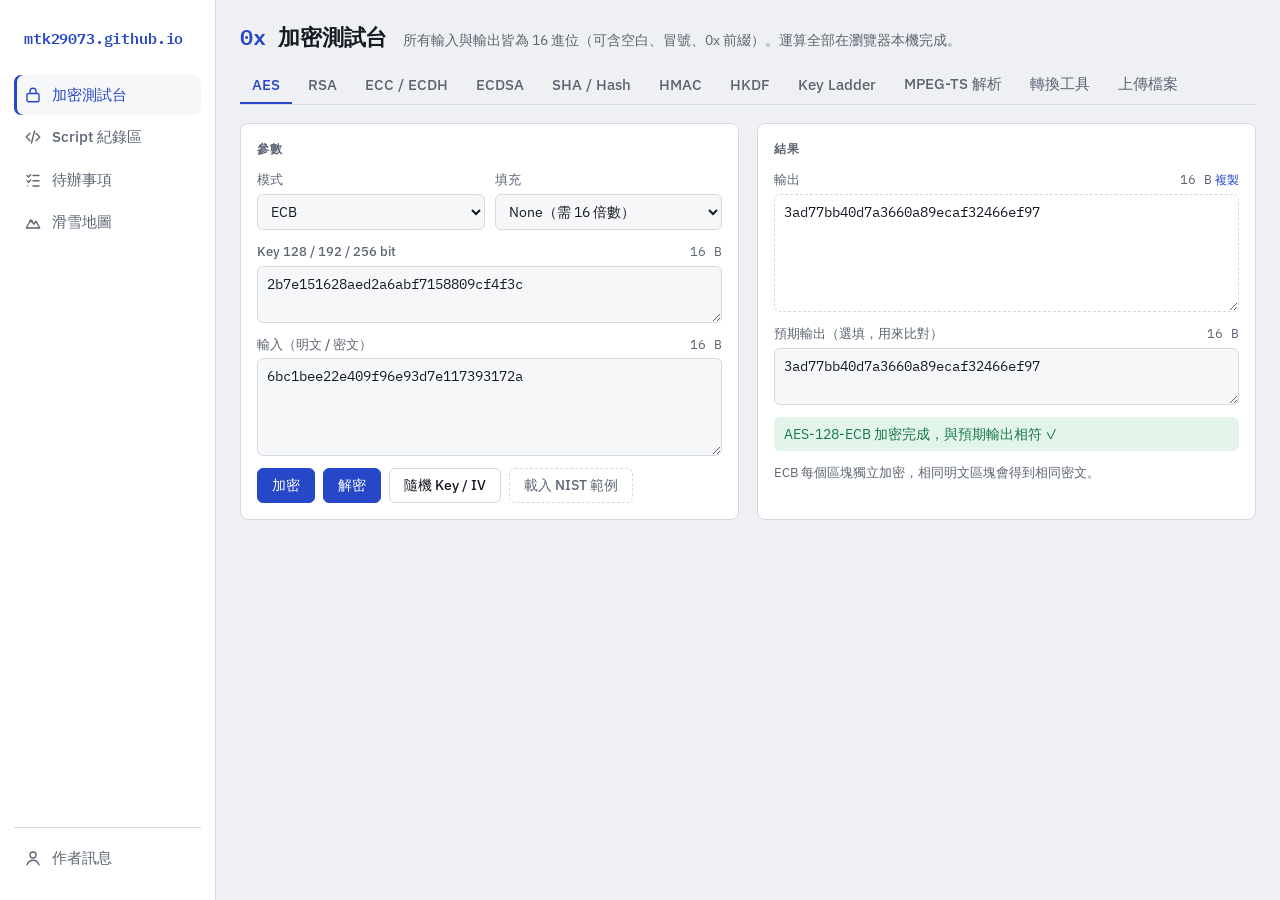
==== index.html @ 8135c25a "Ski 3D: show only the selected resort, groomed pistes, forest edges, skiers, better lifts" ====
<!doctype html>
<html lang="zh-Hant">
<head>
<meta charset="utf-8">
<meta name="viewport" content="width=device-width, initial-scale=1, viewport-fit=cover">
<link rel="manifest" href="manifest.webmanifest">
<link rel="icon" type="image/png" sizes="192x192" href="pwa/icon-192.png">
<link rel="apple-touch-icon" href="pwa/apple-touch-icon.png">
<meta name="apple-mobile-web-app-capable" content="yes">
<meta name="mobile-web-app-capable" content="yes">
<meta name="apple-mobile-web-app-title" content="mtk29073">
<meta name="apple-mobile-web-app-status-bar-style" content="black">
<meta name="theme-color" content="#000000" media="(max-width: 800px)">
<meta name="theme-color" content="#eef0f3" media="(prefers-color-scheme: light)">
<meta name="theme-color" content="#0f1217" media="(prefers-color-scheme: dark)">
</head>
<body>
<title>Hex 加密測試台</title>
<link rel="preconnect" href="https://fonts.googleapis.com">
<link rel="preconnect" href="https://fonts.gstatic.com" crossorigin>
<link rel="stylesheet" href="https://fonts.googleapis.com/css2?family=IBM+Plex+Mono:wght@400;500;600&family=IBM+Plex+Sans:wght@400;500;600&display=swap">
<style>
/* 版面：頂部標題列 + 演算法分頁；每頁左側輸入、右側輸出，窄螢幕堆疊 */
:root {
  --bg: #eef0f3; --panel: #ffffff; --well: #f6f7f9; --line: #d5d9e0;
  --fg: #161a22; --muted: #5d6573; --accent: #2747c9; --accent-ink: #ffffff;
  --ok: #17794a; --ok-bg: #e3f4ea; --err: #b4232f; --err-bg: #fbe7e8;
  --mono: "IBM Plex Mono", ui-monospace, "SFMono-Regular", Menlo, Consolas, monospace;
  --sans: "IBM Plex Sans", system-ui, -apple-system, "PingFang TC", "Microsoft JhengHei", "Noto Sans TC", sans-serif;
}
@media (prefers-color-scheme: dark), (max-width: 800px) { :root:not([data-theme="light"]) {
  --bg: #0f1217; --panel: #171b22; --well: #1d222b; --line: #2d3440;
  --fg: #e4e8ee; --muted: #9099a8; --accent: #8199ff; --accent-ink: #0f1217;
  --ok: #5fd39a; --ok-bg: #12301f; --err: #ff8b93; --err-bg: #3a1a1e; color-scheme: dark; } }
:root[data-theme="dark"] {
  --bg: #0f1217; --panel: #171b22; --well: #1d222b; --line: #2d3440;
  --fg: #e4e8ee; --muted: #9099a8; --accent: #8199ff; --accent-ink: #0f1217;
  --ok: #5fd39a; --ok-bg: #12301f; --err: #ff8b93; --err-bg: #3a1a1e; color-scheme: dark; }

/* 手機（窄螢幕）一律黑色背景；要改回淺色可在 html 加 data-theme="light" */
@media (max-width: 800px) { :root:not([data-theme="light"]) { --bg: #000000; --panel: #0d0f13; --well: #161920; --line: #262b34; } }

* { box-sizing: border-box; }
body { margin: 0; background: var(--bg); color: var(--fg); font-family: var(--sans); font-size: 14px; line-height: 1.5; }
.wrap { max-width: 1180px; margin: 0 auto; padding-inline: 16px; padding-block: 20px 48px; }
header { display: flex; flex-wrap: wrap; align-items: baseline; gap: 6px 16px; margin-bottom: 14px; }
h1 { font-family: var(--mono); font-weight: 600; font-size: 1.35rem; margin: 0; letter-spacing: -0.01em; }
h1 b { color: var(--accent); font-weight: 600; }
header p { margin: 0; color: var(--muted); font-size: 0.9rem; }
nav { display: flex; gap: 4px; overflow-x: auto; border-bottom: 1px solid var(--line); margin-bottom: 18px; scrollbar-width: thin; }
nav button { font: 500 0.92rem var(--sans); background: none; border: 0; color: var(--muted); padding: 8px 12px; border-bottom: 2px solid transparent; cursor: pointer; white-space: nowrap; }
nav button:hover { color: var(--fg); }
nav button[aria-selected="true"] { color: var(--accent); border-bottom-color: var(--accent); }
section.panel { display: grid; grid-template-columns: minmax(0, 1fr) minmax(0, 1fr); gap: 18px; }
@media (max-width: 820px) { section.panel { grid-template-columns: minmax(0, 1fr); } }
.card { background: var(--panel); border: 1px solid var(--line); border-radius: 8px; padding: 16px; display: flex; flex-direction: column; gap: 12px; min-width: 0; }
.card h2 { font: 600 0.78rem var(--sans); text-transform: uppercase; letter-spacing: 0.08em; color: var(--muted); margin: 0; }
.card h2 span { text-transform: none; letter-spacing: 0; font-weight: 400; }
.row { display: flex; flex-wrap: wrap; gap: 10px; }
.row > .f { flex: 1 1 140px; }
.f { display: flex; flex-direction: column; gap: 4px; min-width: 0; }
.f label { display: block; font-size: 0.82rem; color: var(--muted); font-weight: 500; }
.f label > span:last-child { float: right; margin-left: 8px; }
#aesIvLabel, #aesTagLabel, #aesInLabel { float: none !important; margin-left: 0 !important; }
[hidden] { display: none !important; }
.f label .len { font-family: var(--mono); font-variant-numeric: tabular-nums; font-weight: 400; }
textarea, input, select { font: 0.88rem var(--mono); color: var(--fg); background: var(--well); border: 1px solid var(--line); border-radius: 6px; padding: 7px 9px; width: 100%; min-width: 0; }
select, input[type="number"] { font-family: var(--sans); }
textarea { resize: vertical; word-break: break-all; line-height: 1.45; min-height: 2.6em; overflow-y: hidden; }
textarea[readonly] { background: transparent; border-style: dashed; }
textarea:focus, input:focus, select:focus, button:focus-visible { outline: 2px solid var(--accent); outline-offset: 1px; }
.btns { display: flex; flex-wrap: wrap; gap: 8px; }
:is(button, a).b { white-space: nowrap; font: 500 0.88rem var(--sans); border-radius: 6px; padding: 7px 14px; border: 1px solid var(--line); background: var(--panel); color: var(--fg); cursor: pointer; }
:is(button, a).b:hover { border-color: var(--accent); }
:is(button, a).b.pri { background: var(--accent); border-color: var(--accent); color: var(--accent-ink); }
:is(button, a).b.pri:hover { filter: brightness(1.08); }
:is(button, a).b.ghost { border-style: dashed; color: var(--muted); }
button.cp { font: 0.75rem var(--sans); background: none; border: 0; color: var(--accent); cursor: pointer; padding: 0; }
.st { margin: 0; font-size: 0.86rem; padding: 7px 10px; border-radius: 6px; background: var(--well); color: var(--muted); }
.st.ok { background: var(--ok-bg); color: var(--ok); }
.st.err { background: var(--err-bg); color: var(--err); }
.note { margin: 0; color: var(--muted); font-size: 0.8rem; }
.note code, .st code { font-family: var(--mono); }
table.hashes { width: 100%; border-collapse: collapse; font-size: 0.82rem; }
table.hashes td { border-top: 1px solid var(--line); padding: 6px 4px; vertical-align: top; }
table.hashes td:first-child { white-space: nowrap; color: var(--muted); font-weight: 500; width: 1%; padding-right: 12px; }
table.hashes td:last-child { font-family: var(--mono); word-break: break-all; }
.span2 { grid-column: 1 / -1; }
.klimgs { display: grid; gap: 14px; }
.klimgs img { width: 100%; max-width: 100%; height: auto; border: 1px solid var(--line); border-radius: 6px; background: #fff; }
.drop { position: relative; display: flex; flex-direction: column; align-items: center; gap: 4px; text-align: center; padding: 26px 16px; border: 2px dashed var(--line); border-radius: 8px; background: var(--well); color: var(--muted); cursor: pointer; }
.drop strong { color: var(--accent); font-weight: 600; }
.drop:hover, .drop.over { border-color: var(--accent); }
.drop input { position: absolute; inset: 0; opacity: 0; cursor: pointer; }
.drop #upLimit { font-size: 0.8rem; }
table.uplist td:first-child { white-space: normal; width: auto; color: var(--fg); word-break: break-all; }
table.uplist td.s { white-space: nowrap; font-family: var(--sans); width: 1%; }
table.uplist td.s.ok { color: var(--ok); } table.uplist td.s.err { color: var(--err); }
table.uplist small { color: var(--muted); font-family: var(--mono); }
/* ---- MPEG-TS ---- */
:root { --g-hdr: #dbe4ff; --g-af: #ffe6bd; --g-pes: #d2f1db; --g-psi: #ead9ff; --g-es: #e3e8ee; --g-pl: #e3e8ee; --g-stuff: #efefea; --lit: #fff1a8; --lit-line: #d9a400; }
@media (prefers-color-scheme: dark), (max-width: 800px) { :root:not([data-theme="light"]) { --g-hdr: #26325f; --g-af: #4b3815; --g-pes: #1b4029; --g-psi: #3b2a5e; --g-es: #2b323b; --g-pl: #2b323b; --g-stuff: #2a2a27; --lit: #5b4a08; --lit-line: #f2c230; } }
:root[data-theme="dark"] { --g-hdr: #26325f; --g-af: #4b3815; --g-pes: #1b4029; --g-psi: #3b2a5e; --g-es: #2b323b; --g-pl: #2b323b; --g-stuff: #2a2a27; --lit: #5b4a08; --lit-line: #f2c230; }
.g-hdr { --gc: var(--g-hdr); } .g-af { --gc: var(--g-af); } .g-pes { --gc: var(--g-pes); } .g-psi { --gc: var(--g-psi); }
.g-es { --gc: var(--g-es); } .g-pl { --gc: var(--g-pl); } .g-stuff { --gc: var(--g-stuff); } .g-none { --gc: transparent; }
section.tspanel { grid-template-columns: minmax(0, 0.95fr) minmax(0, 1.05fr); align-items: start; }
@media (max-width: 980px) { section.tspanel { grid-template-columns: minmax(0, 1fr); } }
.legend { display: flex; flex-wrap: wrap; gap: 6px 16px; font-size: 0.8rem; color: var(--muted); }
.legend span { display: inline-flex; align-items: center; gap: 6px; }
.dot { display: inline-block; width: 10px; height: 10px; border-radius: 3px; background: var(--gc); border: 1px solid var(--line); flex: none; }
.tsgrid { display: grid; grid-template-columns: 2.6em repeat(16, minmax(0, 1fr)); gap: 3px; font-family: var(--mono); }
.tsrow.half { display: none; }
@media (max-width: 560px) { .tsgrid { grid-template-columns: 2.4em repeat(8, minmax(0, 1fr)); } .tsrow.half { display: block; } }
.tsrow { font-size: 0.68rem; color: var(--muted); align-self: center; text-align: right; padding-right: 4px; font-variant-numeric: tabular-nums; }
.tscell { width: 100%; min-width: 0; padding: 5px 0; text-align: center; font: 600 0.82rem var(--mono); text-transform: uppercase; border-radius: 4px;
  background: var(--gc, var(--well)); border: 1px solid transparent; color: var(--fg); transition: box-shadow .12s, transform .12s; }
.tscell.empty { background: var(--well); border-color: var(--line); border-style: dashed; }
.tscell.bad { color: var(--err); border-color: var(--err); }
.tscell.rel { box-shadow: 0 0 0 2px var(--lit-line); background: var(--lit); }
.tscell.cur { box-shadow: 0 0 0 2px var(--accent); background: var(--lit); position: relative; z-index: 1; }
.tscell:focus { outline: none; }
.bitbox { display: flex; flex-direction: column; gap: 6px; }
.bits { display: flex; gap: 3px; }
.seg { background: var(--gc, var(--well)); border-radius: 4px; padding: 5px 4px; text-align: center; min-width: 0; }
.seg .bv { font: 600 0.95rem var(--mono); letter-spacing: 0.35em; }
.seg .bn { font-size: 0.68rem; color: var(--muted); overflow: hidden; text-overflow: ellipsis; white-space: nowrap; }
.chips { display: flex; flex-wrap: wrap; gap: 6px; }
.chip { font: 500 0.78rem var(--mono); padding: 3px 8px; border-radius: 999px; background: var(--well); border: 1px solid var(--line); }
.chip.badchip { color: var(--err); border-color: var(--err); background: var(--err-bg); }
.tsright { position: sticky; top: calc(env(safe-area-inset-top, 0px) + 8px); }
.tstable { overflow: auto; max-height: calc(100vh - 140px); border: 1px solid var(--line); border-radius: 6px; }
@media (max-width: 980px) { .tsright { position: static; } .tstable { max-height: 70vh; } }
table.tsf { width: 100%; border-collapse: collapse; font-size: 0.8rem; }
table.tsf th { position: sticky; top: 0; background: var(--panel); text-align: left; font-weight: 600; color: var(--muted); padding: 6px 8px; border-bottom: 1px solid var(--line); z-index: 1; }
table.tsf td { padding: 5px 8px; border-top: 1px solid var(--line); vertical-align: top; }
table.tsf tr.th td { background: var(--gc); font-weight: 600; font-size: 0.78rem; }
table.tsf tr.tn td { color: var(--muted); font-family: var(--mono); font-size: 0.76rem; border-top: 0; }
table.tsf td.c { white-space: nowrap; font-family: var(--mono); font-variant-numeric: tabular-nums; color: var(--muted); }
table.tsf td.c small { display: block; font-size: 0.68rem; }
table.tsf td.n { min-width: 0; }
table.tsf td.n .nm { font-family: var(--mono); font-weight: 500; word-break: break-word; }
table.tsf td.n .dot { margin-right: 6px; vertical-align: -1px; }
table.tsf td.n .ds { display: block; color: var(--muted); font-size: 0.74rem; margin-top: 2px; }
table.tsf td.v { width: 36%; }
table.tsf td.v code { font-family: var(--mono); display: block; word-break: break-all; }
table.tsf td.v b { display: block; font-weight: 600; margin-top: 2px; }
table.tsf tr.tf { cursor: pointer; transition: background .12s; }
table.tsf tr.tf.lit td { background: var(--lit); }
table.tsf tr.tf.lit td:first-child { box-shadow: inset 4px 0 0 var(--lit-line); }
table.tsf tr.badrow td.v { color: var(--err); }
@media (prefers-reduced-motion: reduce) { .tscell, table.tsf tr.tf { transition: none; } }
/* ---- 外框：左側選單 ---- */
.shell { display: grid; grid-template-columns: 216px minmax(0, 1fr); min-height: 100vh; }
@media (min-width: 801px) { .shell { background: linear-gradient(90deg, var(--panel) 0 215px, var(--line) 215px 216px, transparent 216px); } .side { border-right: 0; } }
.side { position: sticky; top: 0; height: 100vh; display: flex; flex-direction: column; gap: 18px; padding: 22px 14px; background: var(--panel); border-right: 1px solid var(--line); }
.brand { font: 600 0.95rem var(--mono); color: var(--accent); padding: 4px 10px 6px; letter-spacing: -0.01em; word-break: break-all; }
.sidenav { display: flex; flex-direction: column; gap: 2px; }
.sidenav a, .side-bottom a { display: flex; align-items: center; gap: 10px; padding: 9px 10px; border-radius: 7px; color: var(--muted); text-decoration: none; font-weight: 500; font-size: 0.93rem; }
.side a svg { width: 18px; height: 18px; flex: none; fill: none; stroke: currentColor; stroke-width: 1.8; stroke-linecap: round; stroke-linejoin: round; }
.side a:hover { background: var(--well); color: var(--fg); }
.side a[aria-current="page"] { background: var(--well); color: var(--accent); box-shadow: inset 3px 0 0 var(--accent); }
.side a:focus-visible { outline: 2px solid var(--accent); }
.devnav { display: none; flex-direction: column; gap: 2px; margin-top: 10px; padding-top: 10px; border-top: 1px dashed var(--line); }
body.dev-on .devnav { display: flex; }
.navlabel { margin: 0 10px 4px; font-size: 0.7rem; letter-spacing: 0.08em; color: var(--muted); }
.side-bottom { margin-top: auto; border-top: 1px solid var(--line); padding-top: 10px; }
.main { min-width: 0; padding-inline: 24px; padding-block: 20px 48px; }
.view { max-width: 1180px; margin: 0 auto; }
@media (max-width: 800px) {
  /* 手機：左側選單改成 App 式的底部分頁列（可左右滑動），並避開 iPhone 底部的橫條 */
  .shell { grid-template-columns: minmax(0, 1fr); }
  .side { position: fixed; left: 0; right: 0; bottom: 0; top: auto; z-index: 20; height: auto; flex-direction: row; align-items: stretch; gap: 0;
    padding: 4px max(6px, env(safe-area-inset-left)) calc(4px + env(safe-area-inset-bottom)) max(6px, env(safe-area-inset-right));
    border-right: 0; border-top: 1px solid var(--line); overflow-x: auto; scrollbar-width: none; background: color-mix(in srgb, var(--panel) 92%, transparent); backdrop-filter: blur(12px); -webkit-backdrop-filter: blur(12px); }
  .side::-webkit-scrollbar { display: none; }
  .brand { display: none; }
  .sidenav, body.dev-on .devnav, .navsub, .navgrp { flex-direction: row; gap: 0; }
  .devnav { margin: 0; padding: 0; border-top: 0; border-left: 1px solid var(--line); }
  .navlabel { display: none; }
  .side a { flex-direction: column; gap: 3px; white-space: nowrap; padding: 6px 10px 4px; min-width: 64px; font-size: 0.68rem; border-radius: 8px; justify-content: center; }
  .side a svg { width: 22px; height: 22px; }
  .side a[aria-current="page"] { box-shadow: none; background: none; color: var(--accent); }
  .side-bottom { margin: 0; border-top: 0; padding: 0; border-left: 1px solid var(--line); }
  .main { padding-inline: max(16px, env(safe-area-inset-left)) max(16px, env(safe-area-inset-right)); padding-top: calc(14px + env(safe-area-inset-top)); padding-bottom: calc(86px + env(safe-area-inset-bottom)); }
}
@media (display-mode: standalone) { body { -webkit-user-select: none; user-select: none; } input, textarea, [contenteditable], pre, code, td, .hx { -webkit-user-select: text; user-select: text; } }
.a2hs { position: fixed; left: 12px; right: 12px; bottom: calc(80px + env(safe-area-inset-bottom)); z-index: 30; display: flex; gap: 10px; align-items: center; padding: 10px 12px; border-radius: 12px; background: var(--panel); border: 1px solid var(--line); box-shadow: 0 6px 24px rgba(0,0,0,.18); font-size: 0.85rem; }
.a2hs img { width: 40px; height: 40px; border-radius: 9px; flex: none; }
.a2hs p { margin: 0; flex: 1; line-height: 1.45; } .a2hs b { color: var(--accent); }
.a2hs button { border: 0; background: none; color: var(--muted); font-size: 1.1rem; cursor: pointer; padding: 4px 6px; }
.vhead { display: flex; flex-direction: column; gap: 4px; margin-bottom: 16px; }
.vhead h1 { font-family: var(--sans); font-size: 1.4rem; }
.vhead p { margin: 0; color: var(--muted); font-size: 0.9rem; max-width: 65ch; }
/* ---- 作者訊息 ---- */
.owner-grid { display: grid; grid-template-columns: repeat(auto-fit, minmax(300px, 1fr)); gap: 16px; align-items: start; }
.owner-block p, .owner-block ul { margin: 0; line-height: 1.7; }
.owner-block ul { padding-left: 1.2em; }
.owner-block a { color: var(--accent); word-break: break-all; }
dl.kv { display: grid; grid-template-columns: max-content minmax(0, 1fr); gap: 6px 16px; margin: 0; }
dl.kv dt { color: var(--muted); font-size: 0.85rem; }
dl.kv dd { margin: 0; word-break: break-word; }
.todo-mark { color: var(--muted); font-style: italic; font-size: 0.85rem; }
.owner-hero { grid-column: 1 / -1; flex-direction: row; align-items: center; gap: 22px; padding: 22px; }
.avatar { width: 76px; height: 76px; border-radius: 50%; flex: none; display: grid; place-items: center; font: 600 2rem var(--sans); color: var(--accent-ink); background: var(--accent); }
.who { display: flex; flex-direction: column; gap: 6px; min-width: 0; }
.oname { font: 700 1.6rem var(--sans) !important; color: var(--fg) !important; text-transform: none !important; letter-spacing: 0 !important; display: flex; flex-wrap: wrap; align-items: baseline; gap: 4px 12px; }
.oname span { font: 500 1rem var(--mono); color: var(--muted); }
.orole { margin: 0; font-size: 1.02rem; }
.orole i { font-style: normal; color: var(--muted); margin: 0 6px; }
.cchips { display: flex; flex-wrap: wrap; gap: 8px; margin-top: 4px; }
.cchip { display: inline-flex; align-items: baseline; gap: 8px; padding: 5px 12px; border-radius: 999px; background: var(--well); border: 1px solid var(--line); font-size: 0.88rem; max-width: 100%; overflow-wrap: anywhere; }
.cchip small { color: var(--muted); font-size: 0.74rem; }
.cchip a { color: var(--accent); }
@media (max-width: 560px) { .owner-hero { flex-direction: column; align-items: flex-start; } }
/* ---- Script 紀錄區 ---- */
.vlogin { max-width: 420px; }
.vapp { display: grid; grid-template-columns: minmax(240px, 0.8fr) minmax(0, 2fr); gap: 16px; align-items: start; }
@media (max-width: 900px) { .vapp { grid-template-columns: minmax(0, 1fr); } }
.vlist { display: flex; flex-direction: column; gap: 4px; max-height: 60vh; overflow: auto; }
.vitem { text-align: left; display: grid; gap: 1px; padding: 8px 10px; border: 1px solid transparent; border-radius: 6px; background: none; color: var(--fg); cursor: pointer; font: inherit; }
.vitem:hover { background: var(--well); }
.vitem.on { background: var(--well); border-color: var(--accent); }
.vitem b { font-weight: 600; font-size: 0.9rem; }
.vitem span, .vitem small { color: var(--muted); font-size: 0.75rem; }
textarea.code { font: 0.86rem/1.5 var(--mono); tab-size: 2; white-space: pre; word-break: normal; overflow-x: auto; min-height: 14em; }
/* ---- 待辦事項 ---- */
.todo-card { max-width: 860px; }
.todo-top { display: flex; gap: 8px; }
.todo-top input { font-family: var(--sans); font-size: 0.95rem; padding: 9px 11px; }
.todo-meta { display: flex; flex-wrap: wrap; align-items: center; gap: 8px; }
.todo-meta .grow { flex: 1; }
.segbtns { align-self: flex-start; display: inline-flex; border: 1px solid var(--line); border-radius: 7px; overflow: hidden; }
.segbtns button { font: 500 0.82rem var(--sans); padding: 5px 12px; border: 0; background: none; color: var(--muted); cursor: pointer; }
.segbtns button[aria-pressed="true"] { background: var(--accent); color: var(--accent-ink); }
.progress { height: 4px; border-radius: 4px; background: var(--well); overflow: hidden; }
.progress i { display: block; height: 100%; background: var(--ok); transition: width .25s; }
.tlist { list-style: none; margin: 0; padding: 0; display: flex; flex-direction: column; gap: 2px; }
.tlist .tlist { padding-left: 26px; margin-top: 4px; border-left: 1px dashed var(--line); margin-left: 10px; }
.trow { display: flex; align-items: center; gap: 6px; padding: 3px 4px; border-radius: 6px; }
.trow:hover { background: var(--well); }
.tog { width: 22px; height: 22px; display: grid; place-items: center; border: 0; background: none; color: var(--muted); cursor: pointer; border-radius: 4px; flex: none; transition: transform .15s; }
.ti.open > .trow .tog { transform: rotate(90deg); }
.trow input[type="checkbox"] { width: 16px; height: 16px; flex: none; accent-color: var(--ok); margin: 0; }
.ttext { flex: 1; min-width: 0; border: 0 !important; background: transparent !important; font: 0.95rem var(--sans) !important; padding: 4px 2px !important; }
.ti.done > .trow .ttext { text-decoration: line-through; color: var(--muted); }
.tcount, .tnote { font: 0.72rem var(--mono); color: var(--muted); background: var(--well); border: 1px solid var(--line); border-radius: 999px; padding: 1px 7px; flex: none; }
.tbtn { font: 0.75rem var(--sans); border: 0; background: none; color: var(--muted); cursor: pointer; padding: 3px 6px; border-radius: 4px; opacity: 0; flex: none; }
.trow:hover .tbtn, .trow:focus-within .tbtn { opacity: 1; }
.tbtn:hover { color: var(--accent); background: var(--panel); }
.tbtn.del:hover { color: var(--err); }
@media (hover: none) { .tbtn { opacity: 1; } }
@media (max-width: 560px) {
  .tbtn { display: none; } .trow:focus-within .tbtn { display: inline-block; }
  .tbody { padding-left: 28px; } .tlist .tlist { padding-left: 10px; margin-left: 4px; }
}
.tbody { padding: 2px 0 6px 50px; display: flex; flex-direction: column; gap: 4px; }
.tnotes { font: 0.85rem var(--sans) !important; color: var(--muted); background: transparent !important; border-style: dashed !important; min-height: 2.2em; }
.tempty { color: var(--muted); padding: 14px 6px; font-size: 0.9rem; }
@media (prefers-reduced-motion: reduce) { .tog, .progress i { transition: none; } }
/* ---- 作者訊息 / 開發選項 ---- */
.owner-head { flex-direction: row; align-items: flex-start; justify-content: space-between; gap: 12px; }
.devbox { max-width: 560px; margin-bottom: 16px; }
#devBtn[aria-pressed="true"] { color: var(--accent); border-color: var(--accent); border-style: solid; }
.sel { user-select: all; }
/* ---- 共用 ---- */
.hbar { display: grid; grid-template-columns: minmax(4em, 7em) minmax(0, 1fr) auto auto; gap: 8px; align-items: center; font-size: 0.85rem; padding: 3px 0; }
.hbar span { overflow: hidden; text-overflow: ellipsis; white-space: nowrap; }
.hbar .track { height: 8px; background: var(--well); border-radius: 4px; overflow: hidden; }
.hbar .track i { display: block; height: 100%; background: var(--accent); border-radius: 4px; }
.hbar b { font: 500 0.82rem var(--mono); font-variant-numeric: tabular-nums; }
.hbar small { color: var(--muted); font-size: 0.75rem; min-width: 3.5em; text-align: right; }
.legend.inline { display: inline-flex; margin-left: 8px; text-transform: none; letter-spacing: 0; font-weight: 400; }
/* ---- 財務紀錄 ---- */
.fin-grid { display: grid; grid-template-columns: minmax(0, 1fr) minmax(0, 1.3fr); gap: 16px; align-items: start; }
@media (max-width: 900px) { .fin-grid { grid-template-columns: minmax(0, 1fr); } }
.tiles { display: grid; grid-template-columns: repeat(3, minmax(0, 1fr)); gap: 8px; }
.tile { background: var(--well); border-radius: 7px; padding: 10px 12px; display: flex; flex-direction: column; gap: 2px; min-width: 0; }
.tile span { font-size: 0.78rem; color: var(--muted); }
.num { font: 600 1.05rem var(--mono); font-variant-numeric: tabular-nums; overflow-wrap: anywhere; }
.num.pos { color: var(--ok); } .num.neg { color: var(--err); }
.trend { display: grid; grid-template-columns: repeat(6, minmax(0, 1fr)); gap: 8px; height: 120px; align-items: end; }
.mcol { display: flex; flex-direction: column; align-items: center; gap: 4px; height: 100%; }
.mcol .bars { flex: 1; width: 100%; display: flex; align-items: flex-end; justify-content: center; gap: 3px; border-bottom: 1px solid var(--line); }
.mcol .bars i { width: 34%; max-width: 16px; border-radius: 3px 3px 0 0; min-height: 1px; }
.mcol .bi { background: var(--ok); } .mcol .bo { background: var(--err); }
.mcol span { font-size: 0.72rem; color: var(--muted); }
.mcol.cur span { color: var(--fg); font-weight: 600; }
table.fintab { width: 100%; border-collapse: collapse; font-size: 0.88rem; }
table.fintab th { text-align: left; color: var(--muted); font-weight: 500; font-size: 0.78rem; padding: 6px 8px; border-bottom: 1px solid var(--line); }
table.fintab td { padding: 7px 8px; border-bottom: 1px solid var(--line); vertical-align: middle; }
table.fintab td.c { font-family: var(--mono); color: var(--muted); white-space: nowrap; }
table.fintab .amt { text-align: right; font-family: var(--mono); font-variant-numeric: tabular-nums; white-space: nowrap; }
table.fintab td.amt.in { color: var(--ok); } table.fintab td.amt.out { color: var(--err); }
table.fintab .tbtn { opacity: 1; }
.tag { font-size: 0.75rem; padding: 2px 8px; border-radius: 999px; background: var(--well); border: 1px solid var(--line); white-space: nowrap; }
.tag.in { color: var(--ok); }
/* ---- 我獨自升級 ---- */
.status { --sys: #2f6bff; border-color: color-mix(in srgb, var(--sys) 45%, var(--line)); background: linear-gradient(180deg, color-mix(in srgb, var(--sys) 9%, var(--panel)), var(--panel)); margin-bottom: 16px; }
.st-head { font: 700 0.8rem var(--mono); letter-spacing: 0.35em; color: var(--sys); }
.st-grid { display: grid; grid-template-columns: auto minmax(0, 2fr) auto auto; gap: 12px 28px; align-items: end; }
.st-grid > div { display: flex; flex-direction: column; gap: 3px; min-width: 0; }
.st-grid span { font-size: 0.75rem; color: var(--muted); }
.st-grid b { font: 600 1.25rem var(--mono); }
.st-grid .lv em { font-style: normal; font-size: 1.8rem; color: var(--sys); }
.st-grid small { color: var(--muted); font-size: 0.75rem; }
.xpbar { height: 10px; border-radius: 5px; background: var(--well); overflow: hidden; border: 1px solid var(--line); }
.xpbar i { display: block; height: 100%; background: var(--sys); transition: width .3s; }
@media (max-width: 640px) { .st-grid { grid-template-columns: repeat(2, minmax(0, 1fr)); } .st-xp { grid-column: 1 / -1; } }
.lv-grid { display: grid; grid-template-columns: minmax(0, 1.4fr) minmax(0, 1fr); gap: 16px; align-items: start; }
@media (max-width: 900px) { .lv-grid { grid-template-columns: minmax(0, 1fr); } }
.daynav { display: flex; flex-wrap: wrap; align-items: center; gap: 8px; }
.daynav b { font-family: var(--mono); min-width: 10em; text-align: center; }
.daynav .grow { flex: 1; }
.clear-msg { margin: 0; text-align: center; font: 600 0.9rem var(--mono); color: var(--ok); background: var(--ok-bg); border-radius: 6px; padding: 8px; }
ul.quests { list-style: none; margin: 0; padding: 0; display: flex; flex-direction: column; gap: 6px; }
.quest { display: flex; align-items: center; gap: 10px; padding: 8px 10px; border: 1px solid var(--line); border-radius: 8px; }
.quest.ok { border-color: var(--ok); background: var(--ok-bg); }
.qcheck { width: 28px; height: 28px; border-radius: 6px; border: 2px solid var(--line); background: var(--panel); color: var(--ok); font-weight: 700; cursor: pointer; flex: none; }
.quest.ok .qcheck { border-color: var(--ok); }
.qmain { flex: 1; min-width: 0; display: flex; flex-direction: column; gap: 5px; }
.qhead { display: flex; justify-content: space-between; gap: 8px; font-size: 0.9rem; }
.qhead span { font: 0.8rem var(--mono); color: var(--muted); white-space: nowrap; }
.qbar { height: 6px; border-radius: 3px; background: var(--well); overflow: hidden; }
.qbar i { display: block; height: 100%; background: var(--ok); }
.quest input.qv { width: 5.5em; flex: none; text-align: right; }
.quest input.qn { flex: 2; } .quest input.qt { width: 5em; flex: none; } .quest input.qu { width: 5em; flex: none; }
.quest .tbtn { opacity: 1; }
.heat { display: grid; grid-template-columns: repeat(10, minmax(0, 1fr)); gap: 4px; }
.hcell { aspect-ratio: 1; max-width: 100%; border: 1px solid var(--line); border-radius: 4px; cursor: pointer; padding: 0;
  background: color-mix(in srgb, var(--ok) calc(var(--p) * 100%), var(--well)); }
.hcell[aria-current="date"] { outline: 2px solid var(--accent); outline-offset: 1px; }
/* ---- 日文學習 ---- */
.jplevels { display: grid; grid-template-columns: repeat(5, minmax(0, 1fr)); gap: 8px; margin-bottom: 16px; }
.jplevels button { display: flex; flex-direction: column; align-items: center; gap: 2px; padding: 12px 6px; border-radius: 8px; border: 1px solid var(--line); background: var(--panel); color: var(--fg); font: 700 1.2rem var(--mono); cursor: pointer; }
.jplevels button small { font: 500 0.72rem var(--mono); color: var(--muted); }
.jplevels button[aria-pressed="true"] { background: var(--accent); border-color: var(--accent); color: var(--accent-ink); }
.jplevels button[aria-pressed="true"] small { color: var(--accent-ink); opacity: .85; }
.jptitle { font: 700 1.3rem var(--mono) !important; color: var(--fg) !important; letter-spacing: 0 !important; text-transform: none !important; }
details.jsec > summary { font-weight: 600; font-size: 1rem; cursor: pointer; padding: 6px 0; border-bottom: 1px solid var(--line); }
details.jsec > summary small, .jgroup summary small { color: var(--muted); font-weight: 400; font-family: var(--mono); font-size: 0.78rem; margin-left: 6px; }
details.jsec[open] > div { display: flex; flex-direction: column; gap: 6px; padding-top: 8px; }
.jgroup { border: 1px solid var(--line); border-radius: 7px; }
.jgroup summary { cursor: pointer; padding: 8px 12px; font-weight: 500; display: flex; justify-content: space-between; }
table.jtab { width: 100%; border-collapse: collapse; }
table.jtab td { padding: 6px 10px; border-top: 1px solid var(--line); vertical-align: middle; }
table.jtab td:first-child { width: 1%; }
table.jtab input, .jgram input { width: 16px; height: 16px; margin: 0; accent-color: var(--ok); }
.jw { font-size: 1.15rem; font-family: "Noto Sans JP", "Hiragino Sans", "Yu Gothic", var(--sans); white-space: nowrap; }
.jr { color: var(--accent); font-family: "Noto Sans JP", "Hiragino Sans", "Yu Gothic", var(--sans); white-space: nowrap; }
.jm { color: var(--fg); }
tr.got .jw { color: var(--ok); }
.jgram { display: flex; gap: 10px; align-items: flex-start; border: 1px solid var(--line); border-radius: 7px; padding: 8px 12px; }
.jgram input { margin-top: 5px; flex: none; }
.jgram details { flex: 1; min-width: 0; }
.jgram summary { cursor: pointer; display: flex; flex-wrap: wrap; gap: 4px 14px; align-items: baseline; }
.jgram summary b { font-size: 1.05rem; font-family: "Noto Sans JP", "Hiragino Sans", "Yu Gothic", var(--sans); }
.jgram summary span { color: var(--muted); font-size: 0.88rem; }
.jgram.got summary b { color: var(--ok); }
.jex { margin-top: 8px; padding: 8px 12px; background: var(--well); border-radius: 6px; }
.jex p { margin: 0; } .jex p[lang] { font-size: 1.02rem; } .jex .tr { color: var(--muted); font-size: 0.86rem; margin-top: 3px; }
.quiz .hid { color: transparent !important; background: var(--well); border-radius: 4px; cursor: pointer; user-select: none; }
.quiz .hid.show { color: inherit !important; background: transparent; }
#jpQuiz[aria-pressed="true"] { border-style: solid; border-color: var(--accent); color: var(--accent); }
@media (max-width: 560px) { .jplevels { gap: 4px; } .jplevels button { font-size: 1rem; padding: 10px 2px; } }
.jplevels.six { grid-template-columns: repeat(6, minmax(0, 1fr)); }
.vw { font-size: 1.08rem; font-weight: 500; white-space: normal !important; }
table.jtab td.jm { min-width: 7em; }
.vnote { color: var(--muted); font-size: 0.8rem; display: block; margin-top: 2px; }
#vnQuiz[aria-pressed="true"] { border-style: solid; border-color: var(--accent); color: var(--accent); }
@media (max-width: 560px) { #v-vn table.jtab tr { display: grid; grid-template-columns: auto minmax(0, 1fr); border-top: 1px solid var(--line); } #v-vn table.jtab td { border-top: 0; } #v-vn table.jtab td.jm { grid-column: 2; padding-top: 0; min-width: 0; } #v-vn table.jtab td:first-child { width: auto; } }
/* ---- 滑雪場地圖 ---- */
.skigrid { display: grid; grid-template-columns: minmax(0, 1.5fr) minmax(300px, 1fr); gap: 16px; align-items: start; }
@media (max-width: 900px) { .skigrid { grid-template-columns: minmax(0, 1fr); } }
.skimap { height: min(70vh, 640px); min-height: 380px; border-radius: 8px; border: 1px solid var(--line); background: var(--well); z-index: 0; }
@media (max-width: 560px) { .skimap { height: 56vh; min-height: 320px; } }
.skikey { display: flex; gap: 12px; align-items: center; margin-left: auto; font-size: 0.8rem; color: var(--muted); flex-wrap: wrap; }
.skikey i, .skilegend i { display: inline-block; width: 10px; height: 10px; border-radius: 50%; margin-right: 4px; vertical-align: -1px; }
.skiside { display: flex; flex-direction: column; gap: 16px; min-width: 0; }
.skipin-wrap { background: none; border: 0; }
.skipin { display: grid; place-items: center; width: 28px; height: 28px; border-radius: 50%; background: var(--c); color: #fff; font: 700 13px var(--mono); border: 2px solid #fff; box-shadow: 0 1px 4px rgba(0,0,0,.45); transition: transform .15s; }
.skipin.on { transform: scale(1.35); box-shadow: 0 0 0 4px color-mix(in srgb, var(--c) 35%, transparent), 0 1px 4px rgba(0,0,0,.45); }
.skino { display: inline-grid; place-items: center; width: 24px; height: 24px; flex: none; border-radius: 50%; background: var(--c); color: #fff; font: 700 12px var(--mono); }
.skino.big { width: 36px; height: 36px; font-size: 16px; }
.skihead { display: flex; gap: 12px; align-items: center; }
.skititle { font: 700 1.2rem var(--sans) !important; color: var(--fg) !important; text-transform: none !important; letter-spacing: 0 !important; }
.skinote { margin: 0; font-size: 0.9rem; }
.skistats { display: grid; grid-template-columns: repeat(2, minmax(0, 1fr)); gap: 8px; }
.skistats div { background: var(--well); border-radius: 6px; padding: 7px 10px; display: flex; flex-direction: column; gap: 2px; }
.skistats span { font-size: 0.76rem; color: var(--muted); }
.skistats b { font: 600 0.98rem var(--mono); }
.skistats b.skigood { font: 500 0.86rem var(--sans); }
.skibar { display: flex; height: 12px; border-radius: 6px; overflow: hidden; background: var(--well); }
.skibar i { display: block; height: 100%; }
.skilegend { display: flex; gap: 14px; font-size: 0.8rem; color: var(--muted); margin-top: 6px; flex-wrap: wrap; }
.skiacc b { font-size: 0.86rem; } .skiacc p { margin: 4px 0 0; font-size: 0.86rem; }
a.b { text-decoration: none; display: inline-flex; align-items: center; }
.skilist { list-style: none; margin: 0; padding: 0; display: flex; flex-direction: column; gap: 4px; }
.skilist button { width: 100%; display: flex; gap: 10px; align-items: center; text-align: left; padding: 7px 8px; border-radius: 7px; border: 1px solid transparent; background: none; color: var(--fg); cursor: pointer; font: inherit; }
.skilist button:hover { background: var(--well); }
.skilist button[aria-pressed="true"] { border-color: var(--accent); background: color-mix(in srgb, var(--accent) 10%, transparent); }
.skinm { flex: 1; min-width: 0; display: flex; flex-direction: column; }
.skinm small, .skimeta small { color: var(--muted); font-size: 0.76rem; }
.skimeta { text-align: right; font: 0.82rem var(--mono); white-space: nowrap; }
.ski3d { position: fixed; inset: 0; z-index: 60; background: var(--bg); display: flex; flex-direction: column; padding: max(10px, env(safe-area-inset-top)) max(10px, env(safe-area-inset-right)) max(10px, env(safe-area-inset-bottom)) max(10px, env(safe-area-inset-left)); gap: 8px; }
body.ski3d-on { overflow: hidden; }
.ski3d-bar { display: flex; flex-wrap: wrap; gap: 8px; align-items: center; }
.ski3d-name { font-size: 1.05rem; margin-right: auto; }
.ski3d-mapwrap { position: relative; flex: 1; min-height: 0; border-radius: 10px; overflow: hidden; border: 1px solid var(--line); background: #1d2a35; }
#ski3dMap { position: absolute; inset: 0; }
.ski3d-legend { position: absolute; left: 10px; bottom: 10px; display: flex; gap: 10px; flex-wrap: wrap; padding: 6px 10px; border-radius: 8px; background: rgba(255,255,255,.88); color: #222; font-size: 0.78rem; }
.ski3d-legend i { display: inline-block; width: 14px; height: 4px; border-radius: 2px; margin-right: 4px; vertical-align: 2px; }
.ski3d-legend i.lift { background: repeating-linear-gradient(90deg, #ffd43b 0 5px, #1b1b1b 5px 8px); }
.ski3d-st { position: absolute; left: 50%; top: 12px; transform: translateX(-50%); margin: 0; padding: 6px 14px; border-radius: 999px; background: rgba(20,24,32,.82); color: #fff; font-size: 0.84rem; max-width: 90%; text-align: center; }
.ski3d-st.err { background: rgba(160,30,40,.9); }
.ski3d-tip { margin: 0; font-size: 0.76rem; color: var(--muted); }
.ski3d-pin { display: flex; flex-direction: column; align-items: center; padding: 4px 9px; border-radius: 8px; background: rgba(255,255,255,.92); color: #1a1d24; font: 600 12px var(--sans); box-shadow: 0 2px 8px rgba(0,0,0,.35); pointer-events: none; white-space: nowrap; }
.ski3d-pin small { font: 500 10px var(--mono); color: #555; }
.ski3d-pin.top { background: #2747c9; color: #fff; } .ski3d-pin.top small { color: #dfe6ff; }
@media (max-width: 560px) { .ski3d-name { flex-basis: 100%; } .ski3d-tip { display: none; } }
/* 卡通地圖 */
.skimap.toon { background: #a8daf3 radial-gradient(circle at 20% 30%, rgba(255,255,255,.35) 0 2px, transparent 3px) 0 0 / 38px 38px; font-family: "M PLUS Rounded 1c", var(--sans); }
.skimap.toon .leaflet-control-attribution { font-size: 10px; background: rgba(255,255,255,.75); border-radius: 6px 0 0 0; }
.tpin-wrap { background: none; border: 0; }
.tpin { position: relative; display: flex; flex-direction: column; align-items: center; justify-content: center; width: 40px; height: 40px; border-radius: 14px; background: var(--c); border: 3px solid #fff; box-shadow: 0 3px 0 rgba(0,0,0,.18), 0 4px 10px rgba(0,0,0,.25); transition: transform .18s cubic-bezier(.3,1.6,.5,1); }
.tpin::after { content: ""; position: absolute; bottom: -9px; left: 50%; margin-left: -7px; border: 7px solid transparent; border-top-color: #fff; border-bottom: 0; }
.tpin svg { width: 20px; height: 20px; margin-top: -2px; }
.tpin b { font: 800 12px/1 "M PLUS Rounded 1c", var(--mono); color: #fff; margin-top: -3px; }
.tpin.on, .tpin-wrap:hover .tpin { transform: translateY(-4px) scale(1.18); }
.tpin.on { box-shadow: 0 0 0 5px color-mix(in srgb, var(--c) 35%, transparent), 0 6px 14px rgba(0,0,0,.3); }
.tpin-name { display: none; position: absolute; left: 44px; top: 8px; white-space: nowrap; font: 800 12px "M PLUS Rounded 1c", var(--sans); font-style: normal; color: #2b2f3a; background: #fff; border-radius: 999px; padding: 2px 9px; box-shadow: 0 2px 6px rgba(0,0,0,.2); }
.zclose .tpin-name { display: block; }
.tpeak-wrap { background: none; border: 0; text-align: center; pointer-events: none; }
.tpeak { width: 58px; height: 36px; display: block; margin: 0 auto; filter: drop-shadow(0 2px 2px rgba(0,0,0,.15)); }
.tpeak-wrap span { display: block; font: 800 11px/1.15 "M PLUS Rounded 1c", var(--sans); color: #4a6386; text-shadow: 0 0 3px #fff, 0 0 3px #fff; }
.tpeak-wrap small { display: block; font-weight: 500; font-size: 9px; }
.zfar .tpeak-wrap, .zfar .tsta-wrap, .zfar .tdeco, .zfar .tlake { display: none; }
.tsta-wrap { background: none; border: 0; display: flex !important; align-items: center; gap: 4px; pointer-events: none; }
.tsta-wrap i { width: 14px; height: 14px; border-radius: 50%; background: #fff; border: 3px solid #6b5a4a; flex: none; }
.tsta-wrap span { font: 800 11px "M PLUS Rounded 1c", var(--sans); color: #6b5a4a; background: rgba(255,255,255,.85); border-radius: 6px; padding: 0 5px; white-space: nowrap; }
.tlake { background: none; border: 0; box-shadow: none; font: 800 11px "M PLUS Rounded 1c", var(--sans); color: #2c7fb8; }
.tlake::before { display: none; }
.tpref { background: none; border: 0; text-align: center; font: 800 12px "M PLUS Rounded 1c", var(--sans); color: #b98a54; pointer-events: none; text-shadow: 0 0 3px #fffaf0; }
.tpref.nagano { color: #c46f1f; font-size: 15px; }
.znear .tpref:not(.nagano) { display: none; }
.zclose .tpref { display: none; }
@media (prefers-color-scheme: dark), (max-width: 800px) { :root:not([data-theme="light"]) .skimap.toon { filter: brightness(.88) saturate(.95); } }
.leaflet-container { font-family: var(--sans); }
/* ---- 台股策略回測 ---- */
:root { --k-up: #d12f3a; --k-dn: #16884a; --k-vs: #e08a00; --k-vl: #7a4fd6; }
@media (prefers-color-scheme: dark), (max-width: 800px) { :root:not([data-theme="light"]) { --k-up: #ff5c66; --k-dn: #35c27a; --k-vs: #ffb340; --k-vl: #b391ff; } }
:root[data-theme="dark"] { --k-up: #ff5c66; --k-dn: #35c27a; --k-vs: #ffb340; --k-vl: #b391ff; }
.kup { color: var(--k-up); } .kdn { color: var(--k-dn); }
.chip.okchip { color: var(--ok); border-color: var(--ok); background: var(--ok-bg); }
.skparams summary { cursor: pointer; font-weight: 500; font-size: 0.88rem; }
.pgrid { display: grid; grid-template-columns: repeat(auto-fill, minmax(140px, 1fr)); gap: 10px; margin: 10px 0; align-items: end; }
.ck { display: flex; align-items: center; gap: 6px; font-size: 0.85rem; color: var(--muted); }
.ck input { width: auto; }
.sk-top { display: grid; grid-template-columns: minmax(0, 1fr) minmax(0, 1.6fr); gap: 16px; margin-bottom: 16px; align-items: stretch; }
@media (max-width: 860px) { .sk-top { grid-template-columns: minmax(0, 1fr); } }
.sk-quote { position: relative; }
.skname { font: 700 1.3rem var(--sans) !important; color: var(--fg) !important; text-transform: none !important; letter-spacing: 0 !important; }
.skprice { display: flex; flex-direction: column; gap: 4px; }
.skprice b { font: 700 2.2rem var(--mono); font-variant-numeric: tabular-nums; }
.skprice span { font: 600 0.95rem var(--mono); }
.skprice small { color: var(--muted); font-size: 0.78rem; }
.mock-tag { align-self: flex-start; font-size: 0.72rem; padding: 2px 8px; border-radius: 999px; background: var(--err-bg); color: var(--err); border: 1px solid var(--err); }
.verdict { border-width: 2px; }
.exits { display: flex; flex-wrap: wrap; gap: 6px 16px; align-items: center; margin-bottom: 8px; }
.verdict .vlabel { display: block; font-size: 0.75rem; color: var(--muted); letter-spacing: 0.06em; }
.verdict > b { display: block; font-size: 1.5rem; }
.verdict > p { margin: 0; color: var(--muted); font-size: 0.88rem; }
.verdict.v-buy { border-color: var(--k-up); } .verdict.v-buy > b { color: var(--k-up); }
.verdict.v-sell { border-color: var(--k-dn); } .verdict.v-sell > b { color: var(--k-dn); }
.verdict.v-hold > b { color: var(--accent); } .verdict.v-wait > b { color: var(--fg); }
ul.checks { list-style: none; margin: 4px 0 0; padding: 0; display: grid; grid-template-columns: repeat(auto-fit, minmax(240px, 1fr)); gap: 6px; }
.skstrat { display: flex; flex-wrap: wrap; gap: 6px 16px; align-items: center; padding: 10px 12px; border: 1px solid var(--line); border-radius: 8px; background: var(--well); }
.skstrat .ck { color: var(--fg); font-size: 0.9rem; }
ul.checks li.head { grid-column: 1 / -1; background: transparent; padding: 4px 2px 0; font-size: 0.88rem; }
ul.checks li { display: flex; gap: 8px; align-items: flex-start; padding: 7px 9px; border-radius: 6px; background: var(--well); font-size: 0.84rem; }
ul.checks .mk { font-weight: 700; width: 1.2em; flex: none; }
ul.checks li.ok .mk { color: var(--ok); } ul.checks li.no .mk { color: var(--err); }
ul.checks b { font-weight: 500; } ul.checks em { font-style: normal; color: var(--muted); margin-left: 6px; font-size: 0.78rem; }
ul.checks small { display: block; color: var(--muted); font-family: var(--mono); font-size: 0.74rem; margin-top: 2px; }
.tiles.six { grid-template-columns: repeat(auto-fit, minmax(150px, 1fr)); margin-bottom: 16px; }
.tiles.six .tile { background: var(--panel); border: 1px solid var(--line); }
.tile small { color: var(--muted); font-size: 0.72rem; }
canvas.kchart { width: 100%; height: 520px; display: block; cursor: crosshair; touch-action: pan-y; }
@media (max-width: 560px) { canvas.kchart { height: 420px; } }
table.fintab td.why { font-size: 0.78rem; color: var(--muted); }
table.fintab tr.open td { background: var(--well); }
#skBatchRows tr[data-sym] { cursor: pointer; } #skBatchRows tr[data-sym]:hover td { background: var(--well); }
.vtag { font-size: 0.78rem; padding: 2px 8px; border-radius: 999px; border: 1px solid var(--line); white-space: nowrap; }
.vtag.v-buy { color: var(--k-up); border-color: var(--k-up); } .vtag.v-sell { color: var(--k-dn); border-color: var(--k-dn); } .vtag.v-hold { color: var(--accent); border-color: var(--accent); }
hr.sep { border: 0; border-top: 1px solid var(--line); margin: 2px 0; }
.mkhead { display: flex; align-items: center; gap: 10px; flex-wrap: wrap; margin-bottom: 10px; }
.mkhead h2 { margin: 0; font-size: 1.05rem; }
.mkgrid { display: grid; grid-template-columns: repeat(3, minmax(0, 1fr)); gap: 10px; }
@media (max-width: 860px) { .mkgrid { grid-template-columns: repeat(2, minmax(0, 1fr)); } }
.mkcell { text-align: left; background: var(--well); border: 1px solid transparent; border-radius: 8px; padding: 10px 12px; display: grid; grid-template-columns: minmax(0, 1fr) auto; gap: 2px 8px; cursor: pointer; color: var(--fg); font: inherit; min-width: 0; }
.mkcell:hover { border-color: var(--line); } .mkcell.sel { border-color: var(--accent); }
.mkcell .nm { font-size: 0.84rem; font-weight: 600; overflow: hidden; text-overflow: ellipsis; white-space: nowrap; }
.mkcell .rg { font-size: 0.7rem; color: var(--muted); justify-self: end; }
.mkcell .px { font: 700 1.25rem var(--mono); font-variant-numeric: tabular-nums; }
.mkcell .ch { font: 600 0.8rem var(--mono); justify-self: end; align-self: center; text-align: right; }
.mkcell svg { grid-column: 1 / -1; width: 100%; height: 36px; display: block; }
.mkcell .ss { grid-column: 1 / -1; font-size: 0.7rem; color: var(--muted); }
@media (max-width: 560px) { .mkcell .px { font-size: 1.05rem; grid-column: 1 / -1; } .mkcell .ch { grid-column: 1 / -1; justify-self: start; text-align: left; } .mkcell .ch br { display: none; } }
.mkcell.err .px { color: var(--muted); font-size: 0.9rem; }
.mkpick { margin-bottom: 10px; }
.mkopts { display: flex; flex-wrap: wrap; gap: 6px 14px; }
.mkdetail { margin-top: 12px; border-top: 1px solid var(--line); padding-top: 10px; }
.mkdhead .segbtns { align-self: center; }
.mkdhead { display: flex; align-items: center; gap: 10px; flex-wrap: wrap; margin-bottom: 6px; }
.mkdhead b { font-size: 1rem; } .mkdhead span { font: 600 0.9rem var(--mono); }
canvas.mkchart { width: 100%; height: 320px; display: block; cursor: crosshair; touch-action: pan-y; }
.mksrc { margin: 10px 0 0; font-size: 0.75rem; }
.lbl { display: block; font-size: 0.82rem; color: var(--muted); font-weight: 500; }
.tblwrap { overflow-x: auto; }
.hkfig { margin: 12px 0; overflow-x: auto; }
.hkfig svg { display: block; max-width: 100%; height: auto; font-family: var(--sans); }
@media (max-width: 560px) { .hkfig svg { max-width: none; } }
.hkfig .bx { fill: var(--well); stroke: var(--line); } .hkfig .bi { fill: var(--hk-info); stroke: var(--hk-info-s); stroke-dasharray: 5 3; }
.hkfig .bk { fill: var(--hk-info); stroke: var(--hk-info-s); } .hkfig .hm { fill: var(--accent); }
.hkfig text { fill: var(--fg); font-size: 12px; } .hkfig text.mono { font-family: var(--mono); font-size: 11px; } .hkfig text.mu { fill: var(--muted); font-size: 11px; }
.hkfig text.on { fill: var(--accent-ink); font-weight: 600; } .hkfig text.oi { fill: var(--hk-info-t); font-weight: 600; }
.hkfig .ln { stroke: var(--muted); fill: none; stroke-width: 1.3; } .hkfig .fb { stroke: var(--hk-fb); fill: none; stroke-width: 2; }
.hkfig .t0 { fill: var(--well); stroke: var(--line); stroke-dasharray: 3 3; }
.hktab td { font-family: var(--mono); font-size: 0.76rem; word-break: break-all; vertical-align: top; }
.hktab td:first-child { white-space: nowrap; color: var(--muted); }
.card.wide { grid-column: 1 / -1; }
.hktab .hkp { color: var(--muted); } .hktab .ii { color: var(--hk-info-t); } .hktab .cc { color: var(--accent); font-weight: 600; }
:root { --hk-info: #f6d8bf; --hk-info-s: #c4661c; --hk-info-t: #a4520f; --hk-fb: #d9a400; }
@media (prefers-color-scheme: dark), (max-width: 800px) { :root:not([data-theme="light"]) { --hk-info: #4a2d17; --hk-info-s: #e8853a; --hk-info-t: #ffaa66; --hk-fb: #ffcc33; } }
:root[data-theme="dark"] { --hk-info: #4a2d17; --hk-info-s: #e8853a; --hk-info-t: #ffaa66; --hk-fb: #ffcc33; }
/* 側欄群組 */
.navgrp { display: flex; flex-direction: column; gap: 2px; }
.navhead { display: flex; align-items: center; gap: 10px; padding: 9px 10px; border-radius: 7px; border: 0; background: none; color: var(--muted); font: 500 0.93rem var(--sans); cursor: pointer; text-align: left; width: 100%; }
.navhead:hover { background: var(--well); color: var(--fg); }
.navhead svg { width: 18px; height: 18px; flex: none; fill: none; stroke: currentColor; stroke-width: 1.8; stroke-linecap: round; stroke-linejoin: round; }
.navhead .chev { margin-left: auto; width: 16px; height: 16px; transition: transform .15s; }
.navhead[aria-expanded="false"] .chev { transform: rotate(-90deg); }
.navhead.has-cur { color: var(--fg); }
.navsub { display: flex; flex-direction: column; gap: 2px; padding-left: 14px; }
.navsub[hidden] { display: none !important; }
@media (max-width: 800px) { .navgrp { flex-direction: row; } .navhead { display: none; } .navsub { flex-direction: row; padding-left: 0; } .navsub[hidden] { display: flex !important; } }
/* 股市籌碼（App 風格） */
:root { --c-f: #2563eb; --c-t: #e07800; --c-d: #8b44d6; --ma5: #e08a00; --ma10: #2563eb; --ma20: #d6336c; --ma60: #179a4b; --ma120: #7c3aed; --ma240: #6b7280; }
@media (prefers-color-scheme: dark), (max-width: 800px) { :root:not([data-theme="light"]) { --c-f: #6ea0ff; --c-t: #ffab4a; --c-d: #c095ff; --ma5: #ffb340; --ma10: #6ea0ff; --ma20: #ff6b9a; --ma60: #4bd486; --ma120: #b391ff; --ma240: #a7afbd; } }
:root[data-theme="dark"] { --c-f: #6ea0ff; --c-t: #ffab4a; --c-d: #c095ff; --ma5: #ffb340; --ma10: #6ea0ff; --ma20: #ff6b9a; --ma60: #4bd486; --ma120: #b391ff; --ma240: #a7afbd; }
.cxtop { display: flex; flex-wrap: wrap; gap: 10px; align-items: center; margin-bottom: 10px; }
.cxmain button { font-size: 0.95rem; padding: 7px 18px; }
.cxsearch { display: flex; gap: 6px; flex: 1 1 280px; max-width: 460px; margin-left: auto; }
.cxsearch input { flex: 1; min-width: 0; }
#cxSt { margin-bottom: 12px; }
.cxpane { display: flex; flex-direction: column; gap: 14px; }
.cxlayout { display: grid; grid-template-columns: 210px minmax(0, 1fr); gap: 14px; align-items: start; }
@media (max-width: 980px) { .cxlayout { grid-template-columns: minmax(0, 1fr); } }
.cxbody { display: flex; flex-direction: column; gap: 12px; min-width: 0; }
.cxwatch { position: sticky; top: 12px; padding: 12px; gap: 8px; }
.cxwh { display: flex; align-items: center; justify-content: space-between; gap: 6px; }
button.b.sm { padding: 4px 10px; font-size: 0.8rem; }
.cxwl { list-style: none; margin: 0; padding: 0; display: flex; flex-direction: column; }
.cxwl li button { width: 100%; display: grid; grid-template-columns: minmax(0, 1fr) auto; gap: 0 8px; padding: 7px 6px; border: 0; border-bottom: 1px solid var(--line); background: none; color: var(--fg); font: inherit; text-align: left; cursor: pointer; border-radius: 4px; }
.cxwl li button:hover, .cxwl li button.cur { background: var(--well); }
.cxwl .wn { font-weight: 600; font-size: 0.86rem; overflow: hidden; text-overflow: ellipsis; white-space: nowrap; }
.cxwl .wc { font-size: 0.72rem; color: var(--muted); font-family: var(--mono); }
.cxwl .wp { font: 600 0.86rem var(--mono); text-align: right; } .cxwl .wq { font: 500 0.74rem var(--mono); text-align: right; }
@media (max-width: 980px) { .cxwatch { position: static; } .cxwl { flex-direction: row; overflow-x: auto; gap: 6px; } .cxwl li button { border: 1px solid var(--line); min-width: 120px; } }
.cxhead { gap: 8px; }
.cxname { display: flex; align-items: baseline; gap: 10px; flex-wrap: wrap; } .cxname b { font-size: 1.3rem; } .cxname span:not(.chip) { font: 500 0.95rem var(--mono); color: var(--muted); }
.cxpx { display: flex; align-items: baseline; gap: 12px; flex-wrap: wrap; } .cxpx b { font: 700 2.1rem var(--mono); font-variant-numeric: tabular-nums; } .cxpx span { font: 600 1rem var(--mono); } .cxpx small { color: var(--muted); font-size: 0.78rem; }
.cxstats { display: grid; grid-template-columns: repeat(auto-fill, minmax(118px, 1fr)); gap: 6px 14px; }
.cxstats div { display: flex; justify-content: space-between; gap: 6px; font-size: 0.82rem; border-bottom: 1px dashed var(--line); padding: 3px 0; }
.cxstats span { color: var(--muted); } .cxstats b { font: 600 0.82rem var(--mono); }
.cxsub { align-self: stretch; } .cxsub button { flex: 1; padding: 8px 10px; font-size: 0.9rem; }
.cxctl { display: flex; align-items: center; flex-wrap: wrap; gap: 8px; } .cxctl .segbtns { align-self: center; } .cxctl h2 { margin: 0; }
#cxPer button { padding: 5px 10px; }
.cxmas { display: flex; flex-wrap: wrap; gap: 6px; }
.cxmas label, .cxpanes label { display: inline-flex; align-items: center; gap: 4px; font-size: 0.78rem; padding: 3px 9px; border: 1px solid var(--line); border-radius: 999px; cursor: pointer; color: var(--muted); user-select: none; }
.cxmas label:has(input:checked), .cxpanes label:has(input:checked) { color: var(--fg); border-color: var(--accent); background: var(--well); }
.cxmas input, .cxpanes input { width: auto; margin: 0; }
.cxmas i { width: 10px; height: 3px; border-radius: 2px; display: inline-block; }
.cxpanes { display: flex; flex-wrap: wrap; gap: 6px; align-items: center; } #cxPaneBtns { display: contents; }
.cxinfo { font: 500 0.78rem var(--mono); color: var(--muted); min-height: 2.6em; line-height: 1.35; display: flex; flex-wrap: wrap; gap: 2px 12px; }
.cxinfo b { color: var(--fg); font-weight: 600; }
canvas.cxcanvas { width: 100%; display: block; cursor: crosshair; touch-action: pan-y; }
.cxtiles { grid-template-columns: repeat(auto-fit, minmax(130px, 1fr)); }
.cxtiles .tile b { font-size: 1.15rem; }
.cxsums { overflow-x: auto; }
.cxtab td, .cxtab th { white-space: nowrap; text-align: right; font-variant-numeric: tabular-nums; }
.cxtab td { font-family: var(--mono); font-size: 0.8rem; padding: 5px 8px; }
.cxtab th { font-size: 0.74rem; }
.cxtab td:first-child, .cxtab th:first-child { text-align: left; }
.cxtab td.nm { font-family: var(--sans); text-align: left; }
.cxtab tr[data-sym] { cursor: pointer; } .cxtab tr[data-sym]:hover td { background: var(--well); }
.cxtab .bar { position: relative; min-width: 92px; }
.cxtab .bar i { position: absolute; top: 4px; bottom: 4px; opacity: .22; border-radius: 2px; }
.cxtab .bar span { position: relative; }
.cxtab .sep { border-left: 1px solid var(--line); }
.kup0 { color: var(--k-up); } .kdn0 { color: var(--k-dn); }
.cxmkt-wrap > section { margin: 0; }
.syncbox { border-top: 1px dashed var(--line); padding-top: 12px; display: flex; flex-direction: column; gap: 10px; }
.syncbox h3 { margin: 0; font-size: 0.95rem; display: flex; align-items: center; gap: 8px; }
#syncCode { font-family: var(--mono); font-size: 0.78rem; word-break: break-all; }
@media (prefers-reduced-motion: reduce) { * { transition: none !important; } }
</style>

<div class="a2hs" id="a2hs" hidden role="dialog" aria-label="安裝成 App"><img src="pwa/apple-touch-icon.png" alt=""><p>可以裝成 App：點下方 <b>分享</b> 按鈕 <span aria-hidden="true">⎙</span>，再選 <b>加入主畫面</b>。</p><button id="a2hsX" aria-label="不再提示">✕</button></div>
<div class="shell">
<aside class="side">
  <div class="brand">mtk29073.github.io</div>
  <div class="sidenav" role="navigation" aria-label="主選單">
    <a href="#crypto" data-view="crypto"><svg viewBox="0 0 24 24" aria-hidden="true"><rect x="4" y="10" width="16" height="11" rx="2"/><path d="M8 10V7a4 4 0 0 1 8 0v3"/></svg><span>加密測試台</span></a>
    <a href="#scripts" data-view="scripts"><svg viewBox="0 0 24 24" aria-hidden="true"><path d="M8 7l-5 5 5 5M16 7l5 5-5 5M14 4l-4 16"/></svg><span>Script 紀錄區</span></a>
    <a href="#todo" data-view="todo"><svg viewBox="0 0 24 24" aria-hidden="true"><path d="M4 6l2 2 3-3M4 13l2 2 3-3M12 6h8M12 13h8M12 20h8M5 20h.01"/></svg><span>待辦事項</span></a>
    <a href="#ski" data-view="ski"><svg viewBox="0 0 24 24" aria-hidden="true"><path d="M3 20l6-11 4 6 3-4 5 9z"/><path d="M8.2 10.5l1.8 1.5 1.6-1.4"/></svg><span>滑雪地圖</span></a>
    <div class="devnav" aria-label="開發選項">
      <p class="navlabel">開發選項</p>
      <div class="navgrp">
        <button type="button" class="navhead" id="navTrade" aria-expanded="true" aria-controls="navTradeSub"><svg viewBox="0 0 24 24" aria-hidden="true"><path d="M3 17l5-5 4 3 8-8M15 7h5v5"/></svg><span>股市操盤</span><svg class="chev" viewBox="0 0 24 24" aria-hidden="true"><path d="M6 9l6 6 6-6"/></svg></button>
        <div class="navsub" id="navTradeSub">
          <a href="#chip" data-view="chip"><svg viewBox="0 0 24 24" aria-hidden="true"><path d="M4 20V9M9 20V4M14 20v-8M19 20v-5"/></svg><span>股市籌碼</span></a>
          <a href="#stock" data-view="stock"><svg viewBox="0 0 24 24" aria-hidden="true"><path d="M3 12h4l3-8 4 16 3-8h4"/></svg><span>台股回測</span></a>
        </div>
      </div>
      <a href="#fin" data-view="fin"><svg viewBox="0 0 24 24" aria-hidden="true"><rect x="3" y="6" width="18" height="13" rx="2"/><path d="M3 10h18M7 15h3"/></svg><span>財務紀錄</span></a>
      <a href="#level" data-view="level"><svg viewBox="0 0 24 24" aria-hidden="true"><path d="M4 20V10M10 20V4M16 20v-7M22 20H2"/></svg><span>我獨自升級</span></a>
      <a href="#jp" data-view="jp"><svg viewBox="0 0 24 24" aria-hidden="true"><path d="M4 5h16v14H4zM8 9h8M8 13h5"/></svg><span>日文學習</span></a>
      <a href="#vn" data-view="vn"><svg viewBox="0 0 24 24" aria-hidden="true"><path d="M4 5h11a5 5 0 0 1 5 5v9H9a5 5 0 0 1-5-5z"/><path d="M8 10h8M8 14h5"/></svg><span>越南文學習</span></a>
    </div>
  </div>
  <div class="side-bottom"><a href="#owner" data-view="owner"><svg viewBox="0 0 24 24" aria-hidden="true"><circle cx="12" cy="8" r="4"/><path d="M4 21c1.5-4 4.5-6 8-6s6.5 2 8 6"/></svg><span>作者訊息</span></a></div>
</aside>
<main class="main">
<div class="view" id="v-crypto">
<header>
  <h1><b>0x</b> 加密測試台</h1>
  <p>所有輸入與輸出皆為 16 進位（可含空白、冒號、0x 前綴）。運算全部在瀏覽器本機完成。</p>
</header>

<nav role="tablist" id="tabs">
  <button role="tab" data-tab="aes" aria-selected="true">AES</button>
  <button role="tab" data-tab="rsa">RSA</button>
  <button role="tab" data-tab="ecc">ECC / ECDH</button>
  <button role="tab" data-tab="ecdsa">ECDSA</button>
  <button role="tab" data-tab="hash">SHA / Hash</button>
  <button role="tab" data-tab="hmac">HMAC</button>
  <button role="tab" data-tab="hkdf">HKDF</button>
  <button role="tab" data-tab="kl">Key Ladder</button>
  <button role="tab" data-tab="ts">MPEG-TS 解析</button>
  <button role="tab" data-tab="tools">轉換工具</button>
  <button role="tab" data-tab="up">上傳檔案</button>
</nav>

<!-- ============ AES ============ -->
<section class="panel" id="p-aes">
  <div class="card">
    <h2>參數</h2>
    <div class="row">
      <div class="f"><label for="aesMode">模式</label>
        <select id="aesMode"><option>ECB</option><option>CBC</option><option>CTR</option><option>GCM</option><option>CMAC</option></select></div>
      <div class="f" id="aesPadBox"><label for="aesPad">填充</label>
        <select id="aesPad"><option value="none">None（需 16 倍數）</option><option value="pkcs7">PKCS#7</option><option value="zero">Zero（解密不移除）</option></select></div>
      <div class="f" id="aesTagLenBox"><label for="aesTagLen" id="aesTagLenLabel">Tag 長度（bytes）</label>
        <input id="aesTagLen" type="number" min="1" max="16" value="16"></div>
    </div>
    <div class="f"><label for="aesKey">Key <span>128 / 192 / 256 bit</span><span class="len"></span></label><textarea id="aesKey" class="hx" rows="2"></textarea></div>
    <div class="f" id="aesIvBox"><label for="aesIv"><span id="aesIvLabel">IV</span><span class="len"></span></label><textarea id="aesIv" class="hx" rows="1"></textarea></div>
    <div class="f" id="aesAadBox"><label for="aesAad">AAD（附加驗證資料，可空白）<span class="len"></span></label><textarea id="aesAad" class="hx" rows="1"></textarea></div>
    <div class="f"><label for="aesIn"><span id="aesInLabel">輸入（明文 / 密文）</span><span class="len"></span></label><textarea id="aesIn" class="hx" rows="4"></textarea></div>
    <div class="btns">
      <button class="b pri" id="aesEnc">加密</button>
      <button class="b pri" id="aesDec">解密</button>
      <button class="b" id="aesRand">隨機 Key / IV</button>
      <button class="b ghost" id="aesSample">載入 NIST 範例</button>
    </div>
  </div>
  <div class="card">
    <h2>結果</h2>
    <div class="f"><label for="aesOut">輸出 <span><span class="len"></span> <button class="cp" data-copy="aesOut">複製</button></span></label><textarea id="aesOut" class="hx" rows="5" readonly></textarea></div>
    <div id="aesCmacBox" class="f" style="gap:10px">
      <div class="f"><label for="aesCmacL">L = AES(K, 0¹²⁸) <span><span class="len"></span> <button class="cp" data-copy="aesCmacL">複製</button></span></label><textarea id="aesCmacL" class="hx" rows="1" readonly></textarea></div>
      <div class="f"><label for="aesCmacK1">K1 = L ≪ 1（若 L 最高位為 1 則再 ⊕ 87） <span><span class="len"></span> <button class="cp" data-copy="aesCmacK1">複製</button></span></label><textarea id="aesCmacK1" class="hx" rows="1" readonly></textarea></div>
      <div class="f"><label for="aesCmacK2">K2 = K1 ≪ 1（若 K1 最高位為 1 則再 ⊕ 87） <span><span class="len"></span> <button class="cp" data-copy="aesCmacK2">複製</button></span></label><textarea id="aesCmacK2" class="hx" rows="1" readonly></textarea></div>
      <p class="note" id="aesCmacUse"></p>
    </div>
    <div class="f" id="aesTagBox"><label for="aesTag"><span id="aesTagLabel">Tag（加密時輸出 / 解密時輸入）</span><span class="len"></span></label><textarea id="aesTag" class="hx" rows="1"></textarea></div>
    <div class="f"><label for="aesExp">預期輸出（選填，用來比對）<span class="len"></span></label><textarea id="aesExp" class="hx" rows="2"></textarea></div>
    <p class="st" id="aesSt">就緒</p>
    <p class="note" id="aesNote"></p>
  </div>
</section>

<!-- ============ RSA ============ -->
<section class="panel" id="p-rsa" hidden>
  <div class="card span2">
    <h2>金鑰 <span>（私鑰只需 n、e、d，其餘會自動推算）</span></h2>
    <div class="row">
      <div class="f"><label for="rsaBits">金鑰長度</label>
        <select id="rsaBits"><option>1024</option><option selected>2048</option><option>3072</option><option>4096</option></select></div>
      <div class="f" style="justify-content:flex-end"><button class="b" id="rsaGen">產生新金鑰</button></div>
    </div>
    <div class="f"><label for="rsa_n">n（模數）<span class="len"></span></label><textarea id="rsa_n" class="hx" rows="4"></textarea></div>
    <div class="f"><label for="rsa_e">e（公開指數）<span class="len"></span></label><textarea id="rsa_e" class="hx" rows="1"></textarea></div>
    <div class="f"><label for="rsa_d">d（私密指數）<span class="len"></span></label><textarea id="rsa_d" class="hx" rows="4"></textarea></div>
    <div class="row">
      <div class="f"><label for="rsa_p">p <span class="len"></span></label><textarea id="rsa_p" class="hx" rows="2"></textarea></div>
      <div class="f"><label for="rsa_q">q <span class="len"></span></label><textarea id="rsa_q" class="hx" rows="2"></textarea></div>
    </div>
    <div class="row">
      <div class="f"><label for="rsa_dp">dp <span class="len"></span></label><textarea id="rsa_dp" class="hx" rows="2"></textarea></div>
      <div class="f"><label for="rsa_dq">dq <span class="len"></span></label><textarea id="rsa_dq" class="hx" rows="2"></textarea></div>
      <div class="f"><label for="rsa_qi">qi <span class="len"></span></label><textarea id="rsa_qi" class="hx" rows="2"></textarea></div>
    </div>
  </div>
  <div class="card">
    <h2>加密 / 解密</h2>
    <div class="row">
      <div class="f"><label for="rsaEncScheme">方案</label>
        <select id="rsaEncScheme"><option value="oaep">RSAES-OAEP</option><option value="pkcs1">RSAES-PKCS1-v1_5</option><option value="raw">Raw（教科書 m^e mod n）</option></select></div>
      <div class="f"><label for="rsaHash">雜湊（OAEP / 簽章）</label>
        <select id="rsaHash"><option>SHA-1</option><option selected>SHA-256</option><option>SHA-384</option><option>SHA-512</option></select></div>
    </div>
    <div class="f" id="rsaLabelBox"><label for="rsaLabel">OAEP Label（可空白）<span class="len"></span></label><textarea id="rsaLabel" class="hx" rows="1"></textarea></div>
    <div class="f"><label for="rsaIn">輸入（明文 / 密文）<span class="len"></span></label><textarea id="rsaIn" class="hx" rows="3"></textarea></div>
    <div class="btns"><button class="b pri" id="rsaEnc">公鑰加密</button><button class="b pri" id="rsaDec">私鑰解密</button></div>
    <div class="f"><label for="rsaOut">輸出 <span><span class="len"></span> <button class="cp" data-copy="rsaOut">複製</button></span></label><textarea id="rsaOut" class="hx" rows="4" readonly></textarea></div>
    <p class="st" id="rsaSt">就緒</p>
  </div>
  <div class="card">
    <h2>簽章 / 驗證</h2>
    <div class="row">
      <div class="f"><label for="rsaSigScheme">方案</label>
        <select id="rsaSigScheme"><option value="pkcs1">RSASSA-PKCS1-v1_5</option><option value="pss">RSASSA-PSS</option></select></div>
      <div class="f" id="rsaSaltBox"><label for="rsaSalt">PSS Salt 長度（bytes）</label><input id="rsaSalt" type="number" min="0" placeholder="預設 = 雜湊長度"></div>
    </div>
    <div class="f"><label for="rsaMsg">訊息 <span class="len"></span></label><textarea id="rsaMsg" class="hx" rows="2"></textarea></div>
    <div class="btns"><button class="b pri" id="rsaSign">私鑰簽章</button><button class="b pri" id="rsaVerify">公鑰驗證</button></div>
    <div class="f"><label for="rsaSig">簽章（簽章時輸出 / 驗證時輸入）<span><span class="len"></span> <button class="cp" data-copy="rsaSig">複製</button></span></label><textarea id="rsaSig" class="hx" rows="4"></textarea></div>
    <p class="st" id="rsaSigSt">就緒</p>
  </div>
</section>

<!-- ============ ECC / ECDH ============ -->
<section class="panel" id="p-ecc" hidden>
  <div class="card">
    <h2>甲方金鑰</h2>
    <div class="row">
      <div class="f"><label for="eccCurve">曲線</label>
        <select id="eccCurve"><option>P-256</option><option>P-384</option><option>P-521</option><option>secp256k1</option></select></div>
      <div class="f" style="justify-content:flex-end"><button class="b" id="eccGenA">產生甲方金鑰</button></div>
    </div>
    <div class="f"><label for="eccDA">私鑰 d<sub>A</sub> <span class="len"></span></label><textarea id="eccDA" class="hx" rows="2"></textarea></div>
    <div class="f"><label for="eccQA">公鑰 Q<sub>A</sub>（04||X||Y，或壓縮 02/03||X）<span class="len"></span></label><textarea id="eccQA" class="hx" rows="3"></textarea></div>
    <div class="btns"><button class="b" id="eccPubA">由 d<sub>A</sub> 計算 Q<sub>A</sub></button></div>
    <hr class="sep">
    <h2>乙方金鑰</h2>
    <div class="btns"><button class="b" id="eccGenB">產生乙方金鑰</button></div>
    <div class="f"><label for="eccDB">私鑰 d<sub>B</sub>（可空白）<span class="len"></span></label><textarea id="eccDB" class="hx" rows="2"></textarea></div>
    <div class="f"><label for="eccQB">公鑰 Q<sub>B</sub> <span class="len"></span></label><textarea id="eccQB" class="hx" rows="3"></textarea></div>
    <div class="btns"><button class="b" id="eccPubB">由 d<sub>B</sub> 計算 Q<sub>B</sub></button></div>
  </div>
  <div class="card">
    <h2>ECDH 共享密鑰 <span>（輸出為共享點的 X 座標）</span></h2>
    <div class="btns"><button class="b pri" id="eccDh">計算共享密鑰</button></div>
    <div class="f"><label for="eccSA">d<sub>A</sub> · Q<sub>B</sub> <span><span class="len"></span> <button class="cp" data-copy="eccSA">複製</button></span></label><textarea id="eccSA" class="hx" rows="2" readonly></textarea></div>
    <div class="f"><label for="eccSB">d<sub>B</sub> · Q<sub>A</sub> <span><span class="len"></span> <button class="cp" data-copy="eccSB">複製</button></span></label><textarea id="eccSB" class="hx" rows="2" readonly></textarea></div>
    <p class="st" id="eccSt">就緒</p>
    <hr class="sep">
    <h2>公鑰格式</h2>
    <div class="f"><label for="eccQAc">Q<sub>A</sub> 壓縮格式 <span><span class="len"></span> <button class="cp" data-copy="eccQAc">複製</button></span></label><textarea id="eccQAc" class="hx" rows="2" readonly></textarea></div>
    <div class="row">
      <div class="f"><label for="eccQAx">Q<sub>A</sub>.X <span class="len"></span></label><textarea id="eccQAx" class="hx" rows="2" readonly></textarea></div>
      <div class="f"><label for="eccQAy">Q<sub>A</sub>.Y <span class="len"></span></label><textarea id="eccQAy" class="hx" rows="2" readonly></textarea></div>
    </div>
  </div>
</section>

<!-- ============ ECDSA ============ -->
<section class="panel" id="p-ecdsa" hidden>
  <div class="card">
    <h2>金鑰與訊息</h2>
    <div class="row">
      <div class="f"><label for="dsaCurve">曲線</label>
        <select id="dsaCurve"><option>P-256</option><option>P-384</option><option>P-521</option><option>secp256k1</option></select></div>
      <div class="f"><label for="dsaHash">雜湊</label>
        <select id="dsaHash"><option>SHA-1</option><option selected>SHA-256</option><option>SHA-384</option><option>SHA-512</option><option>SHA3-256</option><option>SHA3-512</option><option value="none">不雜湊（輸入即為雜湊值）</option></select></div>
    </div>
    <div class="btns"><button class="b" id="dsaGen">產生金鑰</button><button class="b" id="dsaPub">由 d 計算公鑰</button></div>
    <div class="f"><label for="dsaD">私鑰 d <span class="len"></span></label><textarea id="dsaD" class="hx" rows="2"></textarea></div>
    <div class="f"><label for="dsaQ">公鑰 Q（04||X||Y，或壓縮）<span class="len"></span></label><textarea id="dsaQ" class="hx" rows="3"></textarea></div>
    <div class="f"><label for="dsaMsg">訊息 <span class="len"></span></label><textarea id="dsaMsg" class="hx" rows="3"></textarea></div>
    <div class="f"><label for="dsaK">隨機數 k（選填，留空則隨機產生）<span class="len"></span></label><textarea id="dsaK" class="hx" rows="2"></textarea></div>
    <div class="btns"><button class="b pri" id="dsaSign">簽章</button><button class="b pri" id="dsaVerify">驗證</button></div>
  </div>
  <div class="card">
    <h2>簽章</h2>
    <div class="f"><label for="dsaH">訊息雜湊值 <span class="len"></span></label><textarea id="dsaH" class="hx" rows="2" readonly></textarea></div>
    <div class="row">
      <div class="f"><label for="dsaR">r <span class="len"></span></label><textarea id="dsaR" class="hx" rows="2" readonly></textarea></div>
      <div class="f"><label for="dsaS">s <span class="len"></span></label><textarea id="dsaS" class="hx" rows="2" readonly></textarea></div>
    </div>
    <div class="f"><label for="dsaSig">簽章 r||s（驗證時輸入，也接受 DER）<span><span class="len"></span> <button class="cp" data-copy="dsaSig">複製</button></span></label><textarea id="dsaSig" class="hx" rows="3"></textarea></div>
    <div class="f"><label for="dsaDer">DER 編碼 <span><span class="len"></span> <button class="cp" data-copy="dsaDer">複製</button></span></label><textarea id="dsaDer" class="hx" rows="3" readonly></textarea></div>
    <p class="st" id="dsaSt">就緒</p>
  </div>
</section>

<!-- ============ HASH ============ -->
<section class="panel" id="p-hash" hidden>
  <div class="card">
    <h2>輸入</h2>
    <div class="f"><label for="hashAlg">演算法</label>
      <select id="hashAlg"></select></div>
    <div class="f"><label for="hashIn">資料 <span class="len"></span></label><textarea id="hashIn" class="hx" rows="5"></textarea></div>
    <div class="btns"><button class="b pri" id="hashRun">計算</button><button class="b" id="hashAll">全部演算法</button><button class="b ghost" id="hashSample">範例 "abc"</button></div>
    <div class="f"><label for="hashExp">預期輸出（選填）<span class="len"></span></label><textarea id="hashExp" class="hx" rows="2"></textarea></div>
  </div>
  <div class="card">
    <h2>結果</h2>
    <div class="f"><label for="hashOut">摘要 <span><span class="len"></span> <button class="cp" data-copy="hashOut">複製</button></span></label><textarea id="hashOut" class="hx" rows="3" readonly></textarea></div>
    <p class="st" id="hashSt">就緒</p>
    <div style="overflow-x:auto"><table class="hashes" id="hashTable"></table></div>
  </div>
</section>

<!-- ============ HMAC ============ -->
<section class="panel" id="p-hmac" hidden>
  <div class="card">
    <h2>輸入</h2>
    <div class="f"><label for="hmacAlg">雜湊</label><select id="hmacAlg"></select></div>
    <div class="f"><label for="hmacKey">Key <span class="len"></span></label><textarea id="hmacKey" class="hx" rows="2"></textarea></div>
    <div class="f"><label for="hmacIn">資料 <span class="len"></span></label><textarea id="hmacIn" class="hx" rows="4"></textarea></div>
    <div class="btns"><button class="b pri" id="hmacRun">計算 HMAC</button><button class="b" id="hmacRand">隨機 Key</button><button class="b ghost" id="hmacSample">RFC 4231 範例</button></div>
    <div class="f"><label for="hmacExp">預期輸出（選填）<span class="len"></span></label><textarea id="hmacExp" class="hx" rows="2"></textarea></div>
  </div>
  <div class="card">
    <h2>結果</h2>
    <div class="f"><label for="hmacOut">MAC <span><span class="len"></span> <button class="cp" data-copy="hmacOut">複製</button></span></label><textarea id="hmacOut" class="hx" rows="3" readonly></textarea></div>
    <p class="st" id="hmacSt">就緒</p>
  </div>
</section>

<!-- ============ HKDF ============ -->
<section class="panel" id="p-hkdf" hidden>
  <div class="card">
    <h2>輸入（HKDF，HMAC-SHA256，RFC 5869）</h2>
    <div class="f"><span class="lbl">PRK 來源</span>
      <div class="segbtns" id="hkMode"><button data-m="ext" aria-pressed="true">salt + IKM → Extract</button><button data-m="prk" aria-pressed="false">直接輸入 PRK</button></div></div>
    <div id="hkExtBox">
      <div class="f"><label for="hkSalt">salt（選填，空白＝32 個 0x00）<span class="len"></span></label><textarea id="hkSalt" class="hx" rows="1"></textarea></div>
      <div class="f"><label for="hkIkm">IKM <span class="len"></span></label><textarea id="hkIkm" class="hx" rows="2"></textarea></div>
    </div>
    <div class="f"><label for="hkPrk">K = PRK <span><span class="len"></span> <span class="note" id="hkPrkNote">由 Extract 算出</span></span></label><textarea id="hkPrk" class="hx" rows="1" readonly></textarea></div>
    <div class="row" style="align-items:flex-end">
      <div class="f" style="flex:0 1 220px"><label for="hkInfoLen">info 長度</label><select id="hkInfoLen">
        <option value="192">192 bit（24 B）</option><option selected value="256">256 bit（32 B）</option><option value="384">384 bit（48 B）</option><option value="512">512 bit（64 B）</option><option value="768">768 bit（96 B）</option><option value="any">不限制（RFC 範例用）</option></select></div>
      <div class="f" style="flex:0 1 200px"><label for="hkL">輸出長度 L（bytes）</label><input id="hkL" type="number" min="1" max="8160" value="32"></div>
      <span class="note" id="hkN"></span>
    </div>
    <div class="f"><label for="hkInfo">info <span class="len"></span></label><textarea id="hkInfo" class="hx" rows="2"></textarea></div>
    <div class="btns"><button class="b pri" id="hkRun">計算 HKDF</button><button class="b" id="hkRand">隨機 IKM / info</button><button class="b ghost" id="hkDef">預設值</button><button class="b ghost" id="hkSample">RFC 5869 範例</button></div>
    <div class="f"><label for="hkExp">預期 OKM（選填）<span class="len"></span></label><textarea id="hkExp" class="hx" rows="2"></textarea></div>
  </div>
  <div class="card">
    <h2>結果</h2>
    <div class="f"><label for="hkOkm">OKM = T(1) || T(2) || … 的前 L bytes <span><span class="len"></span> <button class="cp" data-copy="hkOkm">複製</button></span></label><textarea id="hkOkm" class="hx" rows="2" readonly></textarea></div>
    <p class="st" id="hkSt">就緒</p>
    <p class="note">下方流程圖對應這次的實際數值；滑鼠停在方塊上可看完整 hex。</p>
  </div>
  <div class="card wide">
    <h2>流程圖與每一輪的值</h2>
    <div class="hkfig" id="hkFig" aria-label="HKDF 計算流程圖"></div>
    <div class="tblwrap"><table class="fintab hktab"><thead><tr><th>i</th><th>HMAC 輸入 = <span class="hkp">T(i−1)</span> || <span class="ii">info</span> || <span class="cc">i</span></th><th>T(i) = HMAC-SHA256(PRK, 輸入)</th></tr></thead><tbody id="hkRows"></tbody></table></div>
  </div>
</section>

<!-- ============ KEY LADDER ============ -->
<section class="panel" id="p-kl" hidden>
  <div class="card">
    <h2>輸入 <span>（皆為 128-bit，AES-128-ECB）</span></h2>
    <div class="f"><label for="klSck">SCK <span class="len"></span></label><textarea id="klSck" class="hx" rows="1"></textarea></div>
    <div class="f"><label for="klSmk">Secret Mask Key <span class="len"></span></label><textarea id="klSmk" class="hx" rows="1"></textarea></div>
    <div class="f"><label for="klVendor">Vendor ID <span class="len"></span></label><textarea id="klVendor" class="hx" rows="1"></textarea></div>
    <div class="f"><label for="klModule">Module ID <span class="len"></span></label><textarea id="klModule" class="hx" rows="1"></textarea></div>
    <div class="f"><label for="klEk3">Ek3（規格書稱 EK2）<span class="len"></span></label><textarea id="klEk3" class="hx" rows="1"></textarea></div>
    <div class="f"><label for="klEk2">Ek2（規格書稱 EK1）<span class="len"></span></label><textarea id="klEk2" class="hx" rows="1"></textarea></div>
    <div class="f"><label for="klEk1">Ek1（規格書稱 ECW）<span class="len"></span></label><textarea id="klEk1" class="hx" rows="1"></textarea></div>
    <div class="btns"><button class="b pri" id="klRun">計算</button><button class="b ghost" id="klSample">載入預設值</button></div>
    <div class="f"><label for="klExp">預期 CW（選填，用來比對）<span class="len"></span></label><textarea id="klExp" class="hx" rows="1"></textarea></div>
  </div>
  <div class="card">
    <h2>結果 <span>（D(k, c) = AES-128-ECB 以 k 解密 c）</span></h2>
    <div class="f"><label for="klSCKv">SCKv = D(SCK, Vendor ID) <span><span class="len"></span> <button class="cp" data-copy="klSCKv">複製</button></span></label><textarea id="klSCKv" class="hx" rows="1" readonly></textarea></div>
    <div class="f"><label for="klSeedv">Seedv = D(Secret Mask Key, Vendor ID) <span><span class="len"></span> <button class="cp" data-copy="klSeedv">複製</button></span></label><textarea id="klSeedv" class="hx" rows="1" readonly></textarea></div>
    <div class="f"><label for="klModkv">Modkv = D(SCKv, Seedv) ⊕ Seedv <span><span class="len"></span> <button class="cp" data-copy="klModkv">複製</button></span></label><textarea id="klModkv" class="hx" rows="1" readonly></textarea></div>
    <div class="f"><label for="klK3">K3 = D(Modkv, Module ID) <span><span class="len"></span> <button class="cp" data-copy="klK3">複製</button></span></label><textarea id="klK3" class="hx" rows="1" readonly></textarea></div>
    <div class="f"><label for="klK2">K2 = D(K3, Ek3) <span><span class="len"></span> <button class="cp" data-copy="klK2">複製</button></span></label><textarea id="klK2" class="hx" rows="1" readonly></textarea></div>
    <div class="f"><label for="klK1">K1 = D(K2, Ek2) <span><span class="len"></span> <button class="cp" data-copy="klK1">複製</button></span></label><textarea id="klK1" class="hx" rows="1" readonly></textarea></div>
    <div class="f"><label for="klCW">CW = D(K1, Ek1) <span><span class="len"></span> <button class="cp" data-copy="klCW">複製</button></span></label><textarea id="klCW" class="hx" rows="1" readonly></textarea></div>
    <p class="st" id="klSt">就緒</p>
  </div>
  <div class="card span2">
    <h2>參考圖 <span>（圖檔位於 KeyLadder/，需與網頁放在同一層資料夾）</span></h2>
    <div class="klimgs">
      <img src="KeyLadder/KeyLadder.jpg" alt="Key Ladder 架構圖" loading="lazy">
      <img src="KeyLadder/Root Key Derivation.jpg" alt="Root Key Derivation 流程圖" loading="lazy">
      <img src="KeyLadder/2BGolden.jpg" alt="2B Golden 參考資料" loading="lazy">
    </div>
  </div>
</section>

<!-- ============ MPEG-TS ============ -->
<section class="panel tspanel" id="p-ts" hidden>
  <div class="card span2">
    <h2>MPEG-2 TS 封包解析 <span>（ISO/IEC 13818-1，188 bytes，每格 8 bits，以 16 進位填寫）</span></h2>
    <div class="row">
      <div class="f" style="flex:3 1 320px"><label for="tsPaste">貼上整包 hex（可含空白；超過 188 bytes 時會從第一個 47 開始）</label><textarea id="tsPaste" class="hx" rows="2" placeholder="47 40 00 10 00 00 B0 0D ..."></textarea></div>
    </div>
    <div class="btns">
      <button class="b pri" id="tsLoad">填入格子</button>
      <button class="b" id="tsFillFF">空格補 FF</button>
      <button class="b" id="tsClear">清空</button>
      <button class="b" id="tsCopy">複製 188 bytes</button>
      <span class="note" style="align-self:center">範例：</span><span class="btns" id="tsSamples"></span>
    </div>
    <div class="legend" id="tsLegend"></div>
  </div>
  <div class="card">
    <h2>188 個格子 <span>（點格子或直接輸入，右邊對應的欄位會發亮；方向鍵可移動）</span></h2>
    <div class="tsgrid" id="tsGrid"></div>
    <div class="bitbox">
      <div class="note" id="tsBitTitle"></div>
      <div class="bits" id="tsBits"></div>
    </div>
    <p class="st" id="tsNotes"></p>
  </div>
  <div class="card tsright">
    <h2>解析結果 <span>（滑過欄位，左邊對應的格子會發亮）</span></h2>
    <div class="chips" id="tsSummary"></div>
    <div class="tstable" id="tsTableBox">
      <table class="tsf"><thead><tr><th>格子</th><th>欄位 / 說明</th><th>bits</th><th>值 / 解讀</th></tr></thead><tbody id="tsFields"></tbody></table>
    </div>
  </div>
</section>

<!-- ============ TOOLS ============ -->
<section class="panel" id="p-tools" hidden>
  <div class="card">
    <h2>文字 ⇄ Hex（UTF-8）</h2>
    <div class="f"><label for="tText">文字</label><textarea id="tText" rows="3">Hello, 世界</textarea></div>
    <div class="btns"><button class="b" id="tT2H">文字 → Hex</button><button class="b" id="tH2T">Hex → 文字</button></div>
    <div class="f"><label for="tHex">Hex <span><span class="len"></span> <button class="cp" data-copy="tHex">複製</button></span></label><textarea id="tHex" class="hx" rows="3"></textarea></div>
    <hr class="sep">
    <h2>Base64 ⇄ Hex</h2>
    <div class="f"><label for="tB64">Base64</label><textarea id="tB64" rows="2"></textarea></div>
    <div class="btns"><button class="b" id="tB2H">Base64 → Hex</button><button class="b" id="tH2B">Hex → Base64</button></div>
    <p class="st" id="tSt">就緒</p>
  </div>
  <div class="card">
    <h2>隨機位元組</h2>
    <div class="row">
      <div class="f"><label for="tRandN">長度（bytes）</label><input id="tRandN" type="number" min="1" max="4096" value="16"></div>
      <div class="f" style="justify-content:flex-end"><button class="b" id="tRand">產生</button></div>
    </div>
    <div class="f"><label for="tRandOut">結果 <span><span class="len"></span> <button class="cp" data-copy="tRandOut">複製</button></span></label><textarea id="tRandOut" class="hx" rows="2" readonly></textarea></div>
    <hr class="sep">
    <h2>XOR</h2>
    <div class="f"><label for="tXa">A <span class="len"></span></label><textarea id="tXa" class="hx" rows="2">00112233445566778899aabbccddeeff</textarea></div>
    <div class="f"><label for="tXb">B <span class="len"></span></label><textarea id="tXb" class="hx" rows="2">ffffffffffffffffffffffffffffffff</textarea></div>
    <div class="btns"><button class="b" id="tXor">A ⊕ B</button></div>
    <div class="f"><label for="tXo">結果（長度取較短者）<span><span class="len"></span> <button class="cp" data-copy="tXo">複製</button></span></label><textarea id="tXo" class="hx" rows="2" readonly></textarea></div>
  </div>
</section>

<!-- ============ UPLOAD ============ -->
<section class="panel" id="p-up" hidden>
  <div class="card">
    <h2>上傳檔案給站長</h2>
    <p class="note" id="upIntro"></p>
    <label class="drop" id="upDrop" for="upFile">
      <input type="file" id="upFile" multiple>
      <span class="t"><strong>點這裡選擇檔案</strong>，或把檔案拖曳進來</span>
      <span id="upLimit"></span>
    </label>
    <div class="f"><label for="upName">你的名字或聯絡方式（選填）</label><input id="upName" type="text" maxlength="100" autocomplete="name"></div>
    <div class="f"><label for="upNote">說明（選填）</label><textarea id="upNote" rows="2" maxlength="400"></textarea></div>
    <div class="f" id="upCodeBox" hidden><label for="upCode">上傳密碼</label><input id="upCode" type="password" autocomplete="off"></div>
    <div class="btns"><button class="b pri" id="upGo">上傳</button><button class="b" id="upClear">清除清單</button></div>
    <p class="st" id="upSt">尚未選擇檔案</p>
  </div>
  <div class="card">
    <h2>檔案清單 <span>（SHA-256 在你的電腦上計算，伺服器收到後會再核對一次）</span></h2>
    <div style="overflow-x:auto"><table class="hashes uplist" id="upList"></table></div>
    <p class="note" id="upEmpty">選擇的檔案會列在這裡。</p>
  </div>
</section>
</div>

<!-- ============ 作者訊息 ============ -->
<div class="view" id="v-owner" hidden>
  <header class="vhead owner-head">
    <div><h1 id="ownerName">作者訊息</h1><p class="note" id="ownerSrc"></p></div>
    <button class="b ghost" id="devBtn" aria-pressed="false">開發選項</button>
  </header>
  <div class="card devbox" id="devBox" hidden>
    <h2>開發選項</h2>
    <div id="devForm" class="row" style="align-items:flex-end">
      <div class="f" style="flex:1 1 200px"><label for="devPass">密碼</label><input id="devPass" type="password" autocomplete="current-password"></div>
      <button class="b pri" id="devGo">開啟</button>
    </div>
    <div id="devOn" hidden class="row" style="align-items:center"><span class="note" style="flex:1">已開啟：左側多了台股策略回測、財務紀錄、我獨自升級、日文學習。重新整理網頁後會自動關閉。</span><button class="b" id="devOff">關閉開發選項</button></div>
    <p class="st" id="devSt">開啟後左側會多出三個項目</p>
    <div id="migBox" class="syncbox" hidden>
      <h3>轉換舊密碼的資料</h3>
      <p class="note">這個瀏覽器裡有用舊密碼加密的資料（<span id="migList"></span>）。輸入舊密碼一次，會改用新密碼重新加密，之後就不再需要舊密碼。</p>
      <div class="row" style="align-items:flex-end"><div class="f" style="flex:1 1 200px"><label for="migPass">舊密碼</label><input id="migPass" type="password" autocomplete="off"></div><button class="b pri" id="migGo">轉換</button></div>
    </div>
    <div id="syncBox" class="syncbox" hidden>
      <h3>雲端同步 <span class="chip" id="syncChip">未設定</span></h3>
      <p class="note">同步 Script、待辦事項、財務紀錄、我獨自升級、日文學習進度、自選股、Fugle 金鑰等。資料先在瀏覽器裡加密才上傳到你自己的 Google Drive，Drive 上只有密文。</p>
      <div id="syncSetup">
        <div class="f"><label for="syncUrl">第一台電腦：貼上 Apps Script 網址（https://script.google.com/macros/s/…/exec）</label><div class="row" style="flex-wrap:nowrap"><input id="syncUrl" type="url" placeholder="https://script.google.com/macros/s/.../exec" autocomplete="off"><button class="b pri" id="syncCreate">建立同步</button></div></div>
        <div class="f"><label for="syncJoin">其他電腦：貼上第一台電腦產生的同步碼（雲端資料會取代這台電腦的資料）</label><div class="row" style="flex-wrap:nowrap"><input id="syncJoin" type="text" placeholder="hexsync1:…" autocomplete="off"><button class="b" id="syncJoinGo">加入同步</button></div></div>
      </div>
      <div id="syncOn" hidden>
        <div class="btns"><button class="b pri" id="syncNow">立即同步</button><button class="b" id="syncShow">顯示同步碼</button><button class="b ghost" id="syncOff">解除這台電腦的同步</button></div>
        <div class="f" id="syncCodeBox" hidden><label for="syncCode">同步碼（貼到其他電腦；請像密碼一樣保管，不要公開）<span><button class="cp" data-copy="syncCode">複製</button></span></label><textarea id="syncCode" rows="2" readonly></textarea></div>
      </div>
      <p class="st" id="syncSt">尚未設定</p>
    </div>
  </div>
  <div class="owner-grid" id="ownerBody"></div>
</div>

<!-- ============ Script 紀錄區 ============ -->
<div class="view" id="v-scripts" hidden>
  <header class="vhead"><h1>Script 紀錄區</h1><p>內容用你的密碼加密（PBKDF2 + AES-GCM）後保存在這個瀏覽器；密碼本身不會存在網頁裡。</p></header>
  <div class="card vlogin" id="vLogin">
    <h2>需要密碼</h2>
    <div class="f"><label for="vPass">密碼</label><input id="vPass" type="password" autocomplete="current-password"></div>
    <div class="btns"><button class="b pri" id="vLoginBtn">解鎖</button></div>
    <p class="st" id="vLoginSt">輸入密碼後才能查看與編輯 script</p>
  </div>
  <div class="vapp" id="vApp" hidden>
    <div class="card vside">
      <div class="btns"><button class="b pri" id="vNew">新增</button><button class="b" id="vExport">匯出加密檔</button><button class="b" id="vImportToggle">匯入</button><button class="b ghost" id="vLogout">登出</button></div>
      <div class="f"><label for="vSearch">搜尋 <span class="len" id="vCount"></span></label><input id="vSearch" type="search" placeholder="標題、標籤或程式碼內容"></div>
      <div class="vlist" id="vList"></div>
    </div>
    <div class="card vmain">
      <p class="note" id="vEmpty">左邊選一筆 script，或按「新增」。</p>
      <div id="vEditor" hidden class="f" style="gap:12px">
        <div class="row">
          <div class="f" style="flex:3 1 240px"><label for="vTitle">標題</label><input id="vTitle" type="text" placeholder="例如：批次改檔名"></div>
          <div class="f" style="flex:1 1 120px"><label for="vLang">語言</label><select id="vLang"><option>bash</option><option>python</option><option>javascript</option><option>powershell</option><option>batch</option><option>sql</option><option>c</option><option>other</option></select></div>
        </div>
        <div class="f"><label for="vTags">標籤（逗號分隔）</label><input id="vTags" type="text" placeholder="例如：工作, 自動化"></div>
        <div class="f"><label for="vCode">程式碼 <span class="note">Tab 縮排、Ctrl+S 儲存</span></label><textarea id="vCode" class="code" rows="12" spellcheck="false"></textarea></div>
        <p class="note" id="vMeta"></p>
        <div class="btns"><button class="b pri" id="vSave">儲存</button><button class="b" id="vCopy">複製程式碼</button><button class="b ghost" id="vDel">刪除</button></div>
      </div>
      <div class="f" id="vIOBox" hidden>
        <label for="vIO">加密檔內容（scripts.enc.json）：匯出後可放到 GitHub 網站根目錄，其他電腦用同一組密碼登入就會自動載入；匯入時把內容貼在這裡</label>
        <textarea id="vIO" rows="4" spellcheck="false"></textarea>
        <div class="btns"><button class="b" id="vImport">匯入這段內容</button></div>
      </div>
      <p class="st" id="vSt">就緒</p>
    </div>
  </div>
</div>

<!-- ============ 待辦事項 ============ -->
<div class="view" id="v-todo" hidden>
  <header class="vhead"><h1>待辦事項</h1><p>點箭頭展開備註和子項目；在項目上按 Enter 新增下一項。資料保存在這個瀏覽器。</p></header>
  <div class="card todo-card">
    <div class="todo-top"><input id="todoNew" type="text" placeholder="新增待辦事項，按 Enter"><button class="b pri" id="todoAdd">新增</button></div>
    <div class="todo-meta">
      <div class="segbtns" id="todoFilter"><button data-f="all">全部</button><button data-f="open">未完成</button><button data-f="done">已完成</button></div>
      <span class="note" id="todoStat"></span>
      <span class="grow"></span>
      <button class="b ghost" id="todoExpand">全部展開 / 收合</button>
      <button class="b ghost" id="todoClear">清除已完成</button>
    </div>
    <div class="progress"><i id="todoBar"></i></div>
    <ul class="tlist root" id="todoList"></ul>
  </div>
</div>
<!-- ============ 股市籌碼 ============ -->
<div class="view" id="v-chip" hidden>
  <div class="cxtop">
    <div class="segbtns cxmain" id="cxMain" role="tablist"><button data-t="stock" aria-pressed="true">個股</button><button data-t="mkt" aria-pressed="false">大盤</button><button data-t="rank" aria-pressed="false">法人排行</button></div>
    <div class="cxsearch"><input id="cxSearch" type="search" placeholder="輸入代號或名稱，例：2330、台積電" autocomplete="off" list="cxList" aria-label="搜尋股票"><datalist id="cxList"></datalist><button class="b pri" id="cxGo">查詢</button></div>
  </div>
  <p class="st" id="cxSt">資料來源：FinMind 開放資料（K 線、三大法人、資券、外資持股、基本面）、鉅亨網（即時報價）、證交所（法人排行）。免金鑰。</p>

  <!-- 個股 -->
  <div class="cxpane" id="cxStock">
    <div class="cxlayout">
      <aside class="card cxwatch">
        <div class="cxwh"><h2>自選股</h2><button class="b ghost sm" id="cxStar" aria-pressed="false" title="加入 / 移除自選">☆ 加入</button></div>
        <ul id="cxWatch" class="cxwl"></ul>
      </aside>
      <div class="cxbody">
        <section class="card cxhead" id="cxHead">
          <div class="cxname"><b id="cxNm">—</b><span id="cxCode"></span><span class="chip" id="cxInd"></span></div>
          <div class="cxpx"><b id="cxPx">—</b><span id="cxChg"></span><small id="cxTime"></small></div>
          <div class="cxstats" id="cxStats"></div>
        </section>
        <div class="segbtns cxsub" id="cxSub"><button data-s="k" aria-pressed="true">技術 K 線</button><button data-s="inst" aria-pressed="false">法人籌碼</button><button data-s="mg" aria-pressed="false">資券 / 借券</button><button data-s="fund" aria-pressed="false">基本面</button></div>

        <section class="card" id="cxK">
          <div class="cxctl">
            <div class="segbtns" id="cxPer"><button data-p="I" aria-pressed="false">分時</button><button data-p="D" aria-pressed="true">日K</button><button data-p="W" aria-pressed="false">週K</button><button data-p="M" aria-pressed="false">月K</button><button data-p="Q" aria-pressed="false">季K</button><button data-p="H" aria-pressed="false">半年K</button><button data-p="Y" aria-pressed="false">年K</button></div>
            <span class="grow"></span>
            <div class="btns"><button class="b ghost sm" id="cxZin" title="放大">＋</button><button class="b ghost sm" id="cxZout" title="縮小">－</button><button class="b ghost sm" id="cxZall">全部</button></div>
          </div>
          <div class="cxmas" id="cxMas" aria-label="均線"></div>
          <div class="cxinfo" id="cxInfo"></div>
          <canvas id="cxCanvas" class="cxcanvas"></canvas>
          <div class="cxpanes"><span class="note">副圖（可多選）：</span><span id="cxPaneBtns"></span></div>
        </section>

        <section class="card" id="cxInst" hidden>
          <div class="tiles cxtiles" id="cxInstTiles"></div>
          <div class="cxsums" id="cxInstSums"></div>
          <div class="cxctl"><h2>每日三大法人買賣超（張）</h2><span class="grow"></span><label class="ck"><input type="checkbox" id="cxInstDetail"> 顯示買進 / 賣出明細</label></div>
          <div class="tblwrap"><table class="fintab cxtab" id="cxInstTab"></table></div>
          <button class="b ghost" id="cxInstMore">顯示更多</button>
        </section>

        <section class="card" id="cxMg" hidden>
          <div class="tiles cxtiles" id="cxMgTiles"></div>
          <div class="tblwrap"><table class="fintab cxtab" id="cxMgTab"></table></div>
          <button class="b ghost" id="cxMgMore">顯示更多</button>
        </section>

        <section class="card" id="cxFund" hidden>
          <div class="tiles cxtiles" id="cxFundTiles"></div>
          <h2>月營收</h2>
          <div class="tblwrap"><table class="fintab cxtab" id="cxRevTab"></table></div>
          <h2>股利政策</h2>
          <div class="tblwrap"><table class="fintab cxtab" id="cxDivTab"></table></div>
        </section>
      </div>
    </div>
  </div>

  <!-- 大盤 -->
  <div class="cxpane" id="cxMkt" hidden>
    <section class="card mkt" aria-labelledby="mkTitle">
    <div class="mkhead">
      <h2 id="mkTitle">大盤指數</h2>
      <span class="note" id="mkTime">載入中…</span>
      <span class="grow"></span>
      <button class="b ghost" id="mkEdit" aria-expanded="false">自訂指數</button>
      <button class="b ghost" id="mkRefresh">重新整理</button>
    </div>
    <div class="mkpick" id="mkPick" hidden>
      <p class="note">勾選最多 6 個要顯示的指數（存在這個瀏覽器）：</p>
      <div class="mkopts" id="mkOpts"></div>
    </div>
    <div class="mkgrid" id="mkGrid"></div>
    <div class="mkdetail" id="mkDetail" hidden>
      <div class="mkdhead">
        <b id="mkDName"></b><span id="mkDPrice"></span>
        <span class="grow"></span>
        <div class="segbtns" id="mkRange"><button data-r="1d" aria-pressed="true">今日走勢</button><button data-r="6m" aria-pressed="false">日K 半年</button><button data-r="1y" aria-pressed="false">日K 一年</button></div>
        <button class="b ghost" id="mkClose" aria-label="關閉走勢圖">✕</button>
      </div>
      <canvas class="mkchart" id="mkCanvas"></canvas>
      <p class="note" id="mkTip">滑鼠移到圖上看數值。</p>
    </div>
    <p class="note mksrc">資料來源：鉅亨網公開行情（不需金鑰，可能有延遲）。開著這個頁面時每 30 秒自動更新。</p>
  </section>
    <section class="card">
      <div class="cxctl"><h2>三大法人整體買賣超（上市 + 上櫃，億元）</h2><span class="grow"></span><span class="note" id="cxTotSt"></span></div>
      <div class="tiles cxtiles" id="cxTotTiles"></div>
      <div class="tblwrap"><table class="fintab cxtab" id="cxTotTab"></table></div>
    </section>
    <section class="card">
      <h2>整體融資融券</h2>
      <div class="tblwrap"><table class="fintab cxtab" id="cxTmTab"></table></div>
    </section>
  </div>

  <!-- 法人排行 -->
  <div class="cxpane" id="cxRank" hidden>
    <section class="card">
      <div class="cxctl">
        <div class="segbtns" id="cxRkWho"><button data-w="f" aria-pressed="true">外資</button><button data-w="t" aria-pressed="false">投信</button><button data-w="d" aria-pressed="false">自營商</button><button data-w="all" aria-pressed="false">三大法人</button></div>
        <div class="segbtns" id="cxRkDir"><button data-d="buy" aria-pressed="true">買超</button><button data-d="sell" aria-pressed="false">賣超</button></div>
        <span class="grow"></span><span class="note" id="cxRkDate"></span>
      </div>
      <div class="tblwrap"><table class="fintab cxtab" id="cxRkTab"></table></div>
      <p class="note">上市股票（證交所 T86 三大法人買賣超日報），單位：張。點一列可以直接看該檔個股。</p>
    </section>
  </div>
</div>

<!-- ============ 台股策略回測 ============ -->
<div class="view" id="v-stock" hidden>
  <header class="vhead"><h1>台股策略回測：2560 / MACD / KD</h1><p>用 Fugle 免費版抓日 K，回測最近 2 年，並依最新收盤判斷策略目前是買進、賣出、續抱還是觀望。這是規則算出來的訊號，不是投資建議。</p></header>
  <div class="card">
    <div class="row" style="align-items:flex-end">
      <div class="f" style="flex:0 1 160px"><label for="skSym">股票代號</label><input id="skSym" type="text" placeholder="2330" autocomplete="off" inputmode="numeric"></div>
      <div class="btns"><button class="b pri" id="skRun">回測</button><button class="b ghost" id="skMock">用模擬資料預覽</button></div>
      <span class="grow"></span>
      <div class="f" style="flex:1 1 260px"><label for="skKey">Fugle API 金鑰 <span class="chip" id="skKeyState">尚未設定</span></label>
        <div class="row" style="flex-wrap:nowrap"><input id="skKey" type="password" placeholder="貼上金鑰後按儲存" autocomplete="off"><button class="b" id="skKeySave">儲存</button><button class="b ghost" id="skKeyClear">移除</button></div></div>
    </div>
    <p class="st" id="skSt">輸入股票代號後按「回測」。還沒有金鑰的話，可以先用模擬資料看看功能。</p>
    <div class="skstrat">
      <span class="note">使用策略（可複選）：</span>
      <label class="ck"><input id="skUse2560" type="checkbox" checked> 2560 戰法</label>
      <label class="ck"><input id="skUseMacd" type="checkbox" checked> MACD</label>
      <label class="ck"><input id="skUseKd" type="checkbox"> KD 指標</label>
      <label class="ck">組合方式 <select id="skMode" style="width:auto"><option value="all">全部同意才買</option><option value="maj">過半同意就買</option><option value="any">任一同意就買</option></select></label>
      <p class="note" id="skStratNote" style="flex-basis:100%"></p>
    </div>
    <details class="skparams"><summary>策略參數（改了會立即重算）</summary>
      <div class="pgrid">
        <div class="f" data-strat="s2560"><label for="skMa">股價均線（日）</label><input id="skMa" type="number" min="5" value="25"></div>
        <div class="f" data-strat="s2560"><label for="skVs">短均量（日）</label><input id="skVs" type="number" min="2" value="5"></div>
        <div class="f" data-strat="s2560"><label for="skVl">長均量（日）</label><input id="skVl" type="number" min="10" value="60"></div>
        <div class="f"><label for="skLook">交叉回看（日）</label><input id="skLook" type="number" min="1" value="5"></div>
        <div class="f" data-strat="s2560"><label for="skNear">距均線上限（%）</label><input id="skNear" type="number" min="0" step="0.5" value="3"></div>
        <div class="f"><label for="skStop">停損（%）</label><input id="skStop" type="number" min="1" step="0.5" value="8"></div>
        <div class="f"><label for="skDisc">手續費折數</label><input id="skDisc" type="number" min="1" max="10" step="0.1" value="10"></div>
        <label class="ck" data-strat="macd"><input id="skZero" type="checkbox"> MACD 要在零軸以上</label>
        <div class="f" data-strat="kd"><label for="skKdN">KD 週期（日）</label><input id="skKdN" type="number" min="3" value="9"></div>
        <div class="f" data-strat="kd"><label for="skKdLow">KD 低檔（黃金交叉）</label><input id="skKdLow" type="number" min="0" max="100" value="30"></div>
        <div class="f" data-strat="kd"><label for="skKdHigh">KD 高檔（死亡交叉）</label><input id="skKdHigh" type="number" min="0" max="100" value="70"></div>
      </div>
      <div class="exits"><span class="note">出場條件（任一成立就出場）：</span>
        <label class="ck" data-strat="s2560"><input id="skExMa" type="checkbox" checked> 收盤跌破均線</label>
        <label class="ck" data-strat="s2560"><input id="skExVol" type="checkbox" checked> 均量死亡交叉</label>
        <label class="ck" data-strat="macd"><input id="skExMacd" type="checkbox" checked> MACD 死亡交叉</label>
        <label class="ck" data-strat="kd"><input id="skExKd" type="checkbox" checked> KD 高檔死亡交叉</label>
        <label class="ck"><input id="skExStop" type="checkbox" checked> 停損</label>
      </div>
      <div class="btns"><button class="b ghost" id="skReset">恢復預設</button></div>
      <p class="note">交易成本：手續費 0.1425%（可打折）× 2 + 證交稅 0.3%。訊號以收盤判斷，下一個交易日開盤成交。</p>
    </details>
  </div>

  <div id="skResult" hidden>
    <div class="sk-top">
      <div class="card sk-quote"><span class="mock-tag" id="skMockTag" hidden>模擬資料，非真實行情</span><h2 id="skName" class="skname"></h2><div class="skprice" id="skPrice"></div></div>
      <div class="card verdict" id="skVerdict"><span class="vlabel">策略目前判斷</span><b id="skVTitle"></b><p id="skVSub"></p><ul class="checks" id="skChecks"></ul></div>
    </div>
    <div class="tiles six" id="skStats"></div>
    <div class="card">
      <div class="row" style="align-items:center"><h2 style="flex:1">K 線、成交量與指標 <span>（虛線右邊是回測區間）</span></h2><button class="b ghost" id="skAll">顯示整個回測區間</button></div>
      <canvas id="skCanvas" class="kchart"></canvas>
      <p class="note" id="skTip"></p>
    </div>
    <div class="card">
      <h2>交易明細</h2>
      <div style="overflow-x:auto"><table class="fintab"><thead><tr><th>進場日</th><th>進場價</th><th>出場日</th><th>出場價</th><th class="amt">報酬（含成本）</th><th>持有天數</th><th>出場原因</th></tr></thead><tbody id="skTrades"></tbody></table></div>
    </div>
  </div>

  <div class="card">
    <h2>批次回測自選股</h2>
    <div class="row" style="align-items:flex-end"><div class="f" style="flex:1 1 300px"><label for="skList">股票代號（逗號或空白分隔）</label><input id="skList" type="text" value="2330 2317 2454 2308 2382"></div><button class="b pri" id="skBatch">開始批次回測</button></div>
    <p class="st" id="skBatchSt">Fugle 免費版每分鐘 60 次，每檔需要 3 次，系統會自動放慢速度。</p>
    <div style="overflow-x:auto"><table class="fintab"><thead><tr><th>代號</th><th>目前判斷</th><th>勝率</th><th>交易數</th><th class="amt">策略報酬</th><th class="amt">買進持有</th><th>最大回撤</th></tr></thead><tbody id="skBatchRows"></tbody></table></div>
  </div>
  <p class="note">回測使用過去資料，不代表未來表現；也沒有考慮滑價、漲跌停買不到等狀況。實際買賣請自行判斷。</p>
</div>

<!-- ============ 財務紀錄 ============ -->
<div class="view" id="v-fin" hidden>
  <header class="vhead"><h1>財務紀錄</h1><p>以開發選項的密碼加密後保存在這個瀏覽器。</p></header>
  <div class="fin-grid">
    <div class="card fin-add">
      <h2>新增一筆</h2>
      <div class="segbtns" id="finKind"><button data-k="out" aria-pressed="true">支出</button><button data-k="in">收入</button></div>
      <div class="row">
        <div class="f"><label for="finDate">日期</label><input id="finDate" type="date"></div>
        <div class="f"><label for="finAmt">金額（NT$）</label><input id="finAmt" type="number" min="0" step="1" inputmode="decimal" placeholder="0"></div>
      </div>
      <div class="row">
        <div class="f"><label for="finCat">分類</label><input id="finCat" list="finCatList" autocomplete="off"><datalist id="finCatList"></datalist></div>
        <div class="f"><label for="finNote">備註</label><input id="finNote" type="text" placeholder="例如：午餐"></div>
      </div>
      <div class="btns"><button class="b pri" id="finAdd">記錄</button><button class="b ghost" id="finCsv">複製全部為 CSV</button></div>
      <p class="st" id="finSt">輸入金額後按 Enter 也能記錄</p>
    </div>
    <div class="card">
      <div class="row" style="align-items:center"><h2 style="flex:1">月份總覽</h2><input id="finMonth" type="month" style="width:auto"></div>
      <div class="tiles">
        <div class="tile"><span>收入</span><b class="num pos" id="finIn">—</b></div>
        <div class="tile"><span>支出</span><b class="num neg" id="finOut">—</b></div>
        <div class="tile"><span>結餘</span><b class="num" id="finBal">—</b></div>
      </div>
      <h2>近 6 個月 <span class="legend inline"><span><i class="dot" style="--gc:var(--ok)"></i>收入</span><span><i class="dot" style="--gc:var(--err)"></i>支出</span></span></h2>
      <div class="trend" id="finTrend"></div>
      <h2>本月支出分類</h2>
      <div id="finCats"></div>
    </div>
    <div class="card span2">
      <h2>本月明細 <span id="finCount"></span></h2>
      <div style="overflow-x:auto"><table class="fintab"><thead><tr><th>日期</th><th>分類</th><th>備註</th><th class="amt">金額</th><th></th></tr></thead><tbody id="finList"></tbody></table></div>
    </div>
  </div>
</div>

<!-- ============ 我獨自升級 ============ -->
<div class="view" id="v-level" hidden>
  <header class="vhead"><h1>我獨自升級</h1><p>每天完成自己設定的任務來累積經驗值。每項任務 +10 XP，當天全部完成再 +30 XP。</p></header>
  <div class="card status">
    <div class="st-head">STATUS</div>
    <div class="st-grid">
      <div><span>等級</span><b class="lv">Lv <em id="lvLevel">1</em></b><small id="lvRank">E 級</small></div>
      <div class="st-xp"><span>經驗值 <small id="lvTotal"></small></span><div class="xpbar"><i id="lvXpBar"></i></div><small id="lvXp"></small></div>
      <div><span>連續全勤</span><b id="lvStreak">0 天</b></div>
      <div><span>今日完成</span><b id="lvToday">0%</b></div>
    </div>
  </div>
  <div class="lv-grid">
    <div class="card">
      <div class="daynav"><button class="b" id="lvPrev" aria-label="前一天">‹</button><b id="lvDate"></b><button class="b" id="lvNext" aria-label="後一天">›</button><button class="b ghost" id="lvTodayBtn">回到今天</button><span class="grow"></span><button class="b ghost" id="lvEdit">編輯任務</button></div>
      <div class="progress"><i id="lvDayBar"></i></div>
      <p class="clear-msg" id="lvAllDone" hidden>【每日任務完成】獎勵 +30 XP</p>
      <ul class="quests" id="lvQuests"></ul>
      <div class="row" id="lvAddRow" hidden style="align-items:flex-end">
        <div class="f" style="flex:2 1 160px"><label for="lvNewName">新任務</label><input id="lvNewName" type="text" placeholder="例如：背單字"></div>
        <div class="f" style="flex:1 1 80px"><label for="lvNewTarget">目標</label><input id="lvNewTarget" type="number" min="1" value="1"></div>
        <div class="f" style="flex:1 1 80px"><label for="lvNewUnit">單位</label><input id="lvNewUnit" type="text" placeholder="次"></div>
        <button class="b pri" id="lvAdd">新增</button>
      </div>
    </div>
    <div class="card">
      <h2>最近 30 天 <span>（點格子看那一天）</span></h2>
      <div class="heat" id="lvHeat"></div>
      <h2>各任務達成率 <span>（長條為 30 天）</span></h2>
      <div id="lvStats"></div>
    </div>
  </div>
</div>

<!-- ============ 滑雪場地圖 ============ -->
<div class="view" id="v-ski" hidden>
  <header class="vhead"><h1>日本滑雪場地圖</h1><p>先收錄長野縣白馬 Hakuba Valley 的 10 個雪場。點圖釘或右側清單看雪場資料，再按「3D 卡通俯瞰」從空中看整座雪山。</p></header>
  <p class="st" id="skiSt">地圖載入中…</p>
  <div class="skigrid">
    <div class="card skimapcard">
      <div class="btns"><button class="b ghost" id="skiFit">顯示全部雪場</button><button class="b ghost" id="skiJapan">日本全圖</button>
        <span class="skikey"><span><i style="background:var(--ok)"></i>初級多</span><span><i style="background:var(--accent)"></i>各程度</span><span><i style="background:var(--err)"></i>上級多</span></span></div>
      <div id="skiMap" class="skimap toon"></div>
    </div>
    <div class="skiside">
      <div class="card" id="skiCard"></div>
      <div class="card"><h2>白馬 10 大雪場（由北到南）</h2><ul class="skilist" id="skiList"></ul></div>
    </div>
  </div>
  <div class="ski3d" id="ski3d" hidden role="dialog" aria-label="3D 空中俯瞰">
    <div class="ski3d-bar">
      <b id="ski3dName" class="ski3d-name"></b>
      <div class="segbtns" id="ski3dStyle"><button type="button" data-s="day" aria-pressed="true">晴天</button><button type="button" data-s="sunset" aria-pressed="false">夕陽</button></div>
      <button class="b" type="button" id="ski3dTour">飛行導覽</button>
      <button class="b ghost" type="button" id="ski3dOrbit" aria-pressed="true">暫停旋轉</button>
      <button class="b ghost" type="button" id="ski3dView">回到全景</button>
      <label class="ck"><input type="checkbox" id="ski3dPiste" checked> 雪道</label>
      <label class="ck"><input type="checkbox" id="ski3dSnow" checked> 下雪</label>
      <button class="b ghost" type="button" id="ski3dClose">關閉</button>
    </div>
    <div class="ski3d-mapwrap"><div id="ski3dMap"></div>
      <div class="ski3d-legend"><span><i style="background:#2fb36b"></i>初級</span><span><i style="background:#e8363d"></i>中級</span><span><i style="background:#15171c"></i>上級</span><span><i class="lift"></i>纜車／吊椅</span></div>
      <p class="ski3d-st" id="ski3dSt" hidden></p>
    </div>
    <p class="ski3d-tip">拖曳旋轉、雙指或滾輪縮放、右鍵拖曳平移。山的形狀來自真實地形（高度放大 1.5 倍），樹、雲、纜車車廂是卡通裝飾。</p>
  </div>
  <p class="note" style="margin-top:12px">雪場數據來自 <a href="https://www.hakubavalley.com/ski_resort_info/" target="_blank" rel="noopener">Hakuba Valley 官方網站</a>；交通時間為大約值，出發前請以各雪場與接駁巴士最新公告為準。地圖是示意圖，山峰、湖泊、鐵路位置為大致位置。3D 地形：AWS Terrain Tiles；雪道與纜車：© OpenStreetMap。</p>
</div>

<!-- ============ 日文學習 ============ -->
<div class="view" id="v-jp" hidden>
  <header class="vhead"><h1>日文學習書</h1><p>選擇等級，展開單字與文法。勾選代表已學會，進度會保存在這個瀏覽器。</p></header>
  <div class="jplevels" id="jpLevels">
    <button data-lv="N5">N5<small></small></button><button data-lv="N4">N4<small></small></button><button data-lv="N3">N3<small></small></button><button data-lv="N2">N2<small></small></button><button data-lv="N1">N1<small></small></button>
  </div>
  <div class="card">
    <div class="row" style="align-items:flex-start">
      <div style="flex:2 1 280px"><h2 id="jpTitle" class="jptitle"></h2><p class="note" id="jpDesc"></p></div>
      <div class="f" style="flex:1 1 200px"><label for="jpSearch">搜尋 <span class="len" id="jpProg"></span></label><input id="jpSearch" type="search" placeholder="漢字、假名或中文"></div>
    </div>
    <div class="progress"><i id="jpBar"></i></div>
    <div class="btns"><button class="b ghost" id="jpExpand">全部展開 / 收合</button><button class="b ghost" id="jpQuiz" aria-pressed="false">測驗模式（遮住讀音與意思）</button></div>
    <details class="jsec" open><summary>單字 <small id="jpVocabN"></small></summary><div id="jpVocab"></div></details>
    <details class="jsec" open><summary>文法 <small id="jpGramN"></small></summary><div id="jpGrammar"></div></details>
    <p class="note">JLPT 官方自 2010 年起不公布單字與文法清單，這裡的分級參考常見教材整理，僅供學習參考。等級說明摘自 jlpt.jp。</p>
  </div>
</div>

<!-- ============ 越南文學習（南越） ============ -->
<div class="view" id="v-vn" hidden>
  <header class="vhead"><h1>越南文學習</h1><p>以胡志明市（西貢）的南部口語為主，分 A1–C2 六級。勾選代表已學會，進度會跟著雲端同步。</p></header>
  <div class="jplevels six" id="vnLevels">
    <button data-lv="A1">A1<small></small></button><button data-lv="A2">A2<small></small></button><button data-lv="B1">B1<small></small></button><button data-lv="B2">B2<small></small></button><button data-lv="C1">C1<small></small></button><button data-lv="C2">C2<small></small></button>
  </div>
  <div class="card">
    <div class="row" style="align-items:flex-start">
      <div style="flex:2 1 280px"><h2 id="vnTitle" class="jptitle"></h2><p class="note" id="vnDesc"></p></div>
      <div class="f" style="flex:1 1 200px"><label for="vnSearch">搜尋 <span class="len" id="vnProg"></span></label><input id="vnSearch" type="search" placeholder="越南文或中文"></div>
    </div>
    <div class="progress"><i id="vnBar"></i></div>
    <div class="btns"><button class="b ghost" id="vnExpand">全部展開 / 收合</button><button class="b ghost" id="vnQuiz" aria-pressed="false">測驗模式（遮住中文）</button></div>
    <details class="jsec" open><summary>常用口語 <small id="vnPhN"></small></summary><div id="vnPhrases"></div></details>
    <details class="jsec" open><summary>句型 <small id="vnGramN"></small></summary><div id="vnGrammar"></div></details>
  </div>
  <p class="note" style="margin-top:12px">分級對應越南教育部《外國人越南語能力框架》（Thông tư 17/2015/TT-BGDĐT），內容為參考整理。</p>
</div>

</main>
</div>

<script src="config.js"></script>
<script>
// ===== 基礎工具 =====
const subtle = globalThis.crypto.subtle;
function cleanHex(s) { return String(s || '').replace(/0x/gi, '').replace(/[\s:,_\-]/g, ''); }
function hex2buf(s, name = '輸入') {
  s = cleanHex(s);
  if (!/^[0-9a-fA-F]*$/.test(s)) throw new Error(`${name}：含有非 16 進位字元`);
  if (s.length % 2) throw new Error(`${name}：hex 長度必須為偶數（目前 ${s.length} 個字元）`);
  const u = new Uint8Array(s.length / 2);
  for (let i = 0; i < u.length; i++) u[i] = parseInt(s.substr(i * 2, 2), 16);
  return u;
}
function buf2hex(b) { return Array.from(new Uint8Array(b), x => x.toString(16).padStart(2, '0')).join(''); }
function concat(...arr) { const n = arr.reduce((a, b) => a + b.length, 0); const o = new Uint8Array(n); let p = 0; for (const a of arr) { o.set(a, p); p += a.length; } return o; }
function xorBytes(a, b) { const o = new Uint8Array(Math.min(a.length, b.length)); for (let i = 0; i < o.length; i++) o[i] = a[i] ^ b[i]; return o; }
function bytesEq(a, b) { if (a.length !== b.length) return false; let d = 0; for (let i = 0; i < a.length; i++) d |= a[i] ^ b[i]; return d === 0; }
function randBytes(n) { const u = new Uint8Array(n); globalThis.crypto.getRandomValues(u); return u; }
function b64u2buf(s) { s = s.replace(/-/g, '+').replace(/_/g, '/'); while (s.length % 4) s += '='; return Uint8Array.from(atob(s), c => c.charCodeAt(0)); }
function buf2b64u(u) { let s = ''; for (const c of u) s += String.fromCharCode(c); return btoa(s).replace(/\+/g, '-').replace(/\//g, '_').replace(/=+$/, ''); }

// BigInt
const b2n = u => u.length ? BigInt('0x' + buf2hex(u)) : 0n;
function n2b(n, len) {
  let h = n.toString(16);
  if (len === undefined) { if (h.length % 2) h = '0' + h; }
  else { if (h.length > len * 2) throw new Error('數值超出指定長度'); h = h.padStart(len * 2, '0'); }
  return hex2buf(h);
}
const mod = (a, m) => { const r = a % m; return r < 0n ? r + m : r; };
function modpow(b, e, m) { let r = 1n; b = mod(b, m); while (e > 0n) { if (e & 1n) r = r * b % m; b = b * b % m; e >>= 1n; } return r; }
function egcd(a, b) { let x0 = 1n, x1 = 0n; while (b) { const q = a / b; [a, b] = [b, a - q * b]; [x0, x1] = [x1, x0 - q * x1]; } return [a, x0]; }
function modinv(a, m) { const [g, x] = egcd(mod(a, m), m); if (g !== 1n) throw new Error('無模反元素'); return mod(x, m); }
function gcd(a, b) { while (b) [a, b] = [b, a % b]; return a; }
const bitlen = n => n === 0n ? 0 : n.toString(2).length;

// ===== AES（純 JS，支援 128/192/256） =====
const SBOX = new Uint8Array(256), INV_SBOX = new Uint8Array(256);
(() => {
  const rotl8 = (x, s) => ((x << s) | (x >> (8 - s))) & 0xff;
  let p = 1, q = 1;
  do {
    p = (p ^ ((p << 1) & 0xff) ^ (p & 0x80 ? 0x1b : 0)) & 0xff;
    q ^= q << 1; q ^= q << 2; q ^= q << 4; q &= 0xff; if (q & 0x80) q ^= 0x09;
    SBOX[p] = (q ^ rotl8(q, 1) ^ rotl8(q, 2) ^ rotl8(q, 3) ^ rotl8(q, 4) ^ 0x63) & 0xff;
  } while (p !== 1);
  SBOX[0] = 0x63;
  for (let i = 0; i < 256; i++) INV_SBOX[SBOX[i]] = i;
})();
const xtime = a => ((a << 1) ^ (a & 0x80 ? 0x1b : 0)) & 0xff;
function gmul8(a, b) { let p = 0; while (b) { if (b & 1) p ^= a; a = xtime(a); b >>= 1; } return p; }

function aesExpand(key) {
  if (![16, 24, 32].includes(key.length)) throw new Error(`Key 長度須為 16 / 24 / 32 bytes（AES-128/192/256），目前為 ${key.length} bytes`);
  const Nk = key.length / 4, Nr = Nk + 6, W = [];
  for (let i = 0; i < Nk; i++) W.push(Array.from(key.slice(4 * i, 4 * i + 4)));
  let rcon = 1;
  for (let i = Nk; i < 4 * (Nr + 1); i++) {
    let t = W[i - 1].slice();
    if (i % Nk === 0) { t = [SBOX[t[1]] ^ rcon, SBOX[t[2]], SBOX[t[3]], SBOX[t[0]]]; rcon = xtime(rcon); }
    else if (Nk > 6 && i % Nk === 4) t = t.map(b => SBOX[b]);
    W.push(W[i - Nk].map((b, j) => b ^ t[j]));
  }
  const rk = [];
  for (let r = 0; r <= Nr; r++) rk.push(W.slice(4 * r, 4 * r + 4).flat());
  return { rk, Nr };
}
function aesEncBlock(ks, inp) {
  const { rk, Nr } = ks;
  let s = Array.from(inp, (b, i) => b ^ rk[0][i]);
  for (let r = 1; r <= Nr; r++) {
    s = s.map(b => SBOX[b]);
    s = s.map((_, i) => s[(i % 4) + 4 * (((i >> 2) + (i % 4)) % 4)]);
    if (r < Nr) {
      const t = [];
      for (let c = 0; c < 4; c++) {
        const [a0, a1, a2, a3] = s.slice(4 * c, 4 * c + 4);
        t.push(gmul8(a0, 2) ^ gmul8(a1, 3) ^ a2 ^ a3, a0 ^ gmul8(a1, 2) ^ gmul8(a2, 3) ^ a3,
          a0 ^ a1 ^ gmul8(a2, 2) ^ gmul8(a3, 3), gmul8(a0, 3) ^ a1 ^ a2 ^ gmul8(a3, 2));
      }
      s = t;
    }
    s = s.map((b, i) => b ^ rk[r][i]);
  }
  return Uint8Array.from(s);
}
function aesDecBlock(ks, inp) {
  const { rk, Nr } = ks;
  let s = Array.from(inp, (b, i) => b ^ rk[Nr][i]);
  for (let r = Nr - 1; r >= 0; r--) {
    s = s.map((_, i) => s[(i % 4) + 4 * ((((i >> 2) - (i % 4)) + 4) % 4)]);
    s = s.map(b => INV_SBOX[b]);
    s = s.map((b, i) => b ^ rk[r][i]);
    if (r > 0) {
      const t = [];
      for (let c = 0; c < 4; c++) {
        const [a0, a1, a2, a3] = s.slice(4 * c, 4 * c + 4);
        t.push(gmul8(a0, 14) ^ gmul8(a1, 11) ^ gmul8(a2, 13) ^ gmul8(a3, 9),
          gmul8(a0, 9) ^ gmul8(a1, 14) ^ gmul8(a2, 11) ^ gmul8(a3, 13),
          gmul8(a0, 13) ^ gmul8(a1, 9) ^ gmul8(a2, 14) ^ gmul8(a3, 11),
          gmul8(a0, 11) ^ gmul8(a1, 13) ^ gmul8(a2, 9) ^ gmul8(a3, 14));
      }
      s = t;
    }
  }
  return Uint8Array.from(s);
}
function padApply(data, pad) {
  if (pad === 'pkcs7') { const n = 16 - (data.length % 16); return concat(data, new Uint8Array(n).fill(n)); }
  if (pad === 'zero') { const n = (16 - (data.length % 16)) % 16; return concat(data, new Uint8Array(n)); }
  if (data.length % 16) throw new Error(`無填充模式下，資料長度須為 16 bytes 的倍數（目前 ${data.length} bytes）`);
  return data;
}
function padRemove(data, pad) {
  if (pad !== 'pkcs7') return data;
  const n = data[data.length - 1];
  if (!data.length || n < 1 || n > 16 || n > data.length) throw new Error('PKCS#7 填充錯誤（Key / IV 是否正確？）');
  for (let i = data.length - n; i < data.length; i++) if (data[i] !== n) throw new Error('PKCS#7 填充錯誤（Key / IV 是否正確？）');
  return data.slice(0, data.length - n);
}
function inc128(c) { const o = c.slice(); for (let i = 15; i >= 0; i--) { o[i] = (o[i] + 1) & 0xff; if (o[i]) break; } return o; }
function inc32(c) { const o = c.slice(); for (let i = 15; i >= 12; i--) { o[i] = (o[i] + 1) & 0xff; if (o[i]) break; } return o; }
function ctrStream(ks, ctr0, data, inc) {
  const out = new Uint8Array(data.length); let ctr = ctr0;
  for (let i = 0; i < data.length; i += 16) {
    const k = aesEncBlock(ks, ctr);
    for (let j = 0; j < 16 && i + j < data.length; j++) out[i + j] = data[i + j] ^ k[j];
    ctr = inc(ctr);
  }
  return out;
}
const GCM_R = 0xE1n << 120n;
function gfmul(X, Y) { let Z = 0n, V = Y; for (let i = 127; i >= 0; i--) { if ((X >> BigInt(i)) & 1n) Z ^= V; V = (V & 1n) ? (V >> 1n) ^ GCM_R : V >> 1n; } return Z; }
function zpad16(x) { const n = (16 - (x.length % 16)) % 16; return concat(x, new Uint8Array(n)); }
function ghash(Hk, bytes) { let Y = 0n; for (let i = 0; i < bytes.length; i += 16) Y = gfmul(Y ^ b2n(bytes.slice(i, i + 16)), Hk); return Y; }

// CMAC（NIST SP 800-38B / RFC 4493）
function cmacSubkeys(ks) {
  const dbl = b => { const o = new Uint8Array(16); for (let i = 0; i < 16; i++) o[i] = ((b[i] << 1) | (i < 15 ? b[i + 1] >> 7 : 0)) & 0xff; if (b[0] & 0x80) o[15] ^= 0x87; return o; };
  const L = aesEncBlock(ks, new Uint8Array(16)), K1 = dbl(L), K2 = dbl(K1);
  return { L, K1, K2 };
}
function aesCmac(ks, msg) {
  const { K1, K2 } = cmacSubkeys(ks);
  const n = Math.max(1, Math.ceil(msg.length / 16)), full = msg.length > 0 && msg.length % 16 === 0;
  let last = msg.slice((n - 1) * 16);
  if (full) last = xorBytes(last, K1);
  else { const p = new Uint8Array(16); p.set(last); p[last.length] = 0x80; last = xorBytes(p, K2); }
  let X = new Uint8Array(16);
  for (let i = 0; i < n - 1; i++) X = aesEncBlock(ks, xorBytes(X, msg.slice(i * 16, i * 16 + 16)));
  return aesEncBlock(ks, xorBytes(X, last));
}

// mode: ECB | CBC | CTR | GCM | CMAC
function aesRun({ mode, enc, key, iv, data, pad, aad, tagLen, tag }) {
  const ks = aesExpand(key);
  if (mode === 'ECB' || mode === 'CBC') {
    if (mode === 'CBC' && iv.length !== 16) throw new Error(`CBC 的 IV 須為 16 bytes（目前 ${iv.length} bytes）`);
    if (enc) {
      const p = padApply(data, pad), out = new Uint8Array(p.length);
      let prev = iv;
      for (let i = 0; i < p.length; i += 16) {
        let b = p.slice(i, i + 16);
        if (mode === 'CBC') b = xorBytes(b, prev);
        const c = aesEncBlock(ks, b); out.set(c, i); prev = c;
      }
      return { out };
    } else {
      if (data.length % 16) throw new Error(`密文長度須為 16 bytes 的倍數（目前 ${data.length} bytes）`);
      const out = new Uint8Array(data.length); let prev = iv;
      for (let i = 0; i < data.length; i += 16) {
        const c = data.slice(i, i + 16); let b = aesDecBlock(ks, c);
        if (mode === 'CBC') b = xorBytes(b, prev);
        out.set(b, i); prev = c;
      }
      return { out: padRemove(out, pad) };
    }
  }
  if (mode === 'CTR') {
    if (iv.length !== 16) throw new Error(`CTR 的初始計數器區塊須為 16 bytes（目前 ${iv.length} bytes）`);
    return { out: ctrStream(ks, iv, data, inc128) };
  }
  if (mode === 'GCM') {
    if (!iv.length) throw new Error('GCM 的 IV 不可為空（建議 12 bytes）');
    const Hk = b2n(aesEncBlock(ks, new Uint8Array(16)));
    let J0;
    if (iv.length === 12) { J0 = new Uint8Array(16); J0.set(iv); J0[15] = 1; }
    else J0 = n2b(ghash(Hk, concat(zpad16(iv), n2b(BigInt(iv.length * 8), 16))), 16);
    const out = ctrStream(ks, inc32(J0), data, inc32);
    const C = enc ? out : data;
    const tl = enc ? tagLen : tag.length;
    if (tl < 4 || tl > 16) throw new Error(`Tag 長度須介於 4–16 bytes（目前 ${tl}）`);
    const S = ghash(Hk, concat(zpad16(aad), zpad16(C), n2b(BigInt(aad.length * 8), 8), n2b(BigInt(C.length * 8), 8)));
    const T = xorBytes(aesEncBlock(ks, J0), n2b(S, 16)).slice(0, tl);
    if (!enc && !bytesEq(T, tag)) throw new Error('驗證失敗：Tag 不符（Key、IV、AAD、密文或 Tag 有誤）');
    return { out, tag: T };
  }
  if (mode === 'CMAC') {
    const tl = enc ? tagLen : tag.length;
    if (tl < 1 || tl > 16) throw new Error(`MAC 長度須介於 1–16 bytes（目前 ${tl}）`);
    const T = aesCmac(ks, data).slice(0, tl);
    if (!enc && !bytesEq(T, tag)) throw new Error('驗證失敗：CMAC 不符（Key、訊息或 MAC 有誤）');
    return { out: T, tag: T };
  }
  throw new Error('未知模式');
}

// ===== 雜湊 =====
function md5(msg) {
  const K = [], S = [7, 12, 17, 22, 5, 9, 14, 20, 4, 11, 16, 23, 6, 10, 15, 21];
  for (let i = 0; i < 64; i++) K[i] = Math.floor(Math.abs(Math.sin(i + 1)) * 2 ** 32) >>> 0;
  const ml = msg.length, padLen = ((ml + 8) >> 6) * 64 + 64 - ml;
  const m = concat(msg, new Uint8Array(padLen)); m[ml] = 0x80;
  const dv = new DataView(m.buffer);
  dv.setUint32(m.length - 8, (ml * 8) >>> 0, true); dv.setUint32(m.length - 4, Math.floor(ml / 0x20000000), true);
  let a0 = 0x67452301, b0 = 0xefcdab89, c0 = 0x98badcfe, d0 = 0x10325476;
  for (let off = 0; off < m.length; off += 64) {
    const M = []; for (let i = 0; i < 16; i++) M[i] = dv.getUint32(off + 4 * i, true);
    let A = a0, B = b0, C = c0, D = d0;
    for (let i = 0; i < 64; i++) {
      let F, g;
      if (i < 16) { F = (B & C) | (~B & D); g = i; }
      else if (i < 32) { F = (D & B) | (~D & C); g = (5 * i + 1) % 16; }
      else if (i < 48) { F = B ^ C ^ D; g = (3 * i + 5) % 16; }
      else { F = C ^ (B | ~D); g = (7 * i) % 16; }
      F = (F + A + K[i] + M[g]) >>> 0;
      const s = S[(i >> 4) * 4 + (i % 4)];
      A = D; D = C; C = B; B = (B + ((F << s) | (F >>> (32 - s)))) >>> 0;
    }
    a0 = (a0 + A) >>> 0; b0 = (b0 + B) >>> 0; c0 = (c0 + C) >>> 0; d0 = (d0 + D) >>> 0;
  }
  const o = new Uint8Array(16), ov = new DataView(o.buffer);
  [a0, b0, c0, d0].forEach((v, i) => ov.setUint32(4 * i, v, true));
  return o;
}
const KECCAK_RC = ['0000000000000001', '0000000000008082', '800000000000808A', '8000000080008000', '000000000000808B', '0000000080000001', '8000000080008081', '8000000000008009', '000000000000008A', '0000000000000088', '0000000080008009', '000000008000000A', '000000008000808B', '800000000000008B', '8000000000008089', '8000000000008003', '8000000000008002', '8000000000000080', '000000000000800A', '800000008000000A', '8000000080008081', '8000000000008080', '0000000080000001', '8000000080008008'].map(h => BigInt('0x' + h));
// 旋轉位移，索引 x + 5y
const KECCAK_ROT = [0, 1, 62, 28, 27, 36, 44, 6, 55, 20, 3, 10, 43, 25, 39, 41, 45, 15, 21, 8, 18, 2, 61, 56, 14];
const M64 = (1n << 64n) - 1n;
const rot64 = (v, n) => n ? ((v << BigInt(n)) | (v >> BigInt(64 - n))) & M64 : v;
function keccakF(A) {
  for (let r = 0; r < 24; r++) {
    const C = [0, 1, 2, 3, 4].map(x => A[x] ^ A[x + 5] ^ A[x + 10] ^ A[x + 15] ^ A[x + 20]);
    const D = C.map((_, x) => C[(x + 4) % 5] ^ rot64(C[(x + 1) % 5], 1));
    for (let i = 0; i < 25; i++) A[i] ^= D[i % 5];
    const B = new Array(25);
    for (let x = 0; x < 5; x++) for (let y = 0; y < 5; y++) B[y + 5 * ((2 * x + 3 * y) % 5)] = rot64(A[x + 5 * y], KECCAK_ROT[x + 5 * y]);
    for (let x = 0; x < 5; x++) for (let y = 0; y < 5; y++) A[x + 5 * y] = B[x + 5 * y] ^ ((~B[(x + 1) % 5 + 5 * y] & M64) & B[(x + 2) % 5 + 5 * y]);
    A[0] ^= KECCAK_RC[r];
  }
}
function sha3(msg, outLen) {
  const rate = 200 - 2 * outLen;
  const padLen = rate - (msg.length % rate);
  const m = concat(msg, new Uint8Array(padLen));
  m[msg.length] ^= 0x06; m[m.length - 1] ^= 0x80;
  const A = new Array(25).fill(0n);
  const lane = (b, o) => { let v = 0n; for (let i = 7; i >= 0; i--) v = (v << 8n) | BigInt(b[o + i]); return v; };
  for (let off = 0; off < m.length; off += rate) {
    for (let i = 0; i < rate / 8; i++) A[i] ^= lane(m, off + 8 * i);
    keccakF(A);
  }
  const out = new Uint8Array(outLen);
  for (let i = 0; i < outLen; i++) out[i] = Number((A[i >> 3] >> BigInt(8 * (i & 7))) & 0xffn);
  return out;
}
const HASHES = {
  'MD5': { len: 16, block: 64, fn: async m => md5(m) },
  'SHA-1': { len: 20, block: 64, fn: async m => new Uint8Array(await subtle.digest('SHA-1', m)) },
  'SHA-256': { len: 32, block: 64, fn: async m => new Uint8Array(await subtle.digest('SHA-256', m)) },
  'SHA-384': { len: 48, block: 128, fn: async m => new Uint8Array(await subtle.digest('SHA-384', m)) },
  'SHA-512': { len: 64, block: 128, fn: async m => new Uint8Array(await subtle.digest('SHA-512', m)) },
  'SHA3-224': { len: 28, block: 144, fn: async m => sha3(m, 28) },
  'SHA3-256': { len: 32, block: 136, fn: async m => sha3(m, 32) },
  'SHA3-384': { len: 48, block: 104, fn: async m => sha3(m, 48) },
  'SHA3-512': { len: 64, block: 72, fn: async m => sha3(m, 64) },
};
async function hashBytes(name, m) { return HASHES[name].fn(m); }
async function hmac(name, key, msg) {
  const h = HASHES[name];
  if (key.length > h.block) key = await h.fn(key);
  const k = concat(key, new Uint8Array(h.block - key.length));
  const inner = await h.fn(concat(k.map(b => b ^ 0x36), msg));
  return h.fn(concat(k.map(b => b ^ 0x5c), inner));
}

// ===== RSA =====
const RSA_FIELDS = ['n', 'e', 'd', 'p', 'q', 'dp', 'dq', 'qi'];
async function rsaGenerate(bits) {
  const kp = await subtle.generateKey({ name: 'RSA-OAEP', modulusLength: bits, publicExponent: new Uint8Array([1, 0, 1]), hash: 'SHA-256' }, true, ['encrypt', 'decrypt']);
  const j = await subtle.exportKey('jwk', kp.privateKey);
  const o = {}; for (const f of RSA_FIELDS) o[f] = buf2hex(b64u2buf(j[f])); return o;
}
// 由 n, e, d 還原 p, q（Boneh 方法）
function rsaFactor(n, e, d) {
  const k = d * e - 1n; let t = k, s = 0n;
  while (!(t & 1n)) { t >>= 1n; s++; }
  for (let g = 2n; g < 2000n; g++) {
    let x = modpow(g, t, n);
    if (x === 1n || x === n - 1n) continue;
    for (let i = 0n; i < s; i++) {
      const y = x * x % n;
      if (y === 1n) { const p = gcd(x - 1n, n); if (p > 1n && p < n) return [p, n / p]; }
      if (y === n - 1n) break;
      x = y;
    }
  }
  throw new Error('無法由 n、e、d 分解出 p、q，請確認私鑰正確');
}
// k: { n, e, d, p, q, dp, dq, qi } as BigInt (部分可缺)
function rsaComplete(k) {
  if (!k.n || !k.e) throw new Error('需要 n 與 e');
  if (k.d && (!k.p || !k.q)) [k.p, k.q] = rsaFactor(k.n, k.e, k.d);
  if (k.d && k.p && k.q) {
    if (!k.dp) k.dp = k.d % (k.p - 1n);
    if (!k.dq) k.dq = k.d % (k.q - 1n);
    if (!k.qi) k.qi = modinv(k.q, k.p);
  }
  return k;
}
function rsaJwk(k, priv) {
  const enc = v => buf2b64u(n2b(v));
  const j = { kty: 'RSA', n: enc(k.n), e: enc(k.e), ext: true };
  if (priv) { if (!k.d) throw new Error('此操作需要私鑰 d'); for (const f of ['d', 'p', 'q', 'dp', 'dq', 'qi']) j[f] = enc(k[f]); }
  return j;
}
const rsaLen = k => Math.ceil(bitlen(k.n) / 8);
function rsaRaw(k, m, exp) { const x = b2n(m); if (x >= k.n) throw new Error('輸入數值必須小於 n'); return n2b(modpow(x, exp, k.n), rsaLen(k)); }
async function rsaEncrypt(k, scheme, m, hash, label) {
  const L = rsaLen(k);
  if (scheme === 'raw') return rsaRaw(k, m, k.e);
  if (scheme === 'pkcs1') {
    if (m.length > L - 11) throw new Error(`PKCS#1 v1.5 明文最多 ${L - 11} bytes`);
    const ps = new Uint8Array(L - 3 - m.length);
    for (let i = 0; i < ps.length; i++) { let b = 0; while (!b) b = randBytes(1)[0]; ps[i] = b; }
    return rsaRaw(k, concat(Uint8Array.of(0, 2), ps, Uint8Array.of(0), m), k.e);
  }
  const key = await subtle.importKey('jwk', rsaJwk(k, false), { name: 'RSA-OAEP', hash }, false, ['encrypt']);
  const p = { name: 'RSA-OAEP' }; if (label && label.length) p.label = label;
  return new Uint8Array(await subtle.encrypt(p, key, m));
}
async function rsaDecrypt(k, scheme, c, hash, label) {
  if (!k.d) throw new Error('解密需要私鑰 d');
  const L = rsaLen(k);
  if (c.length !== L && scheme !== 'raw') throw new Error(`密文長度須為 ${L} bytes（目前 ${c.length}）`);
  if (scheme === 'raw') return rsaRaw(k, c, k.d);
  if (scheme === 'pkcs1') {
    const em = rsaRaw(k, c, k.d);
    if (em[0] !== 0 || em[1] !== 2) throw new Error('PKCS#1 v1.5 解碼失敗（標頭不符）');
    const z = em.indexOf(0, 2);
    if (z < 10) throw new Error('PKCS#1 v1.5 解碼失敗（填充格式錯誤）');
    return em.slice(z + 1);
  }
  const key = await subtle.importKey('jwk', rsaJwk(k, true), { name: 'RSA-OAEP', hash }, false, ['decrypt']);
  const p = { name: 'RSA-OAEP' }; if (label && label.length) p.label = label;
  try { return new Uint8Array(await subtle.decrypt(p, key, c)); }
  catch { throw new Error('OAEP 解密失敗（金鑰、雜湊或 Label 不符）'); }
}
function rsaSignAlg(scheme, hash, salt) {
  return scheme === 'pss' ? { name: 'RSA-PSS', hash, saltLength: salt } : { name: 'RSASSA-PKCS1-v1_5', hash };
}
async function rsaSign(k, scheme, m, hash, salt) {
  const a = rsaSignAlg(scheme, hash, salt);
  const key = await subtle.importKey('jwk', rsaJwk(k, true), a, false, ['sign']);
  return new Uint8Array(await subtle.sign(a, key, m));
}
async function rsaVerify(k, scheme, m, sig, hash, salt) {
  const a = rsaSignAlg(scheme, hash, salt);
  const key = await subtle.importKey('jwk', rsaJwk(k, false), a, false, ['verify']);
  return subtle.verify(a, key, sig, m);
}

// ===== 橢圓曲線 =====
const hn = h => BigInt('0x' + h);
const CURVES = {
  'P-256': { p: hn('ffffffff00000001000000000000000000000000ffffffffffffffffffffffff'), a: -3n, b: hn('5ac635d8aa3a93e7b3ebbd55769886bc651d06b0cc53b0f63bce3c3e27d2604b'), G: [hn('6b17d1f2e12c4247f8bce6e563a440f277037d812deb33a0f4a13945d898c296'), hn('4fe342e2fe1a7f9b8ee7eb4a7c0f9e162bce33576b315ececbb6406837bf51f5')], n: hn('ffffffff00000000ffffffffffffffffbce6faada7179e84f3b9cac2fc632551') },
  'P-384': { p: (1n << 384n) - (1n << 128n) - (1n << 96n) + (1n << 32n) - 1n, a: -3n, b: hn('b3312fa7e23ee7e4988e056be3f82d19181d9c6efe8141120314088f5013875ac656398d8a2ed19d2a85c8edd3ec2aef'), G: [hn('aa87ca22be8b05378eb1c71ef320ad746e1d3b628ba79b9859f741e082542a385502f25dbf55296c3a545e3872760ab7'), hn('3617de4a96262c6f5d9e98bf9292dc29f8f41dbd289a147ce9da3113b5f0b8c00a60b1ce1d7e819d7a431d7c90ea0e5f')], n: hn('ffffffffffffffffffffffffffffffffffffffffffffffffc7634d81f4372ddf581a0db248b0a77aecec196accc52973') },
  'P-521': { p: (1n << 521n) - 1n, a: -3n, b: hn('0051953eb9618e1c9a1f929a21a0b68540eea2da725b99b315f3b8b489918ef109e156193951ec7e937b1652c0bd3bb1bf073573df883d2c34f1ef451fd46b503f00'), G: [hn('00c6858e06b70404e9cd9e3ecb662395b4429c648139053fb521f828af606b4d3dbaa14b5e77efe75928fe1dc127a2ffa8de3348b3c1856a429bf97e7e31c2e5bd66'), hn('011839296a789a3bc0045c8a5fb42c7d1bd998f54449579b446817afbd17273e662c97ee72995ef42640c550b9013fad0761353c7086a272c24088be94769fd16650')], n: hn('01fffffffffffffffffffffffffffffffffffffffffffffffffffffffffffffffffa51868783bf2f966b7fcc0148f709a5d03bb5c9b8899c47aebb6fb71e91386409') },
  'secp256k1': { p: (1n << 256n) - (1n << 32n) - 977n, a: 0n, b: 7n, G: [hn('79be667ef9dcbbac55a06295ce870b07029bfcdb2dce28d959f2815b16f81798'), hn('483ada7726a3c4655da4fbfc0e1108a8fd17b448a68554199c47d08ffb10d4b8')], n: hn('fffffffffffffffffffffffffffffffebaaedce6af48a03bbfd25e8cd0364141') },
};
for (const C of Object.values(CURVES)) { C.len = Math.ceil(bitlen(C.p) / 8); C.nlen = Math.ceil(bitlen(C.n) / 8); C.a = mod(C.a, C.p); }

// Jacobian 座標運算
function jDouble(C, P) {
  if (!P) return null;
  const [X, Y, Z] = P, p = C.p;
  if (Y === 0n) return null;
  const YY = Y * Y % p, S = 4n * X * YY % p;
  const ZZ = Z * Z % p;
  const M = (3n * X * X + C.a * ZZ % p * ZZ) % p;
  const X3 = mod(M * M - 2n * S, p);
  const Y3 = mod(M * (S - X3) - 8n * YY * YY, p);
  return [X3, Y3, 2n * Y * Z % p];
}
function jAdd(C, P, Q) {
  if (!P) return Q; if (!Q) return P;
  const p = C.p, [X1, Y1, Z1] = P, [X2, Y2, Z2] = Q;
  const Z1Z1 = Z1 * Z1 % p, Z2Z2 = Z2 * Z2 % p;
  const U1 = X1 * Z2Z2 % p, U2 = X2 * Z1Z1 % p;
  const S1 = Y1 * Z2 % p * Z2Z2 % p, S2 = Y2 * Z1 % p * Z1Z1 % p;
  if (U1 === U2) return S1 === S2 ? jDouble(C, P) : null;
  const H = mod(U2 - U1, p), R = mod(S2 - S1, p);
  const HH = H * H % p, HHH = H * HH % p, V = U1 * HH % p;
  const X3 = mod(R * R - HHH - 2n * V, p);
  const Y3 = mod(R * (V - X3) - S1 * HHH, p);
  return [X3, Y3, Z1 * Z2 % p * H % p];
}
function toAffine(C, P) { if (!P) return null; const zi = modinv(P[2], C.p), zi2 = zi * zi % C.p; return [P[0] * zi2 % C.p, P[1] * zi2 % C.p * zi % C.p]; }
function ecMul(C, k, P) {
  k = mod(k, C.n); if (k === 0n || !P) return null;
  const J = [P[0], P[1], 1n]; let R = null;
  for (const bit of k.toString(2)) { R = jDouble(C, R); if (bit === '1') R = jAdd(C, R, J); }
  return toAffine(C, R);
}
function ecAdd(C, P, Q) { return toAffine(C, jAdd(C, P && [P[0], P[1], 1n], Q && [Q[0], Q[1], 1n])); }
function onCurve(C, P) { const [x, y] = P; return mod(y * y - (x * x * x + C.a * x + C.b), C.p) === 0n; }
function encodePoint(C, P, compressed) {
  if (!P) throw new Error('無窮遠點');
  if (compressed) return concat(Uint8Array.of(P[1] & 1n ? 3 : 2), n2b(P[0], C.len));
  return concat(Uint8Array.of(4), n2b(P[0], C.len), n2b(P[1], C.len));
}
function decodePoint(C, u, name = '公鑰') {
  let P;
  if (u[0] === 4 && u.length === 1 + 2 * C.len) P = [b2n(u.slice(1, 1 + C.len)), b2n(u.slice(1 + C.len))];
  else if (u.length === 2 * C.len) P = [b2n(u.slice(0, C.len)), b2n(u.slice(C.len))];
  else if ((u[0] === 2 || u[0] === 3) && u.length === 1 + C.len) {
    const x = b2n(u.slice(1)), y2 = mod(x * x * x + C.a * x + C.b, C.p);
    let y = modpow(y2, (C.p + 1n) / 4n, C.p);
    if (y * y % C.p !== y2) throw new Error(`${name}：x 座標不在曲線上`);
    if (Number(y & 1n) !== (u[0] & 1)) y = C.p - y;
    P = [x, y];
  } else throw new Error(`${name}：長度或格式不符（未壓縮 04||X||Y 為 ${1 + 2 * C.len} bytes，壓縮 02/03||X 為 ${1 + C.len} bytes）`);
  if (P[0] >= C.p || P[1] >= C.p || !onCurve(C, P)) throw new Error(`${name}：點不在曲線上`);
  return P;
}
function ecPriv(C, u, name = '私鑰') {
  const d = b2n(u); if (d < 1n || d >= C.n) throw new Error(`${name}：須介於 1 與 n−1 之間`); return d;
}
function ecRandScalar(C) { return mod(b2n(randBytes(C.nlen + 8)), C.n - 1n) + 1n; }
function ecGen(C) { const d = ecRandScalar(C); return { d, Q: ecMul(C, d, C.G) }; }
function ecdh(C, d, Q) { const S = ecMul(C, d, Q); if (!S) throw new Error('共享點為無窮遠點'); return n2b(S[0], C.len); }

function hashToInt(C, h) { let e = b2n(h); const hb = h.length * 8, nb = bitlen(C.n); if (hb > nb) e >>= BigInt(hb - nb); return e; }
function ecdsaSign(C, d, h, k) {
  const e = hashToInt(C, h);
  for (let tries = 0; tries < 64; tries++) {
    const kk = k ?? ecRandScalar(C);
    const R = ecMul(C, kk, C.G);
    const r = mod(R[0], C.n);
    const s = mod(modinv(kk, C.n) * (e + r * d), C.n);
    if (r !== 0n && s !== 0n) return { r, s, k: kk };
    if (k) throw new Error('此 k 產生 r 或 s 為 0，請換一個 k');
  }
  throw new Error('簽章失敗');
}
function ecdsaVerify(C, Q, h, r, s) {
  if (r < 1n || r >= C.n || s < 1n || s >= C.n) return false;
  const e = hashToInt(C, h), w = modinv(s, C.n);
  const X = ecAdd(C, ecMul(C, e * w % C.n, C.G), ecMul(C, r * w % C.n, Q));
  return !!X && mod(X[0], C.n) === r;
}
function derInt(n) { let b = n2b(n); if (!b.length) b = Uint8Array.of(0); if (b[0] & 0x80) b = concat(Uint8Array.of(0), b); return concat(Uint8Array.of(2), derLen(b.length), b); }
function derLen(l) { return l < 128 ? Uint8Array.of(l) : l < 256 ? Uint8Array.of(0x81, l) : Uint8Array.of(0x82, l >> 8, l & 0xff); }
function sigToDer(r, s) { const body = concat(derInt(r), derInt(s)); return concat(Uint8Array.of(0x30), derLen(body.length), body); }
function parseSig(C, u) {
  if (u.length === 2 * C.nlen && u[0] !== 0x30) return [b2n(u.slice(0, C.nlen)), b2n(u.slice(C.nlen))];
  try {
    let i = 0; const rd = () => u[i++];
    const len = () => { let l = rd(); if (l & 0x80) { const n = l & 0x7f; l = 0; for (let j = 0; j < n; j++) l = (l << 8) | rd(); } return l; };
    if (rd() !== 0x30) throw 0; const tl = len(); if (i + tl !== u.length) throw 0;
    if (rd() !== 2) throw 0; let l = len(); const r = b2n(u.slice(i, i + l)); i += l;
    if (rd() !== 2) throw 0; l = len(); const s = b2n(u.slice(i, i + l)); i += l;
    if (i !== u.length) throw 0;
    return [r, s];
  } catch {
    if (u.length === 2 * C.nlen) return [b2n(u.slice(0, C.nlen)), b2n(u.slice(C.nlen))];
    throw new Error(`簽章格式不符：請輸入 r||s（${2 * C.nlen} bytes）或 DER 編碼`);
  }
}

// ===== Key Ladder（移植自 mtk29073 Key Ladder 計算器，全部為 AES-128-ECB 解密） =====
// SCKv  = D(SCK, VendorID)
// Seedv = D(SecretMaskKey, VendorID)
// Modkv = D(SCKv, Seedv) ⊕ Seedv
// K3 = D(Modkv, ModuleID)；K2 = D(K3, Ek3)；K1 = D(K2, Ek2)；CW = D(K1, Ek1)
function keyLadder({ sck, smk, vendor, module, ek3, ek2, ek1 }) {
  const named = { SCK: sck, 'Secret Mask Key': smk, 'Vendor ID': vendor, 'Module ID': module, Ek3: ek3, Ek2: ek2, Ek1: ek1 };
  for (const [n, v] of Object.entries(named)) if (v.length !== 16) throw new Error(`${n} 須為 16 bytes（128-bit），目前 ${v.length} bytes`);
  const D = (k, c) => aesDecBlock(aesExpand(k), c);
  const SCKv = D(sck, vendor);
  const Seedv = D(smk, vendor);
  const Modkv = xorBytes(D(SCKv, Seedv), Seedv);
  const K3 = D(Modkv, module);
  const K2 = D(K3, ek3);
  const K1 = D(K2, ek2);
  const CW = D(K1, ek1);
  return { SCKv, Seedv, Modkv, K3, K2, K1, CW };
}

</script>
<script>
// ===== MPEG-2 Transport Stream（ISO/IEC 13818-1）188-byte 封包解析 =====
// 輸入：長度 188 的陣列，每格為 0–255 或 null（未填）
// 輸出：欄位清單，每個欄位帶有絕對 bit 位置，方便對應到格子
const TSP = (() => {
  const hx = (v, digits) => '0x' + v.toString(16).toUpperCase().padStart(digits, '0');
  const bin = (v, len) => v.toString(2).padStart(len, '0');

  const PID_NAMES = {
    0x0000: 'PAT（Program Association Table）', 0x0001: 'CAT（Conditional Access Table）',
    0x0002: 'TSDT（Transport Stream Description Table）', 0x0003: 'IPMP Control Information Table',
    0x0010: 'DVB：NIT / ST', 0x0011: 'DVB：SDT / BAT / ST', 0x0012: 'DVB：EIT / ST / CIT', 0x0013: 'DVB：RST / ST',
    0x0014: 'DVB：TDT / TOT / ST', 0x0015: 'DVB：網路同步', 0x0016: 'DVB：RNT', 0x001C: 'DVB：inband signalling',
    0x001D: 'DVB：measurement', 0x001E: 'DVB：DIT', 0x001F: 'DVB：SIT',
    0x1FFB: 'ATSC：MGT（PSIP base PID）', 0x1FFF: 'Null packet（填充用空封包）',
  };
  function pidName(pid) {
    if (PID_NAMES[pid]) return PID_NAMES[pid];
    if (pid >= 0x0004 && pid <= 0x000F) return '保留（reserved）';
    if (pid >= 0x0017 && pid <= 0x001B) return 'DVB 保留';
    return '可指派給 PMT 或基本串流（實際用途要看 PAT / PMT）';
  }
  const STREAM_TYPES = {
    0x00: '保留', 0x01: 'MPEG-1 Video（11172-2）', 0x02: 'MPEG-2 Video（13818-2）', 0x03: 'MPEG-1 Audio（11172-3）',
    0x04: 'MPEG-2 Audio（13818-3）', 0x05: 'Private sections', 0x06: 'PES private data（如 DVB 字幕、AC-3）',
    0x07: 'MHEG', 0x08: 'DSM-CC', 0x09: 'H.222.1', 0x0A: 'DSM-CC type A', 0x0B: 'DSM-CC type B', 0x0C: 'DSM-CC type C',
    0x0D: 'DSM-CC type D', 0x0E: '13818-1 auxiliary', 0x0F: 'AAC（ADTS）', 0x10: 'MPEG-4 Visual', 0x11: 'AAC（LATM / LOAS）',
    0x12: 'MPEG-4 SL in PES', 0x13: 'MPEG-4 SL in sections', 0x14: 'DSM-CC SDP', 0x15: 'Metadata in PES', 0x16: 'Metadata in sections',
    0x17: 'Metadata in DSM-CC data carousel', 0x18: 'Metadata in DSM-CC object carousel', 0x19: 'Metadata in DSM-CC SDP',
    0x1A: 'IPMP stream', 0x1B: 'H.264 / AVC', 0x1C: 'MPEG-4 Audio（raw）', 0x1D: 'MPEG-4 Text', 0x1E: 'MPEG-4 Auxiliary video',
    0x1F: 'SVC（H.264 Annex G）', 0x20: 'MVC（H.264 Annex H）', 0x21: 'JPEG 2000', 0x24: 'H.265 / HEVC', 0x42: 'AVS（中國視訊標準）',
    0x7F: 'IPMP', 0x80: 'DigiCipher II video / LPCM（BD）', 0x81: 'AC-3（ATSC）', 0x82: 'DTS', 0x83: 'Dolby TrueHD',
    0x84: 'E-AC-3（Blu-ray）', 0x86: 'SCTE-35 cue', 0x87: 'E-AC-3（ATSC）', 0x90: 'Blu-ray PGS 字幕', 0xEA: 'VC-1',
  };
  const streamTypeName = t => STREAM_TYPES[t] || (t >= 0x80 ? 'User private' : '13818-1 保留');
  const TABLE_IDS = { 0x00: 'PAT', 0x01: 'CAT', 0x02: 'PMT', 0x03: 'TSDT', 0x04: '14496 scene description', 0x05: '14496 object description',
    0x06: 'Metadata', 0x07: 'IPMP', 0x40: 'DVB NIT（actual）', 0x41: 'DVB NIT（other）', 0x42: 'DVB SDT（actual）', 0x46: 'DVB SDT（other）',
    0x4A: 'DVB BAT', 0x4E: 'DVB EIT（actual, p/f）', 0x4F: 'DVB EIT（other, p/f）', 0x70: 'DVB TDT', 0x73: 'DVB TOT', 0xC7: 'ATSC MGT',
    0xC8: 'ATSC TVCT', 0xFC: 'SCTE-35 splice_info', 0xFF: '禁用（stuffing）' };
  function tableName(t) {
    if (TABLE_IDS[t]) return TABLE_IDS[t];
    if (t >= 0x08 && t <= 0x39) return '13818-1 保留'; if (t >= 0x3A && t <= 0x3F) return 'DSM-CC';
    if (t >= 0x50 && t <= 0x6F) return 'DVB EIT schedule'; if (t >= 0x40 && t <= 0x7F) return 'DVB';
    if (t >= 0x80 && t <= 0x8F) return 'CA（ECM / EMM）'; return 'User private';
  }
  function streamIdName(id) {
    const m = { 0xBC: 'program_stream_map', 0xBD: 'private_stream_1（AC-3、字幕等）', 0xBE: 'padding_stream', 0xBF: 'private_stream_2',
      0xF0: 'ECM_stream', 0xF1: 'EMM_stream', 0xF2: 'DSMCC_stream', 0xF3: '13522_stream（MHEG）', 0xF4: 'H.222.1 type A', 0xF5: 'H.222.1 type B',
      0xF6: 'H.222.1 type C', 0xF7: 'H.222.1 type D', 0xF8: 'H.222.1 type E', 0xF9: 'ancillary_stream', 0xFA: 'SL-packetized stream',
      0xFB: 'FlexMux stream', 0xFC: 'metadata stream', 0xFD: 'extended_stream_id', 0xFE: 'reserved', 0xFF: 'program_stream_directory' };
    if (m[id]) return m[id];
    if (id >= 0xC0 && id <= 0xDF) return `MPEG 音訊串流 #${id & 0x1F}`;
    if (id >= 0xE0 && id <= 0xEF) return `視訊串流 #${id & 0x0F}`;
    return '無效（stream_id 須 ≥ 0xBC）';
  }
  // 依 13818-1 Table 2-21：這些 stream_id 沒有 optional PES header
  const noOptHeader = id => [0xBC, 0xBE, 0xBF, 0xF0, 0xF1, 0xFF, 0xF2, 0xF8].includes(id);
  const DESCRIPTORS = { 0x02: 'video_stream', 0x03: 'audio_stream', 0x04: 'hierarchy', 0x05: 'registration', 0x06: 'data_stream_alignment',
    0x07: 'target_background_grid', 0x08: 'video_window', 0x09: 'CA', 0x0A: 'ISO_639_language', 0x0B: 'system_clock',
    0x0C: 'multiplex_buffer_utilization', 0x0D: 'copyright', 0x0E: 'maximum_bitrate', 0x0F: 'private_data_indicator', 0x10: 'smoothing_buffer',
    0x11: 'STD', 0x12: 'IBP', 0x1C: 'MPEG-4_audio', 0x26: 'metadata', 0x28: 'AVC_video', 0x2A: 'AVC_timing_and_HRD', 0x2B: 'MPEG-2_AAC_audio',
    0x38: 'HEVC_video', 0x48: 'DVB service', 0x4D: 'DVB short_event', 0x52: 'DVB stream_identifier', 0x56: 'DVB teletext', 0x59: 'DVB subtitling',
    0x6A: 'DVB AC-3', 0x7A: 'DVB enhanced_AC-3', 0x7B: 'DVB DTS', 0x7C: 'DVB AAC', 0x81: 'ATSC AC-3_audio', 0x86: 'ATSC caption_service' };
  const H264_NAL = { 1: '非 IDR slice', 2: 'slice data A', 3: 'slice data B', 4: 'slice data C', 5: 'IDR slice（關鍵幀）', 6: 'SEI', 7: 'SPS',
    8: 'PPS', 9: 'AUD（Access Unit Delimiter）', 10: 'end of sequence', 11: 'end of stream', 12: 'filler data' };
  const AAC_RATES = [96000, 88200, 64000, 48000, 44100, 32000, 24000, 22050, 16000, 12000, 11025, 8000, 7350];

  // CRC-32/MPEG-2：多項式 0x04C11DB7、初值 0xFFFFFFFF、不反射、不做最後 XOR
  function crc32mpeg(bytes) {
    let c = 0xFFFFFFFF;
    for (const b of bytes) { c ^= b << 24; for (let i = 0; i < 8; i++) c = (c & 0x80000000) ? ((c << 1) ^ 0x04C11DB7) : (c << 1); c >>>= 0; }
    return c >>> 0;
  }

  class Incomplete extends Error {}

  function parse(bytes) {
    const fields = [], notes = [];
    const summary = {};
    const filled = i => i < bytes.length && bytes[i] !== null && bytes[i] !== undefined;
    function read(pos, len) {
      let v = 0;
      for (let i = 0; i < len; i++) {
        const bp = pos + i, byte = bp >> 3;
        if (!filled(byte)) throw new Incomplete(byte);
        v = v * 2 + ((bytes[byte] >> (7 - (bp & 7))) & 1);
      }
      return v;
    }
    let p = 0, group = 'hdr', depth = 0;
    const head = (title, g = group) => fields.push({ heading: title, group: g, depth });
    // 讀一個欄位：name、bit 長度、靜態說明、動態解讀函式
    function F(name, len, desc, meaning, opt = {}) {
      const v = read(p, len);
      const m = meaning ? meaning(v) : null;
      const r = typeof m === 'object' && m !== null ? m : { text: m };
      fields.push({ name, pos: p, len, value: v, group: opt.group || group, depth, desc, meaning: r.text, bad: !!r.bad,
        show: opt.show ? opt.show(v) : (len <= 4 ? `${bin(v, len)}b` : `${hx(v, Math.ceil(len / 4))}（${v}）`) });
      p += len;
      return v;
    }
    // 整段 bytes（不逐位解讀）
    function blob(name, nBytes, desc, meaning, opt = {}) {
      if (nBytes <= 0) return;
      const start = p >> 3, end = Math.min(start + nBytes, 188);
      let have = start; while (have < end && filled(have)) have++;
      const arr = []; for (let i = start; i < have; i++) arr.push(bytes[i]);
      fields.push({ name, pos: p, len: (end - start) * 8, value: null, group: opt.group || group, depth, desc,
        meaning: typeof meaning === 'function' ? meaning(arr) : meaning, bad: false,
        show: arr.length ? (arr.length > 8 ? arr.slice(0, 8).map(b => hx(b, 2).slice(2)).join(' ') + ` …（${end - start} bytes）` : arr.map(b => hx(b, 2).slice(2)).join(' ')) : '—' });
      p = end * 8;
      if (have < end) throw new Incomplete(have);
    }
    const marker = v => v === 1 ? '正確' : { text: 'marker_bit 應為 1', bad: true };

    try {
      // ---------- TS header（4 bytes） ----------
      head('TS Header（第 1–4 格，固定 4 bytes）', 'hdr');
      const sync = F('sync_byte', 8, '同步字元，每個 TS 封包都以 0x47 開頭，解碼器靠它對齊封包。',
        v => v === 0x47 ? '正確（0x47，ASCII "G"）' : { text: '錯誤：sync_byte 必須是 0x47', bad: true });
      F('transport_error_indicator', 1, '傳輸錯誤標示。1 = 這個封包有無法修正的錯誤（通常由解調器設定）。', v => v ? '有錯誤' : '無錯誤');
      const pusi = F('payload_unit_start_indicator', 1, '1 = 這個封包的 payload 是 PES 封包或 PSI section 的開頭。',
        v => v ? 'payload 從新的 PES / section 開始' : '延續前一個封包的資料');
      F('transport_priority', 1, '1 = 優先權高於相同 PID 的其他封包。', v => v ? '高優先' : '一般');
      const pid = F('PID', 13, 'Packet Identifier，用來區分這個封包屬於哪一路資料（PAT、PMT、影像、聲音……）。', v => pidName(v));
      const tsc = F('transport_scrambling_control', 2, '加擾控制。00 = 未加擾；其他值由加擾系統定義（DVB-CSA：10 偶數金鑰、11 奇數金鑰）。',
        v => ['未加擾（not scrambled）', '保留 / user defined', '以偶數金鑰（even key）加擾', '以奇數金鑰（odd key）加擾'][v]);
      const afc = F('adaptation_field_control', 2, '01 = 只有 payload；10 = 只有 adaptation field；11 = adaptation field 後面接 payload；00 保留。',
        v => [{ text: '保留（不應出現）', bad: true }, '只有 payload', '只有 adaptation field，沒有 payload', 'adaptation field + payload'][v]);
      const cc = F('continuity_counter', 4, '每個 PID 各自計數，有 payload 時每包 +1，到 15 後回到 0；只有 adaptation field 時不遞增。', v => `第 ${v} 號（0–15 循環）`);
      Object.assign(summary, { sync, pid, pidName: pidName(pid), pusi, tsc, afc, cc });

      // ---------- Adaptation field ----------
      let payloadStart = 4;
      if (afc & 2) {
        group = 'af';
        head('Adaptation Field（從第 5 格開始）', 'af');
        const afLen = F('adaptation_field_length', 8, '這個 byte 之後 adaptation field 還有幾個 bytes。AFC=11 時為 0–182；AFC=10 時必須是 183。', v => {
          if (afc === 2 && v !== 183) return { text: `AFC=10 時應為 183，目前 ${v}`, bad: true };
          if (afc === 3 && v > 182) return { text: `AFC=11 時應 ≤ 182，目前 ${v}`, bad: true };
          return `後面還有 ${v} bytes（到第 ${5 + v} 格）` + (v === 0 ? '，0 代表只插入 1 個 stuffing byte' : '');
        });
        const afEnd = 5 + afLen; // 第一個不屬於 AF 的 byte index
        payloadStart = Math.min(afEnd, 188);
        summary.afLen = afLen;
        if (afLen > 0) {
          depth = 1;
          F('discontinuity_indicator', 1, '1 = 時間基準或 continuity_counter 在這個封包不連續（例如切換節目）。', v => v ? '不連續' : '連續');
          F('random_access_indicator', 1, '1 = 從這個封包開始可以隨機存取（通常是 I-frame / IDR 的開頭）。', v => v ? '可隨機存取（關鍵幀起點）' : '—');
          F('elementary_stream_priority_indicator', 1, '1 = 這個封包的 ES 資料比相同 PID 的其他封包優先。', v => v ? '高優先' : '一般');
          const pcrF = F('PCR_flag', 1, '1 = 後面有 PCR（program clock reference）。', v => v ? '有 PCR' : '無');
          const opcrF = F('OPCR_flag', 1, '1 = 後面有 OPCR（original PCR）。', v => v ? '有 OPCR' : '無');
          const spF = F('splicing_point_flag', 1, '1 = 後面有 splice_countdown（串流接合點）。', v => v ? '有 splice_countdown' : '無');
          const tpdF = F('transport_private_data_flag', 1, '1 = 後面有 transport private data。', v => v ? '有私有資料' : '無');
          const extF = F('adaptation_field_extension_flag', 1, '1 = 後面有 adaptation field extension。', v => v ? '有 extension' : '無');
          const clock = (name, label) => {
            head(`${name}（6 bytes = 33 + 6 + 9 bits）`, 'af');
            depth = 2;
            const base = F(`${name.toLowerCase()}_base`, 33, `${label} base，以 90 kHz 為單位。`, v => `${v}（${(v / 90000).toFixed(6)} 秒）`);
            F('reserved', 6, '保留位元，通常全為 1。', null);
            const ext = F(`${name.toLowerCase()}_extension`, 9, `${label} extension，以 27 MHz 為單位，範圍 0–299。`, v => v < 300 ? `${v}` : { text: '應小於 300', bad: true });
            const full = base * 300 + ext;
            fields.push({ note: true, group: 'af', depth: 2, text: `${name} = base × 300 + extension = ${full}（27 MHz）＝ ${(full / 27e6).toFixed(9)} 秒` });
            depth = 1;
            return full;
          };
          if (pcrF) summary.pcr = clock('PCR', 'program clock reference');
          if (opcrF) clock('OPCR', 'original program clock reference');
          if (spF) F('splice_countdown', 8, '有號整數（2 補數）。正值 = 還有幾個同 PID 封包到達接合點；0 = 這包就是接合點。', v => `${v > 127 ? v - 256 : v}`);
          if (tpdF) {
            const n = F('transport_private_data_length', 8, '後面私有資料的 byte 數。', v => `${v} bytes`);
            blob('private_data_byte', n, '使用者私有資料，內容由應用自行定義。');
          }
          if (extF) {
            head('Adaptation Field Extension', 'af');
            depth = 2;
            const extLen = F('adaptation_field_extension_length', 8, '這個 byte 之後 extension 還有幾個 bytes。', v => `${v} bytes`);
            const extEnd = (p >> 3) + extLen;
            const ltw = F('ltw_flag', 1, '1 = 有 legal time window 欄位。', v => v ? '有' : '無');
            const pw = F('piecewise_rate_flag', 1, '1 = 有 piecewise_rate 欄位。', v => v ? '有' : '無');
            const ss = F('seamless_splice_flag', 1, '1 = 有 splice_type 與 DTS_next_AU。', v => v ? '有' : '無');
            F('reserved', 5, '保留位元。', null);
            if (ltw) { F('ltw_valid_flag', 1, '1 = ltw_offset 有效。', v => v ? '有效' : '無效'); F('ltw_offset', 15, 'legal time window offset，單位為 (300/fs) 秒。', null); }
            if (pw) { F('reserved', 2, '保留。', null); F('piecewise_rate', 22, '分段速率，單位 50 bytes/s。', v => `${v * 50} bytes/s`); }
            if (ss) {
              F('splice_type', 4, '接合類型，搭配 splice_countdown 使用。', null);
              const a = F('DTS_next_AU[32..30]', 3, '下一個 access unit 的 DTS（高 3 bits）。', null); F('marker_bit', 1, '固定為 1。', marker);
              const b = F('DTS_next_AU[29..15]', 15, 'DTS_next_AU 中間 15 bits。', null); F('marker_bit', 1, '固定為 1。', marker);
              const c = F('DTS_next_AU[14..0]', 15, 'DTS_next_AU 低 15 bits。', null); F('marker_bit', 1, '固定為 1。', marker);
              const dts = a * 2 ** 30 + b * 2 ** 15 + c;
              fields.push({ note: true, group: 'af', depth: 2, text: `DTS_next_AU = ${dts}（${(dts / 90000).toFixed(6)} 秒）` });
            }
            const rest = extEnd - (p >> 3);
            if (rest > 0) blob('reserved', rest, 'extension 剩下的保留位元組。');
            depth = 1;
          }
          const stuff = afEnd - (p >> 3);
          if (stuff > 0) blob('stuffing_byte', stuff, '填充位元組，固定 0xFF，用來把封包補滿 188 bytes。', arr => arr.every(b => b === 0xFF) ? `${stuff} bytes 填充` : '注意：stuffing 應為 0xFF');
          if (stuff < 0) notes.push('adaptation_field_length 太短，裝不下 flags 指示的欄位。');
        }
        depth = 0;
        p = payloadStart * 8;
      }

      // ---------- Payload ----------
      if (!(afc & 1) || payloadStart >= 188) { summary.kind = '無 payload'; return done(); }
      group = 'pl';
      const remain = 188 - payloadStart;
      if (pid === 0x1FFF) {
        summary.kind = 'Null packet';
        head(`Payload（第 ${payloadStart + 1}–188 格）：Null packet`, 'stuff');
        blob('null_data', remain, 'Null packet 只用來填補頻寬，內容沒有意義（常見為 0xFF）。', null, { group: 'stuff' });
        return done();
      }
      if (tsc !== 0) {
        summary.kind = '加擾的 payload';
        head(`Payload（第 ${payloadStart + 1}–188 格）：已加擾`, 'pl');
        blob('scrambled_payload', remain, 'transport_scrambling_control ≠ 00，payload 已加密，需解擾後才能解析。');
        return done();
      }
      if (!pusi) {
        summary.kind = '延續資料';
        head(`Payload（第 ${payloadStart + 1}–188 格）`, 'pl');
        blob('payload_continuation', remain, 'payload_unit_start_indicator = 0：這是上一個 PES 封包或 PSI section 的後續資料，要和前面的封包接起來才能解讀。');
        return done();
      }
      // PUSI=1：判斷 PES 或 PSI
      const isPES = filled(payloadStart) && filled(payloadStart + 1) && filled(payloadStart + 2) &&
        bytes[payloadStart] === 0 && bytes[payloadStart + 1] === 0 && bytes[payloadStart + 2] === 1;
      if (isPES) parsePES(payloadStart); else parsePSI(payloadStart);
      return done();
    } catch (e) {
      if (!(e instanceof Incomplete)) throw e;
      summary.incompleteAt = e.message;
      notes.push(`第 ${Number(e.message) + 1} 格還沒填，後面的欄位暫停解析。`);
      return done();
    }

    function parsePES(start) {
      group = 'pes'; depth = 0;
      summary.kind = 'PES';
      head(`PES Header（從第 ${start + 1} 格開始）`, 'pes');
      F('packet_start_code_prefix', 24, '固定為 0x000001，表示後面是一個 PES 封包。', v => v === 1 ? '正確（0x000001）' : { text: '應為 0x000001', bad: true });
      const sid = F('stream_id', 8, '串流種類：0xC0–0xDF 音訊、0xE0–0xEF 視訊、0xBD private_stream_1……', v => streamIdName(v));
      const plen = F('PES_packet_length', 16, '這個欄位之後 PES 封包還有幾個 bytes。0 = 長度不限（只允許視訊）。', v => v ? `${v} bytes` : '0（長度未指定，常見於視訊）');
      summary.streamId = sid;
      let esStart = p >> 3;
      if (!noOptHeader(sid)) {
        head('Optional PES Header', 'pes');
        depth = 1;
        F("'10'", 2, '固定為 10。', v => v === 2 ? '正確' : { text: '應為 10', bad: true });
        F('PES_scrambling_control', 2, '00 = PES payload 未加擾。', v => ['未加擾', 'user defined', 'user defined', 'user defined'][v]);
        F('PES_priority', 1, '1 = 此 PES payload 優先權較高。', v => v ? '高' : '一般');
        F('data_alignment_indicator', 1, '1 = header 後面緊接著視訊 start code 或音訊 sync word。', v => v ? '對齊（緊接 start code / sync word）' : '未指定');
        F('copyright', 1, '1 = 受版權保護。', v => v ? '有版權' : '未指定');
        F('original_or_copy', 1, '1 = 原始內容；0 = 複製品。', v => v ? '原始' : '複製');
        const ptsdts = F('PTS_DTS_flags', 2, '10 = 只有 PTS；11 = PTS 和 DTS 都有；00 = 都沒有；01 禁用。',
          v => ['沒有 PTS / DTS', { text: '禁用的值（01）', bad: true }, '只有 PTS', 'PTS + DTS'][v]);
        const escrF = F('ESCR_flag', 1, '1 = 有 ESCR 欄位。', v => v ? '有' : '無');
        const esrF = F('ES_rate_flag', 1, '1 = 有 ES_rate 欄位。', v => v ? '有' : '無');
        const dsmF = F('DSM_trick_mode_flag', 1, '1 = 有 trick mode 欄位（快轉、慢動作等）。', v => v ? '有' : '無');
        const acpF = F('additional_copy_info_flag', 1, '1 = 有 additional_copy_info 欄位。', v => v ? '有' : '無');
        const crcF = F('PES_CRC_flag', 1, '1 = 有 previous_PES_packet_CRC 欄位。', v => v ? '有' : '無');
        const extF = F('PES_extension_flag', 1, '1 = 有 PES extension。', v => v ? '有' : '無');
        const hlen = F('PES_header_data_length', 8, '這個 byte 之後 optional 欄位 + stuffing 共幾個 bytes。', v => `${v} bytes（ES 從第 ${(p >> 3) + v + 2} 格開始）`);
        const hdrEnd = (p >> 3) + hlen;
        esStart = hdrEnd;
        const ts33 = (name, prefixWant) => {
          head(`${name}（5 bytes = 4 + 3 + 1 + 15 + 1 + 15 + 1 bits）`, 'pes');
          depth = 2;
          F('prefix', 4, `固定為 ${bin(prefixWant, 4)}。`, v => v === prefixWant ? '正確' : { text: `應為 ${bin(prefixWant, 4)}`, bad: true });
          const a = F(`${name}[32..30]`, 3, `${name} 高 3 bits。`, null); F('marker_bit', 1, '固定為 1。', marker);
          const b = F(`${name}[29..15]`, 15, `${name} 中間 15 bits。`, null); F('marker_bit', 1, '固定為 1。', marker);
          const c = F(`${name}[14..0]`, 15, `${name} 低 15 bits。`, null); F('marker_bit', 1, '固定為 1。', marker);
          const v = a * 2 ** 30 + b * 2 ** 15 + c;
          fields.push({ note: true, group: 'pes', depth: 2, text: `${name} = ${v}（90 kHz）＝ ${(v / 90000).toFixed(6)} 秒` });
          depth = 1;
          return v;
        };
        if (ptsdts === 2) summary.pts = ts33('PTS', 0b0010);
        if (ptsdts === 3) { summary.pts = ts33('PTS', 0b0011); summary.dts = ts33('DTS', 0b0001); }
        if (escrF) {
          head('ESCR（6 bytes）', 'pes'); depth = 2;
          F('reserved', 2, '保留。', null);
          const a = F('ESCR_base[32..30]', 3, 'ESCR base 高 3 bits。', null); F('marker_bit', 1, '固定為 1。', marker);
          const b = F('ESCR_base[29..15]', 15, 'ESCR base 中間 15 bits。', null); F('marker_bit', 1, '固定為 1。', marker);
          const c = F('ESCR_base[14..0]', 15, 'ESCR base 低 15 bits。', null); F('marker_bit', 1, '固定為 1。', marker);
          const ext = F('ESCR_extension', 9, 'ESCR extension（27 MHz）。', null); F('marker_bit', 1, '固定為 1。', marker);
          const v = (a * 2 ** 30 + b * 2 ** 15 + c) * 300 + ext;
          fields.push({ note: true, group: 'pes', depth: 2, text: `ESCR = ${v}（27 MHz）＝ ${(v / 27e6).toFixed(9)} 秒` });
          depth = 1;
        }
        if (esrF) { F('marker_bit', 1, '固定為 1。', marker); F('ES_rate', 22, '基本串流速率，單位 50 bytes/s。', v => `${v * 50} bytes/s`); F('marker_bit', 1, '固定為 1。', marker); }
        if (dsmF) {
          const ctl = F('trick_mode_control', 3, '000 快轉、001 慢動作、010 凍結畫面、011 快速倒轉、100 慢速倒轉。',
            v => ['fast forward', 'slow motion', 'freeze frame', 'fast reverse', 'slow reverse', '保留', '保留', '保留'][v]);
          F(ctl === 2 ? 'field_id + reserved' : ctl === 0 || ctl === 3 ? 'field_id + intra_slice_refresh + frequency_truncation' : 'rep_cntrl / reserved', 5, 'trick mode 的細部參數。', null);
        }
        if (acpF) { F('marker_bit', 1, '固定為 1。', marker); F('additional_copy_info', 7, '著作權相關的私有資料。', null); }
        if (crcF) F('previous_PES_packet_CRC', 16, '前一個 PES 封包資料的 CRC-16，用於偵錯。', null);
        if (extF) {
          head('PES Extension', 'pes'); depth = 2;
          const privF = F('PES_private_data_flag', 1, '1 = 有 16 bytes 的 PES private data。', v => v ? '有' : '無');
          const packF = F('pack_header_field_flag', 1, '1 = 有 pack header（program stream 用）。', v => v ? '有' : '無');
          const seqF = F('program_packet_sequence_counter_flag', 1, '1 = 有 program packet sequence counter。', v => v ? '有' : '無');
          const pstdF = F('P-STD_buffer_flag', 1, '1 = 有 P-STD buffer 欄位。', v => v ? '有' : '無');
          F('reserved', 3, '保留。', null);
          const ext2 = F('PES_extension_flag_2', 1, '1 = 有 PES extension 2。', v => v ? '有' : '無');
          if (privF) blob('PES_private_data', 16, '128 bits 私有資料。');
          if (packF) { const n = F('pack_field_length', 8, 'pack header 的長度。', v => `${v} bytes`); blob('pack_header', n, 'Program stream pack header。'); }
          if (seqF) {
            F('marker_bit', 1, '固定為 1。', marker); F('program_packet_sequence_counter', 7, '封包序號計數器。', null);
            F('marker_bit', 1, '固定為 1。', marker); F('MPEG1_MPEG2_identifier', 1, '1 = 原本是 MPEG-1 system stream；0 = MPEG-2 program stream。', v => v ? 'MPEG-1' : 'MPEG-2');
            F('original_stuff_length', 6, '原始 header 中的 stuffing 長度。', null);
          }
          if (pstdF) { F("'01'", 2, '固定為 01。', v => v === 1 ? '正確' : { text: '應為 01', bad: true }); F('P-STD_buffer_scale', 1, '0 = 單位 128 bytes；1 = 單位 1024 bytes。', v => v ? '1024 bytes' : '128 bytes'); F('P-STD_buffer_size', 13, 'P-STD 緩衝區大小。', null); }
          if (ext2) { F('marker_bit', 1, '固定為 1。', marker); const n = F('PES_extension_field_length', 7, 'extension 2 長度。', v => `${v} bytes`); blob('PES_extension_field_data', n, 'stream_id_extension 等資料。'); }
          depth = 1;
        }
        const stuff = hdrEnd - (p >> 3);
        if (stuff > 0) blob('stuffing_byte', stuff, 'PES header 的填充（0xFF）。');
        if (stuff < 0) notes.push('PES_header_data_length 太短，裝不下 flags 指示的欄位。');
        depth = 0;
      }
      p = esStart * 8;
      if (esStart >= 188) return;
      group = 'es';
      head(`PES Packet Data（ES 資料，第 ${esStart + 1}–188 格）`, 'es');
      parseES(sid, esStart);
    }

    function parseES(sid, start) {
      const b = i => filled(i) ? bytes[i] : -1;
      depth = 1;
      if (sid >= 0xE0 && sid <= 0xEF && b(start) === 0 && b(start + 1) === 0 && (b(start + 2) === 1 || (b(start + 2) === 0 && b(start + 3) === 1))) {
        const sc4 = b(start + 2) === 0;
        F('NAL start code', sc4 ? 32 : 24, 'H.264 / H.265 Annex B 起始碼（00 00 01 或 00 00 00 01）。', () => '找到 NAL 起始碼');
        head('NAL header（以 H.264 解讀；若 PMT 標示為 H.265 則以 2 bytes 解讀）', 'es');
        depth = 2;
        F('forbidden_zero_bit', 1, '必須為 0。', v => v ? { text: '應為 0', bad: true } : '正確');
        F('nal_ref_idc', 2, '參考重要性，0 = 不被其他畫面參考。', null);
        F('nal_unit_type', 5, 'NAL 單元類型：1 非 IDR、5 IDR、6 SEI、7 SPS、8 PPS、9 AUD。', v => H264_NAL[v] || '其他 / 保留');
        depth = 1;
      } else if (b(start) === 0xFF && b(start + 1) >= 0 && (b(start + 1) & 0xF0) === 0xF0) {
        head('ADTS header（AAC，7 bytes；protection_absent=0 時多 2 bytes CRC）', 'es');
        depth = 2;
        F('syncword', 12, '固定為 0xFFF。', v => v === 0xFFF ? '正確' : { text: '應為 0xFFF', bad: true });
        F('ID', 1, '0 = MPEG-4；1 = MPEG-2。', v => v ? 'MPEG-2 AAC' : 'MPEG-4 AAC');
        F('layer', 2, '固定為 00。', v => v ? { text: '應為 00', bad: true } : '正確');
        const pa = F('protection_absent', 1, '1 = 沒有 CRC。', v => v ? '無 CRC' : '有 CRC');
        F('profile', 2, '0 Main、1 LC、2 SSR。', v => ['Main', 'LC（Low Complexity）', 'SSR', '保留'][v]);
        F('sampling_frequency_index', 4, '取樣率索引。', v => AAC_RATES[v] ? `${AAC_RATES[v]} Hz` : '保留');
        F('private_bit', 1, '私有位元。', null);
        F('channel_configuration', 3, '聲道設定。', v => ['在 AOT 指定', '1 聲道', '2 聲道（立體聲）', '3 聲道', '4 聲道', '5 聲道', '5.1 聲道', '7.1 聲道'][v]);
        F('original_copy', 1, '原始 / 複製。', null); F('home', 1, '家用。', null);
        F('copyright_identification_bit', 1, '版權識別位元。', null); F('copyright_identification_start', 1, '版權識別起始。', null);
        F('aac_frame_length', 13, '含 ADTS header 的整個 frame 長度。', v => `${v} bytes`);
        F('adts_buffer_fullness', 11, '0x7FF = 可變位元率。', v => v === 0x7FF ? 'VBR' : `${v}`);
        F('number_of_raw_data_blocks_in_frame', 2, 'frame 中 raw data block 數減 1。', v => `${v + 1} 個`);
        if (!pa) F('crc_check', 16, 'ADTS CRC。', null);
        depth = 1;
      }
      const rest = 188 - (p >> 3);
      if (rest > 0) blob('ES data', rest, '基本串流（ES）資料，例如 H.264 NAL 單元或 AAC frame 內容，可能延續到後面的封包。', null, { group: 'es' });
    }

    function parsePSI(start) {
      group = 'psi'; depth = 0;
      head(`Payload（第 ${start + 1} 格開始）：PSI section`, 'psi');
      const ptr = F('pointer_field', 8, 'PUSI=1 且 payload 是 PSI 時才有。表示新 section 從 pointer_field 之後第幾個 byte 開始。', v => v ? `跳過 ${v} bytes 後才是新 section` : '新 section 緊接在後');
      if (ptr) blob('前一個 section 的尾端', ptr, '屬於上一個封包開始的 section。');
      let first = true;
      while ((p >> 3) < 188) {
        const s = p >> 3;
        if (!filled(s)) throw new Incomplete(s);
        if (bytes[s] === 0xFF) { blob('stuffing_byte', 188 - s, 'section 結束後的填充，固定 0xFF。', arr => arr.every(x => x === 0xFF) ? `${188 - s} bytes 填充` : '注意：填充應為 0xFF', { group: 'stuff' }); break; }
        parseSection(s, first); first = false;
      }
    }

    function parseSection(s, first) {
      depth = 0; group = 'psi';
      const tidPeek = bytes[s];
      head(`${tableName(tidPeek)} section（第 ${s + 1} 格開始）`, 'psi');
      depth = 1;
      const tid = F('table_id', 8, '表格種類：0x00 PAT、0x01 CAT、0x02 PMT……', v => tableName(v));
      if (first) summary.kind = tableName(tid);
      const ssi = F('section_syntax_indicator', 1, 'PAT / PMT / CAT 固定為 1，表示後面有 5 bytes 的長格式 header。', v => (tid <= 2 && !v) ? { text: 'PAT/PMT/CAT 應為 1', bad: true } : (v ? '長格式' : '短格式'));
      F("'0' / private_indicator", 1, 'PAT / PMT 固定為 0。', v => (tid <= 2 && v) ? { text: '應為 0', bad: true } : '');
      F('reserved', 2, '保留，通常為 11。', null);
      const slen = F('section_length', 12, '這個欄位之後的 section 長度（含 CRC_32）。前 2 bits 必須為 00，PAT/PMT 最大 1021。',
        v => (v >> 10) ? { text: '前 2 bits 應為 00', bad: true } : `${v} bytes（section 到第 ${(p >> 3) + v} 格結束）`);
      const end = (p >> 3) + slen;
      if (end > 188) notes.push(`這個 section 長 ${slen} bytes，超出本封包，後半段在下一個同 PID 的封包裡。`);
      const crcPos = end - 4;
      if (ssi) {
        F(tid === 0 ? 'transport_stream_id' : tid === 2 ? 'program_number' : 'table_id_extension', 16,
          tid === 0 ? '傳輸串流識別碼，由營運商自訂。' : tid === 2 ? '這個 PMT 描述的節目編號（對應 PAT 裡的 program_number）。' : '依表格不同而有不同意義。', null);
        F('reserved', 2, '保留。', null);
        F('version_number', 5, '表格版本 0–31，內容改變時 +1。', v => `版本 ${v}`);
        F('current_next_indicator', 1, '1 = 目前有效；0 = 下一版預告。', v => v ? '目前適用' : '下一版（尚未生效）');
        F('section_number', 8, '這是第幾個 section（從 0 開始）。', null);
        F('last_section_number', 8, '最後一個 section 的編號。', null);
      }
      if (ssi && tid === 0) {
        let i = 0;
        while ((p >> 3) < Math.min(crcPos, 188)) {
          head(`Program #${i}（4 bytes）`, 'psi'); depth = 2;
          const pn = F('program_number', 16, '節目編號。0 代表後面的 PID 是 NIT。', v => v ? `節目 ${v}` : 'Network（NIT）');
          F('reserved', 3, '保留，通常為 111。', null);
          F(pn ? 'program_map_PID' : 'network_PID', 13, pn ? '這個節目的 PMT 放在哪個 PID。' : 'NIT 放在哪個 PID。', v => `PID ${hx(v, 4)}`);
          (summary.programs = summary.programs || []).push(pn);
          depth = 1; i++;
        }
      } else if (ssi && tid === 2) {
        F('reserved', 3, '保留。', null);
        F('PCR_PID', 13, '這個節目的 PCR 在哪個 PID 的封包裡（0x1FFF = 沒有 PCR）。', v => v === 0x1FFF ? '沒有 PCR' : `PID ${hx(v, 4)}`);
        F('reserved', 4, '保留。', null);
        const pil = F('program_info_length', 12, '後面節目層 descriptor 的總長度，前 2 bits 為 00。', v => `${v} bytes`);
        descriptors(pil);
        let i = 0;
        while ((p >> 3) < Math.min(crcPos, 188)) {
          const st = filled(p >> 3) ? bytes[p >> 3] : 0;
          head(`Elementary stream #${i}：${streamTypeName(st)}`, 'psi'); depth = 2;
          F('stream_type', 8, '基本串流的編碼格式，例如 0x1B = H.264、0x24 = H.265、0x0F = AAC。', v => streamTypeName(v));
          F('reserved', 3, '保留。', null);
          F('elementary_PID', 13, '這路串流的封包 PID。', v => `PID ${hx(v, 4)}`);
          F('reserved', 4, '保留。', null);
          const el = F('ES_info_length', 12, '後面 ES descriptor 的總長度。', v => `${v} bytes`);
          descriptors(el);
          (summary.streams = summary.streams || []).push(st);
          depth = 1; i++;
        }
      } else {
        const n = Math.min(crcPos, 188) - (p >> 3);
        if (n > 0) blob('section data', n, '這種表格的內容本工具不逐欄解析。');
      }
      depth = 1;
      if (end <= 188) {
        const arr = bytes.slice(s, end - 4);
        const want = arr.every(x => x !== null && x !== undefined) ? crc32mpeg(arr) : null;
        F('CRC_32', 32, 'CRC-32/MPEG-2（多項式 0x04C11DB7，初值 0xFFFFFFFF），計算範圍從 table_id 到 CRC 前一個 byte。',
          v => want === null ? '' : v === want ? '正確 ✓' : { text: `錯誤 ✗，應為 ${hx(want, 8)}`, bad: true }, { show: v => hx(v, 8) });
      }
      p = Math.min(end, 188) * 8;
    }

    function descriptors(total) {
      const stop = (p >> 3) + total;
      while ((p >> 3) + 2 <= stop && (p >> 3) < 188) {
        const tag = filled(p >> 3) ? bytes[p >> 3] : 0;
        head(`descriptor：${DESCRIPTORS[tag] || '其他'}`, 'psi');
        const d0 = depth; depth = d0 + 1;
        F('descriptor_tag', 8, 'descriptor 種類。', v => DESCRIPTORS[v] || (v >= 0x40 ? 'DVB / 私有' : '保留'));
        const len = F('descriptor_length', 8, 'descriptor 內容長度。', v => `${v} bytes`);
        if (tag === 0x0A && len >= 4) { blob('ISO_639_language_code', 3, '語言代碼（3 個 ASCII 字元）。', a => a.map(c => String.fromCharCode(c)).join('')); F('audio_type', 8, '0 未定義、1 clean effects、2 聽障、3 視障解說。', null); if (len > 4) blob('more', len - 4, '其他語言。'); }
        else if (tag === 0x05 && len >= 4) { blob('format_identifier', 4, '註冊的格式代碼。', a => a.map(c => String.fromCharCode(c)).join('')); if (len > 4) blob('additional_identification_info', len - 4, ''); }
        else blob('descriptor_data', len, 'descriptor 內容。');
        depth = d0;
      }
      p = Math.min(stop, 188) * 8;
    }

    function done() {
      // 每個欄位涵蓋的格子範圍（0-based）
      for (const f of fields) if (f.pos !== undefined) { f.b0 = f.pos >> 3; f.b1 = (f.pos + f.len - 1) >> 3; }
      return { fields, notes, summary };
    }
  }

  // ---------- 範例封包 ----------
  function withCrc(arr, sectionStart) { const c = crc32mpeg(arr.slice(sectionStart)); return arr.concat([c >>> 24, (c >>> 16) & 255, (c >>> 8) & 255, c & 255]); }
  const pad = (arr, v = 0xFF) => arr.concat(new Array(188 - arr.length).fill(v));
  function pts5(prefix, v) {
    return [(prefix << 4) | (Math.floor(v / 2 ** 30) & 7) << 1 | 1, (Math.floor(v / 2 ** 22) & 0xFF), ((Math.floor(v / 2 ** 15) & 0x7F) << 1) | 1, (Math.floor(v / 2 ** 7) & 0xFF), ((v & 0x7F) << 1) | 1];
  }
  function pcr6(base, ext) {
    return [Math.floor(base / 2 ** 25) & 255, Math.floor(base / 2 ** 17) & 255, Math.floor(base / 2 ** 9) & 255, Math.floor(base / 2) & 255, ((base & 1) << 7) | 0x7E | (ext >> 8), ext & 255];
  }
  const SAMPLES = {
    pat: { label: 'PAT', bytes: pad(withCrc([0x47, 0x40, 0x00, 0x10, 0x00, 0x00, 0xB0, 0x0D, 0x00, 0x01, 0xC1, 0x00, 0x00, 0x00, 0x01, 0xF0, 0x00], 5)) },
    pmt: { label: 'PMT', bytes: pad(withCrc([0x47, 0x50, 0x00, 0x10, 0x00, 0x02, 0xB0, 0x1D, 0x00, 0x01, 0xC1, 0x00, 0x00, 0xE1, 0x00, 0xF0, 0x00,
      0x1B, 0xE1, 0x00, 0xF0, 0x00, 0x0F, 0xE1, 0x01, 0xF0, 0x06, 0x0A, 0x04, 0x63, 0x68, 0x69, 0x00], 5)) },
    video: { label: '視訊 PES（含 PCR）', bytes: (() => {
      const pes = [0x00, 0x00, 0x01, 0xE0, 0x00, 0x00, 0x80, 0xC0, 0x0A, ...pts5(3, 133500), ...pts5(1, 126000), 0x00, 0x00, 0x00, 0x01, 0x09, 0xF0, 0x00, 0x00, 0x00, 0x01, 0x67, 0x64, 0x00, 0x28];
      const head = [0x47, 0x41, 0x00, 0x30, 0x07, 0x50, ...pcr6(126000, 0)];
      const a = head.concat(pes); while (a.length < 188) a.push((a.length * 37) & 0xFF); return a;
    })() },
    audio: { label: '音訊 PES（AAC ADTS）', bytes: (() => {
      const a = [0x47, 0x41, 0x01, 0x11, 0x00, 0x00, 0x01, 0xC0, 0x01, 0x10, 0x80, 0x80, 0x05, ...pts5(2, 129000), 0xFF, 0xF1, 0x50, 0x80, 0x20, 0x1F, 0xFC];
      while (a.length < 188) a.push((a.length * 53 + 11) & 0xFF); return a;
    })() },
    nul: { label: 'Null packet', bytes: pad([0x47, 0x1F, 0xFF, 0x10]) },
  };
  return { parse, crc32mpeg, SAMPLES, pidName, streamTypeName };
})();

</script>
<script>
const $ = id => document.getElementById(id);
const val = id => $(id).value;
const hx = (id, name) => hex2buf(val(id), name);
// 文字框自動長高，內容永遠完整顯示、不需捲動
function autosize(t) {
  if (!t.offsetWidth) return;
  t.style.height = 'auto';
  t.style.height = (t.scrollHeight + 2) + 'px';
}
function autosizeAll() { document.querySelectorAll('textarea').forEach(autosize); }
document.addEventListener('input', e => { if (e.target.tagName === 'TEXTAREA') autosize(e.target); });
window.addEventListener('resize', () => { clearTimeout(window.__rs); window.__rs = setTimeout(autosizeAll, 100); });
function setOut(id, v) { const t = $(id); t.value = typeof v === 'string' ? v : buf2hex(v); updLen(t); autosize(t); }
function status(id, msg, kind) { const e = $(id); e.textContent = msg; e.className = 'st' + (kind ? ' ' + kind : ''); }
function updLen(el) {
  const span = el.closest('.f')?.querySelector('.len'); if (!span) return;
  const h = cleanHex(el.value);
  span.textContent = !h ? '' : (/^[0-9a-fA-F]*$/.test(h) && h.length % 2 === 0) ? `${h.length / 2} B` : '格式錯誤';
}
document.querySelectorAll('textarea.hx').forEach(t => { t.addEventListener('input', () => updLen(t)); });
function run(stId, fn) {
  return async () => {
    try { status(stId, '運算中…'); const r = await fn(); if (r !== undefined) status(stId, r[0], r[1]); }
    catch (e) { status(stId, e.message || String(e), 'err'); }
    finally { autosizeAll(); }
  };
}
function compare(outHex, expId) {
  const exp = cleanHex(val(expId)).toLowerCase();
  if (!exp) return null;
  return exp === outHex.toLowerCase();
}
function cmpMsg(base, res) { return res === null ? [base, 'ok'] : res ? [base + '，與預期輸出相符 ✓', 'ok'] : [base + '，但與預期輸出不符 ✗', 'err']; }

// 分頁
const tabs = document.querySelectorAll('#tabs button');
function showTab(name) {
  tabs.forEach(b => b.setAttribute('aria-selected', b.dataset.tab === name));
  document.querySelectorAll('section.panel').forEach(s => s.hidden = s.id !== 'p-' + name);
  autosizeAll();
  try { localStorage.setItem('hexlab-tab', name); } catch {}
}
tabs.forEach(b => b.addEventListener('click', () => showTab(b.dataset.tab)));
{ let t = location.hash.slice(1); if (![...tabs].some(b => b.dataset.tab === t)) { try { t = localStorage.getItem('hexlab-tab'); } catch {} }
  if (t && [...tabs].some(b => b.dataset.tab === t)) showTab(t); }

// 複製
document.addEventListener('click', e => {
  const b = e.target.closest('button.cp'); if (!b) return;
  const t = $(b.dataset.copy), txt = cleanHex(t.value) === t.value.trim() ? t.value.trim() : t.value;
  const done = () => { b.textContent = '已複製'; setTimeout(() => b.textContent = '複製', 1200); };
  navigator.clipboard.writeText(txt).then(done, () => { t.focus(); t.select(); b.textContent = '已選取'; setTimeout(() => b.textContent = '複製', 1200); });
});

// ===== AES =====
function aesUi() {
  const m = val('aesMode'), mac = m === 'CMAC';
  $('aesPadBox').hidden = !(m === 'ECB' || m === 'CBC');
  $('aesIvBox').hidden = m === 'ECB' || mac;
  $('aesAadBox').hidden = m !== 'GCM';
  $('aesTagBox').hidden = $('aesTagLenBox').hidden = !(m === 'GCM' || mac);
  $('aesCmacBox').hidden = !mac;
  if (mac) aesCmacShowKeys();
  $('aesTagLenLabel').textContent = mac ? 'MAC 長度（bytes）' : 'Tag 長度（bytes）';
  $('aesTagLabel').textContent = mac ? '待驗證的 MAC（驗證時輸入）' : 'Tag（加密時輸出 / 解密時輸入）';
  $('aesInLabel').textContent = mac ? '訊息' : '輸入（明文 / 密文）';
  $('aesEnc').textContent = mac ? '計算 CMAC' : '加密';
  $('aesDec').textContent = mac ? '驗證 CMAC' : '解密';
  $('aesIvLabel').textContent = m === 'CBC' ? 'IV（16 bytes）' : m === 'CTR' ? '初始計數器區塊（16 bytes，整個 128 bit 遞增）' : 'IV / Nonce（建議 12 bytes）';
  requestAnimationFrame(autosizeAll);
  $('aesNote').textContent = {
    ECB: 'ECB 每個區塊獨立加密，相同明文區塊會得到相同密文。',
    CBC: 'CBC：C[i] = AES(P[i] ⊕ C[i−1])，C[0] 前一塊為 IV。',
    CTR: 'CTR 為串流模式，不需填充；加密與解密運算相同。',
    GCM: 'GCM：12 bytes IV 時 J0 = IV||00000001；其他長度以 GHASH 推導。輸出為密文，Tag 另列。',
    CMAC: 'CMAC（NIST SP 800-38B / RFC 4493）：L = AES(K, 0¹²⁸)，由 L 推得子金鑰 K1、K2；最後一塊完整時 ⊕ K1，否則補 80 00… 後 ⊕ K2，再做 CBC-MAC。輸出取前 N bytes。',
  }[m];
}
// CMAC 子金鑰：只要 Key 合法就即時顯示
function aesCmacShowKeys() {
  const ids = ['aesCmacL', 'aesCmacK1', 'aesCmacK2'];
  try {
    const sk = cmacSubkeys(aesExpand(hex2buf(val('aesKey'), 'Key')));
    setOut('aesCmacL', sk.L); setOut('aesCmacK1', sk.K1); setOut('aesCmacK2', sk.K2);
  } catch { ids.forEach(i => setOut(i, '')); }
  try {
    const n = hex2buf(val('aesIn')).length, full = n > 0 && n % 16 === 0;
    $('aesCmacUse').textContent = `目前訊息 ${n} bytes，` + (full ? '最後一塊是完整的 16 bytes，會用 K1 ⊕ 最後一塊。' : `最後一塊${n ? `只有 ${n % 16} bytes` : '是空的'}，會補 80 00… 後用 K2 ⊕ 最後一塊。`);
  } catch { $('aesCmacUse').textContent = ''; }
}
$('aesKey').addEventListener('input', aesCmacShowKeys);
$('aesIn').addEventListener('input', aesCmacShowKeys);
$('aesMode').addEventListener('change', aesUi);
function aesDo(enc) {
  return run('aesSt', () => {
    const mode = val('aesMode');
    const p = { mode, enc, key: hx('aesKey', 'Key'), iv: mode === 'ECB' ? new Uint8Array() : hx('aesIv', 'IV'), data: hx('aesIn', '輸入'), pad: val('aesPad'), aad: hx('aesAad', 'AAD'), tagLen: +val('aesTagLen') || 16 };
    if ((mode === 'GCM' || mode === 'CMAC') && !enc) p.tag = hx('aesTag', mode === 'CMAC' ? 'MAC' : 'Tag');
    if (mode === 'CMAC') p.iv = new Uint8Array();
    const r = aesRun(p);
    setOut('aesOut', r.out);
    if (mode === 'GCM' && enc) setOut('aesTag', r.tag);
    if (mode === 'CMAC') {
      setOut('aesOut', r.out);
      aesCmacShowKeys();
      if (!enc) return [`AES-${p.key.length * 8}-CMAC 驗證通過 ✓`, 'ok'];
      return cmpMsg(`AES-${p.key.length * 8}-CMAC 計算完成（${r.out.length} bytes）`, compare(buf2hex(r.out), 'aesExp'));
    }
    const base = `AES-${p.key.length * 8}-${mode} ${enc ? '加密' : '解密'}完成` + (mode === 'GCM' && !enc ? '，Tag 驗證通過' : '');
    let res = compare(buf2hex(r.out), 'aesExp');
    if (res !== null && mode === 'GCM' && enc) res = res || compare(buf2hex(r.out) + buf2hex(r.tag), 'aesExp');
    return cmpMsg(base, res);
  });
}
$('aesEnc').addEventListener('click', aesDo(true));
$('aesDec').addEventListener('click', aesDo(false));
$('aesRand').addEventListener('click', () => {
  const kl = [16, 24, 32].includes(cleanHex(val('aesKey')).length / 2) ? cleanHex(val('aesKey')).length / 2 : 16;
  setOut('aesKey', randBytes(kl)); setOut('aesIv', randBytes(val('aesMode') === 'GCM' ? 12 : 16));
  status('aesSt', `已產生隨機 ${kl * 8}-bit Key 與 IV`);
});
const AES_SAMPLES = {
  ECB: { key: '2b7e151628aed2a6abf7158809cf4f3c', iv: '', pt: '6bc1bee22e409f96e93d7e117393172a', ct: '3ad77bb40d7a3660a89ecaf32466ef97', src: 'NIST SP 800-38A F.1.1' },
  CBC: { key: '2b7e151628aed2a6abf7158809cf4f3c', iv: '000102030405060708090a0b0c0d0e0f', pt: '6bc1bee22e409f96e93d7e117393172a', ct: '7649abac8119b246cee98e9b12e9197d', src: 'NIST SP 800-38A F.2.1' },
  CTR: { key: '2b7e151628aed2a6abf7158809cf4f3c', iv: 'f0f1f2f3f4f5f6f7f8f9fafbfcfdfeff', pt: '6bc1bee22e409f96e93d7e117393172a', ct: '874d6191b620e3261bef6864990db6ce', src: 'NIST SP 800-38A F.5.1' },
  CMAC: { key: '2b7e151628aed2a6abf7158809cf4f3c', iv: '', pt: '6bc1bee22e409f96e93d7e117393172aae2d8a571e03ac9c9eb76fac45af8e5130c81c46a35ce411', ct: 'dfa66747de9ae63030ca32611497c827', mac: 'dfa66747de9ae63030ca32611497c827', src: 'RFC 4493 Example 3（40 bytes 訊息）' },
  GCM: { key: 'feffe9928665731c6d6a8f9467308308', iv: 'cafebabefacedbaddecaf888', aad: 'feedfacedeadbeeffeedfacedeadbeefabaddad2', pt: 'd9313225f88406e5a55909c5aff5269a86a7a9531534f7da2e4c303d8a318a721c3c0c95956809532fcf0e2449a6b525b16aedf5aa0de657ba637b39', ct: '42831ec2217774244b7221b784d0d49ce3aa212f2c02a4e035c17e2329aca12e21d514b25466931c7d8f6a5aac84aa051ba30b396a0aac973d58e091', tag: '5bc94fbc3221a5db94fae95ae7121a47', src: 'GCM 規格書 Test Case 4' },
};
function aesSample() {
  const s = AES_SAMPLES[val('aesMode')];
  setOut('aesKey', s.key); setOut('aesIv', s.iv); setOut('aesAad', s.aad || ''); setOut('aesIn', s.pt); setOut('aesExp', s.ct);
  setOut('aesTag', s.mac || ''); setOut('aesOut', ''); aesCmacShowKeys(); $('aesPad').value = 'none'; $('aesTagLen').value = 16;
  status('aesSt', `已載入 ${s.src}，按「${$('aesEnc').textContent}」比對結果`);
}
$('aesSample').addEventListener('click', aesSample);

// ===== RSA =====
function rsaKey() {
  const k = {};
  for (const f of RSA_FIELDS) { const h = cleanHex(val('rsa_' + f)); if (h) k[f] = b2n(hex2buf(h, f)); }
  const before = !!(k.p && k.q && k.dp && k.dq && k.qi);
  rsaComplete(k);
  if (k.d && !before) for (const f of ['p', 'q', 'dp', 'dq', 'qi']) setOut('rsa_' + f, n2b(k[f]));
  return k;
}
async function rsaGenUi() {
  status('rsaSt', `正在產生 ${val('rsaBits')}-bit 金鑰…`);
  const o = await rsaGenerate(+val('rsaBits'));
  for (const f of RSA_FIELDS) setOut('rsa_' + f, o[f]);
  return [`已產生 ${val('rsaBits')}-bit RSA 金鑰（e = 0x${o.e}）`, 'ok'];
}
$('rsaGen').addEventListener('click', run('rsaSt', rsaGenUi));
function rsaUi() { $('rsaLabelBox').hidden = val('rsaEncScheme') !== 'oaep'; $('rsaSaltBox').hidden = val('rsaSigScheme') !== 'pss'; }
$('rsaEncScheme').addEventListener('change', rsaUi); $('rsaSigScheme').addEventListener('change', rsaUi);
$('rsaEnc').addEventListener('click', run('rsaSt', async () => {
  const k = rsaKey(), c = await rsaEncrypt(k, val('rsaEncScheme'), hx('rsaIn', '輸入'), val('rsaHash'), hx('rsaLabel', 'Label'));
  setOut('rsaOut', c); return [`加密完成（${c.length} bytes）` + (val('rsaEncScheme') === 'raw' ? '' : '；含隨機填充，每次結果不同'), 'ok'];
}));
$('rsaDec').addEventListener('click', run('rsaSt', async () => {
  const k = rsaKey(), m = await rsaDecrypt(k, val('rsaEncScheme'), hx('rsaIn', '輸入'), val('rsaHash'), hx('rsaLabel', 'Label'));
  setOut('rsaOut', m); return [`解密完成（${m.length} bytes）`, 'ok'];
}));
const saltLen = () => val('rsaSalt') === '' ? HASHES[val('rsaHash')].len : +val('rsaSalt');
$('rsaSign').addEventListener('click', run('rsaSigSt', async () => {
  const s = await rsaSign(rsaKey(), val('rsaSigScheme'), hx('rsaMsg', '訊息'), val('rsaHash'), saltLen());
  setOut('rsaSig', s); return [`簽章完成（${val('rsaSigScheme') === 'pss' ? 'PSS' : 'PKCS#1 v1.5'}，${val('rsaHash')}）`, 'ok'];
}));
$('rsaVerify').addEventListener('click', run('rsaSigSt', async () => {
  const ok = await rsaVerify(rsaKey(), val('rsaSigScheme'), hx('rsaMsg', '訊息'), hx('rsaSig', '簽章'), val('rsaHash'), saltLen());
  return ok ? ['簽章有效 ✓', 'ok'] : ['簽章無效 ✗', 'err'];
}));

// ===== ECC / ECDH =====
const eccC = () => CURVES[val('eccCurve')];
function eccFillFormats() {
  try {
    const C = eccC(), Q = decodePoint(C, hx('eccQA'), 'Q_A');
    setOut('eccQAc', encodePoint(C, Q, true)); setOut('eccQAx', n2b(Q[0], C.len)); setOut('eccQAy', n2b(Q[1], C.len));
  } catch { ['eccQAc', 'eccQAx', 'eccQAy'].forEach(i => setOut(i, '')); }
}
function eccGen(side) {
  const C = eccC(), { d, Q } = ecGen(C);
  setOut('eccD' + side, n2b(d, C.nlen)); setOut('eccQ' + side, encodePoint(C, Q));
  if (side === 'A') eccFillFormats();
}
function eccPub(side) {
  const C = eccC(), d = ecPriv(C, hx('eccD' + side, 'd_' + side), 'd_' + side);
  setOut('eccQ' + side, encodePoint(C, ecMul(C, d, C.G)));
  if (side === 'A') eccFillFormats();
  return [`已由 d_${side} 計算 Q_${side} = d_${side} · G`, 'ok'];
}
$('eccGenA').addEventListener('click', run('eccSt', () => { eccGen('A'); return [`已產生甲方 ${val('eccCurve')} 金鑰`, 'ok']; }));
$('eccGenB').addEventListener('click', run('eccSt', () => { eccGen('B'); return [`已產生乙方 ${val('eccCurve')} 金鑰`, 'ok']; }));
$('eccPubA').addEventListener('click', run('eccSt', () => eccPub('A')));
$('eccPubB').addEventListener('click', run('eccSt', () => eccPub('B')));
$('eccQA').addEventListener('input', eccFillFormats);
$('eccCurve').addEventListener('change', run('eccSt', () => { eccGen('A'); eccGen('B'); setOut('eccSA', ''); setOut('eccSB', ''); return [`已切換至 ${val('eccCurve')} 並產生新金鑰`, 'ok']; }));
function eccDh() {
  const C = eccC(); setOut('eccSA', ''); setOut('eccSB', '');
  const dA = ecPriv(C, hx('eccDA', 'd_A'), 'd_A'), QB = decodePoint(C, hx('eccQB', 'Q_B'), 'Q_B');
  const sA = ecdh(C, dA, QB); setOut('eccSA', sA);
  if (!cleanHex(val('eccDB'))) return ['已計算 d_A · Q_B（未填 d_B，略過另一側）', 'ok'];
  const dB = ecPriv(C, hx('eccDB', 'd_B'), 'd_B'), QA = decodePoint(C, hx('eccQA', 'Q_A'), 'Q_A');
  const sB = ecdh(C, dB, QA); setOut('eccSB', sB);
  return bytesEq(sA, sB) ? ['雙方共享密鑰一致 ✓', 'ok'] : ['雙方共享密鑰不一致 ✗（請檢查金鑰是否成對）', 'err'];
}
$('eccDh').addEventListener('click', run('eccSt', eccDh));

// ===== ECDSA =====
const dsaC = () => CURVES[val('dsaCurve')];
async function dsaHashMsg() {
  const m = hx('dsaMsg', '訊息'), alg = val('dsaHash');
  const h = alg === 'none' ? m : await hashBytes(alg, m);
  if (!h.length) throw new Error('雜湊值不可為空');
  setOut('dsaH', h); return h;
}
function dsaGen() { const C = dsaC(), { d, Q } = ecGen(C); setOut('dsaD', n2b(d, C.nlen)); setOut('dsaQ', encodePoint(C, Q)); }
$('dsaGen').addEventListener('click', run('dsaSt', () => { dsaGen(); return [`已產生 ${val('dsaCurve')} 金鑰`, 'ok']; }));
$('dsaCurve').addEventListener('change', run('dsaSt', () => { dsaGen(); ['dsaR', 'dsaS', 'dsaSig', 'dsaDer'].forEach(i => setOut(i, '')); return [`已切換至 ${val('dsaCurve')} 並產生新金鑰`, 'ok']; }));
$('dsaPub').addEventListener('click', run('dsaSt', () => {
  const C = dsaC(), d = ecPriv(C, hx('dsaD', 'd'), 'd'); setOut('dsaQ', encodePoint(C, ecMul(C, d, C.G))); return ['已由 d 計算公鑰 Q = d · G', 'ok'];
}));
async function dsaSignUi() {
  const C = dsaC(), d = ecPriv(C, hx('dsaD', 'd'), 'd'), h = await dsaHashMsg();
  const kh = cleanHex(val('dsaK')); const k = kh ? ecPriv(C, hex2buf(kh, 'k'), 'k') : undefined;
  const { r, s } = ecdsaSign(C, d, h, k);
  setOut('dsaR', n2b(r, C.nlen)); setOut('dsaS', n2b(s, C.nlen));
  setOut('dsaSig', concat(n2b(r, C.nlen), n2b(s, C.nlen))); setOut('dsaDer', sigToDer(r, s));
  return [`簽章完成（${val('dsaCurve')}，${k ? '指定 k' : '隨機 k'}）`, 'ok'];
}
$('dsaSign').addEventListener('click', run('dsaSt', dsaSignUi));
$('dsaVerify').addEventListener('click', run('dsaSt', async () => {
  const C = dsaC(), Q = decodePoint(C, hx('dsaQ', '公鑰'), '公鑰'), h = await dsaHashMsg();
  const [r, s] = parseSig(C, hx('dsaSig', '簽章'));
  setOut('dsaR', n2b(r, C.nlen)); setOut('dsaS', n2b(s, C.nlen)); setOut('dsaDer', sigToDer(r, s));
  return ecdsaVerify(C, Q, h, r, s) ? ['簽章有效 ✓', 'ok'] : ['簽章無效 ✗', 'err'];
}));

// ===== HASH =====
const HASH_NAMES = Object.keys(HASHES);
for (const id of ['hashAlg', 'hmacAlg']) for (const n of HASH_NAMES) { const o = document.createElement('option'); o.textContent = n; if (n === 'SHA-256') o.selected = true; $(id).appendChild(o); }
$('hashRun').addEventListener('click', run('hashSt', async () => {
  const h = await hashBytes(val('hashAlg'), hx('hashIn', '資料')); setOut('hashOut', h);
  return cmpMsg(`${val('hashAlg')} 完成（${h.length} bytes）`, compare(buf2hex(h), 'hashExp'));
}));
$('hashAll').addEventListener('click', run('hashSt', async () => {
  const m = hx('hashIn', '資料'), tb = $('hashTable'); tb.innerHTML = '';
  const exp = cleanHex(val('hashExp')).toLowerCase(); let hit = null;
  for (const n of HASH_NAMES) {
    const h = buf2hex(await hashBytes(n, m)); const tr = tb.insertRow();
    tr.insertCell().textContent = n; tr.insertCell().textContent = h;
    if (exp && h === exp) { hit = n; tr.style.color = 'var(--ok)'; }
  }
  return exp ? (hit ? [`預期輸出與 ${hit} 相符 ✓`, 'ok'] : ['沒有任何演算法與預期輸出相符 ✗', 'err']) : [`已計算 ${HASH_NAMES.length} 種演算法`, 'ok'];
}));
$('hashSample').addEventListener('click', () => { setOut('hashIn', '616263'); $('hashAlg').value = 'SHA-256'; setOut('hashExp', 'ba7816bf8f01cfea414140de5dae2223b00361a396177a9cb410ff61f20015ad'); $('hashRun').click(); });

// ===== HMAC =====
$('hmacRun').addEventListener('click', run('hmacSt', async () => {
  const mac = await hmac(val('hmacAlg'), hx('hmacKey', 'Key'), hx('hmacIn', '資料')); setOut('hmacOut', mac);
  return cmpMsg(`HMAC-${val('hmacAlg')} 完成（${mac.length} bytes）`, compare(buf2hex(mac), 'hmacExp'));
}));
$('hmacRand').addEventListener('click', () => { setOut('hmacKey', randBytes(HASHES[val('hmacAlg')].len)); status('hmacSt', '已產生隨機 Key'); });
$('hmacSample').addEventListener('click', () => {
  $('hmacAlg').value = 'SHA-256'; setOut('hmacKey', '4a656665');
  setOut('hmacIn', '7768617420646f2079612077616e7420666f72206e6f7468696e673f');
  setOut('hmacExp', '5bdcc146bf60754e6a042426089575c75a003f089d2739839dec58b964ec3843'); $('hmacRun').click();
});

// ===== HKDF（HMAC-SHA256，RFC 5869） =====
const HK = { mode: 'ext', last: null };
async function hkdfExtract(salt, ikm) { return hmac('SHA-256', salt.length ? salt : new Uint8Array(32), ikm); }
async function hkdfExpand(prk, info, L) {
  const n = Math.ceil(L / 32); if (n > 255) throw new Error('L 最多 255 × 32 = 8160 bytes');
  if (prk.length < 32) throw new Error(`PRK 至少要 32 bytes（目前 ${prk.length} B）`);
  const rounds = []; let prev = new Uint8Array(0);
  for (let i = 1; i <= n; i++) { const input = concat(prev, info, new Uint8Array([i])); const t = await hmac('SHA-256', prk, input); rounds.push({ i, prev, input, t }); prev = t; }
  return { n, rounds, okm: concat(...rounds.map(r => r.t)).slice(0, L) };
}
function hkSetMode(m) {
  HK.mode = m; $('hkMode').querySelectorAll('button').forEach(b => b.setAttribute('aria-pressed', String(b.dataset.m === m)));
  $('hkExtBox').hidden = m !== 'ext'; $('hkPrk').readOnly = m === 'ext';
  $('hkPrkNote').textContent = m === 'ext' ? '由 Extract 算出' : '請輸入（至少 32 B）'; autosizeAll();
}
$('hkMode').addEventListener('click', e => { const b = e.target.closest('button'); if (b) hkSetMode(b.dataset.m); });
function hkN() { const L = +val('hkL') || 0, n = Math.ceil(L / 32); $('hkN').textContent = L > 0 ? `n = ceil(${L} / 32) = ${n} 輪 HMAC` : ''; }
$('hkL').addEventListener('input', hkN);
const hkShort = h => h.length <= 20 ? h : h.slice(0, 8) + '…' + h.slice(-8);
function hkFigure(R, prk, info, L, ext) {
  const NS = 'http://www.w3.org/2000/svg', esc = s => String(s).replace(/[&<>"]/g, c => ({ '&': '&amp;', '<': '&lt;', '>': '&gt;', '"': '&quot;' }[c]));
  // 輪數多時顯示前 3 輪 + … + 最後一輪
  const show = R.n <= 4 ? R.rounds : [...R.rounds.slice(0, 3), null, R.rounds[R.n - 1]];
  const CW = 220, X0 = 120, W = Math.max(X0 + show.length * CW + 20, ext ? 730 : 0);
  const yTop = ext ? 96 : 10, yIn = yTop + 92, yH = yIn + 108, yT = yH + 84, yB = yT + 66, H = yB + 64;
  let g = '';
  const box = (x, y, w, h, cls, label, tcls = '', title = '') => `<g>${title ? `<title>${esc(title)}</title>` : ''}<rect x="${x}" y="${y}" width="${w}" height="${h}" rx="4" class="${cls}"/><text x="${x + w / 2}" y="${y + h / 2 + 4}" text-anchor="middle" class="${tcls}">${esc(label)}</text></g>`;
  const arrow = (d, cls = 'ln') => `<path d="${d}" class="${cls}" marker-end="url(#${cls === 'fb' ? 'hkAf' : 'hkA'})"/>`;
  g += `<defs><marker id="hkA" viewBox="0 0 10 10" refX="9" refY="5" markerWidth="7" markerHeight="7" orient="auto-start-reverse"><path d="M0 0L10 5L0 10z" fill="var(--muted)"/></marker><marker id="hkAf" viewBox="0 0 10 10" refX="9" refY="5" markerWidth="7" markerHeight="7" orient="auto-start-reverse"><path d="M0 0L10 5L0 10z" fill="var(--hk-fb)"/></marker></defs>`;
  if (ext) {
    const s = ext.salt.length ? buf2hex(ext.salt) : '00 × 32';
    g += `<text x="10" y="18" class="mu">HKDF-Extract</text>`;
    g += box(10, 28, 150, 30, 'bx', 'salt', '', s) + `<text x="85" y="72" text-anchor="middle" class="mono mu">${esc(hkShort(ext.salt.length ? buf2hex(ext.salt) : '00…00'))}</text>`;
    g += box(200, 28, 150, 30, 'bx', 'IKM', '', buf2hex(ext.ikm)) + `<text x="275" y="72" text-anchor="middle" class="mono mu">${esc(hkShort(buf2hex(ext.ikm)))}</text>`;
    g += `<circle cx="420" cy="43" r="22" class="hm"/><text x="420" y="47" text-anchor="middle" class="on" style="font-size:11px">HMAC</text>`;
    g += arrow('M160 43 C 180 10, 370 10, 400 33') + arrow('M350 43 L 397 43') + arrow('M442 43 L 488 43');
    g += `<text x="270" y="16" class="mu" text-anchor="middle">key</text>`;
    g += box(490, 28, 220, 30, 'bk', 'PRK = ' + hkShort(buf2hex(prk)), 'oi mono', buf2hex(prk));
  }
  g += `<text x="10" y="${yTop + 8}" class="mu">HKDF-Expand</text>`;
  // 上方 K=PRK 與 info
  g += box(10, yTop + 18, 100, 30, 'bk', 'K = PRK', 'oi', buf2hex(prk));
  g += box(X0 + CW / 2 - 50, yTop + 18, 140, 30, 'bi', `info（${info.length} B）`, 'oi', buf2hex(info));
  const infoX = X0 + CW / 2 + 20, infoY = yTop + 48;
  // 金鑰匯流排：PRK 往下接到每個 HMAC 的左邊
  const busY = yH + 46, lastCx = X0 + (show.length - 1) * CW + 95;
  g += `<path d="M60 ${yTop + 48} L 60 ${busY} L ${lastCx - 18} ${busY}" class="ln"/><text x="66" y="${busY - 6}" class="mu">key = PRK</text>`;
  show.forEach((r, k) => {
    const x = X0 + k * CW, cx = x + 95;
    if (!r) { g += `<text x="${cx}" y="${yH + 5}" text-anchor="middle" style="font-size:20px" class="mu">⋯</text><text x="${cx}" y="${yT + 24}" text-anchor="middle" class="mu">（共 ${R.n} 輪）</text>`; return; }
    const ctr = '0x' + r.i.toString(16).padStart(2, '0');
    // 輸入區塊 [T(i-1) | info | i]
    if (r.i === 1) g += box(x, yIn, 70, 34, 't0', 'T(0)=空', 'mu', '空字串（0 bytes）');
    else g += box(x, yIn, 70, 34, 'bx', `T(${r.i - 1})`, '', buf2hex(r.prev));
    g += box(x + 70, yIn, 70, 34, 'bi', 'info', 'oi', buf2hex(info));
    g += box(x + 140, yIn, 50, 34, 'bx', ctr, 'mono', `計數器 ${ctr}`);
    g += `<text x="${cx + 6}" y="${yIn + 54}" class="mu">輸入 ${r.input.length} B</text>`;
    g += arrow(`M${infoX} ${infoY} C ${infoX} ${infoY + 26}, ${x + 105} ${yIn - 40}, ${x + 105} ${yIn - 2}`);
    // HMAC
    g += `<g><title>T(${r.i}) = HMAC-SHA256(PRK, T(${r.i - 1}) || info || ${ctr})</title><circle cx="${cx}" cy="${yH}" r="26" class="hm"/><text x="${cx}" y="${yH + 4}" text-anchor="middle" class="on">HMAC</text></g>`;
    g += arrow(`M${cx} ${yIn + 34} L ${cx} ${yH - 28}`);
    g += arrow(`M${cx - 18} ${busY} L ${cx - 18} ${yH + 21}`);
    // 輸出 T(i)
    g += box(x, yT, 190, 34, 'bx', `T(${r.i}) = ${hkShort(buf2hex(r.t))}`, 'mono', buf2hex(r.t));
    g += arrow(`M${cx} ${yH + 26} L ${cx} ${yT - 2}`);
    // 回饋：T(i) 變成下一輪的 T(i-1)
    const nx = show[k + 1];
    if (nx && nx.i === r.i + 1) { const tx = x + CW + 35; g += arrow(`M${x + 190} ${yT + 17} C ${x + 210} ${yT + 17}, ${tx - 40} ${yIn + 80}, ${tx} ${yIn + 36}`, 'fb'); }
  });
  // 下方 OKM
  const last = X0 + (show.length - 1) * CW + 190;
  g += `<path d="M${X0} ${yB - 18} Q ${X0} ${yB - 6}, ${X0 + 14} ${yB - 6} L ${(X0 + last) / 2 - 10} ${yB - 6} L ${(X0 + last) / 2} ${yB + 4} L ${(X0 + last) / 2 + 10} ${yB - 6} L ${last - 14} ${yB - 6} Q ${last} ${yB - 6}, ${last} ${yB - 18}" class="ln"/>`;
  const okmTxt = `OKM = T(1) || … || T(${R.n}) 的前 ${L} bytes = ${hkShort(buf2hex(R.okm))}`;
  const ow = Math.min(W - 20, okmTxt.length * 7 + 40);
  g += box(Math.max(10, (X0 + last) / 2 - ow / 2), yB + 8, ow, 34, 'bk', okmTxt, 'oi mono', buf2hex(R.okm));
  if (R.n * 32 > L) g += `<text x="${(X0 + last) / 2}" y="${yB + 58}" text-anchor="middle" class="mu">T(${R.n}) 只取前 ${L - (R.n - 1) * 32} bytes，其餘 ${R.n * 32 - L} bytes 捨棄</text>`;
  $('hkFig').innerHTML = `<svg xmlns="${NS}" viewBox="0 0 ${W} ${H + 10}" width="${W}" role="img"><title>HKDF 計算流程（滑鼠停在方塊上看完整數值）</title>${g}</svg>`;
}
$('hkRun').addEventListener('click', run('hkSt', async () => {
  let prk, ext = null;
  if (HK.mode === 'ext') { const salt = hx('hkSalt', 'salt'), ikm = hx('hkIkm', 'IKM'); if (!ikm.length) throw new Error('請輸入 IKM'); prk = await hkdfExtract(salt, ikm); setOut('hkPrk', prk); ext = { salt, ikm }; }
  else { prk = hx('hkPrk', 'PRK'); }
  const info = hx('hkInfo', 'info'), want = val('hkInfoLen');
  if (want !== 'any' && info.length * 8 !== +want) throw new Error(`info 應為 ${want} bit（${want / 8} B），目前是 ${info.length} B`);
  const L = Math.floor(+val('hkL')); if (!(L >= 1)) throw new Error('L 要是正整數');
  const R = await hkdfExpand(prk, info, L);
  setOut('hkOkm', R.okm); hkN();
  $('hkRows').innerHTML = R.rounds.map(r => { const ih = buf2hex(r.input), p = r.prev.length * 2, q = p + info.length * 2;
    return `<tr><td>${r.i}</td><td><span class="hkp">${ih.slice(0, p) || '（T(0) 空）'}</span><span class="ii">${ih.slice(p, q)}</span><span class="cc">${ih.slice(q)}</span></td><td>${buf2hex(r.t)}</td></tr>`; }).join('');
  hkFigure(R, prk, info, L, ext);
  return cmpMsg(`HKDF 完成：${R.n} 輪 HMAC-SHA256，輸出 ${L} bytes`, compare(buf2hex(R.okm), 'hkExp'));
}));
$('hkRand').addEventListener('click', () => {
  const v = val('hkInfoLen'), n = v === 'any' ? 32 : +v / 8;
  if (HK.mode === 'ext') setOut('hkIkm', randBytes(32)); else setOut('hkPrk', randBytes(32));
  setOut('hkInfo', randBytes(n)); status('hkSt', `已產生隨機 ${HK.mode === 'ext' ? 'IKM' : 'PRK'} 與 ${n} B info`);
});
$('hkInfoLen').addEventListener('change', () => { const v = val('hkInfoLen'); if (v !== 'any' && $('hkL').value === '42') $('hkL').value = 32; hkN(); });
$('hkSample').addEventListener('click', () => {
  hkSetMode('ext'); $('hkInfoLen').value = 'any';
  setOut('hkIkm', '0b0b0b0b0b0b0b0b0b0b0b0b0b0b0b0b0b0b0b0b0b0b'); setOut('hkSalt', '000102030405060708090a0b0c');
  setOut('hkInfo', 'f0f1f2f3f4f5f6f7f8f9'); $('hkL').value = 42;
  setOut('hkExp', '3cb25f25faacd57a90434f64d0362f2a2d2d0a90cf1a5a4c5db02d56ecc4c5bf34007208d5b887185865'); $('hkRun').click();
});
// 預設值（開啟頁面時載入）
function hkDefault() {
  hkSetMode('prk'); $('hkInfoLen').value = '192'; $('hkL').value = 32;
  setOut('hkPrk', '64ba30760755ff1eb7f3e2c10a0d0649152d990aaafc4fde55f0ea17af5c8153');
  setOut('hkInfo', '5d051758e95ed4abb2cdc69bb454110e827441213ddc8770'); setOut('hkExp', ''); $('hkRun').click();
}
$('hkDef').addEventListener('click', hkDefault);
hkN();

// ===== Key Ladder =====
const KL_IN = { sck: 'klSck', smk: 'klSmk', vendor: 'klVendor', module: 'klModule', ek3: 'klEk3', ek2: 'klEk2', ek1: 'klEk1' };
const KL_NAME = { sck: 'SCK', smk: 'Secret Mask Key', vendor: 'Vendor ID', module: 'Module ID', ek3: 'Ek3', ek2: 'Ek2', ek1: 'Ek1' };
// 預設值取自 Profile 2B Operation（2BGolden.jpg）
const KL_SAMPLE = { sck: '77656C636F6D65746F6D797061727479', smk: 'F0F1F2F3F4F5F6F7F8F9FAFBFCFDFEFF', vendor: '00000000000000000000000000002A42', module: '000000000000000000000000000000A5', ek3: '202122232425262728292A2B2C2D2E2F', ek2: '101112131415161718191A1B1C1D1E1F', ek1: '4DBEA3E862E9990A1C5A7A9F780C9CC0' };
const klUpper = u => buf2hex(u).toUpperCase();
$('klRun').addEventListener('click', run('klSt', () => {
  const p = {}; for (const [k, id] of Object.entries(KL_IN)) p[k] = hx(id, KL_NAME[k]);
  const r = keyLadder(p);
  for (const [k, v] of Object.entries(r)) setOut('kl' + k, klUpper(v));
  return cmpMsg('Key Ladder 計算完成', compare(buf2hex(r.CW), 'klExp'));
}));
$('klSample').addEventListener('click', () => {
  for (const [k, id] of Object.entries(KL_IN)) setOut(id, KL_SAMPLE[k]);
  setOut('klExp', '68E1DA5B24AD861F70F9C2433CB59E07'); $('klRun').click();
});

// ===== 工具 =====
$('tT2H').addEventListener('click', run('tSt', () => { setOut('tHex', new TextEncoder().encode(val('tText'))); return ['已轉為 UTF-8 hex', 'ok']; }));
$('tH2T').addEventListener('click', run('tSt', () => { $('tText').value = new TextDecoder('utf-8', { fatal: true }).decode(hx('tHex', 'Hex')); return ['已解碼為文字', 'ok']; }));
$('tB2H').addEventListener('click', run('tSt', () => {
  let s = val('tB64').replace(/\s/g, ''); let u;
  try { u = /[-_]/.test(s) ? b64u2buf(s) : Uint8Array.from(atob(s), c => c.charCodeAt(0)); } catch { throw new Error('Base64 格式錯誤'); }
  setOut('tHex', u); return ['已轉為 hex', 'ok'];
}));
$('tH2B').addEventListener('click', run('tSt', () => { let s = ''; for (const c of hx('tHex', 'Hex')) s += String.fromCharCode(c); $('tB64').value = btoa(s); return ['已轉為 Base64', 'ok']; }));
$('tRand').addEventListener('click', () => setOut('tRandOut', randBytes(Math.min(4096, Math.max(1, +val('tRandN') || 16)))));
$('tXor').addEventListener('click', () => { try { setOut('tXo', xorBytes(hx('tXa', 'A'), hx('tXb', 'B'))); } catch (e) { setOut('tXo', ''); $('tXo').value = e.message; } });

// ===== 上傳檔案（後端：Google Apps Script，見 server/Code.gs） =====
const UP = Object.assign({ endpoint: '', requireCode: false, maxMB: 20 }, window.UPLOAD_CONFIG || {});
let upFiles = [];
const fmtSize = n => n < 1024 ? `${n} B` : n < 1048576 ? `${(n / 1024).toFixed(1)} KB` : `${(n / 1048576).toFixed(2)} MB`;
function upRender() {
  const tb = $('upList'); tb.innerHTML = '';
  $('upEmpty').hidden = upFiles.length > 0;
  for (const it of upFiles) {
    const tr = tb.insertRow();
    const a = tr.insertCell();
    a.textContent = it.file.name;
    const sm = document.createElement('small'); sm.textContent = `\n${fmtSize(it.file.size)}　${it.skip ? '' : it.hash ? 'SHA-256 ' + it.hash.slice(0, 16) + '…' : '計算 SHA-256 中…'}`;
    sm.style.whiteSpace = 'pre-wrap'; a.appendChild(sm);
    const s = tr.insertCell(); s.className = 's ' + (it.kind || ''); s.textContent = it.status;
  }
}
async function upAdd(list) {
  const lim = UP.maxMB * 1048576;
  for (const f of list) {
    const it = { file: f, status: f.size > lim ? `超過 ${UP.maxMB} MB` : f.size === 0 ? '空檔案' : '待上傳', kind: f.size > lim || f.size === 0 ? 'err' : '' };
    it.skip = !!it.kind; upFiles.push(it); upRender();
    if (!it.skip) { it.hash = buf2hex(await subtle.digest('SHA-256', await f.arrayBuffer())); upRender(); }
  }
  const n = upFiles.filter(i => !i.skip && !i.done).length;
  status('upSt', n ? `已選擇 ${n} 個檔案，按「上傳」送出` : '沒有可上傳的檔案', n ? '' : 'err');
}
function readB64(file) {
  return new Promise((res, rej) => { const r = new FileReader(); r.onload = () => res(String(r.result).split(',')[1] || ''); r.onerror = () => rej(new Error('讀取檔案失敗')); r.readAsDataURL(file); });
}
async function upSend(it) {
  const body = JSON.stringify({ name: it.file.name, type: it.file.type, size: it.file.size, sha256: it.hash,
    uploader: val('upName').trim(), note: val('upNote').trim(), code: val('upCode'), data: await readB64(it.file) });
  let r;
  try { r = await fetch(UP.endpoint, { method: 'POST', headers: { 'Content-Type': 'text/plain;charset=utf-8' }, body, redirect: 'follow' }); }
  catch { throw new Error('連線失敗，請檢查網路或上傳服務網址'); }
  let j; try { j = await r.json(); } catch { throw new Error('上傳服務回應異常（Apps Script 是否已部署為「所有人」可存取？）'); }
  if (!j.ok) throw new Error(j.error || '上傳失敗');
  return j;
}
$('upFile').addEventListener('change', e => { upAdd([...e.target.files]); e.target.value = ''; });
['dragenter', 'dragover'].forEach(ev => $('upDrop').addEventListener(ev, e => { e.preventDefault(); $('upDrop').classList.add('over'); }));
['dragleave', 'drop'].forEach(ev => $('upDrop').addEventListener(ev, () => $('upDrop').classList.remove('over')));
$('upDrop').addEventListener('drop', e => { e.preventDefault(); upAdd([...e.dataTransfer.files]); });
$('upClear').addEventListener('click', () => { upFiles = []; upRender(); status('upSt', '尚未選擇檔案'); });
$('upGo').addEventListener('click', async () => {
  if (!UP.endpoint) return status('upSt', '站長還沒設定上傳服務，暫時無法上傳', 'err');
  if (UP.requireCode && !val('upCode')) return status('upSt', '請輸入上傳密碼', 'err');
  const todo = upFiles.filter(i => !i.skip && !i.done);
  if (!todo.length) return status('upSt', '沒有待上傳的檔案，請先選擇檔案', 'err');
  if (todo.some(i => !i.hash)) return status('upSt', '還在計算 SHA-256，請稍候再按一次', 'err');
  $('upGo').disabled = true; let ok = 0, bad = 0;
  for (const [i, it] of todo.entries()) {
    it.status = '上傳中…'; it.kind = ''; upRender(); status('upSt', `正在上傳第 ${i + 1} / ${todo.length} 個檔案…`);
    try { await upSend(it); it.status = '已送達 ✓'; it.kind = 'ok'; it.done = true; ok++; }
    catch (e) { it.status = e.message; it.kind = 'err'; bad++; }
    upRender();
  }
  $('upGo').disabled = false;
  status('upSt', bad ? `完成 ${ok} 個，失敗 ${bad} 個（失敗的檔案可以再按一次上傳重試）` : `${ok} 個檔案已全部送達，謝謝！`, bad ? 'err' : 'ok');
});
$('upLimit').textContent = `單檔上限 ${UP.maxMB} MB，可一次選多個`;
$('upCodeBox').hidden = !UP.requireCode;
$('upIntro').textContent = UP.endpoint
  ? '檔案會直接傳送給站長保存，請勿上傳含個人隱私或機密的資料。'
  : '上傳服務尚未設定（站長需在 config.js 填入 Apps Script 網址），目前無法送出檔案。';

// ===== 初始狀態：載入範例並先算一次 =====
(async () => {
  aesUi(); rsaUi();
  aesSample(); await aesDo(true)();
  eccGen('A'); eccGen('B'); await run('eccSt', eccDh)();
  dsaGen(); setOut('dsaMsg', '616263'); await run('dsaSt', dsaSignUi)();
  $('hashSample').click(); $('hmacSample').click(); hkDefault();
  $('klSample').click();
  $('tT2H').click(); $('tH2B').click(); $('tRand').click(); $('tXor').click();
  setOut('rsaIn', '48656c6c6f'); setOut('rsaMsg', '616263');
  await run('rsaSt', rsaGenUi)();
  $('rsaEnc').click();
  $('rsaSign').click();
  setTimeout(autosizeAll, 300);
})();

if (document.fonts && document.fonts.ready) document.fonts.ready.then(autosizeAll);

</script>
<script>
// ===== MPEG-TS 解析分頁 =====
(() => {
  const N = 188;
  const data = new Array(N).fill(null);
  const grid = $('tsGrid'), tbody = $('tsFields');
  const cells = [];
  const GROUP_LABEL = { hdr: 'TS header', af: 'Adaptation field', pes: 'PES header', psi: 'PSI（PAT / PMT）', es: 'ES 資料', pl: 'Payload', stuff: '填充 / Null' };
  let parsed = { fields: [], notes: [], summary: {} };
  let cellFields = [];      // 每格 → 涵蓋它的欄位 index 清單
  let current = 0;          // 目前選取的格子

  // 建立 188 個格子
  for (let i = 0; i < N; i++) {
    if (i % 8 === 0) { const lab = document.createElement('div'); lab.className = 'tsrow' + (i % 16 ? ' half' : ''); lab.textContent = i + 1; grid.appendChild(lab); }
    const inp = document.createElement('input');
    inp.className = 'tscell'; inp.maxLength = 2; inp.spellcheck = false; inp.autocomplete = 'off';
    inp.setAttribute('inputmode', 'text'); inp.setAttribute('aria-label', `第 ${i + 1} 格`); inp.dataset.i = i;
    inp.title = `第 ${i + 1} 格（offset 0x${i.toString(16).toUpperCase().padStart(2, '0')}）`;
    grid.appendChild(inp); cells.push(inp);
  }

  function setByte(i, v) { data[i] = v; cells[i].value = v === null ? '' : v.toString(16).toUpperCase().padStart(2, '0'); }
  function loadHex(str, from = 0) {
    const h = String(str).replace(/0x/gi, '').replace(/[^0-9a-fA-F]/g, '');
    let i = from;
    for (let k = 0; k + 1 < h.length && i < N; k += 2, i++) setByte(i, parseInt(h.substr(k, 2), 16));
    return i;
  }

  function render() {
    parsed = TSP.parse(data);
    cellFields = Array.from({ length: N }, () => []);
    parsed.fields.forEach((f, k) => { if (f.b0 !== undefined) for (let b = f.b0; b <= Math.min(f.b1, N - 1); b++) cellFields[b].push(k); });
    // 格子顏色：取第一個涵蓋的欄位群組
    cells.forEach((c, i) => {
      const k = cellFields[i][0];
      c.className = 'tscell' + (k !== undefined ? ' g-' + parsed.fields[k].group : '') + (data[i] === null ? ' empty' : '') +
        (cellFields[i].some(j => parsed.fields[j].bad) ? ' bad' : '');
    });
    // 欄位表
    const rows = [];
    parsed.fields.forEach((f, k) => {
      if (f.heading) { rows.push(`<tr class="th g-${f.group}"><td colspan="4" style="padding-left:${8 + f.depth * 14}px">${esc(f.heading)}</td></tr>`); return; }
      if (f.note) { rows.push(`<tr class="tn"><td></td><td colspan="3" style="padding-left:${8 + f.depth * 14}px">${esc(f.text)}</td></tr>`); return; }
      const where = f.b0 === f.b1 ? `${f.b0 + 1}` : `${f.b0 + 1}–${f.b1 + 1}`;
      const bitInfo = f.len % 8 === 0 && f.pos % 8 === 0 ? '' : `<small>bit ${7 - (f.pos & 7)}${f.len > 1 ? '…' : ''}</small>`;
      rows.push(`<tr class="tf${f.bad ? ' badrow' : ''}" data-k="${k}" data-b0="${f.b0}" data-b1="${f.b1}">` +
        `<td class="c">${where}${bitInfo}</td>` +
        `<td class="n" style="padding-left:${8 + f.depth * 14}px"><div class="nm"><span class="dot g-${f.group}"></span>${esc(f.name)}</div><span class="ds">${esc(f.desc || '')}</span></td>` +
        `<td class="c">${f.len}</td>` +
        `<td class="v"><code>${esc(f.show)}</code>${f.meaning ? `<b>${esc(f.meaning)}</b>` : ''}</td></tr>`);
    });
    tbody.innerHTML = rows.join('');
    // 摘要
    const s = parsed.summary, chips = [];
    if (s.pid !== undefined) chips.push(`PID 0x${s.pid.toString(16).toUpperCase().padStart(4, '0')}`);
    if (s.kind) chips.push(s.kind);
    if (s.streamId !== undefined) chips.push(`stream_id 0x${s.streamId.toString(16).toUpperCase()}`);
    if (s.cc !== undefined) chips.push(`CC ${s.cc}`);
    if (s.pcr !== undefined) chips.push(`PCR ${(s.pcr / 27e6).toFixed(6)} s`);
    if (s.pts !== undefined) chips.push(`PTS ${(s.pts / 90000).toFixed(6)} s`);
    if (s.dts !== undefined) chips.push(`DTS ${(s.dts / 90000).toFixed(6)} s`);
    if (s.streams) chips.push(`${s.streams.length} 路串流`);
    const bads = parsed.fields.filter(f => f.bad).length;
    $('tsSummary').innerHTML = chips.map(c => `<span class="chip">${esc(c)}</span>`).join('') +
      (bads ? `<span class="chip badchip">${bads} 個欄位有問題</span>` : '');
    const filled = data.filter(v => v !== null).length;
    $('tsNotes').textContent = [`已填 ${filled} / 188 格。`, ...parsed.notes].join(' ');
    $('tsNotes').className = 'st' + (parsed.notes.length ? '' : filled === N ? ' ok' : '');
    light(current, false);
  }

  function esc(s) { return String(s ?? '').replace(/[&<>"]/g, c => ({ '&': '&amp;', '<': '&lt;', '>': '&gt;', '"': '&quot;' }[c])); }

  // ---- 發亮：選取格子 → 對應欄位發亮；滑過欄位 → 對應格子發亮 ----
  function clearLit() {
    tbody.querySelectorAll('tr.lit').forEach(r => r.classList.remove('lit'));
    cells.forEach(c => c.classList.remove('rel', 'cur'));
  }
  function light(i, scroll = true) {
    current = i; clearLit();
    cells[i].classList.add('cur');
    const ks = cellFields[i] || [];
    let first = null;
    for (const k of ks) {
      const row = tbody.querySelector(`tr[data-k="${k}"]`); if (!row) continue;
      row.classList.add('lit'); first = first || row;
      const f = parsed.fields[k]; for (let b = f.b0; b <= Math.min(f.b1, N - 1); b++) if (b !== i) cells[b].classList.add('rel');
    }
    if (scroll && first) {
      const box = $('tsTableBox'), r = first.getBoundingClientRect(), br = box.getBoundingClientRect();
      if (r.top < br.top + 30 || r.bottom > br.bottom) box.scrollTop += r.top - br.top - 60;
    }
    bitView(i);
  }
  function bitView(i) {
    const v = data[i];
    $('tsBitTitle').textContent = `第 ${i + 1} 格（offset 0x${i.toString(16).toUpperCase().padStart(2, '0')}）= ${v === null ? '未填' : '0x' + v.toString(16).toUpperCase().padStart(2, '0')}`;
    const segs = [];
    for (let bit = 0; bit < 8; bit++) {
      const abs = i * 8 + bit;
      const k = (cellFields[i] || []).find(j => { const f = parsed.fields[j]; return abs >= f.pos && abs < f.pos + f.len; });
      const last = segs[segs.length - 1];
      if (last && last.k === k) last.n++; else segs.push({ k, n: 1, start: bit });
    }
    $('tsBits').innerHTML = segs.map(sg => {
      const f = sg.k !== undefined ? parsed.fields[sg.k] : null;
      const bits = []; for (let b = sg.start; b < sg.start + sg.n; b++) bits.push(v === null ? '·' : (v >> (7 - b)) & 1);
      return `<div class="seg g-${f ? f.group : 'none'}" style="flex:${sg.n}"><div class="bv">${bits.join('')}</div><div class="bn">${f ? esc(f.name) : '—'}</div></div>`;
    }).join('');
  }

  // ---- 輸入行為 ----
  grid.addEventListener('focusin', e => { if (e.target.dataset.i !== undefined) { light(+e.target.dataset.i); e.target.select(); } });
  grid.addEventListener('mouseover', e => { if (e.target.dataset.i !== undefined && document.activeElement?.parentNode !== grid) light(+e.target.dataset.i, false); });
  grid.addEventListener('input', e => {
    const t = e.target, i = +t.dataset.i;
    const clean = t.value.replace(/[^0-9a-fA-F]/g, '').toUpperCase();
    if (clean.length > 2) { const end = loadHex(clean, i); render(); cells[Math.min(end, N - 1)].focus(); return; }
    t.value = clean;
    data[i] = clean.length ? parseInt(clean, 16) : null;
    render();
    if (clean.length === 2 && i < N - 1) cells[i + 1].focus(); else light(i);
  });
  grid.addEventListener('paste', e => {
    const t = e.target; if (t.dataset.i === undefined) return;
    const txt = (e.clipboardData || window.clipboardData).getData('text');
    const h = txt.replace(/0x/gi, '').replace(/[^0-9a-fA-F]/g, '');
    if (h.length > 2) { e.preventDefault(); const end = loadHex(h, +t.dataset.i); render(); cells[Math.min(end, N - 1)].focus(); }
  });
  grid.addEventListener('keydown', e => {
    const t = e.target, i = +t.dataset.i; if (t.dataset.i === undefined) return;
    const go = j => { if (j >= 0 && j < N) { e.preventDefault(); cells[j].focus(); } };
    if (e.key === 'ArrowRight' && t.selectionStart === t.value.length) go(i + 1);
    else if (e.key === 'ArrowLeft' && t.selectionStart === 0) go(i - 1);
    else if (e.key === 'ArrowDown') go(i + 16);
    else if (e.key === 'ArrowUp') go(i - 16);
    else if (e.key === 'Backspace' && t.value === '' && i > 0) { e.preventDefault(); cells[i - 1].focus(); }
    else if (e.key === 'Enter') go(i + 1);
  });
  tbody.addEventListener('mouseover', e => {
    const row = e.target.closest('tr.tf'); if (!row) return;
    tbody.querySelectorAll('tr.lit').forEach(r => r.classList.remove('lit'));
    cells.forEach(c => c.classList.remove('rel'));
    row.classList.add('lit');
    for (let b = +row.dataset.b0; b <= Math.min(+row.dataset.b1, N - 1); b++) cells[b].classList.add('rel');
  });
  tbody.addEventListener('mouseleave', () => light(current, false));
  tbody.addEventListener('click', e => { const row = e.target.closest('tr.tf'); if (row) cells[+row.dataset.b0].focus(); });

  // ---- 工具列 ----
  const sampleBox = $('tsSamples');
  for (const [key, s] of Object.entries(TSP.SAMPLES)) {
    const b = document.createElement('button'); b.className = 'b ghost'; b.textContent = s.label;
    b.addEventListener('click', () => { s.bytes.forEach((v, i) => setByte(i, v)); render(); light(0, false); $('tsTableBox').scrollTop = 0; });
    sampleBox.appendChild(b);
  }
  $('tsLoad').addEventListener('click', () => {
    const h = val('tsPaste').replace(/0x/gi, '').replace(/[^0-9a-fA-F]/g, '');
    if (!h.length) return;
    let start = 0;
    // 若貼上的資料比 188 bytes 長，自動找第一個 0x47 對齊
    if (h.length / 2 > N) { for (let k = 0; k + 1 < h.length; k += 2) if (h.substr(k, 2).toUpperCase() === '47') { start = k; break; } }
    data.fill(null); cells.forEach(c => c.value = '');
    loadHex(h.slice(start)); render(); light(0, false);
  });
  $('tsClear').addEventListener('click', () => { data.fill(null); cells.forEach(c => c.value = ''); render(); cells[0].focus(); });
  $('tsFillFF').addEventListener('click', () => { for (let i = 0; i < N; i++) if (data[i] === null) setByte(i, 0xFF); render(); });
  $('tsCopy').addEventListener('click', e => {
    const txt = data.map(v => v === null ? '..' : v.toString(16).toUpperCase().padStart(2, '0')).join(' ');
    const b = e.currentTarget;
    navigator.clipboard.writeText(txt).then(() => { b.textContent = '已複製'; setTimeout(() => b.textContent = '複製 188 bytes', 1200); },
      () => { $('tsPaste').value = txt; $('tsPaste').select(); b.textContent = '已放到上方文字框'; setTimeout(() => b.textContent = '複製 188 bytes', 1500); });
  });
  $('tsLegend').innerHTML = Object.entries(GROUP_LABEL).map(([g, l]) => `<span><i class="dot g-${g}"></i>${l}</span>`).join('');

  TSP.SAMPLES.video.bytes.forEach((v, i) => setByte(i, v));
  render(); light(3, false);
})();

</script>
<script>
const OWNER_INFO_EMBED = "# ============================================================\n#  作者訊息 owner_info.txt\n#  網頁左側「作者訊息」會讀取這個檔案並自動排版。\n#\n#  寫法：\n#    [區塊名稱]          一個標題區塊，例如 [基本資料]\n#    欄位: 內容          一行一個欄位（冒號用半形 : 或全形 ： 都可以）\n#    - 項目              清單項目\n#    其他文字            一般段落（空一行會分段）\n#    # 開頭              註解，不會顯示在網頁上\n#\n#  欄位留空會在網頁上顯示「尚未填寫」。\n#  網址（http/https 開頭）會自動變成連結。\n#  改完後重新整理網頁即可；放到 GitHub 上時，上傳這個檔案就會更新。\n# ============================================================\n\n[基本資料]\n姓名: 劉冠廷\n暱稱: D@arren\n公司: Mediatek\n職稱: IC工程師\n專長:\n\n[聯絡方式]\nEmail: kuanting.leo@mediatek.com\nLinkedIn: [Kuan-Ting Liu](https://www.linkedin.com/in/kuan-ting-liu-92293023a/)\n\n[自我介紹]\n\n[經歷]\n\n[專案]\n- 0x 加密測試台：AES、RSA、ECC、ECDSA、Hash、HMAC、Key Ladder、MPEG-TS 解析，所有運算都在瀏覽器本機完成。\n";
</script>
<script>
// ===== 左側選單：切換「加密測試台 / 作者訊息 / Script 紀錄區 / 待辦事項」 =====
const store = {
  get(k, d) { try { const v = localStorage.getItem(k); return v === null ? d : JSON.parse(v); } catch { return d; } },
  set(k, v) { try { localStorage.setItem(k, JSON.stringify(v)); if (store.onset) store.onset(k); return true; } catch { return false; } },
  onset: null, // 雲端同步模組會掛在這裡，記錄修改時間並排程上傳
};
const escHtml = s => String(s ?? '').replace(/[&<>"']/g, c => ({ '&': '&amp;', '<': '&lt;', '>': '&gt;', '"': '&quot;', "'": '&#39;' }[c]));
const fmtTime = s => { try { return new Date(s).toLocaleString('zh-TW', { hour12: false, year: 'numeric', month: '2-digit', day: '2-digit', hour: '2-digit', minute: '2-digit' }); } catch { return s; } };
const uid = () => Date.now().toString(36) + Math.random().toString(36).slice(2, 7);

// 共用密碼驗證：同一組密碼解鎖 Script 紀錄區與開發選項（網頁裡只有驗證用的密文，沒有密碼本身）
const hexAuth = (() => {
  const V = { salt: '66748cd256cfeb35892e925796b1614a', iv: '622da9ff9e51c3a36a5469bd', ct: '76b1318e84a43b6d9f7698dfd9c3e45cd93044a1050c3059ae85d43ec1feeb661bf1d82865810a', iter: 250000 };
  // 舊密碼的驗證資料：只用來把舊密碼加密的資料轉換成新密碼
  const V_OLD = { salt: 'f0c2930ecdd23f8ee5644d38e5bb7c8a', iv: '3ed7dd5e915f1030f1ea3981', ct: '925c0cd3902fd759df3100bdc279f88915fe7819a53147dc134946a5f08fdf1d5b99161800d26a', iter: 250000 };
  const SEALED = ['hexlab-vault', 'hexlab-fin', 'hexlab-fugle'];
  const enc = new TextEncoder();
  async function derive(pw, v) {
    const base = await subtle.importKey('raw', enc.encode(pw), 'PBKDF2', false, ['deriveKey']);
    const k = await subtle.deriveKey({ name: 'PBKDF2', salt: hex2buf(v.salt), iterations: v.iter, hash: 'SHA-256' }, base, { name: 'AES-GCM', length: 256 }, false, ['encrypt', 'decrypt']);
    try { const t = new TextDecoder().decode(await subtle.decrypt({ name: 'AES-GCM', iv: hex2buf(v.iv) }, k, hex2buf(v.ct))); return t === 'hex-crypto-lab:vault:v1' ? k : null; } catch { return null; }
  }
  const openWith = async (k, box) => JSON.parse(new TextDecoder().decode(await subtle.decrypt({ name: 'AES-GCM', iv: hex2buf(box.iv) }, k, hex2buf(box.ct))));
  const api = {
    key: null, dev: false, listeners: [],
    async tryPassword(pw) { const k = await derive(pw, V); if (!k) return null; api.key = k; return k; },
    // 找出還是用舊密碼加密、新密碼解不開的資料
    async legacy() {
      if (!api.key) return [];
      const out = [];
      for (const n of SEALED) { const b = store.get(n, null); if (!b || !b.ct) continue; try { await openWith(api.key, b); } catch { out.push(n); } }
      return out;
    },
    async migrate(oldPw) {
      const ok = await derive(oldPw, V_OLD); if (!ok) throw new Error('舊密碼不正確');
      let n = 0;
      for (const name of await api.legacy()) { const obj = await openWith(ok, store.get(name, null)); store.set(name, await api.seal(obj)); n++; }
      return n;
    },
    async seal(obj) {
      const iv = randBytes(12);
      const ct = new Uint8Array(await subtle.encrypt({ name: 'AES-GCM', iv }, api.key, enc.encode(JSON.stringify(obj))));
      return { v: 1, iv: buf2hex(iv), ct: buf2hex(ct), updated: new Date().toISOString() };
    },
    async open(box) { return JSON.parse(new TextDecoder().decode(await subtle.decrypt({ name: 'AES-GCM', iv: hex2buf(box.iv) }, api.key, hex2buf(box.ct)))); },
    setDev(on) { api.dev = on; document.body.classList.toggle('dev-on', on); api.listeners.forEach(f => f(on)); },
  };
  return api;
})();

const showView = (() => {
  const VIEWS = ['crypto', 'scripts', 'todo', 'ski', 'owner', 'chip', 'stock', 'fin', 'level', 'jp', 'vn'];
  const DEV_VIEWS = ['chip', 'stock', 'fin', 'level', 'jp', 'vn'];
  const links = document.querySelectorAll('.side [data-view]');
  function showView(v) {
    if (!VIEWS.includes(v)) v = 'crypto';
    if (DEV_VIEWS.includes(v) && !hexAuth.dev) v = 'owner';
    links.forEach(a => a.setAttribute('aria-current', a.dataset.view === v ? 'page' : 'false'));
    document.querySelectorAll('.navgrp').forEach(g => { const has = !!g.querySelector(`[data-view="${v}"]`); g.querySelector('.navhead').classList.toggle('has-cur', has); if (has) { g.querySelector('.navhead').setAttribute('aria-expanded', 'true'); g.querySelector('.navsub').hidden = false; } });
    document.querySelectorAll('.view').forEach(s => s.hidden = s.id !== 'v-' + v);
    store.set('hexlab-view', v);
    document.dispatchEvent(new CustomEvent('viewchange', { detail: v }));
    if (typeof autosizeAll === 'function') requestAnimationFrame(autosizeAll);
    window.scrollTo(0, 0);
  }
  links.forEach(a => a.addEventListener('click', e => { e.preventDefault(); showView(a.dataset.view); }));
  document.querySelectorAll('.navhead').forEach(b => b.addEventListener('click', () => { const sub = $(b.getAttribute('aria-controls')), open = b.getAttribute('aria-expanded') !== 'true'; b.setAttribute('aria-expanded', String(open)); sub.hidden = !open; }));
  const h = location.hash.slice(1);
  const start = VIEWS.includes(h) ? h : store.get('hexlab-view', 'crypto');
  showView(DEV_VIEWS.includes(start) ? 'crypto' : start);
  return showView;
})();

// ===== 作者訊息：讀取 owner_info.txt 並排版 =====
(() => {
  function render(txt, source) {
    const blocks = []; let cur = null;
    const push = () => { if (cur) blocks.push(cur); };
    for (const raw of txt.replace(/\r/g, '').split('\n')) {
      const line = raw.trim();
      if (line.startsWith('#')) continue;
      const sec = line.match(/^\[(.+)\]$/);
      if (sec) { push(); cur = { title: sec[1].trim(), items: [] }; continue; }
      if (!cur) cur = { title: '', items: [] };
      if (!line) { cur.items.push({ t: 'gap' }); continue; }
      const li = line.match(/^[-*・]\s*(.*)$/);
      if (li) { cur.items.push({ t: 'li', v: li[1] }); continue; }
      const kv = line.match(/^([^:：]{1,24})[:：]\s*(.*)$/);
      if (kv && !/^https?$/i.test(kv[1].trim())) { cur.items.push({ t: 'kv', k: kv[1].trim(), v: kv[2].trim() }); continue; }
      cur.items.push({ t: 'p', v: line });
    }
    push();
    const filled = v => v && !/^（.*）$/.test(v);
    const link = (u, t) => `<a href="${escHtml(u)}" target="_blank" rel="noopener">${escHtml(t)}</a>`;
    const fmt = (v, k = '') => {
      if (!filled(v)) return '<span class="todo-mark">尚未填寫</span>';
      // LinkedIn / GitHub 只寫帳號時自動補成連結，顯示文字就是帳號
      if (/^linkedin$/i.test(k) && /^[\w-]+$/.test(v)) return link(`https://www.linkedin.com/in/${v}`, v);
      if (/^github$/i.test(k) && /^[\w-]+$/.test(v)) return link(`https://github.com/${v}`, v);
      if (/^e-?mail$/i.test(k) && /^[^\s@]+@[^\s@]+$/.test(v)) return `<span class="sel">${escHtml(v)}</span>`;
      // [顯示文字](網址) 與裸網址
      const parts = []; let rest = v, m;
      const re = /\[([^\]]+)\]\((https?:\/\/[^\s)]+)\)|https?:\/\/[^\s<>"）)]+/g; let last = 0;
      while ((m = re.exec(v))) { parts.push(escHtml(v.slice(last, m.index))); parts.push(m[1] ? link(m[2], m[1]) : link(m[0], m[0])); last = re.lastIndex; }
      parts.push(escHtml(v.slice(last)));
      return parts.join('');
    };
    // 空白欄位與空白區塊不顯示（在 txt 裡保留，填了才出現）
    const real = it => it.t === 'gap' || filled(it.v);
    blocks.forEach(b => b.items = b.items.filter(real));
    const has = b => b.items.some(i => i.t !== 'gap');
    const kv = (b, re) => (b?.items.find(i => i.t === 'kv' && re.test(i.k)) || {}).v;
    // 個人卡：取「基本資料」與「聯絡方式」
    const basic = blocks.find(b => /基本|profile|basic/i.test(b.title));
    const contact = blocks.find(b => /聯絡|contact/i.test(b.title));
    let hero = '';
    if (basic && has(basic)) {
      const name = kv(basic, /姓名|name/i), nick = kv(basic, /暱稱|nick/i), title = kv(basic, /職稱|title/i), org = kv(basic, /公司|學校|company/i);
      const used = /姓名|name|暱稱|nick|職稱|title|公司|學校|company/i;
      const extra = basic.items.filter(i => i.t === 'kv' && !used.test(i.k));
      const links = contact ? contact.items.filter(i => i.t === 'kv').map(i => `<span class="cchip"><small>${escHtml(i.k)}</small>${fmt(i.v, i.k)}</span>`).join('') : '';
      const initial = (name || nick || '?').trim().charAt(0);
      hero = `<section class="card owner-hero">
        <div class="avatar" aria-hidden="true">${escHtml(initial)}</div>
        <div class="who">
          <h2 class="oname">${escHtml(name || nick || '')}${name && nick ? `<span>${escHtml(nick)}</span>` : ''}</h2>
          ${title || org ? `<p class="orole">${escHtml(title || '')}${title && org ? '<i>@</i>' : ''}${escHtml(org || '')}</p>` : ''}
          ${extra.length ? `<dl class="kv">${extra.map(i => `<dt>${escHtml(i.k)}</dt><dd>${fmt(i.v, i.k)}</dd>`).join('')}</dl>` : ''}
          ${links ? `<div class="cchips">${links}</div>` : ''}
        </div></section>`;
    }
    const rest = blocks.filter(b => b !== basic && !(hero && b === contact) && has(b));
    const html = hero + rest.map(b => {
      let body = '', list = [], para = [], dl = [];
      const flush = () => {
        if (dl.length) body += `<dl class="kv">${dl.join('')}</dl>`;
        if (list.length) body += `<ul>${list.join('')}</ul>`;
        if (para.length) body += `<p>${para.join('<br>')}</p>`;
        dl = []; list = []; para = [];
      };
      for (const it of b.items) {
        if (it.t === 'gap') { flush(); continue; }
        if (it.t === 'kv') { if (list.length || para.length) flush(); dl.push(`<dt>${escHtml(it.k)}</dt><dd>${fmt(it.v, it.k)}</dd>`); }
        if (it.t === 'li') { if (dl.length || para.length) flush(); list.push(`<li>${fmt(it.v)}</li>`); }
        if (it.t === 'p') { if (dl.length || list.length) flush(); para.push(fmt(it.v)); }
      }
      flush();
      return `<section class="card owner-block">${b.title ? `<h2>${escHtml(b.title)}</h2>` : ''}${body}</section>`;
    }).join('');
    $('ownerBody').innerHTML = html || '<p class="note">owner_info.txt 還沒有填寫內容。</p>';
    $('ownerName').textContent = '作者訊息';
    $('ownerSrc').textContent = source;
  }
  render(typeof OWNER_INFO_EMBED === 'string' ? OWNER_INFO_EMBED : '', '內容來自建置時的 owner_info.txt');
  fetch('owner_info.txt', { cache: 'no-store' }).then(r => r.ok ? r.text() : Promise.reject()).then(t => render(t, '內容即時讀取自 owner_info.txt')).catch(() => {});
})();

// ===== Script 紀錄區：密碼衍生金鑰（PBKDF2）+ AES-GCM 加密，密碼本身不存在程式碼裡 =====
(() => {
  const KEY = 'hexlab-vault';
  let items = [], sel = null, dirty = false, unlocked = false;
  const seal = o => hexAuth.seal(o), open = b => hexAuth.open(b);

  async function login() {
    const pw = val('vPass');
    if (!pw) return status('vLoginSt', '請輸入密碼', 'err');
    $('vLoginBtn').disabled = true; status('vLoginSt', '驗證中…');
    try {
      if (!(await hexAuth.tryPassword(pw))) { status('vLoginSt', '密碼錯誤', 'err'); return; }
      $('vPass').value = '';
      await enter();
    } finally { $('vLoginBtn').disabled = false; }
  }
  async function enter() {
    {
      const box = store.get(KEY, null);
      items = [];
      if (box) { try { items = await open(box); } catch { status('vLoginSt', 'Script 資料是用舊密碼加密的：請到「作者訊息 → 開發選項」用新密碼開啟後，輸入舊密碼轉換一次', 'err'); return; } }
      else {
        try { const r = await fetch('scripts.enc.json', { cache: 'no-store' }); if (r.ok) { items = await open(await r.json()); await save(); } } catch {}
      }
      $('vLogin').hidden = true; $('vApp').hidden = false; unlocked = true;
      sel = items[0]?.id || null; renderList(); renderEditor();
      status('vSt', `已解鎖，共 ${items.length} 筆 script`, 'ok');
    }
  }
  // 開發選項已用同一組密碼解鎖時，進入這頁就直接打開
  document.addEventListener('viewchange', e => { if (e.detail === 'scripts' && hexAuth.key && !unlocked) enter(); });
  document.addEventListener('hexsync', e => { if (e.detail.includes(KEY) && unlocked && !dirty) enter(); });
  async function save() { store.set(KEY, await seal(items)); dirty = false; }
  function logout() { unlocked = false; if (!hexAuth.dev) hexAuth.key = null; items = []; sel = null; $('vApp').hidden = true; $('vLogin').hidden = false; $('vList').innerHTML = ''; status('vLoginSt', '已登出，資料仍以加密方式保存在這個瀏覽器'); $('vPass').focus(); }

  function renderList() {
    const q = val('vSearch').trim().toLowerCase();
    const list = items.filter(s => !q || (s.title + ' ' + s.tags + ' ' + s.code).toLowerCase().includes(q))
      .sort((a, b) => b.updated.localeCompare(a.updated));
    $('vList').innerHTML = list.length ? list.map(s => `<button class="vitem${s.id === sel ? ' on' : ''}" data-id="${s.id}">
        <b>${escHtml(s.title || '（未命名）')}</b><span>${escHtml(s.lang)}${s.tags ? ' · ' + escHtml(s.tags) : ''}</span><small>${fmtTime(s.updated)}</small></button>`).join('')
      : `<p class="note">${items.length ? '沒有符合搜尋的 script。' : '還沒有 script，按「新增」建立第一筆。'}</p>`;
    $('vCount').textContent = `${items.length} 筆`;
  }
  function renderEditor() {
    const s = items.find(x => x.id === sel);
    $('vEditor').hidden = !s; $('vEmpty').hidden = !!s;
    if (!s) return;
    $('vTitle').value = s.title; $('vLang').value = s.lang; $('vTags').value = s.tags; $('vCode').value = s.code;
    $('vMeta').textContent = `建立 ${fmtTime(s.created)}　·　更新 ${fmtTime(s.updated)}`;
    if (typeof autosize === 'function') requestAnimationFrame(() => autosize($('vCode')));
  }
  function collect() {
    const s = items.find(x => x.id === sel); if (!s) return null;
    s.title = val('vTitle').trim(); s.lang = val('vLang'); s.tags = val('vTags').trim(); s.code = val('vCode'); s.updated = new Date().toISOString();
    return s;
  }

  $('vLoginBtn').addEventListener('click', login);
  $('vPass').addEventListener('keydown', e => { if (e.key === 'Enter') login(); });
  $('vLogout').addEventListener('click', async () => { if (dirty && collect()) await save(); logout(); });
  $('vSearch').addEventListener('input', renderList);
  $('vList').addEventListener('click', async e => {
    const b = e.target.closest('.vitem'); if (!b) return;
    if (dirty && collect()) await save();
    sel = b.dataset.id; renderList(); renderEditor();
  });
  $('vNew').addEventListener('click', async () => {
    if (dirty && collect()) await save();
    const now = new Date().toISOString();
    const s = { id: uid(), title: '', lang: 'bash', tags: '', code: '', created: now, updated: now };
    items.push(s); sel = s.id; await save(); renderList(); renderEditor(); $('vTitle').focus();
    status('vSt', '已新增一筆，填好後按「儲存」', 'ok');
  });
  ['vTitle', 'vLang', 'vTags', 'vCode'].forEach(id => $(id).addEventListener('input', () => { dirty = true; status('vSt', '有未儲存的變更'); }));
  $('vSave').addEventListener('click', async () => { if (!collect()) return; await save(); renderList(); renderEditor(); status('vSt', '已加密儲存', 'ok'); });
  $('vCode').addEventListener('keydown', e => {
    if (e.key === 'Tab') { e.preventDefault(); const t = e.target, a = t.selectionStart; t.setRangeText('  ', a, t.selectionEnd, 'end'); dirty = true; }
    if ((e.ctrlKey || e.metaKey) && e.key === 's') { e.preventDefault(); $('vSave').click(); }
  });
  // 刪除需要按兩次確認（artifact 內不能用 confirm()）
  let delArm = null;
  $('vDel').addEventListener('click', async () => {
    if (delArm !== sel) { delArm = sel; $('vDel').textContent = '再按一次確認刪除'; setTimeout(() => { delArm = null; $('vDel').textContent = '刪除'; }, 3000); return; }
    items = items.filter(x => x.id !== sel); sel = items[0]?.id || null; delArm = null; $('vDel').textContent = '刪除';
    await save(); renderList(); renderEditor(); status('vSt', '已刪除', 'ok');
  });
  $('vCopy').addEventListener('click', () => {
    navigator.clipboard.writeText(val('vCode')).then(() => status('vSt', '已複製程式碼', 'ok'), () => { $('vCode').select(); status('vSt', '已選取程式碼，請按 Ctrl+C'); });
  });
  // 匯出 / 匯入加密檔（scripts.enc.json）：內容仍是加密的，可以放到 GitHub 讓其他電腦用同一組密碼讀取
  $('vExport').addEventListener('click', async () => {
    if (dirty && collect()) await save();
    const txt = JSON.stringify(await seal(items), null, 1);
    $('vIO').value = txt; $('vIOBox').hidden = false;
    try { const a = document.createElement('a'); a.href = URL.createObjectURL(new Blob([txt], { type: 'application/json' })); a.download = 'scripts.enc.json'; a.click(); setTimeout(() => URL.revokeObjectURL(a.href), 2000); } catch {}
    status('vSt', '已產生加密檔 scripts.enc.json（也放在下方文字框，可複製）', 'ok');
  });
  $('vImportToggle').addEventListener('click', () => { $('vIOBox').hidden = !$('vIOBox').hidden; $('vIO').value = ''; $('vIO').focus(); });
  $('vImport').addEventListener('click', async () => {
    try {
      const got = await open(JSON.parse(val('vIO')));
      if (!Array.isArray(got)) throw 0;
      const have = new Map(items.map(s => [s.id, s]));
      let add = 0, upd = 0;
      for (const s of got) { const h = have.get(s.id); if (!h) { items.push(s); add++; } else if (s.updated > h.updated) { Object.assign(h, s); upd++; } }
      await save(); renderList(); renderEditor(); $('vIOBox').hidden = true;
      status('vSt', `匯入完成：新增 ${add} 筆、更新 ${upd} 筆`, 'ok');
    } catch { status('vSt', '匯入失敗：內容不是有效的加密檔，或不是用同一組密碼加密的', 'err'); }
  });
})();

// ===== 待辦事項（toggle list，可展開備註與子項目） =====
(() => {
  const KEY = 'hexlab-todos';
  let todos = store.get(KEY, null);
  if (!todos) todos = [
    { id: uid(), text: '填寫 owner_info.txt 的作者資料', done: false, open: true, notes: '填好後告訴 Claude，再幫忙整理到作者訊息頁。', children: [] },
    { id: uid(), text: '啟用檔案上傳功能', done: false, open: false, notes: '照 DEPLOY.md 部署 Google Apps Script，把網址填進 config.js。',
      children: [{ id: uid(), text: '部署 server/Code.gs', done: false, open: false, notes: '', children: [] }, { id: uid(), text: '在 config.js 填入 endpoint', done: false, open: false, notes: '', children: [] }] },
    { id: uid(), text: '把新版網頁更新到 GitHub', done: false, open: false, notes: '', children: [] },
  ];
  let filter = 'all';
  const save = () => { store.set(KEY, todos); };
  const find = (id, list = todos, parent = null) => { for (const t of list) { if (t.id === id) return { t, list, parent }; const r = find(id, t.children, t); if (r) return r; } return null; };
  const count = (list) => list.reduce((a, t) => { const c = count(t.children); return { all: a.all + 1 + c.all, done: a.done + (t.done ? 1 : 0) + c.done }; }, { all: 0, done: 0 });
  const visible = t => filter === 'all' || (filter === 'done' ? (t.done || t.children.some(visible)) : (!t.done || t.children.some(visible)));

  function item(t, depth) {
    if (!visible(t)) return '';
    const kids = t.children.filter(visible), c = count(t.children);
    const hasBody = t.notes || t.children.length;
    return `<li class="ti${t.done ? ' done' : ''}${t.open ? ' open' : ''}" data-id="${t.id}">
      <div class="trow">
        <button class="tog" data-act="toggle" aria-label="${t.open ? '收合' : '展開'}" aria-expanded="${t.open}"><svg viewBox="0 0 16 16" width="12" height="12"><path d="M5 3l6 5-6 5z" fill="currentColor"/></svg></button>
        <input type="checkbox" data-act="check" ${t.done ? 'checked' : ''} aria-label="完成">
        <input class="ttext" data-act="text" value="${escHtml(t.text)}" placeholder="待辦事項" aria-label="待辦內容">
        ${t.children.length ? `<span class="tcount">${c.done}/${c.all}</span>` : ''}${!t.open && t.notes ? '<span class="tnote" title="有備註">備註</span>' : ''}
        <button class="tbtn" data-act="addsub" title="新增子項目">＋子項</button>
        <button class="tbtn del" data-act="del" title="刪除">刪除</button>
      </div>
      ${t.open ? `<div class="tbody">
        <textarea class="tnotes" data-act="notes" rows="1" placeholder="備註（可多行）">${escHtml(t.notes)}</textarea>
        ${kids.length ? `<ul class="tlist">${kids.map(k => item(k, depth + 1)).join('')}</ul>` : ''}
      </div>` : ''}
    </li>`;
  }
  function render(focusId) {
    const shown = todos.filter(visible);
    $('todoList').innerHTML = shown.length ? shown.map(t => item(t, 0)).join('') : `<li class="tempty">${todos.length ? '這個篩選條件下沒有項目。' : '目前沒有待辦事項，在上方輸入後按 Enter 新增。'}</li>`;
    const c = count(todos);
    $('todoStat').textContent = `完成 ${c.done} / ${c.all}`;
    $('todoBar').style.width = c.all ? `${(c.done / c.all) * 100}%` : '0%';
    document.querySelectorAll('#todoFilter button').forEach(b => b.setAttribute('aria-pressed', b.dataset.f === filter));
    if (typeof autosize === 'function') document.querySelectorAll('.tnotes').forEach(autosize);
    if (focusId) { const el = document.querySelector(`.ti[data-id="${focusId}"] .ttext`); if (el) el.focus(); }
  }
  function add(text, parentId) {
    const t = { id: uid(), text, done: false, open: false, notes: '', children: [] };
    if (parentId) { const p = find(parentId); p.t.children.push(t); p.t.open = true; } else todos.push(t);
    save(); return t;
  }
  $('todoNew').addEventListener('keydown', e => { if (e.key === 'Enter' && e.target.value.trim()) { add(e.target.value.trim()); e.target.value = ''; if (filter === 'done') filter = 'all'; render(); } });
  $('todoAdd').addEventListener('click', () => { const v = val('todoNew').trim(); if (!v) return $('todoNew').focus(); add(v); $('todoNew').value = ''; render(); });
  const list = $('todoList');
  list.addEventListener('click', e => {
    const el = e.target.closest('[data-act]'); if (!el) return;
    const li = el.closest('.ti'), r = find(li.dataset.id); if (!r) return;
    const act = el.dataset.act;
    if (act === 'toggle') { r.t.open = !r.t.open; save(); render(); }
    if (act === 'addsub') { const n = add('', r.t.id); render(n.id); }
    if (act === 'del') {
      if (li.dataset.arm !== '1' && (r.t.children.length || r.t.notes || r.t.text)) { li.dataset.arm = '1'; el.textContent = '確認？'; setTimeout(() => { if (el.isConnected) { el.textContent = '刪除'; delete li.dataset.arm; } }, 2500); return; }
      r.list.splice(r.list.indexOf(r.t), 1); save(); render();
    }
  });
  list.addEventListener('change', e => {
    if (e.target.dataset.act !== 'check') return;
    const r = find(e.target.closest('.ti').dataset.id);
    const setAll = (t, v) => { t.done = v; t.children.forEach(k => setAll(k, v)); };
    setAll(r.t, e.target.checked); save(); render();
  });
  list.addEventListener('input', e => {
    const act = e.target.dataset.act; if (act !== 'text' && act !== 'notes') return;
    const r = find(e.target.closest('.ti').dataset.id);
    if (act === 'text') r.t.text = e.target.value; else { r.t.notes = e.target.value; if (typeof autosize === 'function') autosize(e.target); }
    save();
  });
  list.addEventListener('keydown', e => {
    if (e.target.dataset.act !== 'text') return;
    const li = e.target.closest('.ti'), r = find(li.dataset.id);
    if (e.key === 'Enter') { e.preventDefault(); const t = { id: uid(), text: '', done: false, open: false, notes: '', children: [] }; r.list.splice(r.list.indexOf(r.t) + 1, 0, t); save(); render(t.id); }
    if (e.key === 'Backspace' && e.target.value === '' && !r.t.children.length) { e.preventDefault(); r.list.splice(r.list.indexOf(r.t), 1); save(); render(); }
  });
  $('todoFilter').addEventListener('click', e => { const b = e.target.closest('button'); if (!b) return; filter = b.dataset.f; render(); });
  $('todoClear').addEventListener('click', () => {
    const prune = l => l.filter(t => !t.done).map(t => (t.children = prune(t.children), t));
    todos = prune(todos); save(); render();
  });
  document.addEventListener('hexsync', e => { if (e.detail.includes(KEY)) { todos = store.get(KEY, todos) || todos; render(); } });
  $('todoExpand').addEventListener('click', () => { const any = JSON.stringify(todos).includes('"open":false'); const setO = l => l.forEach(t => { t.open = any; setO(t.children); }); setO(todos); save(); render(); });
  render();
})();

// ===== PWA：註冊 Service Worker（離線開啟）＋ iPhone 安裝提示 =====
(() => {
  if ('serviceWorker' in navigator && (location.protocol === 'https:' || location.hostname === 'localhost')) navigator.serviceWorker.register('sw.js').catch(() => {});
  const ios = /iPhone|iPad|iPod/.test(navigator.userAgent) || (navigator.platform === 'MacIntel' && navigator.maxTouchPoints > 1);
  const standalone = navigator.standalone === true || matchMedia('(display-mode: standalone)').matches;
  let off = false; try { off = localStorage.getItem('hexlab-a2hs-off') === '1'; } catch {}
  if (ios && !standalone && !off && (location.protocol === 'https:' || location.hostname === 'localhost')) setTimeout(() => { $('a2hs').hidden = false; }, 1500);
  $('a2hsX').addEventListener('click', () => { $('a2hs').hidden = true; try { localStorage.setItem('hexlab-a2hs-off', '1'); } catch {} });
  if (standalone) document.documentElement.classList.add('pwa');
})();

</script>
<script>
// ===== 日文學習書資料（JLPT N5–N1） =====
// JLPT 官方自 2010 年起不公布單字與文法清單；以下分級參考常見教材與學習網站的整理，屬於參考分級。
// 單字：[漢字/寫法, 讀音, 中文]；文法：[句型, 中文說明, 例句, 例句翻譯]
const JP_DATA = {
  N5: {
    desc: '能理解一定程度的基礎日語：看得懂平假名、片假名與基本漢字寫成的句子，能從慢速的日常短對話中聽出需要的資訊。',
    vocab: [
      { name: '人物・家族', items: [['私', 'わたし', '我'], ['人', 'ひと', '人'], ['友達', 'ともだち', '朋友'], ['先生', 'せんせい', '老師'], ['学生', 'がくせい', '學生'], ['父', 'ちち', '（自己的）父親'], ['母', 'はは', '（自己的）母親'], ['兄', 'あに', '（自己的）哥哥'], ['姉', 'あね', '（自己的）姊姊'], ['弟', 'おとうと', '弟弟'], ['妹', 'いもうと', '妹妹'], ['子供', 'こども', '小孩']] },
      { name: '時間', items: [['今日', 'きょう', '今天'], ['明日', 'あした', '明天'], ['昨日', 'きのう', '昨天'], ['朝', 'あさ', '早上'], ['昼', 'ひる', '中午、白天'], ['晩', 'ばん', '晚上'], ['今', 'いま', '現在'], ['毎日', 'まいにち', '每天'], ['来週', 'らいしゅう', '下週'], ['時間', 'じかん', '時間']] },
      { name: '場所・物品', items: [['学校', 'がっこう', '學校'], ['駅', 'えき', '車站'], ['家', 'いえ', '家、房子'], ['部屋', 'へや', '房間'], ['店', 'みせ', '店'], ['本', 'ほん', '書'], ['水', 'みず', '水'], ['電車', 'でんしゃ', '電車'], ['車', 'くるま', '車子'], ['天気', 'てんき', '天氣']] },
      { name: '動詞', items: [['行く', 'いく', '去'], ['来る', 'くる', '來'], ['帰る', 'かえる', '回去、回家'], ['食べる', 'たべる', '吃'], ['飲む', 'のむ', '喝'], ['見る', 'みる', '看'], ['聞く', 'きく', '聽、問'], ['読む', 'よむ', '讀'], ['書く', 'かく', '寫'], ['話す', 'はなす', '說話'], ['買う', 'かう', '買'], ['起きる', 'おきる', '起床'], ['寝る', 'ねる', '睡覺'], ['分かる', 'わかる', '明白、懂']] },
      { name: '形容詞', items: [['大きい', 'おおきい', '大的'], ['小さい', 'ちいさい', '小的'], ['新しい', 'あたらしい', '新的'], ['古い', 'ふるい', '舊的'], ['高い', 'たかい', '高的、貴的'], ['安い', 'やすい', '便宜的'], ['暑い', 'あつい', '（天氣）熱'], ['寒い', 'さむい', '（天氣）冷'], ['好き', 'すき', '喜歡'], ['元気', 'げんき', '有精神、健康']] },
    ],
    grammar: [
      ['～は～です', '…是…（判斷句）', '私は学生です。', '我是學生。'],
      ['～か', '放在句尾表示疑問', 'これは本ですか。', '這是書嗎？'],
      ['～の', '…的（所屬、修飾）', 'これは私の傘です。', '這是我的傘。'],
      ['～も', '…也', '私も行きます。', '我也去。'],
      ['～を', '標示動作的對象', '水を飲みます。', '喝水。'],
      ['～に（時間・目的地）', '在（某時間點）／到（某地）', '七時に起きます。', '七點起床。'],
      ['～で（場所・手段）', '在（某地做某事）／用（某手段）', 'バスで学校へ行きます。', '搭公車去學校。'],
      ['～へ', '往（方向）', '日本へ行きます。', '去日本。'],
      ['～があります／～がいます', '有（物品用 ある，人與動物用 いる）', '机の上に本があります。', '桌上有書。'],
      ['～ませんか', '要不要一起…？（邀約）', '一緒に映画を見ませんか。', '要不要一起看電影？'],
      ['～ましょう', '一起…吧', '少し休みましょう。', '稍微休息一下吧。'],
      ['～たい', '想要做…', '日本へ行きたいです。', '我想去日本。'],
      ['～てください', '請（對方）做…', 'ここに名前を書いてください。', '請在這裡寫名字。'],
      ['～ている', '正在…／狀態持續', '今、雨が降っています。', '現在正在下雨。'],
      ['～てもいいです', '可以…（許可）', '写真を撮ってもいいですか。', '可以拍照嗎？'],
      ['～てはいけません', '不可以…（禁止）', 'ここでたばこを吸ってはいけません。', '這裡不可以抽菸。'],
      ['～から（原因）', '因為…', '時間がありませんから、タクシーで行きます。', '因為沒時間，所以搭計程車去。'],
      ['～が（逆接）', '…，但是…', 'この店は安いですが、おいしいです。', '這家店很便宜，但很好吃。'],
      ['～より～のほうが', '比起…，…比較…', 'バスより電車のほうが速いです。', '電車比公車快。'],
      ['～まえに', '在…之前', '寝るまえに、歯を磨きます。', '睡前刷牙。'],
      ['～てから', '做完…之後再…', '宿題をしてから、遊びます。', '寫完作業再玩。'],
      ['～でしょう', '…吧（推測）', '明日は雨でしょう。', '明天會下雨吧。'],
    ],
  },
  N4: {
    desc: '能理解基礎日語：看得懂用基本單字與漢字寫成的日常話題文章；對話速度稍慢時大致能聽懂日常會話。',
    vocab: [
      { name: '生活・行程', items: [['準備', 'じゅんび', '準備'], ['予定', 'よてい', '預定、計畫'], ['経験', 'けいけん', '經驗'], ['趣味', 'しゅみ', '興趣'], ['約束', 'やくそく', '約定'], ['用事', 'ようじ', '（要辦的）事情'], ['都合', 'つごう', '方便與否、情況'], ['会議', 'かいぎ', '會議'], ['連絡', 'れんらく', '聯絡'], ['説明', 'せつめい', '說明']] },
      { name: '動詞', items: [['集める', 'あつめる', '收集'], ['決める', 'きめる', '決定'], ['届ける', 'とどける', '送到、遞交'], ['調べる', 'しらべる', '調查、查'], ['続ける', 'つづける', '繼續'], ['間に合う', 'まにあう', '來得及'], ['慣れる', 'なれる', '習慣'], ['謝る', 'あやまる', '道歉'], ['運ぶ', 'はこぶ', '搬運'], ['壊れる', 'こわれる', '壞掉']] },
      { name: '形容詞・副詞', items: [['珍しい', 'めずらしい', '稀奇、少見'], ['厳しい', 'きびしい', '嚴格'], ['優しい', 'やさしい', '溫柔'], ['危ない', 'あぶない', '危險'], ['複雑', 'ふくざつ', '複雜'], ['大切', 'たいせつ', '重要、珍惜'], ['急に', 'きゅうに', '突然'], ['必ず', 'かならず', '一定'], ['特に', 'とくに', '特別、尤其'], ['なかなか', 'なかなか', '相當；（接否定）不容易']] },
    ],
    grammar: [
      ['～たことがある', '曾經…過', '富士山に登ったことがあります。', '我曾經爬過富士山。'],
      ['～つもりだ', '打算…', '来年、日本へ留学するつもりです。', '打算明年去日本留學。'],
      ['～（よ）うと思う', '我想要…（意向形）', '週末は部屋を掃除しようと思います。', '週末想打掃房間。'],
      ['～なければならない', '必須…', '明日は早く起きなければなりません。', '明天必須早起。'],
      ['～なくてもいい', '不…也可以', '明日は来なくてもいいです。', '明天不來也可以。'],
      ['～たら', '如果…的話／…之後', '雨が降ったら、試合は中止です。', '如果下雨，比賽就取消。'],
      ['～ば', '如果…就…', '安ければ買います。', '如果便宜就買。'],
      ['～と（條件）', '一…就…（必然結果）', '春になると、花が咲きます。', '一到春天花就開。'],
      ['～そうだ（樣態）', '看起來好像…', 'このケーキはおいしそうです。', '這個蛋糕看起來很好吃。'],
      ['～そうだ（傳聞）', '聽說…', '天気予報によると、明日は雪だそうです。', '根據氣象預報，聽說明天會下雪。'],
      ['～ようだ／～みたいだ', '好像…（推測）', '誰か来たようです。', '好像有人來了。'],
      ['～（ら）れる（可能）', '能夠…（可能形）', '私は日本語の新聞が読めます。', '我看得懂日文報紙。'],
      ['～（ら）れる（被動）', '被…', '先生に褒められました。', '被老師稱讚了。'],
      ['～（さ）せる（使役）', '讓／叫（某人）做…', '母は子供に野菜を食べさせます。', '媽媽讓孩子吃蔬菜。'],
      ['～てくれる', '（別人）為我做…', '友達が駅まで送ってくれました。', '朋友送我到車站。'],
      ['～ておく', '事先做好…', '旅行の前にホテルを予約しておきます。', '旅行前先預約好飯店。'],
      ['～てしまう', '（不小心）…了／完全做完', '財布をなくしてしまいました。', '把錢包弄丟了。'],
      ['～ながら', '一邊…一邊…', '音楽を聞きながら勉強します。', '一邊聽音樂一邊讀書。'],
      ['～のに', '明明…卻…', '約束したのに、彼は来なかった。', '明明約好了，他卻沒來。'],
      ['～ことができる', '能夠…', 'ここで泳ぐことができます。', '這裡可以游泳。'],
    ],
  },
  N3: {
    desc: '能在一定程度上理解日常生活中的日語：看得懂日常話題的具體內容與報紙標題；接近自然速度的日常對話大致能理解。',
    vocab: [
      { name: '社會・工作', items: [['環境', 'かんきょう', '環境'], ['状況', 'じょうきょう', '狀況'], ['責任', 'せきにん', '責任'], ['影響', 'えいきょう', '影響'], ['結果', 'けっか', '結果'], ['目的', 'もくてき', '目的'], ['条件', 'じょうけん', '條件'], ['関係', 'かんけい', '關係'], ['機会', 'きかい', '機會'], ['原因', 'げんいん', '原因']] },
      { name: '動詞', items: [['増える', 'ふえる', '增加'], ['減る', 'へる', '減少'], ['比べる', 'くらべる', '比較'], ['守る', 'まもる', '遵守、保護'], ['認める', 'みとめる', '承認、認可'], ['確かめる', 'たしかめる', '確認'], ['伝える', 'つたえる', '傳達'], ['迷う', 'まよう', '迷路、猶豫'], ['断る', 'ことわる', '拒絕'], ['任せる', 'まかせる', '交給、託付']] },
      { name: '形容詞・副詞', items: [['正確', 'せいかく', '正確'], ['不安', 'ふあん', '不安'], ['苦手', 'にがて', '不擅長'], ['豊か', 'ゆたか', '豐富、富裕'], ['詳しい', 'くわしい', '詳細'], ['偉い', 'えらい', '了不起'], ['必ずしも', 'かならずしも', '（接否定）未必'], ['結局', 'けっきょく', '結果、終究'], ['一応', 'いちおう', '姑且、大致'], ['ようやく', 'ようやく', '終於']] },
    ],
    grammar: [
      ['～ばかり', '光是…、淨是…', '弟はゲームばかりしている。', '弟弟光是在打電動。'],
      ['～たばかり', '剛…', '日本に来たばかりです。', '剛來日本。'],
      ['～ようにする', '盡量做到…（養成習慣）', '毎日野菜を食べるようにしています。', '盡量每天吃蔬菜。'],
      ['～ようになる', '變得（能）…', '日本語が話せるようになりました。', '變得會說日文了。'],
      ['～わけだ', '難怪…、也就是說…', '十年住んでいたなら、日本語が上手なわけだ。', '住了十年的話，難怪日文那麼好。'],
      ['～わけではない', '並不是…', '嫌いなわけではないが、あまり食べない。', '並不是討厭，只是不太吃。'],
      ['～はずだ', '理應…、應該…', '彼はもう着いているはずだ。', '他應該已經到了。'],
      ['～によって', '依…而不同／由於…', '国によって習慣が違う。', '習慣因國家而異。'],
      ['～に対して', '對於…', '先生に対して失礼なことを言ってはいけない。', '不可以對老師說失禮的話。'],
      ['～について', '關於…', '日本の歴史について調べています。', '正在查關於日本歷史的資料。'],
      ['～とおりに', '按照…', '説明書のとおりに組み立ててください。', '請按照說明書組裝。'],
      ['～っぽい', '有…的傾向、像…', '最近、忘れっぽくなった。', '最近變得健忘。'],
      ['～らしい', '好像…（有根據的推測）', '彼は来月結婚するらしい。', '他好像下個月要結婚。'],
      ['～うちに', '趁…的時候', '熱いうちに食べてください。', '請趁熱吃。'],
      ['～おかげで', '多虧…', '先生のおかげで合格できました。', '多虧老師才考上了。'],
      ['～せいで', '都怪…', '雨のせいで試合が中止になった。', '都怪下雨，比賽取消了。'],
      ['～ことにする', '（自己）決定…', '来年から毎朝走ることにした。', '決定從明年起每天早上跑步。'],
      ['～ことになる', '（被）決定…、結果變成…', '来月、大阪に転勤することになりました。', '下個月要調職到大阪了。'],
      ['～ても', '即使…也…', '雨が降っても行きます。', '即使下雨也要去。'],
      ['～かわりに', '代替…、作為交換', '手伝うかわりに、昼ご飯をおごってください。', '我幫你，作為交換請我吃午餐。'],
    ],
  },
  N2: {
    desc: '能理解日常生活中的日語，並在一定程度上理解較廣泛場合的日語：看得懂論點清楚的報導與評論；能聽懂接近自然速度的對話與新聞重點。',
    vocab: [
      { name: '抽象名詞', items: [['傾向', 'けいこう', '傾向'], ['要求', 'ようきゅう', '要求'], ['範囲', 'はんい', '範圍'], ['対象', 'たいしょう', '對象'], ['手段', 'しゅだん', '手段'], ['印象', 'いんしょう', '印象'], ['価値', 'かち', '價值'], ['効果', 'こうか', '效果'], ['改善', 'かいぜん', '改善'], ['対策', 'たいさく', '對策']] },
      { name: '動詞', items: [['補う', 'おぎなう', '補充、彌補'], ['抱える', 'かかえる', '抱著、承擔'], ['訴える', 'うったえる', '控訴、訴諸'], ['備える', 'そなえる', '防備、具備'], ['及ぼす', 'およぼす', '波及、造成（影響）'], ['携わる', 'たずさわる', '從事、參與'], ['妨げる', 'さまたげる', '妨礙'], ['見直す', 'みなおす', '重新檢視'], ['取り組む', 'とりくむ', '致力於'], ['生じる', 'しょうじる', '產生、發生']] },
      { name: '形容詞・副詞', items: [['明らか', 'あきらか', '明顯'], ['適切', 'てきせつ', '適當'], ['深刻', 'しんこく', '嚴重'], ['柔軟', 'じゅうなん', '柔軟、靈活'], ['慎重', 'しんちょう', '慎重'], ['著しい', 'いちじるしい', '顯著'], ['相変わらず', 'あいかわらず', '依舊'], ['次第に', 'しだいに', '逐漸'], ['いわゆる', 'いわゆる', '所謂'], ['むしろ', 'むしろ', '寧可、反而']] },
    ],
    grammar: [
      ['～に関して', '關於…', 'この件に関して、ご意見をお聞かせください。', '關於這件事，請告訴我您的意見。'],
      ['～をはじめ', '以…為首', '東京をはじめ、全国で雨が降った。', '以東京為首，全國都下了雨。'],
      ['～に基づいて', '根據…', 'データに基づいて判断する。', '根據資料做判斷。'],
      ['～にわたって', '遍及…、長達…', '三日間にわたって会議が行われた。', '會議舉行了長達三天。'],
      ['～ものの', '雖然…但是…', '買ったものの、一度も使っていない。', '雖然買了，但一次也沒用過。'],
      ['～ものだ', '本來就是…、應該…（常理）', '子供は外で遊ぶものだ。', '小孩本來就該在外面玩。'],
      ['～ことはない', '沒必要…', '心配することはないよ。', '不用擔心喔。'],
      ['～わけにはいかない', '（基於情理）不能…', '大事な会議なので、休むわけにはいかない。', '因為是重要會議，不能請假。'],
      ['～ざるを得ない', '不得不…', '雨で、中止せざるを得なかった。', '因為下雨，不得不取消。'],
      ['～に違いない', '一定是…', '彼は犯人に違いない。', '他一定是犯人。'],
      ['～かねない', '很可能（導致不好的結果）', 'このままでは事故になりかねない。', '照這樣下去很可能發生事故。'],
      ['～かねる', '難以…（婉拒）', 'その質問にはお答えしかねます。', '那個問題恕難回答。'],
      ['～つつある', '正在逐漸…', '景気は回復しつつある。', '景氣正在逐漸回復。'],
      ['～一方だ', '一直、不斷地…（單一方向變化）', '物価は上がる一方だ。', '物價不斷上漲。'],
      ['～をきっかけに', '以…為契機', '留学をきっかけに、料理を始めた。', '以留學為契機開始做菜。'],
      ['～次第', '一…就立刻…', '結果が分かり次第、ご連絡します。', '一知道結果就立刻聯絡您。'],
      ['～上で', '在…之後（再）', 'よく考えた上で決めてください。', '請仔細考慮後再決定。'],
      ['～ばかりか', '不僅…而且…', '彼は英語ばかりか、中国語も話せる。', '他不僅會英文，還會說中文。'],
      ['～ようがない', '無法…、無從…', '連絡先が分からないので、連絡しようがない。', '不知道聯絡方式，無從聯絡。'],
      ['～てならない', '…得不得了', '将来のことが心配でならない。', '非常擔心將來的事。'],
    ],
  },
  N1: {
    desc: '能理解各種場合的日語：看得懂邏輯複雜、抽象的社論與評論並掌握作者意圖；能聽懂自然速度的對話、新聞與講座並理解細節。',
    vocab: [
      { name: '抽象名詞', items: [['概念', 'がいねん', '概念'], ['矛盾', 'むじゅん', '矛盾'], ['把握', 'はあく', '掌握'], ['均衡', 'きんこう', '均衡'], ['是正', 'ぜせい', '糾正、修正'], ['憂慮', 'ゆうりょ', '憂慮'], ['打開', 'だかい', '打開（僵局）'], ['示唆', 'しさ', '暗示、啟示'], ['趣旨', 'しゅし', '宗旨、主旨'], ['懸念', 'けねん', '擔憂']] },
      { name: '動詞', items: [['覆す', 'くつがえす', '推翻'], ['損なう', 'そこなう', '損害'], ['培う', 'つちかう', '培養'], ['賄う', 'まかなう', '供應、負擔（費用）'], ['阻む', 'はばむ', '阻止'], ['促す', 'うながす', '催促、促進'], ['委ねる', 'ゆだねる', '委託'], ['顧みる', 'かえりみる', '回顧、顧及'], ['潤す', 'うるおす', '滋潤、使受惠'], ['蓄える', 'たくわえる', '儲備']] },
      { name: '形容詞・副詞', items: [['顕著', 'けんちょ', '顯著'], ['曖昧', 'あいまい', '曖昧'], ['頑な', 'かたくな', '頑固'], ['潔い', 'いさぎよい', '乾脆、光明磊落'], ['煩わしい', 'わずらわしい', '麻煩、繁瑣'], ['紛らわしい', 'まぎらわしい', '容易混淆'], ['一概に', 'いちがいに', '（接否定）不能一概'], ['甚だ', 'はなはだ', '非常、甚'], ['依然として', 'いぜんとして', '依然'], ['あえて', 'あえて', '敢於、特意']] },
    ],
    grammar: [
      ['～をもって', '以…／於…（時間點，正式）', '本日をもって閉店いたします。', '本店於今日結束營業。'],
      ['～を余儀なくされる', '被迫…', '台風で、イベントは中止を余儀なくされた。', '因為颱風，活動被迫取消。'],
      ['～に至る', '達到…、以至於…', '交渉は合意に至らなかった。', '交涉未能達成協議。'],
      ['～ともなると', '一旦到了…（地位、程度）', '社長ともなると、責任も重い。', '一旦當上社長，責任也很重。'],
      ['～ならでは', '只有…才有的', 'これは京都ならではの景色だ。', '這是京都才有的景色。'],
      ['～をよそに', '不顧…', '親の心配をよそに、彼は海外へ旅立った。', '他不顧父母的擔心出國去了。'],
      ['～ずにはおかない', '必然會…、不…不罷休', 'この映画は観る人を感動させずにはおかない。', '這部電影必定讓觀眾感動。'],
      ['～に越したことはない', '最好是…', '用心するに越したことはない。', '小心為上。'],
      ['～までもない', '不必…', '言うまでもなく、健康が一番大切だ。', '不用說，健康最重要。'],
      ['～とはいえ', '雖說…但是…', '春とはいえ、まだ寒い。', '雖說是春天，但還是很冷。'],
      ['～が早いか', '剛一…就…', 'ベルが鳴るが早いか、生徒たちは教室を飛び出した。', '鈴聲一響，學生們就衝出教室。'],
      ['～や否や', '一…就立刻…', '家に帰るや否や、寝てしまった。', '一回到家就睡著了。'],
      ['～んばかりに', '幾乎要…似的', '彼女は泣き出さんばかりの顔をしていた。', '她一副快要哭出來的表情。'],
      ['～きらいがある', '有…的傾向（負面）', '彼は物事を悲観的に考えるきらいがある。', '他有悲觀看待事情的傾向。'],
      ['～にかたくない', '不難…', '彼の苦労は想像にかたくない。', '他的辛苦不難想像。'],
      ['～てやまない', '衷心…、一直…（願望）', '皆様のご活躍を願ってやみません。', '衷心祝福各位大展鴻圖。'],
      ['～べく', '為了…', '夢を実現すべく、努力を続けている。', '為了實現夢想持續努力。'],
      ['～ながらも', '雖然…但是…', '狭いながらも、楽しい我が家だ。', '雖然狹小，卻是快樂的家。'],
      ['～をものともせず', '不把…當一回事', '彼は怪我をものともせず、試合に出場した。', '他不顧傷勢出賽。'],
      ['～といったらない', '…到了極點', 'あの時の恥ずかしさといったらなかった。', '那時真是丟臉極了。'],
    ],
  },
};

// ===== 越南文學習資料（南越口語，A1–C2） =====
// 分級對應越南教育部《外國人越南語能力框架》（Thông tư 17/2015/TT-BGDĐT，6 級，對應 CEFR A1–C2）。
// 句子以胡志明市（西貢）一帶的南部口語為主；第三欄註明南北用詞差異或用法。
// 口語：[越南文, 中文, 備註]；句型：[句型, 中文說明, 例句, 例句翻譯]
const VN_DATA = {
  A1: {
    desc: '能理解並使用熟悉的日常用語與非常基本的句子，能簡單介紹自己、問答個人基本資訊（住哪裡、認識誰、有什麼東西）；對方說得慢而清楚時能進行簡單互動。',
    phrases: [
      { name: '打招呼與禮貌', items: [
        ['Xin chào', '你好', '較正式；熟人間常說 Chào anh / Chào chị'],
        ['Chào anh / Chào chị / Chào em', '你好（對年長男性／年長女性／晚輩）', '越南語依年紀選稱謂'],
        ['Dạ', '是（禮貌的應答詞）', '南部極常用；北部多用 Vâng'],
        ['Cảm ơn nha', '謝謝啦', '南部句尾常加 nha；北部用 nhé'],
        ['Không có chi', '不客氣', '南部說法；北部說 Không có gì'],
        ['Xin lỗi', '對不起／不好意思', ''],
        ['Hông sao đâu', '沒關係', 'hông 是南部口語的 không'],
        ['Hẹn gặp lại', '下次見', ''],
        ['Thôi tui về nha', '那我先走囉', 'tui 是南部口語的 tôi'],
        ['Lâu quá hông gặp', '好久不見', ''],
      ] },
      { name: '自我介紹', items: [
        ['Tui tên là Darren', '我叫 Darren', ''],
        ['Tui là người Đài Loan', '我是台灣人', ''],
        ['Tui làm kỹ sư', '我是工程師', ''],
        ['Anh tên gì?', '你叫什麼名字？（對男性）', ''],
        ['Rất vui được gặp anh', '很高興認識你', ''],
        ['Tui đang học tiếng Việt', '我正在學越南文', ''],
        ['Tui nói tiếng Việt chưa giỏi', '我越南文還說得不好', ''],
        ['Anh nói chậm chậm được hông?', '你可以說慢一點嗎？', '疊字 chậm chậm 語氣較柔'],
        ['Cái này tiếng Việt nói sao?', '這個越南文怎麼說？', '南部 nói sao；北部 nói thế nào'],
        ['Tui hông hiểu', '我聽不懂', ''],
      ] },
      { name: '數字與購物', items: [
        ['Cái này bao nhiêu tiền?', '這個多少錢？', '南部常縮成一個字：Nhiêu?'],
        ['Mắc quá!', '太貴了！', '南部 mắc；北部 đắt'],
        ['Bớt chút đi chị', '算便宜一點啦', '南部殺價常用 bớt'],
        ['Lấy cái này', '我要這個', ''],
        ['Một, hai, ba, bốn, năm', '一、二、三、四、五', ''],
        ['Một trăm ngàn', '十萬（越南盾）', '南部 ngàn；北部 nghìn'],
        ['Hai chục ngàn', '兩萬（越南盾）', 'chục = 十'],
        ['Có size lớn hơn hông?', '有大一點的尺寸嗎？', ''],
        ['Tính tiền!', '結帳！', '在餐廳叫店員結帳'],
        ['Có tiền lẻ hông?', '有零錢嗎？', ''],
      ] },
      { name: '吃喝', items: [
        ['Cho tui một ly cà phê sữa đá', '給我一杯冰煉乳咖啡', '南部 ly；北部 cốc'],
        ['Ít đường thôi', '少糖就好', ''],
        ['Hông bỏ đá', '不加冰', '南部 bỏ（放）；北部常說 cho'],
        ['Ngon quá!', '好好吃！', ''],
        ['Tui hông ăn cay được', '我不能吃辣', ''],
        ['Cho thêm cái muỗng', '再給我一支湯匙', '南部 muỗng；北部 thìa'],
        ['Đói bụng quá', '肚子好餓', ''],
        ['Ăn cơm chưa?', '吃飯了沒？', '也常當作打招呼'],
        ['Một hai ba dzô!', '一、二、三，乾杯！', '寫作 vô，南部念 dzô'],
        ['No rồi', '飽了', ''],
      ] },
      { name: '問路與交通', items: [
        ['Nhà vệ sinh ở đâu vậy?', '廁所在哪裡？', 'vậy 南部念 dzậy'],
        ['Đi thẳng', '直走', ''],
        ['Quẹo trái / quẹo phải', '左轉／右轉', '南部 quẹo；北部 rẽ'],
        ['Gần đây hông?', '在附近嗎？', ''],
        ['Xa hông?', '遠嗎？', ''],
        ['Dừng ở đây', '停在這裡', ''],
        ['Cho tui xuống đây', '讓我在這裡下車', ''],
        ['Chợ Bến Thành đi đường nào?', '濱城市場怎麼走？', ''],
      ] },
      { name: '時間', items: [
        ['Mấy giờ rồi?', '幾點了？', ''],
        ['Bây giờ', '現在', '南部口語常念成 bi giờ'],
        ['Hôm nay / ngày mai / hôm qua', '今天／明天／昨天', ''],
        ['Chút nữa', '等一下（稍後）', ''],
        ['Đợi xíu nha', '等我一下喔', 'xíu = 一點點，南部常用'],
        ['Thứ hai', '星期一', '星期二是 thứ ba，以此類推'],
        ['Chủ nhật', '星期日', ''],
      ] },
    ],
    grammar: [
      ['S + là + N', '「是」，連接名詞', 'Tui là kỹ sư.', '我是工程師。'],
      ['S + có + N + hông?', '「有…嗎？」', 'Chị có tiền lẻ hông?', '你有零錢嗎？'],
      ['… hông?（= không?）', '句尾加 hông 變成是非問句，南部口語', 'Anh khỏe hông?', '你好嗎？'],
      ['… chưa?', '「…了沒？」，詢問是否完成', 'Em ăn cơm chưa?', '你吃飯了沒？'],
      ['hông + V', '否定「不…」', 'Tui hông biết.', '我不知道。'],
      ['Cho tui + N / V', '請給我…／讓我…', 'Cho tui coi cái đó.', '讓我看看那個。（coi 是南部的「看」，北部 xem）'],
      ['… nha', '句尾語氣「喔／囉」，柔和地請求或提醒', 'Mai gặp nha.', '明天見喔。'],
      ['V + được hông?', '「可以…嗎？」', 'Ở đây chụp hình được hông?', '這裡可以拍照嗎？（南部 chụp hình；北部 chụp ảnh）'],
    ],
  },
  A2: {
    desc: '能理解與切身相關的常用句子（家庭、購物、工作、周遭環境）；能在簡單、例行的情境中交換資訊，用簡單的方式描述自己的背景與需求。',
    phrases: [
      { name: '市場與殺價', items: [
        ['Bán sao vậy chị?', '這個怎麼賣？', '南部市場常用問法'],
        ['Một ký bao nhiêu?', '一公斤多少？', 'ký = 公斤'],
        ['Lấy nửa ký thôi', '只要半公斤', ''],
        ['Bớt cho em đi, em mua nhiều mà', '算我便宜點啦，我買很多欸', ''],
        ['Mua mở hàng nha', '跟你買今天第一筆喔', '開市第一筆，攤販很在意，好殺價'],
        ['Trái này ngọt hông?', '這水果甜嗎？', '南部 trái；北部 quả'],
        ['Thơm này bao nhiêu?', '這鳳梨多少？', '南部 thơm 或 khóm；北部 dứa'],
        ['Thôi để lần sau', '那下次好了', '委婉地不買'],
        ['Có bịch hông?', '有袋子嗎？', '南部 bịch；北部 túi'],
        ['Thối tiền cho tui', '找錢給我', '南部 thối tiền；北部 trả lại tiền'],
      ] },
      { name: '咖啡廳與餐廳', items: [
        ['Cho em coi menu', '給我看菜單', ''],
        ['Món này là món gì?', '這道是什麼菜？', ''],
        ['Cho thêm rau', '多加點生菜', ''],
        ['Hông bỏ hành', '不要加蔥', ''],
        ['Ăn ở đây hay mang về?', '內用還是外帶？', '店員常問'],
        ['Mang về', '外帶', ''],
        ['Cà phê sữa đá, ít sữa', '冰煉乳咖啡，煉乳少一點', ''],
        ['Trà đá miễn phí hông?', '冰茶免費嗎？', '很多小店冰茶免費'],
        ['Cho tui cái chén', '給我一個碗', '南部 chén；北部 bát'],
        ['Em ơi, gọi món!', '服務生，點菜！', '叫年輕店員用 em ơi'],
      ] },
      { name: '交通與 Grab', items: [
        ['Anh chạy chậm chậm giùm em', '請你騎慢一點', '南部 giùm；北部 giúp'],
        ['Kẹt xe quá', '塞車好嚴重', '南部 kẹt xe；北部 tắc đường'],
        ['Đi Grab cho lẹ', '叫 Grab 比較快', 'lẹ 是南部的「快」，北部 nhanh'],
        ['Đặt xe chưa?', '叫車了沒？', ''],
        ['Tới chưa anh?', '到了沒？', ''],
        ['Ghé vô đây chút', '在這邊停一下', 'ghé = 順路停靠'],
        ['Xe ôm', '摩托計程車', ''],
        ['Đổ xăng', '加油', ''],
        ['Lộn đường rồi', '走錯路了', '南部 lộn；北部 nhầm'],
        ['Trễ rồi', '遲到了／太晚了', ''],
      ] },
      { name: '天氣與日常', items: [
        ['Trời nóng quá trời', '天氣熱到不行', 'quá trời 是南部的「非常」'],
        ['Sắp mưa rồi', '快下雨了', ''],
        ['Mùa mưa / mùa khô', '雨季／乾季', '南部只分這兩季'],
        ['Mưa lớn quá', '雨好大', '南部 mưa lớn；北部 mưa to'],
        ['Nhớ mang dù', '記得帶傘', '南部 dù；北部 ô'],
        ['Mệt quá', '好累', ''],
        ['Buồn ngủ quá', '好睏', ''],
        ['Tắm cái đã', '先洗個澡', ''],
      ] },
      { name: '家人與朋友', items: [
        ['Ba má', '爸媽', '南部；北部 bố mẹ'],
        ['Anh hai', '大哥', '南部老大排行稱 hai；北部 anh cả'],
        ['Chị hai / Út', '大姊／老么', ''],
        ['Bạn gái / bạn trai', '女朋友／男朋友', ''],
        ['Có gia đình chưa?', '結婚了嗎？', '越南人很常問'],
        ['Có mấy đứa con?', '有幾個小孩？', ''],
        ['Ổng / bả', '他／她', 'ông ấy、bà ấy 的南部縮讀'],
        ['Mấy đứa nhỏ', '小孩子們', ''],
      ] },
      { name: '電話與邀約', items: [
        ['Alo, ai đó?', '喂，哪位？', ''],
        ['Lát gọi lại nha', '等等再打給你喔', ''],
        ['Rảnh hông?', '有空嗎？', ''],
        ['Đi cà phê hông?', '要不要去喝咖啡？', '越南人邀約的萬用句'],
        ['Mấy giờ gặp?', '幾點見？', ''],
        ['Tui tới liền', '我馬上到', '南部 liền；北部 ngay'],
        ['Nhắn tin cho tui', '傳訊息給我', ''],
        ['Cho tui xin số Zalo', '給我你的 Zalo', 'Zalo 是越南最主流的通訊軟體'],
      ] },
    ],
    grammar: [
      ['đang + V', '正在…', 'Tui đang ăn cơm.', '我正在吃飯。'],
      ['đã + V + rồi', '已經…了', 'Tui đã tới rồi.', '我已經到了。'],
      ['sẽ + V', '將會…', 'Mai tui sẽ đi Vũng Tàu.', '明天我會去頭頓。'],
      ['muốn + V', '想要…', 'Tui muốn đi chợ Bến Thành.', '我想去濱城市場。'],
      ['A + hơn + B', '比較級「A 比 B…」', 'Cái này rẻ hơn cái kia.', '這個比那個便宜。'],
      ['V + thử', '試著…看看', 'Ăn thử đi!', '吃吃看嘛！'],
      ['Hay là …', '「還是…」，提出建議', 'Hay là mình đi ăn hủ tiếu?', '還是我們去吃粿條？'],
      ['Tại vì … nên …', '因為…所以…（南部常說 tại vì，北部 vì）', 'Tại vì kẹt xe nên tui tới trễ.', '因為塞車所以我遲到了。'],
      ['… quá trời / quá xá', '南部口語的強調「超…」', 'Đẹp quá trời!', '超美的！'],
    ],
  },
  B1: {
    desc: '能理解工作、學校、休閒等熟悉話題的重點；能應付在越南旅行時大部分的狀況；能簡單描述經驗、事件、期望與意見，並說明理由。',
    phrases: [
      { name: '工作與同事', items: [
        ['Hôm nay tui tăng ca', '今天我加班', ''],
        ['Sếp kêu họp', '老闆叫大家開會', 'kêu 是南部的「叫」，北部 gọi'],
        ['Deadline gấp quá', '期限好趕', ''],
        ['Để tui coi lại rồi báo anh', '我再看一下再跟你回報', ''],
        ['Xin nghỉ phép một ngày', '請一天假', ''],
        ['Lương tháng này về chưa?', '這個月薪水入帳了沒？', ''],
        ['Cứ từ từ, hông gấp đâu', '慢慢來，不急', ''],
        ['Ca này ai trực?', '這班誰值班？', ''],
        ['Tan ca đi nhậu hông?', '下班要去喝一杯嗎？', 'nhậu = 喝酒配小菜的聚會'],
        ['Làm việc nhóm', '團隊合作', ''],
      ] },
      { name: '看病與身體', items: [
        ['Tui thấy hơi mệt trong người', '我覺得身體有點不舒服', ''],
        ['Bị cảm rồi', '感冒了', ''],
        ['Nhức đầu quá', '頭好痛', '南部常說 nhức đầu；北部 đau đầu'],
        ['Bị đau bụng', '肚子痛', ''],
        ['Bị sốt', '發燒', ''],
        ['Nhà thuốc gần nhất ở đâu?', '最近的藥局在哪？', ''],
        ['Uống thuốc chưa?', '吃藥了沒？', '越南語吃藥用 uống（喝）'],
        ['Ngày uống mấy lần?', '一天吃幾次？', ''],
        ['Bị dị ứng hải sản', '對海鮮過敏', ''],
        ['Đi khám bác sĩ đi', '去看醫生啦', ''],
      ] },
      { name: '租屋與生活', items: [
        ['Tui muốn thuê phòng', '我想租房間', ''],
        ['Tiền nhà một tháng bao nhiêu?', '房租一個月多少？', ''],
        ['Có bao điện nước hông?', '有包水電嗎？', ''],
        ['Đặt cọc mấy tháng?', '押金幾個月？', ''],
        ['Máy lạnh bị hư rồi', '冷氣壞了', '南部 máy lạnh、hư；北部 điều hòa、hỏng'],
        ['Kêu thợ tới sửa giùm', '叫師傅來修一下', ''],
        ['Cúp điện rồi', '停電了', '南部 cúp điện；北部 mất điện'],
        ['Hẻm này xe hơi vô được hông?', '這條巷子汽車進得去嗎？', '南部 hẻm、xe hơi；北部 ngõ、ô tô'],
        ['Chủ nhà dễ tính lắm', '房東很好相處', ''],
        ['Đổ rác ở đâu?', '垃圾倒在哪？', ''],
      ] },
      { name: '表達意見與感受', items: [
        ['Theo tui thấy thì…', '依我看…', ''],
        ['Tui đồng ý', '我同意', ''],
        ['Tui hông nghĩ vậy', '我不這麼認為', ''],
        ['Cũng được', '也可以／還行', ''],
        ['Tùy anh', '隨你', ''],
        ['Vui quá trời luôn', '超開心的', ''],
        ['Tui lo quá', '我好擔心', ''],
        ['Chán quá', '好無聊／好煩', ''],
        ['Thiệt hả?', '真的嗎？', 'thiệt 是南部的 thật'],
        ['Hèn chi!', '難怪！', '南部；北部 Thảo nào'],
      ] },
      { name: '旅行與訂房', items: [
        ['Tui đặt phòng trước rồi', '我已經訂好房間了', ''],
        ['Cho tui nhận phòng', '我要辦入住', ''],
        ['Mấy giờ trả phòng?', '幾點退房？', ''],
        ['Có bao ăn sáng hông?', '有含早餐嗎？', ''],
        ['Đi tour miền Tây', '參加湄公河三角洲的旅遊團', '南部人稱湄公河三角洲為 miền Tây'],
        ['Chợ nổi Cái Răng', '丐冷水上市場', '芹苴有名景點'],
        ['Chụp giùm tui tấm hình', '幫我拍張照', ''],
        ['Chỗ này có gì vui hông?', '這裡有什麼好玩的？', ''],
        ['Mua vé ở đâu?', '在哪裡買票？', ''],
        ['Phòng có cửa sổ hông?', '房間有窗戶嗎？', ''],
      ] },
      { name: '抱怨與處理問題', items: [
        ['Món này hơi mặn', '這道菜有點鹹', ''],
        ['Tui gọi lâu rồi mà chưa có', '我點很久了還沒來', ''],
        ['Tính tiền sai rồi', '錢算錯了', ''],
        ['Làm ơn kiểm tra lại giùm', '麻煩再確認一下', ''],
        ['Cái này bị lỗi', '這個有瑕疵', ''],
        ['Đổi cái khác được hông?', '可以換另一個嗎？', ''],
        ['Tui muốn trả lại', '我想退貨', ''],
        ['Kỳ vậy ta', '奇怪耶', '南部口語，句尾 ta 表自言自語'],
      ] },
    ],
    grammar: [
      ['Nếu … thì …', '如果…就…', 'Nếu mai mưa thì mình ở nhà.', '如果明天下雨，我們就待在家。'],
      ['Mặc dù … nhưng …', '雖然…但是…', 'Mặc dù mệt nhưng tui vẫn đi làm.', '雖然累，但我還是去上班。'],
      ['bị + V', '遭受（不好的事）的被動', 'Tui bị móc túi.', '我被扒了。'],
      ['được + V', '得到（好的事）的被動', 'Tui được tăng lương.', '我被加薪了。'],
      ['Càng … càng …', '越…越…', 'Càng ăn càng ghiền.', '越吃越上癮。（ghiền 南部；北部 nghiện）'],
      ['Vừa … vừa …', '又…又…／一邊…一邊…', 'Quán này vừa ngon vừa rẻ.', '這家店又好吃又便宜。'],
      ['Chắc là …', '大概、應該…', 'Chắc là ổng quên rồi.', '他大概忘了。'],
      ['Hồi đó / hồi nhỏ', '以前／小時候（南部常用 hồi）', 'Hồi nhỏ tui ở Cần Thơ.', '我小時候住在芹苴。'],
      ['Để + S + V', '「讓…來」，主動表示要做', 'Để tui trả cho.', '我來付。'],
    ],
  },
  B2: {
    desc: '能理解具體與抽象主題的複雜內容重點；能與母語者流暢自然地互動，雙方都不吃力；能就各種議題清楚表達觀點並說明利弊。',
    phrases: [
      { name: '職場會議與商務', items: [
        ['Mình bắt đầu họp nha', '我們開始開會吧', ''],
        ['Cho em trình bày sơ qua', '讓我簡單報告一下', ''],
        ['Tiến độ dự án tới đâu rồi?', '專案進度到哪了？', ''],
        ['Mình cần chốt trước thứ sáu', '我們要在星期五前定案', 'chốt = 敲定'],
        ['Vấn đề nằm ở chỗ…', '問題在於…', ''],
        ['Em xin phép bổ sung ý', '請容我補充一點', ''],
        ['Để em ghi nhận rồi phản hồi sau', '我先記下，之後回覆', ''],
        ['Chi phí vượt ngân sách', '費用超出預算', ''],
        ['Bên mình có thể nhượng bộ chút', '我們這邊可以讓步一點', ''],
        ['Mình chốt vậy nha', '那就這樣定案囉', ''],
      ] },
      { name: '委婉拒絕與客套', items: [
        ['Để tui suy nghĩ thêm', '讓我再考慮一下', ''],
        ['Tiếc quá, bữa đó tui kẹt rồi', '好可惜，那天我已經有事了', 'bữa = 那天；kẹt = 被事情卡住'],
        ['Cảm ơn anh, nhưng chắc hông được', '謝謝你，但大概沒辦法', ''],
        ['Lần sau nha', '下次吧', ''],
        ['Tui sợ làm phiền anh', '怕麻煩你', ''],
        ['Anh khách sáo quá', '你太客氣了', ''],
        ['Có gì đâu mà', '沒什麼啦', ''],
        ['Ngại quá', '真不好意思', ''],
        ['Đâu dám', '不敢當', ''],
        ['Thôi khỏi', '不用了啦', 'khỏi 是南部的「不必」'],
      ] },
      { name: '情緒與人際', items: [
        ['Tức muốn xỉu', '氣到快昏倒', '南部誇張說法'],
        ['Tui hết chịu nổi rồi', '我受不了了', ''],
        ['Đừng giận nữa mà', '不要再生氣了嘛', ''],
        ['Nói thiệt lòng', '說真心話', ''],
        ['Tui hơi tủi thân', '我覺得有點委屈', ''],
        ['Thấy thương ghê', '覺得好心疼／好可愛', 'thương 在南部也常表示「愛」'],
        ['Nhớ quá trời', '好想念', ''],
        ['Đừng có lo, có tui mà', '別擔心，有我在', ''],
        ['Kệ đi', '隨他去／算了', ''],
        ['Hai người giận nhau hả?', '你們兩個吵架了？', ''],
      ] },
      { name: '時事與社會', items: [
        ['Giá cả leo thang', '物價飛漲', ''],
        ['Kẹt xe giờ cao điểm', '尖峰時段塞車', ''],
        ['Ngập nước', '淹水', '西貢雨季常見'],
        ['Ô nhiễm không khí', '空氣污染', ''],
        ['Tỷ lệ thất nghiệp', '失業率', ''],
        ['Thị trường chứng khoán', '股票市場', ''],
        ['Lạm phát', '通貨膨脹', ''],
        ['Kinh tế phục hồi', '經濟復甦', ''],
        ['Theo báo đưa tin…', '據報導…', ''],
        ['Vấn đề này gây tranh cãi', '這個議題有爭議', ''],
      ] },
      { name: '南部語氣詞', items: [
        ['Nhớ nghen!', '記得喔！', 'nghen、nha：叮嚀'],
        ['Đẹp hen!', '很美吧！', 'hen：徵求同意，很柔和'],
        ['Coi chừng đó!', '小心喔！', 'đó：提醒、強調'],
        ['Tui nói rồi mà!', '我說過了嘛！', 'mà：解釋、撒嬌'],
        ['Vậy hả?', '這樣喔？', 'hả：驚訝確認'],
        ['Ủa?', '咦？', '表示疑惑，南部極常用'],
        ['Trời đất ơi!', '天啊！', ''],
        ['Vậy đi', '就這樣吧', ''],
        ['Thì vậy đó', '就是這樣囉', ''],
      ] },
      { name: '意見與論證', items: [
        ['Một mặt thì…, mặt khác thì…', '一方面…另一方面…', ''],
        ['Nói chung là…', '總之…', ''],
        ['Tui thấy cái này có lý', '我覺得這有道理', ''],
        ['Chưa chắc đâu', '不一定喔', ''],
        ['Cái đó còn tùy', '那要看情況', ''],
        ['Quan trọng là…', '重要的是…', ''],
        ['Lấy ví dụ như…', '舉例來說…', ''],
        ['Nói vậy cũng đúng, nhưng…', '這樣說也對，但是…', ''],
      ] },
    ],
    grammar: [
      ['Không những … mà còn …', '不但…而且…', 'Ổng không những giỏi mà còn khiêm tốn.', '他不但厲害而且謙虛。'],
      ['Thà … còn hơn …', '寧可…也不要…', 'Thà đi bộ còn hơn kẹt xe.', '寧可走路也不要塞車。'],
      ['Dù sao thì …', '無論如何…', 'Dù sao thì cũng cảm ơn anh.', '無論如何還是謝謝你。'],
      ['Hóa ra …', '原來…', 'Hóa ra anh là người Huế.', '原來你是順化人。'],
      ['Lỡ … thì sao?', '萬一…怎麼辦？', 'Lỡ trễ chuyến bay thì sao?', '萬一趕不上班機怎麼辦？'],
      ['Đâu có … đâu', '哪有…（反駁）', 'Đâu có mắc đâu!', '哪有貴！'],
      ['Riết rồi …', '久而久之就…（南部）', 'Ở Sài Gòn riết rồi quen.', '在西貢待久了就習慣了。'],
      ['Coi bộ …', '看樣子…（南部）', 'Coi bộ sắp mưa.', '看樣子快下雨了。'],
      ['… chứ bộ', '「不然咧」，表示理所當然（南部）', 'Đi chứ bộ!', '當然去啊！'],
    ],
  },
  C1: {
    desc: '能理解各類長篇、高難度內容並掌握言外之意；能流暢自然地表達，不需刻意找詞；能在社交、學術與職場中靈活有效地運用語言。',
    phrases: [
      { name: '西貢俚語', items: [
        ['Xỉu ngang', '傻眼、無言到昏倒', '年輕人常用'],
        ['Hết sẩy', '讚到不行', '南部俚語'],
        ['Ngon dữ thần!', '好吃到誇張！', 'dữ thần = 很猛、很誇張'],
        ['Quá đã', '超爽、超過癮', ''],
        ['Chảnh', '跩、愛擺架子', ''],
        ['Sến', '俗氣、太煽情', ''],
        ['Đừng xạo!', '別唬爛！', 'xạo = 說謊、唬爛'],
        ['Ổng hay nổ lắm', '他很愛吹牛', 'nổ = 吹牛'],
        ['Quê muốn độn thổ', '糗到想鑽地洞', 'quê = 丟臉'],
        ['Cà chớn', '不正經、吊兒郎當', ''],
        ['Bá cháy', '超強、超讚', '網路流行語'],
        ['Bữa nay tui bao!', '今天我請客！', 'bao = 請客'],
      ] },
      { name: '常用成語', items: [
        ['Nước đổ đầu vịt', '對牛彈琴', '字面：水倒在鴨頭上'],
        ['Ăn cháo đá bát', '忘恩負義', '字面：喝完粥踢碗'],
        ['Đứng núi này trông núi nọ', '這山望著那山高', ''],
        ['Có công mài sắt có ngày nên kim', '鐵杵磨成針', ''],
        ['Mất bò mới lo làm chuồng', '亡羊補牢（丟了牛才修牛棚）', ''],
        ['Nói như rồng leo, làm như mèo mửa', '說得天花亂墜，做得一塌糊塗', ''],
        ['Tốt gỗ hơn tốt nước sơn', '內在比外表重要', '字面：木頭好勝過油漆好'],
        ['Gần mực thì đen, gần đèn thì sáng', '近朱者赤，近墨者黑', ''],
        ['Chậm mà chắc', '慢而穩', ''],
        ['Đâu vào đấy', '井井有條、一切就緒', ''],
      ] },
      { name: '職場進階用語', items: [
        ['Mình cần nhìn nhận lại vấn đề', '我們需要重新檢視問題', ''],
        ['Phương án này khả thi hơn', '這個方案比較可行', ''],
        ['Em xin phép phản biện', '請容我提出不同看法', ''],
        ['Rủi ro tiềm ẩn', '潛在風險', ''],
        ['Tối ưu hóa quy trình', '流程最佳化', ''],
        ['Ưu tiên việc gấp trước', '先處理急件', ''],
        ['Đôi bên cùng có lợi', '雙贏', ''],
        ['Giữ chữ tín', '守信用', ''],
        ['Xin lỗi vì sự bất tiện này', '造成不便，敬請見諒', ''],
        ['Trân trọng', '敬上', '書信結尾'],
      ] },
      { name: '幽默與反諷', items: [
        ['Giỏi quá ha!', '你好厲害喔（反諷）', '真心或反諷看語調'],
        ['Ừ, tin anh liền', '嗯，馬上相信你（才怪）', ''],
        ['Rảnh quá ha', '很閒喔', '嫌對方多事'],
        ['Hay dữ ta', '真行耶', '可褒可貶'],
        ['Nói vậy mà cũng nói', '這種話也說得出口', ''],
        ['Ai mượn?', '誰要你多事？', '語氣很衝，熟人間才用'],
        ['Thôi đi ông nội', '算了吧老兄', 'ông nội 原意是爺爺，口語拿來吐槽'],
      ] },
      { name: '細緻表達', items: [
        ['Nói khéo', '說話得體、圓滑', ''],
        ['Nói bóng nói gió', '拐彎抹角地暗示', ''],
        ['Vòng vo tam quốc', '繞圈子不講重點', ''],
        ['Thẳng thắn mà nói', '坦白說', ''],
        ['Nói gì thì nói…', '不管怎麼說…', ''],
        ['Đành vậy', '只好這樣', ''],
        ['Biết đâu được', '誰知道呢', ''],
        ['Cũng tại tui', '也怪我', ''],
        ['Hông phải dạng vừa đâu', '不是省油的燈', ''],
      ] },
    ],
    grammar: [
      ['Chẳng lẽ …?', '難道…？', 'Chẳng lẽ anh không biết?', '難道你不知道？'],
      ['… huống chi …', '…何況…', 'Người lớn còn sợ, huống chi con nít.', '大人都怕了，何況小孩。（con nít 南部；北部 trẻ con）'],
      ['… kẻo …', '…免得…', 'Đi sớm kẻo kẹt xe.', '早點走免得塞車。'],
      ['Hèn gì …', '難怪…（南部）', 'Hèn gì ổng giận.', '難怪他生氣。'],
      ['Đã … lại còn …', '已經…還…（加重抱怨）', 'Đã trễ lại còn nói nhiều.', '已經遲到了還那麼多話。'],
      ['Phải chi …', '要是…就好了（南部）', 'Phải chi hồi đó tui học tiếng Việt sớm hơn.', '要是當初早點學越南文就好了。'],
      ['… nói chi tới …', '…更別說…', 'Tiếng Anh còn chưa giỏi, nói chi tới tiếng Pháp.', '英文都還不好，更別說法文。'],
      ['Có điều là …', '只不過…', 'Quán ngon, có điều là hơi đông.', '店很好吃，只不過有點擠。'],
    ],
  },
  C2: {
    desc: '能輕鬆理解幾乎所有聽到或讀到的內容；能整合不同來源的資訊並連貫重述；能非常流暢精準地表達，在複雜情境中分辨細微的語意與語氣差異。',
    phrases: [
      { name: '諺語與俗語', items: [
        ['Uống nước nhớ nguồn', '飲水思源', ''],
        ['Lá lành đùm lá rách', '互相扶持', '字面：好葉子包住破葉子'],
        ['Một con ngựa đau cả tàu bỏ cỏ', '同甘共苦', '字面：一匹馬病了，整個馬廄都不吃草'],
        ['Ăn quả nhớ kẻ trồng cây', '吃果子拜樹頭', ''],
        ['Cái khó ló cái khôn', '困境激發智慧', ''],
        ['Đi một ngày đàng học một sàng khôn', '行萬里路勝讀萬卷書', ''],
        ['Muốn ăn thì lăn vào bếp', '想要就自己動手', '字面：想吃就滾進廚房'],
        ['Của rẻ là của ôi', '便宜沒好貨', ''],
        ['Nhập gia tùy tục', '入境隨俗', ''],
        ['Thương cho roi cho vọt, ghét cho ngọt cho bùi', '疼他就要嚴教', '字面：疼就給棍子，恨才給甜頭'],
      ] },
      { name: '南部特有詞彙', items: [
        ['Hủ tiếu Nam Vang', '金邊粿條', '南部代表麵食'],
        ['Cơm tấm sườn bì chả', '碎米飯配排骨、豬皮絲、蛋餅', '西貢經典早餐'],
        ['Lẩu mắm', '魚露火鍋', '湄公河三角洲名菜'],
        ['Bông điên điển', '田菁花', '水季才有的西南部食材'],
        ['Ghe xuồng', '小船', '水鄉生活'],
        ['Miệt vườn', '果園鄉下', ''],
        ['Dân Sài Gòn chính hiệu', '道地西貢人', ''],
        ['Dân xứ nào?', '哪裡人？', 'xứ = 地方、家鄉'],
        ['Bà con cô bác', '鄉親父老', ''],
        ['Xài hoang quá', '花錢太兇', '南部 xài；北部 tiêu、dùng'],
      ] },
      { name: '正式與書面', items: [
        ['Kính gửi', '敬啟者', ''],
        ['Căn cứ vào…', '根據…', ''],
        ['Nhằm mục đích…', '以…為目的', ''],
        ['Trên tinh thần hợp tác', '本著合作精神', ''],
        ['Xin chân thành cảm ơn', '衷心感謝', ''],
        ['Rất mong nhận được phản hồi', '期待您的回覆', ''],
        ['Thay mặt công ty', '代表公司', ''],
        ['Vô cùng biết ơn', '無比感激', ''],
      ] },
      { name: '細微語氣差異', items: [
        ['Dạ, em hiểu rồi', '是，我明白了', '對長輩或上司，最禮貌'],
        ['Ờ, biết rồi', '喔，知道了', '對平輩或晚輩，隨意'],
        ['Ừ hử', '嗯哼', '敷衍'],
        ['Dạ thưa', '是的，稟告', '非常正式'],
        ['Bộ anh hông biết hả?', '你難道不知道嗎？', 'bộ 表示驚訝、質疑（南部）'],
        ['Chớ sao', '不然咧、當然啊', '南部的 chứ sao'],
        ['Ai biểu hông nghe!', '誰叫你不聽！', 'biểu 是南部的「叫、說」'],
        ['Hổng chừng', '說不定', '南部'],
        ['Nói thiệt tình', '說實在的', '南部'],
      ] },
      { name: '文化與觀念', items: [
        ['Ăn Tết', '過年', '越南語「過年」用 ăn（吃）'],
        ['Lì xì', '紅包', ''],
        ['Đám giỗ', '忌日家祭', '南部人很重視，親友齊聚'],
        ['Cúng ông Táo', '祭灶神', '農曆 12/23'],
        ['Có hiếu', '孝順', ''],
        ['Giữ thể diện', '顧面子', ''],
        ['Nể nang', '顧及情面', ''],
        ['Có duyên', '有緣、有魅力', ''],
        ['Nhân hậu', '仁厚', ''],
      ] },
    ],
    grammar: [
      ['Chưa … đã …', '還沒…就…', 'Chưa nói hết câu đã bỏ đi.', '話還沒說完就走了。'],
      ['Hễ … là …', '只要一…就…', 'Hễ mưa là kẹt xe.', '一下雨就塞車。'],
      ['Giá mà …', '要是…該多好', 'Giá mà có thêm thời gian.', '要是能再多一點時間該多好。'],
      ['Không … thì thôi, đã … thì …', '不做就算了，要做就…', 'Không làm thì thôi, đã làm thì làm cho tới.', '不做就算了，要做就做到底。'],
      ['… đến nỗi …', '…到…的地步', 'Mệt đến nỗi ngủ quên luôn.', '累到直接睡著。'],
      ['Bất quá thì …', '大不了…', 'Bất quá thì làm lại.', '大不了重做。'],
      ['Có … đâu mà …', '哪有…可以…', 'Có tiền đâu mà đi du lịch.', '哪有錢去旅行。'],
      ['… cho rồi', '乾脆…算了（南部）', 'Nghỉ cho rồi.', '乾脆不做算了。'],
    ],
  },
};

</script>
<script>
// ===== 開發選項：作者訊息頁的按鈕，用密碼開啟後左側多出 財務紀錄 / 我獨自升級 / 日文學習 =====
(() => {
  const box = $('devBox');
  function renderBox() {
    $('devForm').hidden = hexAuth.dev; $('devOn').hidden = !hexAuth.dev;
    $('devBtn').textContent = hexAuth.dev ? '開發選項（已開啟）' : '開發選項';
    $('devBtn').setAttribute('aria-pressed', hexAuth.dev);
  }
  $('devBtn').addEventListener('click', () => {
    box.hidden = !box.hidden; renderBox();
    if (!box.hidden && !hexAuth.dev) $('devPass').focus();
  });
  async function unlock() {
    const pw = val('devPass'); if (!pw) return status('devSt', '請輸入密碼', 'err');
    $('devGo').disabled = true; status('devSt', '驗證中…');
    try {
      if (!(await hexAuth.tryPassword(pw))) return status('devSt', '密碼錯誤', 'err');
      $('devPass').value = ''; hexAuth.setDev(true); renderBox();
      status('devSt', '開發選項已開啟，左側多了四個項目', 'ok');
    } finally { $('devGo').disabled = false; }
  }
  $('devGo').addEventListener('click', unlock);
  $('devPass').addEventListener('keydown', e => { if (e.key === 'Enter') unlock(); });
  $('devOff').addEventListener('click', () => { hexAuth.setDev(false); hexAuth.key = null; renderBox(); status('devSt', '已關閉開發選項'); });
  renderBox();
})();

// ===== 財務紀錄（以密碼金鑰加密後存在瀏覽器） =====
(() => {
  const KEY = 'hexlab-fin';
  const CATS = { out: ['飲食', '交通', '居住', '購物', '娛樂', '醫療', '教育', '通訊', '保險', '其他'], in: ['薪資', '獎金', '投資', '副業', '其他'] };
  let recs = null, kind = 'out';
  const today = () => { const d = new Date(); return new Date(d - d.getTimezoneOffset() * 6e4).toISOString().slice(0, 10); };
  const money = n => 'NT$ ' + Math.round(n).toLocaleString('zh-TW');
  async function load() {
    if (recs) return;
    const b = store.get(KEY, null);
    try { recs = b ? await hexAuth.open(b) : []; } catch { recs = []; status('finSt', '無法解開已存的財務資料', 'err'); }
  }
  const save = async () => store.set(KEY, await hexAuth.seal(recs));
  function setKind(k) {
    kind = k;
    document.querySelectorAll('#finKind button').forEach(b => b.setAttribute('aria-pressed', b.dataset.k === k));
    $('finCatList').innerHTML = CATS[k].map(c => `<option value="${c}">`).join('');
    if (!CATS[k].includes(val('finCat'))) $('finCat').value = CATS[k][0];
  }
  function render() {
    const m = val('finMonth');
    const inM = recs.filter(r => r.date.startsWith(m));
    const sum = k => inM.filter(r => r.kind === k).reduce((a, r) => a + r.amount, 0);
    const inc = sum('in'), out = sum('out');
    $('finIn').textContent = money(inc); $('finOut').textContent = money(out);
    $('finBal').textContent = money(inc - out); $('finBal').className = 'num ' + (inc - out < 0 ? 'neg' : 'pos');
    // 支出分類
    const byCat = {}; inM.filter(r => r.kind === 'out').forEach(r => byCat[r.cat] = (byCat[r.cat] || 0) + r.amount);
    const cats = Object.entries(byCat).sort((a, b) => b[1] - a[1]);
    $('finCats').innerHTML = cats.length ? cats.map(([c, v]) => `<div class="hbar"><span>${escHtml(c)}</span><div class="track"><i style="width:${(v / cats[0][1]) * 100}%"></i></div><b>${money(v)}</b><small>${Math.round(v / out * 100)}%</small></div>`).join('')
      : '<p class="note">這個月還沒有支出紀錄。</p>';
    // 近 6 個月
    const months = []; const [y, mo] = m.split('-').map(Number);
    for (let i = 5; i >= 0; i--) { const d = new Date(y, mo - 1 - i, 1); months.push(`${d.getFullYear()}-${String(d.getMonth() + 1).padStart(2, '0')}`); }
    const tot = months.map(mm => ({ mm, i: recs.filter(r => r.date.startsWith(mm) && r.kind === 'in').reduce((a, r) => a + r.amount, 0), o: recs.filter(r => r.date.startsWith(mm) && r.kind === 'out').reduce((a, r) => a + r.amount, 0) }));
    const max = Math.max(1, ...tot.flatMap(t => [t.i, t.o]));
    $('finTrend').innerHTML = tot.map(t => `<div class="mcol${t.mm === m ? ' cur' : ''}" title="${t.mm}　收入 ${money(t.i)}　支出 ${money(t.o)}"><div class="bars"><i class="bi" style="height:${t.i / max * 100}%"></i><i class="bo" style="height:${t.o / max * 100}%"></i></div><span>${Number(t.mm.slice(5))} 月</span></div>`).join('');
    // 明細
    const rows = inM.slice().sort((a, b) => b.date.localeCompare(a.date) || b.t - a.t);
    $('finList').innerHTML = rows.length ? rows.map(r => `<tr><td class="c">${r.date.slice(5)}</td><td><span class="tag ${r.kind}">${escHtml(r.cat)}</span></td><td>${escHtml(r.note)}</td><td class="amt ${r.kind}">${r.kind === 'in' ? '+' : '−'}${Math.round(r.amount).toLocaleString('zh-TW')}</td><td><button class="tbtn del" data-del="${r.id}">刪除</button></td></tr>`).join('')
      : `<tr><td colspan="5" class="note" style="padding:14px 8px">${m} 沒有紀錄，從上方新增第一筆。</td></tr>`;
    $('finCount').textContent = `${rows.length} 筆`;
  }
  $('finKind').addEventListener('click', e => { const b = e.target.closest('button'); if (b) setKind(b.dataset.k); });
  $('finAdd').addEventListener('click', async () => {
    const amount = parseFloat(val('finAmt'));
    if (!(amount > 0)) return status('finSt', '請輸入大於 0 的金額', 'err');
    const date = val('finDate') || today();
    recs.push({ id: uid(), t: Date.now(), date, kind, cat: val('finCat').trim() || '其他', amount, note: val('finNote').trim() });
    await save(); $('finAmt').value = ''; $('finNote').value = ''; $('finMonth').value = date.slice(0, 7); render();
    status('finSt', `已記錄 ${kind === 'in' ? '收入' : '支出'} ${money(amount)}`, 'ok'); $('finAmt').focus();
  });
  $('finAmt').addEventListener('keydown', e => { if (e.key === 'Enter') $('finAdd').click(); });
  $('finNote').addEventListener('keydown', e => { if (e.key === 'Enter') $('finAdd').click(); });
  $('finMonth').addEventListener('input', render);
  $('finList').addEventListener('click', async e => {
    const b = e.target.closest('[data-del]'); if (!b) return;
    if (b.dataset.arm !== '1') { b.dataset.arm = '1'; b.textContent = '確認？'; setTimeout(() => { if (b.isConnected) { b.textContent = '刪除'; delete b.dataset.arm; } }, 2500); return; }
    recs = recs.filter(r => r.id !== b.dataset.del); await save(); render(); status('finSt', '已刪除一筆', 'ok');
  });
  $('finCsv').addEventListener('click', () => {
    const lines = ['日期,類型,分類,金額,備註', ...recs.slice().sort((a, b) => a.date.localeCompare(b.date)).map(r => [r.date, r.kind === 'in' ? '收入' : '支出', r.cat, r.amount, '"' + (r.note || '').replace(/"/g, '""') + '"'].join(','))];
    navigator.clipboard.writeText(lines.join('\n')).then(() => status('finSt', `已複製 ${recs.length} 筆 CSV，可貼到 Excel`, 'ok'), () => status('finSt', '瀏覽器不允許複製', 'err'));
  });
  document.addEventListener('viewchange', async e => {
    if (e.detail !== 'fin' || !hexAuth.key) return;
    await load();
    if (!val('finDate')) $('finDate').value = today();
    if (!val('finMonth')) $('finMonth').value = today().slice(0, 7);
    setKind(kind); render();
  });
  hexAuth.listeners.push(on => { if (!on) recs = null; });
  document.addEventListener('hexsync', async e => { if (!e.detail.includes(KEY)) return; recs = null; if (!$('v-fin').hidden && hexAuth.key) { await load(); render(); } });
})();

// ===== 我獨自升級：每日任務、等級、連續達成、完成率 =====
(() => {
  const KEY = 'hexlab-level';
  const ymd = d => new Date(d - d.getTimezoneOffset() * 6e4).toISOString().slice(0, 10);
  let S = store.get(KEY, null);
  if (!S) S = { quests: [
    { id: uid(), name: '伏地挺身', target: 100, unit: '下' }, { id: uid(), name: '仰臥起坐', target: 100, unit: '下' },
    { id: uid(), name: '深蹲', target: 100, unit: '下' }, { id: uid(), name: '跑步', target: 10, unit: '公里' },
    { id: uid(), name: '日文單字', target: 20, unit: '個' }, { id: uid(), name: '閱讀', target: 30, unit: '分鐘' },
  ], log: {} };
  let day = ymd(new Date()), editing = false;
  const save = () => store.set(KEY, S);
  const done = (q, d) => ((S.log[d] || {})[q.id] || 0) >= q.target;
  const dayPct = d => S.quests.length ? S.quests.filter(q => done(q, d)).length / S.quests.length : 0;
  const XP_QUEST = 10, XP_ALL = 30;
  function totalXp() {
    let xp = 0;
    for (const d of Object.keys(S.log)) { const n = S.quests.filter(q => done(q, d)).length; xp += n * XP_QUEST + (n && n === S.quests.length ? XP_ALL : 0); }
    return xp;
  }
  // 升到 Lv n+1 需要累積 50·n·(n+1) XP
  const levelOf = xp => { let n = 1; while (xp >= 50 * n * (n + 1)) n++; return n; };
  const rankOf = lv => lv >= 50 ? 'S' : lv >= 35 ? 'A' : lv >= 22 ? 'B' : lv >= 12 ? 'C' : lv >= 5 ? 'D' : 'E';
  function streak() {
    let n = 0; const d = new Date();
    if (dayPct(ymd(d)) < 1) d.setDate(d.getDate() - 1); // 今天還沒完成不算中斷
    while (dayPct(ymd(d)) >= 1 && S.quests.length) { n++; d.setDate(d.getDate() - 1); }
    return n;
  }
  function render() {
    const xp = totalXp(), lv = levelOf(xp), lo = 50 * (lv - 1) * lv, hi = 50 * lv * (lv + 1);
    $('lvLevel').textContent = lv; $('lvRank').textContent = rankOf(lv) + ' 級';
    $('lvXp').textContent = `${xp - lo} / ${hi - lo} XP`; $('lvXpBar').style.width = `${(xp - lo) / (hi - lo) * 100}%`;
    $('lvStreak').textContent = `${streak()} 天`; $('lvTotal').textContent = `${xp} XP`;
    const pct = dayPct(day);
    $('lvToday').textContent = `${Math.round(pct * 100)}%`;
    const isToday = day === ymd(new Date());
    $('lvDate').textContent = day + (isToday ? '（今天）' : '');
    $('lvTodayBtn').disabled = isToday;
    $('lvDayBar').style.width = `${pct * 100}%`;
    $('lvAllDone').hidden = !(pct >= 1 && S.quests.length);
    const L = S.log[day] || {};
    $('lvQuests').innerHTML = S.quests.length ? S.quests.map(q => {
      const v = L[q.id] || 0, ok = v >= q.target, p = Math.min(1, v / q.target);
      return `<li class="quest${ok ? ' ok' : ''}" data-id="${q.id}">
        ${editing ? `<input class="qn" data-f="name" value="${escHtml(q.name)}" aria-label="任務名稱"><input class="qt" type="number" min="1" data-f="target" value="${q.target}" aria-label="目標"><input class="qu" data-f="unit" value="${escHtml(q.unit)}" aria-label="單位"><button class="tbtn del" data-act="qdel">刪除</button>`
        : `<button class="qcheck" data-act="full" aria-label="${ok ? '取消完成' : '直接完成'}">${ok ? '✓' : ''}</button>
        <div class="qmain"><div class="qhead"><b>${escHtml(q.name)}</b><span>${v} / ${q.target} ${escHtml(q.unit)}</span></div><div class="qbar"><i style="width:${p * 100}%"></i></div></div>
        <input class="qv" type="number" min="0" step="any" value="${v || ''}" placeholder="0" data-act="val" aria-label="${escHtml(q.name)}完成量">`}
      </li>`;
    }).join('') : '<li class="tempty">還沒有任務，按「編輯任務」新增。</li>';
    // 30 天熱度
    const cells = []; const d = new Date(); d.setDate(d.getDate() - 29);
    for (let i = 0; i < 30; i++) { const k = ymd(d), p = dayPct(k); cells.push(`<button class="hcell" data-day="${k}" style="--p:${p}" title="${k}　完成 ${Math.round(p * 100)}%" aria-label="${k} 完成 ${Math.round(p * 100)}%"${k === day ? ' aria-current="date"' : ''}></button>`); d.setDate(d.getDate() + 1); }
    $('lvHeat').innerHTML = cells.join('');
    // 各任務近 7 / 30 天達成率
    const rate = (q, n) => { let c = 0; const t = new Date(); for (let i = 0; i < n; i++) { if (done(q, ymd(t))) c++; t.setDate(t.getDate() - 1); } return c / n; };
    $('lvStats').innerHTML = S.quests.map(q => { const r7 = rate(q, 7), r30 = rate(q, 30); return `<div class="hbar"><span>${escHtml(q.name)}</span><div class="track"><i style="width:${r30 * 100}%"></i></div><b>${Math.round(r30 * 100)}%</b><small>7 天 ${Math.round(r7 * 100)}%</small></div>`; }).join('') || '<p class="note">沒有任務。</p>';
    $('lvEdit').textContent = editing ? '完成編輯' : '編輯任務';
    $('lvAddRow').hidden = !editing;
  }
  const shift = n => { const d = new Date(day + 'T00:00'); d.setDate(d.getDate() + n); day = ymd(d); render(); };
  $('lvPrev').addEventListener('click', () => shift(-1));
  $('lvNext').addEventListener('click', () => shift(1));
  $('lvTodayBtn').addEventListener('click', () => { day = ymd(new Date()); render(); });
  $('lvHeat').addEventListener('click', e => { const b = e.target.closest('[data-day]'); if (b) { day = b.dataset.day; render(); } });
  $('lvEdit').addEventListener('click', () => { editing = !editing; render(); });
  const list = $('lvQuests');
  list.addEventListener('click', e => {
    const el = e.target.closest('[data-act]'); if (!el) return;
    const id = el.closest('.quest').dataset.id, q = S.quests.find(x => x.id === id);
    if (el.dataset.act === 'full') { S.log[day] = S.log[day] || {}; S.log[day][id] = done(q, day) ? 0 : q.target; save(); render(); }
    if (el.dataset.act === 'qdel') { S.quests = S.quests.filter(x => x.id !== id); save(); render(); }
  });
  list.addEventListener('change', e => {
    const el = e.target, li = el.closest('.quest'); if (!li) return;
    const q = S.quests.find(x => x.id === li.dataset.id);
    if (el.dataset.act === 'val') { S.log[day] = S.log[day] || {}; S.log[day][q.id] = Math.max(0, parseFloat(el.value) || 0); }
    if (el.dataset.f === 'name') q.name = el.value.trim() || q.name;
    if (el.dataset.f === 'target') q.target = Math.max(1, parseFloat(el.value) || 1);
    if (el.dataset.f === 'unit') q.unit = el.value.trim();
    save(); render();
  });
  $('lvAdd').addEventListener('click', () => {
    const name = val('lvNewName').trim(); if (!name) return $('lvNewName').focus();
    S.quests.push({ id: uid(), name, target: Math.max(1, parseFloat(val('lvNewTarget')) || 1), unit: val('lvNewUnit').trim() || '次' });
    $('lvNewName').value = ''; save(); render(); $('lvNewName').focus();
  });
  document.addEventListener('viewchange', e => { if (e.detail === 'level') { day = ymd(new Date()); render(); } });
  document.addEventListener('hexsync', e => { if (e.detail.includes(KEY)) { S = store.get(KEY, S) || S; render(); } });
})();

// ===== 日文學習書：N5–N1，單字與文法可展開，標記已學會 =====
(() => {
  const KEY = 'hexlab-jp';
  const learned = new Set(store.get(KEY, []));
  let level = store.get('hexlab-jp-level', 'N5'), quiz = false;
  const saveL = () => store.set(KEY, [...learned]);
  function counts(lv) {
    const L = JP_DATA[lv]; const ids = [...L.vocab.flatMap(g => g.items.map(v => `${lv}:v:${v[0]}`)), ...L.grammar.map(g => `${lv}:g:${g[0]}`)];
    return { all: ids.length, done: ids.filter(i => learned.has(i)).length };
  }
  function render() {
    const L = JP_DATA[level], q = val('jpSearch').trim().toLowerCase();
    document.querySelectorAll('#jpLevels button').forEach(b => {
      const c = counts(b.dataset.lv);
      b.setAttribute('aria-pressed', b.dataset.lv === level);
      b.querySelector('small').textContent = `${c.done}/${c.all}`;
    });
    const c = counts(level);
    $('jpTitle').textContent = `JLPT ${level}`; $('jpDesc').textContent = L.desc;
    $('jpProg').textContent = `已學會 ${c.done} / ${c.all}`; $('jpBar').style.width = `${c.done / c.all * 100}%`;
    const match = arr => !q || arr.some(s => String(s).toLowerCase().includes(q));
    const vocabHtml = L.vocab.map(g => {
      const items = g.items.filter(match); if (!items.length) return '';
      const d = items.filter(v => learned.has(`${level}:v:${v[0]}`)).length;
      return `<details class="jgroup" data-k="v:${escHtml(g.name)}" ${q ? 'open' : ''}><summary><span>${escHtml(g.name)}</span><small>${d}/${items.length}</small></summary>
        <table class="jtab"><tbody>${items.map(v => { const id = `${level}:v:${v[0]}`; return `<tr class="${learned.has(id) ? 'got' : ''}"><td><input type="checkbox" data-id="${escHtml(id)}" ${learned.has(id) ? 'checked' : ''} aria-label="已學會 ${escHtml(v[0])}"></td><td class="jw" lang="ja">${escHtml(v[0])}</td><td class="jr hid" lang="ja">${v[1] === v[0] ? '' : escHtml(v[1])}</td><td class="jm hid">${escHtml(v[2])}</td></tr>`; }).join('')}</tbody></table></details>`;
    }).join('');
    const gram = L.grammar.filter(match);
    const gramHtml = gram.map(g => { const id = `${level}:g:${g[0]}`; return `<div class="jgram${learned.has(id) ? ' got' : ''}"><input type="checkbox" data-id="${escHtml(id)}" ${learned.has(id) ? 'checked' : ''} aria-label="已學會 ${escHtml(g[0])}"><details data-k="g:${escHtml(g[0])}"><summary><b lang="ja">${escHtml(g[0])}</b><span class="hid">${escHtml(g[1])}</span></summary>
      <div class="jex"><p lang="ja">${escHtml(g[2])}</p><p class="tr">${escHtml(g[3])}</p></div></details></div>`; }).join('');
    const vCount = L.vocab.reduce((a, g) => a + g.items.filter(match).length, 0);
    $('jpVocab').innerHTML = vocabHtml || '<p class="note">沒有符合的單字。</p>';
    $('jpGrammar').innerHTML = gramHtml || '<p class="note">沒有符合的文法。</p>';
    $('jpVocabN').textContent = `${vCount} 個`; $('jpGramN').textContent = `${gram.length} 條`;
    document.getElementById('v-jp').classList.toggle('quiz', quiz);
  }
  $('jpLevels').addEventListener('click', e => { const b = e.target.closest('button'); if (!b) return; level = b.dataset.lv; store.set('hexlab-jp-level', level); render(); });
  $('jpSearch').addEventListener('input', render);
  document.addEventListener('hexsync', e => { if (e.detail.includes(KEY) || e.detail.includes('hexlab-jp-level')) { learned.clear(); for (const i of store.get(KEY, [])) learned.add(i); level = store.get('hexlab-jp-level', level); render(); } });
  $('jpQuiz').addEventListener('click', () => { quiz = !quiz; $('jpQuiz').setAttribute('aria-pressed', quiz); render(); });
  $('v-jp').addEventListener('click', e => {
    const cb = e.target.closest('input[type=checkbox][data-id]');
    if (cb) { cb.checked ? learned.add(cb.dataset.id) : learned.delete(cb.dataset.id); saveL(); const keep = [...document.querySelectorAll('#v-jp details[open]')].map(d => d.dataset.k); render(); document.querySelectorAll('#v-jp details').forEach(d => { if (keep.includes(d.dataset.k)) d.open = true; }); return; }
    const h = e.target.closest('.quiz .hid'); if (h) h.classList.toggle('show');
  });
  $('jpExpand').addEventListener('click', () => { const ds = document.querySelectorAll('#v-jp details'); const any = [...ds].some(d => !d.open); ds.forEach(d => d.open = any); });
  document.addEventListener('viewchange', e => { if (e.detail === 'jp') render(); });
})();

// ===== 越南文學習（南越口語）：A1–C2，口語與句型，標記已學會 =====
(() => {
  const KEY = 'hexlab-vn', LKEY = 'hexlab-vn-level';
  const learned = new Set(store.get(KEY, []));
  let level = store.get(LKEY, 'A1'), quiz = false;
  if (!VN_DATA[level]) level = 'A1';
  const saveL = () => store.set(KEY, [...learned]);
  function counts(lv) {
    const L = VN_DATA[lv]; const ids = [...L.phrases.flatMap(g => g.items.map(v => `${lv}:p:${v[0]}`)), ...L.grammar.map(g => `${lv}:g:${g[0]}`)];
    return { all: ids.length, done: ids.filter(i => learned.has(i)).length };
  }
  function render() {
    const L = VN_DATA[level], q = val('vnSearch').trim().toLowerCase();
    document.querySelectorAll('#vnLevels button').forEach(b => {
      const c = counts(b.dataset.lv);
      b.setAttribute('aria-pressed', b.dataset.lv === level);
      b.querySelector('small').textContent = `${c.done}/${c.all}`;
    });
    const c = counts(level);
    $('vnTitle').textContent = `${level} 級`; $('vnDesc').textContent = L.desc;
    $('vnProg').textContent = `已學會 ${c.done} / ${c.all}`; $('vnBar').style.width = `${c.done / c.all * 100}%`;
    const match = arr => !q || arr.some(s => String(s).toLowerCase().includes(q));
    const phHtml = L.phrases.map(g => {
      const items = g.items.filter(match); if (!items.length) return '';
      const d = items.filter(v => learned.has(`${level}:p:${v[0]}`)).length;
      return `<details class="jgroup" data-k="p:${escHtml(g.name)}" ${q ? 'open' : ''}><summary><span>${escHtml(g.name)}</span><small>${d}/${items.length}</small></summary>
        <table class="jtab"><tbody>${items.map(v => { const id = `${level}:p:${v[0]}`; return `<tr class="${learned.has(id) ? 'got' : ''}"><td><input type="checkbox" data-id="${escHtml(id)}" ${learned.has(id) ? 'checked' : ''} aria-label="已學會 ${escHtml(v[0])}"></td><td><span class="jw vw" lang="vi">${escHtml(v[0])}</span></td><td class="jm"><span class="hid">${escHtml(v[1])}</span>${v[2] ? `<span class="vnote hid">${escHtml(v[2])}</span>` : ''}</td></tr>`; }).join('')}</tbody></table></details>`;
    }).join('');
    const gram = L.grammar.filter(match);
    const gramHtml = gram.map(g => { const id = `${level}:g:${g[0]}`; return `<div class="jgram${learned.has(id) ? ' got' : ''}"><input type="checkbox" data-id="${escHtml(id)}" ${learned.has(id) ? 'checked' : ''} aria-label="已學會 ${escHtml(g[0])}"><details data-k="g:${escHtml(g[0])}"><summary><b lang="vi">${escHtml(g[0])}</b><span class="hid">${escHtml(g[1])}</span></summary>
      <div class="jex"><p lang="vi">${escHtml(g[2])}</p><p class="tr hid">${escHtml(g[3])}</p></div></details></div>`; }).join('');
    const n = L.phrases.reduce((a, g) => a + g.items.filter(match).length, 0);
    $('vnPhrases').innerHTML = phHtml || '<p class="note">沒有符合的句子。</p>';
    $('vnGrammar').innerHTML = gramHtml || '<p class="note">沒有符合的句型。</p>';
    $('vnPhN').textContent = `${n} 句`; $('vnGramN').textContent = `${gram.length} 條`;
    $('v-vn').classList.toggle('quiz', quiz);
  }
  $('vnLevels').addEventListener('click', e => { const b = e.target.closest('button'); if (!b) return; level = b.dataset.lv; store.set(LKEY, level); render(); });
  $('vnSearch').addEventListener('input', render);
  $('vnQuiz').addEventListener('click', () => { quiz = !quiz; $('vnQuiz').setAttribute('aria-pressed', quiz); render(); });
  $('v-vn').addEventListener('click', e => {
    const cb = e.target.closest('input[type=checkbox][data-id]');
    if (cb) { cb.checked ? learned.add(cb.dataset.id) : learned.delete(cb.dataset.id); saveL(); const keep = [...document.querySelectorAll('#v-vn details[open]')].map(d => d.dataset.k); render(); document.querySelectorAll('#v-vn details[data-k]').forEach(d => { if (keep.includes(d.dataset.k)) d.open = true; }); return; }
    const h = e.target.closest('.quiz .hid'); if (h) h.classList.toggle('show');
  });
  $('vnExpand').addEventListener('click', () => { const ds = document.querySelectorAll('#vnPhrases details, #vnGrammar details'); const any = [...ds].some(d => !d.open); ds.forEach(d => d.open = any); });
  document.addEventListener('hexsync', e => { if (e.detail.includes(KEY) || e.detail.includes(LKEY)) { learned.clear(); for (const i of store.get(KEY, [])) learned.add(i); level = VN_DATA[store.get(LKEY, level)] ? store.get(LKEY, level) : level; render(); } });
  document.addEventListener('viewchange', e => { if (e.detail === 'vn') render(); });
})();

</script>
<script>
// ===== 台股策略回測：2560 戰法 + MACD（資料來源：Fugle 富果 MarketData API） =====
// 指標與回測全部在瀏覽器計算；API 金鑰用開發選項密碼加密後存在這個瀏覽器。
const STK = (() => {
  const API = 'https://api.fugle.tw/marketdata/v1.0/stock';
  let apiKey = null;

  // ---------- 資料 ----------
  async function get(path) {
    if (!apiKey) throw new Error('請先在上方輸入 Fugle API 金鑰');
    let r;
    try { r = await fetch(API + path, { headers: { 'X-API-KEY': apiKey } }); }
    catch {
      const h = location.hostname;
      if (location.protocol === 'file:') throw new Error('連不到 Fugle：直接開啟本機的 HTML 檔時瀏覽器會擋下連線，請改用 GitHub 網站（mtk29073.github.io）開啟');
      if (/claude|anthropic/.test(h) || h.endsWith('.usercontent.goog')) throw new Error('連不到 Fugle：這個預覽頁會封鎖外部連線，請改用 GitHub 網站（mtk29073.github.io）開啟');
      throw new Error('連不到 Fugle：可能是網路中斷，或目前網址不被 Fugle 允許（已確認 mtk29073.github.io 可以連線）');
    }
    if (r.status === 401) throw new Error('API 金鑰無效（401），請重新輸入');
    if (r.status === 429) throw new Error('超過 Fugle 免費版每分鐘次數上限（429），請等一分鐘再試');
    if (r.status === 404) throw new Error('查無資料（404），請確認股票代號');
    if (!r.ok) throw new Error(`Fugle 回應錯誤 ${r.status}`);
    return r.json();
  }
  const ymd = d => new Date(d.getTime() - d.getTimezoneOffset() * 6e4).toISOString().slice(0, 10);
  // Fugle 單次查詢需小於一年，分段抓再合併
  async function daily(symbol, days, onStep) {
    const end = new Date(); const start = new Date(); start.setDate(start.getDate() - days);
    const map = new Map(); let to = new Date(end), n = 0;
    while (to > start) {
      const from = new Date(to); from.setDate(from.getDate() - 330); if (from < start) from.setTime(start.getTime());
      onStep && onStep(++n);
      try {
        const j = await get(`/historical/candles/${encodeURIComponent(symbol)}?from=${ymd(from)}&to=${ymd(to)}&timeframe=D&fields=open,high,low,close,volume&sort=asc`);
        for (const c of j.data || []) map.set(c.date, { date: c.date, open: +c.open, high: +c.high, low: +c.low, close: +c.close, volume: +c.volume });
      } catch (e) { if (!/404/.test(e.message) || n === 1) throw e; }
      to = new Date(from); to.setDate(to.getDate() - 1);
      await new Promise(r => setTimeout(r, 1100)); // 免費版每分鐘 60 次，保守間隔
    }
    return [...map.values()].sort((a, b) => a.date.localeCompare(b.date));
  }
  const quote = symbol => get(`/intraday/quote/${encodeURIComponent(symbol)}`);

  // 模擬資料：隨機漫步產生，僅用來預覽功能（非真實行情）
  function mock(seed = 7, days = 560) {
    let s = seed; const rnd = () => (s = (s * 1103515245 + 12345) % 2147483648) / 2147483648;
    const out = []; let p = 100, vol = 20000; const d = new Date(); d.setDate(d.getDate() - Math.round(days * 1.45));
    let drift = 0;
    while (out.length < days) {
      d.setDate(d.getDate() + 1); if (d.getDay() === 0 || d.getDay() === 6) continue;
      if (rnd() < 0.02) drift = (rnd() - 0.45) * 0.006;
      const o = p * (1 + (rnd() - 0.5) * 0.01), c = o * (1 + drift + (rnd() - 0.5) * 0.035);
      const h = Math.max(o, c) * (1 + rnd() * 0.012), l = Math.min(o, c) * (1 - rnd() * 0.012);
      vol = Math.max(3000, vol * (1 + (rnd() - 0.5) * 0.5) * (1 + Math.abs(c / o - 1) * 4));
      vol = vol * 0.9 + 20000 * 0.1;
      const r2 = x => Math.round(x * 100) / 100;
      out.push({ date: ymd(d), open: r2(o), high: r2(h), low: r2(l), close: r2(c), volume: Math.round(vol) * 1000 });
      p = c;
    }
    return out;
  }

  // ---------- 指標 ----------
  function sma(arr, n) { const o = new Array(arr.length).fill(null); let s = 0; for (let i = 0; i < arr.length; i++) { s += arr[i]; if (i >= n) s -= arr[i - n]; if (i >= n - 1) o[i] = s / n; } return o; }
  function ema(arr, n) { const o = new Array(arr.length).fill(null); const k = 2 / (n + 1); let e = null; for (let i = 0; i < arr.length; i++) { e = e === null ? arr[i] : arr[i] * k + e * (1 - k); o[i] = e; } return o; }
  function indicators(bars, P) {
    const c = bars.map(b => b.close), v = bars.map(b => b.volume);
    const ma = sma(c, P.ma), vs = sma(v, P.vs), vl = sma(v, P.vl);
    const e12 = ema(c, 12), e26 = ema(c, 26);
    const dif = c.map((_, i) => e12[i] - e26[i]);
    const dea = ema(dif, 9);
    const osc = dif.map((x, i) => x - dea[i]);
    // KD（台灣常用 9,3,3）：RSV → K = ⅔K + ⅓RSV，D = ⅔D + ⅓K，起始 50
    const n = P.kdN || 9, K = new Array(c.length).fill(null), D = new Array(c.length).fill(null);
    let k = 50, d = 50;
    for (let i = 0; i < c.length; i++) {
      if (i < n - 1) continue;
      let hi = -Infinity, lo = Infinity; for (let j = i - n + 1; j <= i; j++) { hi = Math.max(hi, bars[j].high); lo = Math.min(lo, bars[j].low); }
      const rsv = hi > lo ? (c[i] - lo) / (hi - lo) * 100 : 50;
      k = k * 2 / 3 + rsv / 3; d = d * 2 / 3 + k / 3; K[i] = k; D[i] = d;
    }
    return { ma, vs, vl, dif, dea, osc, K, D, ready: Math.max(P.ma, P.vl, 35, n + 10) };
  }

  // ---------- 策略（可複選組合） ----------
  // 2560 戰法：① 25 日線上揚 ② 近 N 日內 5 日均量上穿 60 日均量且仍在上方 ③ 收盤在 25 日線之上、距離不超過 X%
  //            出場：收盤跌破 25 日線、5 日均量下穿 60 日均量
  // MACD：DIF > DEA（可選 DIF > 0）；出場：DIF 下穿 DEA
  // KD：近 N 日內 K 在低檔上穿 D，且目前 K > D；出場：K 在高檔下穿 D
  // 組合方式：買進要「全部 / 過半 / 任一」勾選的策略同意；賣出為任一勾選策略的出場條件或停損成立
  const STRATS = [['s2560', '2560 戰法'], ['macd', 'MACD'], ['kd', 'KD 指標']];
  const picked = P => STRATS.filter(([k]) => P.use[k]);
  const need = P => { const n = picked(P).length; return P.mode === 'any' ? 1 : P.mode === 'maj' ? Math.floor(n / 2) + 1 : n; };
  const MODE = { all: '全部同意', maj: '過半同意', any: '任一同意' };
  function stratChecks(key, bars, I, t, P) {
    const c = bars[t].close;
    if (key === 's2560') {
      const ma = I.ma[t]; let crossAt = -1;
      for (let k = t; k > t - P.look && k > 0; k--) if (I.vs[k] > I.vl[k] && I.vs[k - 1] <= I.vl[k - 1]) { crossAt = k; break; }
      const dist = (c - ma) / ma * 100;
      return [
        { key: 'maUp', label: `${P.ma} 日均線上揚`, ok: I.ma[t] > I.ma[t - 1], val: `${f2(I.ma[t - 1])} → ${f2(ma)}` },
        { key: 'volX', label: `${P.look} 日內 ${P.vs} 日均量上穿 ${P.vl} 日均量，且仍在上方`, ok: crossAt >= 0 && I.vs[t] > I.vl[t], val: crossAt >= 0 ? `${t - crossAt === 0 ? '今天' : (t - crossAt) + ' 天前'}交叉；${lots(I.vs[t])} / ${lots(I.vl[t])} 張` : `${lots(I.vs[t])} / ${lots(I.vl[t])} 張，近期沒有交叉` },
        { key: 'near', label: `收盤在 ${P.ma} 日線上方 ${P.near}% 以內`, ok: c >= ma && dist <= P.near, val: `收盤 ${f2(c)}，距 ${P.ma} 日線 ${dist >= 0 ? '+' : ''}${dist.toFixed(2)}%` },
      ];
    }
    if (key === 'macd') return [{ key: 'macd', label: P.zero ? 'DIF > DEA 且 DIF > 0' : 'DIF > DEA（多方）', ok: I.dif[t] > I.dea[t] && (!P.zero || I.dif[t] > 0), val: `DIF ${I.dif[t].toFixed(2)}，DEA ${I.dea[t].toFixed(2)}` }];
    if (key === 'kd') {
      let crossAt = -1;
      for (let k = t; k > t - P.look && k > 0; k--) if (I.K[k] > I.D[k] && I.K[k - 1] <= I.D[k - 1] && Math.min(I.K[k - 1], I.K[k]) <= P.kdLow) { crossAt = k; break; }
      return [
        { key: 'kdX', label: `${P.look} 日內 K 在 ${P.kdLow} 以下上穿 D（低檔黃金交叉）`, ok: crossAt >= 0, val: crossAt >= 0 ? `${t - crossAt === 0 ? '今天' : (t - crossAt) + ' 天前'}交叉，當時 K ${f2(I.K[crossAt])}` : `近期沒有低檔交叉` },
        { key: 'kdUp', label: 'K > D（多方）', ok: I.K[t] > I.D[t], val: `K ${f2(I.K[t])}，D ${f2(I.D[t])}` },
      ];
    }
    return [];
  }
  function decide(bars, I, t, P) {
    const groups = picked(P).map(([key, name]) => { const checks = stratChecks(key, bars, I, t, P); return { key, name, checks, ok: checks.every(x => x.ok) }; });
    const okN = groups.filter(g => g.ok).length;
    return { groups, okN, n: groups.length, need: need(P), buy: groups.length > 0 && okN >= need(P) };
  }
  function exitChecks(bars, I, t, P, entry) {
    const c = bars[t].close;
    const on = P.exits || { belowMa: true, volDead: true, macdDead: true, kdDead: true, stop: true };
    return [
      { key: 'belowMa', s: 's2560', label: `［2560］收盤跌破 ${P.ma} 日線`, hit: c < I.ma[t], val: `收盤 ${f2(c)}，${P.ma} 日線 ${f2(I.ma[t])}` },
      { key: 'volDead', s: 's2560', label: `［2560］${P.vs} 日均量下穿 ${P.vl} 日均量`, hit: I.vs[t] < I.vl[t] && I.vs[t - 1] >= I.vl[t - 1], val: `${lots(I.vs[t])} / ${lots(I.vl[t])} 張` },
      { key: 'macdDead', s: 'macd', label: '［MACD］死亡交叉（DIF 下穿 DEA）', hit: I.dif[t] < I.dea[t] && I.dif[t - 1] >= I.dea[t - 1], val: `DIF ${I.dif[t].toFixed(2)}，DEA ${I.dea[t].toFixed(2)}` },
      { key: 'kdDead', s: 'kd', label: `［KD］高檔死亡交叉（K 在 ${P.kdHigh} 以上下穿 D）`, hit: I.K[t] < I.D[t] && I.K[t - 1] >= I.D[t - 1] && Math.max(I.K[t - 1], I.K[t]) >= P.kdHigh, val: `K ${f2(I.K[t])}，D ${f2(I.D[t])}` },
      { key: 'stop', label: `停損：跌破進場價 ${P.stop}%`, hit: entry ? c <= entry * (1 - P.stop / 100) : false, val: entry ? `進場 ${f2(entry)}，停損價 ${f2(entry * (1 - P.stop / 100))}` : '—' },
    ].filter(x => on[x.key] && (!x.s || P.use[x.s]));
  }
  function backtest(bars, P) {
    const I = indicators(bars, P);
    const last = bars.length - 1;
    const startDate = new Date(bars[last].date); startDate.setFullYear(startDate.getFullYear() - P.years);
    let s = bars.findIndex(b => b.date >= ymd(startDate)); s = Math.max(s, I.ready);
    const buyCost = px => px * (1 + P.fee / 100 * P.disc), sellNet = px => px * (1 - P.fee / 100 * P.disc - P.tax / 100);
    const trades = []; let pos = null; let eq = 1, peak = 1, mdd = 0; const curve = [];
    for (let t = s; t <= last; t++) {
      // 盯市權益（用收盤）
      const mtm = pos ? eq * sellNet(bars[t].close) / buyCost(pos.price) : eq;
      peak = Math.max(peak, mtm); mdd = Math.min(mdd, mtm / peak - 1); curve.push({ date: bars[t].date, v: mtm });
      if (t === last) break;
      if (!pos) {
        if (decide(bars, I, t, P).buy) pos = { i: t + 1, date: bars[t + 1].date, price: bars[t + 1].open };
      } else {
        const ex = exitChecks(bars, I, t, P, pos.price).filter(x => x.hit);
        if (ex.length) {
          const out = bars[t + 1].open, ret = sellNet(out) / buyCost(pos.price) - 1;
          trades.push({ inDate: pos.date, inPx: pos.price, outDate: bars[t + 1].date, outPx: out, ret, days: t + 1 - pos.i, why: ex.map(x => x.label).join('、'), inI: pos.i, outI: t + 1 });
          eq *= 1 + ret; pos = null;
        }
      }
    }
    const wins = trades.filter(x => x.ret > 0), losses = trades.filter(x => x.ret <= 0);
    const gw = wins.reduce((a, x) => a + x.ret, 0), gl = -losses.reduce((a, x) => a + x.ret, 0);
    const openRet = pos ? sellNet(bars[last].close) / buyCost(pos.price) - 1 : null;
    const bh = sellNet(bars[last].close) / buyCost(bars[s].open) - 1;
    return {
      I, s, trades, pos, openRet,
      stats: {
        n: trades.length, win: trades.length ? wins.length / trades.length : null,
        avgWin: wins.length ? gw / wins.length : null, avgLoss: losses.length ? -gl / losses.length : null,
        pf: gl > 0 ? gw / gl : (gw > 0 ? Infinity : null),
        total: eq * (pos ? 1 + openRet : 1) - 1, closedTotal: eq - 1, bh, mdd,
        avgDays: trades.length ? trades.reduce((a, x) => a + x.days, 0) / trades.length : null,
        from: bars[s].date, to: bars[last].date,
      },
      curve,
    };
  }
  function verdict(bars, R, P) {
    const t = bars.length - 1;
    if (R.pos) {
      const ex = exitChecks(bars, R.I, t, P, R.pos.price);
      const hit = ex.filter(x => x.hit);
      return { kind: hit.length ? 'sell' : 'hold', title: hit.length ? '賣出訊號' : '續抱（策略持有中）',
        sub: hit.length ? `策略出場條件成立：${hit.map(x => x.label).join('、')}。依規則會在下一個交易日開盤賣出。` : `策略在 ${R.pos.date} 以 ${f2(R.pos.price)} 進場，目前報酬 ${pct(R.openRet)}，出場條件都還沒成立。`,
        checks: ex.map(x => ({ label: x.label, ok: !x.hit, val: x.val, invert: true })) };
    }
    const D = decide(bars, R.I, t, P), mode = MODE[P.mode] || MODE.all;
    const checks = D.groups.flatMap(g => [{ head: true, label: `${g.name}：${g.ok ? '偏多（同意買進）' : '條件未全部成立'}`, ok: g.ok, val: '' }, ...g.checks.map(c => ({ ...c, label: c.label }))]);
    const names = D.groups.filter(g => g.ok).map(g => g.name);
    return { kind: D.buy ? 'buy' : 'wait', title: D.buy ? '買進訊號' : `觀望（${D.okN} / ${D.n} 個策略同意）`,
      sub: (D.buy ? `組合方式「${mode}」：${names.join('、')} 同意買進。依規則會在下一個交易日開盤買進。` : `組合方式「${mode}」需要 ${D.need} 個策略同意，目前 ${D.okN} 個${names.length ? `（${names.join('、')}）` : ''}，策略目前不持有。`),
      checks };
  }
  const f2 = x => x == null || isNaN(x) ? '—' : (+x).toFixed(2);
  const lots = x => x == null ? '—' : Math.round(x / 1000).toLocaleString('zh-TW');
  const pct = x => x == null ? '—' : `${x >= 0 ? '+' : ''}${(x * 100).toFixed(2)}%`;

  return { setKey: k => apiKey = k, hasKey: () => !!apiKey, daily, quote, mock, backtest, verdict, f2, lots, pct, ymd, STRATS, MODE };
})();

// ---------- K 線圖（canvas，紅漲綠跌） ----------
function StockChart(canvas, tip) {
  let bars = [], R = null, P = null, i0 = 0, i1 = 0, hover = -1;
  const ctx = canvas.getContext('2d');
  const css = n => getComputedStyle(document.documentElement).getPropertyValue(n).trim() || '#888';
  function size() { const r = canvas.getBoundingClientRect(), d = devicePixelRatio || 1; canvas.width = Math.round(r.width * d); canvas.height = Math.round(r.height * d); ctx.setTransform(d, 0, 0, d, 0, 0); return r; }
  function draw() {
    if (!bars.length) return;
    const { width: W, height: H } = size();
    const C = { fg: css('--fg'), mu: css('--muted'), line: css('--line'), up: css('--k-up'), dn: css('--k-dn'), ma: css('--accent'), vs: css('--k-vs'), vl: css('--k-vl'), bg: css('--panel') };
    ctx.clearRect(0, 0, W, H);
    const padR = 58, padB = 20, plotW = W - padR - 6;
    const kdOn = !!(P.use && P.use.kd), hh = H - padB;
    const panes = kdOn ? [{ y: 4, h: hh * 0.5 }, { y: 0, h: hh * 0.15 }, { y: 0, h: hh * 0.175 - 6 }, { y: 0, h: hh * 0.175 - 6 }] : [{ y: 4, h: hh * 0.58 }, { y: 0, h: hh * 0.18 }, { y: 0, h: hh * 0.24 - 8 }];
    for (let k = 1; k < panes.length; k++) panes[k].y = panes[k - 1].y + panes[k - 1].h + 4;
    const yK = v => kdOn ? panes[3].y + (100 - v) / 100 * panes[3].h : 0, bottom = panes[panes.length - 1];
    const n = i1 - i0 + 1, bw = plotW / n, x = i => 6 + (i - i0 + 0.5) * bw;
    const sl = (a, b) => bars.slice(a, b + 1);
    const I = R.I;
    // 價格範圍
    let lo = Infinity, hi = -Infinity; for (let i = i0; i <= i1; i++) { lo = Math.min(lo, bars[i].low, I.ma[i] ?? Infinity); hi = Math.max(hi, bars[i].high, I.ma[i] ?? -Infinity); }
    const padP = (hi - lo) * 0.08 || 1; lo -= padP; hi += padP;
    const yP = v => panes[0].y + (hi - v) / (hi - lo) * panes[0].h;
    let vmax = 0; for (let i = i0; i <= i1; i++) vmax = Math.max(vmax, bars[i].volume, I.vs[i] || 0, I.vl[i] || 0);
    const yV = v => panes[1].y + panes[1].h - v / vmax * panes[1].h;
    let mm = 0; for (let i = i0; i <= i1; i++) mm = Math.max(mm, Math.abs(I.dif[i]), Math.abs(I.dea[i]), Math.abs(I.osc[i]));
    mm = mm || 1; const yM = v => panes[2].y + panes[2].h / 2 - v / mm * panes[2].h / 2;
    // 格線與座標
    ctx.font = '11px ' + css('--mono'); ctx.lineWidth = 1;
    for (const p of panes) { ctx.strokeStyle = C.line; ctx.strokeRect(6.5, p.y + 0.5, plotW, p.h); }
    ctx.fillStyle = C.mu; ctx.textAlign = 'left';
    for (let k = 0; k <= 4; k++) { const v = lo + (hi - lo) * k / 4, y = yP(v); ctx.strokeStyle = C.line; ctx.globalAlpha = .5; ctx.beginPath(); ctx.moveTo(6, y); ctx.lineTo(6 + plotW, y); ctx.stroke(); ctx.globalAlpha = 1; ctx.fillText(v.toFixed(v < 100 ? 2 : 1), plotW + 10, y + 4); }
    ctx.fillText('量（張）', plotW + 10, panes[1].y + 12); ctx.fillText(STK.lots(vmax), plotW + 10, panes[1].y + 26);
    ctx.fillText('MACD', plotW + 10, panes[2].y + 12);
    ctx.strokeStyle = C.line; ctx.beginPath(); ctx.moveTo(6, yM(0)); ctx.lineTo(6 + plotW, yM(0)); ctx.stroke();
    ctx.textAlign = 'center'; const step = Math.max(1, Math.ceil(n / 6));
    for (let i = i0; i <= i1; i += step) ctx.fillText(bars[i].date.slice(2), x(i), H - 5);
    // 回測區間起點
    if (R.s >= i0 && R.s <= i1) { ctx.strokeStyle = C.mu; ctx.setLineDash([3, 3]); ctx.beginPath(); ctx.moveTo(x(R.s), panes[0].y); ctx.lineTo(x(R.s), bottom.y + bottom.h); ctx.stroke(); ctx.setLineDash([]); }
    // K 線
    const cw = Math.max(1, bw * 0.65);
    for (let i = i0; i <= i1; i++) {
      const b = bars[i], up = b.close >= b.open; ctx.strokeStyle = ctx.fillStyle = up ? C.up : C.dn;
      ctx.beginPath(); ctx.moveTo(x(i), yP(b.high)); ctx.lineTo(x(i), yP(b.low)); ctx.stroke();
      const y1 = yP(Math.max(b.open, b.close)), y2 = yP(Math.min(b.open, b.close));
      ctx.fillRect(x(i) - cw / 2, y1, cw, Math.max(1, y2 - y1));
      ctx.globalAlpha = .55; ctx.fillRect(x(i) - cw / 2, yV(b.volume), cw, panes[1].y + panes[1].h - yV(b.volume)); ctx.globalAlpha = 1;
      const o = I.osc[i]; ctx.fillStyle = o >= 0 ? C.up : C.dn; ctx.globalAlpha = .6; ctx.fillRect(x(i) - cw / 2, Math.min(yM(0), yM(o)), cw, Math.abs(yM(o) - yM(0))); ctx.globalAlpha = 1;
    }
    const line = (arr, y, color, w = 1.5) => { ctx.strokeStyle = color; ctx.lineWidth = w; ctx.beginPath(); let st = false; for (let i = i0; i <= i1; i++) { if (arr[i] == null) continue; st ? ctx.lineTo(x(i), y(arr[i])) : ctx.moveTo(x(i), y(arr[i])); st = true; } ctx.stroke(); ctx.lineWidth = 1; };
    line(I.ma, yP, C.ma, 2); line(I.vs, yV, C.vs); line(I.vl, yV, C.vl); line(I.dif, yM, C.vs); line(I.dea, yM, C.vl);
    if (kdOn) {
      ctx.fillStyle = C.mu; ctx.textAlign = 'left'; ctx.font = '11px ' + css('--mono'); ctx.fillText('KD', plotW + 10, panes[3].y + 12);
      for (const g of [P.kdLow, P.kdHigh]) { ctx.strokeStyle = C.line; ctx.setLineDash([3, 3]); ctx.beginPath(); ctx.moveTo(6, yK(g)); ctx.lineTo(6 + plotW, yK(g)); ctx.stroke(); ctx.setLineDash([]); ctx.fillText(String(g), plotW + 10, yK(g) + 4); }
      line(I.K, yK, C.vs); line(I.D, yK, C.vl);
    }
    // 買賣點
    const mark = (i, up) => { if (i < i0 || i > i1) return; const b = bars[i], X = x(i), Y = up ? yP(b.low) + 8 : yP(b.high) - 8; ctx.fillStyle = up ? C.up : C.dn; ctx.beginPath(); if (up) { ctx.moveTo(X, Y); ctx.lineTo(X - 6, Y + 10); ctx.lineTo(X + 6, Y + 10); } else { ctx.moveTo(X, Y); ctx.lineTo(X - 6, Y - 10); ctx.lineTo(X + 6, Y - 10); } ctx.fill(); };
    for (const t of R.trades) { mark(t.inI, true); mark(t.outI, false); }
    if (R.pos) mark(R.pos.i, true);
    // 圖例
    ctx.textAlign = 'left'; ctx.font = '11px ' + css('--sans');
    const leg = [[C.ma, `MA${P.ma}`], [C.up, '▲ 買進'], [C.dn, '▼ 賣出']]; let lx = 12;
    for (const [c, t] of leg) { ctx.fillStyle = c; ctx.fillRect(lx, panes[0].y + 8, 10, 3); ctx.fillStyle = C.fg; ctx.fillText(t, lx + 14, panes[0].y + 13); lx += ctx.measureText(t).width + 28; }
    lx = 12; for (const [c, t] of [[C.vs, `${P.vs}日均量`], [C.vl, `${P.vl}日均量`]]) { ctx.fillStyle = c; ctx.fillRect(lx, panes[1].y + 8, 10, 3); ctx.fillStyle = C.fg; ctx.fillText(t, lx + 14, panes[1].y + 13); lx += ctx.measureText(t).width + 28; }
    lx = 12; for (const [c, t] of [[C.vs, 'DIF'], [C.vl, 'DEA'], [C.up, 'OSC']]) { ctx.fillStyle = c; ctx.fillRect(lx, panes[2].y + 8, 10, 3); ctx.fillStyle = C.fg; ctx.fillText(t, lx + 14, panes[2].y + 13); lx += ctx.measureText(t).width + 28; }
    if (kdOn) { lx = 12; for (const [c, t] of [[C.vs, `K(${P.kdN})`], [C.vl, 'D']]) { ctx.fillStyle = c; ctx.fillRect(lx, panes[3].y + 8, 10, 3); ctx.fillStyle = C.fg; ctx.fillText(t, lx + 14, panes[3].y + 13); lx += ctx.measureText(t).width + 28; } }
    // 十字線
    if (hover >= i0 && hover <= i1) {
      ctx.strokeStyle = C.mu; ctx.setLineDash([2, 3]); ctx.beginPath(); ctx.moveTo(x(hover), panes[0].y); ctx.lineTo(x(hover), bottom.y + bottom.h); ctx.stroke(); ctx.setLineDash([]);
      const b = bars[hover];
      tip.innerHTML = `<b>${b.date}</b>　開 ${STK.f2(b.open)}　高 ${STK.f2(b.high)}　低 ${STK.f2(b.low)}　收 <b>${STK.f2(b.close)}</b>　量 ${STK.lots(b.volume)} 張<br>MA${P.ma} ${STK.f2(I.ma[hover])}　均量 ${STK.lots(I.vs[hover])} / ${STK.lots(I.vl[hover])}　DIF ${STK.f2(I.dif[hover])}　DEA ${STK.f2(I.dea[hover])}` + (kdOn ? `　K ${STK.f2(I.K[hover])}　D ${STK.f2(I.D[hover])}` : '');
    } else tip.textContent = '滑鼠移到圖上看當日數值；滾輪縮放、拖曳平移。';
    x0 = x; bwNow = bw;
  }
  let x0 = null, bwNow = 1, drag = null;
  const idxAt = e => { const r = canvas.getBoundingClientRect(); return Math.round(i0 + (e.clientX - r.left - 6) / bwNow - 0.5); };
  canvas.addEventListener('mousemove', e => {
    if (drag) { const d = Math.round((drag.x - e.clientX) / bwNow); const len = drag.i1 - drag.i0; let a = Math.max(0, Math.min(bars.length - 1 - len, drag.i0 + d)); i0 = a; i1 = a + len; }
    hover = idxAt(e); draw();
  });
  canvas.addEventListener('mouseleave', () => { hover = -1; drag = null; draw(); });
  canvas.addEventListener('mousedown', e => { drag = { x: e.clientX, i0, i1 }; });
  window.addEventListener('mouseup', () => drag = null);
  canvas.addEventListener('wheel', e => {
    e.preventDefault(); const len = i1 - i0, c = idxAt(e);
    let nl = Math.round(len * (e.deltaY > 0 ? 1.15 : 0.87)); nl = Math.max(20, Math.min(bars.length - 1, nl));
    const ratio = (c - i0) / (len || 1); let a = Math.round(c - ratio * nl); a = Math.max(0, Math.min(bars.length - 1 - nl, a)); i0 = a; i1 = a + nl; draw();
  }, { passive: false });
  // 觸控：單指拖曳
  canvas.addEventListener('touchstart', e => { drag = { x: e.touches[0].clientX, i0, i1 }; }, { passive: true });
  canvas.addEventListener('touchmove', e => { if (!drag) return; const d = Math.round((drag.x - e.touches[0].clientX) / bwNow); const len = drag.i1 - drag.i0; const a = Math.max(0, Math.min(bars.length - 1 - len, drag.i0 + d)); i0 = a; i1 = a + len; draw(); }, { passive: true });
  canvas.addEventListener('touchend', () => drag = null);
  window.addEventListener('resize', () => { if (bars.length && canvas.offsetWidth) draw(); });
  return {
    set(b, r, p) { bars = b; R = r; P = p; i1 = b.length - 1; i0 = Math.max(0, i1 - (canvas.offsetWidth < 500 ? 70 : 140)); draw(); },
    showAll() { if (!bars.length) return; i0 = Math.max(0, R.s - 10); i1 = bars.length - 1; draw(); },
    redraw: draw,
  };
}

// ---------- 頁面 ----------
(() => {
  const KEY = 'hexlab-fugle';
  const cache = new Map();
  let chart = null, cur = null;
  const P = () => ({ ma: +val('skMa') || 25, vs: +val('skVs') || 5, vl: +val('skVl') || 60, look: +val('skLook') || 5, near: +val('skNear') || 3,
    zero: $('skZero').checked, stop: +val('skStop') || 8, fee: 0.1425, disc: (+val('skDisc') || 10) / 10, tax: 0.3, years: 2,
    kdN: +val('skKdN') || 9, kdLow: +val('skKdLow') || 30, kdHigh: +val('skKdHigh') || 70,
    use: { s2560: $('skUse2560').checked, macd: $('skUseMacd').checked, kd: $('skUseKd').checked }, mode: val('skMode') || 'all',
    exits: { belowMa: $('skExMa').checked, volDead: $('skExVol').checked, macdDead: $('skExMacd').checked, kdDead: $('skExKd').checked, stop: $('skExStop').checked } });
  // 記住策略勾選與參數（會跟著雲端同步）
  const PREF = 'hexlab-stock-prefs';
  const FIELDS = ['skMa', 'skVs', 'skVl', 'skLook', 'skNear', 'skStop', 'skDisc', 'skKdN', 'skKdLow', 'skKdHigh', 'skMode'];
  const CHECKS = ['skUse2560', 'skUseMacd', 'skUseKd', 'skZero', 'skExMa', 'skExVol', 'skExMacd', 'skExKd', 'skExStop'];
  function savePrefs() { const o = {}; FIELDS.forEach(k => o[k] = $(k).value); CHECKS.forEach(k => o[k] = $(k).checked); store.set(PREF, o); }
  function loadPrefs() { const o = store.get(PREF, null); if (!o) return; FIELDS.forEach(k => { if (o[k] != null) $(k).value = o[k]; }); CHECKS.forEach(k => { if (typeof o[k] === 'boolean') $(k).checked = o[k]; }); showStrats(); }
  function showStrats() {
    const u = { s2560: $('skUse2560').checked, macd: $('skUseMacd').checked, kd: $('skUseKd').checked }, n = Object.values(u).filter(Boolean).length;
    document.querySelectorAll('[data-strat]').forEach(el => el.hidden = !u[el.dataset.strat]);
    $('skMode').disabled = n < 2; $('skStratNote').textContent = n === 0 ? '至少要勾選一個策略' : n === 1 ? '只勾一個策略時，就照那個策略的訊號買賣' : `買進：${{ all: `${n} 個策略都同意`, maj: `至少 ${Math.floor(n / 2) + 1} 個策略同意`, any: '任一策略同意' }[val('skMode') || 'all']}；賣出：任一勾選策略的出場條件或停損成立`;
  }

  async function loadKey() {
    const b = store.get(KEY, null);
    if (b && hexAuth.key) { try { STK.setKey((await hexAuth.open(b)).key); } catch {} }
    $('skKeyState').textContent = STK.hasKey() ? '已設定（加密保存在這個瀏覽器）' : '尚未設定';
    $('skKeyState').className = 'chip' + (STK.hasKey() ? ' okchip' : '');
  }
  $('skKeySave').addEventListener('click', async () => {
    const k = val('skKey').trim(); if (!k) return status('skSt', '請貼上 API 金鑰', 'err');
    STK.setKey(k); store.set(KEY, await hexAuth.seal({ key: k })); $('skKey').value = '';
    await loadKey(); status('skSt', '金鑰已加密保存', 'ok');
  });
  $('skKeyClear').addEventListener('click', () => { store.set(KEY, null); STK.setKey(null); loadKey(); status('skSt', '已移除金鑰'); });

  async function getBars(sym, mock) {
    if (mock) return STK.mock([...sym].reduce((a, c) => a + c.charCodeAt(0), 0) || 7);
    if (cache.has(sym)) return cache.get(sym);
    const b = await STK.daily(sym, 365 * 2 + 130, n => status('skSt', `正在下載 ${sym} 日 K 資料（第 ${n} / 3 段）…`));
    if (b.length < 120) throw new Error(`${sym} 的歷史資料只有 ${b.length} 天，不足以回測 2 年`);
    cache.set(sym, b); return b;
  }

  function renderResult(sym, name, bars, R, V, p, mock) {
    cur = { sym, bars, R, p };
    $('skResult').hidden = false;
    const last = bars[bars.length - 1], prev = bars[bars.length - 2];
    const ch = last.close - prev.close;
    $('skName').textContent = `${sym}${name ? ' ' + name : ''}`;
    $('skPrice').innerHTML = `<b class="${ch >= 0 ? 'kup' : 'kdn'}">${STK.f2(last.close)}</b><span class="${ch >= 0 ? 'kup' : 'kdn'}">${ch >= 0 ? '▲' : '▼'} ${STK.f2(Math.abs(ch))}（${STK.pct(ch / prev.close)}）</span><small>${last.date} 收盤${mock ? '　·　模擬資料' : ''}</small>`;
    $('skMockTag').hidden = !mock;
    const vc = $('skVerdict'); vc.className = 'card verdict v-' + V.kind;
    $('skVTitle').textContent = V.title; $('skVSub').textContent = V.sub;
    $('skChecks').innerHTML = V.checks.map(c => c.head ? `<li class="head ${c.ok ? 'ok' : 'no'}"><span class="mk">${c.ok ? '✓' : '✗'}</span><div><b>${escHtml(c.label)}</b></div></li>` : `<li class="${c.ok ? 'ok' : 'no'}"><span class="mk">${c.ok ? '✓' : '✗'}</span><div><b>${escHtml(c.label)}</b>${c.invert ? `<em>${c.ok ? '未觸發' : '已觸發'}</em>` : ''}<small>${escHtml(c.val)}</small></div></li>`).join('');
    const S = R.stats;
    const tile = (l, v, cls = '', sub = '') => `<div class="tile"><span>${l}</span><b class="num ${cls}">${v}</b>${sub ? `<small>${sub}</small>` : ''}</div>`;
    $('skStats').innerHTML =
      tile('勝率', S.win == null ? '—' : (S.win * 100).toFixed(1) + '%', S.win == null ? '' : S.win >= 0.5 ? 'pos' : 'neg', `${S.n} 筆已出場交易`) +
      tile('策略總報酬', STK.pct(S.total), S.total >= 0 ? 'pos' : 'neg', R.pos ? '含持有中部位' : '') +
      tile('買進持有', STK.pct(S.bh), S.bh >= 0 ? 'pos' : 'neg', '同期間一直抱著') +
      tile('最大回撤', STK.pct(S.mdd), 'neg', '權益從高點最大跌幅') +
      tile('平均獲利 / 虧損', `${STK.pct(S.avgWin)} / ${STK.pct(S.avgLoss)}`, '', S.pf == null ? '' : `獲利因子 ${S.pf === Infinity ? '∞' : S.pf.toFixed(2)}`) +
      tile('平均持有', S.avgDays == null ? '—' : S.avgDays.toFixed(1) + ' 天', '', `${S.from} ～ ${S.to}`);
    $('skTrades').innerHTML = (R.pos ? `<tr class="open"><td>${R.pos.date}</td><td>${STK.f2(R.pos.price)}</td><td>持有中</td><td>${STK.f2(last.close)}</td><td class="amt ${R.openRet >= 0 ? 'in' : 'out'}">${STK.pct(R.openRet)}</td><td>${bars.length - 1 - R.pos.i}</td><td>—</td></tr>` : '') +
      R.trades.slice().reverse().map(t => `<tr><td>${t.inDate}</td><td>${STK.f2(t.inPx)}</td><td>${t.outDate}</td><td>${STK.f2(t.outPx)}</td><td class="amt ${t.ret >= 0 ? 'in' : 'out'}">${STK.pct(t.ret)}</td><td>${t.days}</td><td class="why">${escHtml(t.why)}</td></tr>`).join('') ||
      '<tr><td colspan="7" class="note" style="padding:12px 8px">兩年內沒有符合條件的交易。可以改用「過半同意 / 任一同意」，或放寬「距均線上限」「交叉回看天數」「KD 低檔」等參數。</td></tr>';
    if (!chart) chart = StockChart($('skCanvas'), $('skTip'));
    requestAnimationFrame(() => chart.set(bars, R, p));
  }

  async function run(sym, mock = false) {
    sym = (sym || '').trim().toUpperCase(); if (!sym) return status('skSt', '請輸入股票代號', 'err');
    if (!mock && !STK.hasKey()) return status('skSt', '請先輸入 Fugle API 金鑰，或按「用模擬資料預覽」', 'err');
    if (!Object.values(P().use).some(Boolean)) return status('skSt', '請至少勾選一個策略（2560、MACD 或 KD）', 'err');
    $('skRun').disabled = true;
    try {
      const bars = await getBars(sym, mock);
      let name = '';
      if (!mock) { try { name = (await STK.quote(sym)).name || ''; } catch {} }
      const p = P(), R = STK.backtest(bars, p), V = STK.verdict(bars, R, p);
      renderResult(sym, mock ? '（模擬資料，非真實行情）' : name, bars, R, V, p, mock);
      status('skSt', `${sym} 回測完成：${R.stats.from} ～ ${R.stats.to}，${R.stats.n} 筆交易`, 'ok');
      store.set('hexlab-stock-last', sym);
    } catch (e) { status('skSt', e.message, 'err'); }
    finally { $('skRun').disabled = false; }
  }
  $('skRun').addEventListener('click', () => run(val('skSym')));
  $('skSym').addEventListener('keydown', e => { if (e.key === 'Enter') run(val('skSym')); });
  $('skMock').addEventListener('click', () => run(val('skSym') || 'DEMO', true));
  $('skAll').addEventListener('click', () => chart && chart.showAll());
  [...FIELDS, ...CHECKS].forEach(id => $(id).addEventListener('change', () => {
    showStrats(); savePrefs();
    if (!cur) return; const p = P(); if (!Object.values(p.use).some(Boolean)) return status('skSt', '請至少勾選一個策略', 'err');
    const R = STK.backtest(cur.bars, p), V = STK.verdict(cur.bars, R, p);
    renderResult(cur.sym, $('skName').textContent.replace(/^\S+\s?/, ''), cur.bars, R, V, p, !$('skMockTag').hidden);
    status('skSt', '已用新參數重新回測', 'ok');
  }));
  $('skReset').addEventListener('click', () => { Object.entries({ skMa: 25, skVs: 5, skVl: 60, skLook: 5, skNear: 3, skStop: 8, skDisc: 10, skKdN: 9, skKdLow: 30, skKdHigh: 70, skMode: 'all' }).forEach(([k, v]) => $(k).value = v); $('skZero').checked = false; $('skUseKd').checked = false; ['skUse2560', 'skUseMacd', 'skExMa', 'skExVol', 'skExMacd', 'skExKd', 'skExStop'].forEach(k => $(k).checked = true); $('skMa').dispatchEvent(new Event('change')); });
  loadPrefs(); showStrats();
  document.addEventListener('hexsync', e => { if (e.detail.includes(PREF)) loadPrefs(); });

  // 批次回測
  $('skBatch').addEventListener('click', async () => {
    const list = val('skList').split(/[\s,，、]+/).map(s => s.trim().toUpperCase()).filter(Boolean);
    if (!list.length) return status('skBatchSt', '請輸入股票代號，用逗號或空白分隔', 'err');
    if (!STK.hasKey()) return status('skBatchSt', '請先設定 Fugle API 金鑰', 'err');
    const tb = $('skBatchRows'); tb.innerHTML = ''; $('skBatch').disabled = true;
    for (const [k, sym] of list.entries()) {
      status('skBatchSt', `回測中 ${k + 1} / ${list.length}：${sym}（免費版有次數限制，每檔約需 4 秒）`);
      try {
        const bars = await getBars(sym), p = P(), R = STK.backtest(bars, p), V = STK.verdict(bars, R, p), S = R.stats;
        tb.insertAdjacentHTML('beforeend', `<tr data-sym="${escHtml(sym)}"><td><b>${escHtml(sym)}</b></td><td><span class="vtag v-${V.kind}">${escHtml(V.title.replace(/（.*/, ''))}</span></td><td>${S.win == null ? '—' : (S.win * 100).toFixed(0) + '%'}</td><td>${S.n}</td><td class="amt ${S.total >= 0 ? 'in' : 'out'}">${STK.pct(S.total)}</td><td class="amt ${S.bh >= 0 ? 'in' : 'out'}">${STK.pct(S.bh)}</td><td>${STK.pct(S.mdd)}</td></tr>`);
      } catch (e) { tb.insertAdjacentHTML('beforeend', `<tr><td><b>${escHtml(sym)}</b></td><td colspan="6" class="note">${escHtml(e.message)}</td></tr>`); if (/429|401/.test(e.message)) break; }
    }
    $('skBatch').disabled = false; status('skBatchSt', '批次回測完成，點任一列看詳細圖表', 'ok');
  });
  $('skBatchRows').addEventListener('click', e => { const r = e.target.closest('tr[data-sym]'); if (r) { $('skSym').value = r.dataset.sym; run(r.dataset.sym); window.scrollTo({ top: 0, behavior: 'smooth' }); } });

  document.addEventListener('viewchange', async e => {
    if (e.detail !== 'stock') return;
    await loadKey();
    if (!val('skSym')) $('skSym').value = store.get('hexlab-stock-last', '2330');
    if (chart) requestAnimationFrame(() => chart.redraw());
  });
  hexAuth.listeners.push(on => { if (!on) { STK.setKey(null); cache.clear(); } });
  document.addEventListener('hexsync', e => { if (e.detail.includes(KEY)) loadKey(); });
})();

// ---------- 大盤指數（鉅亨網公開行情，免金鑰、可跨網域） ----------
const MKT = (() => {
  const BASE = 'https://ws.api.cnyes.com/ws/api/v1';
  const LIST = [
    { id: 'TWS:TSE01:INDEX', nm: '台灣加權指數', rg: '台股' },
    { id: 'TWS:OTC01:INDEX', nm: '櫃買指數', rg: '台股' },
    { id: 'GI:NKY:INDEX', nm: '日經 225', rg: '日股' },
    { id: 'GI:KOSPI:INDEX', nm: '韓國綜合指數', rg: '韓股' },
    { id: 'GI:INX:INDEX', nm: 'S&P 500', rg: '美股' },
    { id: 'GI:IXIC:INDEX', nm: '那斯達克', rg: '美股' },
    { id: 'GI:DJI:INDEX', nm: '道瓊工業', rg: '美股' },
    { id: 'GI:SOX:INDEX', nm: '費城半導體', rg: '美股' },
    { id: 'GI:HSI:INDEX', nm: '恆生指數', rg: '港股' },
    { id: 'GI:SSEC:INDEX', nm: '上證指數', rg: '陸股' },
    { id: 'GI:STI:INDEX', nm: '新加坡海峽', rg: '星股' },
  ];
  const DEF = ['TWS:TSE01:INDEX', 'GI:NKY:INDEX', 'GI:KOSPI:INDEX', 'GI:INX:INDEX', 'GI:IXIC:INDEX', 'GI:SOX:INDEX'];
  async function get(path) {
    let r; try { r = await fetch(BASE + path); } catch { throw new Error('連不到行情來源，請確認網路'); }
    if (!r.ok) throw new Error('行情來源回應 HTTP ' + r.status);
    const j = await r.json(); if (j.statusCode !== 200) throw new Error(j.message || '行情來源錯誤'); return j.data;
  }
  async function quotes(ids) {
    const d = await get('/quote/quotes/' + ids.join(','));
    const m = {};
    for (const q of d) {
      const ses = (q['800003'] || [])[0];
      m[q['0']] = { price: q['6'], chg: q['11'], pct: q['56'], high: q['12'], low: q['13'], open: q['19'], prev: q['21'],
        time: q['200007'] * 1000, name: q['200009'], open_: ses ? Date.now() / 1000 >= ses[0] && Date.now() / 1000 <= ses[1] : false };
    }
    return m;
  }
  // 傳回由舊到新的陣列
  function rows(h) { const o = []; for (let i = h.t.length - 1; i >= 0; i--) o.push({ t: h.t[i] * 1000, open: h.o[i], high: h.h[i], low: h.l[i], close: h.c[i], volume: h.v ? h.v[i] : 0 }); return o; }
  async function intraday(id, res = 5) { return rows(await get(`/charting/history?resolution=${res}&symbol=${encodeURIComponent(id)}`)); }
  async function daily(id, days) { const now = Math.floor(Date.now() / 1000); return rows(await get(`/charting/history?resolution=D&symbol=${encodeURIComponent(id)}&from=${now}&to=${now - Math.min(days, 365) * 86400}`)); }
  return { LIST, DEF, quotes, intraday, daily };
})();

(() => {
  const SKEY = 'hexlab-idx';
  let sel = (store.get(SKEY, null) || MKT.DEF).filter(id => MKT.LIST.some(x => x.id === id)).slice(0, 6);
  if (!sel.length) sel = MKT.DEF.slice();
  let Q = {}, spark = {}, timer = null, tick = 0, busy = false, detail = null, range = '1d', dData = null;
  const meta = id => MKT.LIST.find(x => x.id === id) || { nm: id, rg: '' };
  const fmt = v => v == null || isNaN(v) ? '—' : Number(v).toLocaleString('en-US', { minimumFractionDigits: 2, maximumFractionDigits: 2 });
  const hhmm = t => { const d = new Date(t); return String(d.getHours()).padStart(2, '0') + ':' + String(d.getMinutes()).padStart(2, '0'); };
  const ymd = t => { const d = new Date(t); return d.getFullYear() + '-' + String(d.getMonth() + 1).padStart(2, '0') + '-' + String(d.getDate()).padStart(2, '0'); };
  const css = n => getComputedStyle(document.documentElement).getPropertyValue(n).trim() || '#888';
  const cls = v => v > 0 ? 'kup' : v < 0 ? 'kdn' : '';
  const arrow = v => v > 0 ? '▲' : v < 0 ? '▼' : '';

  function sparkSvg(id) {
    const s = spark[id], q = Q[id];
    if (!s || s.length < 2) return '<svg viewBox="0 0 100 36" aria-hidden="true"></svg>';
    const base = q && q.prev != null ? q.prev : s[0].close;
    let lo = Math.min(base, ...s.map(b => b.close)), hi = Math.max(base, ...s.map(b => b.close)); if (hi === lo) hi = lo + 1;
    const y = v => (34 - (v - lo) / (hi - lo) * 32).toFixed(1), n = s.length - 1;
    const pts = s.map((b, i) => (i / n * 100).toFixed(1) + ',' + y(b.close)).join(' ');
    const up = s[n].close >= base;
    return `<svg viewBox="0 0 100 36" preserveAspectRatio="none" aria-hidden="true"><line x1="0" x2="100" y1="${y(base)}" y2="${y(base)}" stroke="var(--muted)" stroke-dasharray="2 2" stroke-width="0.6" vector-effect="non-scaling-stroke"/><polyline points="${pts}" fill="none" stroke="var(${up ? '--k-up' : '--k-dn'})" stroke-width="1.5" vector-effect="non-scaling-stroke"/></svg>`;
  }
  function render() {
    $('mkGrid').innerHTML = sel.map(id => {
      const m = meta(id), q = Q[id];
      if (!q) return `<button class="mkcell err" data-id="${id}"><span class="nm">${escHtml(m.nm)}</span><span class="rg">${m.rg}</span><span class="px">${Object.keys(Q).length ? '讀取失敗' : '載入中…'}</span><span class="ch"></span>${sparkSvg(id)}<span class="ss"></span></button>`;
      return `<button class="mkcell${detail === id ? ' sel' : ''}" data-id="${id}" aria-label="${escHtml(m.nm)} 走勢圖"><span class="nm">${escHtml(m.nm)}</span><span class="rg">${m.rg}</span><span class="px ${cls(q.chg)}">${fmt(q.price)}</span><span class="ch ${cls(q.chg)}">${arrow(q.chg)} ${fmt(Math.abs(q.chg))}<br> （${q.pct > 0 ? '+' : ''}${fmt(q.pct)}%）</span>${sparkSvg(id)}<span class="ss">${q.open_ ? '盤中' : '已收盤'} · ${ymd(q.time).slice(5)} ${hhmm(q.time)}</span></button>`;
    }).join('');
    if (detail && Q[detail]) { const q = Q[detail]; $('mkDPrice').innerHTML = `<span class="${cls(q.chg)}">${fmt(q.price)}　${arrow(q.chg)} ${fmt(Math.abs(q.chg))}（${q.pct > 0 ? '+' : ''}${fmt(q.pct)}%）</span>`; }
  }
  async function refresh(full) {
    if (busy) return; busy = true;
    try {
      Q = await MKT.quotes(sel);
      if (full) { const r = await Promise.allSettled(sel.map(id => MKT.intraday(id, 5))); r.forEach((x, i) => { if (x.status === 'fulfilled') spark[sel[i]] = x.value; }); }
      $('mkTime').textContent = '更新於 ' + hhmm(Date.now()) + '（台灣時間）';
      render();
      if (detail && range === '1d' && full) loadDetail(true);
    } catch (e) { $('mkTime').textContent = e.message; render(); }
    finally { busy = false; }
  }
  const visible = () => !$('v-chip').hidden && !$('cxMkt').hidden && !document.hidden;
  function start() { stop(); refresh(true); timer = setInterval(() => { if (!visible()) return; tick++; refresh(tick % 4 === 0); }, 30000); }
  function stop() { if (timer) clearInterval(timer); timer = null; }

  // 自訂
  function renderPick() {
    $('mkOpts').innerHTML = MKT.LIST.map(x => `<label class="ck"><input type="checkbox" value="${x.id}"${sel.includes(x.id) ? ' checked' : ''}> ${escHtml(x.nm)} <span class="note">${x.rg}</span></label>`).join('');
  }
  $('mkEdit').addEventListener('click', () => { const p = $('mkPick'); p.hidden = !p.hidden; $('mkEdit').setAttribute('aria-expanded', String(!p.hidden)); if (!p.hidden) renderPick(); });
  $('mkOpts').addEventListener('change', e => {
    const boxes = [...$('mkOpts').querySelectorAll('input')];
    const on = boxes.filter(b => b.checked).map(b => b.value);
    if (on.length > 6) { e.target.checked = false; $('mkTime').textContent = '最多選 6 個指數，請先取消一個'; return; }
    if (!on.length) { e.target.checked = true; return; }
    sel = MKT.LIST.map(x => x.id).filter(id => on.includes(id)); store.set(SKEY, sel);
    if (detail && !sel.includes(detail)) closeDetail();
    render(); refresh(true);
  });
  $('mkRefresh').addEventListener('click', () => refresh(true));

  // 走勢圖
  $('mkGrid').addEventListener('click', e => { const c = e.target.closest('.mkcell'); if (!c) return; openDetail(c.dataset.id); });
  function openDetail(id) { detail = id; $('mkDetail').hidden = false; $('mkDName').textContent = meta(id).nm; render(); loadDetail(); }
  function closeDetail() { detail = null; dData = null; $('mkDetail').hidden = true; render(); }
  $('mkClose').addEventListener('click', closeDetail);
  $('mkRange').addEventListener('click', e => { const b = e.target.closest('button'); if (!b) return; range = b.dataset.r; $('mkRange').querySelectorAll('button').forEach(x => x.setAttribute('aria-pressed', String(x === b))); loadDetail(); });
  async function loadDetail(silent) {
    const id = detail, r = range; if (!id) return;
    if (!silent) $('mkTip').textContent = '載入中…';
    try {
      const d = r === '1d' ? await MKT.intraday(id, 1) : await MKT.daily(id, r === '6m' ? 183 : 365);
      if (id !== detail || r !== range) return;
      dData = { id, r, bars: d }; hover = -1; draw();
    } catch (e) { $('mkTip').textContent = e.message; }
  }
  const cv = $('mkCanvas'), ctx = cv.getContext('2d'); let hover = -1, geo = null;
  const sma = (a, n) => a.map((_, i) => i < n - 1 ? null : a.slice(i - n + 1, i + 1).reduce((s, b) => s + b.close, 0) / n);
  function draw() {
    if (!dData || $('mkDetail').hidden) return;
    const rc = cv.getBoundingClientRect(), dp = devicePixelRatio || 1; if (!rc.width) return;
    cv.width = Math.round(rc.width * dp); cv.height = Math.round(rc.height * dp); ctx.setTransform(dp, 0, 0, dp, 0, 0);
    const W = rc.width, H = rc.height, padR = 64, padB = 20, pw = W - padR - 6, ph = H - padB - 8;
    const C = { fg: css('--fg'), mu: css('--muted'), line: css('--line'), up: css('--k-up'), dn: css('--k-dn'), a: css('--accent'), b: css('--k-vs'), c: css('--k-vl') };
    const bars = dData.bars, n = bars.length, q = Q[dData.id]; ctx.clearRect(0, 0, W, H);
    if (!n) { $('mkTip').textContent = '沒有資料（可能尚未開盤）'; return; }
    const daily = dData.r !== '1d', base = !daily && q && q.prev != null ? q.prev : null;
    const mas = daily ? [[5, C.b], [20, C.a], [60, C.c]].map(([k, c]) => ({ k, c, v: sma(bars, k) })) : [];
    let lo = Infinity, hi = -Infinity;
    for (let i = 0; i < n; i++) { lo = Math.min(lo, daily ? bars[i].low : bars[i].close); hi = Math.max(hi, daily ? bars[i].high : bars[i].close); }
    if (base != null) { lo = Math.min(lo, base); hi = Math.max(hi, base); }
    const pad = (hi - lo) * 0.08 || 1; lo -= pad; hi += pad;
    const bw = pw / n, x = i => 6 + (i + 0.5) * bw, y = v => 4 + (hi - v) / (hi - lo) * ph;
    ctx.font = '11px ' + css('--mono'); ctx.strokeStyle = C.line; ctx.lineWidth = 1; ctx.strokeRect(6.5, 4.5, pw, ph);
    ctx.fillStyle = C.mu; ctx.textAlign = 'left';
    for (let k = 0; k <= 4; k++) { const v = lo + (hi - lo) * k / 4; ctx.globalAlpha = .5; ctx.beginPath(); ctx.moveTo(6, y(v)); ctx.lineTo(6 + pw, y(v)); ctx.stroke(); ctx.globalAlpha = 1; ctx.fillText(fmt(v), pw + 10, y(v) + 4); }
    ctx.textAlign = 'center'; const step = Math.max(1, Math.ceil(n / 6));
    for (let i = 0; i < n; i += step) ctx.fillText(daily ? ymd(bars[i].t).slice(2) : hhmm(bars[i].t), x(i), H - 5);
    if (daily) {
      const cw = Math.max(1, bw * 0.65);
      for (let i = 0; i < n; i++) { const b = bars[i]; ctx.strokeStyle = ctx.fillStyle = b.close >= b.open ? C.up : C.dn; ctx.beginPath(); ctx.moveTo(x(i), y(b.high)); ctx.lineTo(x(i), y(b.low)); ctx.stroke(); const y1 = y(Math.max(b.open, b.close)), y2 = y(Math.min(b.open, b.close)); ctx.fillRect(x(i) - cw / 2, y1, cw, Math.max(1, y2 - y1)); }
      for (const m of mas) { ctx.strokeStyle = m.c; ctx.lineWidth = 1.5; ctx.beginPath(); let st = false; m.v.forEach((v, i) => { if (v == null) return; st ? ctx.lineTo(x(i), y(v)) : ctx.moveTo(x(i), y(v)); st = true; }); ctx.stroke(); }
      ctx.lineWidth = 1; ctx.textAlign = 'left'; ctx.font = '11px ' + css('--sans'); let lx = 12;
      for (const m of mas) { ctx.fillStyle = m.c; ctx.fillRect(lx, 12, 10, 3); ctx.fillStyle = C.fg; ctx.fillText('MA' + m.k, lx + 14, 17); lx += 52; }
    } else {
      const last = bars[n - 1].close, up = base == null || last >= base, col = up ? C.up : C.dn;
      if (base != null) { ctx.strokeStyle = C.mu; ctx.setLineDash([3, 3]); ctx.beginPath(); ctx.moveTo(6, y(base)); ctx.lineTo(6 + pw, y(base)); ctx.stroke(); ctx.setLineDash([]); ctx.fillStyle = C.mu; ctx.textAlign = 'left'; ctx.fillText('昨收', 10, y(base) - 4); }
      ctx.beginPath(); bars.forEach((b, i) => i ? ctx.lineTo(x(i), y(b.close)) : ctx.moveTo(x(i), y(b.close)));
      ctx.strokeStyle = col; ctx.lineWidth = 1.8; ctx.stroke(); ctx.lineWidth = 1;
      ctx.lineTo(x(n - 1), 4 + ph); ctx.lineTo(x(0), 4 + ph); ctx.closePath(); ctx.globalAlpha = .1; ctx.fillStyle = col; ctx.fill(); ctx.globalAlpha = 1;
    }
    geo = { bw, n };
    if (hover >= 0 && hover < n) {
      const b = bars[hover]; ctx.strokeStyle = C.mu; ctx.setLineDash([2, 3]); ctx.beginPath(); ctx.moveTo(x(hover), 4); ctx.lineTo(x(hover), 4 + ph); ctx.stroke(); ctx.setLineDash([]);
      if (daily) { const ch = hover ? b.close - bars[hover - 1].close : 0; $('mkTip').innerHTML = `<b>${ymd(b.t)}</b>　開 ${fmt(b.open)}　高 ${fmt(b.high)}　低 ${fmt(b.low)}　收 <b class="${cls(ch)}">${fmt(b.close)}</b>${hover ? `　<span class="${cls(ch)}">${arrow(ch)} ${fmt(Math.abs(ch))}</span>` : ''}　` + mas.map(m => `MA${m.k} ${fmt(m.v[hover])}`).join('　'); }
      else { const ch = base == null ? 0 : b.close - base; $('mkTip').innerHTML = `<b>${hhmm(b.t)}</b>（台灣時間）　<b class="${cls(ch)}">${fmt(b.close)}</b>${base == null ? '' : `　<span class="${cls(ch)}">${arrow(ch)} ${fmt(Math.abs(ch))}（${(ch / base * 100).toFixed(2)}%）</span>`}`; }
    } else $('mkTip').textContent = daily ? `日 K，共 ${n} 個交易日。滑鼠移到圖上看數值。` : `最近一個交易時段（${ymd(bars[0].t)}，台灣時間 ${hhmm(bars[0].t)}–${hhmm(bars[n - 1].t)}），每分鐘一點。`;
  }
  const idx = e => { const r = cv.getBoundingClientRect(), cx = (e.touches ? e.touches[0].clientX : e.clientX) - r.left - 6; return geo ? Math.max(0, Math.min(geo.n - 1, Math.floor(cx / geo.bw))) : -1; };
  cv.addEventListener('mousemove', e => { hover = idx(e); draw(); });
  cv.addEventListener('mouseleave', () => { hover = -1; draw(); });
  cv.addEventListener('touchmove', e => { hover = idx(e); draw(); }, { passive: true });
  window.addEventListener('resize', () => draw());
  document.addEventListener('visibilitychange', () => { if (!document.hidden && timer) refresh(true); });

  render();
  document.addEventListener('viewchange', e => { if (e.detail === 'chip') { if (!timer) start(); requestAnimationFrame(draw); } else stop(); });
  document.addEventListener('cxtab', e => { if (e.detail === 'mkt') { refresh(true); requestAnimationFrame(draw); } });
  hexAuth.listeners.push(on => { if (!on) stop(); });
})();

// ================= 股市籌碼（App 風格：個股 K 線 + 三大法人 + 資券 + 基本面 / 大盤 / 法人排行） =================
// 資料來源：FinMind 開放 API（免金鑰，約每小時 300 次）、鉅亨網即時報價、證交所 T86（法人排行）
const FM = (() => {
  const B = 'https://api.finmindtrade.com/api/v4/data';
  const cache = new Map(), TTL = 20 * 60e3;
  async function get(dataset, p = {}, fresh = false) {
    const q = new URLSearchParams({ dataset, ...p }).toString();
    const hit = cache.get(q);
    if (hit && !fresh && Date.now() - hit.t < TTL) return hit.job;
    const job = (async () => {
      let r; try { r = await fetch(B + '?' + q); } catch { throw new Error('連不到 FinMind：可能是網路中斷，或已達免費版每小時查詢上限，請稍後再試'); }
      const j = await r.json().catch(() => ({}));
      if (r.status === 402 || r.status === 429) throw new Error('已達 FinMind 免費版每小時查詢上限，請稍後再試');
      if (!r.ok || j.status !== 200) throw new Error('FinMind 回應錯誤：' + (j.msg || r.status));
      return j.data || [];
    })();
    cache.set(q, { job, t: Date.now() }); job.catch(() => cache.delete(q));
    return job;
  }
  return { get, clear: () => cache.clear() };
})();

const CX = (() => {
  const ymd = d => d.toISOString().slice(0, 10);
  const ago = days => ymd(new Date(Date.now() - days * 864e5));
  const lots = v => Math.round(v / 1000);
  async function info() {
    const KEY = 'hexlab-twlist';
    try { const c = JSON.parse(localStorage.getItem(KEY) || 'null'); if (c && Date.now() - c.t < 7 * 864e5 && c.list.length > 1000) return c.list; } catch {}
    const rows = await FM.get('TaiwanStockInfo'); const m = new Map();
    for (const r of rows) if (!m.has(r.stock_id) && /^[0-9A-Z]{4,6}$/.test(r.stock_id)) m.set(r.stock_id, [r.stock_id, r.stock_name, r.type, r.industry_category]);
    const list = [...m.values()];
    try { localStorage.setItem(KEY, JSON.stringify({ t: Date.now(), list })); } catch {}
    return list;
  }
  async function price(id) {
    const rows = await FM.get('TaiwanStockPrice', { data_id: id, start_date: '2006-01-01' });
    return rows.filter(r => r.close > 0).map(r => ({ d: r.date, o: r.open || r.close, h: r.max || r.close, l: r.min || r.close, c: r.close, v: lots(r.Trading_Volume), amt: r.Trading_money }));
  }
  // 籌碼資料：以日期為鍵
  async function inst(id, days = 550) {
    const rows = await FM.get('TaiwanStockInstitutionalInvestorsBuySell', { data_id: id, start_date: ago(days) }); const m = {};
    for (const r of rows) {
      const x = m[r.date] || (m[r.date] = { fb: 0, fs: 0, tb: 0, ts: 0, db: 0, ds: 0 });
      const k = r.name === 'Investment_Trust' ? 't' : /^Dealer/.test(r.name) ? 'd' : /Foreign/.test(r.name) ? 'f' : null; if (!k) continue;
      x[k + 'b'] += lots(r.buy); x[k + 's'] += lots(r.sell);
    }
    for (const x of Object.values(m)) { x.f = x.fb - x.fs; x.t = x.tb - x.ts; x.dd = x.db - x.ds; x.all = x.f + x.t + x.dd; }
    return m;
  }
  async function margin(id, days = 550) {
    const rows = await FM.get('TaiwanStockMarginPurchaseShortSale', { data_id: id, start_date: ago(days) }); const m = {};
    for (const r of rows) m[r.date] = { mb: r.MarginPurchaseTodayBalance, mchg: r.MarginPurchaseTodayBalance - r.MarginPurchaseYesterdayBalance, mbuy: r.MarginPurchaseBuy, msell: r.MarginPurchaseSell, mlim: r.MarginPurchaseLimit,
      sb: r.ShortSaleTodayBalance, schg: r.ShortSaleTodayBalance - r.ShortSaleYesterdayBalance, ssell: r.ShortSaleSell, sbuy: r.ShortSaleBuy, off: r.OffsetLoanAndShort };
    return m;
  }
  async function share(id, days = 550) { const rows = await FM.get('TaiwanStockShareholding', { data_id: id, start_date: ago(days) }); const m = {}; for (const r of rows) m[r.date] = { fr: r.ForeignInvestmentSharesRatio, issued: r.NumberOfSharesIssued, name: r.stock_name }; return m; }
  async function daytrade(id, days = 550) { const rows = await FM.get('TaiwanStockDayTrading', { data_id: id, start_date: ago(days) }); const m = {}; for (const r of rows) m[r.date] = { dtv: lots(r.Volume) }; return m; }
  async function sbl(id, days = 550) { const rows = await FM.get('TaiwanDailyShortSaleBalances', { data_id: id, start_date: ago(days) }); const m = {}; for (const r of rows) m[r.date] = { sbls: lots(r.SBLShortSalesShortSales), sblb: lots(r.SBLShortSalesCurrentDayBalance) }; return m; }
  async function per(id) { const rows = await FM.get('TaiwanStockPER', { data_id: id, start_date: ago(400) }); const m = {}; for (const r of rows) m[r.date] = { per: r.PER, pbr: r.PBR, dy: r.dividend_yield }; return m; }
  const revenue = id => FM.get('TaiwanStockMonthRevenue', { data_id: id, start_date: ago(365 * 3 + 60) });
  const dividend = id => FM.get('TaiwanStockDividend', { data_id: id, start_date: ago(365 * 7) });
  const totInst = () => FM.get('TaiwanStockTotalInstitutionalInvestors', { start_date: ago(45) });
  const totMargin = () => FM.get('TaiwanStockTotalMarginPurchaseShortSale', { start_date: ago(45) });
  // 鉅亨網即時報價
  async function quotes(ids) {
    if (!ids.length) return {};
    let r; try { r = await fetch('https://ws.api.cnyes.com/ws/api/v1/quote/quotes/' + ids.map(i => `TWS:${i}:STOCK`).join(',')); } catch { throw new Error('連不到即時報價來源'); }
    const j = await r.json(); const m = {};
    for (const q of j.data || []) { const id = q['200010'] || String(q['0']).split(':')[1]; const ses = (q['800003'] || [])[0], now = Date.now() / 1000;
      m[id] = { id, name: q['200009'], price: q['6'], chg: q['11'], pct: q['56'], high: q['12'], low: q['13'], open: q['19'], prev: q['21'], vol: q['200013'], up: q['75'], dn: q['76'], time: q['200007'] * 1000, live: ses ? now >= ses[0] && now <= ses[1] : false }; }
    return m;
  }
  async function intraday(id) {
    const r = await fetch(`https://ws.api.cnyes.com/ws/api/v1/charting/history?resolution=1&symbol=TWS:${id}:STOCK&quote=1`); const h = (await r.json()).data; const o = [];
    for (let i = h.t.length - 1; i >= 0; i--) o.push({ t: h.t[i] * 1000, c: h.c[i], o: h.o[i], h: h.h[i], l: h.l[i], v: h.v[i] });
    return o;
  }
  // 證交所 T86：找最近一個有資料的交易日
  async function t86() {
    for (let k = 0; k < 10; k++) {
      const d = new Date(Date.now() - k * 864e5), s = d.getFullYear() + String(d.getMonth() + 1).padStart(2, '0') + String(d.getDate()).padStart(2, '0');
      if ([0, 6].includes(d.getDay())) continue;
      let j; try { j = await (await fetch(`https://www.twse.com.tw/rwd/zh/fund/T86?date=${s}&selectType=ALLBUT0999&response=json`)).json(); } catch { throw new Error('連不到證交所'); }
      if (j.stat === 'OK' && j.data && j.data.length) { const n = v => +String(v).replace(/,/g, '') / 1000;
        return { date: s.slice(0, 4) + '-' + s.slice(4, 6) + '-' + s.slice(6), rows: j.data.map(r => ({ id: r[0].trim(), name: r[1].trim(), fb: n(r[2]) + n(r[5]), fs: n(r[3]) + n(r[6]), f: n(r[4]) + n(r[7]), tb: n(r[8]), ts: n(r[9]), t: n(r[10]), db: n(r[12]) + n(r[15]), ds: n(r[13]) + n(r[16]), d: n(r[11]), all: n(r[18]) })) }; }
    }
    throw new Error('最近 10 天都沒有法人資料');
  }
  // 週 / 月 / 季 / 半年 / 年 K 聚合
  function keyOf(d, p) {
    const [y, m] = [+d.slice(0, 4), +d.slice(5, 7)];
    if (p === 'W') { const t = new Date(d + 'T00:00:00Z'); const wd = (t.getUTCDay() + 6) % 7; return ymd(new Date(t - wd * 864e5)); }
    if (p === 'M') return d.slice(0, 7); if (p === 'Q') return y + 'Q' + Math.ceil(m / 3); if (p === 'H') return y + 'H' + (m <= 6 ? 1 : 2); if (p === 'Y') return '' + y; return d;
  }
  const SUMK = ['v', 'f', 't', 'dd', 'all', 'fb', 'fs', 'tb', 'ts', 'db', 'ds', 'mchg', 'schg', 'dtv', 'sbls', 'amt'], LASTK = ['mb', 'sb', 'mlim', 'fr', 'sblb'];
  function aggregate(rows, p) {
    if (p === 'D') return rows; const out = []; let cur = null, ck = null;
    for (const r of rows) {
      const k = keyOf(r.d, p);
      if (k !== ck) { if (cur) out.push(cur); ck = k; cur = { ...r, d0: r.d }; for (const s of SUMK) cur[s] = r[s] ?? null; continue; }
      cur.h = Math.max(cur.h, r.h); cur.l = Math.min(cur.l, r.l); cur.c = r.c; cur.d = r.d; if (r.live) cur.live = true;
      for (const s of SUMK) if (r[s] != null) cur[s] = (cur[s] ?? 0) + r[s];
      for (const s of LASTK) if (r[s] != null) cur[s] = r[s];
    }
    if (cur) out.push(cur); return out;
  }
  // 指標
  const sma = (a, n) => { const o = Array(a.length).fill(null); let s = 0, c = 0; for (let i = 0; i < a.length; i++) { s += a[i]; if (i >= n) s -= a[i - n]; if (i >= n - 1) o[i] = s / n; } return o; };
  const ema = (a, n) => { const o = []; const k = 2 / (n + 1); let e = null; for (const v of a) { e = e === null ? v : v * k + e * (1 - k); o.push(e); } return o; };
  function kd(b, n = 9) { const K = [], D = []; let k = 50, d = 50; for (let i = 0; i < b.length; i++) { const s = b.slice(Math.max(0, i - n + 1), i + 1); const hi = Math.max(...s.map(x => x.h)), lo = Math.min(...s.map(x => x.l)); const rsv = hi === lo ? 50 : (b[i].c - lo) / (hi - lo) * 100; k = k * 2 / 3 + rsv / 3; d = d * 2 / 3 + k / 3; K.push(k); D.push(d); } return { K, D }; }
  function macd(c) { const e1 = ema(c, 12), e2 = ema(c, 26), dif = c.map((_, i) => e1[i] - e2[i]), dea = ema(dif, 9); return { dif, dea, osc: dif.map((v, i) => v - dea[i]) }; }
  function rsi(c, n) { const o = [null]; let g = 0, l = 0; for (let i = 1; i < c.length; i++) { const ch = c[i] - c[i - 1]; const up = Math.max(ch, 0), dn = Math.max(-ch, 0); if (i <= n) { g += up / n; l += dn / n; } else { g = (g * (n - 1) + up) / n; l = (l * (n - 1) + dn) / n; } o.push(i < n ? null : l === 0 ? 100 : 100 - 100 / (1 + g / l)); } return o; }
  return { info, price, inst, margin, share, daytrade, sbl, per, revenue, dividend, totInst, totMargin, quotes, intraday, t86, aggregate, sma, kd, macd, rsi, ago };
})();

// ---------- 籌碼 K 線圖（canvas） ----------
function ChipChart(canvas, infoEl) {
  const ctx = canvas.getContext('2d');
  const css = n => getComputedStyle(document.documentElement).getPropertyValue(n).trim() || '#888';
  let S = null, i0 = 0, i1 = 0, hover = -1, drag = null, bw = 1;
  const MAIN_H = 300, PANE_H = 92, GAP = 8, TOP = 4, BOT = 20;
  const f0 = v => v == null || !isFinite(v) ? '—' : Math.abs(v) >= 1000 ? Math.round(v).toLocaleString('en-US') : (+v.toFixed(2)).toLocaleString('en-US', { maximumFractionDigits: 2 });
  const fs = v => v == null || !isFinite(v) ? '—' : (v > 0 ? '+' : '') + f0(v);
  const cls = v => v > 0 ? 'kup0' : v < 0 ? 'kdn0' : '';
  const PANES = {
    vol: { name: '成交量', ser: b => [['量', b.map(x => x.v), 'bar-ud'], ['均量5', CX.sma(b.map(x => x.v), 5), '--ma5'], ['均量20', CX.sma(b.map(x => x.v), 20), '--ma20']], unit: '張' },
    inst: { name: '三大法人', ser: b => [['外資', b.map(x => x.f ?? null), 'stack', '--c-f'], ['投信', b.map(x => x.t ?? null), 'stack', '--c-t'], ['自營', b.map(x => x.dd ?? null), 'stack', '--c-d'], ['合計', b.map(x => x.all ?? null), 'none']], zero: true, unit: '張', need: 'inst' },
    f: { name: '外資', ser: b => [['外資買賣超', b.map(x => x.f ?? null), 'bar-pn'], ['累計', cum(b.map(x => x.f)), '--c-f', 'r']], zero: true, unit: '張', need: 'inst' },
    t: { name: '投信', ser: b => [['投信買賣超', b.map(x => x.t ?? null), 'bar-pn'], ['累計', cum(b.map(x => x.t)), '--c-t', 'r']], zero: true, unit: '張', need: 'inst' },
    d: { name: '自營商', ser: b => [['自營買賣超', b.map(x => x.dd ?? null), 'bar-pn'], ['累計', cum(b.map(x => x.dd)), '--c-d', 'r']], zero: true, unit: '張', need: 'inst' },
    fr: { name: '外資持股比', ser: b => [['外資持股%', b.map(x => x.fr ?? null), '--c-f']], unit: '%', need: 'share' },
    mg: { name: '融資', ser: b => [['融資增減', b.map(x => x.mchg ?? null), 'bar-pn'], ['融資餘額', b.map(x => x.mb ?? null), '--k-up', 'r']], zero: true, unit: '張', need: 'margin' },
    ss: { name: '融券', ser: b => [['融券增減', b.map(x => x.schg ?? null), 'bar-pn'], ['融券餘額', b.map(x => x.sb ?? null), '--k-dn', 'r']], zero: true, unit: '張', need: 'margin' },
    dt: { name: '當沖率', ser: b => [['當沖率%', b.map(x => x.dtv != null && x.v ? x.dtv / x.v * 100 : null), 'bar-one', '--c-t']], unit: '%', need: 'dt' },
    sbl: { name: '借券賣出', ser: b => [['借券賣出', b.map(x => x.sbls ?? null), 'bar-one', '--c-d'], ['借券賣出餘額', b.map(x => x.sblb ?? null), '--c-f', 'r']], unit: '張', need: 'sbl' },
    kd: { name: 'KD(9)', ser: b => { const k = CX.kd(b); return [['K', k.K, '--ma5'], ['D', k.D, '--ma10']]; }, fixed: [0, 100], refs: [20, 80] },
    macd: { name: 'MACD', ser: b => { const m = CX.macd(b.map(x => x.c)); return [['DIF', m.dif, '--ma5'], ['MACD', m.dea, '--ma10'], ['OSC', m.osc, 'bar-pn']]; }, zero: true },
    rsi: { name: 'RSI', ser: b => [['RSI6', CX.rsi(b.map(x => x.c), 6), '--ma5'], ['RSI12', CX.rsi(b.map(x => x.c), 12), '--ma10']], fixed: [0, 100], refs: [30, 70] },
    bias: { name: '乖離率', ser: b => { const m = CX.sma(b.map(x => x.c), 20); return [['BIAS20%', b.map((x, i) => m[i] ? (x.c - m[i]) / m[i] * 100 : null), '--ma20']]; }, zero: true, unit: '%' },
  };
  function cum(a) { let s = 0, any = false; return a.map(v => { if (v == null) return any ? s : null; any = true; s += v; return s; }); }
  let cacheSer = null;
  function prep() {
    const b = S.bars; cacheSer = {};
    cacheSer.ma = S.mas.map(n => [n, CX.sma(b.map(x => x.c), n)]);
    for (const p of S.panes) cacheSer[p] = PANES[p].ser(b);
  }
  function size(H) { const r = canvas.getBoundingClientRect(), d = devicePixelRatio || 1; canvas.style.height = H + 'px'; canvas.width = Math.round(r.width * d); canvas.height = Math.round(H * d); ctx.setTransform(d, 0, 0, d, 0, 0); return r.width; }
  function draw() {
    if (!S || !S.bars.length || !canvas.offsetWidth) return;
    if (S.intra) return drawIntra();
    const b = S.bars, panes = S.panes, H = TOP + MAIN_H + panes.length * (PANE_H + GAP) + BOT, W = size(H);
    const C = { fg: css('--fg'), mu: css('--muted'), line: css('--line'), up: css('--k-up'), dn: css('--k-dn') };
    const padR = 64, pw = W - padR - 4, n = i1 - i0 + 1; bw = pw / n; const x = i => 4 + (i - i0 + 0.5) * bw, cw = Math.max(1, bw * 0.68);
    ctx.clearRect(0, 0, W, H); ctx.lineWidth = 1; ctx.font = '11px ' + css('--mono');
    // 主圖
    let lo = Infinity, hi = -Infinity; for (let i = i0; i <= i1; i++) { lo = Math.min(lo, b[i].l); hi = Math.max(hi, b[i].h); for (const [, a] of cacheSer.ma) if (a[i] != null) { lo = Math.min(lo, a[i]); hi = Math.max(hi, a[i]); } }
    const pad = (hi - lo) * 0.06 || 1; lo -= pad; hi += pad; const y = v => TOP + (hi - v) / (hi - lo) * MAIN_H;
    ctx.strokeStyle = C.line; ctx.strokeRect(4.5, TOP + 0.5, pw, MAIN_H);
    ctx.fillStyle = C.mu; ctx.textAlign = 'left';
    for (let k = 0; k <= 5; k++) { const v = lo + (hi - lo) * k / 5; ctx.globalAlpha = .45; ctx.beginPath(); ctx.moveTo(4, y(v)); ctx.lineTo(4 + pw, y(v)); ctx.stroke(); ctx.globalAlpha = 1; ctx.fillText(f0(v), pw + 8, y(v) + 4); }
    for (let i = i0; i <= i1; i++) { const r = b[i], up = r.c >= r.o; ctx.strokeStyle = ctx.fillStyle = up ? C.up : C.dn; ctx.beginPath(); ctx.moveTo(x(i), y(r.h)); ctx.lineTo(x(i), y(r.l)); ctx.stroke(); const y1 = y(Math.max(r.o, r.c)), y2 = y(Math.min(r.o, r.c)); if (up && cw > 3) ctx.strokeRect(x(i) - cw / 2 + .5, y1 + .5, cw - 1, Math.max(1, y2 - y1)); else ctx.fillRect(x(i) - cw / 2, y1, cw, Math.max(1, y2 - y1)); }
    for (const [nn, a] of cacheSer.ma) line(a, y, css('--ma' + nn), 1.4, x);
    // 區間最高最低標示
    let mi = i0, xi = i0; for (let i = i0; i <= i1; i++) { if (b[i].h > b[xi].h) xi = i; if (b[i].l < b[mi].l) mi = i; }
    ctx.fillStyle = C.fg; ctx.font = '11px ' + css('--mono'); const lab = (i, v, up) => { const X = x(i), right = X < 4 + pw / 2; ctx.textAlign = right ? 'left' : 'right'; ctx.fillText((right ? '← ' : '') + f0(v) + (right ? '' : ' →'), X + (right ? 4 : -4), y(v) + (up ? -3 : 11)); };
    lab(xi, b[xi].h, true); lab(mi, b[mi].l, false);
    // 副圖
    let py = TOP + MAIN_H + GAP; const geo = [];
    for (const p of panes) { drawPane(p, py, pw, x, cw, C); geo.push([p, py]); py += PANE_H + GAP; }
    // 日期
    ctx.fillStyle = C.mu; ctx.textAlign = 'center'; ctx.font = '11px ' + css('--mono'); const step = Math.max(1, Math.ceil(n / 7));
    for (let i = i0; i <= i1; i += step) ctx.fillText(lbl(b[i]), x(i), H - 5);
    // 十字線
    if (hover >= i0 && hover <= i1) { ctx.strokeStyle = C.mu; ctx.setLineDash([2, 3]); ctx.beginPath(); ctx.moveTo(x(hover), TOP); ctx.lineTo(x(hover), H - BOT); ctx.stroke(); ctx.setLineDash([]); }
    info(hover >= i0 && hover <= i1 ? hover : i1);
  }
  const lbl = r => S.per === 'D' || S.per === 'W' ? r.d.slice(2) : S.per === 'M' ? r.d.slice(0, 7) : S.per === 'Q' ? r.d.slice(0, 4) + 'Q' + Math.ceil(+r.d.slice(5, 7) / 3) : S.per === 'H' ? r.d.slice(0, 4) + (+r.d.slice(5, 7) <= 6 ? '上' : '下') : r.d.slice(0, 4);
  function line(a, y, col, w, x) { ctx.strokeStyle = col; ctx.lineWidth = w; ctx.beginPath(); let st = false; for (let i = i0; i <= i1; i++) { if (a[i] == null) { st = false; continue; } st ? ctx.lineTo(x(i), y(a[i])) : ctx.moveTo(x(i), y(a[i])); st = true; } ctx.stroke(); ctx.lineWidth = 1; }
  function drawPane(p, py, pw, x, cw, C) {
    const P = PANES[p], ser = cacheSer[p];
    ctx.strokeStyle = C.line; ctx.strokeRect(4.5, py + 0.5, pw, PANE_H);
    const L = ser.filter(s => s[3] !== 'r' && s[2] !== 'none'), R = ser.filter(s => s[3] === 'r');
    const range = (list, stacked) => { let lo = Infinity, hi = -Infinity; for (let i = i0; i <= i1; i++) { if (stacked) { let pos = 0, neg = 0; for (const s of list) { const v = s[1][i]; if (v == null) continue; v > 0 ? pos += v : neg += v; } lo = Math.min(lo, neg); hi = Math.max(hi, pos); } else for (const s of list) { const v = s[1][i]; if (v == null) continue; lo = Math.min(lo, v); hi = Math.max(hi, v); } } if (!isFinite(lo)) { lo = 0; hi = 1; } return [lo, hi]; };
    const stacked = L.some(s => s[2] === 'stack');
    let [lo, hi] = P.fixed || range(L, stacked); if (P.zero || L.some(s => /^bar/.test(s[2]) || s[2] === 'stack')) { lo = Math.min(lo, 0); hi = Math.max(hi, 0); } if (hi === lo) hi = lo + 1;
    if (!P.fixed) { const pd = (hi - lo) * 0.08; hi += pd; if (lo < 0) lo -= pd; }
    const y = v => py + 3 + (hi - v) / (hi - lo) * (PANE_H - 6);
    if (P.refs) for (const r of P.refs) { ctx.strokeStyle = C.line; ctx.setLineDash([3, 3]); ctx.beginPath(); ctx.moveTo(4, y(r)); ctx.lineTo(4 + pw, y(r)); ctx.stroke(); ctx.setLineDash([]); }
    if (lo < 0 && hi > 0) { ctx.strokeStyle = C.mu; ctx.globalAlpha = .5; ctx.beginPath(); ctx.moveTo(4, y(0)); ctx.lineTo(4 + pw, y(0)); ctx.stroke(); ctx.globalAlpha = 1; }
    for (let i = i0; i <= i1; i++) {
      let pos = 0, neg = 0;
      for (const s of L) { const v = s[1][i]; if (v == null) continue; const k = s[2];
        if (k === 'stack') { ctx.fillStyle = css(s[3]); const a = v > 0 ? pos : neg, bnext = a + v; ctx.fillRect(x(i) - cw / 2, Math.min(y(a), y(bnext)), cw, Math.max(1, Math.abs(y(bnext) - y(a)))); v > 0 ? pos = bnext : neg = bnext; }
        else if (k === 'bar-ud') { const r = S.bars[i]; ctx.fillStyle = r.c >= r.o ? C.up : C.dn; ctx.globalAlpha = .7; ctx.fillRect(x(i) - cw / 2, y(v), cw, y(0) - y(v)); ctx.globalAlpha = 1; }
        else if (k === 'bar-pn') { ctx.fillStyle = v >= 0 ? C.up : C.dn; ctx.globalAlpha = .75; ctx.fillRect(x(i) - cw / 2, Math.min(y(0), y(v)), cw, Math.max(1, Math.abs(y(v) - y(0)))); ctx.globalAlpha = 1; }
        else if (k === 'bar-one') { ctx.fillStyle = css(s[3]); ctx.globalAlpha = .75; ctx.fillRect(x(i) - cw / 2, y(v), cw, y(Math.max(lo, 0)) - y(v)); ctx.globalAlpha = 1; } }
    }
    for (const s of L) if (/^--/.test(s[2])) line(s[1], y, css(s[2]), 1.4, x);
    if (R.length) { const [rl, rh0] = range(R, false); const rh = rh0 === rl ? rl + 1 : rh0, yr = v => py + 6 + (rh - v) / (rh - rl) * (PANE_H - 12); for (const s of R) line(s[1], yr, css(s[2]), 1.5, x); }
    ctx.fillStyle = C.mu; ctx.textAlign = 'left'; ctx.font = '11px ' + css('--mono');
    ctx.fillText(f0(hi), pw + 8, py + 12); ctx.fillText(f0(lo), pw + 8, py + PANE_H - 4);
    // 副圖名稱與目前值
    const at = hover >= i0 && hover <= i1 ? hover : i1; let lx = 10; ctx.font = '11px ' + css('--sans');
    ctx.fillStyle = C.fg; ctx.fillText(P.name, lx, py + 13); lx += ctx.measureText(P.name).width + 10;
    for (const s of ser) { const v = s[1][at]; const col = s[2] === 'stack' ? css(s[3]) : /^--/.test(s[2]) ? css(s[2]) : (v ?? 0) >= 0 ? C.up : C.dn; const t = `${s[0]} ${s[2] === 'bar-pn' || s[2] === 'stack' || s[0] === '合計' ? fs(v) : f0(v)}`; ctx.fillStyle = s[2] === 'none' ? C.fg : col; ctx.fillText(t, lx, py + 13); lx += ctx.measureText(t).width + 10; }
  }
  function info(i) {
    const r = S.bars[i], pv = S.bars[i - 1], ch = pv ? r.c - pv.c : 0, pc = pv ? ch / pv.c * 100 : 0;
    const per = S.per === 'D' ? r.d : S.per === 'W' ? `${r.d0}～${r.d}` : lbl(r);
    let h = `<span><b>${per}</b>${r.live ? ' <small>（盤中即時，收盤後定案）</small>' : ''}</span><span>開 <b>${f0(r.o)}</b></span><span>高 <b>${f0(r.h)}</b></span><span>低 <b>${f0(r.l)}</b></span><span>收 <b class="${cls(ch)}">${f0(r.c)}</b></span><span class="${cls(ch)}">${ch >= 0 ? '▲' : '▼'} ${f0(Math.abs(ch))}（${pc.toFixed(2)}%）</span><span>量 <b>${f0(r.v)}</b> 張</span>`;
    for (const [nn, a] of cacheSer.ma) h += `<span style="color:var(--ma${nn})">MA${nn} ${f0(a[i])}</span>`;
    infoEl.innerHTML = h;
  }
  function drawIntra() {
    const b = S.bars, H = TOP + MAIN_H + PANE_H + GAP + BOT, W = size(H), q = S.quote;
    const C = { fg: css('--fg'), mu: css('--muted'), line: css('--line'), up: css('--k-up'), dn: css('--k-dn') };
    const padR = 64, pw = W - padR - 4; i0 = 0; i1 = b.length - 1; const n = Math.max(271, b.length); bw = pw / n; const x = i => 4 + (i + 0.5) * bw;
    ctx.clearRect(0, 0, W, H); ctx.font = '11px ' + css('--mono'); ctx.lineWidth = 1;
    const base = q && q.prev ? q.prev : b[0].o; let lo = Math.min(base, ...b.map(r => r.c)), hi = Math.max(base, ...b.map(r => r.c)); const m = Math.max(hi - base, base - lo) * 1.1 || 1; lo = base - m; hi = base + m;
    const y = v => TOP + (hi - v) / (hi - lo) * MAIN_H;
    ctx.strokeStyle = C.line; ctx.strokeRect(4.5, TOP + .5, pw, MAIN_H);
    for (let k = 0; k <= 4; k++) { const v = lo + (hi - lo) * k / 4; ctx.fillStyle = v > base + 1e-9 ? C.up : v < base - 1e-9 ? C.dn : C.mu; ctx.textAlign = 'left'; ctx.fillText(f0(v), pw + 8, y(v) + 4); ctx.fillText(((v - base) / base * 100).toFixed(2) + '%', 6, y(v) + (k === 4 ? 12 : -3)); }
    ctx.strokeStyle = C.mu; ctx.setLineDash([3, 3]); ctx.beginPath(); ctx.moveTo(4, y(base)); ctx.lineTo(4 + pw, y(base)); ctx.stroke(); ctx.setLineDash([]);
    const col = b[b.length - 1].c >= base ? C.up : C.dn;
    ctx.beginPath(); b.forEach((r, i) => i ? ctx.lineTo(x(i), y(r.c)) : ctx.moveTo(x(i), y(r.c))); ctx.strokeStyle = col; ctx.lineWidth = 1.6; ctx.stroke(); ctx.lineWidth = 1;
    // 均價線
    let sv = 0, sa = 0; const avg = b.map(r => { sv += r.v; sa += r.v * r.c; return sv ? sa / sv : r.c; }); ctx.strokeStyle = css('--ma5'); ctx.beginPath(); avg.forEach((v, i) => i ? ctx.lineTo(x(i), y(v)) : ctx.moveTo(x(i), y(v))); ctx.stroke();
    const py = TOP + MAIN_H + GAP, vmax = Math.max(...b.map(r => r.v)) || 1; ctx.strokeStyle = C.line; ctx.strokeRect(4.5, py + .5, pw, PANE_H);
    b.forEach((r, i) => { const pc = i ? b[i - 1].c : base; ctx.fillStyle = r.c >= pc ? C.up : C.dn; const hh = r.v / vmax * (PANE_H - 6); ctx.fillRect(x(i) - Math.max(.5, bw * .35), py + PANE_H - hh, Math.max(1, bw * .7), hh); });
    ctx.fillStyle = C.mu; ctx.textAlign = 'left'; ctx.fillText(f0(vmax), pw + 8, py + 12); ctx.fillText('成交量（張）', 10, py + 13);
    const hm = t => { const d = new Date(t); return String(d.getHours()).padStart(2, '0') + ':' + String(d.getMinutes()).padStart(2, '0'); };
    ctx.textAlign = 'center'; for (let i = 0; i < b.length; i += 60) ctx.fillText(hm(b[i].t), x(i), H - 5);
    const at = hover >= 0 && hover < b.length ? hover : b.length - 1, r = b[at], ch = r.c - base;
    if (hover >= 0 && hover < b.length) { ctx.strokeStyle = C.mu; ctx.setLineDash([2, 3]); ctx.beginPath(); ctx.moveTo(x(at), TOP); ctx.lineTo(x(at), H - BOT); ctx.stroke(); ctx.setLineDash([]); }
    infoEl.innerHTML = `<span><b>${hm(r.t)}</b></span><span>價 <b class="${cls(ch)}">${f0(r.c)}</b></span><span class="${cls(ch)}">${ch >= 0 ? '▲' : '▼'} ${f0(Math.abs(ch))}（${(ch / base * 100).toFixed(2)}%）</span><span>均價 <b>${f0(avg[at])}</b></span><span>單量 <b>${f0(r.v)}</b> 張</span><span>昨收 ${f0(base)}</span>`;
  }
  const idx = cx => { const r = canvas.getBoundingClientRect(); return Math.max(i0, Math.min(i1, Math.floor(i0 + (cx - r.left - 4) / bw))); };
  canvas.addEventListener('mousemove', e => { if (!S) return; if (drag && !S.intra) { const d = Math.round((drag.x - e.clientX) / bw), len = drag.i1 - drag.i0; const a = Math.max(0, Math.min(S.bars.length - 1 - len, drag.i0 + d)); i0 = a; i1 = a + len; } hover = idx(e.clientX); draw(); });
  canvas.addEventListener('mouseleave', () => { hover = -1; drag = null; draw(); });
  canvas.addEventListener('mousedown', e => { drag = { x: e.clientX, i0, i1 }; });
  window.addEventListener('mouseup', () => drag = null);
  canvas.addEventListener('wheel', e => { if (!S || S.intra) return; e.preventDefault(); zoom(e.deltaY > 0 ? 1.15 : 0.87, idx(e.clientX)); }, { passive: false });
  canvas.addEventListener('touchstart', e => { drag = { x: e.touches[0].clientX, i0, i1 }; hover = idx(e.touches[0].clientX); draw(); }, { passive: true });
  canvas.addEventListener('touchmove', e => { if (!drag || !S || S.intra) return; const d = Math.round((drag.x - e.touches[0].clientX) / bw), len = drag.i1 - drag.i0; const a = Math.max(0, Math.min(S.bars.length - 1 - len, drag.i0 + d)); i0 = a; i1 = a + len; draw(); }, { passive: true });
  canvas.addEventListener('touchend', () => drag = null);
  window.addEventListener('resize', () => draw());
  function zoom(f, c = Math.round((i0 + i1) / 2)) { if (!S || S.intra) return; const len = i1 - i0; let nl = Math.round(len * f); nl = Math.max(15, Math.min(S.bars.length - 1, nl)); const ratio = (c - i0) / (len || 1); let a = Math.round(c - ratio * nl); a = Math.max(0, Math.min(S.bars.length - 1 - nl, a)); i0 = a; i1 = a + nl; draw(); }
  return {
    set(s, keep) { const prevLen = S && !S.intra && S.per === s.per ? i1 - i0 : null; S = s; if (!s.intra) { prep(); const def = canvas.offsetWidth < 560 ? 60 : 120; const len = Math.min(s.bars.length - 1, keep && prevLen ? prevLen : def); i1 = s.bars.length - 1; i0 = Math.max(0, i1 - len); } hover = -1; draw(); },
    zoomIn: () => zoom(0.7), zoomOut: () => zoom(1.4), all: () => { if (S && !S.intra) { i0 = 0; i1 = S.bars.length - 1; draw(); } },
    redraw: draw, PANES,
  };
}

// ---------- 頁面 ----------
(() => {
  const WKEY = 'hexlab-watch', LKEY = 'hexlab-chip-last', PKEY = 'hexlab-chip-prefs';
  let watch = store.get(WKEY, null) || ['2330', '2317', '2454', '2308', '0050'];
  const prefs = Object.assign({ per: 'D', mas: [5, 20, 60], panes: ['vol', 'inst', 'kd'] }, store.get(PKEY, {}));
  let list = [], cur = null, Q = {}, chart = null, tab = 'stock', sub = 'k', timer = null, instRows = 40, mgRows = 40, loading = 0, loading2 = false;
  const f0 = v => v == null || !isFinite(v) ? '—' : Math.abs(v) >= 1000 ? Math.round(v).toLocaleString('en-US') : (+(+v).toFixed(2)).toLocaleString('en-US', { maximumFractionDigits: 2 });
  const fs = v => v == null || !isFinite(v) ? '—' : (v > 0 ? '+' : '') + f0(v);
  const cls = v => v > 0 ? 'kup0' : v < 0 ? 'kdn0' : '';
  const pct = v => v == null || !isFinite(v) ? '—' : (v > 0 ? '+' : '') + v.toFixed(2) + '%';
  const st = (m, k) => status('cxSt', m, k);
  const nameOf = id => (list.find(x => x[0] === id) || [])[1] || (Q[id] && Q[id].name) || '';
  const seg = (box, attr, v) => $(box).querySelectorAll('button').forEach(b => b.setAttribute('aria-pressed', String(b.dataset[attr] === v)));

  // 均線與副圖選擇
  const MAS = [[5, '5日'], [10, '10日'], [20, '月線 20'], [60, '季線 60'], [120, '半年線 120'], [240, '年線 240']];
  $('cxMas').innerHTML = MAS.map(([n, t]) => `<label><input type="checkbox" value="${n}"${prefs.mas.includes(n) ? ' checked' : ''}><i style="background:var(--ma${n})"></i>${t}</label>`).join('');
  const PANE_LIST = [['vol', '成交量'], ['inst', '三大法人'], ['f', '外資'], ['t', '投信'], ['d', '自營商'], ['fr', '外資持股比'], ['mg', '融資'], ['ss', '融券'], ['dt', '當沖率'], ['sbl', '借券賣出'], ['kd', 'KD'], ['macd', 'MACD'], ['rsi', 'RSI'], ['bias', '乖離率']];
  $('cxPaneBtns').innerHTML = PANE_LIST.map(([k, t]) => `<label><input type="checkbox" value="${k}"${prefs.panes.includes(k) ? ' checked' : ''}>${t}</label>`).join('');
  const savePrefs = () => store.set(PKEY, prefs);
  $('cxMas').addEventListener('change', () => { prefs.mas = [...$('cxMas').querySelectorAll('input:checked')].map(i => +i.value); savePrefs(); renderK(true); });
  $('cxPaneBtns').addEventListener('change', e => { const on = [...$('cxPaneBtns').querySelectorAll('input:checked')].map(i => i.value); if (on.length > 5) { e.target.checked = false; return st('副圖最多同時開 5 個', 'err'); } prefs.panes = PANE_LIST.map(p => p[0]).filter(k => on.includes(k)); savePrefs(); renderK(true); });
  $('cxPer').addEventListener('click', e => { const b = e.target.closest('button'); if (!b) return; prefs.per = b.dataset.p; savePrefs(); seg('cxPer', 'p', prefs.per); renderK(); });
  seg('cxPer', 'p', prefs.per);
  $('cxZin').addEventListener('click', () => chart && chart.zoomIn()); $('cxZout').addEventListener('click', () => chart && chart.zoomOut()); $('cxZall').addEventListener('click', () => chart && chart.all());

  // 主分頁與子分頁
  $('cxMain').addEventListener('click', e => { const b = e.target.closest('button'); if (!b) return; tab = b.dataset.t; seg('cxMain', 't', tab); $('cxStock').hidden = tab !== 'stock'; $('cxMkt').hidden = tab !== 'mkt'; $('cxRank').hidden = tab !== 'rank'; document.dispatchEvent(new CustomEvent('cxtab', { detail: tab })); if (tab === 'mkt') loadMkt(); if (tab === 'rank') loadRank(); if (tab === 'stock' && chart) requestAnimationFrame(chart.redraw); });
  $('cxSub').addEventListener('click', e => { const b = e.target.closest('button'); if (!b) return; sub = b.dataset.s; seg('cxSub', 's', sub); for (const [k, id] of [['k', 'cxK'], ['inst', 'cxInst'], ['mg', 'cxMg'], ['fund', 'cxFund']]) $(id).hidden = k !== sub; renderSub(); });

  // 搜尋
  function fillList(q) { q = q.trim(); const m = !q ? list.slice(0, 0) : list.filter(x => x[0].startsWith(q) || x[1].includes(q)).slice(0, 30); $('cxList').innerHTML = m.map(x => `<option value="${x[0]} ${escHtml(x[1])}">`).join(''); }
  $('cxSearch').addEventListener('input', () => fillList(val('cxSearch')));
  function resolve(q) { q = q.trim(); if (!q) return null; const code = q.split(/\s+/)[0].toUpperCase(); if (list.some(x => x[0] === code)) return code; const hit = list.find(x => x[1] === q) || list.find(x => x[1].includes(q)); return hit ? hit[0] : /^[0-9A-Z]{4,6}$/.test(code) ? code : null; }
  const go = () => { const id = resolve(val('cxSearch')); if (!id) return st('找不到這檔股票，請輸入代號（例：2330）或名稱', 'err'); $('cxSearch').value = ''; load(id); };
  $('cxGo').addEventListener('click', go); $('cxSearch').addEventListener('keydown', e => { if (e.key === 'Enter') go(); });
  $('cxSearch').addEventListener('change', () => { if (/^\S+\s+\S/.test(val('cxSearch'))) go(); });

  // 自選股
  function renderWatch() {
    $('cxWatch').innerHTML = watch.map(id => { const q = Q[id]; return `<li><button data-id="${id}" class="${cur && cur.id === id ? 'cur' : ''}"><span class="wn">${escHtml(nameOf(id) || id)}</span><span class="wp ${q ? cls(q.chg) : ''}">${q ? f0(q.price) : '—'}</span><span class="wc">${id}</span><span class="wq ${q ? cls(q.chg) : ''}">${q ? pct(q.pct) : ''}</span></button></li>`; }).join('') || '<li class="note">還沒有自選股，查詢個股後按「☆ 加入」。</li>';
    const on = cur && watch.includes(cur.id); $('cxStar').textContent = on ? '★ 已加入' : '☆ 加入'; $('cxStar').setAttribute('aria-pressed', String(!!on)); $('cxStar').disabled = !cur;
  }
  document.addEventListener('hexsync', e => { if (e.detail.includes(WKEY)) { watch = store.get(WKEY, watch) || watch; renderWatch(); refreshQuotes(); } });
  $('cxWatch').addEventListener('click', e => { const b = e.target.closest('button[data-id]'); if (b) load(b.dataset.id); });
  $('cxStar').addEventListener('click', () => { if (!cur) return; watch = watch.includes(cur.id) ? watch.filter(x => x !== cur.id) : [...watch, cur.id]; store.set(WKEY, watch); renderWatch(); refreshQuotes(); });
  async function refreshQuotes() { const ids = [...new Set([...watch, ...(cur ? [cur.id] : [])])]; try { Object.assign(Q, await CX.quotes(ids)); } catch {} renderWatch(); if (cur) renderHead(); if (cur && cur.data.bars && !loading2) { stLine(); if (sub === 'k' && chart && prefs.per !== 'I' && liveBar()) renderK(true); } }
  // 網頁開著跨過收盤後：每 20 分鐘重抓一次 FinMind，抓到新的一天就更新畫面
  async function refreshData() {
    if (!cur || !cur.data.bars || loading2 || Date.now() - (cur.at || 0) < 20 * 60e3) return;
    const id = cur.id, old = cur.data.bars[cur.data.bars.length - 1].d; loading2 = true;
    try {
      const [b, inst, share, mg] = await Promise.all([CX.price(id), CX.inst(id), CX.share(id), CX.margin(id)]);
      if (!cur || cur.id !== id) return; cur.at = Date.now();
      if (b.length && b[b.length - 1].d > old) { Object.assign(cur.data, { bars: b, inst, share, mg }); delete cur.data.dt; delete cur.data.sbl; renderHead(); await renderSub(); }
    } catch {} finally { loading2 = false; stLine(); }
  }

  // 個股
  async function load(id) {
    const my = ++loading; cur = { id, data: {} }; store.set(LKEY, id); renderWatch();
    $('cxNm').textContent = nameOf(id) || id; $('cxCode').textContent = id; $('cxInd').textContent = (list.find(x => x[0] === id) || [])[3] || ''; $('cxPx').textContent = '—'; $('cxChg').textContent = ''; $('cxStats').innerHTML = ''; $('cxInfo').textContent = '';
    st(`正在載入 ${id} 的 K 線與籌碼資料…`);
    try {
      refreshQuotes();
      const [bars, inst, share, mg] = await Promise.all([CX.price(id), CX.inst(id), CX.share(id), CX.margin(id)]);
      if (my !== loading) return;
      if (!bars.length) throw new Error(`查不到 ${id} 的歷史股價（可能代號有誤或為興櫃股票）`);
      Object.assign(cur.data, { bars, inst, share, mg });
      if (!nameOf(id)) { const nm = Object.values(share).map(x => x.name).find(Boolean); if (nm) $('cxNm').textContent = nm; }
      cur.at = Date.now(); renderHead(); await renderSub(); stLine();
      CX.per(id).then(p => { if (my === loading) { cur.data.per = p; renderHead(); } }).catch(() => {});
    } catch (e) { if (my === loading) st(e.message, 'err'); }
  }
  const lastOf = m => { if (!m) return null; const k = Object.keys(m).sort(); return k.length ? m[k[k.length - 1]] : null; };
  function renderHead() {
    if (!cur) return; const q = Q[cur.id], b = cur.data.bars;
    const last = b && b[b.length - 1], prev = b && b[b.length - 2];
    const px = q ? q.price : last && last.c, ch = q ? q.chg : last && prev ? last.c - prev.c : null, pc = q ? q.pct : last && prev ? (last.c - prev.c) / prev.c * 100 : null;
    if (q && q.name) $('cxNm').textContent = q.name;
    $('cxPx').textContent = f0(px); $('cxPx').className = cls(ch); $('cxChg').innerHTML = ch == null ? '' : `<span class="${cls(ch)}">${ch >= 0 ? '▲' : '▼'} ${f0(Math.abs(ch))}（${pct(pc)}）</span>`;
    $('cxTime').textContent = q ? `${q.live ? '盤中' : '收盤'} · ${new Date(q.time).toLocaleString('zh-TW', { hour12: false, month: '2-digit', day: '2-digit', hour: '2-digit', minute: '2-digit' })}` : last ? last.d + ' 收盤' : '';
    const y1 = b ? b.slice(-250) : [], hi52 = y1.length ? Math.max(...y1.map(r => r.h)) : null, lo52 = y1.length ? Math.min(...y1.map(r => r.l)) : null;
    const sh = lastOf(cur.data.share), pe = lastOf(cur.data.per), it = lastOf(cur.data.inst);
    const cells = [['開盤', f0(q ? q.open : last && last.o)], ['最高', f0(q ? q.high : last && last.h)], ['最低', f0(q ? q.low : last && last.l)], ['昨收', f0(q ? q.prev : prev && prev.c)], ['成交量', f0(q ? q.vol : last && last.v) + ' 張'],
      ['漲停', f0(q && q.up)], ['跌停', f0(q && q.dn)], ['52 週高', f0(hi52)], ['52 週低', f0(lo52)], ['本益比', f0(pe && pe.per)], ['股價淨值比', f0(pe && pe.pbr)], ['殖利率', pe ? f0(pe.dy) + '%' : '—'], ['外資持股', sh ? f0(sh.fr) + '%' : '—'],
      ['市值', sh && px ? f0(sh.issued * px / 1e8) + ' 億' : '—'], ['法人合計', it ? `<span class="${cls(it.all)}">${fs(it.all)}</span>` : '—']];
    $('cxStats').innerHTML = cells.map(([k, v]) => `<div><span>${k}</span><b>${v}</b></div>`).join('');
  }
  async function ensure(need) {
    const d = cur.data, id = cur.id;
    if (need.includes('dt') && !d.dt) d.dt = await CX.daytrade(id);
    if (need.includes('sbl') && !d.sbl) d.sbl = await CX.sbl(id);
  }
  // 台北時間的日期
  const tpeDay = t => new Date(t + 8 * 3600e3).toISOString().slice(0, 10);
  // FinMind 日 K 要收盤後才有當天資料；盤中用即時報價補上今天這根（標記 live）
  function liveBar() {
    const q = cur && Q[cur.id], b = cur && cur.data.bars; if (!q || !b || !b.length || !(q.price > 0) || !q.time) return null;
    const d = tpeDay(q.time); if (d <= b[b.length - 1].d) return null;
    const ok = v => v > 0 && Math.abs(v - q.price) / q.price < 0.15 ? v : q.price;   // 開盤前或來源異常時退回現價
    return { d, o: ok(q.open), h: Math.max(ok(q.high), q.price), l: Math.min(ok(q.low), q.price), c: q.price, v: q.vol || 0, live: true };
  }
  function bars() { const b = cur.data.bars, lb = liveBar(); return lb ? [...b, lb] : b; }
  function stLine() {
    if (!cur || !cur.data.bars) return; const last = cur.data.bars[cur.data.bars.length - 1].d, lb = liveBar(), q = Q[cur.id];
    const tm = q && q.time ? new Date(q.time).toLocaleTimeString('zh-TW', { hour12: false, hour: '2-digit', minute: '2-digit' }) : '';
    st(`報價：${q ? (q.live ? '盤中即時 ' : '最新收盤 ') + tm + (q.live ? '（每 30 秒更新）' : '') : '—'}｜日 K、籌碼收錄至 ${last.slice(5)}` + (lb ? `；今天 ${lb.d.slice(5)} 的 K 棒暫用即時報價，法人與資券約 15:00～21:00 公布後自動補上` : ''), 'ok');
  }
  function merged() {
    const d = cur.data; return bars().map(r => Object.assign({}, r, d.inst && d.inst[r.d], d.mg && d.mg[r.d], d.share && d.share[r.d], d.dt && d.dt[r.d], d.sbl && d.sbl[r.d]));
  }
  async function renderK(keep) {
    if (!cur || !cur.data.bars) return; if (!chart) chart = ChipChart($('cxCanvas'), $('cxInfo'));
    const id = cur.id;
    if (prefs.per === 'I') { try { const bars = await CX.intraday(id); if (cur.id !== id) return; if (!bars.length) return st('目前沒有分時資料', 'err'); chart.set({ intra: true, bars, quote: Q[id] }); $('cxPaneBtns').closest('.cxpanes').hidden = true; $('cxMas').hidden = true; } catch (e) { st('分時資料讀取失敗：' + e.message, 'err'); } return; }
    $('cxPaneBtns').closest('.cxpanes').hidden = false; $('cxMas').hidden = false;
    const need = prefs.panes.map(p => chart.PANES[p].need).filter(Boolean);
    try { await ensure(need); } catch (e) { st(e.message, 'err'); }
    if (cur.id !== id) return;
    chart.set({ per: prefs.per, bars: CX.aggregate(merged(), prefs.per), mas: prefs.mas, panes: prefs.panes }, keep);
  }
  async function renderSub() { if (!cur || !cur.data.bars) return; if (sub === 'k') return requestAnimationFrame(() => renderK()); if (sub === 'inst') return renderInst(); if (sub === 'mg') return renderMg(); if (sub === 'fund') return renderFund(); }

  // 法人籌碼
  const tile = (l, v, c = '', s = '') => `<div class="tile"><span>${l}</span><b class="num ${c}">${v}</b>${s ? `<small>${s}</small>` : ''}</div>`;
  function streak(rows, k) { let n = 0, sign = 0; for (let i = rows.length - 1; i >= 0; i--) { const v = rows[i][k]; if (v == null || v === 0) break; const s = Math.sign(v); if (!sign) sign = s; if (s !== sign) break; n++; } return sign ? `${sign > 0 ? '連買' : '連賣'} ${n} 天` : '—'; }
  function bar(v, max, col) { const w = max ? Math.min(50, Math.abs(v) / max * 50) : 0; return `<td class="bar"><i style="${v >= 0 ? 'left:50%' : 'right:50%'};width:${w}%;background:${col || (v >= 0 ? 'var(--k-up)' : 'var(--k-dn)')}"></i><span class="${cls(v)}">${fs(v)}</span></td>`; }
  function renderInst() {
    const d = cur.data, rows = d.bars.filter(r => d.inst[r.d]).map(r => ({ ...r, ...d.inst[r.d], fr: d.share[r.d] && d.share[r.d].fr }));
    if (!rows.length) { $('cxInstTiles').innerHTML = ''; $('cxInstTab').innerHTML = '<tr><td class="note">這檔沒有三大法人資料</td></tr>'; return; }
    const L = rows[rows.length - 1];
    $('cxInstTiles').innerHTML = tile('外資', fs(L.f), cls(L.f), streak(rows, 'f')) + tile('投信', fs(L.t), cls(L.t), streak(rows, 't')) + tile('自營商', fs(L.dd), cls(L.dd), streak(rows, 'dd')) + tile('三大法人合計', fs(L.all), cls(L.all), `${L.d}　單位：張`) + tile('外資持股', L.fr == null ? '—' : f0(L.fr) + '%', '', '');
    const sum = (k, n) => rows.slice(-n).reduce((a, r) => a + (r[k] || 0), 0);
    $('cxInstSums').innerHTML = `<table class="fintab cxtab"><thead><tr><th>累計（張）</th><th>外資</th><th>投信</th><th>自營商</th><th>合計</th></tr></thead><tbody>${[1, 5, 10, 20, 60, 120].map(n => `<tr><td>近 ${n} 日</td>${['f', 't', 'dd', 'all'].map(k => `<td class="${cls(sum(k, n))}">${fs(sum(k, n))}</td>`).join('')}</tr>`).join('')}</tbody></table>`;
    const det = $('cxInstDetail').checked, view = rows.slice(-instRows).reverse(), mx = Math.max(...view.map(r => Math.max(Math.abs(r.f), Math.abs(r.t), Math.abs(r.dd), Math.abs(r.all))));
    const head = det ? '<th>日期</th><th>收盤</th><th>漲跌%</th><th class="sep">外資買</th><th>外資賣</th><th>外資</th><th class="sep">投信買</th><th>投信賣</th><th>投信</th><th class="sep">自營買</th><th>自營賣</th><th>自營</th><th class="sep">合計</th><th>外資持股%</th>'
      : '<th>日期</th><th>收盤</th><th>漲跌%</th><th>外資</th><th>投信</th><th>自營商</th><th>三大法人合計</th><th>外資持股%</th>';
    $('cxInstTab').innerHTML = `<thead><tr>${head}</tr></thead><tbody>` + view.map(r => { const i = d.bars.findIndex(x => x.d === r.d), p = d.bars[i - 1], pc = p ? (r.c - p.c) / p.c * 100 : null;
      return `<tr><td>${r.d}</td><td>${f0(r.c)}</td><td class="${cls(pc)}">${pct(pc)}</td>` + (det
        ? `<td class="sep">${f0(r.fb)}</td><td>${f0(r.fs)}</td><td class="${cls(r.f)}">${fs(r.f)}</td><td class="sep">${f0(r.tb)}</td><td>${f0(r.ts)}</td><td class="${cls(r.t)}">${fs(r.t)}</td><td class="sep">${f0(r.db)}</td><td>${f0(r.ds)}</td><td class="${cls(r.dd)}">${fs(r.dd)}</td><td class="sep ${cls(r.all)}">${fs(r.all)}</td>`
        : bar(r.f, mx) + bar(r.t, mx) + bar(r.dd, mx) + bar(r.all, mx)) + `<td>${r.fr == null ? '—' : f0(r.fr)}</td></tr>`; }).join('') + '</tbody>';
    $('cxInstMore').hidden = instRows >= rows.length;
  }
  $('cxInstDetail').addEventListener('change', renderInst);
  $('cxInstMore').addEventListener('click', () => { instRows += 60; renderInst(); });

  // 資券 / 借券
  async function renderMg() {
    try { await ensure(['dt', 'sbl']); } catch (e) { st(e.message, 'err'); }
    const d = cur.data, rows = d.bars.filter(r => d.mg[r.d]).map(r => ({ ...r, ...d.mg[r.d], ...(d.dt && d.dt[r.d]), ...(d.sbl && d.sbl[r.d]) }));
    if (!rows.length) { $('cxMgTiles').innerHTML = ''; $('cxMgTab').innerHTML = '<tr><td class="note">這檔沒有融資融券資料（可能不是信用交易標的）</td></tr>'; return; }
    const L = rows[rows.length - 1], use = L.mlim ? L.mb / L.mlim * 100 : null, ratio = L.mb ? L.sb / L.mb * 100 : null, dtr = L.dtv != null && L.v ? L.dtv / L.v * 100 : null;
    $('cxMgTiles').innerHTML = tile('融資餘額', f0(L.mb), '', `增減 <span class="${cls(L.mchg)}">${fs(L.mchg)}</span> 張`) + tile('融資使用率', use == null ? '—' : use.toFixed(2) + '%') + tile('融券餘額', f0(L.sb), '', `增減 <span class="${cls(L.schg)}">${fs(L.schg)}</span> 張`) + tile('券資比', ratio == null ? '—' : ratio.toFixed(2) + '%') + tile('當沖率', dtr == null ? '—' : dtr.toFixed(2) + '%') + tile('借券賣出餘額', f0(L.sblb), '', `當日借券賣出 ${f0(L.sbls)} 張`);
    const view = rows.slice(-mgRows).reverse();
    $('cxMgTab').innerHTML = '<thead><tr><th>日期</th><th>收盤</th><th class="sep">資買</th><th>資賣</th><th>融資餘額</th><th>資增減</th><th>資使用率</th><th class="sep">券賣</th><th>券買</th><th>融券餘額</th><th>券增減</th><th>券資比</th><th class="sep">資券互抵</th><th>當沖率</th><th class="sep">借券賣出</th><th>借券賣出餘額</th></tr></thead><tbody>' +
      view.map(r => `<tr><td>${r.d}</td><td>${f0(r.c)}</td><td class="sep">${f0(r.mbuy)}</td><td>${f0(r.msell)}</td><td>${f0(r.mb)}</td><td class="${cls(r.mchg)}">${fs(r.mchg)}</td><td>${r.mlim ? (r.mb / r.mlim * 100).toFixed(2) + '%' : '—'}</td><td class="sep">${f0(r.ssell)}</td><td>${f0(r.sbuy)}</td><td>${f0(r.sb)}</td><td class="${cls(-r.schg)}">${fs(r.schg)}</td><td>${r.mb ? (r.sb / r.mb * 100).toFixed(2) + '%' : '—'}</td><td class="sep">${f0(r.off)}</td><td>${r.dtv != null && r.v ? (r.dtv / r.v * 100).toFixed(1) + '%' : '—'}</td><td class="sep">${f0(r.sbls)}</td><td>${f0(r.sblb)}</td></tr>`).join('') + '</tbody>';
    $('cxMgMore').hidden = mgRows >= rows.length;
  }
  $('cxMgMore').addEventListener('click', () => { mgRows += 60; renderMg(); });

  // 基本面
  async function renderFund() {
    const id = cur.id; $('cxRevTab').innerHTML = '<tr><td class="note">載入中…</td></tr>'; $('cxDivTab').innerHTML = '';
    try {
      const [rev, div, per] = await Promise.all([CX.revenue(id), CX.dividend(id), cur.data.per || CX.per(id)]); if (cur.id !== id) return; cur.data.per = per;
      const pe = lastOf(per), r = rev.map(x => ({ y: x.revenue_year, m: x.revenue_month, v: x.revenue })).sort((a, b) => a.y - b.y || a.m - b.m);
      const find = (y, m) => r.find(x => x.y === y && x.m === m);
      const rows = r.map((x, i) => { const pm = i ? r[i - 1] : null, ly = find(x.y - 1, x.m); const acc = r.filter(z => z.y === x.y && z.m <= x.m).reduce((a, z) => a + z.v, 0), accL = r.filter(z => z.y === x.y - 1 && z.m <= x.m).reduce((a, z) => a + z.v, 0);
        return { ...x, mom: pm ? (x.v / pm.v - 1) * 100 : null, yoy: ly ? (x.v / ly.v - 1) * 100 : null, acc, accy: accL && find(x.y - 1, x.m) ? (acc / accL - 1) * 100 : null }; }).reverse();
      const L = rows[0];
      $('cxFundTiles').innerHTML = tile('本益比', f0(pe && pe.per)) + tile('股價淨值比', f0(pe && pe.pbr)) + tile('殖利率', pe ? f0(pe.dy) + '%' : '—') + (L ? tile(`${L.y}/${L.m} 營收`, f0(L.v / 1e8) + ' 億', '', `年增 <span class="${cls(L.yoy)}">${pct(L.yoy)}</span>　月增 <span class="${cls(L.mom)}">${pct(L.mom)}</span>`) + tile(`${L.y} 累計營收`, f0(L.acc / 1e8) + ' 億', '', `累計年增 <span class="${cls(L.accy)}">${pct(L.accy)}</span>`) : '');
      $('cxRevTab').innerHTML = '<thead><tr><th>年 / 月</th><th>營收（億）</th><th>月增率</th><th>年增率</th><th>累計營收（億）</th><th>累計年增率</th></tr></thead><tbody>' + rows.slice(0, 24).map(x => `<tr><td>${x.y} / ${String(x.m).padStart(2, '0')}</td><td>${f0(x.v / 1e8)}</td><td class="${cls(x.mom)}">${pct(x.mom)}</td><td class="${cls(x.yoy)}">${pct(x.yoy)}</td><td>${f0(x.acc / 1e8)}</td><td class="${cls(x.accy)}">${pct(x.accy)}</td></tr>`).join('') + '</tbody>' || '<tr><td class="note">沒有營收資料</td></tr>';
      const dv = div.slice().reverse();
      $('cxDivTab').innerHTML = dv.length ? '<thead><tr><th>股利所屬</th><th>現金股利（元）</th><th>股票股利（元）</th><th>除息交易日</th><th>除權交易日</th><th>現金發放日</th></tr></thead><tbody>' + dv.map(x => { const cash = (x.CashEarningsDistribution || 0) + (x.CashStatutorySurplus || 0), stk = (x.StockEarningsDistribution || 0) + (x.StockStatutorySurplus || 0);
        return `<tr><td class="nm">${escHtml(x.year || '')}</td><td>${f0(cash)}</td><td>${f0(stk)}</td><td>${x.CashExDividendTradingDate || '—'}</td><td>${x.StockExDividendTradingDate || '—'}</td><td>${x.CashDividendPaymentDate || '—'}</td></tr>`; }).join('') + '</tbody>' : '<tr><td class="note">沒有股利資料</td></tr>';
    } catch (e) { st(e.message, 'err'); }
  }

  // 大盤
  let mktLoaded = 0;
  async function loadMkt() {
    if (Date.now() - mktLoaded < 5 * 60e3) return; $('cxTotSt').textContent = '載入中…';
    try {
      const [ti, tm] = await Promise.all([CX.totInst(), CX.totMargin()]); mktLoaded = Date.now();
      const m = {}; for (const r of ti) { const x = m[r.date] || (m[r.date] = { f: 0, t: 0, dl: 0 }); const k = r.name === 'Investment_Trust' ? 't' : /^Dealer/.test(r.name) ? 'dl' : /Foreign/.test(r.name) ? 'f' : null; if (k) x[k] += (r.buy - r.sell) / 1e8; }
      const rows = Object.entries(m).sort((a, b) => a[0] < b[0] ? 1 : -1).map(([d, x]) => ({ d, ...x, all: x.f + x.t + x.dl }));
      const L = rows[0]; $('cxTotSt').textContent = L ? '最新 ' + L.d : '';
      if (L) $('cxTotTiles').innerHTML = tile('外資', fs(L.f) + ' 億', cls(L.f)) + tile('投信', fs(L.t) + ' 億', cls(L.t)) + tile('自營商', fs(L.dl) + ' 億', cls(L.dl)) + tile('合計', fs(L.all) + ' 億', cls(L.all), L.d);
      const mx = Math.max(...rows.map(r => Math.max(Math.abs(r.f), Math.abs(r.t), Math.abs(r.dl), Math.abs(r.all))));
      $('cxTotTab').innerHTML = '<thead><tr><th>日期</th><th>外資</th><th>投信</th><th>自營商</th><th>合計</th></tr></thead><tbody>' + rows.map(r => `<tr><td>${r.d}</td>${bar(r.f, mx)}${bar(r.t, mx)}${bar(r.dl, mx)}${bar(r.all, mx)}</tr>`).join('') + '</tbody>';
      const g = {}; for (const r of tm) (g[r.date] || (g[r.date] = {}))[r.name] = r;
      const mr = Object.entries(g).sort((a, b) => a[0] < b[0] ? 1 : -1);
      $('cxTmTab').innerHTML = '<thead><tr><th>日期</th><th>融資餘額（張）</th><th>增減</th><th>融資餘額（億元）</th><th>增減（億）</th><th>融券餘額（張）</th><th>增減</th></tr></thead><tbody>' + mr.map(([d, x]) => { const a = x.MarginPurchase || {}, s = x.ShortSale || {}, mm = x.MarginPurchaseMoney || {};
        const dm = a.TodayBalance - a.YesBalance, ds = s.TodayBalance - s.YesBalance, dmm = (mm.TodayBalance - mm.YesBalance) / 1e8;
        return `<tr><td>${d}</td><td>${f0(a.TodayBalance)}</td><td class="${cls(dm)}">${fs(dm)}</td><td>${mm.TodayBalance ? f0(mm.TodayBalance / 1e8) : '—'}</td><td class="${cls(dmm)}">${mm.TodayBalance ? fs(dmm) : '—'}</td><td>${f0(s.TodayBalance)}</td><td class="${cls(ds)}">${fs(ds)}</td></tr>`; }).join('') + '</tbody>';
    } catch (e) { $('cxTotSt').textContent = e.message; }
  }

  // 法人排行
  let rk = null, rkWho = 'f', rkDir = 'buy';
  async function loadRank() {
    if (!rk) { $('cxRkTab').innerHTML = '<tr><td class="note">載入中…</td></tr>'; try { rk = await CX.t86(); } catch (e) { $('cxRkTab').innerHTML = `<tr><td class="note">${escHtml(e.message)}</td></tr>`; return; } }
    $('cxRkDate').textContent = rk.date + '（上市）';
    const k = rkWho, bk = k === 'all' ? null : k + 'b', sk = k === 'all' ? null : k + 'sx';
    const rows = rk.rows.filter(r => rkDir === 'buy' ? r[k] > 0 : r[k] < 0).sort((a, b) => rkDir === 'buy' ? b[k] - a[k] : a[k] - b[k]).slice(0, 50);
    const sMap = { f: 'fs', t: 'ts', d: 'ds' };
    $('cxRkTab').innerHTML = `<thead><tr><th>#</th><th>代號</th><th>名稱</th><th>${{ f: '外資', t: '投信', d: '自營商', all: '三大法人' }[k]}買賣超</th>${k !== 'all' ? '<th>買進</th><th>賣出</th>' : '<th>外資</th><th>投信</th><th>自營商</th>'}</tr></thead><tbody>` +
      rows.map((r, i) => `<tr data-sym="${r.id}"><td>${i + 1}</td><td>${r.id}</td><td class="nm">${escHtml(r.name)}</td><td class="${cls(r[k])}"><b>${fs(r[k])}</b></td>${k !== 'all' ? `<td>${f0(r[bk])}</td><td>${f0(r[sMap[k]])}</td>` : `<td class="${cls(r.f)}">${fs(r.f)}</td><td class="${cls(r.t)}">${fs(r.t)}</td><td class="${cls(r.d)}">${fs(r.d)}</td>`}</tr>`).join('') + '</tbody>';
  }
  $('cxRkWho').addEventListener('click', e => { const b = e.target.closest('button'); if (!b) return; rkWho = b.dataset.w; seg('cxRkWho', 'w', rkWho); loadRank(); });
  $('cxRkDir').addEventListener('click', e => { const b = e.target.closest('button'); if (!b) return; rkDir = b.dataset.d; seg('cxRkDir', 'd', rkDir); loadRank(); });
  $('cxRkTab').addEventListener('click', e => { const r = e.target.closest('tr[data-sym]'); if (!r) return; $('cxMain').querySelector('[data-t="stock"]').click(); load(r.dataset.sym); });

  // 啟動與自動更新
  let started = false;
  async function start() {
    if (!started) { started = true; renderWatch(); CX.info().then(l => { list = l; renderWatch(); if (cur) { $('cxInd').textContent = (list.find(x => x[0] === cur.id) || [])[3] || ''; if (!Q[cur.id]) $('cxNm').textContent = nameOf(cur.id) || cur.id; } }).catch(() => {}); load(store.get(LKEY, '2330')); }
    else { refreshQuotes(); refreshData(); if (chart) requestAnimationFrame(chart.redraw); }
    clearInterval(timer); timer = setInterval(() => { if ($('v-chip').hidden || document.hidden || tab !== 'stock') return; refreshQuotes(); if (prefs.per === 'I' && sub === 'k') renderK(); refreshData(); }, 30000);
  }
  document.addEventListener('viewchange', e => { if (e.detail === 'chip') start(); else { clearInterval(timer); timer = null; } });
  hexAuth.listeners.push(on => { if (!on) { clearInterval(timer); timer = null; } });
})();

// ================= 雲端同步（Google Apps Script + 你的 Google Drive） =================
// 同步碼 = Apps Script 網址 + 32 bytes 隨機金鑰。資料在瀏覽器裡用這把金鑰 AES-GCM 加密後才上傳，
// 伺服器只拿到密文與一個由金鑰算出的通行碼雜湊，看不到內容。同步碼只存在各台電腦的瀏覽器裡，不在網頁原始碼中。
const HEXSYNC = (() => {
  const CFG = 'hexlab-sync-cfg', META = 'hexlab-sync-meta', LAST = 'hexlab-sync-last';
  const LOCAL_ONLY = ['hexlab-view', 'hexlab-tab', 'hexlab-twlist', 'hexlab-chip-last', 'hexlab-stock-last', 'hexlab-a2hs-off'];
  const synced = k => k.startsWith('hexlab-') && !k.startsWith('hexlab-sync') && !LOCAL_ONLY.includes(k);
  const enc = new TextEncoder(), dec = new TextDecoder();
  let cfg = store.get(CFG, null), aes = null, timer = null, busy = null, applying = false;
  const meta = () => store.get(META, {});
  const setMeta = m => { try { localStorage.setItem(META, JSON.stringify(m)); } catch {} };
  const b64u = u8 => btoa(String.fromCharCode(...u8)).replace(/\+/g, '-').replace(/\//g, '_').replace(/=+$/, '');
  const unb64u = s => Uint8Array.from(atob(s.replace(/-/g, '+').replace(/_/g, '/') + '==='.slice((s.length + 3) % 4)), c => c.charCodeAt(0));
  const sha = async s => buf2hex(new Uint8Array(await subtle.digest('SHA-256', enc.encode(s))));
  async function keyOf(c) { return subtle.importKey('raw', hex2buf(c.k), 'AES-GCM', false, ['encrypt', 'decrypt']); }
  const token = c => sha('hexlab-sync-auth:' + c.k);
  const encodeCode = c => 'hexsync1:' + b64u(enc.encode(JSON.stringify({ u: c.u, k: c.k })));
  function decodeCode(s) {
    s = s.trim(); if (!s.startsWith('hexsync1:')) throw new Error('同步碼格式不對（應以 hexsync1: 開頭）');
    let o; try { o = JSON.parse(dec.decode(unb64u(s.slice(9)))); } catch { throw new Error('同步碼不完整或打錯了，請重新複製貼上'); }
    if (!/^https:\/\/script\.google(usercontent)?\.com\//.test(o.u) || !/^[0-9a-f]{64}$/.test(o.k)) throw new Error('同步碼內容不正確');
    return { u: o.u, k: o.k };
  }
  async function call(c, body) {
    let r;
    try { r = await fetch(c.u, { method: 'POST', headers: { 'Content-Type': 'text/plain;charset=utf-8' }, body: JSON.stringify({ ...body, token: await token(c) }), redirect: 'follow' }); }
    catch { throw new Error('連不到同步伺服器（Apps Script），請確認網路或網址'); }
    const j = await r.json().catch(() => null);
    if (!j) throw new Error('同步伺服器回應格式不對，請確認 Apps Script 已部署為「網頁應用程式」且存取權為「所有人」');
    if (!j.ok && !j.conflict) throw new Error(j.error || '同步失敗');
    return j;
  }
  async function seal(c, obj) { const iv = randBytes(12); const ct = new Uint8Array(await subtle.encrypt({ name: 'AES-GCM', iv }, aes || (aes = await keyOf(c)), enc.encode(JSON.stringify(obj)))); return { iv: buf2hex(iv), ct: b64u(ct) }; }
  async function unseal(c, b) { return JSON.parse(dec.decode(await subtle.decrypt({ name: 'AES-GCM', iv: hex2buf(b.iv) }, aes || (aes = await keyOf(c)), unb64u(b.ct)))); }
  function localMap() {
    const m = meta(), out = {};
    for (let i = 0; i < localStorage.length; i++) { const k = localStorage.key(i); if (synced(k)) out[k] = { v: localStorage.getItem(k), t: m[k] || 0 }; }
    return out;
  }
  // 核心：下載 → 依每個項目的修改時間合併（新的勝出）→ 有需要才上傳
  async function syncOnce(c = cfg, { preferCloud = false } = {}) {
    const got = await call(c, { action: 'sync-get' });
    const cloud = got.blob ? (await unseal(c, got.blob)).items || {} : {};
    const local = localMap(), m = meta(), changed = [];
    let needPush = false;
    for (const k of new Set([...Object.keys(cloud), ...Object.keys(local)])) {
      const a = local[k], b = cloud[k];
      if (b && (!a || b.t > a.t || (preferCloud && b.t >= a.t))) {
        if (!a || a.v !== b.v) { applying = true; try { b.v === null ? localStorage.removeItem(k) : localStorage.setItem(k, b.v); } finally { applying = false; } changed.push(k); }
        m[k] = b.t;
      } else if (a && (!b || a.t > b.t)) needPush = true;
    }
    setMeta(m);
    if (needPush) {
      const items = {}; for (const [k, x] of Object.entries(localMap())) items[k] = x;
      for (const [k, x] of Object.entries(cloud)) if (!items[k]) items[k] = x;
      const put = await call(c, { action: 'sync-put', baseRev: got.rev || 0, blob: await seal(c, { v: 1, items }) });
      if (put.conflict) return syncOnce(c);
    }
    store.set(LAST, Date.now());
    if (changed.length) document.dispatchEvent(new CustomEvent('hexsync', { detail: changed }));
    return { changed, pushed: needPush };
  }
  function run(opts) { if (!cfg) return Promise.resolve(null); if (busy) return busy; busy = syncOnce(cfg, opts).finally(() => { busy = null; }); return busy; }
  function schedule() { clearTimeout(timer); timer = setTimeout(() => run().then(ui).catch(e => ui(e)), 2000); }
  store.onset = k => { if (applying || !synced(k)) return; const m = meta(); m[k] = Date.now(); setMeta(m); if (cfg) schedule(); };

  async function create(url) {
    url = url.trim(); if (!/^https:\/\/script\.google\.com\/macros\/s\/[\w-]+\/exec$/.test(url)) throw new Error('請貼上 Apps Script 部署後的網址（https://script.google.com/macros/s/…/exec）');
    const c = { u: url, k: buf2hex(randBytes(32)) }; aes = null;
    const r = await call(c, { action: 'sync-init' });
    if (r.claimed === false) throw new Error('這個 Apps Script 已經綁定其他同步碼。要重設的話，到 Apps Script「專案設定 → 指令碼屬性」刪除 syncTokenHash 後再試');
    const m = meta(), now = Date.now(); for (const k of Object.keys(localMap())) m[k] = m[k] || now; setMeta(m);   // 第一台電腦的資料當作基準
    cfg = c; store.set(CFG, c); await syncOnce(c); return encodeCode(c);
  }
  async function join(code) {
    const c = decodeCode(code); aes = null;
    await call(c, { action: 'sync-get' });          // 先確認同步碼有效
    setMeta({});                                     // 這台電腦的舊資料一律視為較舊，雲端版本優先
    cfg = c; store.set(CFG, c);
    return syncOnce(c, { preferCloud: true });
  }
  function off() { cfg = null; aes = null; try { localStorage.removeItem(CFG); } catch {} }

  // 啟動：有設定就先同步一次；剛打開網頁時若雲端有新資料，重新整理一次讓各頁讀到最新內容
  if (cfg) {
    run().then(r => { if (r && r.changed.length && !sessionStorage.getItem('hexsync-reloaded')) { sessionStorage.setItem('hexsync-reloaded', '1'); location.reload(); } else ui(); }).catch(e => ui(e));
    setInterval(() => { if (!document.hidden) run().then(ui).catch(e => ui(e)); }, 60000);
    window.addEventListener('focus', () => run().then(ui).catch(e => ui(e)));
  }
  setTimeout(() => sessionStorage.removeItem('hexsync-reloaded'), 5000);

  function ui(err) {
    if (!$('syncBox')) return;
    $('syncChip').textContent = cfg ? '已啟用' : '未設定'; $('syncChip').className = 'chip' + (cfg ? ' okchip' : '');
    $('syncSetup').hidden = !!cfg; $('syncOn').hidden = !cfg;
    if (err instanceof Error) return status('syncSt', err.message, 'err');
    const last = store.get(LAST, 0);
    status('syncSt', cfg ? (last ? `最後同步：${fmtTime(new Date(last))}（每分鐘與切回網頁時自動同步，修改後 2 秒自動上傳）` : '已設定，等待第一次同步') : '尚未設定。先部署 Apps Script（見 DEPLOY.md），第一台電腦貼網址建立，其他電腦貼同步碼加入。', cfg && last ? 'ok' : '');
  }
  return { run, create, join, off, ui, code: () => cfg && encodeCode(cfg), get on() { return !!cfg; } };
})();

// 開發選項裡的同步與舊資料轉換介面
(() => {
  async function refreshMig() {
    const list = hexAuth.dev ? await hexAuth.legacy() : [];
    const names = { 'hexlab-vault': 'Script 紀錄區', 'hexlab-fin': '財務紀錄', 'hexlab-fugle': 'Fugle 金鑰' };
    $('migBox').hidden = !list.length; $('migList').textContent = list.map(n => names[n] || n).join('、');
  }
  function show() { $('syncBox').hidden = !hexAuth.dev; HEXSYNC.ui(); refreshMig(); }
  hexAuth.listeners.push(show); show();
  $('migGo').addEventListener('click', async () => {
    try { const n = await hexAuth.migrate(val('migPass')); $('migPass').value = ''; status('devSt', `已用新密碼重新加密 ${n} 項資料`, 'ok'); document.dispatchEvent(new CustomEvent('hexsync', { detail: ['hexlab-vault', 'hexlab-fin', 'hexlab-fugle'] })); refreshMig(); }
    catch (e) { status('devSt', e.message, 'err'); }
  });
  const busyBtn = async (id, fn) => { const b = $(id); b.disabled = true; status('syncSt', '處理中…'); try { await fn(); } catch (e) { status('syncSt', e.message, 'err'); } finally { b.disabled = false; } };
  $('syncCreate').addEventListener('click', () => busyBtn('syncCreate', async () => { const code = await HEXSYNC.create(val('syncUrl')); HEXSYNC.ui(); $('syncCode').value = code; $('syncCodeBox').hidden = false; status('syncSt', '同步已建立。把下面的同步碼複製到其他電腦，在同一個地方貼上並按「加入同步」。', 'ok'); }));
  $('syncJoinGo').addEventListener('click', () => busyBtn('syncJoinGo', async () => { await HEXSYNC.join(val('syncJoin')); $('syncJoin').value = ''; status('syncSt', '已加入同步，正在重新整理網頁載入雲端資料…', 'ok'); setTimeout(() => location.reload(), 900); }));
  $('syncNow').addEventListener('click', () => busyBtn('syncNow', async () => { const r = await HEXSYNC.run(); HEXSYNC.ui(); if (r) status('syncSt', `同步完成：${r.changed.length ? `從雲端更新 ${r.changed.length} 項` : '雲端沒有新資料'}${r.pushed ? '，已上傳本機的修改' : ''}`, 'ok'); }));
  $('syncShow').addEventListener('click', () => { const box = $('syncCodeBox'); box.hidden = !box.hidden; $('syncCode').value = HEXSYNC.code() || ''; });
  $('syncOff').addEventListener('click', e => { const b = e.currentTarget; if (b.dataset.arm !== '1') { b.dataset.arm = '1'; b.textContent = '確定解除？'; setTimeout(() => { b.textContent = '解除這台電腦的同步'; delete b.dataset.arm; }, 2500); return; } HEXSYNC.off(); $('syncCodeBox').hidden = true; HEXSYNC.ui(); status('syncSt', '這台電腦已停止同步，本機資料保留；雲端資料不受影響', 'ok'); });
  // 登入後若發現舊密碼加密的資料，提醒轉換
  document.addEventListener('viewchange', e => { if (e.detail === 'owner') refreshMig(); });
})();

// ================= 滑雪場地圖（卡通風格：日本輪廓 + 手繪裝飾；3D 卡通雪山） =================
// 雪場數據：Hakuba Valley 官方「Ski Resort Info」（hakubavalley.com/ski_resort_info）
// 座標：OpenStreetMap；交通時間為大約值，實際以各雪場與 Hakuba Valley 接駁巴士公告為準
const SKI_AREAS = [
  { id: 'hakuba', name: '白馬 Hakuba Valley', center: [36.665, 137.85], zoom: 11 },
];
// [lat, lon]、top/base/vert 公尺、courses 條、longest 公尺、gondola 座、lifts 座、[初, 中, 上] %
const SKI = [
  { id: 'cortina', area: 'hakuba', ja: '白馬コルチナスキー場', en: 'Hakuba Cortina', zh: '白馬科爾蒂納', ll: [36.7788, 137.8825], top: 1402, base: 872, vert: 530, courses: 16, longest: 3500, gondola: 0, lifts: 6, lv: [40, 30, 30],
    station: 'JR 南小谷站', access: '南小谷站開車約 15 分鐘；白馬站搭接駁巴士約 40 分鐘', url: 'https://www.hgp.co.jp/cortina/ski/',
    note: '山谷最北端，雪量多、粉雪品質佳，樹林區（Tree Run）很有名。雪場下方就是 Hotel Green Plaza 白馬，可以直接滑進滑出。', good: '粉雪、樹林滑行、住在雪場' },
  { id: 'norikura', area: 'hakuba', ja: '白馬乗鞍温泉スキー場', en: 'Hakuba Norikura Onsen', zh: '白馬乘鞍溫泉', ll: [36.7700, 137.8790], top: 1598, base: 800, vert: 798, courses: 14, longest: 2500, gondola: 0, lifts: 9, lv: [30, 40, 30],
    station: 'JR 白馬大池站', access: '白馬大池站開車約 10 分鐘；白馬站搭接駁巴士約 30 分鐘', url: 'https://www.hakunori.com/',
    note: '和科爾蒂納山頂相連，可以共用纜車券互滑。最陡的雪道約 38 度，山腳有溫泉。', good: '中上級、和科爾蒂納串聯、溫泉' },
  { id: 'tsugaike', area: 'hakuba', ja: 'つがいけマウンテンリゾート', en: 'Tsugaike Mountain Resort', zh: '栂池高原', ll: [36.7552, 137.8534], top: 1704, base: 800, vert: 904, courses: 11, longest: 5000, gondola: 1, lifts: 13, lv: [50, 30, 20],
    station: 'JR 白馬大池站', access: '白馬大池站開車約 10 分鐘；白馬站搭巴士約 25 分鐘', url: 'https://www.tsugaike.gr.jp/',
    note: '山腳有一大片非常寬的緩坡（鐘之鳴廣場），初學者最多人推薦。纜車長約 4 公里，可以一路滑到山腳。', good: '初學者、親子、長距離滑行' },
  { id: 'iwatake', area: 'hakuba', ja: '白馬岩岳スノーフィールド', en: 'Hakuba Iwatake Snow Field', zh: '白馬岩岳', ll: [36.7219, 137.8375], top: 1289, base: 750, vert: 539, courses: 13, longest: 3300, gondola: 1, lifts: 8, lv: [30, 50, 20],
    station: 'JR 白馬站', access: '白馬站開車約 10 分鐘；有接駁巴士', url: 'https://iwatake-mountain-resort.com/',
    note: '山頂 Hakuba Mountain Harbor 可以正面看白馬三山，景色是整個山谷最好的之一。2025 年起有新的 10 人座纜車。', good: '看景色、中級巡航、咖啡廳' },
  { id: 'happo', area: 'hakuba', ja: '白馬八方尾根スキー場', en: 'Hakuba Happo-one', zh: '白馬八方尾根', ll: [36.7036, 137.8226], top: 1831, base: 760, vert: 1071, courses: 16, longest: 8000, gondola: 1, lifts: 22, lv: [30, 50, 20],
    station: 'JR 白馬站', access: '白馬站搭巴士約 5 分鐘，八方巴士總站步行可到', url: 'https://www.happo-one.jp/',
    note: '1998 年長野冬奧的比賽場地，落差 1,071 公尺、最長滑走 8 公里，是白馬最大、最具代表性的雪場。山腳的八方溫泉街住宿和餐廳很多。', good: '中上級、長距離、冬奧雪道' },
  { id: 'hakuba47', area: 'hakuba', ja: 'Hakuba47 マウンテンリゾート', en: 'Hakuba47 Mountain Resort', zh: 'Hakuba47', ll: [36.6725, 137.8179], top: 1614, base: 820, vert: 794, courses: 8, longest: 6400, gondola: 1, lifts: 6, lv: [30, 40, 30],
    station: 'JR 神城站／白馬站', access: '白馬站開車約 10 分鐘；有接駁巴士', url: 'https://www.hakuba47.co.jp/winter/',
    note: '和五竜在山頂相連，可共用纜車券。地形公園（Park）規模大，單板玩家很多。', good: '單板、地形公園、和五竜串聯' },
  { id: 'goryu', area: 'hakuba', ja: 'エイブル白馬五竜', en: 'Able Hakuba Goryu', zh: '白馬五竜', ll: [36.6645, 137.8325], top: 1676, base: 750, vert: 926, courses: 15, longest: 5000, gondola: 1, lifts: 11, lv: [35, 40, 25],
    station: 'JR 神城站', access: '神城站開車約 5 分鐘；白馬站開車約 10 分鐘，有接駁巴士', url: 'https://www.hakubaescal.com/',
    note: '山腳 Escal Plaza 設施齊全，有夜滑。山頂的 Alps 平台雪道又寬又長，天氣好可以看到鹿島槍岳。', good: '各程度都適合、夜滑、和 47 串聯' },
  { id: 'sanosaka', area: 'hakuba', ja: 'White Resort 白馬さのさか', en: 'White Resort Hakuba Sanosaka', zh: '白馬佐野坂', ll: [36.6230, 137.8380], top: 1200, base: 740, vert: 460, courses: 10, longest: 2600, gondola: 0, lifts: 4, lv: [40, 40, 20],
    station: 'JR 南神城站', access: '南神城站步行可到（過平交道就是入口）', url: 'https://sanosaka.jp/',
    note: '可以俯瞰青木湖，約八成雪道適合初中級。規模小、人少，價格也比較親民。2025–26 雪季於 3 月 15 日提早結束營業。', good: '初中級、人少、湖景' },
  { id: 'kashimayari', area: 'hakuba', ja: '鹿島槍スキー場 ファミリーパーク', en: 'Kashimayari Family Park', zh: '鹿島槍家庭公園', ll: [36.6006, 137.8256], top: 1320, base: 830, vert: 490, courses: 12, longest: 4100, gondola: 0, lifts: 5, lv: [33, 50, 17],
    station: 'JR 簗場站／信濃大町站', access: '信濃大町站開車約 20 分鐘；安曇野 IC 開車約 50 分鐘', url: 'https://www.kashimayari.net/snow/',
    note: '名字就是家庭公園，兒童雪地樂園與教學很完整；山頂往下有約 2 公里的長滑道。', good: '親子、家庭、教學' },
  { id: 'jigatake', area: 'hakuba', ja: '爺ガ岳スキー場', en: 'Jiigatake', zh: '爺岳', ll: [36.5604, 137.8013], top: 1200, base: 940, vert: 260, courses: 7, longest: 1500, gondola: 0, lifts: 4, lv: [70, 30, 0],
    station: 'JR 信濃大町站', access: '信濃大町站開車約 20 分鐘', url: 'http://www.jiigatake.com/',
    note: '山谷最南端的小型雪場，七成是初級雪道、沒有上級雪道，適合第一次滑雪或帶小孩。', good: '第一次滑雪、小朋友' },
];

// ---- 卡通風格地圖：不用真實底圖，用日本都道府縣輪廓 + 手繪風裝飾 ----
// 輪廓資料：dataofjapan/land（國土數值情報），經 jsDelivr 載入
const SKI_DECO = {
  peaks: [['白馬岳', 36.7586, 137.7586, 2932], ['唐松岳', 36.6845, 137.7578, 2696], ['五竜岳', 36.6578, 137.7531, 2814], ['鹿島槍ヶ岳', 36.6247, 137.7469, 2889], ['爺ヶ岳', 36.5966, 137.7394, 2670], ['白馬乗鞍岳', 36.7986, 137.7992, 2469]],
  lakes: [['青木湖', 36.6127, 137.8508, 900], ['中綱湖', 36.5985, 137.8530, 300], ['木崎湖', 36.5560, 137.8320, 800]],
  stations: [['南小谷', 36.7929, 137.8707], ['白馬大池', 36.7440, 137.8660], ['白馬', 36.6985, 137.8618], ['神城', 36.6550, 137.8480], ['南神城', 36.6290, 137.8560], ['簗場', 36.5850, 137.8580], ['信濃大町', 36.5016, 137.8517]],
  river: [[36.80, 137.874], [36.77, 137.868], [36.74, 137.864], [36.70, 137.858], [36.67, 137.852], [36.645, 137.849]],
};
function topoFeatures(t) {
  const o = t.objects[Object.keys(t.objects)[0]], [sx, sy] = t.transform.scale, [tx, ty] = t.transform.translate;
  const arcs = t.arcs.map(a => { let x = 0, y = 0; return a.map(([dx, dy]) => { x += dx; y += dy; return [x * sx + tx, y * sy + ty]; }); });
  const arc = i => i < 0 ? arcs[~i].slice().reverse() : arcs[i];
  const ring = r => { const out = []; r.forEach((i, k) => { const a = arc(i); out.push(...(k ? a.slice(1) : a)); }); return out; };
  return o.geometries.map(g => ({ type: 'Feature', properties: g.properties, geometry: g.type === 'Polygon' ? { type: 'Polygon', coordinates: g.arcs.map(ring) } : { type: 'MultiPolygon', coordinates: g.arcs.map(p => p.map(ring)) } }));
}
function skiFont() {
  if (document.getElementById('skiFont')) return;
  const l = document.createElement('link'); l.id = 'skiFont'; l.rel = 'stylesheet'; l.href = 'https://fonts.googleapis.com/css2?family=M+PLUS+Rounded+1c:wght@500;800&display=swap'; document.head.appendChild(l);
}

(() => {
  let map = null, markers = {}, sel = null, loading = null;
  const fmt = n => n.toLocaleString('zh-TW');
  const LV = [['初級', '--ok'], ['中級', '--accent'], ['上級', '--err']];
  const TONE = { easy: '#34b36e', mid: '#3d7be0', hard: '#e5484d' };
  const toneOf = r => r.lv[0] >= 50 ? TONE.easy : r.lv[2] >= 30 ? TONE.hard : TONE.mid;
  const toneVar = r => r.lv[0] >= 50 ? '--ok' : r.lv[2] >= 30 ? '--err' : '--accent';
  function loadLeaflet() {
    if (window.L) return Promise.resolve();
    if (loading) return loading;
    loading = new Promise((ok, bad) => {
      const l = document.createElement('link'); l.rel = 'stylesheet'; l.href = 'https://cdnjs.cloudflare.com/ajax/libs/leaflet/1.9.4/leaflet.min.css'; document.head.appendChild(l);
      const s = document.createElement('script'); s.src = 'https://cdnjs.cloudflare.com/ajax/libs/leaflet/1.9.4/leaflet.min.js';
      s.onload = ok; s.onerror = () => { loading = null; bad(new Error('地圖元件載入失敗，請確認網路連線')); }; document.head.appendChild(s);
    });
    return loading;
  }
  // 卡通圖釘：圓角貼紙 + 小雪山圖示 + 編號
  function icon(r, i, on) {
    return L.divIcon({ className: 'tpin-wrap', iconSize: [40, 46], iconAnchor: [20, 44],
      html: `<span class="tpin${on ? ' on' : ''}" style="--c:${toneOf(r)}"><svg viewBox="0 0 24 24" aria-hidden="true"><path d="M2 20 9 7l3.5 5L15 9l7 11z" fill="#fff"/><path d="M9 7l-2.2 4 1.6-.6L10 12l1.3-1.6z" fill="var(--c)" opacity=".35"/></svg><b>${i + 1}</b></span><em class="tpin-name">${escHtml(r.zh)}</em>` });
  }
  const peakIcon = (nm, h) => L.divIcon({ className: 'tpeak-wrap', iconSize: [70, 56], iconAnchor: [35, 40],
    html: `<svg viewBox="0 0 70 42" class="tpeak"><path d="M4 40 35 4l31 36z" fill="#9db7d6" stroke="#5f7ea8" stroke-width="2" stroke-linejoin="round"/><path d="M35 4 24 17l5-2 6 5 5-6 5 2z" fill="#fff"/></svg><span>${nm}<small>${h}m</small></span>` });
  const stationIcon = nm => L.divIcon({ className: 'tsta-wrap', iconSize: [80, 20], iconAnchor: [8, 10], html: `<i></i><span>JR ${nm}</span>` });
  async function init() {
    skiFont();
    try { await loadLeaflet(); } catch (e) { return status('skiSt', e.message, 'err'); }
    if (map) { map.invalidateSize(); return; }
    map = L.map('skiMap', { zoomControl: true, attributionControl: true, minZoom: 5, maxZoom: 14, zoomSnap: 0.5 }).setView(SKI_AREAS[0].center, 11);
    map.attributionControl.setPrefix(false).addAttribution('輪廓：<a href="https://github.com/dataofjapan/land" target="_blank">dataofjapan/land</a>（國土數值情報）');
    const zcls = () => { const z = map.getZoom(), c = map.getContainer(); c.classList.toggle('zfar', z < 8); c.classList.toggle('znear', z >= 10); c.classList.toggle('zclose', z >= 11.5); };
    map.on('zoomend', zcls); zcls();
    // 日本輪廓（失敗也不影響雪場標記）
    fetch('https://cdn.jsdelivr.net/gh/dataofjapan/land@master/japan.topojson').then(r => r.json()).then(t => {
      const fs = topoFeatures(t);
      L.geoJSON(fs, { interactive: false, style: f => f.properties.id === 20
        ? { fillColor: '#fff3d6', fillOpacity: 1, color: '#d9964a', weight: 2.5 }
        : { fillColor: '#fdf6e6', fillOpacity: 1, color: '#e4bf8c', weight: 1.2 } }).addTo(map).bringToBack();
      for (const f of fs) {
        const lyr = L.geoJSON(f), c = lyr.getBounds().getCenter();
        L.marker(f.properties.id === 20 ? [36.1, 138.1] : c, { interactive: false, icon: L.divIcon({ className: 'tpref' + (f.properties.id === 20 ? ' nagano' : ''), html: f.properties.nam_ja, iconSize: [80, 18], iconAnchor: [40, 9] }) }).addTo(map);
      }
    }).catch(() => {});
    // 河川、鐵道、湖泊、山峰、車站
    L.polyline(SKI_DECO.river, { color: '#7cc4ec', weight: 7, opacity: 0.9, lineCap: 'round', interactive: false, className: 'tdeco' }).addTo(map);
    const rail = SKI_DECO.stations.map(s => [s[1], s[2]]);
    L.polyline(rail, { color: '#6b5a4a', weight: 5, interactive: false, className: 'tdeco' }).addTo(map);
    L.polyline(rail, { color: '#fff', weight: 2, dashArray: '6 6', interactive: false, className: 'tdeco' }).addTo(map);
    for (const [nm, la, lo, r] of SKI_DECO.lakes) L.circle([la, lo], { radius: r, color: '#5fb2e3', weight: 2, fillColor: '#9fd8f5', fillOpacity: 1, interactive: false, className: 'tdeco' }).bindTooltip(nm, { permanent: true, direction: 'center', className: 'tlake' }).addTo(map);
    for (const [nm, la, lo, h] of SKI_DECO.peaks) L.marker([la, lo], { icon: peakIcon(nm, h), interactive: false, keyboard: false }).addTo(map);
    for (const [nm, la, lo] of SKI_DECO.stations) L.marker([la, lo], { icon: stationIcon(nm), interactive: false, keyboard: false }).addTo(map);
    SKI.forEach((r, i) => {
      const m = L.marker(r.ll, { icon: icon(r, i, false), title: r.zh, riseOnHover: true, zIndexOffset: 500 }).addTo(map);
      m.on('click', () => pick(r.id, false)); markers[r.id] = m;
    });
    status('skiSt', `已標記 ${SKI.length} 個滑雪場。點地圖上的圖釘或右側清單看詳細資料，再按「3D 卡通俯瞰」飛上空中。`, 'ok');
    pick(store.get('hexlab-ski-sel', 'happo'), true);
  }
  function renderList() {
    $('skiList').innerHTML = SKI.map((r, i) => `<li><button type="button" data-id="${r.id}" aria-pressed="${sel === r.id}"><span class="skino" style="--c:var(${toneVar(r)})">${i + 1}</span><span class="skinm"><b>${escHtml(r.zh)}</b><small>${escHtml(r.ja)}</small></span><span class="skimeta">${fmt(r.vert)} m<br><small>${r.courses} 條</small></span></button></li>`).join('');
  }
  function pick(id, quiet) {
    const r = SKI.find(x => x.id === id) || SKI[0], i = SKI.indexOf(r); sel = r.id; store.set('hexlab-ski-sel', sel);
    if (map) { SKI.forEach((x, k) => markers[x.id].setIcon(icon(x, k, x.id === sel))); markers[sel].setZIndexOffset(1000); if (!quiet) map.flyTo(r.ll, Math.max(map.getZoom(), 12), { duration: 0.6 }); }
    renderList();
    const bar = r.lv.map((v, k) => v ? `<i style="width:${v}%;background:var(${LV[k][1]})" title="${LV[k][0]} ${v}%"></i>` : '').join('');
    $('skiCard').innerHTML = `
      <div class="skihead"><span class="skino big" style="--c:var(${toneVar(r)})">${i + 1}</span><div><h2 class="skititle">${escHtml(r.zh)}</h2><p class="note">${escHtml(r.ja)} · ${escHtml(r.en)}</p></div></div>
      <p class="skinote">${escHtml(r.note)}</p>
      <div class="skistats">
        <div><span>山頂 / 山腳</span><b>${fmt(r.top)} / ${fmt(r.base)} m</b></div>
        <div><span>落差</span><b>${fmt(r.vert)} m</b></div>
        <div><span>雪道</span><b>${r.courses} 條</b></div>
        <div><span>最長滑走</span><b>${(r.longest / 1000).toFixed(1)} km</b></div>
        <div><span>纜車 / 吊椅</span><b>${r.gondola} / ${r.lifts} 座</b></div>
        <div><span>適合</span><b class="skigood">${escHtml(r.good)}</b></div>
      </div>
      <div class="skilv"><div class="skibar">${bar}</div><div class="skilegend">${r.lv.map((v, k) => `<span><i style="background:var(${LV[k][1]})"></i>${LV[k][0]} ${v}%</span>`).join('')}</div></div>
      <div class="skiacc"><b>交通</b><p>最近車站：${escHtml(r.station)}<br>${escHtml(r.access)}<br><span class="note">Hakuba Valley 接駁巴士 V 線各雪場都有停（成人 800 円，持 Hakuba Valley 季票或 HV 券免費）。</span></p></div>
      <div class="btns"><button class="b pri" type="button" id="ski3dOpen">3D 卡通俯瞰</button><a class="b" href="${r.url}" target="_blank" rel="noopener">官方網站</a><a class="b ghost" href="https://www.google.com/maps/search/?api=1&query=${encodeURIComponent(r.ja)}" target="_blank" rel="noopener">Google 地圖導航</a></div>`;
  }
  $('skiCard').addEventListener('click', e => { if (e.target.closest('#ski3dOpen')) SKI3D.open(SKI.find(x => x.id === sel)); });
  $('skiList').addEventListener('click', e => { const b = e.target.closest('button[data-id]'); if (b) pick(b.dataset.id, false); });
  $('skiFit').addEventListener('click', () => { if (map) map.flyToBounds(L.latLngBounds(SKI.map(r => r.ll)).pad(0.15), { duration: 0.6 }); });
  $('skiJapan').addEventListener('click', () => { if (map) map.flyTo([37.4, 137.6], 5.5, { duration: 0.8 }); });
  renderList();
  document.addEventListener('viewchange', e => { if (e.detail === 'ski') setTimeout(init, 0); });
  if (!$('v-ski').hidden) setTimeout(init, 0);   // 直接用 #ski 網址開啟時，切換事件比這段程式更早發生
})();

// ================= 3D 卡通俯瞰（Three.js）：用真實地形高度做成圓形「雪山模型」 =================
// 地形高度：AWS Terrain Tiles（Terrarium）；雪道與纜車：OpenStreetMap（Overpass API）；畫面全部是程式畫的卡通造型
const SKI3D = (() => {
  const T_URL = 'https://cdn.jsdelivr.net/npm/three@0.147.0/build/three.min.js', O_URL = 'https://cdn.jsdelivr.net/npm/three@0.147.0/examples/js/controls/OrbitControls.js';
  const PCOL = { novice: 0x34b36e, easy: 0x34b36e, intermediate: 0xe5484d, advanced: 0x2b2f3a, expert: 0x2b2f3a, freeride: 0xf59f00 };
  const THEMES = {
    day: { sky: ['#5fb4ee', '#cfe9ff', '#fff6fb'], fog: 0xe3f1fb, hemi: [0xe8f4ff, 0x7f93b8, 0.75], sun: [0xfff1d8, 0.95], snow: 0xffffff, snowLow: 0xe7f0fa, rock: 0x8d9bb5, side: [0x8d6748, 0x6e4f37] },
    sunset: { sky: ['#4c3f86', '#e98aa6', '#ffd29c'], fog: 0xf3c9c2, hemi: [0xffd6c4, 0x6d5c90, 0.7], sun: [0xffb07a, 1.05], snow: 0xfff4ee, snowLow: 0xf8e2e6, rock: 0xa59ab8, side: [0x8a5e4a, 0x684334] },
  };
  const M = 10, EX = 1.5;   // 1 單位 = 10 公尺；高度放大 1.5 倍
  let R3 = null, scene, camera, renderer, controls, clock, raf = 0, cur = null, theme = 'day', snowOn = true, auto = true;
  let world = null, anims = [], tour = null, tweenT = null, snow = null;
  const $$ = id => document.getElementById(id);
  const st = (m, k = '') => { const e = $$('ski3dSt'); e.textContent = m; e.className = 'ski3d-st ' + k; e.hidden = !m; };
  const script = src => new Promise((ok, bad) => { const s = document.createElement('script'); s.src = src; s.onload = ok; s.onerror = () => bad(new Error('3D 元件載入失敗，請確認網路連線')); document.head.appendChild(s); });
  function load() { if (window.THREE && THREE.OrbitControls) return Promise.resolve(); return R3 || (R3 = script(T_URL).then(() => script(O_URL)).then(() => { THREE.ColorManagement.legacyMode = false; }).catch(e => { R3 = null; throw e; })); }

  // ---------- 資料：雪道與纜車（OSM） ----------
  // 每個雪場在 OpenStreetMap 上的雪場範圍名稱（landuse=winter_sports），用來只留下這個雪場自己的雪道與纜車
  const KW = { cortina: /コルチナ|Cortina/i, norikura: /乗鞍|Norikura/i, tsugaike: /栂池|つがいけ|Tsugaike/i, iwatake: /岩岳|Iwatake/i, happo: /八方|Happo/i,
    hakuba47: /47/, goryu: /五竜|Goryu|いいもり|Iimori/i, sanosaka: /さのさか|佐野坂|Sanosaka/i, kashimayari: /鹿島槍|Kashimayari/i, jigatake: /爺ガ岳|爺ヶ岳|Ji+gatake/i };
  async function fetchOSM(r) {
    const key = 'ski3dv3-' + r.id;
    try { const c = JSON.parse(localStorage.getItem(key) || 'null'); if (c && Date.now() - c.t < 30 * 864e5 && Array.isArray(c.pistes)) return c; } catch {}
    const [la, lo] = r.ll, dy = 0.045, dx = 0.055, bb = `${la - dy},${lo - dx},${la + dy},${lo + dx}`;
    const q = `[out:json][timeout:40];(way["landuse"="winter_sports"](around:4500,${la},${lo});relation["landuse"="winter_sports"](around:4500,${la},${lo}););out tags geom;(way["piste:type"="downhill"](${bb});way["aerialway"~"gondola|cable_car|chair_lift|mixed_lift|drag_lift|t-bar|j-bar|platter|magic_carpet"](${bb}););out tags geom;`;
    const res = await fetch('https://overpass-api.de/api/interpreter', { method: 'POST', body: 'data=' + encodeURIComponent(q) });
    if (!res.ok) throw new Error('osm');
    const j = await res.json(), pistes = [], lifts = [], areas = [];
    for (const e of j.elements || []) {
      const t = e.tags || {};
      if (t.landuse === 'winter_sports') {
        const segs = [], add = g => { for (let i = 0; i < g.length - 1; i++) segs.push([g[i].lon, g[i].lat, g[i + 1].lon, g[i + 1].lat]); };
        if (e.geometry) add(e.geometry); else for (const m of e.members || []) if (m.geometry && m.role !== 'inner') add(m.geometry);
        if (segs.length) areas.push({ name: [t.name, t['name:en'], t['name:ja']].filter(Boolean).join(' / '), segs });
        continue;
      }
      if (!e.geometry) continue;
      const pts = e.geometry.map(p => [p.lon, p.lat]);
      (t.aerialway ? lifts : pistes).push({ name: t.name || '', d: t['piste:difficulty'] || '', kind: t.aerialway || '', pts });
    }
    // 射線法：線段不必依序排列，奇數次相交就在範圍內
    const inArea = (A, [x, y]) => { let c = false; for (const [x1, y1, x2, y2] of A.segs) if ((y1 > y) !== (y2 > y) && x < (x2 - x1) * (y - y1) / (y2 - y1) + x1) c = !c; return c; };
    const base = [lo, la], kw = KW[r.id];
    let area = areas.find(A => kw && kw.test(A.name) && !/Hakuba Valley/i.test(A.name));
    if (!area) area = areas.filter(A => !/Hakuba Valley/i.test(A.name)).find(A => inArea(A, base));
    const mine = f => { const n = f.pts.filter(p => inArea(area, p)).length; return n / f.pts.length >= 0.4; };
    const near = f => dist(f.pts[Math.floor(f.pts.length / 2)], base) <= 2.5;
    const keep = area ? mine : near;
    const out = { t: Date.now(), area: area ? area.name : '', pistes: pistes.filter(keep), lifts: lifts.filter(keep) };
    try { localStorage.setItem(key, JSON.stringify(out)); } catch {}
    return out;
  }
  // ---------- 資料：地形高度（Terrarium 圖磚，zoom 12，約 30 m 解析度） ----------
  async function loadDEM(lon0, lat0, rad) {
    const z = rad < 3200 ? 13 : 12, n = 2 ** z, mx = 111320 * Math.cos(lat0 * Math.PI / 180), my = 110540;
    const dLon = rad / mx * 1.05, dLat = rad / my * 1.05;
    const tx = lon => (lon + 180) / 360 * n, ty = lat => { const s = Math.log(Math.tan(Math.PI / 4 + lat * Math.PI / 360)); return (1 - s / Math.PI) / 2 * n; };
    const x0 = Math.floor(tx(lon0 - dLon)), x1 = Math.floor(tx(lon0 + dLon)), y0 = Math.floor(ty(lat0 + dLat)), y1 = Math.floor(ty(lat0 - dLat));
    const W = (x1 - x0 + 1) * 256, H = (y1 - y0 + 1) * 256, cv = document.createElement('canvas'); cv.width = W; cv.height = H;
    const ctx = cv.getContext('2d', { willReadFrequently: true });
    await Promise.all([...Array(x1 - x0 + 1)].flatMap((_, i) => [...Array(y1 - y0 + 1)].map((__, j) => new Promise((ok, bad) => {
      const im = new Image(); im.crossOrigin = 'anonymous'; im.onload = () => { ctx.drawImage(im, i * 256, j * 256); ok(); }; im.onerror = () => bad(new Error('地形資料下載失敗'));
      im.src = `https://s3.amazonaws.com/elevation-tiles-prod/terrarium/${z}/${x0 + i}/${y0 + j}.png`;
    }))));
    const px = ctx.getImageData(0, 0, W, H).data;
    const at = (X, Y) => { X = Math.max(0, Math.min(W - 1, X)); Y = Math.max(0, Math.min(H - 1, Y)); const o = (Y * W + X) * 4; return px[o] * 256 + px[o + 1] + px[o + 2] / 256 - 32768; };
    const hAt = (lon, lat) => {
      const X = (tx(lon) - x0) * 256 - 0.5, Y = (ty(lat) - y0) * 256 - 0.5, xi = Math.floor(X), yi = Math.floor(Y), fx = X - xi, fy = Y - yi;
      return at(xi, yi) * (1 - fx) * (1 - fy) + at(xi + 1, yi) * fx * (1 - fy) + at(xi, yi + 1) * (1 - fx) * fy + at(xi + 1, yi + 1) * fx * fy;
    };
    return { hAt, mx, my };
  }

  // ---------- 小工具 ----------
  function gradTex(cols) {
    const c = document.createElement('canvas'); c.width = 4; c.height = 256; const g = c.getContext('2d'), gr = g.createLinearGradient(0, 0, 0, 256);
    cols.forEach((col, i) => gr.addColorStop(i / (cols.length - 1), col)); g.fillStyle = gr; g.fillRect(0, 0, 4, 256);
    const t = new THREE.CanvasTexture(c); t.encoding = THREE.sRGBEncoding; return t;
  }
  function toonMap() { const d = new Uint8Array([80, 165, 255]); const t = new THREE.DataTexture(d, 3, 1, THREE.RedFormat); t.minFilter = t.magFilter = THREE.NearestFilter; t.needsUpdate = true; return t; }
  function label(text, sub, color = '#2747c9') {
    const c = document.createElement('canvas'), g = c.getContext('2d'), F = '"M PLUS Rounded 1c", "PingFang TC", "Microsoft JhengHei", sans-serif';
    g.font = `800 44px ${F}`; const w1 = g.measureText(text).width; g.font = `500 28px ${F}`; const w2 = sub ? g.measureText(sub).width : 0;
    const W = Math.ceil(Math.max(w1, w2) + 48), H = sub ? 112 : 76; c.width = W; c.height = H + 18;
    g.fillStyle = 'rgba(0,0,0,.18)'; rr(g, 4, 8, W - 4, H, 26); g.fill();
    g.fillStyle = '#fff'; g.strokeStyle = color; g.lineWidth = 5; rr(g, 2, 2, W - 6, H - 4, 24); g.fill(); g.stroke();
    g.beginPath(); g.moveTo(W / 2 - 12, H - 3); g.lineTo(W / 2, H + 14); g.lineTo(W / 2 + 12, H - 3); g.closePath(); g.fillStyle = color; g.fill();
    g.textAlign = 'center'; g.fillStyle = '#1d2433'; g.font = `800 44px ${F}`; g.fillText(text, W / 2, 52);
    if (sub) { g.fillStyle = color; g.font = `500 28px ${F}`; g.fillText(sub, W / 2, 92); }
    const t = new THREE.CanvasTexture(c); t.encoding = THREE.sRGBEncoding; t.anisotropy = 4;
    const sp = new THREE.Sprite(new THREE.SpriteMaterial({ map: t, depthTest: false, transparent: true, sizeAttenuation: false, fog: false }));
    const k = 0.09 / c.height * Math.min(1, 0.45 + (camera ? camera.aspect : 1.6) * 0.4); sp.scale.set(c.width * k, c.height * k, 1); sp.center.set(0.5, 0); sp.renderOrder = 10; return sp;
    function rr(g, x, y, w, h, r) { g.beginPath(); g.moveTo(x + r, y); g.arcTo(x + w, y, x + w, y + h, r); g.arcTo(x + w, y + h, x, y + h, r); g.arcTo(x, y + h, x, y, r); g.arcTo(x, y, x + w, y, r); g.closePath(); }
  }
  const dist = (a, b) => { const k = Math.cos(a[1] * Math.PI / 180); return Math.hypot((a[0] - b[0]) * k, a[1] - b[1]) * 111; };   // 公里

  // ---------- 建立雪山模型 ----------
  function build(r, osm, dem, lon0, lat0, RAD) {
    const th = THEMES[theme], grp = new THREE.Group(), toon = toonMap();
    const toXZ = (lon, lat) => [(lon - lon0) * dem.mx / M, -(lat - lat0) * dem.my / M];
    const toLL = (x, z) => [lon0 + x * M / dem.mx, lat0 - z * M / dem.my];
    // 高度範圍
    let hmin = Infinity, hmax = -Infinity;
    for (let i = 0; i <= 40; i++) for (let j = 0; j <= 40; j++) { const x = (i / 40 * 2 - 1) * RAD / M, zz = (j / 40 * 2 - 1) * RAD / M; if (x * x + zz * zz > (RAD / M) ** 2) continue; const h = dem.hAt(...toLL(x, zz)); hmin = Math.min(hmin, h); hmax = Math.max(hmax, h); }
    const base = hmin - 60, Y = h => (h - base) / M * EX, hy = (x, z) => Y(dem.hAt(...toLL(x, z)));
    const RU = RAD / M, RINGS = 100, SEG = 220, S = Math.min(1.15, Math.max(0.6, RU / 320));
    // 地形：極座標網格（外圈剛好是圓，方便做側面）
    const pos = [], col = [], idx = [];
    const cSnow = new THREE.Color(th.snow), cLow = new THREE.Color(th.snowLow), cRock = new THREE.Color(th.rock), tmp = new THREE.Color();
    pos.push(0, hy(0, 0), 0);
    for (let k = 1; k <= RINGS; k++) { const rr = RU * Math.pow(k / RINGS, 0.92); for (let s = 0; s < SEG; s++) { const a = s / SEG * Math.PI * 2, x = Math.cos(a) * rr, z = Math.sin(a) * rr; pos.push(x, hy(x, z), z); } }
    const V = (k, s) => k === 0 ? 0 : 1 + (k - 1) * SEG + (s % SEG);
    for (let s = 0; s < SEG; s++) idx.push(0, V(1, s + 1), V(1, s));
    for (let k = 1; k < RINGS; k++) for (let s = 0; s < SEG; s++) { idx.push(V(k, s), V(k, s + 1), V(k + 1, s)); idx.push(V(k, s + 1), V(k + 1, s + 1), V(k + 1, s)); }
    let g = new THREE.BufferGeometry(); g.setAttribute('position', new THREE.Float32BufferAttribute(pos, 3)); g.setIndex(idx); g = g.toNonIndexed(); g.computeVertexNormals();
    const P = g.attributes.position, N = g.attributes.normal;
    for (let i = 0; i < P.count; i += 3) {
      const yv = (P.getY(i) + P.getY(i + 1) + P.getY(i + 2)) / 3, ny = N.getY(i), t = Math.min(1, Math.max(0, yv / Y(hmax)));
      if (ny < 0.66) tmp.copy(cRock).lerp(cSnow, Math.max(0, (ny - 0.45) / 0.21) * 0.35); else tmp.copy(cLow).lerp(cSnow, Math.min(1, t * 1.6));
      for (let k = 0; k < 3; k++) col.push(tmp.r, tmp.g, tmp.b);
    }
    g.setAttribute('color', new THREE.Float32BufferAttribute(col, 3));
    const terrain = new THREE.Mesh(g, new THREE.MeshToonMaterial({ vertexColors: true, gradientMap: toon }));
    grp.add(terrain);
    // 側面：土層兩色條紋，像蛋糕一樣
    const sidePos = [], sideCol = [], c1 = new THREE.Color(th.side[0]), c2 = new THREE.Color(th.side[1]), cS = new THREE.Color(th.snow), bottom = -6;
    for (let s = 0; s < SEG; s++) {
      const a0 = s / SEG * Math.PI * 2, a1 = (s + 1) / SEG * Math.PI * 2, p0 = [Math.cos(a0) * RU, Math.sin(a0) * RU], p1 = [Math.cos(a1) * RU, Math.sin(a1) * RU];
      const t0 = hy(p0[0], p0[1]), t1 = hy(p1[0], p1[1]), bands = [[t0 - 2.2, t1 - 2.2, cS], [bottom * 0.2, bottom * 0.2, c1], [bottom, bottom, c2]];
      let up0 = t0, up1 = t1;
      for (const [d0, d1, c] of bands) {
        sidePos.push(p0[0], up0, p0[1], p1[0], up1, p1[1], p0[0], d0, p0[1], p1[0], up1, p1[1], p1[0], d1, p1[1], p0[0], d0, p0[1]);
        for (let k = 0; k < 6; k++) sideCol.push(c.r, c.g, c.b); up0 = d0; up1 = d1;
      }
    }
    const sg = new THREE.BufferGeometry(); sg.setAttribute('position', new THREE.Float32BufferAttribute(sidePos, 3)); sg.setAttribute('color', new THREE.Float32BufferAttribute(sideCol, 3)); sg.computeVertexNormals();
    grp.add(new THREE.Mesh(sg, new THREE.MeshToonMaterial({ vertexColors: true, gradientMap: toon, side: THREE.DoubleSide })));
    const plate = new THREE.Mesh(new THREE.CylinderGeometry(RU * 1.06, RU * 1.1, 3, 96), new THREE.MeshToonMaterial({ color: 0xffffff, gradientMap: toon }));
    plate.position.y = bottom - 1.5; grp.add(plate);
    // 雪道：壓雪過的白色雪面（有壓雪紋路）＋兩側程度色邊線＋邊界標桿
    const mask = new Set(), cell = 2.5, key = (x, z) => Math.round(x / cell) + ',' + Math.round(z / cell);
    const inside = (x, z) => x * x + z * z < (RU * 0.985) ** 2;
    const W = 2.2 * Math.max(0.8, S), lines = [];
    const cordTex = (() => { const c = document.createElement('canvas'); c.width = 64; c.height = 64; const g = c.getContext('2d'); g.fillStyle = '#f9fcff'; g.fillRect(0, 0, 64, 64); g.fillStyle = '#e3edf8'; for (let y = 0; y < 64; y += 8) g.fillRect(0, y, 64, 3); const t = new THREE.CanvasTexture(c); t.wrapS = t.wrapT = THREE.RepeatWrapping; t.encoding = THREE.sRGBEncoding; return t; })();
    const groomMat = new THREE.MeshBasicMaterial({ map: cordTex, side: THREE.DoubleSide, polygonOffset: true, polygonOffsetFactor: -2, polygonOffsetUnits: -2 });
    const markMats = {};
    for (const p of osm.pistes) {
      const pts = p.pts.map(q => toXZ(q[0], q[1]));
      const res = []; for (let i = 0; i < pts.length - 1; i++) { const [ax, az] = pts[i], [bx, bz] = pts[i + 1], L = Math.hypot(bx - ax, bz - az), n = Math.max(1, Math.ceil(L / 1.2)); for (let k = 0; k < n; k++) res.push([ax + (bx - ax) * k / n, az + (bz - az) * k / n]); }
      res.push(pts[pts.length - 1]);
      const seg = []; const flush = () => { if (seg.length > 2) piste(seg.splice(0), p.d); else seg.length = 0; };
      for (const q of res) { if (inside(q[0], q[1])) { seg.push(q); for (let dx = -1; dx <= 1; dx++) for (let dz = -1; dz <= 1; dz++) mask.add(key(q[0] + dx * cell, q[1] + dz * cell)); } else flush(); }
      flush();
    }
    function strip(pts, w0, w1, lift, mat, uv) {
      const v = [], t = [], nrm = i => { const a = pts[Math.max(0, i - 1)], b = pts[Math.min(pts.length - 1, i + 1)], dx = b[0] - a[0], dz = b[1] - a[1], L = Math.hypot(dx, dz) || 1; return [-dz / L, dx / L]; };
      let len = 0;
      for (let i = 0; i < pts.length - 1; i++) {
        const [ax, az] = pts[i], [bx, bz] = pts[i + 1], na = nrm(i), nb = nrm(i + 1), sl = Math.hypot(bx - ax, bz - az);
        const P = (x, z, n, w) => { const X = x + n[0] * w, Z = z + n[1] * w; return [X, hy(X, Z) + lift, Z]; };
        const A0 = P(ax, az, na, w0), A1 = P(ax, az, na, w1), B0 = P(bx, bz, nb, w0), B1 = P(bx, bz, nb, w1);
        v.push(...A0, ...B0, ...A1, ...B0, ...B1, ...A1);
        if (uv) { const v0 = len / 3, v1 = (len + sl) / 3; t.push(0, v0, 0, v1, 1, v0, 0, v1, 1, v1, 1, v0); }
        len += sl;
      }
      const g = new THREE.BufferGeometry(); g.setAttribute('position', new THREE.Float32BufferAttribute(v, 3)); if (uv) g.setAttribute('uv', new THREE.Float32BufferAttribute(t, 2));
      const m = new THREE.Mesh(g, mat); m.name = 'piste'; grp.add(m); return len;
    }
    function piste(pts, d) {
      const color = PCOL[d] ?? 0x3d7be0, edge = markMats[color] || (markMats[color] = new THREE.MeshBasicMaterial({ color, side: THREE.DoubleSide, polygonOffset: true, polygonOffsetFactor: -3, polygonOffsetUnits: -3 }));
      strip(pts, -W, W, 0.3, groomMat, true);
      strip(pts, W - 0.5, W, 0.36, edge); strip(pts, -W, -W + 0.5, 0.36, edge);
      // 邊界標桿：每隔一段距離左右交替插一根
      const pole = new THREE.CylinderGeometry(0.09, 0.09, 1.7 * S, 4), top = new THREE.MeshBasicMaterial({ color });
      for (let i = 4; i < pts.length - 2; i += 14) {
        const a = pts[i - 1], b = pts[i + 1], dx = b[0] - a[0], dz = b[1] - a[1], L = Math.hypot(dx, dz) || 1, side = (i / 14) % 2 ? 1 : -1;
        const x = pts[i][0] - dz / L * (W + 0.4) * side, z = pts[i][1] + dx / L * (W + 0.4) * side, m = new THREE.Mesh(pole, top);
        m.position.set(x, hy(x, z) + 0.85 * S, z); m.name = 'piste'; grp.add(m);
      }
      // 給滑雪的小人用：由高往低
      const p3 = pts.map(([x, z]) => new THREE.Vector3(x, hy(x, z) + 0.35, z)); if (p3[0].y < p3[p3.length - 1].y) p3.reverse();
      lines.push({ p3, d, pts });
    }
    // 樹：雪道兩側密集的樹林 + 其他地方零星的樹（避開雪道、只長在森林線以下）
    const treeH = Y(Math.min(hmax, 2000)), trees = [];
    let seed = 7; const rnd = () => (seed = (seed * 16807) % 2147483647) / 2147483647;
    const okTree = (x, z) => { if (x * x + z * z > (RU * 0.96) ** 2 || mask.has(key(x, z))) return null; const y = hy(x, z); if (y > treeH) return null; const sl = Math.hypot(hy(x + 1.5, z) - hy(x - 1.5, z), hy(x, z + 1.5) - hy(x, z - 1.5)) / 3; return sl > 1.1 ? null : y; };
    for (const L of lines) for (let i = 1; i < L.pts.length - 1; i += 2) for (const side of [-1, 1]) {
      if (rnd() > 0.8 || trees.length > 7000) continue;
      const a = L.pts[i - 1], b = L.pts[i + 1], dx = b[0] - a[0], dz = b[1] - a[1], len = Math.hypot(dx, dz) || 1, d = W + 1.4 + rnd() * rnd() * 9;
      const x = L.pts[i][0] - dz / len * d * side + (rnd() - 0.5), z = L.pts[i][1] + dx / len * d * side + (rnd() - 0.5), y = okTree(x, z);
      if (y != null) trees.push([x, y, z, (0.55 + rnd() * 0.6) * S]);
    }
    for (let t = 0; t < 14000 && trees.length < 9000; t++) {
      const a = rnd() * Math.PI * 2, rr = Math.sqrt(rnd()) * RU * 0.95, x = Math.cos(a) * rr, z = Math.sin(a) * rr, y = okTree(x, z);
      if (y == null || rnd() > 0.35 + 0.45 * (1 - y / treeH)) continue;
      trees.push([x, y, z, (0.55 + rnd() * 0.7) * S]);
    }
    const cone = new THREE.ConeGeometry(1.5, 4.2, 6), cap = new THREE.ConeGeometry(0.95, 1.7, 6), trunk = new THREE.CylinderGeometry(0.28, 0.32, 1.1, 5);
    const mk = (list, geo, color, dy) => { if (!list.length) return; const im = new THREE.InstancedMesh(geo, new THREE.MeshToonMaterial({ color, gradientMap: toon }), list.length); const o = new THREE.Object3D(); list.forEach(([x, y, z, s], i) => { o.position.set(x, y + dy * s, z); o.scale.setScalar(s); o.rotation.y = i; o.updateMatrix(); im.setMatrixAt(i, o.matrix); }); grp.add(im); };
    const tA = trees.filter((_, i) => i % 3), tB = trees.filter((_, i) => !(i % 3));
    mk(trees, trunk, 0x7a5236, 0.4); mk(tA, cone, 0x2f7d5b, 2.6); mk(tB, cone, 0x3f9a6a, 2.6); mk(trees, cap, 0xffffff, 4.15);
    // 滑雪的小人：沿雪道往下滑，左右小幅擺動
    const jackets = [0xff5d5d, 0x3d7be0, 0xffc93c, 0x8e5bd9, 0x2fb36b, 0xff8fb1], skin = new THREE.MeshToonMaterial({ color: 0xffd9b8, gradientMap: toon });
    const skiGeo = new THREE.BoxGeometry(0.16, 0.06, 1.5), bodyGeo = new THREE.CapsuleGeometry(0.32, 0.55, 3, 6), headGeo = new THREE.SphereGeometry(0.27, 8, 6), hatGeo = new THREE.SphereGeometry(0.29, 8, 6, 0, Math.PI * 2, 0, Math.PI / 2);
    const skiers = Math.min(40, lines.length * 2), skiMat = new THREE.MeshToonMaterial({ color: 0x2b2f3a, gradientMap: toon });
    for (let k = 0; k < skiers; k++) {
      const L = lines[k % lines.length]; if (L.p3.length < 4) continue;
      const g = new THREE.Group(), jc = new THREE.MeshToonMaterial({ color: jackets[k % jackets.length], gradientMap: toon });
      const body = new THREE.Mesh(bodyGeo, jc); body.position.y = 0.75; body.rotation.x = 0.25;
      const head = new THREE.Mesh(headGeo, skin); head.position.set(0, 1.45, 0.12);
      const hat = new THREE.Mesh(hatGeo, new THREE.MeshToonMaterial({ color: jackets[(k + 2) % jackets.length], gradientMap: toon })); hat.position.set(0, 1.49, 0.12);
      const s1 = new THREE.Mesh(skiGeo, skiMat), s2 = new THREE.Mesh(skiGeo, skiMat); s1.position.set(-0.17, 0.04, 0); s2.position.set(0.17, 0.04, 0);
      g.add(body, head, hat, s1, s2); g.scale.setScalar(S * 1.25); grp.add(g);
      const curve = new THREE.CatmullRomCurve3(L.p3); const len = curve.getLength();
      anims.push({ skier: g, curve, len, u: rnd(), sp: (5 + rnd() * 5) / len, ph: rnd() * 6 });
    }
    // 纜車：T 型塔柱 + 上下行兩條纜線 + 會動的吊椅／車廂；兩端放小站房
    const lifts = osm.lifts.map(l => ({ ...l, xz: l.pts.map(q => toXZ(q[0], q[1])) })).filter(l => l.xz.every(q => inside(q[0], q[1])));
    const pyMat = new THREE.MeshToonMaterial({ color: 0x8a94a6, gradientMap: toon }), cabMat = { gondola: 0xff6b6b, cable_car: 0xff6b6b, chair_lift: 0xffc93c }, def = 0x6ea8ff;
    const roofMat = new THREE.MeshToonMaterial({ color: 0xd9534f, gradientMap: toon }), wallMat = new THREE.MeshToonMaterial({ color: 0xfff1d6, gradientMap: toon }), cableMat = new THREE.MeshBasicMaterial({ color: 0x2b2f3a });
    let topPt = null, topY = -Infinity, mainLift = null, mainLen = 0;
    for (const l of lifts) {
      const path = []; let len = 0;
      for (let i = 0; i < l.xz.length - 1; i++) { const [ax, az] = l.xz[i], [bx, bz] = l.xz[i + 1], L = Math.hypot(bx - ax, bz - az), n = Math.max(1, Math.ceil(L / 12)); for (let k = 0; k < n; k++) path.push([ax + (bx - ax) * k / n, az + (bz - az) * k / n]); len += L; }
      path.push(l.xz[l.xz.length - 1]);
      const gond = l.kind === 'gondola' || l.kind === 'cable_car', ph = (gond ? 4.2 : 3.2) * Math.max(0.8, S), top = path.map(([x, z]) => new THREE.Vector3(x, hy(x, z) + ph, z));
      const dirAll = new THREE.Vector3(top[top.length - 1].x - top[0].x, 0, top[top.length - 1].z - top[0].z).normalize(), side = new THREE.Vector3(-dirAll.z, 0, dirAll.x), yaw = Math.atan2(dirAll.x, dirAll.z);
      const towerGeo = new THREE.CylinderGeometry(0.22, 0.34, ph, 6), armGeo = new THREE.BoxGeometry(2.8, 0.22, 0.3);
      for (let i = 1; i < top.length - 1; i++) {
        const t = new THREE.Mesh(towerGeo, pyMat); t.position.set(top[i].x, top[i].y - ph / 2, top[i].z); grp.add(t);
        const arm = new THREE.Mesh(armGeo, pyMat); arm.position.set(top[i].x, top[i].y + 0.1, top[i].z); arm.rotation.y = yaw; grp.add(arm);
      }
      const offCurve = o => new THREE.CatmullRomCurve3(top.map(p => p.clone().addScaledVector(side, o)));
      const cUp = offCurve(1.1), cDn = offCurve(-1.1), curve = new THREE.CatmullRomCurve3(top);
      for (const c of [cUp, cDn]) grp.add(new THREE.Mesh(new THREE.TubeGeometry(c, Math.max(8, top.length * 4), 0.11, 4, false), cableMat));
      for (const end of [l.xz[0], l.xz[l.xz.length - 1]]) {
        const hs = new THREE.Group(), wall = new THREE.Mesh(new THREE.BoxGeometry(4, 2.4, 3.2), wallMat), roof = new THREE.Mesh(new THREE.ConeGeometry(3.3, 2, 4), roofMat);
        wall.position.y = 1.2; roof.position.y = 3.4; roof.rotation.y = Math.PI / 4; hs.add(wall, roof); hs.scale.setScalar(Math.max(0.75, S)); hs.position.set(end[0], hy(end[0], end[1]) - 0.3, end[1]); hs.rotation.y = yaw; grp.add(hs);
        const ey = hy(end[0], end[1]); if (ey > topY) { topY = ey; topPt = end; }
      }
      const n = Math.max(3, Math.round(len / (gond ? 26 : 16))), color = cabMat[l.kind] ?? def, parts = [];
      const add = (geo, mat, dy) => { const im = new THREE.InstancedMesh(geo, mat, n * 2); grp.add(im); parts.push([im, dy]); };
      const hanger = new THREE.MeshToonMaterial({ color: 0x555b66, gradientMap: toon }), body = new THREE.MeshToonMaterial({ color, gradientMap: toon });
      add(new THREE.BoxGeometry(0.12, gond ? 0.9 : 1.6, 0.12), hanger, gond ? -0.45 : -0.8);
      if (gond) { add(new THREE.BoxGeometry(1.7, 1.7, 1.9), body, -1.75); add(new THREE.BoxGeometry(1.8, 0.5, 2.0), new THREE.MeshToonMaterial({ color: 0x8fd3ff, gradientMap: toon }), -1.55); }
      else { add(new THREE.BoxGeometry(2.1, 0.22, 0.9), body, -1.65); add(new THREE.BoxGeometry(2.1, 0.8, 0.18), body, -1.25); }
      anims.push({ parts, cUp, cDn, n, off: 0, speed: 0.012 / Math.max(1, len / 60), S: Math.max(0.8, S) });
      if (len > mainLen) { mainLen = len; mainLift = { curve, from: l.xz[0], to: l.xz[l.xz.length - 1] }; }
    }
    if (!topPt) { let best = -Infinity; for (let k = 0; k < 400; k++) { const a = k * 2.399, rr = Math.sqrt(k / 400) * RU * 0.9, x = Math.cos(a) * rr, z = Math.sin(a) * rr, y = hy(x, z); if (y > best) { best = y; topPt = [x, z]; } } }
    // 標籤：雪場名稱（山腳）＋山頂旗子
    const bxz = toXZ(r.ll[1], r.ll[0]), inB = inside(bxz[0], bxz[1]) ? bxz : [bxz[0] * RU * 0.85 / Math.hypot(...bxz), bxz[1] * RU * 0.85 / Math.hypot(...bxz)];
    // 山腳的小鎮：幾間彩色屋頂的小木屋
    { const roofs = [0xd9534f, 0x3d7be0, 0x2fb36b, 0x9a6b4f, 0xf08c00], wm = new THREE.MeshToonMaterial({ color: 0xfff1d6, gradientMap: toon });
      for (let k = 0, made = 0; k < 60 && made < 9; k++) {
        const a = rnd() * Math.PI * 2, d = 6 + rnd() * 22, x = inB[0] + Math.cos(a) * d, z = inB[1] + Math.sin(a) * d;
        if (!inside(x, z) || mask.has(key(x, z))) continue;
        const h = new THREE.Group(), w = 2.4 + rnd() * 2, wall = new THREE.Mesh(new THREE.BoxGeometry(w, 2, w * 0.8), wm), roof = new THREE.Mesh(new THREE.ConeGeometry(w * 0.82, 1.6, 4), new THREE.MeshToonMaterial({ color: roofs[k % roofs.length], gradientMap: toon }));
        wall.position.y = 1; roof.position.y = 2.8; roof.rotation.y = Math.PI / 4; h.add(wall, roof); h.scale.setScalar(Math.max(0.7, S)); h.position.set(x, hy(x, z) - 0.2, z); h.rotation.y = rnd() * Math.PI; grp.add(h); made++;
      } }
    const lb = label(r.zh, `山腳 ${r.base} m`); lb.position.set(inB[0], hy(inB[0], inB[1]) + 6, inB[1]); grp.add(lb);
    const fy = hy(topPt[0], topPt[1]), pole = new THREE.Mesh(new THREE.CylinderGeometry(0.18, 0.18, 7, 6), new THREE.MeshToonMaterial({ color: 0x6b5a4a, gradientMap: toon }));
    pole.position.set(topPt[0], fy + 3.5, topPt[1]); grp.add(pole);
    const flagShape = new THREE.Shape(); flagShape.moveTo(0, 0); flagShape.lineTo(3.4, -1.1); flagShape.lineTo(0, -2.2); flagShape.closePath();
    const flag = new THREE.Mesh(new THREE.ShapeGeometry(flagShape), new THREE.MeshBasicMaterial({ color: 0xff4f6d, side: THREE.DoubleSide })); flag.position.set(topPt[0], fy + 7, topPt[1]); grp.add(flag);
    anims.push({ flag });
    const tl = label('山頂', `最高 ${r.top.toLocaleString()} m`, '#e5484d'); tl.position.set(topPt[0], fy + 8, topPt[1]); grp.add(tl);
    // 雲朵
    const cloudMat = new THREE.MeshToonMaterial({ color: 0xffffff, gradientMap: toon, transparent: true, opacity: 0.95 });
    for (let c = 0; c < 6; c++) {
      const cg = new THREE.Group(); for (let b = 0; b < 5; b++) { const s = new THREE.Mesh(new THREE.SphereGeometry(4 + rnd() * 4, 10, 8), cloudMat); s.position.set((b - 2) * 5 + rnd() * 2, rnd() * 3, rnd() * 4); cg.add(s); }
      const a = rnd() * Math.PI * 2, rr = RU * (0.5 + rnd() * 0.7); cg.position.set(Math.cos(a) * rr, Y(hmax) + 25 + rnd() * 25, Math.sin(a) * rr); cg.userData = { a, rr, sp: 0.0006 + rnd() * 0.0008 }; grp.add(cg); anims.push({ cloud: cg });
    }
    return { grp, RU, topY: Y(hmax), midY: (Y(hmin) + Y(hmax)) / 2, base: inB, top: topPt, hy, mainLift };
  }
  function makeSnow(RU, H) {
    const n = 1400, g = new THREE.BufferGeometry(), p = new Float32Array(n * 3);
    for (let i = 0; i < n; i++) { const a = Math.random() * Math.PI * 2, r = Math.sqrt(Math.random()) * RU * 1.1; p[i * 3] = Math.cos(a) * r; p[i * 3 + 1] = Math.random() * H; p[i * 3 + 2] = Math.sin(a) * r; }
    g.setAttribute('position', new THREE.BufferAttribute(p, 3));
    const c = document.createElement('canvas'); c.width = c.height = 32; const x = c.getContext('2d'), gr = x.createRadialGradient(16, 16, 0, 16, 16, 16); gr.addColorStop(0, 'rgba(255,255,255,1)'); gr.addColorStop(1, 'rgba(255,255,255,0)'); x.fillStyle = gr; x.fillRect(0, 0, 32, 32);
    const pts = new THREE.Points(g, new THREE.PointsMaterial({ size: 1.6, map: new THREE.CanvasTexture(c), transparent: true, depthWrite: false })); pts.userData.H = H; return pts;
  }
  function applyTheme() {
    const th = THEMES[theme];
    scene.background = gradTex(th.sky); scene.fog = new THREE.Fog(th.fog, world ? world.RU * 3.5 : 400, world ? world.RU * 10 : 1500);
    scene.children.filter(o => o.isLight).forEach(o => scene.remove(o));
    const hemi = new THREE.HemisphereLight(th.hemi[0], th.hemi[1], th.hemi[2]); scene.add(hemi);
    const sun = new THREE.DirectionalLight(th.sun[0], th.sun[1]); sun.position.set(1, 1.3, 0.6); scene.add(sun);
  }
  function dispose(o) { o.traverse(c => { if (c.geometry) c.geometry.dispose(); if (c.material) [].concat(c.material).forEach(m => { if (m.map) m.map.dispose(); m.dispose(); }); }); }

  // ---------- 動畫迴圈 ----------
  const tmpO = () => (tmpO.o || (tmpO.o = new THREE.Object3D()));
  function loop() {
    raf = requestAnimationFrame(loop);
    const dt = Math.min(0.05, clock.getDelta()), t = clock.elapsedTime;
    for (const a of anims) {
      if (a.parts) { a.off = (a.off + a.speed * dt * 60) % 1; const o = tmpO();
        for (let i = 0; i < a.n; i++) for (let dir = 0; dir < 2; dir++) { const c = dir ? a.cDn : a.cUp, u = ((i / a.n + (dir ? -a.off : a.off)) % 1 + 1) % 1, p = c.getPointAt(u), tg = c.getTangentAt(u);
          o.rotation.set(0, Math.atan2(tg.x, tg.z), 0); o.scale.setScalar(a.S);
          for (const [im, dy] of a.parts) { o.position.set(p.x, p.y + dy * a.S, p.z); o.updateMatrix(); im.setMatrixAt(i * 2 + dir, o.matrix); } }
        for (const [im] of a.parts) im.instanceMatrix.needsUpdate = true; }
      else if (a.skier) { a.u += a.sp * dt; if (a.u >= 1) a.u = 0; const p = a.curve.getPointAt(a.u), tg = a.curve.getTangentAt(a.u), sw = Math.sin(t * 1.6 + a.ph);
        a.skier.position.set(p.x - tg.z * sw * 0.9, p.y, p.z + tg.x * sw * 0.9); a.skier.rotation.set(0, Math.atan2(tg.x, tg.z) + sw * 0.35, -sw * 0.18); }
      else if (a.flag) a.flag.rotation.y = Math.sin(t * 2) * 0.35;
      else if (a.cloud) { const u = a.cloud.userData; u.a += u.sp; a.cloud.position.x = Math.cos(u.a) * u.rr; a.cloud.position.z = Math.sin(u.a) * u.rr; }
    }
    if (snow && snow.visible) { const p = snow.geometry.attributes.position, H = snow.userData.H; for (let i = 0; i < p.count; i++) { let y = p.getY(i) - dt * 6; if (y < 0) y += H; p.setY(i, y); p.setX(i, p.getX(i) + Math.sin(t + i) * dt * 0.6); } p.needsUpdate = true; }
    if (tour) stepTour(t); else if (tweenT) { const k = Math.min(1, (t - tweenT.t0) / tweenT.d); controls.target.lerpVectors(tweenT.a, tweenT.b, k * k * (3 - 2 * k)); if (k >= 1) tweenT = null; }
    controls.autoRotate = auto && !tour; controls.update();
    renderer.render(scene, camera);
  }
  // 飛行導覽：從山腳沿最長的纜車飛上山頂，再回頭俯瞰
  function startTour() {
    if (!world) return;
    const L = world.mainLift, a = L ? L.curve.getPointAt(0) : new THREE.Vector3(world.base[0], world.hy(...world.base), world.base[1]), b = L ? L.curve.getPointAt(1) : new THREE.Vector3(world.top[0], world.hy(...world.top), world.top[1]);
    const up = b.y >= a.y, curve = L ? L.curve : new THREE.LineCurve3(a, b);
    tour = { t0: clock.elapsedTime, curve, rev: !up, d: 14, back: 6 }; controls.enabled = false; auto = false; syncAuto();
    st('飛行導覽：沿著纜車飛上山頂…');
  }
  function stepTour(t) {
    const k = (t - tour.t0) / tour.d, ease = x => x * x * (3 - 2 * x);
    if (k < 1) {
      const u = ease(Math.min(1, k)), U = tour.rev ? 1 - u : u, U2 = tour.rev ? Math.max(0, U - 0.06) : Math.min(1, U + 0.06);
      const p = tour.curve.getPointAt(U), q = tour.curve.getPointAt(U2), dir = q.clone().sub(p).setY(0).normalize();
      camera.position.set(p.x - dir.x * 22, p.y + 14, p.z - dir.z * 22); camera.lookAt(q.x, q.y + 2, q.z);
    } else if (k < 1 + tour.back / tour.d) {
      if (!tour.backing) { tour.backing = true; st('抵達山頂！回頭看整片雪場'); const end = tour.curve.getPointAt(tour.rev ? 0 : 1); tour.end = end; tour.from = camera.position.clone(); }
      const u = ease((k - 1) * tour.d / tour.back), e = tour.end, ang = Math.atan2(tour.from.x - e.x, tour.from.z - e.z) + Math.PI * u, R = 22 + 30 * u;
      camera.position.set(e.x + Math.sin(ang) * R, e.y + 14 + 20 * u, e.z + Math.cos(ang) * R); camera.lookAt(e.x, e.y, e.z);
    } else {
      const e = tour.end; tour = null; controls.enabled = true; controls.target.set(e.x, e.y, e.z);
      tweenT = { t0: clock.elapsedTime, d: 2.5, a: controls.target.clone(), b: new THREE.Vector3(0, world.midY, 0) }; auto = true; syncAuto(); st('');
    }
  }
  function syncAuto() { $$('ski3dOrbit').textContent = auto ? '暫停旋轉' : '自動旋轉'; $$('ski3dOrbit').setAttribute('aria-pressed', auto); }
  function home(dur = 0) {
    const R = world.RU;
    const f = 1.9 * Math.max(1, 1.0 / camera.aspect); camera.position.set(R * f * 0.9, world.topY + R * f * 0.6, R * f * 0.9); controls.target.set(0, world.midY, 0); controls.update();
  }

  async function open(r) {
    cur = r; tour = null; $$('ski3d').hidden = false; document.body.classList.add('ski3d-on');
    $$('ski3dName').textContent = `${r.zh}（${r.ja}）`; st('正在堆一座卡通雪山…');
    skiFont();
    try { await load(); } catch (e) { return st(e.message, 'err'); }
    if (!renderer) {
      renderer = new THREE.WebGLRenderer({ antialias: true }); renderer.setPixelRatio(Math.min(devicePixelRatio || 1, 2)); renderer.outputEncoding = THREE.sRGBEncoding;
      $$('ski3dMap').appendChild(renderer.domElement);
      scene = new THREE.Scene(); camera = new THREE.PerspectiveCamera(40, 1, 0.5, 6000); clock = new THREE.Clock();
      controls = new THREE.OrbitControls(camera, renderer.domElement); controls.enableDamping = true; controls.dampingFactor = 0.08; controls.autoRotateSpeed = 0.7; controls.maxPolarAngle = 1.42;
      controls.addEventListener('start', () => { if (!tour) { auto = false; syncAuto(); tweenT = null; } });
      new ResizeObserver(() => { const w = $$('ski3dMap').clientWidth, h = $$('ski3dMap').clientHeight; if (!w || !h) return; renderer.setSize(w, h); camera.aspect = w / h; camera.updateProjectionMatrix(); }).observe($$('ski3dMap'));
    }
    { const w = $$('ski3dMap').clientWidth, h = $$('ski3dMap').clientHeight; if (w && h) { renderer.setSize(w, h); camera.aspect = w / h; camera.updateProjectionMatrix(); } }
    let osm = { pistes: [], lifts: [] };
    try { osm = await fetchOSM(r); } catch {}
    if (cur !== r) return;
    // 畫面中心：雪場附近（3.5 公里內）雪道與纜車的範圍中心
    const base = [r.ll[1], r.ll[0]], pts = [];
    for (const f of [...osm.pistes, ...osm.lifts]) pts.push(...f.pts);
    let lon0 = base[0] - 0.012, lat0 = base[1], rad = 3800;
    if (pts.length) { let x0 = Infinity, x1 = -Infinity, y0 = Infinity, y1 = -Infinity; for (const [x, y] of pts) { x0 = Math.min(x0, x); x1 = Math.max(x1, x); y0 = Math.min(y0, y); y1 = Math.max(y1, y); } lon0 = (x0 + x1) / 2; lat0 = (y0 + y1) / 2; rad = Math.min(4500, Math.max(1600, Math.hypot((x1 - x0) * 111320 * Math.cos(lat0 * Math.PI / 180), (y1 - y0) * 110540) / 2 + 450)); }
    let dem; try { dem = await loadDEM(lon0, lat0, rad); } catch (e) { return st(e.message + '，請稍後再試', 'err'); }
    if (cur !== r) return;
    try { await document.fonts.load('800 44px "M PLUS Rounded 1c"'); } catch {}
    if (world) { scene.remove(world.grp); dispose(world.grp); }
    if (snow) { scene.remove(snow); dispose(snow); }
    anims = []; tweenT = null;
    world = build(r, osm, dem, lon0, lat0, rad); scene.add(world.grp);
    snow = makeSnow(world.RU, world.topY + 60); snow.visible = snowOn; scene.add(snow);
    applyTheme();
    controls.minDistance = world.RU * 0.25; controls.maxDistance = world.RU * 7;
    home(); auto = true; syncAuto();
    cancelAnimationFrame(raf); loop();
    st(osm.pistes.length || osm.lifts.length ? '拖曳可以轉動雪山，雙指或滾輪縮放；按「飛行導覽」坐著纜車上山！' : 'OpenStreetMap 沒有這裡的雪道資料，只顯示地形', 'ok');
    setTimeout(() => { if (cur === r && $$('ski3dSt').classList.contains('ok')) st(''); }, 6000);
  }
  function close() { $$('ski3d').hidden = true; document.body.classList.remove('ski3d-on'); cancelAnimationFrame(raf); tour = null; cur = null; }
  $$('ski3dClose').addEventListener('click', close);
  document.addEventListener('keydown', e => { if (e.key === 'Escape' && !$$('ski3d').hidden) close(); });
  $$('ski3dOrbit').addEventListener('click', () => { if (tour) return; auto = !auto; syncAuto(); });
  $$('ski3dTour').addEventListener('click', () => { if (!tour) startTour(); });
  $$('ski3dView').addEventListener('click', () => { if (world && !tour) { home(); auto = true; syncAuto(); } });
  $$('ski3dSnow').addEventListener('change', e => { snowOn = e.target.checked; if (snow) snow.visible = snowOn; });
  $$('ski3dPiste').addEventListener('change', e => { if (world) world.grp.children.forEach(c => { if (c.name === 'piste') c.visible = e.target.checked; }); });
  $$('ski3dStyle').addEventListener('click', e => {
    const b = e.target.closest('button[data-s]'); if (!b || b.dataset.s === theme) return; theme = b.dataset.s;
    document.querySelectorAll('#ski3dStyle button').forEach(x => x.setAttribute('aria-pressed', x === b));
    if (cur) { const r = cur; cur = null; open(r); }
  });
  return { open, close };
})();

</script>

</body>
</html>
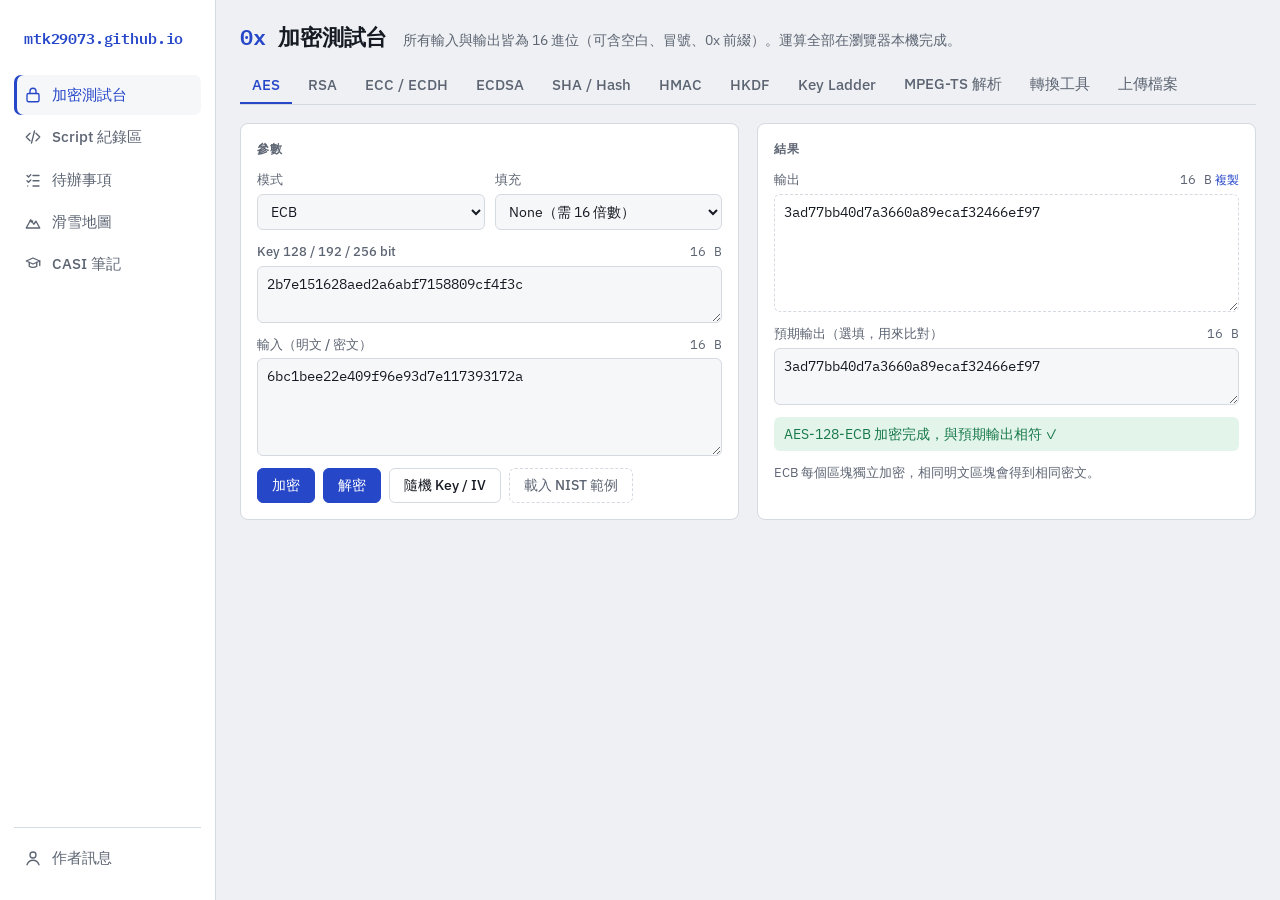
==== commit 287c23b9: "Add files via upload" ====
--- a/index.html
+++ b/index.html
@@ -368,6 +368,24 @@
 .vnote { color: var(--muted); font-size: 0.8rem; display: block; margin-top: 2px; }
 #vnQuiz[aria-pressed="true"] { border-style: solid; border-color: var(--accent); color: var(--accent); }
 @media (max-width: 560px) { #v-vn table.jtab tr { display: grid; grid-template-columns: auto minmax(0, 1fr); border-top: 1px solid var(--line); } #v-vn table.jtab td { border-top: 0; } #v-vn table.jtab td.jm { grid-column: 2; padding-top: 0; min-width: 0; } #v-vn table.jtab td:first-child { width: auto; } }
+/* ---- CASI 筆記 ---- */
+#casiTabs { flex-wrap: wrap; margin-bottom: 16px; max-width: 100%; }
+.casisec h2 { font-size: 0.9rem; }
+.casisec h3 { font: 600 1rem var(--sans); margin: 10px 0 0; }
+.casilead { margin: 0; font-size: 0.95rem; }
+.casinote { margin: 0; font-size: 0.86rem; color: var(--muted); }
+.casilead span, .casinote span { display: block; color: var(--muted); font-size: 0.86rem; margin-top: 2px; }
+.casilist { margin: 0; padding-left: 1.3em; display: flex; flex-direction: column; gap: 6px; font-size: 0.9rem; }
+.casiwrap { overflow-x: auto; border: 1px solid var(--line); border-radius: 8px; }
+table.casitab { width: 100%; border-collapse: collapse; font-size: 0.88rem; min-width: 520px; }
+table.casitab.two { min-width: 0; }
+table.casitab th { text-align: left; font-weight: 600; font-size: 0.78rem; color: var(--muted); background: var(--well); padding: 7px 10px; white-space: nowrap; }
+table.casitab td { padding: 8px 10px; border-top: 1px solid var(--line); vertical-align: top; line-height: 1.5; }
+table.casitab td:first-child { font-weight: 600; }
+table.casitab.two td:first-child { font-weight: 500; width: 55%; }
+table.casitab td small { display: block; font-size: 0.84rem; font-weight: 400; color: var(--muted); margin-top: 2px; }
+.casisay { float: right; margin: 0 0 0 8px; width: 26px; height: 26px; border-radius: 50%; border: 1px solid var(--line); background: var(--well); color: var(--accent); font-size: 10px; cursor: pointer; }
+.casisay:hover { border-color: var(--accent); }
 /* ---- 滑雪場地圖 ---- */
 .skigrid { display: grid; grid-template-columns: minmax(0, 1.5fr) minmax(300px, 1fr); gap: 16px; align-items: start; }
 @media (max-width: 900px) { .skigrid { grid-template-columns: minmax(0, 1fr); } }
@@ -397,6 +415,9 @@
 .skilist { list-style: none; margin: 0; padding: 0; display: flex; flex-direction: column; gap: 4px; }
 .skilist button { width: 100%; display: flex; gap: 10px; align-items: center; text-align: left; padding: 7px 8px; border-radius: 7px; border: 1px solid transparent; background: none; color: var(--fg); cursor: pointer; font: inherit; }
 .skilist button:hover { background: var(--well); }
+.skilist .skigrp { margin: 8px 0 2px; padding: 0 8px; font-size: 0.78rem; font-weight: 700; color: var(--muted); }
+.skilist .skigrp:first-child { margin-top: 0; }
+#skiAreas { margin-bottom: 8px; }
 .skilist button[aria-pressed="true"] { border-color: var(--accent); background: color-mix(in srgb, var(--accent) 10%, transparent); }
 .skinm { flex: 1; min-width: 0; display: flex; flex-direction: column; }
 .skinm small, .skimeta small { color: var(--muted); font-size: 0.76rem; }
@@ -614,6 +635,7 @@
     <a href="#scripts" data-view="scripts"><svg viewBox="0 0 24 24" aria-hidden="true"><path d="M8 7l-5 5 5 5M16 7l5 5-5 5M14 4l-4 16"/></svg><span>Script 紀錄區</span></a>
     <a href="#todo" data-view="todo"><svg viewBox="0 0 24 24" aria-hidden="true"><path d="M4 6l2 2 3-3M4 13l2 2 3-3M12 6h8M12 13h8M12 20h8M5 20h.01"/></svg><span>待辦事項</span></a>
     <a href="#ski" data-view="ski"><svg viewBox="0 0 24 24" aria-hidden="true"><path d="M3 20l6-11 4 6 3-4 5 9z"/><path d="M8.2 10.5l1.8 1.5 1.6-1.4"/></svg><span>滑雪地圖</span></a>
+    <a href="#casi" data-view="casi"><svg viewBox="0 0 24 24" aria-hidden="true"><path d="M3 8l9-4 9 4-9 4z"/><path d="M7 10v5c2.5 2 7.5 2 10 0v-5M21 8v6"/></svg><span>CASI 筆記</span></a>
     <div class="devnav" aria-label="開發選項">
       <p class="navlabel">開發選項</p>
       <div class="navgrp">
@@ -1341,19 +1363,27 @@
   </div>
 </div>
 
+<!-- ============ CASI 筆記 ============ -->
+<div class="view" id="v-casi" hidden>
+  <header class="vhead"><h1>CASI 單板指導員筆記</h1><p>加拿大單板滑雪指導員協會（CASI）Level 1 的規則、考試項目、官方 PDF 重點與示範教學常用句，中英對照；另附 Level 2、Level 3、Park 介紹。句子旁的 ▶ 可以朗讀英文。</p></header>
+  <div class="segbtns" id="casiTabs" role="group" aria-label="章節"></div>
+  <div id="casiBody"></div>
+</div>
+
 <!-- ============ 滑雪場地圖 ============ -->
 <div class="view" id="v-ski" hidden>
-  <header class="vhead"><h1>日本滑雪場地圖</h1><p>先收錄長野縣白馬 Hakuba Valley 的 10 個雪場。點圖釘或右側清單看雪場資料，再按「3D 卡通俯瞰」從空中看整座雪山。</p></header>
+  <header class="vhead"><h1>日本滑雪場地圖</h1><p>收錄白馬 Hakuba Valley、二世古、北海道各地、東北、新潟湯澤、北信州・妙高共 41 個雪場。按地區按鈕跳到該地區，點圖釘或右側清單看雪場資料，再按「3D 卡通俯瞰」從空中看整座雪山。</p></header>
   <p class="st" id="skiSt">地圖載入中…</p>
   <div class="skigrid">
     <div class="card skimapcard">
       <div class="btns"><button class="b ghost" id="skiFit">顯示全部雪場</button><button class="b ghost" id="skiJapan">日本全圖</button>
         <span class="skikey"><span><i style="background:var(--ok)"></i>初級多</span><span><i style="background:var(--accent)"></i>各程度</span><span><i style="background:var(--err)"></i>上級多</span></span></div>
+      <div class="btns" id="skiAreas" aria-label="跳到地區"></div>
       <div id="skiMap" class="skimap toon"></div>
     </div>
     <div class="skiside">
       <div class="card" id="skiCard"></div>
-      <div class="card"><h2>白馬 10 大雪場（由北到南）</h2><ul class="skilist" id="skiList"></ul></div>
+      <div class="card"><h2>全部雪場（依地區）</h2><ul class="skilist" id="skiList"></ul></div>
     </div>
   </div>
   <div class="ski3d" id="ski3d" hidden role="dialog" aria-label="3D 空中俯瞰">
@@ -1362,6 +1392,7 @@
       <div class="segbtns" id="ski3dStyle"><button type="button" data-s="day" aria-pressed="true">晴天</button><button type="button" data-s="sunset" aria-pressed="false">夕陽</button></div>
       <button class="b" type="button" id="ski3dTour">飛行導覽</button>
       <button class="b ghost" type="button" id="ski3dOrbit" aria-pressed="true">暫停旋轉</button>
+      <button class="b ghost" type="button" id="ski3dNear">近看雪道</button>
       <button class="b ghost" type="button" id="ski3dView">回到全景</button>
       <label class="ck"><input type="checkbox" id="ski3dPiste" checked> 雪道</label>
       <label class="ck"><input type="checkbox" id="ski3dSnow" checked> 下雪</label>
@@ -1373,7 +1404,7 @@
     </div>
     <p class="ski3d-tip">拖曳旋轉、雙指或滾輪縮放、右鍵拖曳平移。山的形狀來自真實地形（高度放大 1.5 倍），樹、雲、纜車車廂是卡通裝飾。</p>
   </div>
-  <p class="note" style="margin-top:12px">雪場數據來自 <a href="https://www.hakubavalley.com/ski_resort_info/" target="_blank" rel="noopener">Hakuba Valley 官方網站</a>；交通時間為大約值，出發前請以各雪場與接駁巴士最新公告為準。地圖是示意圖，山峰、湖泊、鐵路位置為大致位置。3D 地形：AWS Terrain Tiles；雪道與纜車：© OpenStreetMap。</p>
+  <p class="note" style="margin-top:12px">白馬雪場數據來自 <a href="https://www.hakubavalley.com/ski_resort_info/" target="_blank" rel="noopener">Hakuba Valley 官方網站</a>；其他地區來自各雪場官網與 <a href="https://www.skiresort.com/" target="_blank" rel="noopener">skiresort.com</a>（2026 年 10 月查詢，部分數字為大約值）；交通時間為大約值，出發前請以各雪場與接駁巴士最新公告為準。地圖是示意圖，山峰、湖泊、鐵路位置為大致位置。3D 地形：AWS Terrain Tiles；雪道與纜車：© OpenStreetMap。</p>
 </div>
 
 <!-- ============ 日文學習 ============ -->
@@ -3149,7 +3180,7 @@
 })();
 
 const showView = (() => {
-  const VIEWS = ['crypto', 'scripts', 'todo', 'ski', 'owner', 'chip', 'stock', 'fin', 'level', 'jp', 'vn'];
+  const VIEWS = ['crypto', 'scripts', 'todo', 'ski', 'casi', 'owner', 'chip', 'stock', 'fin', 'level', 'jp', 'vn'];
   const DEV_VIEWS = ['chip', 'stock', 'fin', 'level', 'jp', 'vn'];
   const links = document.querySelectorAll('.side [data-view]');
   function showView(v) {
@@ -5620,8 +5651,25 @@
 // ================= 滑雪場地圖（卡通風格：日本輪廓 + 手繪裝飾；3D 卡通雪山） =================
 // 雪場數據：Hakuba Valley 官方「Ski Resort Info」（hakubavalley.com/ski_resort_info）
 // 座標：OpenStreetMap；交通時間為大約值，實際以各雪場與 Hakuba Valley 接駁巴士公告為準
+// 其他地區：各雪場官網與 skiresort.com（2026-10 查詢）；座標為大約位置
+// prefs：都道府縣代碼（地圖上加深顏色）；bus：卡片「交通」欄下方的地區共通說明
 const SKI_AREAS = [
-  { id: 'hakuba', name: '白馬 Hakuba Valley', center: [36.665, 137.85], zoom: 11 },
+  { id: 'hakuba', name: '白馬 Hakuba Valley', center: [36.665, 137.85], zoom: 11, prefs: [20],
+    bus: 'Hakuba Valley 接駁巴士 V 線各雪場都有停（成人 800 円，持 Hakuba Valley 季票或 HV 券免費）。' },
+  { id: 'niseko', name: '二世古 Niseko United', center: [42.855, 140.69], zoom: 12, prefs: [1],
+    bus: '四個雪場可用「Niseko United All Mountain Pass」互滑，持券搭 NISEKO UNITED 接駁巴士免費。新千歲機場有滑雪巴士（需預約）。' },
+  { id: 'hokkaido', name: '北海道度假村', center: [43.05, 141.7], zoom: 8, prefs: [1],
+    bus: '各雪場交通不同：冬季從新千歲機場、札幌有直達巴士或度假村接駁車，出發前請查各雪場官網。' },
+  { id: 'sapporo', name: '札幌・小樽・函館近郊', center: [42.7, 141.0], zoom: 7.5, prefs: [1],
+    bus: '都可以從市區當天來回：札幌、小樽市區有路線巴士或滑雪巴士，函館從車站搭巴士或開車。' },
+  { id: 'dohoku', name: '道央・道北', center: [43.55, 142.6], zoom: 8.5, prefs: [1],
+    bus: '內陸雪場以旭川為中心：旭川機場、旭川站出發開車或搭巴士約 30 分鐘～1.5 小時。' },
+  { id: 'tohoku', name: '東北', center: [39.1, 140.7], zoom: 8, prefs: [3, 6],
+    bus: '藏王從山形站搭巴士；安比從盛岡站（新幹線）搭接駁巴士，需事先預約。' },
+  { id: 'yuzawa', name: '新潟 湯澤', center: [36.87, 138.80], zoom: 10.5, prefs: [15],
+    bus: '越後湯澤站是上越新幹線車站（東京最快約 66 分鐘），各雪場大多有免費接駁車。湯澤高原、GALA、石打丸山可用共通券「YUZAWA SNOW LINK」互滑；苗場和神樂用 Dragondola 相連。' },
+  { id: 'hokushin', name: '北信州・妙高', center: [36.86, 138.33], zoom: 9.5, prefs: [15, 20],
+    bus: '北陸新幹線飯山站（野澤、斑尾）、上越妙高站（新井）、長野站（志賀高原）都有巴士到雪場。' },
 ];
 // [lat, lon]、top/base/vert 公尺、courses 條、longest 公尺、gondola 座、lifts 座、[初, 中, 上] %
 const SKI = [
@@ -5655,7 +5703,111 @@
   { id: 'jigatake', area: 'hakuba', ja: '爺ガ岳スキー場', en: 'Jiigatake', zh: '爺岳', ll: [36.5604, 137.8013], top: 1200, base: 940, vert: 260, courses: 7, longest: 1500, gondola: 0, lifts: 4, lv: [70, 30, 0],
     station: 'JR 信濃大町站', access: '信濃大町站開車約 20 分鐘', url: 'http://www.jiigatake.com/',
     note: '山谷最南端的小型雪場，七成是初級雪道、沒有上級雪道，適合第一次滑雪或帶小孩。', good: '第一次滑雪、小朋友' },
+  // ---- 二世古 Niseko United（由北到南） ----
+  { id: 'hanazono', area: 'niseko', ja: 'ニセコHANAZONOリゾート', en: 'Niseko HANAZONO Resort', zh: '二世古花園', ll: [42.8915, 140.6993], top: 1180, base: 308, vert: 872, courses: 12, longest: 2700, gondola: 1, lifts: 3, lv: [25, 67, 8],
+    station: 'JR 倶知安站', access: '倶知安站開車約 15 分鐘；比羅夫有接駁巴士', url: 'https://hanazononiseko.com/en/winter',
+    note: '二世古最東北側的雪場，粉雪碗形坡（Bowl）和樹林區很有名，有 10 人座的 Symphony 纜車；兒童設施完整。', good: '樹林、粉雪、親子' },
+  { id: 'hirafu', area: 'niseko', ja: 'ニセコ東急 グラン・ヒラフ', en: 'Niseko Tokyu Grand Hirafu', zh: '二世古比羅夫', ll: [42.8620, 140.7010], top: 1200, base: 260, vert: 940, courses: 23, longest: 5600, gondola: 2, lifts: 12, lv: [40, 40, 20],
+    station: 'JR 倶知安站', access: '倶知安站搭巴士約 10–15 分鐘；新千歲機場搭滑雪巴士約 3 小時（需預約）', url: 'https://www.grand-hirafu.jp/',
+    note: '二世古四個雪場裡最大的一個，乾爽的粉雪（Japow）世界有名。山腳比羅夫村餐廳、酒吧很多，也有夜滑。', good: '各程度、夜滑、餐廳多' },
+  { id: 'village', area: 'niseko', ja: 'ニセコビレッジスキーリゾート', en: 'Niseko Village', zh: '二世古村', ll: [42.8460, 140.6840], top: 1170, base: 250, vert: 920, courses: 27, longest: 5600, gondola: 2, lifts: 6, lv: [30, 40, 30],
+    station: 'JR 二世古站／倶知安站', access: '新千歲機場搭滑雪巴士約 3 小時（Hilton 站下車）；比羅夫、安努普利有接駁巴士', url: 'https://www.niseko-village.com/en/',
+    note: '四個雪場中陡坡最多，山腳有 Hilton 和麗思卡爾頓，可以直接滑進滑出。', good: '中上級、陡坡、住在雪場' },
+  { id: 'annupuri', area: 'niseko', ja: 'ニセコアンヌプリ国際スキー場', en: 'Niseko Annupuri', zh: '二世古安努普利', ll: [42.8478, 140.6478], top: 1160, base: 300, vert: 860, courses: 13, longest: 4000, gondola: 1, lifts: 5, lv: [23, 46, 31],
+    station: 'JR 二世古站', access: '二世古站搭巴士或計程車約 10 分鐘；新千歲機場搭滑雪巴士約 3 小時', url: 'https://annupuri.info/en/',
+    note: '四個雪場中最西邊、人比較少，雪道寬、看得到羊蹄山；有夜滑和 34 度的 Deep Snow Forest 雪道。', good: '人少、寬雪道、羊蹄山景' },
+  // ---- 北海道其他 ----
+  { id: 'kiroro', area: 'hokkaido', ja: 'キロロリゾート', en: 'Kiroro Resort', zh: '喜樂樂', ll: [43.0675, 140.9907], top: 1180, base: 520, vert: 660, courses: 22, longest: 4050, gondola: 1, lifts: 8, lv: [29, 35, 36],
+    station: 'JR 小樽站', access: '小樽站搭巴士約 1 小時；札幌開車約 1.5 小時', url: 'https://www.kiroro.co.jp/en/',
+    note: '降雪量是北海道數一數二，粉雪又深又乾；離札幌、小樽近，另有 14 個樹林區。', good: '粉雪、樹林、札幌出發' },
+  { id: 'rusutsu', area: 'hokkaido', ja: 'ルスツリゾート', en: 'Rusutsu Resort', zh: '留壽都', ll: [42.7492, 140.8996], top: 994, base: 400, vert: 594, courses: 37, longest: 3500, gondola: 4, lifts: 14, lv: [31, 40, 29],
+    station: '新千歲機場', access: '新千歲機場搭巴士約 1.5–2 小時；二世古開車約 40 分鐘', url: 'https://rusutsu.com/en/',
+    note: '由 West、East、Isola 三座山組成，雪道兩旁的樹林滑行很有名，排隊時間短；山頂看得到洞爺湖和羊蹄山。', good: '樹林滑行、中上級、度假村' },
+  { id: 'furano', area: 'dohoku', ja: '富良野スキー場', en: 'Furano Ski Resort', zh: '富良野', ll: [43.3255, 142.3534], top: 1074, base: 235, vert: 839, courses: 27, longest: 4000, gondola: 2, lifts: 7, lv: [41, 37, 22],
+    station: 'JR 富良野站', access: '富良野站搭巴士或計程車約 10 分鐘；旭川機場開車約 1 小時', url: 'https://www.princehotels.com/en/ski/furano/',
+    note: '北海道正中央的內陸雪場，氣溫低、雪很乾；曾經舉辦世界盃，壓雪雪道很漂亮，還有 101 人座的空中纜車。', good: '壓雪雪道、初中級、親子' },
+  { id: 'tomamu', area: 'hokkaido', ja: '星野リゾート トマム', en: 'Hoshino Resorts Tomamu', zh: '星野 TOMAMU', ll: [43.0650, 142.6233], top: 1171, base: 586, vert: 585, courses: 29, longest: 4200, gondola: 1, lifts: 5, lv: [48, 38, 14],
+    station: 'JR トマム站', access: 'トマム站有免費接駁車，約 5 分鐘；新千歲機場開車約 1.5 小時', url: 'https://www.snowtomamu.jp/winter/en/',
+    note: '星野集團的度假村，有雲海平台、冰之村和室內海浪池 Mina-Mina Beach，不滑雪的家人也有很多事可以做。', good: '親子、初學者、度假村' },
+  // ---- 東北 ----
+  { id: 'appi', area: 'tohoku', ja: '安比高原スキー場', en: 'APPI Kogen', zh: '安比高原', ll: [40.0006, 140.9714], top: 1328, base: 620, vert: 708, courses: 21, longest: 5500, gondola: 1, lifts: 10, lv: [30, 40, 30],
+    station: 'JR 安比高原站／盛岡站', access: '盛岡站搭接駁巴士約 1 小時（需預約）', url: 'https://www.appi.co.jp/en/',
+    note: '東北最大的雪場，雪質乾得像「阿斯匹靈粉雪」，又長又寬的壓雪雪道很適合巡航。', good: '各程度、長距離巡航' },
+  { id: 'zao', area: 'tohoku', ja: '蔵王温泉スキー場', en: 'Zao Onsen Ski Resort', zh: '藏王溫泉', ll: [38.1649, 140.3957], top: 1661, base: 780, vert: 881, courses: 26, longest: 10000, gondola: 4, lifts: 24, lv: [40, 40, 20],
+    station: 'JR 山形站', access: '山形站搭巴士約 40 分鐘；仙台開車約 1.5 小時', url: 'https://zaomountainresort.com/',
+    note: '山頂附近的「樹冰」（雪怪）非常有名，晚上還會點燈；山腳是硫磺溫泉街，最長滑走約 10 公里。', good: '看樹冰、溫泉、長距離滑行' },
+  // ---- 新潟 湯澤（由北到南） ----
+  { id: 'gala', area: 'yuzawa', ja: 'GALA湯沢スキー場', en: 'GALA Yuzawa', zh: 'GALA 湯澤', ll: [36.9511, 138.7993], top: 1181, base: 358, vert: 823, courses: 16, longest: 2500, gondola: 2, lifts: 9, lv: [35, 45, 20],
+    station: 'JR GALA 湯澤站', access: '新幹線 GALA 湯澤站就在雪場大樓裡（東京最快約 71 分鐘）；越後湯澤站有免費接駁車約 10 分鐘', url: 'https://gala.co.jp/winter/',
+    note: '新幹線直達雪場，從東京當天來回最方便；和石打丸山相連。2026–27 雪季南區（South）不營業。', good: '東京當天來回、初學者' },
+  { id: 'kagura', area: 'yuzawa', ja: 'かぐらスキー場', en: 'Kagura Ski Resort', zh: '神樂', ll: [36.8931, 138.7750], top: 1845, base: 620, vert: 1225, courses: 32, longest: 3362, gondola: 4, lifts: 14, lv: [38, 44, 18],
+    station: 'JR 越後湯澤站', access: '越後湯澤站搭巴士約 25–30 分鐘到三俣', url: 'https://www.princehotels.com/en/ski/kagura/index.html',
+    note: '標高高、雪季長，可以滑到 5 月；樹林與非壓雪區很多，粉雪日很受進階玩家歡迎。', good: '粉雪、春雪、中上級' },
+  { id: 'naeba', area: 'yuzawa', ja: '苗場スキー場', en: 'Naeba Ski Resort', zh: '苗場', ll: [36.7932, 138.7841], top: 1789, base: 900, vert: 889, courses: 24, longest: 4000, gondola: 3, lifts: 9, lv: [42, 25, 33],
+    station: 'JR 越後湯澤站', access: '越後湯澤站搭接駁巴士約 40 分鐘；月夜野 IC 開車約 35 分鐘', url: 'https://www.princehotels.com/en/ski/naeba/',
+    note: '山腳就是苗場王子大飯店，搭 5.5 公里長的 Dragondola 可以到神樂；東京出發的週末行程最熱門。', good: '親子、住在雪場、東京出發' },
+  // ---- 北信州・妙高 ----
+  { id: 'arai', area: 'hokushin', ja: 'ロッテアライリゾート', en: 'Lotte Arai Resort', zh: '樂天新井', ll: [36.9908, 138.1802], top: 1280, base: 329, vert: 951, courses: 14, longest: 4200, gondola: 1, lifts: 4, lv: [42, 32, 26],
+    station: 'JR 上越妙高站', access: '上越妙高站搭接駁巴士約 30 分鐘', url: 'https://www.lottehotel.com/arai-resort/en.html',
+    note: '雪量極深，陡坡和非壓雪區很多，有大片可以合法滑的 off-piste 區域；山腳是度假飯店。', good: '粉雪、陡坡、上級' },
+  { id: 'nozawa', area: 'hokushin', ja: '野沢温泉スキー場', en: 'Nozawa Onsen', zh: '野澤溫泉', ll: [36.9201, 138.4526], top: 1650, base: 565, vert: 1085, courses: 44, longest: 10000, gondola: 2, lifts: 13, lv: [50, 29, 21],
+    station: 'JR 飯山站', access: '飯山站搭 Nozawa Onsen Liner 巴士約 25 分鐘', url: 'https://www.nozawaski.com/',
+    note: '有百年歷史的溫泉村，村裡有 13 個免費外湯；1 月 15 日的道祖神火祭很有名。', good: '溫泉街、各程度、文化體驗' },
+  { id: 'madarao', area: 'hokushin', ja: '斑尾高原スキー場', en: 'Madarao Mountain', zh: '斑尾高原', ll: [36.8504, 138.2848], top: 1340, base: 800, vert: 540, courses: 31, longest: 2100, gondola: 0, lifts: 11, lv: [30, 35, 35],
+    station: 'JR 飯山站', access: '飯山站搭接駁巴士約 30 分鐘', url: 'https://www.madarao.jp/ski/',
+    note: '號稱日本樹林雪道最多的雪場，全部是天然雪，很多不壓雪的粉雪區；和 Tangram 相連。', good: '樹林、粉雪、中上級' },
+  { id: 'shiga', area: 'hokushin', ja: '志賀高原スキー場', en: 'Shiga Kogen', zh: '志賀高原', ll: [36.7246, 138.5072], top: 2307, base: 1340, vert: 967, courses: 80, longest: 6000, gondola: 6, lifts: 41, lv: [50, 36, 14],
+    station: 'JR 長野站', access: '長野站東口搭直達巴士約 70 分鐘；或搭長野電鐵到湯田中站再轉巴士約 40 分鐘', url: 'https://www.shigakogen-ski.or.jp/',
+    note: '日本最大的連結雪場，十幾個雪場一張券就能滑；標高高、雪很乾，雪季也很長。', good: '各程度、雪場多、乾雪' },
+  // ---- 札幌・小樽・函館近郊 ----
+  { id: 'teine', area: 'sapporo', ja: 'サッポロテイネ', en: 'Sapporo Teine', zh: '札幌手稻', ll: [43.0951, 141.2111], top: 1023, base: 340, vert: 683, courses: 15, longest: 6000, gondola: 1, lifts: 9, lv: [35, 40, 25],
+    station: 'JR 手稻站', access: '手稻站搭巴士約 16 分鐘；札幌市區開車約 45 分鐘', url: 'https://www.sapporo-teine.com/snow/',
+    note: '1972 年札幌冬奧的高山滑雪比賽場地，分成 Highland 和 Olympia 兩區；從山上可以看到札幌市區和海。', good: '中高階、看海景、札幌當天來回' },
+  { id: 'kokusai', area: 'sapporo', ja: '札幌国際スキー場', en: 'Sapporo Kokusai', zh: '札幌國際', ll: [43.0716, 141.0822], top: 1100, base: 630, vert: 470, courses: 7, longest: 3600, gondola: 1, lifts: 3, lv: [31, 41, 28],
+    station: '沒有鐵路（札幌市區搭巴士）', access: '札幌市區搭預約制巴士，經過定山溪溫泉；開車約 60 分鐘，小樽約 40 分鐘', url: 'https://www.sapporo-kokusai.jp/',
+    note: '雪量很多、雪季很長，可以滑到 5 月初；租借和初學者雪道都很完善，離定山溪溫泉不遠。', good: '當天來回、新手、春雪' },
+  { id: 'tenguyama', area: 'sapporo', ja: '小樽天狗山スキー場', en: 'Otaru Tenguyama', zh: '小樽天狗山', ll: [43.1779, 140.9752], top: 532, base: 205, vert: 327, courses: 5, longest: 1247, gondola: 0, lifts: 1, lv: [20, 40, 40],
+    station: 'JR 小樽站', access: '小樽站搭中央巴士到「天狗山ロープウエイ」站約 15–20 分鐘', url: 'https://tenguyama.ckk.chuo-bus.co.jp/winter/',
+    note: '小型雪場，白天可以邊滑邊看小樽市區和石狩灣；山頂夜景是「北海道三大夜景」之一。雪場沒有夜滑，空中纜車只供觀光、不能帶雪具。', good: '看小樽港景、輕鬆滑一下' },
+  { id: 'moiwa', area: 'sapporo', ja: '札幌藻岩山スキー場', en: 'Sapporo Moiwayama', zh: '札幌藻岩山', ll: [43.0134, 141.3330], top: 531, base: 173, vert: 358, courses: 11, longest: 2620, gondola: 0, lifts: 5, lv: [40, 40, 20],
+    station: '地下鐵 真駒內站', access: '真駒內站搭接駁巴士約 15 分鐘；札幌站開車約 30 分鐘', url: 'https://sapporo-moiwa.jp/',
+    note: '離札幌市中心開車約 30 分鐘，有夜滑（16:00–21:00）。以前只能雙板，2025–26 雪季起全部雪道開放單板。', good: '輕鬆體驗、夜滑、市區出發' },
+  { id: 'nanae', area: 'sapporo', ja: '函館七飯スノーパーク', en: 'Hakodate Nanae Snowpark', zh: '函館七飯', ll: [41.9864, 140.7469], top: 950, base: 261, vert: 689, courses: 8, longest: 4000, gondola: 1, lifts: 2, lv: [62, 25, 13],
+    station: 'JR 新函館北斗站', access: '新函館北斗站開車約 25 分鐘（有免費接駁車）；函館市區開車約 50 分鐘', url: 'https://hakodate-nanae.jp/',
+    note: '北海道南部的代表雪場，搭 3.3 公里長的纜車到山頂，可以看霧凇、駒之岳和大沼。', good: '函館順遊、新手、看風景' },
+  // ---- 道央・道北 ----
+  { id: 'kamui', area: 'dohoku', ja: 'カムイスキーリンクス', en: 'Kamui Ski Links', zh: '神居', ll: [43.7049, 142.1876], top: 751, base: 150, vert: 601, courses: 26, longest: 4000, gondola: 1, lifts: 5, lv: [35, 31, 34],
+    station: 'JR 旭川站', access: '旭川站搭道北巴士約 40 分鐘；開車約 30 分鐘', url: 'https://www.kamui-skilinks.com/',
+    note: '旭川近郊的在地人愛用雪場，內陸粉雪品質好，票價比大型度假村便宜（成人一日券約 5,300 円）。', good: '小資、中高階、避開觀光人潮' },
+  { id: 'kurodake', area: 'dohoku', ja: '大雪山層雲峡・黒岳スキー場', en: 'Kurodake Ski Area', zh: '大雪山黑岳', ll: [43.7240, 142.9470], top: 1520, base: 1300, vert: 220, courses: 3, longest: 1500, gondola: 1, lifts: 1, lv: [56, 44, 0],
+    station: 'JR 上川站', access: '上川站搭道北巴士約 30 分鐘到層雲峽；旭川開車約 1.5 小時', url: 'https://www.rinyu.co.jp/kurodake/',
+    note: '在層雲峽，先搭空中纜車上到 1,300 公尺才開始滑，海拔高、雪季從 12 月初到 5 月初。壓雪雪道很少，主要是野雪，進入野雪區要先填登山計畫。', good: '野雪（backcountry）高手' },
+  // ---- 新潟 湯澤（其他） ----
+  { id: 'maiko', area: 'yuzawa', ja: '舞子スノーリゾート', en: 'Maiko Snow Resort', zh: '舞子', ll: [36.9876, 138.8322], top: 920, base: 260, vert: 660, courses: 26, longest: 6000, gondola: 1, lifts: 11, lv: [40, 40, 20],
+    station: 'JR 越後湯澤站／石打站', access: '越後湯澤站搭免費接駁車約 20–30 分鐘；鹽澤石打 IC 開車約 1 分鐘', url: 'https://www.maiko-resort.com/winter/',
+    note: '由舞子、長峰、奧添地三區組成，有 2.8 公里長的纜車；舞子高原飯店就在雪道旁邊。', good: '一站式度假、家庭、中級' },
+  { id: 'ishiuchi', area: 'yuzawa', ja: '石打丸山スキー場', en: 'Ishiuchi Maruyama', zh: '石打丸山', ll: [36.9785, 138.8026], top: 920, base: 255, vert: 665, courses: 27, longest: 3000, gondola: 1, lifts: 12, lv: [39, 39, 22],
+    station: 'JR 越後湯澤站／石打站', access: '越後湯澤站搭免費接駁車約 10 分鐘', url: 'https://ishiuchi.or.jp/',
+    note: '有透明的暖氣圓頂帳篷，可以邊吃邊看雪景，是熱門打卡點；夜滑景色很美（12/27–2/28 每天，之後週五、六）。和 GALA 湯澤相連。', good: '拍照打卡、夜滑、中級' },
+  { id: 'yuzawakogen', area: 'yuzawa', ja: '湯沢高原スキー場', en: 'Yuzawa Kogen', zh: '湯澤高原', ll: [36.9401, 138.8040], top: 1170, base: 330, vert: 840, courses: 8, longest: 6000, gondola: 2, lifts: 4, lv: [43, 35, 22],
+    station: 'JR 越後湯澤站', access: '越後湯澤站步行約 8 分鐘', url: 'https://www.yuzawakogen.com/winter/',
+    note: '搭 166 人座、世界最大級的湯澤高原纜車直上山頂，山頂風景很好；有雪地遊樂園，也可以搭纜車接到 GALA 湯澤。', good: '觀光兼滑雪、親子' },
+  { id: 'iwappara', area: 'yuzawa', ja: '岩原スキー場', en: 'Iwappara', zh: '岩原', ll: [36.9325, 138.8408], top: 985, base: 400, vert: 585, courses: 20, longest: 4000, gondola: 0, lifts: 9, lv: [40, 40, 20],
+    station: 'JR 越後湯澤站', access: '越後湯澤站搭免費接駁車約 6–15 分鐘', url: 'https://iwa-ppara.com/',
+    note: '主雪道最寬約 200 公尺，緩坡視野開闊、沒有障礙物，練習轉彎很有安全感，也是中文滑雪教學的熱門地點。', good: '新手、第一次滑雪' },
+  { id: 'naspa', area: 'yuzawa', ja: 'NASPAスキーガーデン', en: 'NASPA Ski Garden', zh: 'NASPA 滑雪花園', ll: [36.9263, 138.8097], top: 690, base: 430, vert: 260, courses: 8, longest: 2200, gondola: 0, lifts: 5, lv: [50, 33, 17],
+    station: 'JR 越後湯澤站', access: '越後湯澤站西口搭免費接駁車幾分鐘', url: 'https://www.naspanewotani.com/',
+    note: '日本少數「只限雙板（Ski）」的雪場，禁止單板，雪道上不會有人坐著休息，環境單純；有兒童區 Kids Garden。', good: '雙板、帶長輩或小孩' },
+  { id: 'kandatsu', area: 'yuzawa', ja: '神立スノーリゾート', en: 'Kandatsu Snow Resort', zh: '神立', ll: [36.9108, 138.8128], top: 969, base: 471, vert: 498, courses: 16, longest: 2900, gondola: 0, lifts: 5, lv: [31, 31, 38],
+    station: 'JR 越後湯澤站', access: '越後湯澤站搭免費接駁車約 7 分鐘', url: 'https://www.kandatsu.com/',
+    note: '湯澤的夜滑聖地：週五、週六和連假前一晚夜滑到凌晨 2 點；有好幾座地形公園（Park），很受年輕人歡迎。', good: '夜滑、地形公園、年輕族群' },
+  { id: 'nakazato', area: 'yuzawa', ja: '湯沢中里スノーリゾート', en: 'Yuzawa Nakazato', zh: '湯澤中里', ll: [36.9088, 138.8497], top: 702, base: 458, vert: 244, courses: 16, longest: 2000, gondola: 0, lifts: 6, lv: [47, 21, 32],
+    station: 'JR 越後中里站', access: '越後中里站出站就到；越後湯澤站搭免費接駁車約 25 分鐘', url: 'https://yuzawa-nakazato.com/',
+    note: '山腳有用退役藍色列車（ブルートレイン）改建的休息室，很有特色；初學者區寬敞，適合帶小朋友。', good: '親子、新手' },
 ];
+// 依地區排好，同地區內由北到南；清單分組和圖釘編號都照這個順序
+SKI.sort((a, b) => SKI_AREAS.findIndex(x => x.id === a.area) - SKI_AREAS.findIndex(x => x.id === b.area) || b.ll[0] - a.ll[0]);
+const skiArea = r => SKI_AREAS.find(a => a.id === r.area) || SKI_AREAS[0];
 
 // ---- 卡通風格地圖：不用真實底圖，用日本都道府縣輪廓 + 手繪風裝飾 ----
 // 輪廓資料：dataofjapan/land（國土數值情報），經 jsDelivr 載入
@@ -5712,13 +5864,13 @@
     map.on('zoomend', zcls); zcls();
     // 日本輪廓（失敗也不影響雪場標記）
     fetch('https://cdn.jsdelivr.net/gh/dataofjapan/land@master/japan.topojson').then(r => r.json()).then(t => {
-      const fs = topoFeatures(t);
-      L.geoJSON(fs, { interactive: false, style: f => f.properties.id === 20
+      const fs = topoFeatures(t), hot = new Set(SKI_AREAS.flatMap(a => a.prefs));
+      L.geoJSON(fs, { interactive: false, style: f => hot.has(f.properties.id)
         ? { fillColor: '#fff3d6', fillOpacity: 1, color: '#d9964a', weight: 2.5 }
         : { fillColor: '#fdf6e6', fillOpacity: 1, color: '#e4bf8c', weight: 1.2 } }).addTo(map).bringToBack();
       for (const f of fs) {
         const lyr = L.geoJSON(f), c = lyr.getBounds().getCenter();
-        L.marker(f.properties.id === 20 ? [36.1, 138.1] : c, { interactive: false, icon: L.divIcon({ className: 'tpref' + (f.properties.id === 20 ? ' nagano' : ''), html: f.properties.nam_ja, iconSize: [80, 18], iconAnchor: [40, 9] }) }).addTo(map);
+        L.marker(f.properties.id === 20 ? [36.1, 138.1] : c, { interactive: false, icon: L.divIcon({ className: 'tpref' + (hot.has(f.properties.id) ? ' nagano' : ''), html: f.properties.nam_ja, iconSize: [80, 18], iconAnchor: [40, 9] }) }).addTo(map);
       }
     }).catch(() => {});
     // 河川、鐵道、湖泊、山峰、車站
@@ -5737,7 +5889,7 @@
     pick(store.get('hexlab-ski-sel', 'happo'), true);
   }
   function renderList() {
-    $('skiList').innerHTML = SKI.map((r, i) => `<li><button type="button" data-id="${r.id}" aria-pressed="${sel === r.id}"><span class="skino" style="--c:var(${toneVar(r)})">${i + 1}</span><span class="skinm"><b>${escHtml(r.zh)}</b><small>${escHtml(r.ja)}</small></span><span class="skimeta">${fmt(r.vert)} m<br><small>${r.courses} 條</small></span></button></li>`).join('');
+    $('skiList').innerHTML = SKI.map((r, i) => (i && SKI[i - 1].area === r.area ? '' : `<li class="skigrp">${escHtml(skiArea(r).name)}</li>`) + `<li><button type="button" data-id="${r.id}" aria-pressed="${sel === r.id}"><span class="skino" style="--c:var(${toneVar(r)})">${i + 1}</span><span class="skinm"><b>${escHtml(r.zh)}</b><small>${escHtml(r.ja)}</small></span><span class="skimeta">${fmt(r.vert)} m<br><small>${r.courses} 條</small></span></button></li>`).join('');
   }
   function pick(id, quiet) {
     const r = SKI.find(x => x.id === id) || SKI[0], i = SKI.indexOf(r); sel = r.id; store.set('hexlab-ski-sel', sel);
@@ -5756,13 +5908,15 @@
         <div><span>適合</span><b class="skigood">${escHtml(r.good)}</b></div>
       </div>
       <div class="skilv"><div class="skibar">${bar}</div><div class="skilegend">${r.lv.map((v, k) => `<span><i style="background:var(${LV[k][1]})"></i>${LV[k][0]} ${v}%</span>`).join('')}</div></div>
-      <div class="skiacc"><b>交通</b><p>最近車站：${escHtml(r.station)}<br>${escHtml(r.access)}<br><span class="note">Hakuba Valley 接駁巴士 V 線各雪場都有停（成人 800 円，持 Hakuba Valley 季票或 HV 券免費）。</span></p></div>
+      <div class="skiacc"><b>交通</b><p>最近車站：${escHtml(r.station)}<br>${escHtml(r.access)}<br><span class="note">${escHtml(skiArea(r).bus)}</span></p></div>
       <div class="btns"><button class="b pri" type="button" id="ski3dOpen">3D 卡通俯瞰</button><a class="b" href="${r.url}" target="_blank" rel="noopener">官方網站</a><a class="b ghost" href="https://www.google.com/maps/search/?api=1&query=${encodeURIComponent(r.ja)}" target="_blank" rel="noopener">Google 地圖導航</a></div>`;
   }
   $('skiCard').addEventListener('click', e => { if (e.target.closest('#ski3dOpen')) SKI3D.open(SKI.find(x => x.id === sel)); });
   $('skiList').addEventListener('click', e => { const b = e.target.closest('button[data-id]'); if (b) pick(b.dataset.id, false); });
   $('skiFit').addEventListener('click', () => { if (map) map.flyToBounds(L.latLngBounds(SKI.map(r => r.ll)).pad(0.15), { duration: 0.6 }); });
   $('skiJapan').addEventListener('click', () => { if (map) map.flyTo([37.4, 137.6], 5.5, { duration: 0.8 }); });
+  $('skiAreas').innerHTML = SKI_AREAS.map(a => `<button class="b ghost" type="button" data-area="${a.id}">${escHtml(a.name)}</button>`).join('');
+  $('skiAreas').addEventListener('click', e => { const b = e.target.closest('button[data-area]'); if (!b || !map) return; const lls = SKI.filter(r => r.area === b.dataset.area).map(r => r.ll); map.flyToBounds(L.latLngBounds(lls).pad(0.3), { maxZoom: 12, duration: 0.8 }); });
   renderList();
   document.addEventListener('viewchange', e => { if (e.detail === 'ski') setTimeout(init, 0); });
   if (!$('v-ski').hidden) setTimeout(init, 0);   // 直接用 #ski 網址開啟時，切換事件比這段程式更早發生
@@ -5788,15 +5942,40 @@
   // ---------- 資料：雪道與纜車（OSM） ----------
   // 每個雪場在 OpenStreetMap 上的雪場範圍名稱（landuse=winter_sports），用來只留下這個雪場自己的雪道與纜車
   const KW = { cortina: /コルチナ|Cortina/i, norikura: /乗鞍|Norikura/i, tsugaike: /栂池|つがいけ|Tsugaike/i, iwatake: /岩岳|Iwatake/i, happo: /八方|Happo/i,
-    hakuba47: /47/, goryu: /五竜|Goryu|いいもり|Iimori/i, sanosaka: /さのさか|佐野坂|Sanosaka/i, kashimayari: /鹿島槍|Kashimayari/i, jigatake: /爺ガ岳|爺ヶ岳|Ji+gatake/i };
+    hakuba47: /47/, goryu: /五竜|Goryu|いいもり|Iimori/i, sanosaka: /さのさか|佐野坂|Sanosaka/i, kashimayari: /鹿島槍|Kashimayari/i, jigatake: /爺ガ岳|爺ヶ岳|Ji+gatake/i,
+    hanazono: /花園|HANAZONO/i, hirafu: /ひらふ|ヒラフ|Hirafu/i, village: /ビレッジ|Village|東山/i, annupuri: /アンヌプリ|Annupuri/i,
+    kiroro: /キロロ|Kiroro/i, rusutsu: /ルスツ|Rusutsu/i, furano: /富良野|Furano/i, tomamu: /トマム|Tomamu/i, appi: /安比|APPI/i, zao: /蔵王|Zao/i,
+    gala: /ガーラ|GALA/i, kagura: /かぐら|神楽|Kagura|みつまた|三俣|Mitsumata|田代|Tashiro/i, naeba: /苗場|Naeba/i,
+    arai: /アライ|Arai/i, nozawa: /野沢|Nozawa/i, madarao: /斑尾|Madarao/i, shiga: /志賀|Shiga/i,
+    teine: /テイネ|Teine/i, kokusai: /札幌国際|Sapporo Kokusai/i, tenguyama: /天狗山|Tenguyama/i, moiwa: /藻岩|Moiwayama/i, nanae: /七飯|Nanae/i,
+    kamui: /カムイ|Kamui/i, kurodake: /黒岳|Kurodake/i, iwappara: /岩原|Iwappara/i, nakazato: /湯沢中里|Yuzawa Nakazato/i, naspa: /ナスパ|NASPA/i,
+    yuzawakogen: /湯沢高原|Yuzawa Kogen/i, ishiuchi: /石打丸山|Ishiuchi/i, maiko: /舞子|Maiko/i, kandatsu: /神立|Kandatsu/i };
+  // 涵蓋好幾個雪場的大範圍（例如整個 Hakuba Valley），不能拿來當單一雪場的範圍
+  const UMBRELLA = /Hakuba Valley|Niseko United|ニセコユナイテッド/i;
+  // OSM 上沒有自己範圍的雪場（二世古四個雪場共用一座山）：改用纜車名稱分辨，再留下靠近這些纜車的雪道
+  const LIFTKW = { hanazono: /花園|HANAZONO/i, hirafu: /エース|キング|King|Ace|スインギングモンキー|Swinging/i,
+    village: /ニセコゴンドラ|Niseko Gondola|ビレッジ|Village|バンザイ|コミュニティ|カントリーロード|森のチェア|ワンダーランド/i, annupuri: /アンヌプリ|Annupuri|ジャンボ|Jumbo|ドリーム|Dream/i };
+  const segDist = (p, a, b) => { const k = Math.cos(p[1] * Math.PI / 180), dx = (b[0] - a[0]) * k, dy = b[1] - a[1], L = dx * dx + dy * dy, t = L ? Math.max(0, Math.min(1, ((p[0] - a[0]) * k * dx + (p[1] - a[1]) * dy) / L)) : 0; return Math.hypot((p[0] - a[0]) * k - t * dx, p[1] - a[1] - t * dy) * 111; };   // 公里
+  // 雪道資料快照：事先把每個雪場的雪道、纜車抓好存成 ski-osm.json，網頁直接讀，不用每次都問 OpenStreetMap（伺服器常常忙到回 502／429）
+  let SNAP = null;
+  const snapshot = () => SNAP || (SNAP = fetch('ski-osm.json').then(res => res.ok ? res.json() : {}).catch(() => ({})));
+  const unpack = a => (a || []).map(f => ({ name: f.n || '', d: f.d || '', kind: f.k || '', pts: f.p }));
+  // 即時查詢時輪流試幾個 Overpass 伺服器
+  const OVERPASS = ['https://overpass-api.de/api/interpreter', 'https://overpass.kumi.systems/api/interpreter', 'https://overpass.private.coffee/api/interpreter'];
   async function fetchOSM(r) {
-    const key = 'ski3dv3-' + r.id;
-    try { const c = JSON.parse(localStorage.getItem(key) || 'null'); if (c && Date.now() - c.t < 30 * 864e5 && Array.isArray(c.pistes)) return c; } catch {}
+    const key = 'ski3dv5-' + r.id;   // 改過篩選方式就換版本，舊的快取才不會繼續用
+    try { const c = JSON.parse(localStorage.getItem(key) || 'null'); if (c && Date.now() - c.t < 30 * 864e5 && Array.isArray(c.pistes) && (c.pistes.length || c.lifts.length)) return c; } catch {}
+    const sp = (await snapshot())[r.id];
+    if (sp && (sp.p.length || sp.l.length)) return { t: Date.now(), area: sp.a || '', pistes: unpack(sp.p), lifts: unpack(sp.l), snap: true };
     const [la, lo] = r.ll, dy = 0.045, dx = 0.055, bb = `${la - dy},${lo - dx},${la + dy},${lo + dx}`;
     const q = `[out:json][timeout:40];(way["landuse"="winter_sports"](around:4500,${la},${lo});relation["landuse"="winter_sports"](around:4500,${la},${lo}););out tags geom;(way["piste:type"="downhill"](${bb});way["aerialway"~"gondola|cable_car|chair_lift|mixed_lift|drag_lift|t-bar|j-bar|platter|magic_carpet"](${bb}););out tags geom;`;
-    const res = await fetch('https://overpass-api.de/api/interpreter', { method: 'POST', body: 'data=' + encodeURIComponent(q) });
-    if (!res.ok) throw new Error('osm');
-    const j = await res.json(), pistes = [], lifts = [], areas = [];
+    let j = null;
+    for (let round = 0; round < 2 && !j; round++) for (const ep of OVERPASS) {
+      try { const res = await fetch(ep, { method: 'POST', body: 'data=' + encodeURIComponent(q) }); if (res.ok) { j = await res.json(); break; } } catch {}
+      await new Promise(ok => setTimeout(ok, 800));
+    }
+    if (!j) throw new Error('osm');
+    const pistes = [], lifts = [], areas = [];
     for (const e of j.elements || []) {
       const t = e.tags || {};
       if (t.landuse === 'winter_sports') {
@@ -5812,13 +5991,19 @@
     // 射線法：線段不必依序排列，奇數次相交就在範圍內
     const inArea = (A, [x, y]) => { let c = false; for (const [x1, y1, x2, y2] of A.segs) if ((y1 > y) !== (y2 > y) && x < (x2 - x1) * (y - y1) / (y2 - y1) + x1) c = !c; return c; };
     const base = [lo, la], kw = KW[r.id];
-    let area = areas.find(A => kw && kw.test(A.name) && !/Hakuba Valley/i.test(A.name));
-    if (!area) area = areas.filter(A => !/Hakuba Valley/i.test(A.name)).find(A => inArea(A, base));
-    const mine = f => { const n = f.pts.filter(p => inArea(area, p)).length; return n / f.pts.length >= 0.4; };
+    // 名稱符合的範圍全部都算（志賀高原、神樂在 OSM 上分成好幾個小範圍）
+    let own = areas.filter(A => kw && kw.test(A.name) && !UMBRELLA.test(A.name));
+    if (!own.length) own = areas.filter(A => !UMBRELLA.test(A.name) && inArea(A, base)).slice(0, 1);
+    const area = own.length ? { name: own.map(A => A.name).join(' + ') } : null, inOwn = p => own.some(A => inArea(A, p));
+    // 纜車山腳站常常畫在範圍外面，所以纜車只要有一端在範圍內就算
+    const mine = f => f.kind && (inOwn(f.pts[0]) || inOwn(f.pts[f.pts.length - 1])) || f.pts.filter(inOwn).length / f.pts.length >= 0.4;
     const near = f => dist(f.pts[Math.floor(f.pts.length / 2)], base) <= 2.5;
-    const keep = area ? mine : near;
-    const out = { t: Date.now(), area: area ? area.name : '', pistes: pistes.filter(keep), lifts: lifts.filter(keep) };
-    try { localStorage.setItem(key, JSON.stringify(out)); } catch {}
+    const lk = !area && LIFTKW[r.id], myLifts = lk ? lifts.filter(l => lk.test(l.name)) : [];
+    const segs = myLifts.flatMap(l => l.pts.slice(1).map((p, i) => [l.pts[i], p]));
+    const byLift = f => f.pts.filter(p => segs.some(([a, b]) => segDist(p, a, b) <= 0.35)).length / f.pts.length >= 0.5;
+    const keep = area ? mine : myLifts.length ? byLift : near;
+    const out = { t: Date.now(), area: area ? area.name : '', pistes: pistes.filter(keep), lifts: myLifts.length ? myLifts : lifts.filter(keep) };
+    if (out.pistes.length || out.lifts.length) try { localStorage.setItem(key, JSON.stringify(out)); } catch {}
     return out;
   }
   // ---------- 資料：地形高度（Terrarium 圖磚，zoom 12，約 30 m 解析度） ----------
@@ -5864,6 +6049,16 @@
     function rr(g, x, y, w, h, r) { g.beginPath(); g.moveTo(x + r, y); g.arcTo(x + w, y, x + w, y + h, r); g.arcTo(x + w, y + h, x, y + h, r); g.arcTo(x, y + h, x, y, r); g.arcTo(x, y, x + w, y, r); g.closePath(); }
   }
   const dist = (a, b) => { const k = Math.cos(a[1] * Math.PI / 180); return Math.hypot((a[0] - b[0]) * k, a[1] - b[1]) * 111; };   // 公里
+  // 沿曲線先取好等距點和水平方向，動畫時直接內插（getPointAt/getTangentAt 每格算很慢）
+  function sampler(curve) {
+    const N = Math.max(32, Math.ceil(curve.getLength() / 2)), P = curve.getSpacedPoints(N), T = new Float32Array((N + 1) * 2);
+    for (let i = 0; i <= N; i++) { const a = P[Math.max(0, i - 1)], b = P[Math.min(N, i + 1)], dx = b.x - a.x, dz = b.z - a.z, L = Math.hypot(dx, dz) || 1; T[i * 2] = dx / L; T[i * 2 + 1] = dz / L; }
+    return (u, out) => {
+      const f = Math.min(N, Math.max(0, u * N)), i = Math.min(N - 1, Math.floor(f)), k = f - i, a = P[i], b = P[i + 1];
+      out.x = a.x + (b.x - a.x) * k; out.y = a.y + (b.y - a.y) * k; out.z = a.z + (b.z - a.z) * k;
+      out.tx = T[i * 2] + (T[i * 2 + 2] - T[i * 2]) * k; out.tz = T[i * 2 + 1] + (T[i * 2 + 3] - T[i * 2 + 1]) * k; return out;
+    };
+  }
 
   // ---------- 建立雪山模型 ----------
   function build(r, osm, dem, lon0, lat0, RAD) {
@@ -5911,10 +6106,12 @@
     // 雪道：壓雪過的白色雪面（有壓雪紋路）＋兩側程度色邊線＋邊界標桿
     const mask = new Set(), cell = 2.5, key = (x, z) => Math.round(x / cell) + ',' + Math.round(z / cell);
     const inside = (x, z) => x * x + z * z < (RU * 0.985) ** 2;
-    const W = 2.2 * Math.max(0.8, S), lines = [];
+    const W = 2.6 * Math.max(0.9, S), lines = [], groomMats = {};
+    // 效能：同一種材質的雪道條帶合成一個 Mesh、標桿用 InstancedMesh，繪製次數從上千次降到十幾次
+    const buckets = new Map(), poles = {};
     const cordTex = (() => { const c = document.createElement('canvas'); c.width = 64; c.height = 64; const g = c.getContext('2d'); g.fillStyle = '#f9fcff'; g.fillRect(0, 0, 64, 64); g.fillStyle = '#e3edf8'; for (let y = 0; y < 64; y += 8) g.fillRect(0, y, 64, 3); const t = new THREE.CanvasTexture(c); t.wrapS = t.wrapT = THREE.RepeatWrapping; t.encoding = THREE.sRGBEncoding; return t; })();
-    const groomMat = new THREE.MeshBasicMaterial({ map: cordTex, side: THREE.DoubleSide, polygonOffset: true, polygonOffsetFactor: -2, polygonOffsetUnits: -2 });
-    const markMats = {};
+    const markMats = {}, bankMat = new THREE.MeshToonMaterial({ color: 0xf4f8ff, gradientMap: toon, side: THREE.DoubleSide, polygonOffset: true, polygonOffsetFactor: -1, polygonOffsetUnits: -1 });
+    const groomFor = color => groomMats[color] || (groomMats[color] = new THREE.MeshBasicMaterial({ map: cordTex, color: new THREE.Color(0xffffff).lerp(new THREE.Color(color), 0.16), side: THREE.DoubleSide, polygonOffset: true, polygonOffsetFactor: -2, polygonOffsetUnits: -2 }));
     for (const p of osm.pistes) {
       const pts = p.pts.map(q => toXZ(q[0], q[1]));
       const res = []; for (let i = 0; i < pts.length - 1; i++) { const [ax, az] = pts[i], [bx, bz] = pts[i + 1], L = Math.hypot(bx - ax, bz - az), n = Math.max(1, Math.ceil(L / 1.2)); for (let k = 0; k < n; k++) res.push([ax + (bx - ax) * k / n, az + (bz - az) * k / n]); }
@@ -5924,29 +6121,37 @@
       flush();
     }
     function strip(pts, w0, w1, lift, mat, uv) {
-      const v = [], t = [], nrm = i => { const a = pts[Math.max(0, i - 1)], b = pts[Math.min(pts.length - 1, i + 1)], dx = b[0] - a[0], dz = b[1] - a[1], L = Math.hypot(dx, dz) || 1; return [-dz / L, dx / L]; };
+      let bk = buckets.get(mat); if (!bk) buckets.set(mat, bk = { v: [], t: [], uv });
+      const v = bk.v, t = bk.t, nrm = i => { const a = pts[Math.max(0, i - 1)], b = pts[Math.min(pts.length - 1, i + 1)], dx = b[0] - a[0], dz = b[1] - a[1], L = Math.hypot(dx, dz) || 1; return [-dz / L, dx / L]; };
       let len = 0;
       for (let i = 0; i < pts.length - 1; i++) {
         const [ax, az] = pts[i], [bx, bz] = pts[i + 1], na = nrm(i), nb = nrm(i + 1), sl = Math.hypot(bx - ax, bz - az);
         const P = (x, z, n, w) => { const X = x + n[0] * w, Z = z + n[1] * w; return [X, hy(X, Z) + lift, Z]; };
         const A0 = P(ax, az, na, w0), A1 = P(ax, az, na, w1), B0 = P(bx, bz, nb, w0), B1 = P(bx, bz, nb, w1);
-        v.push(...A0, ...B0, ...A1, ...B0, ...B1, ...A1);
+        v.push(A0[0], A0[1], A0[2], B0[0], B0[1], B0[2], A1[0], A1[1], A1[2], B0[0], B0[1], B0[2], B1[0], B1[1], B1[2], A1[0], A1[1], A1[2]);
         if (uv) { const v0 = len / 3, v1 = (len + sl) / 3; t.push(0, v0, 0, v1, 1, v0, 0, v1, 1, v1, 1, v0); }
         len += sl;
       }
-      const g = new THREE.BufferGeometry(); g.setAttribute('position', new THREE.Float32BufferAttribute(v, 3)); if (uv) g.setAttribute('uv', new THREE.Float32BufferAttribute(t, 2));
-      const m = new THREE.Mesh(g, mat); m.name = 'piste'; grp.add(m); return len;
     }
+    for (const [mat, bk] of buckets) {
+      const g = new THREE.BufferGeometry(); g.setAttribute('position', new THREE.Float32BufferAttribute(bk.v, 3)); if (bk.uv) g.setAttribute('uv', new THREE.Float32BufferAttribute(bk.t, 2));
+      const m = new THREE.Mesh(g, mat); m.name = 'piste'; grp.add(m);
+    }
+    { const poleGeo = new THREE.CylinderGeometry(0.09, 0.09, 1.7 * S, 4);
+      for (const color in poles) { const list = poles[color], im = new THREE.InstancedMesh(poleGeo, new THREE.MeshBasicMaterial({ color: +color }), list.length), o = new THREE.Object3D();
+        list.forEach((p, i) => { o.position.set(p[0], p[1], p[2]); o.updateMatrix(); im.setMatrixAt(i, o.matrix); }); im.frustumCulled = false; im.name = 'piste'; grp.add(im); } }
     function piste(pts, d) {
       const color = PCOL[d] ?? 0x3d7be0, edge = markMats[color] || (markMats[color] = new THREE.MeshBasicMaterial({ color, side: THREE.DoubleSide, polygonOffset: true, polygonOffsetFactor: -3, polygonOffsetUnits: -3 }));
-      strip(pts, -W, W, 0.3, groomMat, true);
-      strip(pts, W - 0.5, W, 0.36, edge); strip(pts, -W, -W + 0.5, 0.36, edge);
+      strip(pts, -W, W, 0.3, groomFor(color), true);
+      const ew = 0.45 + 0.35 * S; strip(pts, W - ew, W, 0.36, edge); strip(pts, -W, -W + ew, 0.36, edge);
+      // 雪道旁的雪堆（壓雪機推出的雪牆）
+      strip(pts, W, W + 1.2 * S, 0.5, bankMat); strip(pts, -W - 1.2 * S, -W, 0.5, bankMat);
       // 邊界標桿：每隔一段距離左右交替插一根
-      const pole = new THREE.CylinderGeometry(0.09, 0.09, 1.7 * S, 4), top = new THREE.MeshBasicMaterial({ color });
+      const list = poles[color] || (poles[color] = []);
       for (let i = 4; i < pts.length - 2; i += 14) {
         const a = pts[i - 1], b = pts[i + 1], dx = b[0] - a[0], dz = b[1] - a[1], L = Math.hypot(dx, dz) || 1, side = (i / 14) % 2 ? 1 : -1;
-        const x = pts[i][0] - dz / L * (W + 0.4) * side, z = pts[i][1] + dx / L * (W + 0.4) * side, m = new THREE.Mesh(pole, top);
-        m.position.set(x, hy(x, z) + 0.85 * S, z); m.name = 'piste'; grp.add(m);
+        const x = pts[i][0] - dz / L * (W + 0.4) * side, z = pts[i][1] + dx / L * (W + 0.4) * side;
+        list.push([x, hy(x, z) + 0.85 * S, z]);
       }
       // 給滑雪的小人用：由高往低
       const p3 = pts.map(([x, z]) => new THREE.Vector3(x, hy(x, z) + 0.35, z)); if (p3[0].y < p3[p3.length - 1].y) p3.reverse();
@@ -5962,9 +6167,13 @@
       const x = L.pts[i][0] - dz / len * d * side + (rnd() - 0.5), z = L.pts[i][1] + dx / len * d * side + (rnd() - 0.5), y = okTree(x, z);
       if (y != null) trees.push([x, y, z, (0.55 + rnd() * 0.6) * S]);
     }
-    for (let t = 0; t < 14000 && trees.length < 9000; t++) {
+    // 森林成片：用低頻雜訊決定哪裡是樹林、哪裡是空曠雪原
+    const gN = Math.max(8, RU / 22), hash = (i, j) => { const h = Math.sin(i * 127.1 + j * 311.7) * 43758.5453; return h - Math.floor(h); };
+    const noise = (x, z) => { const u = x / gN, v = z / gN, i = Math.floor(u), j = Math.floor(v), fu = u - i, fv = v - j, sm = t => t * t * (3 - 2 * t), a = hash(i, j), b = hash(i + 1, j), c = hash(i, j + 1), d = hash(i + 1, j + 1); return a + (b - a) * sm(fu) + (c - a) * sm(fv) + (a - b - c + d) * sm(fu) * sm(fv); };
+    for (let t = 0; t < 30000 && trees.length < 9500; t++) {
       const a = rnd() * Math.PI * 2, rr = Math.sqrt(rnd()) * RU * 0.95, x = Math.cos(a) * rr, z = Math.sin(a) * rr, y = okTree(x, z);
-      if (y == null || rnd() > 0.35 + 0.45 * (1 - y / treeH)) continue;
+      if (y == null) continue; const f = noise(x, z) * 0.7 + noise(x * 2.3 + 50, z * 2.3) * 0.3;
+      if (f < 0.42 || rnd() > (f - 0.42) * 2.6 * (0.5 + 0.5 * (1 - y / treeH))) continue;
       trees.push([x, y, z, (0.55 + rnd() * 0.7) * S]);
     }
     const cone = new THREE.ConeGeometry(1.5, 4.2, 6), cap = new THREE.ConeGeometry(0.95, 1.7, 6), trunk = new THREE.CylinderGeometry(0.28, 0.32, 1.1, 5);
@@ -5974,41 +6183,41 @@
     // 滑雪的小人：沿雪道往下滑，左右小幅擺動
     const jackets = [0xff5d5d, 0x3d7be0, 0xffc93c, 0x8e5bd9, 0x2fb36b, 0xff8fb1], skin = new THREE.MeshToonMaterial({ color: 0xffd9b8, gradientMap: toon });
     const skiGeo = new THREE.BoxGeometry(0.16, 0.06, 1.5), bodyGeo = new THREE.CapsuleGeometry(0.32, 0.55, 3, 6), headGeo = new THREE.SphereGeometry(0.27, 8, 6), hatGeo = new THREE.SphereGeometry(0.29, 8, 6, 0, Math.PI * 2, 0, Math.PI / 2);
-    const skiers = Math.min(40, lines.length * 2), skiMat = new THREE.MeshToonMaterial({ color: 0x2b2f3a, gradientMap: toon });
+    const skiers = Math.min(60, lines.length * 2), skiMat = new THREE.MeshToonMaterial({ color: 0x2b2f3a, gradientMap: toon });
+    // 所有人共用 4 個 InstancedMesh（身體、頭、帽子、雪板），衣服和帽子顏色用 instanceColor
+    const crew = [];
     for (let k = 0; k < skiers; k++) {
       const L = lines[k % lines.length]; if (L.p3.length < 4) continue;
-      const g = new THREE.Group(), jc = new THREE.MeshToonMaterial({ color: jackets[k % jackets.length], gradientMap: toon });
-      const body = new THREE.Mesh(bodyGeo, jc); body.position.y = 0.75; body.rotation.x = 0.25;
-      const head = new THREE.Mesh(headGeo, skin); head.position.set(0, 1.45, 0.12);
-      const hat = new THREE.Mesh(hatGeo, new THREE.MeshToonMaterial({ color: jackets[(k + 2) % jackets.length], gradientMap: toon })); hat.position.set(0, 1.49, 0.12);
-      const s1 = new THREE.Mesh(skiGeo, skiMat), s2 = new THREE.Mesh(skiGeo, skiMat); s1.position.set(-0.17, 0.04, 0); s2.position.set(0.17, 0.04, 0);
-      g.add(body, head, hat, s1, s2); g.scale.setScalar(S * 1.25); grp.add(g);
-      const curve = new THREE.CatmullRomCurve3(L.p3); const len = curve.getLength();
-      anims.push({ skier: g, curve, len, u: rnd(), sp: (5 + rnd() * 5) / len, ph: rnd() * 6 });
+      const curve = new THREE.CatmullRomCurve3(L.p3), len = curve.getLength();
+      crew.push({ k, at: sampler(curve), u: rnd(), sp: (2 + rnd() * 2) / len, ph: rnd() * 6 });
+    }
+    if (crew.length) {
+      const n = crew.length, inst = (geo, mat, cnt) => { const m = new THREE.InstancedMesh(geo, mat, cnt); m.frustumCulled = false; grp.add(m); return m; };
+      const body = inst(bodyGeo, new THREE.MeshToonMaterial({ color: 0xffffff, gradientMap: toon }), n), head = inst(headGeo, skin, n);
+      const hat = inst(hatGeo, new THREE.MeshToonMaterial({ color: 0xffffff, gradientMap: toon }), n), skis = inst(skiGeo, skiMat, n * 2), col = new THREE.Color();
+      crew.forEach((c, i) => { body.setColorAt(i, col.setHex(jackets[c.k % jackets.length])); hat.setColorAt(i, col.setHex(jackets[(c.k + 2) % jackets.length])); });
+      const local = (x, y, z, rx = 0) => new THREE.Matrix4().compose(new THREE.Vector3(x, y, z), new THREE.Quaternion().setFromEuler(new THREE.Euler(rx, 0, 0)), new THREE.Vector3(1, 1, 1));
+      anims.push({ crew, scale: new THREE.Vector3().setScalar(S * 1.25), bits: [[body, local(0, 0.75, 0, 0.25), 1, 0], [head, local(0, 1.45, 0.12), 1, 0], [hat, local(0, 1.49, 0.12), 1, 0], [skis, local(-0.17, 0.04, 0), 2, 0], [skis, local(0.17, 0.04, 0), 2, 1]] });
     }
     // 纜車：T 型塔柱 + 上下行兩條纜線 + 會動的吊椅／車廂；兩端放小站房
     const lifts = osm.lifts.map(l => ({ ...l, xz: l.pts.map(q => toXZ(q[0], q[1])) })).filter(l => l.xz.every(q => inside(q[0], q[1])));
     const pyMat = new THREE.MeshToonMaterial({ color: 0x8a94a6, gradientMap: toon }), cabMat = { gondola: 0xff6b6b, cable_car: 0xff6b6b, chair_lift: 0xffc93c }, def = 0x6ea8ff;
     const roofMat = new THREE.MeshToonMaterial({ color: 0xd9534f, gradientMap: toon }), wallMat = new THREE.MeshToonMaterial({ color: 0xfff1d6, gradientMap: toon }), cableMat = new THREE.MeshBasicMaterial({ color: 0x2b2f3a });
     let topPt = null, topY = -Infinity, mainLift = null, mainLen = 0;
+    const towers = [], huts = [];   // 塔柱和站房最後一起做成 InstancedMesh
     for (const l of lifts) {
       const path = []; let len = 0;
       for (let i = 0; i < l.xz.length - 1; i++) { const [ax, az] = l.xz[i], [bx, bz] = l.xz[i + 1], L = Math.hypot(bx - ax, bz - az), n = Math.max(1, Math.ceil(L / 12)); for (let k = 0; k < n; k++) path.push([ax + (bx - ax) * k / n, az + (bz - az) * k / n]); len += L; }
       path.push(l.xz[l.xz.length - 1]);
       const gond = l.kind === 'gondola' || l.kind === 'cable_car', ph = (gond ? 4.2 : 3.2) * Math.max(0.8, S), top = path.map(([x, z]) => new THREE.Vector3(x, hy(x, z) + ph, z));
       const dirAll = new THREE.Vector3(top[top.length - 1].x - top[0].x, 0, top[top.length - 1].z - top[0].z).normalize(), side = new THREE.Vector3(-dirAll.z, 0, dirAll.x), yaw = Math.atan2(dirAll.x, dirAll.z);
-      const towerGeo = new THREE.CylinderGeometry(0.22, 0.34, ph, 6), armGeo = new THREE.BoxGeometry(2.8, 0.22, 0.3);
-      for (let i = 1; i < top.length - 1; i++) {
-        const t = new THREE.Mesh(towerGeo, pyMat); t.position.set(top[i].x, top[i].y - ph / 2, top[i].z); grp.add(t);
-        const arm = new THREE.Mesh(armGeo, pyMat); arm.position.set(top[i].x, top[i].y + 0.1, top[i].z); arm.rotation.y = yaw; grp.add(arm);
-      }
+      for (let i = 1; i < top.length - 1; i++) towers.push([top[i].x, top[i].y, top[i].z, ph, yaw]);
       const offCurve = o => new THREE.CatmullRomCurve3(top.map(p => p.clone().addScaledVector(side, o)));
       const cUp = offCurve(1.1), cDn = offCurve(-1.1), curve = new THREE.CatmullRomCurve3(top);
       for (const c of [cUp, cDn]) grp.add(new THREE.Mesh(new THREE.TubeGeometry(c, Math.max(8, top.length * 4), 0.11, 4, false), cableMat));
       for (const end of [l.xz[0], l.xz[l.xz.length - 1]]) {
-        const hs = new THREE.Group(), wall = new THREE.Mesh(new THREE.BoxGeometry(4, 2.4, 3.2), wallMat), roof = new THREE.Mesh(new THREE.ConeGeometry(3.3, 2, 4), roofMat);
-        wall.position.y = 1.2; roof.position.y = 3.4; roof.rotation.y = Math.PI / 4; hs.add(wall, roof); hs.scale.setScalar(Math.max(0.75, S)); hs.position.set(end[0], hy(end[0], end[1]) - 0.3, end[1]); hs.rotation.y = yaw; grp.add(hs);
-        const ey = hy(end[0], end[1]); if (ey > topY) { topY = ey; topPt = end; }
+        const ey = hy(end[0], end[1]); huts.push([end[0], ey - 0.3, end[1], yaw]);
+        if (ey > topY) { topY = ey; topPt = end; }
       }
       const n = Math.max(3, Math.round(len / (gond ? 26 : 16))), color = cabMat[l.kind] ?? def, parts = [];
       const add = (geo, mat, dy) => { const im = new THREE.InstancedMesh(geo, mat, n * 2); grp.add(im); parts.push([im, dy]); };
@@ -6016,9 +6225,17 @@
       add(new THREE.BoxGeometry(0.12, gond ? 0.9 : 1.6, 0.12), hanger, gond ? -0.45 : -0.8);
       if (gond) { add(new THREE.BoxGeometry(1.7, 1.7, 1.9), body, -1.75); add(new THREE.BoxGeometry(1.8, 0.5, 2.0), new THREE.MeshToonMaterial({ color: 0x8fd3ff, gradientMap: toon }), -1.55); }
       else { add(new THREE.BoxGeometry(2.1, 0.22, 0.9), body, -1.65); add(new THREE.BoxGeometry(2.1, 0.8, 0.18), body, -1.25); }
-      anims.push({ parts, cUp, cDn, n, off: 0, speed: 0.012 / Math.max(1, len / 60), S: Math.max(0.8, S) });
+      // 車廂速度：約每秒 8 單位（以前約 40 單位，太快）
+      anims.push({ parts, up: sampler(cUp), dn: sampler(cDn), n, off: 0, speed: 8 / Math.max(20, len), S: Math.max(0.8, S) });
       if (len > mainLen) { mainLen = len; mainLift = { curve, from: l.xz[0], to: l.xz[l.xz.length - 1] }; }
     }
+    { const o = new THREE.Object3D(), many = (geo, list, place) => { if (!list.length) return; const im = new THREE.InstancedMesh(geo, place.mat, list.length); list.forEach((x, i) => { place(o, x); o.updateMatrix(); im.setMatrixAt(i, o.matrix); }); im.frustumCulled = false; grp.add(im); };
+      const tower = (o, [x, y, z, ph]) => { o.position.set(x, y - ph / 2, z); o.rotation.set(0, 0, 0); o.scale.set(1, ph, 1); }; tower.mat = pyMat;
+      const arm = (o, [x, y, z, , yaw]) => { o.position.set(x, y + 0.1, z); o.rotation.set(0, yaw, 0); o.scale.set(1, 1, 1); }; arm.mat = pyMat;
+      const hs = Math.max(0.75, S), wall = (o, [x, y, z, yaw]) => { o.position.set(x, y + 1.2 * hs, z); o.rotation.set(0, yaw, 0); o.scale.setScalar(hs); }; wall.mat = wallMat;
+      const roof = (o, [x, y, z, yaw]) => { o.position.set(x, y + 3.4 * hs, z); o.rotation.set(0, yaw + Math.PI / 4, 0); o.scale.setScalar(hs); }; roof.mat = roofMat;
+      many(new THREE.CylinderGeometry(0.22, 0.34, 1, 6), towers, tower); many(new THREE.BoxGeometry(2.8, 0.22, 0.3), towers, arm);
+      many(new THREE.BoxGeometry(4, 2.4, 3.2), huts, wall); many(new THREE.ConeGeometry(3.3, 2, 4), huts, roof); }
     if (!topPt) { let best = -Infinity; for (let k = 0; k < 400; k++) { const a = k * 2.399, rr = Math.sqrt(k / 400) * RU * 0.9, x = Math.cos(a) * rr, z = Math.sin(a) * rr, y = hy(x, z); if (y > best) { best = y; topPt = [x, z]; } } }
     // 標籤：雪場名稱（山腳）＋山頂旗子
     const bxz = toXZ(r.ll[1], r.ll[0]), inB = inside(bxz[0], bxz[1]) ? bxz : [bxz[0] * RU * 0.85 / Math.hypot(...bxz), bxz[1] * RU * 0.85 / Math.hypot(...bxz)];
@@ -6043,7 +6260,7 @@
       const cg = new THREE.Group(); for (let b = 0; b < 5; b++) { const s = new THREE.Mesh(new THREE.SphereGeometry(4 + rnd() * 4, 10, 8), cloudMat); s.position.set((b - 2) * 5 + rnd() * 2, rnd() * 3, rnd() * 4); cg.add(s); }
       const a = rnd() * Math.PI * 2, rr = RU * (0.5 + rnd() * 0.7); cg.position.set(Math.cos(a) * rr, Y(hmax) + 25 + rnd() * 25, Math.sin(a) * rr); cg.userData = { a, rr, sp: 0.0006 + rnd() * 0.0008 }; grp.add(cg); anims.push({ cloud: cg });
     }
-    return { grp, RU, topY: Y(hmax), midY: (Y(hmin) + Y(hmax)) / 2, base: inB, top: topPt, hy, mainLift };
+    return { grp, RU, topY: Y(hmax), midY: (Y(hmin) + Y(hmax)) / 2, base: inB, top: topPt, hy, mainLift, lines };
   }
   function makeSnow(RU, H) {
     const n = 1400, g = new THREE.BufferGeometry(), p = new Float32Array(n * 3);
@@ -6063,22 +6280,29 @@
 
   // ---------- 動畫迴圈 ----------
   const tmpO = () => (tmpO.o || (tmpO.o = new THREE.Object3D()));
+  const tmpP = {};
+  const tmpM = () => (tmpM.m || (tmpM.m = { M: new THREE.Matrix4(), P: new THREE.Matrix4(), V: new THREE.Vector3(), Q: new THREE.Quaternion(), E: new THREE.Euler() }));
   function loop() {
     raf = requestAnimationFrame(loop);
     const dt = Math.min(0.05, clock.getDelta()), t = clock.elapsedTime;
     for (const a of anims) {
-      if (a.parts) { a.off = (a.off + a.speed * dt * 60) % 1; const o = tmpO();
-        for (let i = 0; i < a.n; i++) for (let dir = 0; dir < 2; dir++) { const c = dir ? a.cDn : a.cUp, u = ((i / a.n + (dir ? -a.off : a.off)) % 1 + 1) % 1, p = c.getPointAt(u), tg = c.getTangentAt(u);
-          o.rotation.set(0, Math.atan2(tg.x, tg.z), 0); o.scale.setScalar(a.S);
+      if (a.parts) { a.off = (a.off + a.speed * dt) % 1; const o = tmpO(); o.scale.setScalar(a.S);
+        for (let i = 0; i < a.n; i++) for (let dir = 0; dir < 2; dir++) { const u = ((i / a.n + (dir ? -a.off : a.off)) % 1 + 1) % 1, p = (dir ? a.dn : a.up)(u, tmpP);
+          o.rotation.set(0, Math.atan2(p.tx, p.tz), 0);
           for (const [im, dy] of a.parts) { o.position.set(p.x, p.y + dy * a.S, p.z); o.updateMatrix(); im.setMatrixAt(i * 2 + dir, o.matrix); } }
         for (const [im] of a.parts) im.instanceMatrix.needsUpdate = true; }
-      else if (a.skier) { a.u += a.sp * dt; if (a.u >= 1) a.u = 0; const p = a.curve.getPointAt(a.u), tg = a.curve.getTangentAt(a.u), sw = Math.sin(t * 1.6 + a.ph);
-        a.skier.position.set(p.x - tg.z * sw * 0.9, p.y, p.z + tg.x * sw * 0.9); a.skier.rotation.set(0, Math.atan2(tg.x, tg.z) + sw * 0.35, -sw * 0.18); }
+      else if (a.crew) { const { M, P, V, Q, E } = tmpM();
+        a.crew.forEach((c, i) => {
+          c.u += c.sp * dt; if (c.u >= 1) c.u = 0; const p = c.at(c.u, tmpP), sw = Math.sin(t * 1.6 + c.ph);
+          V.set(p.x - p.tz * sw * 0.9, p.y, p.z + p.tx * sw * 0.9); E.set(0, Math.atan2(p.tx, p.tz) + sw * 0.35, -sw * 0.18); M.compose(V, Q.setFromEuler(E), a.scale);
+          for (const [im, lm, per, k] of a.bits) im.setMatrixAt(i * per + k, P.multiplyMatrices(M, lm));
+        });
+        for (const [im] of a.bits) im.instanceMatrix.needsUpdate = true; }
       else if (a.flag) a.flag.rotation.y = Math.sin(t * 2) * 0.35;
       else if (a.cloud) { const u = a.cloud.userData; u.a += u.sp; a.cloud.position.x = Math.cos(u.a) * u.rr; a.cloud.position.z = Math.sin(u.a) * u.rr; }
     }
-    if (snow && snow.visible) { const p = snow.geometry.attributes.position, H = snow.userData.H; for (let i = 0; i < p.count; i++) { let y = p.getY(i) - dt * 6; if (y < 0) y += H; p.setY(i, y); p.setX(i, p.getX(i) + Math.sin(t + i) * dt * 0.6); } p.needsUpdate = true; }
-    if (tour) stepTour(t); else if (tweenT) { const k = Math.min(1, (t - tweenT.t0) / tweenT.d); controls.target.lerpVectors(tweenT.a, tweenT.b, k * k * (3 - 2 * k)); if (k >= 1) tweenT = null; }
+    if (snow && snow.visible) { const p = snow.geometry.attributes.position, A = p.array, H = snow.userData.H; for (let i = 0, j = 0; i < p.count; i++, j += 3) { let y = A[j + 1] - dt * 6; if (y < 0) y += H; A[j + 1] = y; A[j] += Math.sin(t + i) * dt * 0.6; } p.needsUpdate = true; }
+    if (tour) stepTour(t); else if (tweenT) { const k = Math.min(1, (t - tweenT.t0) / tweenT.d); const e = k * k * (3 - 2 * k); controls.target.lerpVectors(tweenT.a, tweenT.b, e); if (tweenT.ca) camera.position.lerpVectors(tweenT.ca, tweenT.cb, e); if (k >= 1) tweenT = null; }
     controls.autoRotate = auto && !tour; controls.update();
     renderer.render(scene, camera);
   }
@@ -6106,9 +6330,19 @@
     }
   }
   function syncAuto() { $$('ski3dOrbit').textContent = auto ? '暫停旋轉' : '自動旋轉'; $$('ski3dOrbit').setAttribute('aria-pressed', auto); }
+  // 近看雪道：輪流把鏡頭拉到某條雪道旁邊，看清楚壓雪紋路、標桿、樹林和滑雪的人
+  let nearI = 0;
+  function nearPiste() {
+    if (!world || tour || !world.lines.length) return;
+    const ls = world.lines.filter(l => l.p3.length > 8), L = ls.length ? ls[nearI++ % ls.length] : world.lines[0], m = L.p3[Math.floor(L.p3.length / 2)], a = L.p3[Math.max(0, Math.floor(L.p3.length / 2) - 4)];
+    const dir = m.clone().sub(a).setY(0).normalize(), side = new THREE.Vector3(-dir.z, 0, dir.x);
+    const to = m.clone().addScaledVector(side, 34).addScaledVector(dir, -18); to.y = m.y + 30;
+    auto = false; syncAuto(); tweenT = { t0: clock.elapsedTime, d: 1.6, a: controls.target.clone(), b: m.clone(), ca: camera.position.clone(), cb: to };
+    st(`近看雪道（${{ novice: '初級', easy: '初級', intermediate: '中級', advanced: '上級', expert: '上級', freeride: '自由滑' }[L.d] || '雪道'}）— 再按一次換下一條`); setTimeout(() => st(''), 2500);
+  }
   function home(dur = 0) {
     const R = world.RU;
-    const f = 1.9 * Math.max(1, 1.0 / camera.aspect); camera.position.set(R * f * 0.9, world.topY + R * f * 0.6, R * f * 0.9); controls.target.set(0, world.midY, 0); controls.update();
+    const f = 1.5 * Math.max(1, 1.0 / camera.aspect); camera.position.set(R * f * 0.9, world.topY + R * f * 0.6, R * f * 0.9); controls.target.set(0, world.midY, 0); controls.update();
   }
 
   async function open(r) {
@@ -6117,7 +6351,8 @@
     skiFont();
     try { await load(); } catch (e) { return st(e.message, 'err'); }
     if (!renderer) {
-      renderer = new THREE.WebGLRenderer({ antialias: true }); renderer.setPixelRatio(Math.min(devicePixelRatio || 1, 2)); renderer.outputEncoding = THREE.sRGBEncoding;
+      // 高解析度螢幕最多畫 1.5 倍，畫面幾乎看不出差別，但每格要畫的像素少很多
+      renderer = new THREE.WebGLRenderer({ antialias: true, powerPreference: 'high-performance' }); renderer.setPixelRatio(Math.min(devicePixelRatio || 1, 1.5)); renderer.outputEncoding = THREE.sRGBEncoding;
       $$('ski3dMap').appendChild(renderer.domElement);
       scene = new THREE.Scene(); camera = new THREE.PerspectiveCamera(40, 1, 0.5, 6000); clock = new THREE.Clock();
       controls = new THREE.OrbitControls(camera, renderer.domElement); controls.enableDamping = true; controls.dampingFactor = 0.08; controls.autoRotateSpeed = 0.7; controls.maxPolarAngle = 1.42;
@@ -6125,14 +6360,14 @@
       new ResizeObserver(() => { const w = $$('ski3dMap').clientWidth, h = $$('ski3dMap').clientHeight; if (!w || !h) return; renderer.setSize(w, h); camera.aspect = w / h; camera.updateProjectionMatrix(); }).observe($$('ski3dMap'));
     }
     { const w = $$('ski3dMap').clientWidth, h = $$('ski3dMap').clientHeight; if (w && h) { renderer.setSize(w, h); camera.aspect = w / h; camera.updateProjectionMatrix(); } }
-    let osm = { pistes: [], lifts: [] };
-    try { osm = await fetchOSM(r); } catch {}
+    let osm = { pistes: [], lifts: [] }, osmErr = false;
+    try { osm = await fetchOSM(r); } catch { osmErr = true; }
     if (cur !== r) return;
     // 畫面中心：雪場附近（3.5 公里內）雪道與纜車的範圍中心
     const base = [r.ll[1], r.ll[0]], pts = [];
     for (const f of [...osm.pistes, ...osm.lifts]) pts.push(...f.pts);
     let lon0 = base[0] - 0.012, lat0 = base[1], rad = 3800;
-    if (pts.length) { let x0 = Infinity, x1 = -Infinity, y0 = Infinity, y1 = -Infinity; for (const [x, y] of pts) { x0 = Math.min(x0, x); x1 = Math.max(x1, x); y0 = Math.min(y0, y); y1 = Math.max(y1, y); } lon0 = (x0 + x1) / 2; lat0 = (y0 + y1) / 2; rad = Math.min(4500, Math.max(1600, Math.hypot((x1 - x0) * 111320 * Math.cos(lat0 * Math.PI / 180), (y1 - y0) * 110540) / 2 + 450)); }
+    if (pts.length) { let x0 = Infinity, x1 = -Infinity, y0 = Infinity, y1 = -Infinity; for (const [x, y] of pts) { x0 = Math.min(x0, x); x1 = Math.max(x1, x); y0 = Math.min(y0, y); y1 = Math.max(y1, y); } lon0 = (x0 + x1) / 2; lat0 = (y0 + y1) / 2; rad = Math.min(4500, Math.max(1400, Math.hypot((x1 - x0) * 111320 * Math.cos(lat0 * Math.PI / 180), (y1 - y0) * 110540) / 2 + 280)); }
     let dem; try { dem = await loadDEM(lon0, lat0, rad); } catch (e) { return st(e.message + '，請稍後再試', 'err'); }
     if (cur !== r) return;
     try { await document.fonts.load('800 44px "M PLUS Rounded 1c"'); } catch {}
@@ -6142,10 +6377,10 @@
     world = build(r, osm, dem, lon0, lat0, rad); scene.add(world.grp);
     snow = makeSnow(world.RU, world.topY + 60); snow.visible = snowOn; scene.add(snow);
     applyTheme();
-    controls.minDistance = world.RU * 0.25; controls.maxDistance = world.RU * 7;
+    controls.minDistance = 8; controls.maxDistance = world.RU * 7;
     home(); auto = true; syncAuto();
     cancelAnimationFrame(raf); loop();
-    st(osm.pistes.length || osm.lifts.length ? '拖曳可以轉動雪山，雙指或滾輪縮放；按「飛行導覽」坐著纜車上山！' : 'OpenStreetMap 沒有這裡的雪道資料，只顯示地形', 'ok');
+    st(osm.pistes.length || osm.lifts.length ? '拖曳可以轉動雪山，雙指或滾輪縮放；按「飛行導覽」坐著纜車上山！' : (osmErr ? '雪道資料伺服器（OpenStreetMap）現在太忙，暫時只顯示地形；請關閉後再開一次' : 'OpenStreetMap 沒有這裡的雪道資料，只顯示地形'), osmErr ? 'err' : 'ok');
     setTimeout(() => { if (cur === r && $$('ski3dSt').classList.contains('ok')) st(''); }, 6000);
   }
   function close() { $$('ski3d').hidden = true; document.body.classList.remove('ski3d-on'); cancelAnimationFrame(raf); tour = null; cur = null; }
@@ -6153,6 +6388,7 @@
   document.addEventListener('keydown', e => { if (e.key === 'Escape' && !$$('ski3d').hidden) close(); });
   $$('ski3dOrbit').addEventListener('click', () => { if (tour) return; auto = !auto; syncAuto(); });
   $$('ski3dTour').addEventListener('click', () => { if (!tour) startTour(); });
+  $$('ski3dNear').addEventListener('click', nearPiste);
   $$('ski3dView').addEventListener('click', () => { if (world && !tour) { home(); auto = true; syncAuto(); } });
   $$('ski3dSnow').addEventListener('change', e => { snowOn = e.target.checked; if (snow) snow.visible = snowOn; });
   $$('ski3dPiste').addEventListener('change', e => { if (world) world.grp.children.forEach(c => { if (c.name === 'piste') c.visible = e.target.checked; }); });
@@ -6164,6 +6400,312 @@
   return { open, close };
 })();
 
+// ================= CASI 單板指導員筆記（中英對照） =================
+// 資料來源：CASI 官網課程頁、Level 1/2/3 與 Park 1 Evaluator Guide 2023-24、Level 1 Course Guide 中英版（2026-11 查詢）
+// 儲存格內用 \n 分行：第一行英文、第二行中文。say: 該欄可按鈕朗讀英文。
+const CASI = [
+  { id: 'rules', t: 'L1 規則', h: '課程規則 Course rules',
+    lead: ['Level 1 是三天、至少 18 小時的課程，滑行與教學兩項都要「Meets Standard」才拿得到證照。', 'Level 1 is a 3-day course of at least 18 hours; you must reach Meets Standard in both riding and teaching to be certified.'],
+    blocks: [
+      { cols: ['項目 Item', 'English', '中文'], rows: [
+        ['年齡 Age', '14 years old on the first day of the course (current website).', '開課第一天須滿 14 歲（現行官網）。舊版中英課程指南寫 15 歲，以報名頁為準。'],
+        ['滑行能力 Riding ability', 'Comfortable and safe riding on intermediate terrain.', '能在中級雪道舒適且安全地滑行。'],
+        ['語言 Language', 'Fluent in the language of the course you register for.', '能流利使用所報名課程的授課語言。'],
+        ['時數 Duration', '3 days, minimum 18 hours, including evaluations.', '3 天，至少 18 小時，含評核。'],
+        ['出席 Attendance', 'Full attendance is mandatory; missing any part makes you ineligible for evaluation. Arrive 10 minutes early.', '必須全程出席，缺任何一段就失去評核資格。每個時段提早 10 分鐘到。'],
+        ['安全帽 Helmet', 'Helmets are mandatory on all CASI courses.', '所有 CASI 課程都必須戴安全帽。'],
+        ['線上課程 Online portion', 'The online preparation workshop is mandatory and must be finished before the course ends.', '線上預習課程為必修，須在課程結束前完成，否則不發證。'],
+        ['評分方式 Scoring', 'Ongoing assessment over 3 days. Each component is rated Meets Standard or Below Standard; there is no numeric score.', '三天持續評核。每項只有「達標」或「未達標」，沒有分數。'],
+        ['通過條件 Pass rule', 'Pass both the riding and the teaching evaluation. Each is half of the result.', '滑行與教學都要通過，兩者各占一半。'],
+        ['補考 Retest', 'Fail one part: retest that part within 2 years. Fail both: retake the full course.', '只有一項未過：2 年內補考該項。兩項都未過：重上整個課程。'],
+        ['補考日 Retest day', 'Teaching retest candidates join on Day 2; riding retest candidates join on Day 3. A 1-day Re-test Day is also offered.', '教學補考者第 2 天報到，滑行補考者第 3 天報到。也可報名一日補考。'],
+        ['超過 2 年 After 2 years', 'Retake the full course, but only the remaining part is evaluated.', '需重上完整課程，但只評核尚未通過的那一項。'],
+        ['證照範圍 Scope', 'Certified to teach beginners up to the Novice Turn level.', '可教初學者到 Novice Turn（新手連續轉彎）程度。'],
+        ['後續 Next step', 'Prerequisite for Level 2 Instructor and Park Instructor 1.', '是 Level 2 與 Park 1 指導員課程的報名前提。'],
+        ['費用 Fees', 'Course $552.98 early / $608.28 regular; retest $167.13 early / $183.84 regular. Lift tickets not included.', '加拿大官網標價：課程早鳥 $552.98、一般 $608.28；補考早鳥 $167.13、一般 $183.84。不含纜車票。海外開課的費用請看當地報名頁。'],
+      ] },
+      { h: '三天流程 3-day agenda', cols: ['天 Day', 'English', '中文'], rows: [
+        ['Day 1', 'Registration and introductions. Warm-up and Riding Skills Improvement Session #1. Afternoon: QuickRide System presentation. Daily review and evaluation.', '報到與自我介紹。暖身與滑行技術提升課一。下午 QuickRide 系統講解。每日回顧與評核。'],
+        ['Day 2', 'QuickRide System presentation continues, morning and afternoon. Workshop review. Daily review and evaluation.', '上下午繼續 QuickRide 系統講解與練習教學。研討回顧。每日回顧與評核。'],
+        ['Day 3', 'Practice Teaching Session in the morning. Riding Skills Improvement Session #2 in the afternoon. Presentation of results.', '上午實際試教。下午滑行技術提升課二。公布結果。'],
+      ] },
+      { p: ['標準時段是 8:30 報到、9:00 到 11:30 上午課、12:30 到 15:30 下午課，實際時間會依雪場狀況調整。', 'The standard day runs 8:30 registration, 9:00–11:30 morning session, 12:30–3:30 afternoon session; times may change with mountain conditions.'] },
+    ] },
+  { id: 'exam', t: 'L1 考試項目', h: '考試項目 Exam items',
+    lead: ['考試分滑行與教學兩大項：滑行看 3 個核心能力加 4 個指定動作，教學看 5 個實務教學技能。', 'The exam has two components: riding (3 Core Competencies plus 4 mandatory maneuvers) and teaching (5 Practical Teaching Skills).'],
+    blocks: [
+      { h: '滑行：三個核心能力 Riding: 3 Core Competencies', note: ['標準是在壓雪中級雪道上展現穩定的中級滑行技術。', 'The standard is consolidated intermediate-level riding on intermediate groomed terrain.'],
+        cols: ['核心能力 Competency', '達標 Meets Standard', '未達標 Below Standard'], rows: [
+        ['Centred & Mobile Position\n居中且靈活的站姿', 'Weight equal over both feet; shoulders, hips, knees and feet stay aligned; even flexion in hips, knees and ankles.\n重心平均在雙腳；肩、髖、膝、腳保持對齊；髖膝踝均勻彎曲。', 'Weight stuck on one foot; body twisted out of alignment; one joint bends far more than the others.\n重心偏一腳；身體扭轉沒對齊；只彎某一個關節。'],
+        ['Turning With The Lower Body\n下半身帶動轉彎', 'Hips and knees start the turn; rotation flows hips to knees to feet; turns are round and symmetrical.\n由髖與膝啟動轉彎；旋轉由髖到膝到腳；彎型圓且對稱。', 'Turns with arms, shoulders or upper body; uses counter-rotation; turns not round.\n用手、肩或上身甩板；反擰；彎型不圓。'],
+        ['Balance Along The Working Edge\n在工作刃上平衡', 'Combines inclination and angulation for reliable edge grip.\n結合傾倒與折疊，板刃抓地穩定。', 'Too much or too little inclination or angulation; edge grip not reliable.\n傾倒或折疊過多或不足；板刃抓不住。'],
+      ] },
+      { h: '滑行：四個指定動作 Riding: 4 mandatory maneuvers', note: ['CW 指滑行走廊寬度 (corridor width)，轉彎要維持在這個寬度內。', 'CW means corridor width; keep your turns inside it.'],
+        cols: ['動作 Maneuver', '雪道 Terrain', '寬度 CW', '重點 Key points'], rows: [
+        ['Beginner Turns, forward and switch\n初學者轉彎（正腳與反腳）', 'Green 綠線', '3–5 m', 'Low speed, started from the lower joints, minimal edge. Same quality in both directions.\n低速、由下肢關節啟動、立刃極少，正反腳品質一致。'],
+        ['Intermediate Sliding Turns\n中級搓雪轉彎', 'Blue 藍線', '5–7 m', 'Medium radius, steady speed, round shape, pressure and edge control.\n中彎、速度穩定、彎型圓、控制壓力與立刃。'],
+        ['Open Carved Turns\n開放式刻滑轉彎', 'Easiest green or cat track\n最緩綠線或連絡道', '3–6 m', 'Linked turns down the fall line, thin pencil-line track, no pivot or skid, constant rhythm.\n沿滾落線連續轉彎、鉛筆線般的細軌跡、不轉板不搓雪、節奏固定。'],
+        ['Hopping Through Turns\n轉彎中跳躍', 'Green or blue\n綠線或藍線', '5–7 m', 'Hop during the traverse while linking turns; land with equal weight on both feet.\n連續轉彎中於橫渡時跳躍，雙腳平均著地。'],
+      ] },
+      { p: ['達標代表動作已穩定，核心能力大部分時間看得出來，坡度或雪況改變時偶有小失誤可接受。', 'Meets Standard means the maneuver is consolidated and Core Competencies show most of the time; minor occasional faults with changes in slope or snow are accepted.'] },
+      { h: '教學：五個實務教學技能 Teaching: 5 Practical Teaching Skills', note: ['標準是能有效教學初學者課程，第 3 天上午的試教是主要展現時段。', 'The standard is teaching beginner lessons effectively; the Day 3 morning Practice Teaching Session is where you show it.'],
+        cols: ['項目 Skill', '考官看什麼 What evaluators look for', '中文'], rows: [
+        ['Guest Service & Safety\n顧客服務與安全', 'Safe, suitable terrain; positive, student-centred lesson; safe and secure environment at all times.', '地形安全合適；課程正向、以學生為中心；全程維持安全環境。'],
+        ['Communication & Lesson Structure\n溝通與課程結構', 'Clear explanations in a What, Why, How format; clear building-block progression.', '用「做什麼、為什麼、怎麼做」講解；課程一步一步堆疊。'],
+        ['Demonstrations\n示範', "Adapted to the student's level, clear, easy to copy, confidence-inspiring, technically correct.", '符合學生程度、清楚、容易模仿、讓人有信心、技術正確。'],
+        ['Analysis & Improvement\n分析與改進', 'Finds the main cause of difficulty; feedback is positive, relevant to the lesson goal, and explains why it matters.', '找出學生卡關的主因；回饋正向、扣緊課程目標，並說明為什麼要改。'],
+        ['Technical Content\n技術內容', 'Technical concepts are correct and complete, in line with CASI methodology, up to novice level.', '技術觀念正確完整，符合 CASI 教學法，範圍到新手程度。'],
+      ] },
+      { p: ['課程指南另列了 Professionalism（專業度）：全程展現專業指導員該有的態度。', 'The course guide also lists Professionalism: display the traits of a professional instructor throughout.'] },
+    ] },
+  { id: 'summary', t: 'PDF 摘要', h: '官方 PDF 重點摘要 Official PDF summary',
+    lead: ['官方文件的核心是三件事：QuickRide 五階段教初學者、訓練循環與 S.A.F.E. 組織每個練習、三個核心能力解釋所有技術。', 'The official documents come down to three ideas: the 5-phase QuickRide System for beginners, the Training Cycle and S.A.F.E. to organise each exercise, and 3 Core Competencies that explain all technique.'],
+    blocks: [
+      { h: 'QuickRide 系統五階段 The QuickRide System', note: ['試教題目都出自這五個階段，每個階段的目標要能用一句話講出來。', 'Practice-teaching topics come from these five phases; be able to state each goal in one sentence.'],
+        cols: ['階段 Phase', '目標 Goal', '常用練習 Sample tactics'], rows: [
+        ['I. Basics 基礎\n裝備、移動', 'Learn to use the equipment and move around with one foot attached.\n認識裝備，單腳穿板自如移動。', 'Parts of the board 雪板部位、Attaching the front foot 穿前腳、Neutral position 中立姿勢、Skating 滑行推進、Climbing & descending 上坡與下坡'],
+        ['II. Sliding 滑動\n直滑降', 'Become comfortable standing on a sliding board.\n在滑動的板上站得自在。', 'Push-Push-Glide 推推滑、Toe/heel drag 腳尖或腳跟拖雪、J-Turns J 型轉彎'],
+        ['III. Control 控制\n橫滑、落葉飄', 'Control speed and direction with both feet attached.\n雙腳穿板控制速度與方向。', 'Gas pedal exercise 踩油門練習、One-foot sideslip & traverse 單腳橫滑與橫渡、Sideslipping 橫滑、Pendulum 落葉飄、Power pendulum 強力落葉飄'],
+        ['IV. Turning 轉彎\n初學者轉彎', 'Learn to change edges in the fall line.\n學會在滾落線上換刃。', 'Static rotation exercise 靜態旋轉練習、Garland 花環練習、Walking through turns 走過轉彎、Beginner turns 初學者轉彎'],
+        ['V. Flow 流暢\n新手轉彎', 'Explore the mountain safely.\n安全地探索雪場。', "Add a traverse between turns 轉彎間加橫渡、Novice turns 新手轉彎、Speed control (4 S's) 速度控制、Sliding 360s 滑行中轉 360、Hopping in traverses 橫渡中跳躍"],
+      ] },
+      { h: '訓練循環 The Training Cycle', note: ['每個練習都照這四步跑一輪，講解要短，讓學生多做。', 'Run every exercise through these four steps; keep explanations short and give students plenty of tries.'],
+        ol: ['Explanation 講解：What, Why, How（做什麼、為什麼、怎麼做）。', 'Demonstration 示範：清楚、慢、讓全組都看得到。', 'Student Trial 學生嘗試：選對地形，給足練習次數。', 'Feedback 回饋：正向、具體，說明為什麼要改。'] },
+      { h: 'S.A.F.E. 教學進程 The S.A.F.E. concept', note: ['教新動作時由靜到動、由易到難，順序是 S、A、F、E。', 'Teach a new movement from static to moving and from easy to hard, in the order S, A, F, E.'],
+        cols: ['步驟 Step', 'English', '中文'], rows: [
+        ['Static 靜態', 'Visualise or feel the movement on flat ground.', '在平地先想像並感受動作。'],
+        ['Active 動態', 'Try the movement while sliding, with close attention to terrain.', '在滑行中嘗試動作，特別注意地形選擇。'],
+        ['Free 自由練習', 'Focused mileage and practice; mistakes are fine, corrected positively.', '大量有重點的練習，允許犯錯並正向修正。'],
+        ['Experimentation 實驗', 'Change the terrain or the movement to build adaptability.', '改變地形或動作，培養適應力。'],
+      ] },
+      { h: '技能架構 The skills framework', note: ['三個核心能力各對應一個主要滑行技能，講解時同樣用 What, Why, How。', 'Each Core Competency maps to a primary riding skill, and is explained as What, Why, How.'],
+        cols: ['核心能力 What', '主要技能 Skill', '目的 Why', '做法 How', '練習 Tactics'], rows: [
+        ['Centred & Mobile Position\n居中且靈活的站姿', 'Position & Balance\n姿勢與平衡', 'Find the position that makes us most stable.\n找到最穩定的姿勢。', 'Even flexion of joints, equal weight, mobile lower joints.\n關節均勻彎曲、重心平均、下肢靈活。', 'Riding fore, aft and centred 前後中重心滑行、Hopping 跳躍、Switch riding 反腳滑行'],
+        ['Turning With The Lower Body\n下半身帶動轉彎', 'Pivot\n轉板', 'Keep rotational alignment so the lower joints turn the board.\n保持旋轉對齊，讓下肢關節轉板。', 'Hips, knees and ankles initiate.\n由髖、膝、踝啟動。', 'Switching hands exercise 換手練習、Garland 花環練習、Pickle jar analogy 轉罐頭蓋比喻'],
+        ['Balance Along The Working Edge\n在工作刃上平衡', 'Edging & Pressure\n立刃與壓力', 'Develop use of the lower joints in edging.\n用下肢關節控制立刃。', 'Flex hips, knees and ankles; ankles build the edge platform; use the sidecut for turn shape.\n彎曲髖膝踝；腳踝建立刃台；用側切做出彎型。', 'Static edging exercise 靜態立刃練習、Stop-n-hops 停跳練習、Carved traverse 刻滑橫渡'],
+      ] },
+      { h: '不同學生的教法 Teaching by student type', cols: ['對象 Student', 'English', '中文'], rows: [
+        ['Group lessons 團體課', 'Several demos, position students so all can see, short explanations with lots of repetition, clear meeting spots, terrain that keeps the group together.', '多次示範、排好隊形讓大家看得到、講解短且多重複、明確的集合點、選能讓全組待在一起的地形。'],
+        ['Children 兒童', 'Fun, game-based learning, exaggerated demos, lots of positive reinforcement, an emergency meeting spot, visual contact at all times.', '遊戲化教學、誇張示範、大量正向鼓勵、約好緊急集合點、全程保持視線接觸。'],
+        ['Private lessons 私人課', "Personalised communication, specific feedback after each try, find the student's learning style, keep intimidation low.", '個人化溝通、每次嘗試後給具體回饋、找出學習風格、降低壓迫感。'],
+      ] },
+    ] },
+  { id: 'phrases', t: '教學常用句', h: '示範教學常用句子 Teaching phrases',
+    lead: ['試教時照「開場、安全、講解、示範、學生嘗試、回饋、收尾」的順序講，每段背兩三句就夠用。官方指南沒有句型範本，以下是依訓練循環與五項教學評分編寫的句子。', 'In practice teaching, speak in this order: opening, safety, explanation, demo, student trial, feedback, wrap-up. The official guide gives no scripted phrases; these were written to fit the Training Cycle and the five teaching criteria.'],
+    blocks: [
+      { h: '開場與了解學生 Opening', say: 0, cols: ['English', '中文'], rows: [
+        ["Hi everyone, my name is Darren and I'll be your instructor today.", '大家好，我是 Darren，今天由我來帶大家。'],
+        ['Have you snowboarded before?', '你之前滑過單板嗎？'],
+        ['Do you do any other board sports, like skateboarding or surfing?', '你有玩其他板類運動嗎，像滑板或衝浪？'],
+        ['Which foot do you ride with in front, left or right?', '你是左腳在前還是右腳在前？'],
+        ['What would you like to achieve today?', '你今天想學到什麼？'],
+        ['How are you feeling? Is everyone warm enough?', '大家狀況還好嗎？會不會冷？'],
+      ] },
+      { h: '安全與隊形 Safety and group management', say: 0, cols: ['English', '中文'], rows: [
+        ["Let's move over to the side of the run, out of the traffic.", '我們移到雪道旁邊，避開其他滑雪者。'],
+        ['Always look uphill before you start.', '出發前一定要先看上方。'],
+        ['Please line up along this side so everyone can see me.', '請沿著這邊排成一排，讓大家都看得到我。'],
+        ["We'll stop and meet at that sign down there.", '我們在下面那個牌子停下來集合。'],
+        ['One at a time, and leave some space between each rider.', '一次一個人，前後保持距離。'],
+        ['If you feel out of control, just sit down gently.', '如果覺得失控，輕輕坐下來就好。'],
+        ['Keep your leash attached and your board across the slope.', '腳繩扣好，雪板橫放在坡上。'],
+      ] },
+      { h: '講解：What, Why, How Explanation', say: 0, cols: ['English', '中文'], rows: [
+        ["What we're going to do now is sideslipping on the heel edge.", '我們現在要練習的是後刃橫滑。'],
+        ['The goal of this exercise is to control your speed.', '這個練習的目的是控制速度。'],
+        ['We do this because it helps you stop anywhere on the slope.', '練這個是因為它能讓你在坡上任何地方停下來。'],
+        ["Here's how: stand centred, with equal weight on both feet.", '做法是：站在板子中間，重心平均放在雙腳。'],
+        ['Bend your ankles, knees and hips evenly.', '腳踝、膝蓋、髖部均勻彎曲。'],
+        ['Look where you want to go, not down at your board.', '看你要去的方向，不要低頭看板子。'],
+        ['To slow down, lift your toes a little more.', '要減速時，把腳尖再抬高一點。'],
+        ['To go, gently lower your toes, like pressing a gas pedal.', '要前進時，輕輕放下腳尖，像踩油門一樣。'],
+        ['Turn your hips and knees in the direction you want to go.', '把髖與膝轉向你要去的方向。'],
+      ] },
+      { h: '示範 Demonstration', say: 0, cols: ['English', '中文'], rows: [
+        ["Watch me first. I'll do it slowly.", '先看我做一次，我會放慢做。'],
+        ['Watch my knees and hips.', '注意看我的膝蓋和髖部。'],
+        ["I'll ride down to that marker and stop.", '我會滑到那個標記然後停下來。'],
+        ['Notice how my upper body stays quiet and aligned with the board.', '注意我的上半身保持穩定，並與雪板對齊。'],
+        ['Did everyone see that? Would you like to see it again?', '大家都看到了嗎？要不要再看一次？'],
+        ["I'll show it once from the front and once from the side.", '我從正面和側面各示範一次。'],
+      ] },
+      { h: '學生嘗試 Student trial', say: 0, cols: ['English', '中文'], rows: [
+        ["Now it's your turn.", '現在換你們試試看。'],
+        ['Who would like to go first?', '誰想先來？'],
+        ['Come down to me one by one when I wave.', '我揮手的時候，一個一個滑到我這裡。'],
+        ["Take your time. There's no rush.", '慢慢來，不急。'],
+        ["Let's try it three more times.", '我們再練習三次。'],
+        ["Let's try the same thing on your toe edge.", '我們換前刃做同樣的練習。'],
+      ] },
+      { h: '回饋與修正 Feedback', say: 0, cols: ['English', '中文'], rows: [
+        ['Great job! Your balance was really steady.', '做得很好！你的平衡很穩。'],
+        ['I liked how you kept your knees bent.', '我喜歡你一直保持膝蓋彎曲。'],
+        ['This time, try to keep more weight on your front foot.', '這次試著把重心多放一點在前腳。'],
+        ['That will help the board turn more easily.', '這樣板子會比較容易轉。'],
+        ["I noticed you're leaning back. Try to stand centred over the board.", '我注意到你身體往後坐，試著站回板子正中間。'],
+        ['Try turning with your hips and knees instead of your shoulders.', '試著用髖和膝轉板，不要用肩膀。'],
+        ['That was much better. Did you feel the difference?', '這次好很多，你有感覺到差別嗎？'],
+        ['How did that feel?', '剛剛感覺怎麼樣？'],
+      ] },
+      { h: '收尾 Wrap-up', say: 0, cols: ['English', '中文'], rows: [
+        ["Let's review what we learned today.", '我們來複習今天學到的內容。'],
+        ['Today you learned how to control your speed with your edges.', '今天你學會了用板刃控制速度。'],
+        ['Keep practising this on gentle terrain.', '繼續在緩坡上練習這個動作。'],
+        ['The next step is linking your turns.', '下一步是把轉彎連起來。'],
+        ['Do you have any questions?', '大家有任何問題嗎？'],
+        ['Thanks for riding with me today. You did great!', '謝謝今天跟我一起滑，你們表現得很棒！'],
+      ] },
+      { h: '完整範例：後刃橫滑 Full sample: heel-side sideslip', say: 1, cols: ['步驟 Step', 'English', '中文'], rows: [
+        ['What', "Now we're going to learn the heel-side sideslip.", '現在我們要學後刃橫滑。'],
+        ['Why', 'This lets you control your speed and stop on any slope.', '這能讓你在任何坡上控制速度並停下來。'],
+        ['How', 'Stand centred, knees bent, and look across the hill. Lower your toes slowly to slide, lift them to stop.', '站在中間、膝蓋彎曲、眼睛看坡的橫向。慢慢放下腳尖就會滑，抬起腳尖就會停。'],
+        ['Demo', "Watch me first. I'll slide down to that sign and stop.", '先看我做，我會滑到那個牌子停下來。'],
+        ['Trial', 'Your turn. Come down one at a time and stop beside me.', '換你們，一次一個人滑下來，停在我旁邊。'],
+        ['Feedback', 'Nice and steady! Next time bend your knees a bit more, so you stay balanced when you stop.', '很穩！下次膝蓋再彎一點，停下來時會更平衡。'],
+      ] },
+    ] },
+  { id: 'glossary', t: '術語表', h: '術語對照表 Glossary',
+    lead: ['考官講評與試教時最常聽到的詞，中文採台灣常見說法。', 'The words you will hear most in feedback and practice teaching; the Chinese follows common Taiwan usage.'],
+    blocks: [
+      { say: 0, cols: ['English', '中文', '說明 Note'], rows: [
+        ['Toe edge / Heel edge', '前刃 / 後刃', '腳尖側與腳跟側的板刃'], ['Nose / Tail', '板頭 / 板尾', ''], ['Regular / Goofy', '左腳在前 / 右腳在前', ''],
+        ['Switch', '反腳滑行', '非慣用腳在前'], ['Fall line', '滾落線', '球自然滾下坡的方向'], ['Traverse', '橫渡', '橫跨雪道滑行'],
+        ['Sideslip', '橫滑', '板子橫向往下滑'], ['Pendulum', '落葉飄', '同一刃左右來回'], ['Garland', '花環練習', '反覆朝滾落線轉再轉回來，不換刃'],
+        ['Skating', '單腳滑行推進', '後腳踩地推'], ['Straight running', '直滑降', ''], ['Edge change', '換刃', ''],
+        ['Pivot', '轉板', '讓板子旋轉改變方向'], ['Edging', '立刃', ''], ['Pressure', '壓力控制', ''],
+        ['Inclination', '傾倒', '整個身體往彎內倒'], ['Angulation', '折疊', '彎曲關節來增加立刃角'], ['Counter-rotation', '反擰', '上下半身反向旋轉，Level 1 要避免'],
+        ['Rotational alignment', '旋轉對齊', '肩、髖、膝、腳朝同一方向'], ['Flexion / Extension', '彎曲 / 伸展', ''], ['Edge grip', '板刃抓地力', ''],
+        ['Sidecut', '側切', '板子側邊的弧度'], ['Sliding turn / Carved turn', '搓雪轉彎 / 刻滑轉彎', ''], ['Corridor width (CW)', '滑行走廊寬度', '轉彎左右範圍'],
+        ['Groomed terrain', '壓雪雪道', ''], ['Green / Blue run', '綠線 / 藍線', '初級 / 中級雪道'], ['Cat track', '連絡道', '窄而平緩的道路'],
+        ['Building blocks', '積木式進程', '小步驟逐步堆疊'], ['Duty of care', '照顧義務', '指導員對學生安全的責任'],
+      ] },
+    ] },
+  { id: 'next', t: 'L2・L3・Park', h: '進階證照：Level 2、Level 3、Park',
+    lead: ['Level 1 之後有兩條路：往上考 Level 2、Level 3，或轉向公園的 Park 1、Park 2；要考 Level 3 的教學與滑行模組，必須先有 Park 1。', 'After Level 1 there are two paths: up to Level 2 and Level 3, or into the park with Park 1 and Park 2. Park 1 is required before the Level 3 Teaching and Riding modules.'],
+    blocks: [
+      { h: '各證照比較 At a glance', cols: ['證照', '前提 Prerequisite', '時數 Duration', '可教範圍 Teaching scope', '課程費（早鳥 / 一般）'], rows: [
+        ['Level 1', 'Age 14.\n滿 14 歲。', '3 days, 18 h', 'Beginners up to Novice Turn.\n初學者到新手轉彎。', '$552.98 / $608.28'],
+        ['Level 2', 'Level 1, age 16.\n持 Level 1、滿 16 歲。', '4 days, 24 h', 'Up to intermediate, in skills and terrain.\n到中級技術與地形。', '$694.97 / $764.47'],
+        ['Level 3', 'Level 2; Park 1 for Teaching and Riding.\n持 Level 2；教學與滑行模組另需 Park 1。', '3 modules of 2 days (12 h) each, plus 3 one-day exams.\n三個模組各 2 天，加三場各 1 天的考試。', 'Advanced riders on all-mountain, freeride and park terrain; training new instructors.\n進階學生的全山、自由滑行與公園；培訓新指導員。', '每模組 $388.57 / $427.43\n每場考試 $167.13 / $183.84'],
+        ['Park 1', 'Level 1.\n持 Level 1。', '3 days, 18 h', 'Introductory and basic maneuvers on beginner park features.\n初級公園道具上的入門與基本動作。', '$581.72 / $639.89'],
+        ['Park 2', 'Park 1.\n持 Park 1。', '3 days, 18 h', 'Intermediate maneuvers on small and medium park features.\n小型與中型道具上的中級動作。', '$581.72 / $639.89'],
+      ] },
+      { p: ['各級都是「Meets Standard / Below Standard」兩級評分，教學同樣看五個實務教學技能。費用為加拿大官網標價，不含纜車票。Park 1 現行官網寫 3 天，2023-24 版評核指南的議程是 2 天，以官網為準。', 'Every level uses the same Meets / Below Standard rating and the same five Practical Teaching Skills. Fees are the Canadian website prices and exclude lift tickets.'] },
+      { h: 'Level 2', note: ['Level 2 要求紮實的中級滑行：能在黑線做小彎，並在中級雪道刻滑。', 'Level 2 asks for solid intermediate riding: short-radius turns on black runs and carving on intermediate terrain.'],
+        cols: ['項目 Item', 'English', '中文'], rows: [
+        ['資格 Prerequisites', 'Current Level 1, age 16, able to ride advanced terrain including ungroomed slopes. About 45 hours of teaching experience is recommended, not required.', '持有效 Level 1、滿 16 歲、能滑高級地形（含非壓雪）。建議有約 45 小時教學經驗，非必要。'],
+        ['四天流程 Agenda', 'Day 1 riding improvement and Analysis & Improvement. Day 2 QuickRide teaching and Introducing New Skills. Day 3 practice teaching and Developing Intermediate Skills. Day 4 practice teaching, riding session, results.', '第 1 天滑行提升與分析改進。第 2 天 QuickRide 教學與引入新技能。第 3 天試教與發展中級技能。第 4 天試教、滑行課、公布結果。'],
+        ['滑行標準 Riding standard', "Relaxed, centred stance as terrain varies; knees and feet start the turn; consistent carving, with the new edge engaged above the fall line at about 2 and 10 o'clock.", '地形變化時仍放鬆居中；由膝與腳啟動轉彎；穩定刻滑，在滾落線之前約 2 點與 10 點方向就立起新刃。'],
+        ['補考 Retest', 'One failed part can be retested within 2 years. Riding retest on Days 1 and 2; teaching retest on Days 3 and 4.', '單項未過可在 2 年內補考。滑行補考在第 1、2 天，教學補考在第 3、4 天。'],
+      ] },
+      { cols: ['Level 2 指定動作 Maneuver', '雪道 Terrain', '寬度 CW'], rows: [
+        ['Novice Turns, forward and switch\n新手轉彎（正腳與反腳）', 'Green 綠線', '4–6 m'],
+        ['Intermediate Carved Turns\n中級刻滑轉彎', 'Green or easy blue\n綠線或緩藍線', '7–10 m'],
+        ['Short Radius Sliding Turns\n小彎搓雪轉彎', 'Steep blue or black\n陡藍線或黑線', '3–5 m'],
+        ['Ollie, landing on two feet\n豪跳，雙腳著地', 'Green 綠線', '文件未標'],
+      ] },
+      { h: 'Level 2 新增的教學觀念', ul: [
+        'Whole, Part, Whole 整體、分解、整體：先看整體滑行，拆出一個小部分修正，再放回整體。',
+        'Analysis sequence 分析流程：建立理想型，比較理想與實際，擬定改進計畫。',
+        'PTT feedback 回饋格式：Positive, To, Try，先講優點，再講要達成什麼，最後講試試怎麼做。',
+        "用詞 Language：避免 But、You should、I want，改用 We 與 Let's try。",
+        '第五個技能 Timing & Coordination 時機與協調，常用練習有 X-Turns、Hop Carves、Ollies & Nollies。'] },
+      { h: 'Level 3', note: ['Level 3 分教學、滑行、指導員培訓三個模組，各自上課、各自考試，三項全過才取得證照。', 'Level 3 has three modules (Teaching, Riding, Instructor Training), each with its own course and exam; you need all three.'],
+        cols: ['項目 Item', 'English', '中文'], rows: [
+        ['資格 Prerequisites', 'Level 2. Park 1 is required before the Teaching and Riding modules; Instructor Training can be taken earlier. Comfortable on all terrain including basic park.', '持 Level 2。教學與滑行模組需先有 Park 1，指導員培訓模組可先上。能滑所有地形，含基本公園。'],
+        ['教學考 Teaching exam', 'One advanced skill development lesson, about 30 to 40 minutes.', '一堂進階技能發展課，約 30 到 40 分鐘。'],
+        ['滑行考 Riding exam', 'Two attempts at each mandatory maneuver, on advanced terrain at adequate speed.', '每個指定動作有兩次機會，在高級地形以足夠速度完成。'],
+        ['培訓考 Instructor Training exam', 'A session of about 20 minutes, stopped at 25, in three phases: introduction, demo lesson, conclusion.', '約 20 分鐘、25 分鐘強制結束，分引言、示範課、總結三段。'],
+        ['補考 Retest', 'No time limit. After the course you may sit each exam as often as needed; passed components are kept for life.', '沒有期限。上完課後可無限次應考，已通過的項目終身保留。'],
+      ] },
+      { cols: ['Level 3 指定動作 Maneuver', '雪道 Terrain', '寬度 CW'], rows: [
+        ['Large Turns 大彎', 'Groomed blue 壓雪藍線', '7–10 m'],
+        ['Medium Turns, forward and switch\n中彎（正腳與反腳）', 'Groomed black 壓雪黑線', '4–6 m'],
+        ['Short Turns 小彎', 'Groomed black 壓雪黑線', '3–4 m'],
+        ['Free Run 自由滑行', 'Ungroomed blue or black\n非壓雪藍線或黑線', '3–6 m'],
+      ] },
+      { h: 'Level 3 四個進階滑行能力 Advanced Riding Competencies', ul: [
+        'Strength & Flow 力量與流暢：姿勢強壯又保有靈活，流暢地通過整個彎。',
+        'Arc To Arc 弧接弧：在滾落線之前就用側切與抓地力，把圓彎一個接一個。',
+        'Loading & Deflection 蓄力與反彈：用板子彎曲累積能量，反彈進入下一個彎。',
+        'Steering Versatility 轉向多樣性：混合立刃、轉板、壓力，在搓雪與刻滑之間自由切換並控制速度。',
+        '教學面新增第三種教法 Guided Discovery（引導式探索），與 Building Block、Whole-Part-Whole 並列。'] },
+      { h: 'Park 1', note: ['Park 1 教的是小型道具上的自由式基礎，跳台大小約 2 到 3 公尺（起跳點到落地坡轉折處）。', 'Park 1 covers freestyle fundamentals on small features; jumps are about 2 to 3 m from the lip to the knuckle.'],
+        cols: ['項目 Item', 'English', '中文'], rows: [
+        ['資格 Prerequisites', 'Current Level 1; comfortable on intermediate terrain and basic park features.', '持有效 Level 1；能舒適地滑中級雪道與基本公園道具。'],
+        ['課程內容 Content', 'Park etiquette and safety; the Core Competencies in freestyle; teaching the freestyle fundamentals; progression building.', '公園禮儀與安全；核心能力在自由式的應用；自由式基礎教學；進程設計。'],
+        ['指定動作 Mandatory maneuvers', 'Ollie; nose and tail press with variation; 50-50 with variation on a 3 to 5 m box; straight airs with variation; air 180 frontside; air 180 backside.', '豪跳；板頭與板尾壓板（含變化）；3 到 5 公尺箱子上的 50-50（含變化）；直飛（含變化）；正轉 180；背轉 180。'],
+        ['補考 Retest', 'Teaching retest on Day 2, riding retest on Day 3.', '教學補考在第 2 天，滑行補考在第 3 天。'],
+      ] },
+      { h: '公園安全必背 Park safety', ul: [
+        'Smart Style：道具以橘色橢圓標示 S、M、L 大小。',
+        'Spotter signals 觀察員手勢：手比 O 代表跳台開放，比 X 代表不可跳。',
+        'Call your drop-in：出發前喊聲，並注意匯流。',
+        'Stop zones 停等區：停在動線之外，不要停在跳台下方的落地區。',
+        'Alpine Responsibility Code 雪場安全守則同樣適用。'] },
+      { h: 'Park 2', note: ['Park 2 把道具升到中型（部分大型），轉體升到 360。', 'Park 2 moves to medium features (some large) and rotations up to 360.'],
+        cols: ['項目 Item', 'English', '中文'], rows: [
+        ['資格 Prerequisites', 'Current Park 1; comfortable on intermediate freestyle terrain, including medium and some large features. One season or 40 to 60 hours of park teaching is recommended.', '持有效 Park 1；能滑中級公園地形，含中型與部分大型道具。建議有一季或 40 到 60 小時公園教學經驗。'],
+        ['滑行要求 Riding', 'Straight airs on medium and some large jumps; 180s in all four directions; 360s frontside and backside; comfortable moving and rotating the board on rails and boxes.', '中型與部分大型跳台直飛；四個方向的 180；正轉與背轉 360；在鐵杆與箱子上能自在移動與轉板。'],
+        ['補考 Retest', 'Teaching retest on Day 2, riding retest on Day 3.', '教學補考在第 2 天，滑行補考在第 3 天。'],
+      ] },
+    ] },
+];
+const CASI_SRC = [
+  ['Level 1 課程頁', 'https://casi-acms.com/courses/level-1-instructor/'],
+  ['Level 1 Agenda 2025-26', 'https://casi-acms.com/wp-content/uploads/2025/10/LEVEL-1-AGENDA-25-26_EN.pdf'],
+  ['Level 1 Evaluator Guide 2023-24', 'https://casi-acms.com/PDF/eval_guides/LEVEL%201%20EVALUATOR%20GUIDE%202023-24-EN.pdf'],
+  ['Level 1 Course Guide（中英版）', 'https://casi-acms.com/documents/Level%201%20Course%20Guide%20_English_Chinese.pdf'],
+  ['Level 2 課程頁', 'https://casi-acms.com/courses/level-2-instructor/'],
+  ['Level 2 Evaluator Guide 2023-24', 'https://casi-acms.com/PDF/eval_guides/LEVEL%202%20EVALUATOR%20GUIDE%202023-24-EN.pdf'],
+  ['Level 3 課程頁', 'https://casi-acms.com/courses/level-3-instructor/'],
+  ['Level 3 Evaluator Guide 2023-24', 'https://casi-acms.com/PDF/eval_guides/LEVEL%203%20EVALUATOR%20GUIDE%202023-24-EN.pdf'],
+  ['Park 1 課程頁', 'https://casi-acms.com/courses/park-1-instructor/'],
+  ['Park 1 Evaluator Guide 2023-24', 'https://casi-acms.com/PDF/eval_guides/PARK%201%20EVALUATOR%20GUIDE%202023-24-EN.pdf'],
+  ['Park 2 課程頁', 'https://casi-acms.com/courses/park-2-instructor/'],
+];
+
+(() => {
+  const root = $('casiBody'), tabs = $('casiTabs');
+  if (!root || !tabs) return;
+  const canSay = 'speechSynthesis' in window;
+  const cell = s => { const [a, ...b] = String(s).split('\n'); return escHtml(a) + (b.length ? `<small>${escHtml(b.join(' '))}</small>` : ''); };
+  const pair = (p, cls) => `<p class="${cls}">${escHtml(p[0])}${p[1] ? `<span lang="en">${escHtml(p[1])}</span>` : ''}</p>`;
+  function block(b) {
+    let h = b.h ? `<h3>${escHtml(b.h)}</h3>` : '';
+    if (b.note) h += pair(b.note, 'casinote');
+    if (b.p) h += pair(b.p, 'casinote');
+    if (b.ol || b.ul) { const tag = b.ol ? 'ol' : 'ul'; h += `<${tag} class="casilist">${(b.ol || b.ul).map(x => `<li>${escHtml(x)}</li>`).join('')}</${tag}>`; }
+    if (b.rows) {
+      const say = canSay && b.say != null ? b.say : -1;
+      h += `<div class="casiwrap"><table class="casitab${b.cols.length === 2 ? ' two' : ''}"><thead><tr>${b.cols.map(c => `<th>${escHtml(c)}</th>`).join('')}</tr></thead><tbody>` +
+        b.rows.map(r => '<tr>' + r.map((c, i) => `<td>${i === say ? `<button type="button" class="casisay" data-say="${escHtml(c)}" aria-label="朗讀英文" title="朗讀英文">▶</button>` : ''}${cell(c)}</td>`).join('') + '</tr>').join('') + '</tbody></table></div>';
+    }
+    return h;
+  }
+  const section = s => `<section class="card casisec"><h2>${escHtml(s.h)}</h2>${pair(s.lead, 'casilead')}${s.blocks.map(block).join('')}</section>`;
+  const sources = () => `<section class="card casisec"><h2>資料來源 Sources</h2><p class="casinote">規則、評分與費用以 CASI 官網最新公告為準；評核指南是 2023-24 版，報名前請再核對一次。教學常用句為自行編寫，非官方範本。</p><ul class="casilist">${CASI_SRC.map(([t, u]) => `<li><a href="${u}" target="_blank" rel="noopener">${escHtml(t)}</a></li>`).join('')}</ul></section>`;
+  const ids = CASI.map(s => s.id).concat('src');
+  let cur = store.get('hexlab-casi', 'rules');
+  if (!ids.includes(cur)) cur = 'rules';
+  tabs.innerHTML = CASI.map(s => `<button type="button" data-casi="${s.id}">${escHtml(s.t)}</button>`).join('') + '<button type="button" data-casi="src">來源</button>';
+  function show(id) {
+    cur = id; store.set('hexlab-casi', id);
+    tabs.querySelectorAll('button').forEach(b => b.setAttribute('aria-pressed', String(b.dataset.casi === id)));
+    const s = CASI.find(x => x.id === id);
+    root.innerHTML = s ? section(s) : sources();
+    if (canSay) speechSynthesis.cancel();
+  }
+  tabs.addEventListener('click', e => { const b = e.target.closest('button[data-casi]'); if (b) show(b.dataset.casi); });
+  root.addEventListener('click', e => {
+    const b = e.target.closest('.casisay'); if (!b || !canSay) return;
+    speechSynthesis.cancel();
+    const u = new SpeechSynthesisUtterance(b.dataset.say.split('\n')[0].replace(/\s*\/\s*/g, ', '));
+    u.lang = 'en-US'; u.rate = 0.9; speechSynthesis.speak(u);
+  });
+  show(cur);
+})();
+
 </script>
 
 </body>
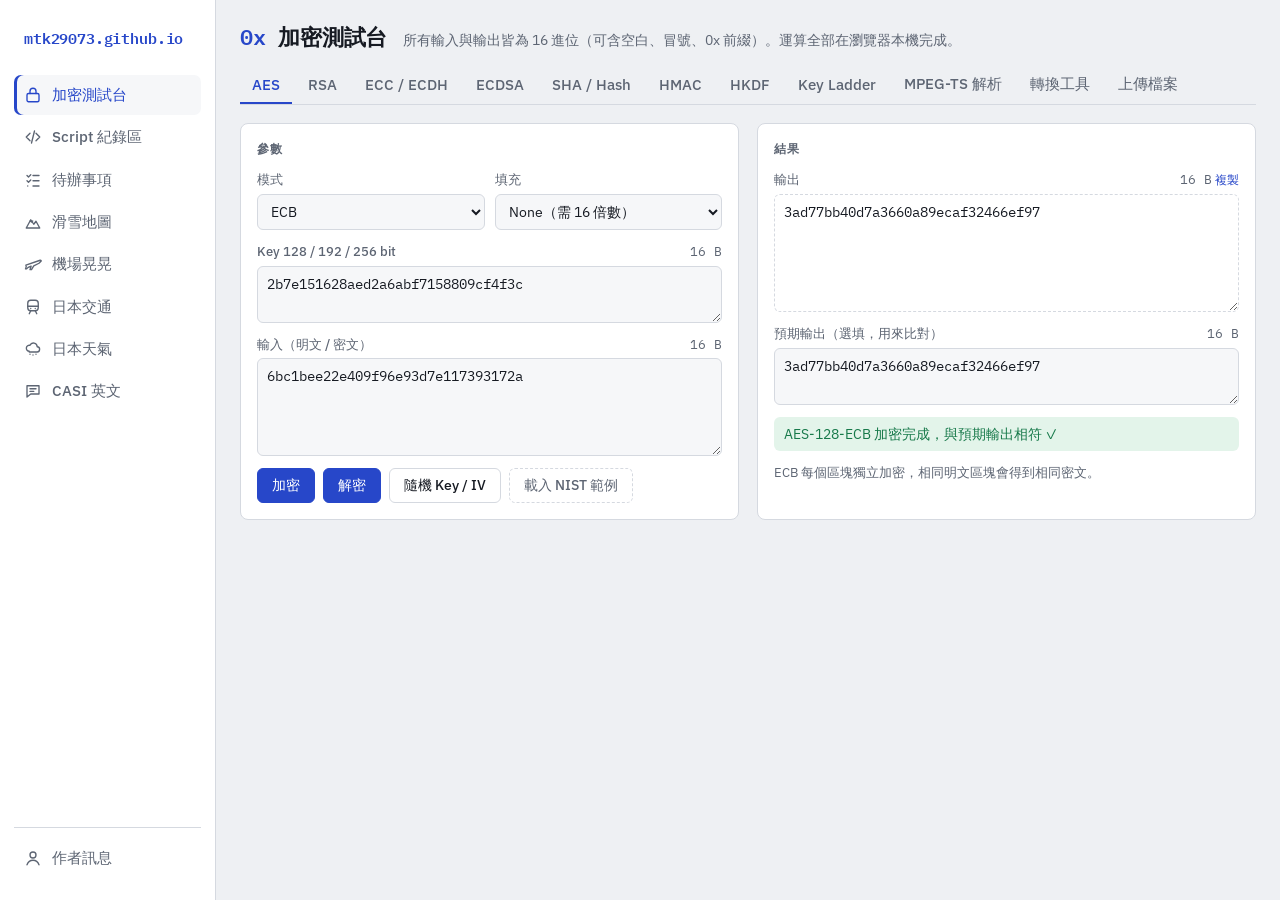
==== commit 48750a20: "Merge newer site: airport maps, Japan rail/metro/weather, CASI page - index.html: add 機場晃晃 (airport " ====
--- a/index.html
+++ b/index.html
@@ -368,24 +368,6 @@
 .vnote { color: var(--muted); font-size: 0.8rem; display: block; margin-top: 2px; }
 #vnQuiz[aria-pressed="true"] { border-style: solid; border-color: var(--accent); color: var(--accent); }
 @media (max-width: 560px) { #v-vn table.jtab tr { display: grid; grid-template-columns: auto minmax(0, 1fr); border-top: 1px solid var(--line); } #v-vn table.jtab td { border-top: 0; } #v-vn table.jtab td.jm { grid-column: 2; padding-top: 0; min-width: 0; } #v-vn table.jtab td:first-child { width: auto; } }
-/* ---- CASI 筆記 ---- */
-#casiTabs { flex-wrap: wrap; margin-bottom: 16px; max-width: 100%; }
-.casisec h2 { font-size: 0.9rem; }
-.casisec h3 { font: 600 1rem var(--sans); margin: 10px 0 0; }
-.casilead { margin: 0; font-size: 0.95rem; }
-.casinote { margin: 0; font-size: 0.86rem; color: var(--muted); }
-.casilead span, .casinote span { display: block; color: var(--muted); font-size: 0.86rem; margin-top: 2px; }
-.casilist { margin: 0; padding-left: 1.3em; display: flex; flex-direction: column; gap: 6px; font-size: 0.9rem; }
-.casiwrap { overflow-x: auto; border: 1px solid var(--line); border-radius: 8px; }
-table.casitab { width: 100%; border-collapse: collapse; font-size: 0.88rem; min-width: 520px; }
-table.casitab.two { min-width: 0; }
-table.casitab th { text-align: left; font-weight: 600; font-size: 0.78rem; color: var(--muted); background: var(--well); padding: 7px 10px; white-space: nowrap; }
-table.casitab td { padding: 8px 10px; border-top: 1px solid var(--line); vertical-align: top; line-height: 1.5; }
-table.casitab td:first-child { font-weight: 600; }
-table.casitab.two td:first-child { font-weight: 500; width: 55%; }
-table.casitab td small { display: block; font-size: 0.84rem; font-weight: 400; color: var(--muted); margin-top: 2px; }
-.casisay { float: right; margin: 0 0 0 8px; width: 26px; height: 26px; border-radius: 50%; border: 1px solid var(--line); background: var(--well); color: var(--accent); font-size: 10px; cursor: pointer; }
-.casisay:hover { border-color: var(--accent); }
 /* ---- 滑雪場地圖 ---- */
 .skigrid { display: grid; grid-template-columns: minmax(0, 1.5fr) minmax(300px, 1fr); gap: 16px; align-items: start; }
 @media (max-width: 900px) { .skigrid { grid-template-columns: minmax(0, 1fr); } }
@@ -466,6 +448,69 @@
 .zclose .tpref { display: none; }
 @media (prefers-color-scheme: dark), (max-width: 800px) { :root:not([data-theme="light"]) .skimap.toon { filter: brightness(.88) saturate(.95); } }
 .leaflet-container { font-family: var(--sans); }
+/* ---- 日本交通・日本天氣（iframe） ---- */
+.jpframe { display: block; width: 100%; height: calc(100dvh - 210px); min-height: 520px; border: 1px solid var(--line); border-radius: 10px; background: #070b18; }
+@media (max-width: 800px) { .jpframe { height: calc(100dvh - 250px - env(safe-area-inset-bottom)); min-height: 440px; } }
+/* 日本交通・日本天氣：右側整個滿版（沒有外距，頂端只留一條細工具列，iframe 吃滿剩下的高度） */
+.main:has(.view.fv:not([hidden])) { padding: 0; }
+.view.fv:not([hidden]) { max-width: none; margin: 0; height: 100vh; display: flex; flex-direction: column; }
+.fvbar { display: flex; flex-wrap: wrap; align-items: center; gap: 6px 14px; padding: 8px 14px; border-bottom: 1px solid var(--line); background: var(--panel); }
+.fvbar h1 { font-size: 1.05rem; margin: 0; }
+.fvbar p { margin: 0; color: var(--muted); font-size: 0.82rem; flex: 1; min-width: 0; overflow: hidden; text-overflow: ellipsis; white-space: nowrap; }
+.fvbar .hndtabs { margin: 0; }
+.fvbar .b { margin-left: auto; }
+.fvbar p + .b { margin-left: 0; }
+.view.fv .jpframe { flex: 1; height: auto; min-height: 0; border: 0; border-radius: 0; }
+@media (max-width: 800px) {
+  .main:has(.view.fv:not([hidden])) { padding: 0; }
+  .view.fv:not([hidden]) { height: calc(100dvh - 58px - env(safe-area-inset-bottom)); padding-top: env(safe-area-inset-top); }
+  .fvbar p { display: none; }
+}
+/* ---- 機場晃晃 ---- */
+.apbar { display: flex; flex-wrap: wrap; gap: 10px 16px; align-items: center; margin-bottom: 10px; }
+.apbar .hndtabs { margin-bottom: 0; }
+.apsel { display: flex; align-items: center; gap: 8px; font-weight: 600; }
+.apsel select { width: auto; min-width: 230px; font: 600 0.95rem var(--sans); padding: 8px 10px; }
+.aptitle { font: 700 1.15rem var(--sans); margin: 6px 0 2px; }
+.apintro { margin-bottom: 12px; max-width: 75ch; }
+.aptrains { display: flex; align-items: center; gap: 6px; background: var(--well); border-radius: 8px; padding: 8px; }
+.aptrains figure { margin: 0; flex: 1 1 0; min-width: 0; max-width: 220px; text-align: center; }
+.aptrain { width: 100%; height: auto; display: block; }
+.aptrains figcaption { display: flex; flex-direction: column; font-size: 0.8rem; }
+.aptrains figcaption small { color: var(--muted); font-size: 0.72rem; }
+.aparrow { color: var(--muted); font-size: 1.2rem; }
+.skinm small em { color: var(--err); font-style: normal; }
+.hndtabs { margin-bottom: 14px; }
+.hndtabs button { padding: 7px 16px; font-size: 0.9rem; }
+.hnd3d { position: relative; height: min(72vh, 680px); min-height: 380px; border-radius: 8px; overflow: hidden; border: 1px solid var(--line); background: #cfe8fb; }
+#ap3d { position: absolute; inset: 0; }
+#ap3d canvas { display: block; touch-action: none; }
+.hnd3d.full { position: fixed; inset: 0; z-index: 60; height: auto; border-radius: 0; border: 0; }
+.hndfullx { position: absolute; top: max(10px, env(safe-area-inset-top)); right: 10px; z-index: 2; }
+#hndLegend i { width: 10px; height: 10px; border-radius: 3px; vertical-align: -1px; }
+@media (max-width: 560px) { .hnd3d { height: 58vh; min-height: 320px; } #hndLegend { display: none; } }
+.hndcat i { display: inline-block; width: 9px; height: 9px; border-radius: 50%; margin-right: 5px; }
+#hndCats .b { padding: 4px 10px; font-size: 0.8rem; }
+#hndCats .b[aria-pressed="true"] { border-style: solid; border-color: var(--accent); color: var(--fg); background: color-mix(in srgb, var(--accent) 10%, transparent); }
+.hndfood, .hndtips, .hndt2 { margin: 0; padding-left: 18px; font-size: 0.86rem; display: flex; flex-direction: column; gap: 4px; }
+.hndt2 small { color: var(--muted); }
+.hndsteps { margin: 0; padding-left: 20px; font-size: 0.88rem; display: flex; flex-direction: column; gap: 8px; }
+.hnddia { width: 100%; height: auto; background: var(--well); border-radius: 8px; }
+.hnddia .t { font: 500 12px var(--sans); fill: var(--muted); }
+.hnddia .w, .hnddia .ws, .hnddia .d { font: 700 14px var(--sans); text-anchor: middle; }
+.hnddia .w { fill: #fff; } .hnddia .ws { fill: #fff; font-size: 11px; font-weight: 500; } .hnddia .d { fill: #1d2433; font-size: 13px; }
+#hndRoutes { margin-bottom: 8px; }
+#hndRoutes .b[aria-pressed="true"] { border-style: solid; border-color: var(--accent); color: var(--fg); background: color-mix(in srgb, var(--accent) 10%, transparent); }
+#hndRailSt { margin-bottom: 12px; }
+.hsta-wrap { background: none; border: 0; display: flex !important; align-items: center; gap: 4px; pointer-events: none; }
+.hsta-wrap i { width: 12px; height: 12px; flex: none; border-radius: 50%; background: #fff; border: 3px solid #2b2f3a; }
+.hsta-wrap i.big { width: 16px; height: 16px; border-color: #e5484d; margin: -2px; }
+.hsta-wrap span { font: 700 12px var(--sans); color: #1d2433; background: rgba(255,255,255,.9); border-radius: 6px; padding: 1px 6px; white-space: nowrap; box-shadow: 0 1px 3px rgba(0,0,0,.2); }
+.note-wrap span { font-weight: 500; color: #0b3d91; }
+.hndtt { margin-bottom: 10px; } .hndtt b { font-size: 0.86rem; }
+.hndtt ul { list-style: none; margin: 4px 0 0; padding: 0; display: grid; grid-template-columns: repeat(auto-fill, minmax(150px, 1fr)); gap: 4px 12px; }
+.hndtt li { display: flex; justify-content: space-between; font-size: 0.84rem; border-bottom: 1px dashed var(--line); padding: 2px 0; }
+.hndtt li span:last-child { font-family: var(--mono); color: var(--muted); }
 /* ---- 台股策略回測 ---- */
 :root { --k-up: #d12f3a; --k-dn: #16884a; --k-vs: #e08a00; --k-vl: #7a4fd6; }
 @media (prefers-color-scheme: dark), (max-width: 800px) { :root:not([data-theme="light"]) { --k-up: #ff5c66; --k-dn: #35c27a; --k-vs: #ffb340; --k-vl: #b391ff; } }
@@ -635,7 +680,10 @@
     <a href="#scripts" data-view="scripts"><svg viewBox="0 0 24 24" aria-hidden="true"><path d="M8 7l-5 5 5 5M16 7l5 5-5 5M14 4l-4 16"/></svg><span>Script 紀錄區</span></a>
     <a href="#todo" data-view="todo"><svg viewBox="0 0 24 24" aria-hidden="true"><path d="M4 6l2 2 3-3M4 13l2 2 3-3M12 6h8M12 13h8M12 20h8M5 20h.01"/></svg><span>待辦事項</span></a>
     <a href="#ski" data-view="ski"><svg viewBox="0 0 24 24" aria-hidden="true"><path d="M3 20l6-11 4 6 3-4 5 9z"/><path d="M8.2 10.5l1.8 1.5 1.6-1.4"/></svg><span>滑雪地圖</span></a>
-    <a href="#casi" data-view="casi"><svg viewBox="0 0 24 24" aria-hidden="true"><path d="M3 8l9-4 9 4-9 4z"/><path d="M7 10v5c2.5 2 7.5 2 10 0v-5M21 8v6"/></svg><span>CASI 筆記</span></a>
+    <a href="#airport" data-view="airport"><svg viewBox="0 0 24 24" aria-hidden="true"><path d="M2.5 13.5l19-6.5c1-.3 1.8.6 1.2 1.4L20 11l-7 3.5-3 5H8l1.5-4.5-4 1.5-2 2H2l1-3z"/></svg><span>機場晃晃</span></a>
+    <a href="#jtrans" data-view="jtrans"><svg viewBox="0 0 24 24" aria-hidden="true"><rect x="5" y="3" width="14" height="14" rx="4"/><path d="M5 11h14M9 17l-2 4M15 17l2 4M9 14h.01M15 14h.01"/></svg><span>日本交通</span></a>
+    <a href="#jweather" data-view="jweather"><svg viewBox="0 0 24 24" aria-hidden="true"><path d="M7 15a4 4 0 1 1 1-7.9A5 5 0 0 1 17.6 9 3.5 3.5 0 1 1 17 16H7"/><path d="M8 19v.01M12 20v.01M16 19v.01"/></svg><span>日本天氣</span></a>
+    <a href="#casi" data-view="casi"><svg viewBox="0 0 24 24" aria-hidden="true"><path d="M4 5h16v11H9l-5 4z"/><path d="M8 9h8M8 12.5h5"/></svg><span>CASI 英文</span></a>
     <div class="devnav" aria-label="開發選項">
       <p class="navlabel">開發選項</p>
       <div class="navgrp">
@@ -1363,13 +1411,6 @@
   </div>
 </div>
 
-<!-- ============ CASI 筆記 ============ -->
-<div class="view" id="v-casi" hidden>
-  <header class="vhead"><h1>CASI 單板指導員筆記</h1><p>加拿大單板滑雪指導員協會（CASI）Level 1 的規則、考試項目、官方 PDF 重點與示範教學常用句，中英對照；另附 Level 2、Level 3、Park 介紹。句子旁的 ▶ 可以朗讀英文。</p></header>
-  <div class="segbtns" id="casiTabs" role="group" aria-label="章節"></div>
-  <div id="casiBody"></div>
-</div>
-
 <!-- ============ 滑雪場地圖 ============ -->
 <div class="view" id="v-ski" hidden>
   <header class="vhead"><h1>日本滑雪場地圖</h1><p>收錄白馬 Hakuba Valley、二世古、北海道各地、東北、新潟湯澤、北信州・妙高共 41 個雪場。按地區按鈕跳到該地區，點圖釘或右側清單看雪場資料，再按「3D 卡通俯瞰」從空中看整座雪山。</p></header>
@@ -1405,6 +1446,86 @@
     <p class="ski3d-tip">拖曳旋轉、雙指或滾輪縮放、右鍵拖曳平移。山的形狀來自真實地形（高度放大 1.5 倍），樹、雲、纜車車廂是卡通裝飾。</p>
   </div>
   <p class="note" style="margin-top:12px">白馬雪場數據來自 <a href="https://www.hakubavalley.com/ski_resort_info/" target="_blank" rel="noopener">Hakuba Valley 官方網站</a>；其他地區來自各雪場官網與 <a href="https://www.skiresort.com/" target="_blank" rel="noopener">skiresort.com</a>（2026 年 10 月查詢，部分數字為大約值）；交通時間為大約值，出發前請以各雪場與接駁巴士最新公告為準。地圖是示意圖，山峰、湖泊、鐵路位置為大致位置。3D 地形：AWS Terrain Tiles；雪道與纜車：© OpenStreetMap。</p>
+</div>
+
+<!-- ============ 機場晃晃：機場免稅店 3D 地圖 + 去搭新幹線 ============ -->
+<div class="view" id="v-airport" hidden>
+  <header class="vhead"><h1>機場晃晃</h1><p>日本機場出境後的免稅店 3D 地圖，點店家或登機門會畫出步行路線；「去搭新幹線」教你入境後怎麼到新幹線月台。從下拉選單選機場。</p></header>
+  <div class="apbar">
+    <label class="apsel"><span>機場</span><select id="apSel" aria-label="選擇機場"></select></label>
+    <div class="segbtns hndtabs" id="apTabs"><button type="button" data-t="map" aria-pressed="true">3D 免稅店地圖</button><button type="button" data-t="rail" aria-pressed="false">去搭新幹線</button></div>
+  </div>
+  <h2 class="aptitle" id="apTitle"></h2>
+  <p class="note apintro" id="apIntro"></p>
+  <section id="apMapSec">
+    <div class="skigrid">
+      <div class="card">
+        <div class="btns">
+          <div class="segbtns" id="apFloor"></div>
+          <div class="segbtns" id="apTheme"><button type="button" data-s="day" aria-pressed="true">白天</button><button type="button" data-s="night" aria-pressed="false">夜景</button></div>
+        </div>
+        <div class="btns">
+          <button class="b ghost" type="button" id="apOrbit" aria-pressed="true">暫停旋轉</button>
+          <button class="b ghost" type="button" id="apHome">回到全景</button>
+          <button class="b ghost" type="button" id="apFull">全螢幕</button>
+          <label class="ck"><input type="checkbox" id="apRoof"> 屋頂（全部樓層時）</label>
+          <label class="ck"><input type="checkbox" id="apPeople" checked> 人潮</label>
+        </div>
+        <div class="hnd3d" id="ap3dWrap"><div id="ap3d"></div>
+          <button class="b hndfullx" type="button" id="apFullX" hidden>關閉全螢幕</button>
+          <div class="ski3d-legend" id="hndLegend"><span><i style="background:#d99a12"></i>綜合免稅</span><span><i style="background:#7b4fd6"></i>精品</span><span><i style="background:#e0559a"></i>化妝品</span><span><i style="background:#e8742b"></i>伴手禮</span><span><i style="background:#2a9d8f"></i>生活</span><span><i style="background:#3f9c4a"></i>餐飲</span><span><i style="background:#2747c9"></i>登機門</span><span><i style="background:#ff3b5c"></i>步行路線</span></div>
+          <p class="ski3d-st" id="apSt" hidden></p>
+        </div>
+        <p class="note" id="apSrc"></p>
+      </div>
+      <div class="skiside">
+        <div class="card" id="apCard"></div>
+        <div class="card"><h2>我的登機門</h2><select id="apGate" aria-label="選擇登機門"></select><p class="note">選了登機門會畫出路線，並列出登機門附近的店。</p></div>
+        <div class="card"><h2>店家目錄</h2><input id="apQ" type="search" placeholder="搜尋店名、品牌、商品（例：香水、威士忌、抹茶）" aria-label="搜尋店家"><div class="btns" id="apCats"></div><ul class="skilist" id="apList"></ul></div>
+        <div class="card"><h2>小提醒</h2><ul class="hndtips" id="apTips"></ul></div>
+        <div class="card" id="apExtraC"><h2 id="apExtraT"></h2><ul class="hndt2" id="apExtra"></ul></div>
+      </div>
+    </div>
+  </section>
+  <section id="apRailSec" hidden>
+    <p class="st" id="apRailSt">選一條路線，地圖會畫出來，紅點是列車移動的方向。</p>
+    <div class="skigrid">
+      <div class="card"><div class="btns" id="apRoutes"></div><div id="apRailMap" class="skimap"></div><p class="note">時間與票價是參考值，實際以各鐵路公司公告為準。</p></div>
+      <div class="skiside">
+        <div class="card" id="apRoute"></div>
+        <div class="card"><h2>新幹線所需時間（參考，最快車種）</h2><div id="apTimes"></div><p class="note" id="apTimesNote"></p></div>
+      </div>
+    </div>
+  </section>
+</div>
+
+<!-- ============ 日本交通：新幹線・全國鐵道網 / 東京地下鐵（japan/ 底下的獨立頁面） ============ -->
+<div class="view fv" id="v-jtrans" hidden>
+  <div class="fvbar">
+    <h1>日本交通</h1>
+    <div class="segbtns hndtabs" id="jtTabs"><button type="button" data-t="rail" aria-pressed="true">🚄 新幹線・全國鐵道網</button><button type="button" data-t="metro" aria-pressed="false">🚇 東京地下鐵</button></div>
+    <a class="b ghost" id="jtOpen" href="japan/rail.html" target="_blank" rel="noopener">在新分頁開啟</a>
+  </div>
+  <iframe class="jpframe" id="jtRail" title="日本全國鐵道網"></iframe>
+  <iframe class="jpframe" id="jtMetro" title="東京地下鐵路線圖" hidden></iframe>
+</div>
+
+<!-- ============ 日本天氣（japan/weather.html） ============ -->
+<div class="view fv" id="v-jweather" hidden>
+  <div class="fvbar">
+    <h1>日本天氣</h1><p>全國 51 個觀測點的氣溫、降雨、降雪量、風速等 7 日預報（資料：Open-Meteo）。</p>
+    <a class="b ghost" href="japan/weather.html" target="_blank" rel="noopener">在新分頁開啟</a>
+  </div>
+  <iframe class="jpframe" id="jwFrame" title="日本天氣圖"></iframe>
+</div>
+
+<!-- ============ CASI 英文常用句子（casi/casi.html） ============ -->
+<div class="view fv" id="v-casi" hidden>
+  <div class="fvbar">
+    <h1>CASI 英文常用句子</h1><p>單板教練考試專用（術語、教學流程、口令、動作分析、安全、雪況、考官與同學對話）＋通用英文口說，可朗讀、收藏、練習。</p>
+    <a class="b ghost" href="casi/casi.html" target="_blank" rel="noopener">在新分頁開啟</a>
+  </div>
+  <iframe class="jpframe" id="casiFrame" title="CASI 英文常用句子"></iframe>
 </div>
 
 <!-- ============ 日文學習 ============ -->
@@ -3180,10 +3301,11 @@
 })();
 
 const showView = (() => {
-  const VIEWS = ['crypto', 'scripts', 'todo', 'ski', 'casi', 'owner', 'chip', 'stock', 'fin', 'level', 'jp', 'vn'];
+  const VIEWS = ['crypto', 'scripts', 'todo', 'ski', 'airport', 'jtrans', 'jweather', 'casi', 'owner', 'chip', 'stock', 'fin', 'level', 'jp', 'vn'];
   const DEV_VIEWS = ['chip', 'stock', 'fin', 'level', 'jp', 'vn'];
   const links = document.querySelectorAll('.side [data-view]');
   function showView(v) {
+    if (v === 'haneda') v = 'airport';
     if (!VIEWS.includes(v)) v = 'crypto';
     if (DEV_VIEWS.includes(v) && !hexAuth.dev) v = 'owner';
     links.forEach(a => a.setAttribute('aria-current', a.dataset.view === v ? 'page' : 'false'));
@@ -3197,7 +3319,7 @@
   links.forEach(a => a.addEventListener('click', e => { e.preventDefault(); showView(a.dataset.view); }));
   document.querySelectorAll('.navhead').forEach(b => b.addEventListener('click', () => { const sub = $(b.getAttribute('aria-controls')), open = b.getAttribute('aria-expanded') !== 'true'; b.setAttribute('aria-expanded', String(open)); sub.hidden = !open; }));
   const h = location.hash.slice(1);
-  const start = VIEWS.includes(h) ? h : store.get('hexlab-view', 'crypto');
+  const start = VIEWS.includes(h) || h === 'haneda' ? h : store.get('hexlab-view', 'crypto');
   showView(DEV_VIEWS.includes(start) ? 'crypto' : start);
   return showView;
 })();
@@ -5824,19 +5946,10 @@
   const ring = r => { const out = []; r.forEach((i, k) => { const a = arc(i); out.push(...(k ? a.slice(1) : a)); }); return out; };
   return o.geometries.map(g => ({ type: 'Feature', properties: g.properties, geometry: g.type === 'Polygon' ? { type: 'Polygon', coordinates: g.arcs.map(ring) } : { type: 'MultiPolygon', coordinates: g.arcs.map(p => p.map(ring)) } }));
 }
-function skiFont() {
-  if (document.getElementById('skiFont')) return;
-  const l = document.createElement('link'); l.id = 'skiFont'; l.rel = 'stylesheet'; l.href = 'https://fonts.googleapis.com/css2?family=M+PLUS+Rounded+1c:wght@500;800&display=swap'; document.head.appendChild(l);
-}
-
-(() => {
-  let map = null, markers = {}, sel = null, loading = null;
-  const fmt = n => n.toLocaleString('zh-TW');
-  const LV = [['初級', '--ok'], ['中級', '--accent'], ['上級', '--err']];
-  const TONE = { easy: '#34b36e', mid: '#3d7be0', hard: '#e5484d' };
-  const toneOf = r => r.lv[0] >= 50 ? TONE.easy : r.lv[2] >= 30 ? TONE.hard : TONE.mid;
-  const toneVar = r => r.lv[0] >= 50 ? '--ok' : r.lv[2] >= 30 ? '--err' : '--accent';
-  function loadLeaflet() {
+// Leaflet 只載入一次（滑雪地圖、羽田新幹線地圖共用）
+const loadLeaflet = (() => {
+  let loading = null;
+  return () => {
     if (window.L) return Promise.resolve();
     if (loading) return loading;
     loading = new Promise((ok, bad) => {
@@ -5845,7 +5958,21 @@
       s.onload = ok; s.onerror = () => { loading = null; bad(new Error('地圖元件載入失敗，請確認網路連線')); }; document.head.appendChild(s);
     });
     return loading;
-  }
+  };
+})();
+
+function skiFont() {
+  if (document.getElementById('skiFont')) return;
+  const l = document.createElement('link'); l.id = 'skiFont'; l.rel = 'stylesheet'; l.href = 'https://fonts.googleapis.com/css2?family=M+PLUS+Rounded+1c:wght@500;800&display=swap'; document.head.appendChild(l);
+}
+
+(() => {
+  let map = null, markers = {}, sel = null;
+  const fmt = n => n.toLocaleString('zh-TW');
+  const LV = [['初級', '--ok'], ['中級', '--accent'], ['上級', '--err']];
+  const TONE = { easy: '#34b36e', mid: '#3d7be0', hard: '#e5484d' };
+  const toneOf = r => r.lv[0] >= 50 ? TONE.easy : r.lv[2] >= 30 ? TONE.hard : TONE.mid;
+  const toneVar = r => r.lv[0] >= 50 ? '--ok' : r.lv[2] >= 30 ? '--err' : '--accent';
   // 卡通圖釘：圓角貼紙 + 小雪山圖示 + 編號
   function icon(r, i, on) {
     return L.divIcon({ className: 'tpin-wrap', iconSize: [40, 46], iconAnchor: [20, 44],
@@ -5956,26 +6083,14 @@
   const LIFTKW = { hanazono: /花園|HANAZONO/i, hirafu: /エース|キング|King|Ace|スインギングモンキー|Swinging/i,
     village: /ニセコゴンドラ|Niseko Gondola|ビレッジ|Village|バンザイ|コミュニティ|カントリーロード|森のチェア|ワンダーランド/i, annupuri: /アンヌプリ|Annupuri|ジャンボ|Jumbo|ドリーム|Dream/i };
   const segDist = (p, a, b) => { const k = Math.cos(p[1] * Math.PI / 180), dx = (b[0] - a[0]) * k, dy = b[1] - a[1], L = dx * dx + dy * dy, t = L ? Math.max(0, Math.min(1, ((p[0] - a[0]) * k * dx + (p[1] - a[1]) * dy) / L)) : 0; return Math.hypot((p[0] - a[0]) * k - t * dx, p[1] - a[1] - t * dy) * 111; };   // 公里
-  // 雪道資料快照：事先把每個雪場的雪道、纜車抓好存成 ski-osm.json，網頁直接讀，不用每次都問 OpenStreetMap（伺服器常常忙到回 502／429）
-  let SNAP = null;
-  const snapshot = () => SNAP || (SNAP = fetch('ski-osm.json').then(res => res.ok ? res.json() : {}).catch(() => ({})));
-  const unpack = a => (a || []).map(f => ({ name: f.n || '', d: f.d || '', kind: f.k || '', pts: f.p }));
-  // 即時查詢時輪流試幾個 Overpass 伺服器
-  const OVERPASS = ['https://overpass-api.de/api/interpreter', 'https://overpass.kumi.systems/api/interpreter', 'https://overpass.private.coffee/api/interpreter'];
   async function fetchOSM(r) {
     const key = 'ski3dv5-' + r.id;   // 改過篩選方式就換版本，舊的快取才不會繼續用
-    try { const c = JSON.parse(localStorage.getItem(key) || 'null'); if (c && Date.now() - c.t < 30 * 864e5 && Array.isArray(c.pistes) && (c.pistes.length || c.lifts.length)) return c; } catch {}
-    const sp = (await snapshot())[r.id];
-    if (sp && (sp.p.length || sp.l.length)) return { t: Date.now(), area: sp.a || '', pistes: unpack(sp.p), lifts: unpack(sp.l), snap: true };
+    try { const c = JSON.parse(localStorage.getItem(key) || 'null'); if (c && Date.now() - c.t < 30 * 864e5 && Array.isArray(c.pistes)) return c; } catch {}
     const [la, lo] = r.ll, dy = 0.045, dx = 0.055, bb = `${la - dy},${lo - dx},${la + dy},${lo + dx}`;
     const q = `[out:json][timeout:40];(way["landuse"="winter_sports"](around:4500,${la},${lo});relation["landuse"="winter_sports"](around:4500,${la},${lo}););out tags geom;(way["piste:type"="downhill"](${bb});way["aerialway"~"gondola|cable_car|chair_lift|mixed_lift|drag_lift|t-bar|j-bar|platter|magic_carpet"](${bb}););out tags geom;`;
-    let j = null;
-    for (let round = 0; round < 2 && !j; round++) for (const ep of OVERPASS) {
-      try { const res = await fetch(ep, { method: 'POST', body: 'data=' + encodeURIComponent(q) }); if (res.ok) { j = await res.json(); break; } } catch {}
-      await new Promise(ok => setTimeout(ok, 800));
-    }
-    if (!j) throw new Error('osm');
-    const pistes = [], lifts = [], areas = [];
+    const res = await fetch('https://overpass-api.de/api/interpreter', { method: 'POST', body: 'data=' + encodeURIComponent(q) });
+    if (!res.ok) throw new Error('osm');
+    const j = await res.json(), pistes = [], lifts = [], areas = [];
     for (const e of j.elements || []) {
       const t = e.tags || {};
       if (t.landuse === 'winter_sports') {
@@ -6003,7 +6118,7 @@
     const byLift = f => f.pts.filter(p => segs.some(([a, b]) => segDist(p, a, b) <= 0.35)).length / f.pts.length >= 0.5;
     const keep = area ? mine : myLifts.length ? byLift : near;
     const out = { t: Date.now(), area: area ? area.name : '', pistes: pistes.filter(keep), lifts: myLifts.length ? myLifts : lifts.filter(keep) };
-    if (out.pistes.length || out.lifts.length) try { localStorage.setItem(key, JSON.stringify(out)); } catch {}
+    try { localStorage.setItem(key, JSON.stringify(out)); } catch {}
     return out;
   }
   // ---------- 資料：地形高度（Terrarium 圖磚，zoom 12，約 30 m 解析度） ----------
@@ -6360,8 +6475,8 @@
       new ResizeObserver(() => { const w = $$('ski3dMap').clientWidth, h = $$('ski3dMap').clientHeight; if (!w || !h) return; renderer.setSize(w, h); camera.aspect = w / h; camera.updateProjectionMatrix(); }).observe($$('ski3dMap'));
     }
     { const w = $$('ski3dMap').clientWidth, h = $$('ski3dMap').clientHeight; if (w && h) { renderer.setSize(w, h); camera.aspect = w / h; camera.updateProjectionMatrix(); } }
-    let osm = { pistes: [], lifts: [] }, osmErr = false;
-    try { osm = await fetchOSM(r); } catch { osmErr = true; }
+    let osm = { pistes: [], lifts: [] };
+    try { osm = await fetchOSM(r); } catch {}
     if (cur !== r) return;
     // 畫面中心：雪場附近（3.5 公里內）雪道與纜車的範圍中心
     const base = [r.ll[1], r.ll[0]], pts = [];
@@ -6380,7 +6495,7 @@
     controls.minDistance = 8; controls.maxDistance = world.RU * 7;
     home(); auto = true; syncAuto();
     cancelAnimationFrame(raf); loop();
-    st(osm.pistes.length || osm.lifts.length ? '拖曳可以轉動雪山，雙指或滾輪縮放；按「飛行導覽」坐著纜車上山！' : (osmErr ? '雪道資料伺服器（OpenStreetMap）現在太忙，暫時只顯示地形；請關閉後再開一次' : 'OpenStreetMap 沒有這裡的雪道資料，只顯示地形'), osmErr ? 'err' : 'ok');
+    st(osm.pistes.length || osm.lifts.length ? '拖曳可以轉動雪山，雙指或滾輪縮放；按「飛行導覽」坐著纜車上山！' : 'OpenStreetMap 沒有這裡的雪道資料，只顯示地形', 'ok');
     setTimeout(() => { if (cur === r && $$('ski3dSt').classList.contains('ok')) st(''); }, 6000);
   }
   function close() { $$('ski3d').hidden = true; document.body.classList.remove('ski3d-on'); cancelAnimationFrame(raf); tour = null; cur = null; }
@@ -6397,315 +6512,1068 @@
     document.querySelectorAll('#ski3dStyle button').forEach(x => x.setAttribute('aria-pressed', x === b));
     if (cur) { const r = cur; cur = null; open(r); }
   });
-  return { open, close };
+  return { open, close, load };
 })();
 
-// ================= CASI 單板指導員筆記（中英對照） =================
-// 資料來源：CASI 官網課程頁、Level 1/2/3 與 Park 1 Evaluator Guide 2023-24、Level 1 Course Guide 中英版（2026-11 查詢）
-// 儲存格內用 \n 分行：第一行英文、第二行中文。say: 該欄可按鈕朗讀英文。
-const CASI = [
-  { id: 'rules', t: 'L1 規則', h: '課程規則 Course rules',
-    lead: ['Level 1 是三天、至少 18 小時的課程，滑行與教學兩項都要「Meets Standard」才拿得到證照。', 'Level 1 is a 3-day course of at least 18 hours; you must reach Meets Standard in both riding and teaching to be certified.'],
-    blocks: [
-      { cols: ['項目 Item', 'English', '中文'], rows: [
-        ['年齡 Age', '14 years old on the first day of the course (current website).', '開課第一天須滿 14 歲（現行官網）。舊版中英課程指南寫 15 歲，以報名頁為準。'],
-        ['滑行能力 Riding ability', 'Comfortable and safe riding on intermediate terrain.', '能在中級雪道舒適且安全地滑行。'],
-        ['語言 Language', 'Fluent in the language of the course you register for.', '能流利使用所報名課程的授課語言。'],
-        ['時數 Duration', '3 days, minimum 18 hours, including evaluations.', '3 天，至少 18 小時，含評核。'],
-        ['出席 Attendance', 'Full attendance is mandatory; missing any part makes you ineligible for evaluation. Arrive 10 minutes early.', '必須全程出席，缺任何一段就失去評核資格。每個時段提早 10 分鐘到。'],
-        ['安全帽 Helmet', 'Helmets are mandatory on all CASI courses.', '所有 CASI 課程都必須戴安全帽。'],
-        ['線上課程 Online portion', 'The online preparation workshop is mandatory and must be finished before the course ends.', '線上預習課程為必修，須在課程結束前完成，否則不發證。'],
-        ['評分方式 Scoring', 'Ongoing assessment over 3 days. Each component is rated Meets Standard or Below Standard; there is no numeric score.', '三天持續評核。每項只有「達標」或「未達標」，沒有分數。'],
-        ['通過條件 Pass rule', 'Pass both the riding and the teaching evaluation. Each is half of the result.', '滑行與教學都要通過，兩者各占一半。'],
-        ['補考 Retest', 'Fail one part: retest that part within 2 years. Fail both: retake the full course.', '只有一項未過：2 年內補考該項。兩項都未過：重上整個課程。'],
-        ['補考日 Retest day', 'Teaching retest candidates join on Day 2; riding retest candidates join on Day 3. A 1-day Re-test Day is also offered.', '教學補考者第 2 天報到，滑行補考者第 3 天報到。也可報名一日補考。'],
-        ['超過 2 年 After 2 years', 'Retake the full course, but only the remaining part is evaluated.', '需重上完整課程，但只評核尚未通過的那一項。'],
-        ['證照範圍 Scope', 'Certified to teach beginners up to the Novice Turn level.', '可教初學者到 Novice Turn（新手連續轉彎）程度。'],
-        ['後續 Next step', 'Prerequisite for Level 2 Instructor and Park Instructor 1.', '是 Level 2 與 Park 1 指導員課程的報名前提。'],
-        ['費用 Fees', 'Course $552.98 early / $608.28 regular; retest $167.13 early / $183.84 regular. Lift tickets not included.', '加拿大官網標價：課程早鳥 $552.98、一般 $608.28；補考早鳥 $167.13、一般 $183.84。不含纜車票。海外開課的費用請看當地報名頁。'],
-      ] },
-      { h: '三天流程 3-day agenda', cols: ['天 Day', 'English', '中文'], rows: [
-        ['Day 1', 'Registration and introductions. Warm-up and Riding Skills Improvement Session #1. Afternoon: QuickRide System presentation. Daily review and evaluation.', '報到與自我介紹。暖身與滑行技術提升課一。下午 QuickRide 系統講解。每日回顧與評核。'],
-        ['Day 2', 'QuickRide System presentation continues, morning and afternoon. Workshop review. Daily review and evaluation.', '上下午繼續 QuickRide 系統講解與練習教學。研討回顧。每日回顧與評核。'],
-        ['Day 3', 'Practice Teaching Session in the morning. Riding Skills Improvement Session #2 in the afternoon. Presentation of results.', '上午實際試教。下午滑行技術提升課二。公布結果。'],
-      ] },
-      { p: ['標準時段是 8:30 報到、9:00 到 11:30 上午課、12:30 到 15:30 下午課，實際時間會依雪場狀況調整。', 'The standard day runs 8:30 registration, 9:00–11:30 morning session, 12:30–3:30 afternoon session; times may change with mountain conditions.'] },
-    ] },
-  { id: 'exam', t: 'L1 考試項目', h: '考試項目 Exam items',
-    lead: ['考試分滑行與教學兩大項：滑行看 3 個核心能力加 4 個指定動作，教學看 5 個實務教學技能。', 'The exam has two components: riding (3 Core Competencies plus 4 mandatory maneuvers) and teaching (5 Practical Teaching Skills).'],
-    blocks: [
-      { h: '滑行：三個核心能力 Riding: 3 Core Competencies', note: ['標準是在壓雪中級雪道上展現穩定的中級滑行技術。', 'The standard is consolidated intermediate-level riding on intermediate groomed terrain.'],
-        cols: ['核心能力 Competency', '達標 Meets Standard', '未達標 Below Standard'], rows: [
-        ['Centred & Mobile Position\n居中且靈活的站姿', 'Weight equal over both feet; shoulders, hips, knees and feet stay aligned; even flexion in hips, knees and ankles.\n重心平均在雙腳；肩、髖、膝、腳保持對齊；髖膝踝均勻彎曲。', 'Weight stuck on one foot; body twisted out of alignment; one joint bends far more than the others.\n重心偏一腳；身體扭轉沒對齊；只彎某一個關節。'],
-        ['Turning With The Lower Body\n下半身帶動轉彎', 'Hips and knees start the turn; rotation flows hips to knees to feet; turns are round and symmetrical.\n由髖與膝啟動轉彎；旋轉由髖到膝到腳；彎型圓且對稱。', 'Turns with arms, shoulders or upper body; uses counter-rotation; turns not round.\n用手、肩或上身甩板；反擰；彎型不圓。'],
-        ['Balance Along The Working Edge\n在工作刃上平衡', 'Combines inclination and angulation for reliable edge grip.\n結合傾倒與折疊，板刃抓地穩定。', 'Too much or too little inclination or angulation; edge grip not reliable.\n傾倒或折疊過多或不足；板刃抓不住。'],
-      ] },
-      { h: '滑行：四個指定動作 Riding: 4 mandatory maneuvers', note: ['CW 指滑行走廊寬度 (corridor width)，轉彎要維持在這個寬度內。', 'CW means corridor width; keep your turns inside it.'],
-        cols: ['動作 Maneuver', '雪道 Terrain', '寬度 CW', '重點 Key points'], rows: [
-        ['Beginner Turns, forward and switch\n初學者轉彎（正腳與反腳）', 'Green 綠線', '3–5 m', 'Low speed, started from the lower joints, minimal edge. Same quality in both directions.\n低速、由下肢關節啟動、立刃極少，正反腳品質一致。'],
-        ['Intermediate Sliding Turns\n中級搓雪轉彎', 'Blue 藍線', '5–7 m', 'Medium radius, steady speed, round shape, pressure and edge control.\n中彎、速度穩定、彎型圓、控制壓力與立刃。'],
-        ['Open Carved Turns\n開放式刻滑轉彎', 'Easiest green or cat track\n最緩綠線或連絡道', '3–6 m', 'Linked turns down the fall line, thin pencil-line track, no pivot or skid, constant rhythm.\n沿滾落線連續轉彎、鉛筆線般的細軌跡、不轉板不搓雪、節奏固定。'],
-        ['Hopping Through Turns\n轉彎中跳躍', 'Green or blue\n綠線或藍線', '5–7 m', 'Hop during the traverse while linking turns; land with equal weight on both feet.\n連續轉彎中於橫渡時跳躍，雙腳平均著地。'],
-      ] },
-      { p: ['達標代表動作已穩定，核心能力大部分時間看得出來，坡度或雪況改變時偶有小失誤可接受。', 'Meets Standard means the maneuver is consolidated and Core Competencies show most of the time; minor occasional faults with changes in slope or snow are accepted.'] },
-      { h: '教學：五個實務教學技能 Teaching: 5 Practical Teaching Skills', note: ['標準是能有效教學初學者課程，第 3 天上午的試教是主要展現時段。', 'The standard is teaching beginner lessons effectively; the Day 3 morning Practice Teaching Session is where you show it.'],
-        cols: ['項目 Skill', '考官看什麼 What evaluators look for', '中文'], rows: [
-        ['Guest Service & Safety\n顧客服務與安全', 'Safe, suitable terrain; positive, student-centred lesson; safe and secure environment at all times.', '地形安全合適；課程正向、以學生為中心；全程維持安全環境。'],
-        ['Communication & Lesson Structure\n溝通與課程結構', 'Clear explanations in a What, Why, How format; clear building-block progression.', '用「做什麼、為什麼、怎麼做」講解；課程一步一步堆疊。'],
-        ['Demonstrations\n示範', "Adapted to the student's level, clear, easy to copy, confidence-inspiring, technically correct.", '符合學生程度、清楚、容易模仿、讓人有信心、技術正確。'],
-        ['Analysis & Improvement\n分析與改進', 'Finds the main cause of difficulty; feedback is positive, relevant to the lesson goal, and explains why it matters.', '找出學生卡關的主因；回饋正向、扣緊課程目標，並說明為什麼要改。'],
-        ['Technical Content\n技術內容', 'Technical concepts are correct and complete, in line with CASI methodology, up to novice level.', '技術觀念正確完整，符合 CASI 教學法，範圍到新手程度。'],
-      ] },
-      { p: ['課程指南另列了 Professionalism（專業度）：全程展現專業指導員該有的態度。', 'The course guide also lists Professionalism: display the traits of a professional instructor throughout.'] },
-    ] },
-  { id: 'summary', t: 'PDF 摘要', h: '官方 PDF 重點摘要 Official PDF summary',
-    lead: ['官方文件的核心是三件事：QuickRide 五階段教初學者、訓練循環與 S.A.F.E. 組織每個練習、三個核心能力解釋所有技術。', 'The official documents come down to three ideas: the 5-phase QuickRide System for beginners, the Training Cycle and S.A.F.E. to organise each exercise, and 3 Core Competencies that explain all technique.'],
-    blocks: [
-      { h: 'QuickRide 系統五階段 The QuickRide System', note: ['試教題目都出自這五個階段，每個階段的目標要能用一句話講出來。', 'Practice-teaching topics come from these five phases; be able to state each goal in one sentence.'],
-        cols: ['階段 Phase', '目標 Goal', '常用練習 Sample tactics'], rows: [
-        ['I. Basics 基礎\n裝備、移動', 'Learn to use the equipment and move around with one foot attached.\n認識裝備，單腳穿板自如移動。', 'Parts of the board 雪板部位、Attaching the front foot 穿前腳、Neutral position 中立姿勢、Skating 滑行推進、Climbing & descending 上坡與下坡'],
-        ['II. Sliding 滑動\n直滑降', 'Become comfortable standing on a sliding board.\n在滑動的板上站得自在。', 'Push-Push-Glide 推推滑、Toe/heel drag 腳尖或腳跟拖雪、J-Turns J 型轉彎'],
-        ['III. Control 控制\n橫滑、落葉飄', 'Control speed and direction with both feet attached.\n雙腳穿板控制速度與方向。', 'Gas pedal exercise 踩油門練習、One-foot sideslip & traverse 單腳橫滑與橫渡、Sideslipping 橫滑、Pendulum 落葉飄、Power pendulum 強力落葉飄'],
-        ['IV. Turning 轉彎\n初學者轉彎', 'Learn to change edges in the fall line.\n學會在滾落線上換刃。', 'Static rotation exercise 靜態旋轉練習、Garland 花環練習、Walking through turns 走過轉彎、Beginner turns 初學者轉彎'],
-        ['V. Flow 流暢\n新手轉彎', 'Explore the mountain safely.\n安全地探索雪場。', "Add a traverse between turns 轉彎間加橫渡、Novice turns 新手轉彎、Speed control (4 S's) 速度控制、Sliding 360s 滑行中轉 360、Hopping in traverses 橫渡中跳躍"],
-      ] },
-      { h: '訓練循環 The Training Cycle', note: ['每個練習都照這四步跑一輪，講解要短，讓學生多做。', 'Run every exercise through these four steps; keep explanations short and give students plenty of tries.'],
-        ol: ['Explanation 講解：What, Why, How（做什麼、為什麼、怎麼做）。', 'Demonstration 示範：清楚、慢、讓全組都看得到。', 'Student Trial 學生嘗試：選對地形，給足練習次數。', 'Feedback 回饋：正向、具體，說明為什麼要改。'] },
-      { h: 'S.A.F.E. 教學進程 The S.A.F.E. concept', note: ['教新動作時由靜到動、由易到難，順序是 S、A、F、E。', 'Teach a new movement from static to moving and from easy to hard, in the order S, A, F, E.'],
-        cols: ['步驟 Step', 'English', '中文'], rows: [
-        ['Static 靜態', 'Visualise or feel the movement on flat ground.', '在平地先想像並感受動作。'],
-        ['Active 動態', 'Try the movement while sliding, with close attention to terrain.', '在滑行中嘗試動作，特別注意地形選擇。'],
-        ['Free 自由練習', 'Focused mileage and practice; mistakes are fine, corrected positively.', '大量有重點的練習，允許犯錯並正向修正。'],
-        ['Experimentation 實驗', 'Change the terrain or the movement to build adaptability.', '改變地形或動作，培養適應力。'],
-      ] },
-      { h: '技能架構 The skills framework', note: ['三個核心能力各對應一個主要滑行技能，講解時同樣用 What, Why, How。', 'Each Core Competency maps to a primary riding skill, and is explained as What, Why, How.'],
-        cols: ['核心能力 What', '主要技能 Skill', '目的 Why', '做法 How', '練習 Tactics'], rows: [
-        ['Centred & Mobile Position\n居中且靈活的站姿', 'Position & Balance\n姿勢與平衡', 'Find the position that makes us most stable.\n找到最穩定的姿勢。', 'Even flexion of joints, equal weight, mobile lower joints.\n關節均勻彎曲、重心平均、下肢靈活。', 'Riding fore, aft and centred 前後中重心滑行、Hopping 跳躍、Switch riding 反腳滑行'],
-        ['Turning With The Lower Body\n下半身帶動轉彎', 'Pivot\n轉板', 'Keep rotational alignment so the lower joints turn the board.\n保持旋轉對齊，讓下肢關節轉板。', 'Hips, knees and ankles initiate.\n由髖、膝、踝啟動。', 'Switching hands exercise 換手練習、Garland 花環練習、Pickle jar analogy 轉罐頭蓋比喻'],
-        ['Balance Along The Working Edge\n在工作刃上平衡', 'Edging & Pressure\n立刃與壓力', 'Develop use of the lower joints in edging.\n用下肢關節控制立刃。', 'Flex hips, knees and ankles; ankles build the edge platform; use the sidecut for turn shape.\n彎曲髖膝踝；腳踝建立刃台；用側切做出彎型。', 'Static edging exercise 靜態立刃練習、Stop-n-hops 停跳練習、Carved traverse 刻滑橫渡'],
-      ] },
-      { h: '不同學生的教法 Teaching by student type', cols: ['對象 Student', 'English', '中文'], rows: [
-        ['Group lessons 團體課', 'Several demos, position students so all can see, short explanations with lots of repetition, clear meeting spots, terrain that keeps the group together.', '多次示範、排好隊形讓大家看得到、講解短且多重複、明確的集合點、選能讓全組待在一起的地形。'],
-        ['Children 兒童', 'Fun, game-based learning, exaggerated demos, lots of positive reinforcement, an emergency meeting spot, visual contact at all times.', '遊戲化教學、誇張示範、大量正向鼓勵、約好緊急集合點、全程保持視線接觸。'],
-        ['Private lessons 私人課', "Personalised communication, specific feedback after each try, find the student's learning style, keep intimidation low.", '個人化溝通、每次嘗試後給具體回饋、找出學習風格、降低壓迫感。'],
-      ] },
-    ] },
-  { id: 'phrases', t: '教學常用句', h: '示範教學常用句子 Teaching phrases',
-    lead: ['試教時照「開場、安全、講解、示範、學生嘗試、回饋、收尾」的順序講，每段背兩三句就夠用。官方指南沒有句型範本，以下是依訓練循環與五項教學評分編寫的句子。', 'In practice teaching, speak in this order: opening, safety, explanation, demo, student trial, feedback, wrap-up. The official guide gives no scripted phrases; these were written to fit the Training Cycle and the five teaching criteria.'],
-    blocks: [
-      { h: '開場與了解學生 Opening', say: 0, cols: ['English', '中文'], rows: [
-        ["Hi everyone, my name is Darren and I'll be your instructor today.", '大家好，我是 Darren，今天由我來帶大家。'],
-        ['Have you snowboarded before?', '你之前滑過單板嗎？'],
-        ['Do you do any other board sports, like skateboarding or surfing?', '你有玩其他板類運動嗎，像滑板或衝浪？'],
-        ['Which foot do you ride with in front, left or right?', '你是左腳在前還是右腳在前？'],
-        ['What would you like to achieve today?', '你今天想學到什麼？'],
-        ['How are you feeling? Is everyone warm enough?', '大家狀況還好嗎？會不會冷？'],
-      ] },
-      { h: '安全與隊形 Safety and group management', say: 0, cols: ['English', '中文'], rows: [
-        ["Let's move over to the side of the run, out of the traffic.", '我們移到雪道旁邊，避開其他滑雪者。'],
-        ['Always look uphill before you start.', '出發前一定要先看上方。'],
-        ['Please line up along this side so everyone can see me.', '請沿著這邊排成一排，讓大家都看得到我。'],
-        ["We'll stop and meet at that sign down there.", '我們在下面那個牌子停下來集合。'],
-        ['One at a time, and leave some space between each rider.', '一次一個人，前後保持距離。'],
-        ['If you feel out of control, just sit down gently.', '如果覺得失控，輕輕坐下來就好。'],
-        ['Keep your leash attached and your board across the slope.', '腳繩扣好，雪板橫放在坡上。'],
-      ] },
-      { h: '講解：What, Why, How Explanation', say: 0, cols: ['English', '中文'], rows: [
-        ["What we're going to do now is sideslipping on the heel edge.", '我們現在要練習的是後刃橫滑。'],
-        ['The goal of this exercise is to control your speed.', '這個練習的目的是控制速度。'],
-        ['We do this because it helps you stop anywhere on the slope.', '練這個是因為它能讓你在坡上任何地方停下來。'],
-        ["Here's how: stand centred, with equal weight on both feet.", '做法是：站在板子中間，重心平均放在雙腳。'],
-        ['Bend your ankles, knees and hips evenly.', '腳踝、膝蓋、髖部均勻彎曲。'],
-        ['Look where you want to go, not down at your board.', '看你要去的方向，不要低頭看板子。'],
-        ['To slow down, lift your toes a little more.', '要減速時，把腳尖再抬高一點。'],
-        ['To go, gently lower your toes, like pressing a gas pedal.', '要前進時，輕輕放下腳尖，像踩油門一樣。'],
-        ['Turn your hips and knees in the direction you want to go.', '把髖與膝轉向你要去的方向。'],
-      ] },
-      { h: '示範 Demonstration', say: 0, cols: ['English', '中文'], rows: [
-        ["Watch me first. I'll do it slowly.", '先看我做一次，我會放慢做。'],
-        ['Watch my knees and hips.', '注意看我的膝蓋和髖部。'],
-        ["I'll ride down to that marker and stop.", '我會滑到那個標記然後停下來。'],
-        ['Notice how my upper body stays quiet and aligned with the board.', '注意我的上半身保持穩定，並與雪板對齊。'],
-        ['Did everyone see that? Would you like to see it again?', '大家都看到了嗎？要不要再看一次？'],
-        ["I'll show it once from the front and once from the side.", '我從正面和側面各示範一次。'],
-      ] },
-      { h: '學生嘗試 Student trial', say: 0, cols: ['English', '中文'], rows: [
-        ["Now it's your turn.", '現在換你們試試看。'],
-        ['Who would like to go first?', '誰想先來？'],
-        ['Come down to me one by one when I wave.', '我揮手的時候，一個一個滑到我這裡。'],
-        ["Take your time. There's no rush.", '慢慢來，不急。'],
-        ["Let's try it three more times.", '我們再練習三次。'],
-        ["Let's try the same thing on your toe edge.", '我們換前刃做同樣的練習。'],
-      ] },
-      { h: '回饋與修正 Feedback', say: 0, cols: ['English', '中文'], rows: [
-        ['Great job! Your balance was really steady.', '做得很好！你的平衡很穩。'],
-        ['I liked how you kept your knees bent.', '我喜歡你一直保持膝蓋彎曲。'],
-        ['This time, try to keep more weight on your front foot.', '這次試著把重心多放一點在前腳。'],
-        ['That will help the board turn more easily.', '這樣板子會比較容易轉。'],
-        ["I noticed you're leaning back. Try to stand centred over the board.", '我注意到你身體往後坐，試著站回板子正中間。'],
-        ['Try turning with your hips and knees instead of your shoulders.', '試著用髖和膝轉板，不要用肩膀。'],
-        ['That was much better. Did you feel the difference?', '這次好很多，你有感覺到差別嗎？'],
-        ['How did that feel?', '剛剛感覺怎麼樣？'],
-      ] },
-      { h: '收尾 Wrap-up', say: 0, cols: ['English', '中文'], rows: [
-        ["Let's review what we learned today.", '我們來複習今天學到的內容。'],
-        ['Today you learned how to control your speed with your edges.', '今天你學會了用板刃控制速度。'],
-        ['Keep practising this on gentle terrain.', '繼續在緩坡上練習這個動作。'],
-        ['The next step is linking your turns.', '下一步是把轉彎連起來。'],
-        ['Do you have any questions?', '大家有任何問題嗎？'],
-        ['Thanks for riding with me today. You did great!', '謝謝今天跟我一起滑，你們表現得很棒！'],
-      ] },
-      { h: '完整範例：後刃橫滑 Full sample: heel-side sideslip', say: 1, cols: ['步驟 Step', 'English', '中文'], rows: [
-        ['What', "Now we're going to learn the heel-side sideslip.", '現在我們要學後刃橫滑。'],
-        ['Why', 'This lets you control your speed and stop on any slope.', '這能讓你在任何坡上控制速度並停下來。'],
-        ['How', 'Stand centred, knees bent, and look across the hill. Lower your toes slowly to slide, lift them to stop.', '站在中間、膝蓋彎曲、眼睛看坡的橫向。慢慢放下腳尖就會滑，抬起腳尖就會停。'],
-        ['Demo', "Watch me first. I'll slide down to that sign and stop.", '先看我做，我會滑到那個牌子停下來。'],
-        ['Trial', 'Your turn. Come down one at a time and stop beside me.', '換你們，一次一個人滑下來，停在我旁邊。'],
-        ['Feedback', 'Nice and steady! Next time bend your knees a bit more, so you stay balanced when you stop.', '很穩！下次膝蓋再彎一點，停下來時會更平衡。'],
-      ] },
-    ] },
-  { id: 'glossary', t: '術語表', h: '術語對照表 Glossary',
-    lead: ['考官講評與試教時最常聽到的詞，中文採台灣常見說法。', 'The words you will hear most in feedback and practice teaching; the Chinese follows common Taiwan usage.'],
-    blocks: [
-      { say: 0, cols: ['English', '中文', '說明 Note'], rows: [
-        ['Toe edge / Heel edge', '前刃 / 後刃', '腳尖側與腳跟側的板刃'], ['Nose / Tail', '板頭 / 板尾', ''], ['Regular / Goofy', '左腳在前 / 右腳在前', ''],
-        ['Switch', '反腳滑行', '非慣用腳在前'], ['Fall line', '滾落線', '球自然滾下坡的方向'], ['Traverse', '橫渡', '橫跨雪道滑行'],
-        ['Sideslip', '橫滑', '板子橫向往下滑'], ['Pendulum', '落葉飄', '同一刃左右來回'], ['Garland', '花環練習', '反覆朝滾落線轉再轉回來，不換刃'],
-        ['Skating', '單腳滑行推進', '後腳踩地推'], ['Straight running', '直滑降', ''], ['Edge change', '換刃', ''],
-        ['Pivot', '轉板', '讓板子旋轉改變方向'], ['Edging', '立刃', ''], ['Pressure', '壓力控制', ''],
-        ['Inclination', '傾倒', '整個身體往彎內倒'], ['Angulation', '折疊', '彎曲關節來增加立刃角'], ['Counter-rotation', '反擰', '上下半身反向旋轉，Level 1 要避免'],
-        ['Rotational alignment', '旋轉對齊', '肩、髖、膝、腳朝同一方向'], ['Flexion / Extension', '彎曲 / 伸展', ''], ['Edge grip', '板刃抓地力', ''],
-        ['Sidecut', '側切', '板子側邊的弧度'], ['Sliding turn / Carved turn', '搓雪轉彎 / 刻滑轉彎', ''], ['Corridor width (CW)', '滑行走廊寬度', '轉彎左右範圍'],
-        ['Groomed terrain', '壓雪雪道', ''], ['Green / Blue run', '綠線 / 藍線', '初級 / 中級雪道'], ['Cat track', '連絡道', '窄而平緩的道路'],
-        ['Building blocks', '積木式進程', '小步驟逐步堆疊'], ['Duty of care', '照顧義務', '指導員對學生安全的責任'],
-      ] },
-    ] },
-  { id: 'next', t: 'L2・L3・Park', h: '進階證照：Level 2、Level 3、Park',
-    lead: ['Level 1 之後有兩條路：往上考 Level 2、Level 3，或轉向公園的 Park 1、Park 2；要考 Level 3 的教學與滑行模組，必須先有 Park 1。', 'After Level 1 there are two paths: up to Level 2 and Level 3, or into the park with Park 1 and Park 2. Park 1 is required before the Level 3 Teaching and Riding modules.'],
-    blocks: [
-      { h: '各證照比較 At a glance', cols: ['證照', '前提 Prerequisite', '時數 Duration', '可教範圍 Teaching scope', '課程費（早鳥 / 一般）'], rows: [
-        ['Level 1', 'Age 14.\n滿 14 歲。', '3 days, 18 h', 'Beginners up to Novice Turn.\n初學者到新手轉彎。', '$552.98 / $608.28'],
-        ['Level 2', 'Level 1, age 16.\n持 Level 1、滿 16 歲。', '4 days, 24 h', 'Up to intermediate, in skills and terrain.\n到中級技術與地形。', '$694.97 / $764.47'],
-        ['Level 3', 'Level 2; Park 1 for Teaching and Riding.\n持 Level 2；教學與滑行模組另需 Park 1。', '3 modules of 2 days (12 h) each, plus 3 one-day exams.\n三個模組各 2 天，加三場各 1 天的考試。', 'Advanced riders on all-mountain, freeride and park terrain; training new instructors.\n進階學生的全山、自由滑行與公園；培訓新指導員。', '每模組 $388.57 / $427.43\n每場考試 $167.13 / $183.84'],
-        ['Park 1', 'Level 1.\n持 Level 1。', '3 days, 18 h', 'Introductory and basic maneuvers on beginner park features.\n初級公園道具上的入門與基本動作。', '$581.72 / $639.89'],
-        ['Park 2', 'Park 1.\n持 Park 1。', '3 days, 18 h', 'Intermediate maneuvers on small and medium park features.\n小型與中型道具上的中級動作。', '$581.72 / $639.89'],
-      ] },
-      { p: ['各級都是「Meets Standard / Below Standard」兩級評分，教學同樣看五個實務教學技能。費用為加拿大官網標價，不含纜車票。Park 1 現行官網寫 3 天，2023-24 版評核指南的議程是 2 天，以官網為準。', 'Every level uses the same Meets / Below Standard rating and the same five Practical Teaching Skills. Fees are the Canadian website prices and exclude lift tickets.'] },
-      { h: 'Level 2', note: ['Level 2 要求紮實的中級滑行：能在黑線做小彎，並在中級雪道刻滑。', 'Level 2 asks for solid intermediate riding: short-radius turns on black runs and carving on intermediate terrain.'],
-        cols: ['項目 Item', 'English', '中文'], rows: [
-        ['資格 Prerequisites', 'Current Level 1, age 16, able to ride advanced terrain including ungroomed slopes. About 45 hours of teaching experience is recommended, not required.', '持有效 Level 1、滿 16 歲、能滑高級地形（含非壓雪）。建議有約 45 小時教學經驗，非必要。'],
-        ['四天流程 Agenda', 'Day 1 riding improvement and Analysis & Improvement. Day 2 QuickRide teaching and Introducing New Skills. Day 3 practice teaching and Developing Intermediate Skills. Day 4 practice teaching, riding session, results.', '第 1 天滑行提升與分析改進。第 2 天 QuickRide 教學與引入新技能。第 3 天試教與發展中級技能。第 4 天試教、滑行課、公布結果。'],
-        ['滑行標準 Riding standard', "Relaxed, centred stance as terrain varies; knees and feet start the turn; consistent carving, with the new edge engaged above the fall line at about 2 and 10 o'clock.", '地形變化時仍放鬆居中；由膝與腳啟動轉彎；穩定刻滑，在滾落線之前約 2 點與 10 點方向就立起新刃。'],
-        ['補考 Retest', 'One failed part can be retested within 2 years. Riding retest on Days 1 and 2; teaching retest on Days 3 and 4.', '單項未過可在 2 年內補考。滑行補考在第 1、2 天，教學補考在第 3、4 天。'],
-      ] },
-      { cols: ['Level 2 指定動作 Maneuver', '雪道 Terrain', '寬度 CW'], rows: [
-        ['Novice Turns, forward and switch\n新手轉彎（正腳與反腳）', 'Green 綠線', '4–6 m'],
-        ['Intermediate Carved Turns\n中級刻滑轉彎', 'Green or easy blue\n綠線或緩藍線', '7–10 m'],
-        ['Short Radius Sliding Turns\n小彎搓雪轉彎', 'Steep blue or black\n陡藍線或黑線', '3–5 m'],
-        ['Ollie, landing on two feet\n豪跳，雙腳著地', 'Green 綠線', '文件未標'],
-      ] },
-      { h: 'Level 2 新增的教學觀念', ul: [
-        'Whole, Part, Whole 整體、分解、整體：先看整體滑行，拆出一個小部分修正，再放回整體。',
-        'Analysis sequence 分析流程：建立理想型，比較理想與實際，擬定改進計畫。',
-        'PTT feedback 回饋格式：Positive, To, Try，先講優點，再講要達成什麼，最後講試試怎麼做。',
-        "用詞 Language：避免 But、You should、I want，改用 We 與 Let's try。",
-        '第五個技能 Timing & Coordination 時機與協調，常用練習有 X-Turns、Hop Carves、Ollies & Nollies。'] },
-      { h: 'Level 3', note: ['Level 3 分教學、滑行、指導員培訓三個模組，各自上課、各自考試，三項全過才取得證照。', 'Level 3 has three modules (Teaching, Riding, Instructor Training), each with its own course and exam; you need all three.'],
-        cols: ['項目 Item', 'English', '中文'], rows: [
-        ['資格 Prerequisites', 'Level 2. Park 1 is required before the Teaching and Riding modules; Instructor Training can be taken earlier. Comfortable on all terrain including basic park.', '持 Level 2。教學與滑行模組需先有 Park 1，指導員培訓模組可先上。能滑所有地形，含基本公園。'],
-        ['教學考 Teaching exam', 'One advanced skill development lesson, about 30 to 40 minutes.', '一堂進階技能發展課，約 30 到 40 分鐘。'],
-        ['滑行考 Riding exam', 'Two attempts at each mandatory maneuver, on advanced terrain at adequate speed.', '每個指定動作有兩次機會，在高級地形以足夠速度完成。'],
-        ['培訓考 Instructor Training exam', 'A session of about 20 minutes, stopped at 25, in three phases: introduction, demo lesson, conclusion.', '約 20 分鐘、25 分鐘強制結束，分引言、示範課、總結三段。'],
-        ['補考 Retest', 'No time limit. After the course you may sit each exam as often as needed; passed components are kept for life.', '沒有期限。上完課後可無限次應考，已通過的項目終身保留。'],
-      ] },
-      { cols: ['Level 3 指定動作 Maneuver', '雪道 Terrain', '寬度 CW'], rows: [
-        ['Large Turns 大彎', 'Groomed blue 壓雪藍線', '7–10 m'],
-        ['Medium Turns, forward and switch\n中彎（正腳與反腳）', 'Groomed black 壓雪黑線', '4–6 m'],
-        ['Short Turns 小彎', 'Groomed black 壓雪黑線', '3–4 m'],
-        ['Free Run 自由滑行', 'Ungroomed blue or black\n非壓雪藍線或黑線', '3–6 m'],
-      ] },
-      { h: 'Level 3 四個進階滑行能力 Advanced Riding Competencies', ul: [
-        'Strength & Flow 力量與流暢：姿勢強壯又保有靈活，流暢地通過整個彎。',
-        'Arc To Arc 弧接弧：在滾落線之前就用側切與抓地力，把圓彎一個接一個。',
-        'Loading & Deflection 蓄力與反彈：用板子彎曲累積能量，反彈進入下一個彎。',
-        'Steering Versatility 轉向多樣性：混合立刃、轉板、壓力，在搓雪與刻滑之間自由切換並控制速度。',
-        '教學面新增第三種教法 Guided Discovery（引導式探索），與 Building Block、Whole-Part-Whole 並列。'] },
-      { h: 'Park 1', note: ['Park 1 教的是小型道具上的自由式基礎，跳台大小約 2 到 3 公尺（起跳點到落地坡轉折處）。', 'Park 1 covers freestyle fundamentals on small features; jumps are about 2 to 3 m from the lip to the knuckle.'],
-        cols: ['項目 Item', 'English', '中文'], rows: [
-        ['資格 Prerequisites', 'Current Level 1; comfortable on intermediate terrain and basic park features.', '持有效 Level 1；能舒適地滑中級雪道與基本公園道具。'],
-        ['課程內容 Content', 'Park etiquette and safety; the Core Competencies in freestyle; teaching the freestyle fundamentals; progression building.', '公園禮儀與安全；核心能力在自由式的應用；自由式基礎教學；進程設計。'],
-        ['指定動作 Mandatory maneuvers', 'Ollie; nose and tail press with variation; 50-50 with variation on a 3 to 5 m box; straight airs with variation; air 180 frontside; air 180 backside.', '豪跳；板頭與板尾壓板（含變化）；3 到 5 公尺箱子上的 50-50（含變化）；直飛（含變化）；正轉 180；背轉 180。'],
-        ['補考 Retest', 'Teaching retest on Day 2, riding retest on Day 3.', '教學補考在第 2 天，滑行補考在第 3 天。'],
-      ] },
-      { h: '公園安全必背 Park safety', ul: [
-        'Smart Style：道具以橘色橢圓標示 S、M、L 大小。',
-        'Spotter signals 觀察員手勢：手比 O 代表跳台開放，比 X 代表不可跳。',
-        'Call your drop-in：出發前喊聲，並注意匯流。',
-        'Stop zones 停等區：停在動線之外，不要停在跳台下方的落地區。',
-        'Alpine Responsibility Code 雪場安全守則同樣適用。'] },
-      { h: 'Park 2', note: ['Park 2 把道具升到中型（部分大型），轉體升到 360。', 'Park 2 moves to medium features (some large) and rotations up to 360.'],
-        cols: ['項目 Item', 'English', '中文'], rows: [
-        ['資格 Prerequisites', 'Current Park 1; comfortable on intermediate freestyle terrain, including medium and some large features. One season or 40 to 60 hours of park teaching is recommended.', '持有效 Park 1；能滑中級公園地形，含中型與部分大型道具。建議有一季或 40 到 60 小時公園教學經驗。'],
-        ['滑行要求 Riding', 'Straight airs on medium and some large jumps; 180s in all four directions; 360s frontside and backside; comfortable moving and rotating the board on rails and boxes.', '中型與部分大型跳台直飛；四個方向的 180；正轉與背轉 360；在鐵杆與箱子上能自在移動與轉板。'],
-        ['補考 Retest', 'Teaching retest on Day 2, riding retest on Day 3.', '教學補考在第 2 天，滑行補考在第 3 天。'],
-      ] },
-    ] },
+// ================= 機場晃晃：羽田機場第3航廈資料（其他機場的資料在 AP_DATA） =================
+// 航廈外框、登機門、空橋、滑行道、鐵路線形：OpenStreetMap（ODbL）；店家：羽田機場官網（2026 年 11 月）
+// 3D 座標以（北緯 35.5455, 東經 139.7690）為原點，單位公尺，x 向東、y 向北
+const HND_GEO = {
+  T3: '-294,240,-277,229,-278,230,-226,259,-237,280,-235,281,-234,279,-231,281,-229,277,-231,276,-223,261,-170,291,-181,312,-179,313,-177,311,-175,313,-173,309,-175,308,-167,293,-93,335,-105,356,-102,358,-101,356,-98,357,-96,354,-99,352,-90,337,-26,373,-38,395,-36,396,-34,394,-32,396,-30,392,-32,391,-23,375,39,410,27,432,30,433,31,431,33,433,35,429,33,428,42,412,107,449,95,471,97,472,98,470,101,472,103,468,101,467,110,450,160,478,161,476,163,501,161,506,163,507,164,505,167,506,169,503,167,502,164,470,175,450,-97,294,-94,255,-50,179,-25,192,-24,190,-22,187,-46,173,-14,117,10,131,14,126,-10,111,23,55,47,68,50,64,25,50,49,6,77,2,88,-15,76,-46,97,-79,121,-66,125,-72,100,-85,134,-140,160,-126,164,-133,138,-147,171,-203,195,-189,202,-201,178,-215,200,-251,203,-258,205,-268,232,-267,238,-263,247,-278,205,-281,206,-301,210,-316,241,-366,264,-353,271,-365,248,-378,259,-396,248,-402,271,-440,301,-423,303,-427,267,-447,243,-405,240,-407,212,-359,206,-362,178,-315,184,-311,181,-269,175,-273,158,-244,165,-241,142,-202,132,-208,90,-141,48,-166,46,-162,44,-163,36,-149,1,-160,-9,-166,7,-194,-3,-200,-50,-119,-55,-122,-56,-119,-68,-126,-76,-113,-84,-117,-95,-108,-145,-22,-128,-13,-125,-19,-120,-17,-95,-61,-84,-69,-77,-83,-72,-80,-123,8,-104,19,-27,57,-18,63,-115,217,-140,203,-155,229,-137,240,-151,263,-263,198,-277,223,-296,236,-300,243,-294,245,-292,241',
+  T3B: '119,384,133,392,136,405,126,422,135,427,146,409,159,407,190,425,204,400,192,393,190,367,193,361,184,357,181,364,186,367,188,390,139,362,139,338,142,332,133,327,129,334,134,336,134,359',
+  BJ: '-270,209,-276,205,-288,226,-347,192,-357,192,-365,185,-363,181,-350,189,-340,186,-327,165,-271,196,-272,198,-265,202',
+  P5: '-163,-178,-183,-186,-192,-206,-182,-235,-163,-257,-124,-288,-85,-308,-60,-311,-45,-303,-40,-294,-41,-277,-49,-257,-60,-244,-85,-220,-132,-189,-145,-182',
+  HOTEL: '-27,64,-109,209,-137,194,-55,49',
+  GARDEN: '-399,-68,-401,-106,-418,-139,-428,-135,-434,-146,-292,-219,-221,-271,-212,-258,-237,-236,-336,-78',
+  MONO: '-30,-178,-80,-116,-141,-83,-754,13,-1110,90,-1190,127',
+  KQ: '-178,-56,-1004,91,-1110,139',
+  TAXI: [
+    '919,-565,930,-577,953,-588,986,-582',
+    '-165,1150,-192,1098,-222,1020,-234,978,-259,840',
+    '273,1539,364,1382',
+    '108,1191,94,1178,67,1168,42,1171,22,1182',
+    '56,1117,183,1298',
+    '103,1531,52,1471,-7,1417,-69,1373,-143,1334',
+    '1056,-602,840,-230',
+    '410,1088,412,1013,428,926,458,836,497,756',
+    '1,1233,7,1290,34,1391,62,1457,103,1531',
+    '-13,1696,-244,1368',
+    '193,210,177,195,168,174,173,137',
+    '967,-647,977,-661,996,-672,1016,-674,1034,-669',
+    '1435,-260,1539,-440',
+    '351,1009,343,1025,341,1045,346,1066,359,1084,491,1163',
+    '534,1188,501,1182,470,1201',
+    '520,1115,508,1128,489,1139,461,1141,444,1135',
+    '410,1088,419,1114,434,1130',
+    '534,1188,522,1177,512,1161,510,1142,514,1125',
+    '1020,254,990,276,967,280,947,275',
+    '661,653,664,579,674,513,692,445,717,378',
+    '784,756,743,732',
+    '851,744,821,763,802,763,784,756',
+    '806,821,810,802,807,782,798,767,784,756',
+    '769,686,754,700,736,709,702,707,675,688,664,669,661,653',
+    '791,847,762,866,730,864',
+    '807,907,838,910,863,892',
+    '385,664,510,735',
+    '659,875,686,856,720,857',
+    '655,882,660,863,659,844,651,826,635,809',
+    '535,691,533,728,542,747,557,763',
+    '710,788,696,802,678,811,654,814,635,809',
+    '484,779,517,759,538,758,557,763',
+    '685,837,666,814,661,792',
+    '1109,-8,1132,-3,1151,-5,1167,-12,1184,-28',
+    '1134,57,1164,38,1196,42',
+    '958,-35,966,-44,990,-57,1009,-59,1032,-53',
+    '1179,-20,1177,14,1196,42',
+    '1013,-131,1007,-106,1007,-90,1017,-68,1032,-53',
+    '1129,66,1134,47,1132,24,1125,9,1109,-8',
+    '1278,-587,1259,-571,1244,-565,1205,-570',
+    '1425,-443,1558,-366',
+    '1205,-570,1227,-541,1231,-517,1228,-501',
+    '461,708,483,714,500,713,519,704,538,687',
+    '461,708,478,725,486,744,486,769,479,787',
+    '936,-109,958,-80,962,-64,959,-38',
+    '936,-109,973,-104,1009,-123',
+    '984,-81,1157,19',
+    '783,-133,798,-147,816,-156,842,-159,861,-153',
+    '840,-230,834,-210,836,-188,843,-171,861,-153',
+    '310,681,339,660,361,658,385,664',
+    '364,589,359,610,362,633,372,652,385,664',
+    '384,1101,401,1119,410,1145',
+    '513,332,507,363,521,396,551,416,589,414',
+    '462,419,466,386,457,368,446,357',
+    '596,410,688,348,738,303,785,249',
+    '-672,521,-648,514,-624,516,-596,536',
+    '-655,454,-636,467,-617,471,-598,467,-582,458',
+    '-521,415,-535,436,-540,463',
+    '-406,654,-407,619,-387,587,-355,573,-323,578',
+    '1045,-11,991,23,940,62,890,111,829,186',
+    '-275,1339,-243,1351,-219,1348,-203,1340',
+    '-297,1319,-282,1341,-278,1368,-287,1394,-299,1408',
+    '-217,1406,-223,1387,-222,1367,-203,1340',
+    '709,-5,712,-39,703,-57,691,-68',
+    '754,-82,725,-63,708,-62,691,-68',
+    '438,-214,415,-218,395,-216,367,-197',
+    '-526,1105,-244,1368',
+    '-807,615,-819,630,-825,648,-825,672,-820,687',
+    '150,851,171,882,173,904,168,925',
+    '586,604,539,668,481,731,432,773,356,821',
+    '147,849,113,848,87,866',
+    '137,781,121,796,100,805,81,806,61,800',
+    '82,873,87,860,86,836,78,817,61,800',
+    '-738,566,-712,560,-686,564',
+    '150,851,168,855,189,854,207,846,224,829',
+    '-323,578,196,878',
+    '135,1056,157,1073,174,1079,211,1072',
+    '185,1126,208,1146,238,1151,273,1137,290,1114',
+    '-239,826,-216,812,-191,807,-167,814,-143,833',
+    '137,781,8,1002',
+    '37,951,15,970,-10,976,-39,970,-59,953',
+    '175,715,180,695,179,676,171,658,155,641',
+    '165,1098,144,1080,117,1073,90,1079,68,1097',
+    '8,1002,4,1032,13,1056',
+    '-296,866,-311,883,-317,901,-318,922,-311,942',
+    '203,882,225,887,252,881',
+    '356,821,177,925,158,941',
+    '-770,758,-777,737,-776,716,-771,701,-756,682',
+    '221,1231,227,1201,215,1169',
+    '132,790,129,822,147,849',
+    '269,759,272,789,288,813,314,827,350,824',
+    '-296,866,-319,874,-339,874,-372,854',
+    '155,641,193,645,212,637,229,621',
+    '-239,826,-342,898',
+    '103,1038,83,1057,51,1066,29,1062,5,1045',
+    '-433,421,-452,406,-467,401,-488,400,-509,407',
+    '-492,338,-486,355,-486,372,-502,402',
+    '-418,342,-391,333,-367,338',
+    '1319,-389,1292,-395,1264,-387',
+    '-606,901,-620,920,-625,942,-616,975',
+    '-517,1021,-531,1038,-538,1055,-539,1075,-530,1099',
+    '50,1108,75,1126,108,1128,211,1072',
+    '211,1072,283,1026,333,984,390,924,439,857',
+    '364,1382,238,1202',
+    '135,1056,123,1027,128,993',
+    '73,1089,67,1117,76,1145',
+    '-885,594,-914,576,-932,575,-949,581',
+    '-686,564,-584,623,-534,659,-449,745',
+    '-596,536,-604,517,-604,491,-595,472,-582,458',
+    '-672,521,-657,505,-649,489,-655,454',
+    '-876,608,-846,624,-823,623,-807,615',
+    '-949,581,-882,537,-893,564,-885,594',
+    '-143,1334,-172,1327,-193,1333',
+    '-1095,683,-949,581',
+    '-428,349,-438,362,-445,381,-440,412',
+    '-428,349,-459,356,-477,350,-492,338',
+    '-167,454,-383,328',
+    '-682,680,-437,823,-367,880,-311,942',
+    '-322,1016,-541,890',
+    '-572,317,-549,307,-533,307,-510,316,-499,328',
+    '-593,1009,-577,1022,-557,1029,-537,1028,-517,1021',
+    '-165,1150,-234,1079,-322,1016',
+    '-386,929,-366,922,-344,923,-325,930,-311,942',
+    '-254,870,-247,841,-211,773,-209,753,-218,727',
+    '-770,758,-526,1105',
+    '-868,1097,-856,1128',
+    '-118,1216,-101,1229,-79,1235,-61,1235,-40,1226',
+    '-40,1226,-54,1241,-62,1258,-64,1281,-58,1301',
+    '-132,1290,-121,1276,-112,1255,-112,1234,-118,1216',
+    '-58,1301,-74,1290,-95,1283,-132,1290',
+    '1076,-529,1057,-534,1036,-533,1018,-524,1003,-510',
+    '1052,-595,1048,-575,1050,-559,1069,-534',
+    '991,-579,1011,-574,1026,-577,1052,-595',
+    '1006,-515,1011,-533,1010,-551,991,-579',
+    '1463,-420,1451,-434,1444,-453,1447,-481',
+    '1451,-488,1433,-472,1416,-466,1378,-469',
+    '1487,-349,1462,-328,1440,-325,1421,-330',
+    '1435,-260,1451,-275,1468,-282,1493,-284,1510,-278',
+    '1440,-270,1443,-284,1440,-306,1421,-330',
+    '1397,-395,1370,-377,1337,-379',
+    '1414,-334,1396,-359,1393,-378,1397,-395',
+    '905,452,911,430,911,185,918,129,940,25,974,-64',
+    '1204,46,1223,72,1225,87,1221,108',
+    '1204,46,1222,50,1241,48,1266,30',
+    '1098,-15,1072,-19,1045,-11',
+    '1353,-319,1382,-337,1414,-334',
+    '1387,-465,1405,-439,1403,-404',
+    '1403,-404,1433,-423,1463,-420',
+    '1072,-410,1072,-621,1064,-645,1039,-666',
+    '1056,-602,1069,-615,1086,-623,1118,-620',
+    '1264,-387,1213,-356,1148,-304,1110,-267,1051,-196',
+    '1347,-308,1353,-328,1351,-350,1342,-369,1328,-384',
+    '986,-582,969,-597,963,-610,962,-630,967,-647',
+    '1278,-587,1276,-552,1283,-535,1298,-516',
+    '1228,-501,1224,-477,1228,-459,1249,-429',
+    '1178,-414,1192,-426,1213,-433,1249,-429',
+    '1154,-485,1177,-455,1178,-414',
+    '1228,-501,1218,-490,1194,-480,1159,-481',
+    '1228,-501,1239,-510,1263,-519,1288,-519,1305,-512',
+    '378,-259,366,-373',
+    '438,-214,395,-238,378,-259',
+    '367,-197,380,-230,378,-259',
+    '691,-68,438,-214',
+    '236,28,86,285',
+    '532,407,353,303',
+    '193,210,173,205,153,206,123,222',
+    '-243,474,-231,461,-212,451,-187,448,-167,454',
+    '-270,520,-276,544,-275,580,-266,602,-250,620',
+    '-274,666,-283,634',
+    '-271,773,-275,647',
+    '-274,706,-267,681,-247,660,-218,650,-190,654',
+    '347,1412,353,1380,345,1353',
+    '404,1314,409,1291,410,1088',
+    '-243,474,-238,451,-241,432,-249,415,-265,397',
+    '-322,925,-356,856,-373,808,-406,654',
+    '-509,407,-418,342',
+    '-341,573,-317,570,-293,556,-243,474',
+    '-327,573,-303,592,-283,634',
+    '40,1146,45,1116,38,1091',
+    '315,1311,336,1326,359,1331,390,1323,408,1306',
+    '136,1378,156,1357,184,1348,213,1354,233,1368',
+    '8,1192,20,1180,56,1117',
+    '378,1359,374,1382,379,1403',
+    '863,892,910,811',
+    '910,811,932,793,951,790,971,794',
+    '841,762,865,746,894,749',
+    '894,749,883,738,876,723,878,697',
+    '802,905,785,877,791,847',
+    '784,756,767,750,750,751,734,758,719,772',
+    '784,756,771,744,762,726,765,693',
+    '720,857,702,828,705,797',
+    '748,922,747,886,730,864',
+    '802,905,771,902,748,922',
+    '910,811,916,781,901,753',
+    '682,835,807,907',
+    '1019,823,894,749',
+    '534,1188,555,1195,577,1193,602,1173',
+    '534,1188,556,1212,560,1230,558,1250',
+    '259,1232,250,1208,252,1179',
+    '202,1326,194,1297,200,1267',
+    '130,1223,157,1242,181,1246,206,1239,230,1216',
+    '660,855,661,653',
+    '398,529,423,510,596,410',
+    '674,-143,662,-130,640,-118,620,-116,599,-121',
+    '619,-48,623,-69,621,-88,613,-107,599,-121',
+    '668,-132,666,-98,684,-71',
+    '624,-56,652,-74,684,-71',
+    '353,303,375,333,377,353,372,376',
+    '377,368,390,355,405,349,438,352',
+    '421,294,420,326,438,352',
+    '426,283,410,298,391,306,373,308,353,303',
+    '446,357,462,361,483,359,509,338',
+    '475,108,309,12',
+    '536,95,507,110,475,108',
+    '475,108,491,137,492,171',
+    '309,12,294,-3,285,-22,283,-41,288,-61',
+    '309,12,285,6,268,8,236,28',
+    '1202,-456,1375,-357',
+    '1030,-556,1202,-456',
+    '1034,-669,1253,-543',
+    '183,1298,328,1503',
+    '8,1192,-87,1259',
+    '-540,463,-508,617,-482,684,-449,745',
+    '-365,518,-346,535,-319,542,-292,536,-270,520',
+    '-582,458,-509,407',
+    '-807,615,-672,521',
+    '-653,373,-572,317',
+    '-1105,761,-868,1097',
+    '155,641,-167,454',
+    '-949,581,-729,427',
+    '-885,594,-770,758',
+    '743,732,696,705',
+    '-87,1259,-244,1368',
+    '20,1180,16,1187',
+    '404,1438,364,1382',
+    '238,1202,135,1056',
+    '491,1163,534,1188',
+    '367,-197,236,28',
+    '353,303,193,210',
+    '1157,19,1204,46',
+    '861,-153,984,-81',
+    '1375,-357,1726,-154',
+    '1221,108,1435,-260',
+    '1058,387,1221,108',
+    '878,697,1058,387',
+    '791,847,878,697',
+    '602,1173,791,847',
+    '467,1406,602,1173',
+    '682,835,510,735',
+    '-342,898,-517,1021',
+    '-394,974,-426,967,-448,972',
+    '364,1382,520,1115',
+    '520,1115,655,882',
+    '655,882,769,686',
+    '769,686,905,452',
+    '905,452,1020,254',
+    '1020,254,1184,-28',
+    '1184,-28,1347,-308',
+    '1347,-308,1451,-488',
+    '1253,-543,1425,-443',
+    '986,-582,1030,-556',
+    '754,-82,509,338',
+    '840,-230,754,-82',
+    '509,338,364,589',
+    '364,589,158,941',
+    '158,941,56,1117',
+    '279,535,137,781',
+    '674,-143,421,294',
+    '967,-647,674,-143',
+    '-59,953,56,1117',
+    '-433,421,-218,727',
+    '-218,727,-59,953',
+    '-499,328,-433,421',
+    '196,878,203,882',
+    '-701,1327,-716,1373',
+    '-720,1334,-714,1351,-716,1373',
+    '-444,1181,-466,1170,-481,1168,-498,1170,-519,1180',
+    '-533,1190,-519,1172,-512,1149,-514,1127,-526,1105',
+    '-244,1368,-498,1547',
+    '-756,1280,-724,1300,-703,1301,-681,1294',
+    '-681,1294,-701,1327,-701,1347,-694,1369',
+    '-519,1180,-681,1294',
+    '-856,1128,-839,1164',
+    '-839,1164,-576,1537',
+    '824,310,890,348',
+    '-716,1373,-1007,1798',
+    '-729,427,-715,422,-693,422,-665,438',
+    '-665,438,-668,400,-653,373',
+    '-275,633,-267,657',
+    '16,1187,8,1192',
+    '22,1182,11,1194',
+    '11,1194,3,1212,1,1233',
+    '22,1182,11,1194',
+    '-245,830,-234,818',
+    '-230,819,-244,835',
+    '240,691,223,686,204,689,179,707',
+    '224,629,221,659,230,680,240,691',
+    '248,695,281,699,310,681',
+    '273,745,269,759',
+    '270,745,265,759',
+    '270,745,269,759',
+    '248,695,266,716,270,745',
+    '155,641,248,695',
+    '947,275,924,256,911,226',
+    '421,294,303,494',
+    '303,494,279,535',
+    '1006,478,1014,441,1006,422,986,404',
+    '1058,387,1051,398,1030,411,1010,412,986,404',
+    '976,329,957,350,942,356,916,358,890,348',
+    '939,377,919,357,911,336',
+    '969,342,965,354,966,376,974,392,986,404',
+    '986,404,965,399,941,404,919,429',
+    '986,404,1032,434',
+    '919,429,923,410,920,380,906,360,890,348',
+    '890,348,986,404',
+    '785,249,802,230',
+    '802,230,796,248,797,276,812,300,824,310',
+    '741,338,749,320,750,294,742,270,723,252',
+    '824,310,806,304,775,305,762,311,741,338',
+    '785,249,756,258,723,252',
+    '652,211,723,252',
+    '652,211,628,203,612,203,586,215,573,229',
+    '573,229,580,213,582,190,572,168,558,157',
+    '652,211,634,195,625,176,623,154,629,132',
+    '629,132,615,150,602,159,578,163,558,157',
+    '492,171,503,158,519,151,544,151,558,157',
+    '558,157,542,143,533,127,531,113,536,95',
+    '652,211,558,157',
+    '528,140,558,157',
+    '475,108,528,140',
+    '1072,-410,1072,-358,1061,-271,1032,-172,1013,-131',
+    '965,-445,975,-455,999,-467,1033,-465,1047,-458,1065,-438,1072,-410',
+    '1039,-666,1051,-655,1060,-637,1061,-620,1056,-602',
+    '1367,-448,1403,-452,1425,-443',
+    '1416,-466,1367,-448',
+    '1264,-387,1367,-448',
+    '1282,-594,1278,-587',
+    '1496,-786,1410,-731,1364,-693,1328,-654,1282,-594',
+    '-541,890,-576,886,-606,901',
+    '-606,901,-622,906,-656,903,-684,881',
+    '297,1101,311,1088,326,1082,347,1082,364,1089',
+    '-756,682,-722,669,-702,670,-682,680',
+    '-835,666,-818,682,-795,690,-771,689,-756,682',
+    '-275,647,-276,573',
+    '-259,840,-271,773',
+  ],
+  RWY: [
+    ['-701,387,730,2422', '04/22', 60],
+    ['1507,-981,246,1188', '16R/34L', 60],
+    ['-16,1639,246,1188', '16R/34L', 60],
+  ],
+  APRON: [
+    '310,-452,652,-251,589,-144,620,-136,624,-143,642,-142,653,-161,660,-158,678,-183,705,-167,365,419,337,403,353,376,346,372,357,352,349,338,353,331,298,292,239,392,117,322,106,341,-63,246,239,-279,231,-309',
+    '636,1554,507,1480,474,1536,398,1492,1416,-257,1771,-53,1707,55,1473,-79,1437,-13,1460,76,1358,253,1266,279,1236,332,1260,421,1156,599,1066,625,1028,688,1111,737',
+    '171,503,177,515,171,515,123,600,135,607,130,615,149,626,152,620,162,624,144,655,132,646,89,721,93,723,82,728,-225,550,-198,508,-205,505,-193,485,-201,481,-196,473,-214,473,-250,522,-282,502,-261,466,-269,462,-261,447,-268,444,-268,424,-296,407,-292,400,-423,324,-419,316,-428,312,-429,301,-448,282,-440,267,-427,264,-417,252,-412,255,-402,241,-381,253,-358,210,-344,206',
+    '-1282,1423,-1234,1359,-1229,1363,-1221,1352,-1164,1380,-1166,1386,-1115,1425,-945,1179,-976,1159,-1143,926,-1145,908,-1166,876,-1173,852,-1187,846,-1203,850,-1215,841,-1262,773,-1301,633,-1304,597,-1216,525,-1205,540,-1210,544,-1164,611,-1170,616,-1165,623,-1172,637,-1136,688,-1165,710,-1062,857,-1080,871,-902,1133,-1075,1389,-997,1444,-1061,1533,-1034,1552,-1131,1693,-1158,1755,-1186,1795,-1222,1769,-1246,1674,-1226,1671,-1234,1624,-1243,1625,-1246,1617,-1237,1605,-1255,1501,-1262,1502,-1264,1492,-1218,1494,-1227,1462',
+    '-914,645,-1047,739,-631,1329,-500,1238',
+    '1432,1959,1142,1790,1437,1281,1471,1252,1586,1052,1628,1041,1818,1150,1853,1091,1682,994,1665,930,1982,382,2050,363,2220,459,2214,468,2264,497,2250,521,2263,529',
+  ],
+};
+const HND_RAIL = {
+  kq_air: [[35.54499,139.76703],[35.54632,139.75792],[35.54676,139.75675],[35.54861,139.75388],[35.54938,139.75204],[35.54978,139.74845],[35.55267,139.73888],[35.55354,139.73087],[35.55399,139.73016],[35.55977,139.72413],[35.56017,139.72386],[35.56066,139.72386]],
+  kq_shina: [[35.56093,139.72375],[35.56438,139.7262],[35.56791,139.72905],[35.57187,139.73169],[35.57833,139.73479],[35.58153,139.73555],[35.58559,139.73515],[35.59208,139.736],[35.60363,139.74127],[35.60672,139.74334],[35.60747,139.74335],[35.61879,139.74103],[35.62218,139.73932],[35.62425,139.73914],[35.62527,139.73841],[35.62683,139.73801],[35.62844,139.73806]],
+  kq_yoko: [[35.56066,139.72386],[35.56001,139.72306],[35.55244,139.71681],[35.54747,139.71352],[35.53487,139.70284],[35.51837,139.68706],[35.51171,139.68272],[35.50714,139.67789],[35.50183,139.67428],[35.50067,139.67329],[35.4905,139.66133],[35.48797,139.65756],[35.48572,139.65176],[35.48486,139.64598],[35.48441,139.64451],[35.48355,139.64286],[35.47304,139.62899],[35.46997,139.62612],[35.46578,139.62291]],
+  monorail: [[35.54389,139.76867],[35.54445,139.76812],[35.54475,139.76744],[35.54562,139.76067],[35.54631,139.75674],[35.54665,139.75586],[35.54739,139.75501],[35.55127,139.75349],[35.55327,139.75332],[35.55637,139.75345],[35.55959,139.7546],[35.561,139.75467],[35.56263,139.75362],[35.56627,139.75024],[35.56731,139.74961],[35.5687,139.7495],[35.57553,139.75116],[35.57679,139.75118],[35.58671,139.74692],[35.58772,139.74666],[35.60041,139.74747],[35.60182,139.74794],[35.60475,139.75019],[35.60596,139.75071],[35.61958,139.75211],[35.62097,139.75191],[35.62338,139.75039],[35.6242,139.75014],[35.63396,139.75105],[35.63703,139.74981],[35.63939,139.74987],[35.64099,139.75091],[35.64173,139.75112],[35.64422,139.75115],[35.6461,139.7504],[35.64682,139.75084],[35.64799,139.75313],[35.64904,139.75458],[35.65119,139.75645],[35.65343,139.75725],[35.65484,139.75674],[35.6556,139.75679]],
+  jr_shina_tokyo: [[35.62865,139.73851],[35.63066,139.73867],[35.6399,139.74256],[35.64218,139.74321],[35.64328,139.74385],[35.644,139.74456],[35.64501,139.74624],[35.64831,139.75305],[35.64952,139.75461],[35.65114,139.75578],[35.65308,139.75654],[35.6613,139.75856],[35.66333,139.75858],[35.66728,139.758],[35.66856,139.7582],[35.67298,139.76073],[35.6766,139.76492],[35.67884,139.76588],[35.68124,139.76661]],
+  jr_hama_tokyo: [[35.65572,139.75725],[35.66035,139.7584],[35.66194,139.75861],[35.66728,139.758],[35.66876,139.75827],[35.67298,139.76073],[35.6766,139.76492],[35.67884,139.76588],[35.68124,139.76661]],
+  shin_tokyo_shina: [[35.68093,139.76789],[35.67918,139.76711],[35.67606,139.76474],[35.67349,139.76149],[35.6726,139.76066],[35.6688,139.75853],[35.66754,139.75834],[35.66299,139.75882],[35.6611,139.75874],[35.65626,139.75771],[35.65121,139.75602],[35.64975,139.75507],[35.6483,139.75336],[35.64426,139.74528],[35.64308,139.74396],[35.6418,139.74343],[35.6391,139.74326],[35.63722,139.74284],[35.63098,139.74048],[35.62867,139.73993]],
+  shin_shina_yoko: [[35.62867,139.73993],[35.62108,139.73808],[35.61904,139.73729],[35.61809,139.73649],[35.61714,139.73519],[35.61674,139.73409],[35.61628,139.73135],[35.61581,139.7304],[35.61504,139.72949],[35.60987,139.72624],[35.60657,139.72377],[35.5973,139.71951],[35.59631,139.71869],[35.59527,139.71741],[35.59468,139.71631],[35.59419,139.71486],[35.58372,139.67796],[35.57968,139.66644],[35.57906,139.66528],[35.57826,139.66434],[35.57698,139.66345],[35.5751,139.66306],[35.57425,139.66317],[35.57043,139.66444],[35.56872,139.66456],[35.5664,139.66399],[35.56382,139.66264],[35.55845,139.65807],[35.54235,139.64748],[35.51759,139.62943],[35.51447,139.62638],[35.50721,139.61738]],
+  blue: [[35.46542,139.62019],[35.46829,139.61889],[35.47513,139.61843],[35.47596,139.6176],[35.47654,139.61648],[35.47646,139.6028],[35.47682,139.60194],[35.47729,139.60156],[35.47968,139.60103],[35.48078,139.6012],[35.48347,139.60216],[35.48826,139.60515],[35.49056,139.60691],[35.4925,139.6087],[35.49324,139.60968],[35.49356,139.61082],[35.49388,139.61456],[35.49469,139.61613],[35.4961,139.61684],[35.49938,139.61787],[35.50121,139.61975],[35.50238,139.62043],[35.50383,139.62037],[35.50738,139.61904],[35.5116,139.61455],[35.51435,139.6135],[35.51792,139.61287],[35.51284,139.61319],[35.51232,139.61356],[35.50772,139.61857]],
+};
+// 登機門（OSM 位置，在航廈外牆上）；131–139 是 1F 巴士登機門
+const HND_GATES = { 105: [300, -427], 106: [262, -361], 107: [238, -271], 108: [194, -196], 109: [159, -130], 110: [121, -67], 111: [87, -7], 112: [40, 65], 113: [5, 128], 114: [-30, 191],
+  140: [136, 334], 141: [186, 363], 142: [165, 504], 143: [98, 470], 144: [30, 430], 145: [-35, 394], 146: [-101, 355], 147: [-177, 311], 148: [-234, 278], 149: [-297, 242] };
+const HND_JB = [[[266, -357], [272, -338], [273, -327]], [[302, -425], [310, -410], [312, -398]], [[-24, 190], [-23, 212]], [[12, 128], [13, 152]], [[48, 66], [53, 89]], [[123, -69], [130, -41]], [[163, -130], [169, -102]], [[199, -196], [210, -168]], [[244, -273], [253, -243]],
+  [[-298, 240], [-305, 237], [-322, 238]], [[-235, 276], [-239, 273], [-261, 274]], [[-179, 308], [-185, 305], [-198, 311]], [[-103, 353], [-107, 351], [-118, 352]], [[-36, 391], [-41, 388], [-59, 392]], [[29, 428], [25, 427], [9, 430]], [[97, 466], [92, 465], [82, 466]], [[162, 504], [158, 501], [143, 504]]];
+// 3F 出境後步行路網：chk 報到櫃檯 → sec 安檢 → imm 出境審查 → C 出口，再分往北側、南側、140 號區
+const HND_NODES = { chk: [-118, -42], sec: [-68, -40], imm: [-38, -38], C: [2, -34], cN: [4, 0], c2: [2, 30], n1: [-2, 62], n2: [-28, 110], n3: [-58, 170], n4: [-92, 215], J: [-120, 262],
+  w1: [-160, 278], w2: [-240, 232], w3: [-275, 222], e1: [-60, 334], e2: [10, 374], e3: [80, 414], e4: [150, 454],
+  sA: [10, -70], s1: [60, -92], s2: [100, -126], s3: [122, -158], s4: [171, -228], s5: [194, -300], s6: [238, -380], s7: [262, -425] };
+const HND_EDGES = 'chk-sec sec-imm imm-C C-cN cN-c2 c2-n1 n1-n2 n2-n3 n3-n4 n4-J J-w1 w1-w2 w2-w3 J-e1 e1-e2 e2-e3 e3-e4 C-sA sA-s1 s1-s2 s2-s3 s3-s4 s4-s5 s5-s6 s6-s7'.split(' ').map(s => s.split('-'));
+const HND_CATS = { tiat: ['綜合免稅（酒・菸・化妝品）', '#d99a12'], brand: ['精品・腕錶', '#7b4fd6'], beauty: ['香水・化妝品', '#e0559a'], souvenir: ['伴手禮・日本好物', '#e8742b'], shop: ['生活・3C・書店藥妝', '#2a9d8f'], food: ['餐飲', '#3f9c4a'], svc: ['提領櫃台', '#3f7bd8'] };
+const HND_ZONES = { N: '北側', C: '中央', S: '南側', W: '140 號區', F2: '2F 入境', F1: '1F 巴士登機門' };
+// 店家：羽田機場官網（2026 年 11 月）。no = 官網平面圖編號；有 p 的是固定位置，沒有的依分區沿走道排列（順序參考 OSM 店舖位置）
+const HND_SHOPS = [
+  // ---- 中央（出境審查出口一出來就是） ----
+  { id: '00148', no: 130, nm: 'TIAT DUTY FREE SHOP CENTRAL', zh: '中央綜合免稅店', z: 'C', c: 'tiat', h: '24 小時', p: [40, -26], s: 2, d: '日本最大級的綜合免稅店：國內外化妝品・香水、酒、菸、食品、藥品都有。24 小時營業，深夜班機也能逛。可先在官網預約免稅品。' },
+  { id: '00607', no: 139, nm: 'Japan Mastery Collection', zh: '日本匠藝精品（中央前方）', z: 'C', c: 'brand', h: '07:00–23:00', p: [22, -52], d: '用日本各地素材與工藝做的日本原創精品。前方推廣區常有傳統工藝、特定地區的主題展。' },
+  { id: '100130', no: 0, nm: 'CHOW TAI FOOK Jewellery', zh: '周大福珠寶', z: 'C', c: 'brand', h: '07:30–22:00', p: [40, -56], d: '1929 年創立的珠寶品牌。' },
+  { id: '00164', no: 107, nm: 'DUTY FREE PICK UP', zh: '市區免稅店提領櫃台', z: 'C', c: 'svc', h: '10:00–17:59（依預約時間開）', p: [56, -62], d: '在 LOTTE DUTY FREE 等「機場型市區免稅店」買的商品，出境後在這裡領。' },
+  { id: '00126', no: 117, nm: 'GUCCI', zh: '古馳', z: 'C', c: 'brand', h: '07:00–22:00', p: [18, 16], d: '1921 年創立於佛羅倫斯的義大利精品。' },
+  { id: '00117', no: 125, nm: 'BVLGARI', zh: '寶格麗', z: 'C', c: 'brand', h: '07:00–23:00', p: [32, 14], d: '最新 Peter Marino 設計概念店，羅馬珠寶工藝。' },
+  { id: '00120', no: 126, nm: 'CHANEL', zh: '香奈兒', z: 'C', c: 'brand', h: '08:00–20:00', p: [46, 6], d: '香奈兒精品：服裝、經典包款、配件。' },
+  { id: '00561', no: 162, nm: 'LOUIS VUITTON', zh: '路易威登', z: 'C', c: 'brand', h: '07:30–20:00', p: [61, -3], d: '日本第一家 LV 機場免稅店：行李箱、包款、男女成衣、鞋、腕錶珠寶、香水。' },
+  { id: '00560', no: 134, nm: 'Dior', zh: '迪奧', z: 'C', c: 'brand', h: '07:00–22:00', p: [66, -28], d: 'Dior 第一家機場免稅店，沿用巴黎香榭大道旗艦店概念：男女裝、高級珠寶與腕錶。' },
+  { id: '00154', no: 133, nm: 'TIFFANY & Co.', zh: '蒂芙尼', z: 'C', c: 'brand', h: '07:00–23:00', p: [68, -46], d: '從鑽石珠寶到小禮物都有。' },
+  // ---- 北側（往 112–114 與 140 號區登機門） ----
+  { id: '00130', no: 128, nm: 'HERMÈS', zh: '愛馬仕', z: 'N', c: 'brand', h: '07:00–23:00', d: '1837 年在巴黎以馬具工坊起家，皮件、絲巾、配件。' },
+  { id: '00119', no: 121, nm: 'Cartier', zh: '卡地亞', z: 'N', c: 'brand', h: '07:00–23:00', d: '店內依珠寶、腕錶分區，可以慢慢試戴。' },
+  { id: '00115', no: 120, nm: 'BOTTEGA VENETA', zh: '葆蝶家', z: 'N', c: 'brand', h: '07:00–23:00', d: '1966 年創立於義大利威尼托，招牌是編織皮革。' },
+  { id: '00571', no: 164, nm: 'CHANEL FRAGRANCE & BEAUTY', zh: '香奈兒 香水・彩妝', z: 'N', c: 'beauty', h: '07:30–19:00', d: '香奈兒香水與彩妝專門店，有日本免稅店第一個香水專區「Espace Parfum」和限定品。' },
+  { id: '00526', no: 160, nm: 'SAINT LAURENT T3', zh: '聖羅蘭', z: 'N', c: 'brand', h: '07:00–23:00', d: '法國時裝精品，包款、皮件、成衣。' },
+  { id: '00137', no: 159, nm: 'OMEGA', zh: '歐米茄', z: 'N', c: 'brand', h: '07:00–23:00', d: '日本第一家機場內 OMEGA 專賣店，系列齊全。' },
+  { id: '00476', no: 115, nm: 'Grand Seiko Salon', zh: '冠藍獅腕錶沙龍', z: 'N', c: 'brand', h: '07:00–23:00', d: '日本頂級腕錶 Grand Seiko 的專門沙龍。' },
+  { id: '00149', no: 112, nm: 'TIAT DUTY FREE SHOP NORTH', zh: '北側綜合免稅店', z: 'N', c: 'tiat', h: '06:00–23:30', s: 2, d: '化妝品、香水、酒、菸、伴手禮一次買齊（JAL DUTYFREE 經營，可先網路預約，當天只要結帳取貨）。' },
+  { id: '00124', no: 111, nm: 'COSMETIC BOUTIQUE NORTH', zh: '日系化妝品（北）', z: 'N', c: 'beauty', h: '06:00–23:30', d: '以日本人氣化妝品牌為主（JAL DUTYFREE 經營）。' },
+  { id: '00527', no: 158, nm: 'SHISEIDO HANEDA BOUTIQUE', zh: '資生堂羽田旗艦店', z: 'N', c: 'beauty', h: '07:30–20:00', d: '資生堂旗艦免稅店，有羽田限定組合，起飛前也能在店裡卸妝、補妝。' },
+  { id: '00156', no: 110, nm: 'TOKYO SOUVENIR SHOP NORTH', zh: '東京伴手禮（北）', z: 'N', c: 'souvenir', h: '06:00–24:00', d: '集合各種「日本好物」的選物店，買伴手禮的好地方。' },
+  { id: '00006', no: 116, nm: 'Curacion Cafe', zh: '咖啡廳', z: 'N', c: 'food', h: '05:30–翌 02:00', d: '老牌烘豆商 M.M.C 的咖啡，也有早餐。' },
+  { id: 'food', no: 108, nm: '美食街 FOOD COURT', zh: '北側美食街（7 家）', z: 'N', c: 'food', h: '各店不同，部分 24 小時', s: 2,
+    d: '六厘舍（東京站人氣沾麵）、魚がし日本一（立食握壽司，1 貫 130 日圓起）、天ぷら さき亭（天丼）、甚六 Anti（關西風大阪燒，24h）、MEAT STARS 29（神戶牛漢堡、和牛牛排）、Bar Rage（雞尾酒吧，24h）、CHAYA VEGAN FRIENDLY TOKYO（拿坡里披薩、素食披薩）。' },
+  { id: '00382', no: 106, nm: '宗家 源吉兆庵', zh: '和菓子老舖', z: 'N', c: 'souvenir', h: '07:00–22:00', d: '銀座老字號和菓子，用整顆水果做成的季節和菓子很適合送國外朋友。' },
+  { id: '00093', no: 105, nm: 'BOOKS & DRUGS NORTH', zh: '書店・藥妝（北）', z: 'N', c: 'shop', h: '06:30–翌 01:00', d: '日文與外文書籍雜誌、常備藥、健康用品。' },
+  // ---- 140 號區 ----
+  { id: '00044', no: 103, nm: 'Caffè 146', zh: '咖啡廳', z: 'W', c: 'food', h: '05:30–翌 02:00', p: [-95, 312], d: '咖啡和 MAISON KAYSER 聯名三明治。' },
+  { id: '00041', no: 101, nm: 'CAFÉ & BOOKS', zh: '咖啡・旅遊書', z: 'W', c: 'food', h: '07:30–21:30', p: [-40, 352], d: '橫濱老牌烘豆商 MITSUMOTO COFFEE 的咖啡、手工鬆餅，也賣旅遊書與雜誌。' },
+  // ---- 南側（往 105–109 號登機門） ----
+  { id: '00606', no: 138, nm: 'Japan Mastery Collection', zh: '日本匠藝精品（南）', z: 'S', c: 'brand', h: '07:00–23:00', d: '用日本各地素材、技術做的日本原創精品。' },
+  { id: '00559', no: 141, nm: 'Dior Perfume & Beauty', zh: '迪奧香水彩妝', z: 'S', c: 'beauty', h: '07:30–21:00', d: 'Dior 香水、彩妝、保養品專門店。' },
+  { id: '00593', no: 142, nm: 'FERRAGAMO', zh: '菲拉格慕', z: 'S', c: 'brand', h: '08:00–23:00', d: '男女包款、皮件、鞋履、配件。' },
+  { id: '00572', no: 165, nm: 'SEVEN-ELEVEN', zh: '7-Eleven 出國後', z: 'S', c: 'shop', h: '24 小時', d: '飯糰、三明治、飲料、便當，登機前補買東西最方便。' },
+  { id: '00047', no: 143, nm: 'HOKKAIDO KITCHEN', zh: '北海道料理', z: 'S', c: 'food', h: '06:00–23:00', d: '用北海道食材做的咖哩、拉麵（餐廳 YOSHIMI 的食譜）。' },
+  { id: '56034', no: 166, nm: 'Air BicCamera', zh: 'Bic Camera 家電', z: 'S', c: 'shop', h: '07:00–22:30', d: '家電、數位相機、耳機音響、手錶、遊戲。' },
+  { id: '00151', no: 145, nm: 'TIAT SOUTH COSMETIC', zh: '南側化妝品免稅店', z: 'S', c: 'beauty', h: '06:00–翌 00:30', d: '可累積 ANA 哩程的化妝品免稅店，HABA、ORBIS 等人氣品牌。' },
+  { id: '00159', no: 147, nm: 'UNIQLO', zh: 'UNIQLO', z: 'S', c: 'shop', h: '07:00–23:00', d: '男女主力商品，還有適合當伴手禮的限定商品。' },
+  { id: '00500', no: 146, nm: 'TIAT SOUTH LIQUOR & TOBACCO', zh: '南側酒・菸免稅店', z: 'S', c: 'tiat', h: '06:00–翌 00:30', s: 2, d: '酒、菸、食品、雜貨（全日空商事經營，可累積 ANA 哩程）。' },
+  { id: '00094', no: 152, nm: 'BOOKS & DRUGS SOUTH', zh: '書店・藥妝（南）', z: 'S', c: 'shop', h: '07:00–24:00', d: '書籍雜誌、醫藥品、飲料、旅行用品、日本伴手禮，有藥劑人員。' },
+  { id: '00043', no: 148, nm: 'CAFE 108', zh: '景觀咖啡', z: 'S', c: 'food', h: '06:30–22:00', d: '飛機就在窗外的咖啡廳，和風綜合咖啡。' },
+  { id: '100120', no: 170, nm: '抹茶バームクーヘン', zh: '抹茶年輪蛋糕販賣機', z: 'S', c: 'souvenir', h: '24 小時', p: [124, -130], s: 0, d: '羽田限定抹茶年輪蛋糕（清真認證）自動販賣機，在 109 號登機門附近。' },
+  // ---- 其他樓層 ----
+  { id: '00145', no: 18, nm: 'TIAT ARRIVAL DUTY FREE', zh: '入境免稅店', z: 'F2', c: 'tiat', h: '24 小時', p: [30, -92], f: 2, d: '入境時（領行李區、過海關前）也能買免稅酒和菸。' },
+  { id: '00100', no: 157, nm: 'TRAVEL CONVENIENCE', zh: '便利商店', z: 'F1', c: 'shop', h: '24 小時', p: [-12, 80], f: 1, d: '1F 巴士登機門（131–139）候機區的便利商店。' },
 ];
-const CASI_SRC = [
-  ['Level 1 課程頁', 'https://casi-acms.com/courses/level-1-instructor/'],
-  ['Level 1 Agenda 2025-26', 'https://casi-acms.com/wp-content/uploads/2025/10/LEVEL-1-AGENDA-25-26_EN.pdf'],
-  ['Level 1 Evaluator Guide 2023-24', 'https://casi-acms.com/PDF/eval_guides/LEVEL%201%20EVALUATOR%20GUIDE%202023-24-EN.pdf'],
-  ['Level 1 Course Guide（中英版）', 'https://casi-acms.com/documents/Level%201%20Course%20Guide%20_English_Chinese.pdf'],
-  ['Level 2 課程頁', 'https://casi-acms.com/courses/level-2-instructor/'],
-  ['Level 2 Evaluator Guide 2023-24', 'https://casi-acms.com/PDF/eval_guides/LEVEL%202%20EVALUATOR%20GUIDE%202023-24-EN.pdf'],
-  ['Level 3 課程頁', 'https://casi-acms.com/courses/level-3-instructor/'],
-  ['Level 3 Evaluator Guide 2023-24', 'https://casi-acms.com/PDF/eval_guides/LEVEL%203%20EVALUATOR%20GUIDE%202023-24-EN.pdf'],
-  ['Park 1 課程頁', 'https://casi-acms.com/courses/park-1-instructor/'],
-  ['Park 1 Evaluator Guide 2023-24', 'https://casi-acms.com/PDF/eval_guides/PARK%201%20EVALUATOR%20GUIDE%202023-24-EN.pdf'],
-  ['Park 2 課程頁', 'https://casi-acms.com/courses/park-2-instructor/'],
-];
-
+const HND_T2 = [['TIAT DUTY FREE SOUVENIR', '酒・菸・化妝品・日本點心（獺祭、八海山等名酒）', '06:35–翌 01:15'], ['TIAT DUTY FREE BEAUTY', '化妝品・香水，腕錶有 OMEGA、BREITLING、HERMÈS', '06:35–翌 01:15'],
+  ['SAINT LAURENT', '精品', '06:35–翌 01:15'], ['HANEDA VIRTUAL BOUTIQUE', '虛實整合精品店', '06:35–翌 01:15'], ['預約品・市區免稅店提領櫃台', '網路預約免稅品、市區免稅店商品提領', ''], ['TIAT ARRIVAL DUTY FREE SHOP（2F 入境）', '酒・菸・巧克力', '04:30–23:20']];
+
+const AP_DATA = {"nrt1":{"id":"nrt1","o":[35.7635,140.3856],"name":"成田機場 第1航廈","short":"成田 T1","title":"成田機場 第1航廈 免稅店 3D 地圖","gq":"成田空港第1ターミナル","intro":"第1航廈出境後分成北翼（往第1、第2衛星）和南翼（往第3、第4、第5衛星），中間是中央大樓，共 60 多間免稅店、精品、餐廳。店家位置用的是成田機場官方地圖座標。","lv":[0,0,6,12,18,24],"roof":29,"dep":3,"arr":1,"depName":"3F 出境・免稅店","arrName":"1F 入境・搭車","starts":[["nX","北翼出境審查出口"],["sX","南翼出境審查出口"]],"marks":[{"t":"chk","p":[-110,60],"f":4,"ang":0.5,"label":"北翼 報到櫃檯","sub":"4F 出發大廳"},{"t":"chk","p":[120,10],"f":4,"ang":0,"label":"南翼 報到櫃檯","sub":"4F 出發大廳"},{"t":"sec","p":[-150,95],"f":4,"label":"北翼 安全檢查","sub":"4F"},{"t":"sec","p":[20,5],"f":4,"label":"南翼 安全檢查","sub":"4F"},{"t":"imm","p":[-178,140],"ang":0.6,"label":"北翼 出境審查","sub":"3F"},{"t":"imm","p":[-78,-22],"ang":0,"label":"南翼 出境審查","sub":"3F"}],"zlabels":[["北翼","n1"],["第1衛星","n4"],["第2衛星","w2"],["中央大樓","c0"],["南翼","s2"],["第3衛星","p3"],["第4衛星","p5"],["第5衛星","s7"]],"zones":[["中央大樓","3F 出境後・中央大樓"],["北翼","3F 出境後・北翼（NARITA NORTH STREET）"],["第2衛星","3F・第2衛星"],["南翼","3F 出境後・南翼（narita nakamise）"],["第3衛星","3F・第3衛星"],["第4衛星","3F・第4衛星"],["第5衛星","3F・第5衛星"],["入境","1F 入境（行李提領區）"]],"gz":[[11,18,"第1衛星（北翼）","從北翼出境審查出口往北走。"],[21,25,"第2衛星（北翼）",""],[26,27,"中央大樓",""],[31,38,"第3衛星（南翼）",""],[41,47,"第4衛星（南翼）","第4衛星在最南端，請提早往登機門走。"],[51,58,"第5衛星（南翼）",""]],"upper":[{"f":4,"pts":[[-185,48],[320,48],[320,-55],[-170,-60]],"label":"4F 出發大廳","sub":"報到櫃檯・安全檢查"},{"f":5,"pts":[[-40,35],[200,35],[200,-35],[-40,-35]],"label":"5F 餐廳・展望台","sub":"安檢前"}],"arrive":{"exit":[-10,40],"label":"入境大廳","sub":"1F（北翼・南翼）","routes":[{"pts":[[-120,70],[-60,140],[20,195],[36,210]],"col":"#0b3d91","label":"JR・京成 成田空港站","sub":"B1F（往東京・上野）"},{"pts":[[110,5],[80,100],[45,190],[36,210]],"col":"#0b3d91"}]},"stations":[["JR・京成 成田空港站","B1F 地下月台",[36,210],3,"#0b3d91"]],"tips":["北翼、南翼的出境審查場是分開的，航空公司決定你從哪一邊出境；路線會從最近的出口算起。","免稅品可以在成田機場的免稅店網站先預約，出境後到店裡取貨。","出境後買的液體（酒、香水）會裝進密封袋；轉機時請保持密封，並確認轉機機場的規定。"],"src":"航廈外形、登機門、空橋：OpenStreetMap；店家名稱、位置座標、營業時間：<a href=\"https://www.narita-airport.jp/ja/shop/\" target=\"_blank\" rel=\"noopener\">成田機場官網</a>（2026 年 11 月）。「附近登機門」是依座標計算，不是官方文字。","rail":{"routes":[{"id":"nex","name":"N'EX → 東京站（所有新幹線）","sub":"東海道、東北、北陸、上越新幹線都從東京站出發","segs":["nex"],"ext":["shin_tohoku","shin_tokaido"],"time":"約 60–75 分鐘","fare":"N'EX 約 3,000 日圓（指定席，參考）","hop":"不用換車，到東京站轉新幹線","board":"東京站","dest":"東京駅","trains":["nex","e5","n700"],"steps":["入境後在 <b>1F 入境大廳</b>，跟著「鐵道 Railways」指標搭手扶梯下到 <b>B1F</b>，JR 剪票口就在那裡（JR 成田空港站）。","在 JR 售票機或綠色窗口買 <b>N'EX（成田特快）</b> 往「東京」的車票，全車指定席。持 JR Pass 可以直接劃位搭乘。","在 <b>東京站</b> 下車：N'EX 停在地下很深的總武線月台，搭長手扶梯上來後跟著「新幹線」指標走，約 10–15 分鐘。","東北・北海道・山形・秋田・上越・北陸新幹線在 <b>20–23 號月台</b>，東海道新幹線在 <b>14–19 號月台</b>（八重洲側）。"],"tip":"N'EX 的時間與票價無法從 JR 東日本官網確認（網站擋住了查詢），以上是參考值，出發前請再查。","diagram":"tokyo"},{"id":"sky_ueno","name":"Skyliner → 上野（東北・北陸・上越新幹線）","sub":"往仙台、金澤、新潟、長野最快的方法","segs":["sky_a","sky_b","sky_c"],"time":"約 55–65 分鐘","fare":"Skyliner 2,580 日圓（京成官方）","hop":"京成上野走到 JR 上野 1 次","board":"上野站","dest":"上野駅","trains":["skyliner","e5","e7"],"steps":["入境後下到 <b>B1F</b>，在京成剪票口旁的 Skyliner 售票處或售票機買票（全車指定席）。","搭 <b>京成 Skyliner</b>：到日暮里最快約 36 分鐘（第2航廈出發），到京成上野最快約 41 分鐘。","在 <b>京成上野</b> 下車。京成上野和 JR 上野<b>不是同一個車站</b>，出站後過馬路步行約 5 分鐘到 JR 上野站。","JR 上野站跟著「新幹線」指標往下走，新幹線月台在地下深處的 <b>19–22 號月台</b>，東北・北海道・山形・秋田・上越・北陸新幹線都停。"],"tip":"Skyliner 時間與票價取自京成官網。行李很多的話，在日暮里轉 JR 到上野或東京會比較輕鬆（日暮里有京成・JR 轉乘口）。","diagram":"ueno"},{"id":"sky_tokyo","name":"Skyliner → 日暮里 → JR → 東京站","sub":"要去東京站搭東海道新幹線也可以","segs":["sky_a","sky_b","jr_nip_ueno","jr_ueno_tokyo"],"time":"約 60–70 分鐘","fare":"Skyliner 2,580 日圓 + JR 約 170 日圓","hop":"日暮里換 JR 1 次","board":"東京站","dest":"東京駅","trains":["skyliner","yamanote","n700"],"steps":["B1F 京成剪票口搭 <b>Skyliner</b> 到 <b>日暮里</b>（最快約 36 分鐘）。","日暮里站內有「京成・JR 轉乘口」，轉 <b>山手線（往上野・東京）</b>或京濱東北線，約 10 分鐘到東京。","東京站跟著「新幹線」指標：東海道 14–19 號月台，東北・北陸・上越 20–23 號月台。"],"tip":"要搭東海道新幹線（往名古屋・大阪）的話，N'EX 不用換車，這條則是比較常有班次。","diagram":"tokyo"},{"id":"rapid","name":"JR 總武線快速 → 東京站（省錢）","sub":"不用特急券，時間比較久","segs":["nex"],"time":"約 90 分鐘","fare":"約 1,300 日圓（參考）","hop":"多半不用換車","board":"東京站","dest":"東京駅","trains":["rapid","e5"],"steps":["B1F JR 剪票口搭「快速」往東京・橫須賀線方向的列車（有些班次要在成田或千葉換車，請看月台顯示）。","約 1 小時 30 分鐘到東京站地下月台，再跟著「新幹線」指標轉乘。"],"tip":"時間、票價無法從 JR 官網確認，僅供參考。"},{"id":"bus","name":"機場巴士 → 東京站","sub":"行李多、不想換車","segs":["bus"],"bus":true,"time":"約 60–90 分鐘（看塞車）","fare":"約 1,300–1,500 日圓（參考）","hop":"不用換車","board":"東京站","dest":"東京駅八重洲口","trains":["bus","n700"],"steps":["入境大廳外的 <b>1F 巴士站</b>搭往「東京駅」的巴士（例如 THE ACCESS NARITA、AIRPORT BUS TYO-NRT）。","在東京站八重洲口一帶下車，走到東海道新幹線月台很近。"],"tip":"班次、票價以巴士公司公告為準；塞車時會比電車慢很多。"}],"sta":[["成田機場 第1航廈",35.7654,140.386,1],["空港第2航廈",35.7732,140.3873,0],["千葉",35.613,140.1135,0],["京成高砂",35.7503,139.8668,0],["日暮里",35.728,139.771,0],["上野",35.7138,139.7773,1],["東京",35.6812,139.7671,1],["品川",35.6285,139.7387,0]],"notes":[[35.8,139.7,"↑ 東北・上越・北陸新幹線（往大宮）"],[35.615,139.66,"← 東海道新幹線（往名古屋・新大阪）"]],"times":[["東海道新幹線（東京上車・希望號）",[["品川","約 7 分"],["新橫濱","約 18 分"],["名古屋","約 1 小時 35 分"],["京都","約 2 小時 10 分"],["新大阪","約 2 小時 25 分"],["博多","約 5 小時"]]],["東北・北海道新幹線（東京上車）",[["仙台","約 1 小時 30 分"],["盛岡","約 2 小時 10 分"],["新青森","約 3 小時"],["新函館北斗","約 4 小時"]]],["山形・秋田新幹線（東京上車）",[["山形","約 2 小時 40 分"],["秋田","約 3 小時 50 分"]]],["北陸新幹線（東京上車）",[["輕井澤","約 1 小時"],["長野","約 1 小時 20 分"],["金澤","約 2 小時 30 分"],["敦賀","約 3 小時 10 分"]]],["上越新幹線（東京上車）",[["越後湯澤","約 1 小時 15 分"],["新潟","約 1 小時 40 分"]]]],"timesNote":"JR Pass 搭希望號（のぞみ）、瑞穗號要另外買特別券。時間是最快車種的參考值。","segs":{"nex":[[35.7651,140.3859],[35.76957,140.38879],[35.77134,140.38873],[35.78414,140.3795],[35.78839,140.37516],[35.79126,140.36981],[35.79299,140.36132],[35.79719,140.31775],[35.7967,140.31539],[35.792,140.31185],[35.78442,140.31162],[35.78147,140.31432],[35.78,140.31471],[35.77578,140.31296],[35.76973,140.30774],[35.76676,140.30768],[35.76357,140.30661],[35.75824,140.30787],[35.75641,140.3075],[35.75498,140.30606],[35.74803,140.29238],[35.7385,140.28584],[35.73472,140.27746],[35.7273,140.27221],[35.72417,140.27167],[35.72001,140.27265],[35.71781,140.27149],[35.71196,140.25981],[35.70831,140.25723],[35.70713,140.25475],[35.70649,140.25092],[35.70666,140.24786],[35.7109,140.23633],[35.70901,140.22091],[35.70789,140.21807],[35.69707,140.2064],[35.69485,140.20493],[35.68913,140.20309],[35.68152,140.19655],[35.67821,140.18832],[35.67234,140.18234],[35.66479,140.16998],[35.6613,140.16112],[35.65943,140.15849],[35.65653,140.15677],[35.64107,140.15397],[35.63828,140.15216],[35.6216,140.12929],[35.61332,140.11589],[35.61361,140.11355],[35.61506,140.11049],[35.61991,140.10577],[35.62534,140.10099],[35.64902,140.08396],[35.65091,140.08028],[35.65272,140.06912],[35.65678,140.06137],[35.67405,140.04279],[35.67711,140.03757],[35.69831,140.01179],[35.69961,140.00749],[35.70241,139.97821],[35.70203,139.97386],[35.70264,139.97041],[35.70865,139.95703],[35.73586,139.89104],[35.7356,139.88601],[35.73345,139.88189],[35.71939,139.86214],[35.70574,139.84124],[35.69972,139.83668],[35.69838,139.83478],[35.69768,139.83181],[35.69614,139.80185],[35.69593,139.7963],[35.69653,139.7905],[35.69616,139.78759],[35.69525,139.78483],[35.69009,139.77724],[35.6873,139.76904],[35.6812,139.7671]],"shin_tohoku":[[35.68438,139.76831],[35.69546,139.77282],[35.70773,139.77505],[35.71237,139.77695],[35.71883,139.78084],[35.7212,139.7806],[35.72289,139.77888],[35.72528,139.77339],[35.73067,139.76807],[35.73471,139.76532],[35.7387,139.76093],[35.74253,139.75506],[35.74937,139.74241],[35.7517,139.73936],[35.75876,139.73328],[35.76276,139.7281],[35.76688,139.72524]],"shin_tokaido":[[35.67851,139.76666],[35.67591,139.76459],[35.67302,139.761],[35.6688,139.75853],[35.6611,139.75874],[35.65108,139.75595],[35.6483,139.75336],[35.64336,139.74417],[35.63722,139.74284],[35.63119,139.74056]],"sky_a":[[35.7654,140.386],[35.76986,140.38883],[35.77133,140.38868],[35.78523,140.37855],[35.78983,140.37281],[35.7925,140.36509],[35.79712,140.31647],[35.79966,140.30514],[35.79939,140.28489],[35.79578,140.26745],[35.78388,140.23859],[35.78283,140.23426],[35.78261,140.22962],[35.78592,140.20914],[35.78996,140.19548],[35.79249,140.18937],[35.80123,140.17371],[35.80299,140.16921],[35.80531,140.15755],[35.80572,140.14524],[35.80326,140.12699],[35.80189,140.12181],[35.79756,140.10805],[35.79066,140.096],[35.78825,140.08786],[35.78474,140.05629],[35.78392,140.01523],[35.77567,139.98495],[35.77493,139.96672],[35.77515,139.95638],[35.77236,139.94754],[35.76615,139.9354],[35.76226,139.91124],[35.75774,139.90138],[35.75576,139.89031],[35.75255,139.88229],[35.74917,139.87581],[35.74924,139.8736],[35.7503,139.8668]],"sky_b":[[35.7532,139.859],[35.74801,139.85811],[35.74478,139.85532],[35.74435,139.85419],[35.74638,139.84726],[35.74787,139.83706],[35.74753,139.82384],[35.74425,139.81397],[35.74288,139.8035],[35.74175,139.79986],[35.7426,139.79618],[35.74473,139.79183],[35.74335,139.78365],[35.73441,139.76954],[35.73308,139.76862],[35.728,139.771]],"sky_c":[[35.728,139.771],[35.7206,139.7735],[35.7114,139.7735]],"jr_nip_ueno":[[35.728,139.771],[35.7206,139.7745],[35.7138,139.7773]],"jr_ueno_tokyo":[[35.7138,139.7773],[35.70734,139.77489],[35.69547,139.77278],[35.6812,139.7671]],"bus":[[35.7654,140.386],[35.735,140.22],[35.66,139.99],[35.6812,139.769]]},"segc":{"nex":"#c8102e","shin_tohoku":"#1d8a4e","shin_tokaido":"#0b3d91","sky_a":"#1d2a5a","sky_b":"#1d2a5a","sky_c":"#1d2a5a","jr_nip_ueno":"#58a82e","jr_ueno_tokyo":"#58a82e","bus":"#8a5a2b"}},"geo":{"bldg":["-9,-292,8,-282,13,-291,13,-294,10,-295,5,-288,-7,-295,30,-358,50,-347,55,-356,55,-359,52,-359,47,-353,32,-361,52,-394,56,-386,107,-386,113,-396,130,-386,132,-391,116,-401,131,-428,124,-441,133,-446,176,-435,177,-439,183,-437,184,-441,157,-449,156,-445,133,-451,122,-445,102,-479,122,-490,120,-494,114,-490,112,-492,129,-502,128,-506,107,-494,110,-488,100,-483,92,-497,89,-497,89,-507,100,-530,97,-532,84,-507,85,-497,79,-497,81,-520,65,-539,61,-536,76,-519,74,-497,72,-497,61,-478,42,-489,41,-486,59,-475,32,-428,34,-425,26,-412,5,-423,3,-420,24,-408,15,-393,11,-395,-18,-345,-35,-355,-38,-351,-21,-341,-65,-267,-79,-276,-81,-273,-67,-264,-102,-204,-116,-212,-118,-209,-104,-200,-140,-139,-155,-147,-157,-143,-142,-135,-168,-92,-142,-77,-149,-64,-172,-77,-174,-74,-192,-84,-198,-74,-197,-72,-194,-71,-190,-78,-153,-56,-196,16,-218,4,-221,7,-239,-4,-244,5,-255,-2,-257,3,-243,11,-237,2,-201,24,-244,97,-252,99,-260,92,-269,88,-286,89,-289,78,-301,81,-300,85,-292,83,-290,91,-302,100,-307,109,-309,116,-319,115,-319,120,-309,120,-308,129,-301,142,-306,146,-306,149,-312,155,-309,158,-297,146,-288,151,-272,153,-269,172,-264,171,-267,152,-254,144,-247,135,-244,127,-244,136,-223,136,-223,150,-211,150,-209,148,-210,145,-217,145,-217,136,-205,136,-193,157,-186,157,-181,166,-172,166,-114,268,-119,276,-114,284,-123,300,-115,313,-132,341,-144,342,-150,345,-150,340,-154,340,-158,336,-161,339,-153,348,-163,358,-170,371,-181,367,-182,371,-171,375,-173,384,-169,400,-182,409,-179,413,-166,404,-158,412,-147,417,-155,446,-152,449,-142,417,-130,416,-120,410,-113,426,-109,425,-116,407,-110,400,-103,387,-92,388,-91,382,-101,381,-101,365,-107,353,-106,351,-103,353,-94,336,-89,339,-88,343,-85,342,-78,345,-75,340,-65,345,-55,327,-68,320,-80,339,-91,332,-71,297,-63,297,-16,217,-81,99,-52,50,40,50,150,53,157,41,306,43,316,66,320,65,327,81,319,81,321,88,324,87,394,240,389,243,408,283,412,281,416,291,441,278,441,276,459,268,457,264,465,261,463,257,453,261,451,266,439,272,415,221,433,208,430,204,437,198,434,195,425,202,425,208,414,218,413,216,406,219,363,121,373,103,364,97,357,109,345,82,336,82,334,76,356,81,353,75,387,83,395,97,398,96,395,89,396,86,393,85,390,79,351,70,335,35,348,29,351,30,353,27,359,24,358,20,353,22,352,19,350,19,351,23,333,31,302,-39,315,-45,318,-44,320,-47,326,-50,321,-61,315,-58,317,-51,300,-43,271,-107,284,-113,287,-112,289,-115,295,-118,293,-122,269,-112,258,-137,255,-137,264,-148,268,-148,268,-152,272,-156,268,-159,251,-137,242,-138,242,-147,244,-149,241,-152,241,-159,237,-159,238,-138,233,-138,216,-111,212,-120,213,-123,210,-125,207,-131,203,-129,213,-106,182,-54,181,-57,178,-57,179,-72,169,-72,169,-56,-50,-61,-54,-68,-78,-68,-96,-101,-78,-132,-90,-154,-46,-230,-29,-220,-24,-229,-24,-232,-27,-233,-31,-227,-44,-233"],"taxi":["254,-1110,107,-1026,92,-1011","-937,535,-967,510,-981,466","-52,-592,70,-799","147,-819,337,-707","-1127,1055,-961,772","331,-379,430,-160","848,37,848,49,841,59","598,-517,581,-531,560,-536,538,-532,521,-518","951,1146,1024,1149,1149,1224","1056,603,1090,605,1115,627","429,-267,397,-268,373,-287","941,244,978,324","1137,567,1056,603","357,-832,378,-850,405,-857,432,-850,458,-825","113,-1104,122,-1089,143,-1074,169,-1069,194,-1075","122,-828,97,-824,76,-809","127,-1022,143,-1016,160,-999","259,-1265,275,-1247,298,-1238,322,-1242,342,-1256","774,1481,758,1476,742,1477,719,1492","187,-997,183,-968,187,-940","833,1465,830,1497,849,1525","286,-1206,289,-1182,283,-1159","246,-1293,227,-1313,200,-1323,172,-1319,156,-1310,146,-1297","62,-833,88,-842,107,-861","791,1534,792,1504,777,1483","1233,989,1047,1301","791,599,680,789","140,-1387,169,-1392,188,-1387,205,-1377,218,-1362","985,1207,989,1183,984,1168,968,1152,951,1146","883,1213,880,1244,899,1268","774,1481,756,1461,753,1445,756,1429","458,-1310,573,-1055","756,1429,912,1164","1044,1108,1043,1139,1058,1169","-1405,1051,-1430,1043,-1447,1045,-1463,1051,-1483,1068","-1396,1000,-1395,950,-1382,902","-1048,724,-1053,743,-1050,762,-1028,788","-1024,791,-985,813","-1007,852,-1004,822,-1011,804,-1024,791","-552,332,-568,310,-570,293,-565,277","-565,277,-585,295,-601,298,-617,294","-686,306,-682,275,-688,260,-705,243","-980,441,-973,471,-955,489,-930,493,-903,478","-686,306,-672,293,-655,286,-624,290","-640,229,-666,247,-686,249,-705,243","-552,332,-525,348","-526,-221,-518,-196,-501,-178,-349,-89","-403,-172,-407,-142,-400,-125,-387,-111","-489,-224,-492,-191,-480,-168,-467,-157","-467,-157,-480,-163,-502,-165,-516,-161,-534,-148","-387,-111,-421,-115,-449,-95","-599,59,-577,85,-574,105,-579,125","-532,46,-535,80,-516,108","-618,-6,-622,27,-614,45,-599,59","-497,162,-493,134,-510,112","-258,-330,-276,-355,-278,-373,-274,-391","-274,-391,-304,-373,-338,-377","-320,-313,-315,-331,-317,-349,-325,-365,-338,-377","-240,-274,-235,-303,-252,-326","-9,-664,-21,-652,-36,-646,-69,-651","-149,-698,-69,-651","-129,-637,-127,-671,-149,-698","-52,-592,-47,-622,-55,-639,-69,-651","-149,-698,-164,-711,-173,-728,-172,-761","10,-697,31,-718,58,-729,81,-732,111,-724","70,-799,69,-765,89,-737","-789,873,-813,892,-836,895,-851,892","-833,948,-834,913,-851,892","-953,832,-967,800,-961,772","-429,264,-514,409","-953,832,-983,834,-1007,852","-522,205,-501,186,-480,181,-459,184,-437,202","-514,409,-509,377,-525,348","-469,331,-496,349,-525,348","-452,391,-469,386,-486,388,-502,396,-514,409","-496,349,-301,298,-239,267","-465,152,-468,124,-462,103","998,1185,1025,1167,1058,1169","1268,1115,1275,1095,1272,1074,1251,1050,1221,1044,1199,1053,1188,1064","1162,998,1140,994,1125,997,1101,1015","1131,1160,1120,1170,1100,1179,1070,1175","903,1271,931,1273,955,1258","985,1318,1019,1320,1047,1301","777,1483,806,1486,828,1471","993,1146,1016,1138,1034,1123","917,1322,919,1296,903,1271","1070,1175,1090,1203,1086,1237","974,1312,957,1308,935,1311,912,1330","1002,1378,1006,1360,1003,1342,985,1318","958,1252,956,1287,974,1312","1137,567,1120,583,1114,597,1115,627","1210,595,1197,575,1183,565,1168,561,1143,564","941,244,964,263,986,268,1001,265","978,324,979,290,1001,265","1104,517,1112,534,1126,547,1153,555,1171,551","1069,282,1042,261,1009,261","1009,261,1029,239,1034,225,1033,203","1233,989,1228,1006,1230,1023,1238,1038,1251,1050,1279,1057,1297,1052,1312,1040","455,-347,446,-372,449,-397","455,-347,469,-337,492,-331,514,-336,532,-351","518,-600,554,-599,578,-614","206,1593,361,1328","429,-267,408,-241,409,-207","423,-902,341,-1083","297,-730,274,-753,263,-773","258,-753,293,-750,321,-771","337,-707,317,-736,316,-757,321,-771","532,-537,538,-560,536,-575,518,-600","852,543,533,-161","770,-2,802,-16","841,59,862,67","802,-16,815,-17,827,-10","802,-16,811,-23,814,-39","620,128,639,100,639,74","709,-511,689,-528,671,-533","6,-950,18,-937,25,-921,26,-903,20,-886","-110,567,-86,548","608,-664,521,-518","1180,880,750,1602","-129,-637,-12,-834","-828,546,-841,559,-859,566,-889,562","-894,560,-910,554,-928,554,-946,561,-959,573","828,66,801,65","792,-11,766,-12","841,59,806,76","564,-406,584,-423,610,-428,629,-422,648,-405","695,920,710,907","816,911,791,888,757,887","710,907,757,887","775,818,773,799,778,780","755,818,760,799,757,780","680,789,704,772,727,770,748,778,763,794","785,725,806,701,807,674","446,1341,318,1559","912,1164,917,1147,913,1124","899,1268,873,1262,854,1269,844,1278","1302,798,1308,831,1299,872","912,1164,928,1150,945,1146","860,1530,774,1481","500,-143,529,-141,549,-124","500,-143,520,-169,523,-195","640,-644,624,-670,626,-695","658,-622,641,-636,624,-641,602,-637,584,-624","584,-624,589,-643,586,-661,568,-687","568,-687,603,-685,631,-704","492,-752,500,-736,518,-717,640,-644,665,-609","615,-537,634,-541,653,-556","627,-513,643,-526,667,-533","622,-463,619,-485,624,-507","671,-533,615,-537","665,-609,1033,203","1249,680,1302,798","1145,940,1145,971,1162,998","740,383,769,386,786,396","740,383,755,364,759,339","1143,554,1176,562","1097,329,1186,431,1200,460,1204,507","1033,203,1079,306,1097,329","978,324,1005,377,1088,471,1104,517","1204,507,1210,595","1204,507,1200,524,1185,543,1143,564","1104,517,1108,599,1119,637","913,1124,735,732","736,694,731,713,735,732","709,760,686,778","1105,547,1096,574,1077,594","847,666,545,1172","620,128,646,128,672,148","945,1146,924,1138,913,1124","392,-360,369,-334,365,-318,367,-301","367,-301,353,-317,340,-323,311,-323","392,-360,425,-363,455,-347","311,-323,324,-333,332,-347,335,-363,331,-379","508,-310,496,-282,501,-246","508,-310,493,-296,442,-273","442,-273,477,-270,493,-257,501,-246","449,-359,463,-341","441,-358,458,-341","533,-161,519,-207","519,-207,455,-347","462,-331,463,-302,442,-273","615,-537,591,-544,578,-556","578,-556,568,-579,571,-603","556,-578,583,-549,622,-463","602,-469,606,-487,603,-506","665,-609,667,-585,653,-556","653,-556,602,-469","331,-379,344,-366,361,-358,392,-360","53,-100,128,-227","128,-227,154,-252","154,-252,392,-360","654,-877,669,-861,691,-854,713,-858,731,-872","449,-397,430,-378,392,-360","374,-1494,383,-1477","346,-1522,365,-1508,374,-1494","687,-1306,872,-1198","872,-1198,883,-1188,892,-1168,893,-1153,886,-1132","670,-1363,668,-1335,687,-1306","630,-1294,653,-1309,687,-1306","423,-902,420,-928,424,-946","186,-680,210,-667,230,-663,255,-671,270,-684","769,589,774,613,769,638","-490,368,-293,484","385,-1509,383,-1477","89,-737,186,-680,206,-657","274,-692,284,-702,303,-711,337,-707","279,-714,272,-739,258,-753","272,-752,279,-725,274,-692","375,-1009,393,-991,411,-985,437,-988,458,-1003","400,-906,405,-928,402,-950","501,-1215,518,-1200,541,-1194,563,-1199,582,-1213","675,-829,681,-803,674,-777","489,-1056,507,-1073,531,-1078,555,-1072,573,-1055","547,-1113,542,-1134,547,-1154","528,-1121,529,-1152","239,-632,321,-771","235,-591,233,-615,239,-632","377,-1315,399,-1330,419,-1332,438,-1327,458,-1310","87,-1161,85,-1184,89,-1203","414,-1408,414,-1382,407,-1365","243,-1091,270,-1109,294,-1112,318,-1105,341,-1083","6,-950,25,-946,45,-950,68,-968","305,-1162,304,-1184,308,-1200","218,-1362,213,-1388,220,-1421","272,-752,87,-1161","88,-1004,103,-1017,127,-1022","160,-999,162,-963,153,-938","109,-1113,95,-1127,77,-1133,58,-1131,37,-1116","120,-883,117,-862,122,-842,147,-819","21,-832,90,-832,147,-819","-26,-810,-9,-826,21,-832","-69,-651,-89,-658,-104,-656,-129,-637","-69,-651,-82,-664,-90,-681,-85,-710","-149,-698,-162,-704,-184,-706,-198,-701,-216,-688","-85,-710,-100,-698,-118,-692,-149,-698","338,-1090,327,-1103,305,-1117,279,-1119,254,-1110","-889,562,-937,535","-873,624,-870,590,-889,562","-894,560,-907,549,-915,534,-916,499","-137,574,-110,567","-171,574,-137,574","-624,290,-642,262,-640,229","-705,243,-740,236,-760,245,-774,258","-705,243,-717,233,-727,216,-731,198,-727,179","-293,484,-280,496","-276,503,-259,522","-259,522,-111,609","-1248,1065,-1347,1232","-1028,788,-1043,782,-1064,782,-1077,787,-1093,801","-1024,791,-989,793,-961,772","-366,-60,-364,-82,-379,-106","-379,-106,-352,-105,-330,-120","-449,-95,-444,-114,-447,-133,-467,-157","-467,-157,-432,-153,-403,-172","-256,-619,-260,-592,-257,-579,-241,-558","-599,59,-516,108","-427,221,-423,243,-429,264","-465,152,-427,221","-516,108,-550,105,-579,125","-479,132,-465,152","-427,221,-348,359,-280,496","-258,-330,-289,-333,-306,-326,-320,-313","-201,-339,-221,-324,-234,-322,-252,-326","342,-1256,297,-1182","297,-1182,172,-972","-338,-377,-359,-384,-374,-384,-395,-376,-406,-365","-338,-377,-350,-386,-361,-404,-364,-426,-358,-446","1188,1064,1190,1031,1173,1004","-338,-377,-252,-326","92,-1011,115,-1055,117,-1080,113,-1104","-1305,1161,-1301,1137,-1313,1108","-1350,1083,-1373,1063,-1384,1046,-1396,1000","-1350,1083,-1313,1108,-1284,1104,-1264,1092","-1357,1249,-1381,1265,-1410,1269,-1428,1264,-1469,1239","-12,-834,92,-1011","-274,-391,-129,-637","-403,-172,-274,-391","-532,46,-403,-172","-686,306,-532,46","-828,546,-686,306","-961,772,-828,546","985,1318,899,1268","1047,1301,938,1489","938,1489,844,1643","600,1681,618,1663,756,1429","799,656,802,676,795,696","689,977,675,967,665,952,661,935,665,918","493,1104,680,789","1056,603,990,633,963,634,846,569,817,559,766,553,747,539","1009,261,1001,265","573,-422,508,-310","521,-518,449,-397","206,-657,331,-379","430,-160,589,190","589,190,670,369","670,369,769,589","769,589,799,656","321,-771,412,-926","938,1489,936,1524,959,1552","1119,637,1150,705","862,67,941,244","814,-39,862,67","622,-463,814,-39","337,-707,556,-578","-201,-339,-52,-592","-330,-120,-201,-339","-459,98,-330,-120","-565,277,-459,98","70,-799,172,-972","631,-704,608,-664","573,-1055,675,-829","383,-1477,458,-1310","670,-1363,869,-1701","886,-1132,731,-872","731,-872,631,-704","412,-926,458,-1003","458,-1003,536,-1136","536,-1136,670,-1363","407,-1365,342,-1256","492,-752,423,-902","341,-1083,286,-1206","286,-1206,218,-1362","317,-1589,242,-1462","242,-1462,116,-1250","116,-1250,37,-1116","37,-1116,-81,-911","-81,-911,-216,-688","-216,-688,-350,-460","-350,-460,-489,-224","-489,-224,-618,-6","-618,-6,-774,258","-1111,832,-1248,1065","-1048,724,-1111,832","-903,478,-1048,724","-774,258,-903,478","-599,59,-581,65,-563,64,-546,58,-532,46","-662,68,-628,54,-599,59","-510,112,-481,114,-459,98","-516,108,-479,132","-617,294,-552,332","-754,181,-749,203,-737,221,-617,294","-514,409,-789,873","-789,873,-833,948","-985,813,-851,892","-1350,1083,-1405,1051","-86,548,-3,407","-525,348,-490,368","665,918,795,696","872,-1198,984,-1136,997,-1136,1013,-1151,1067,-1242","1299,872,1233,989","1173,1004,1251,1050","945,1146,951,1146","1150,705,1196,806,1195,843,1180,880","1119,637,1116,668,1100,687","1119,637,1135,651,1155,657,1167,657,1189,647,1201,638,1208,625,1210,595","1150,705,1154,675,1167,657","1100,687,1131,689,1150,705","1189,647,1218,646,1241,662","1210,595,1249,680","826,701,792,722,709,760","846,569,829,567,813,573,801,584","879,693,791,638","999,733,1088,693","847,666,870,627,876,603,852,543","1233,989,1205,1006,1173,1004","790,556,807,551,826,533,833,517,833,499","799,656,814,696,808,732","1033,1513,1500,722","87,-1357,109,-1361,138,-1348,151,-1318,146,-1297","-182,-1137,-145,-1184,-57,-1271,32,-1327,203,-1422,231,-1444","-754,65,-742,90,-718,103,-687,98,-674,88","-759,233,-754,209,-752,-37,-747,-99,-727,-187,-694,-268","-931,133,-968,256,-978,323,-982,576,-991,628","-229,-552,-202,-548,-187,-553,-169,-569","-302,-541,-292,-552,-268,-562,-241,-558","-229,-552,-221,-543,-211,-519,-215,-490","-351,-595,-329,-600,-305,-595,-229,-552","-369,-585,-355,-589,-326,-581,-309,-558,-310,-528","-525,-323,-515,-299,-493,-284,-467,-284,-445,-299","-464,-659,-497,-576,-510,-530,-522,-454,-526,-170,-531,-154","-224,-673,-245,-656,-425,-553,-516,-496,-584,-433,-639,-363","-145,-970,-121,-975,-98,-967,-82,-948,-81,-911","-398,-771,-334,-846,-294,-880,-242,-916,-14,-1042,10,-1063","833,499,832,534,791,599","868,577,879,588","874,619,873,596,860,576","826,701,851,689,879,693","1210,1213,1195,1225,1177,1230,1149,1224,1136,1212,1127,1195,1126,1177,1131,1160","1149,1224,1119,1218,1097,1226,1086,1237","-65,-938,-37,-957,-3,-955","-112,-987,-91,-992,-68,-991,6,-950","1128,1353,1102,1370,1083,1371,1065,1365,1051,1353,1043,1337,1042,1319,1047,1301","1166,1288,1172,1268,1169,1247,1149,1224","1082,1430,1089,1399,1074,1371,1059,1361,1035,1359,1020,1363,1002,1378","985,1318,1065,1365","809,652,840,656,863,639","863,639,862,669,879,693","870,627,894,612,921,613","756,660,784,646,807,651","886,-1132,910,-1153,923,-1158,945,-1157","879,693,957,737,982,738,999,733","1088,693,1167,657","704,445,705,414,725,390","670,369,694,388,725,390","725,390,740,383","552,109,572,129,585,134,607,133","589,190,586,169,589,155,607,133","465,-83,469,-117,488,-138","430,-160,455,-139,488,-138","488,-138,500,-143","620,128,607,133","442,-273,429,-267","602,-469,573,-422","-280,496,-276,503","-1028,788,-1024,791","1162,998,1173,1004","1143,564,1137,567","-1419,1267,-1327,1318","-1187,1157,-1269,1295","-1245,1152,-1284,1126","-1170,1045,-1198,1029","-1357,1249,-1362,1284,-1345,1308","-1127,1055,-1187,1157","-1245,1152,-1224,1155,-1202,1151,-1166,1122","-1245,1152,-1234,1167,-1228,1190,-1229,1221,-1238,1243","-1170,1045,-1161,1059,-1157,1082,-1166,1122","-1170,1045,-1156,1047,-1137,1042,-1105,1017","-1245,1152,-1266,1144,-1279,1145,-1305,1161","-1245,1152,-1258,1138,-1265,1123,-1264,1092","-1198,1029,-1212,1027,-1221,1033,-1248,1065","-1198,1029,-1204,1006,-1190,967","-1284,1126,-1313,1108","-3,-955,-15,-966,-22,-980,-24,-1000,-19,-1015","-1269,1295,-1280,1313,-1293,1322,-1313,1324,-1327,1318","-1347,1232,-1357,1249","-1347,1232,-1357,1249"],"rwy":[["-1563,1205,465,-2233","16R/34L",66.0]],"apron":["-40,1786,92,1557,91,1537,270,1234,347,1279,375,1231,529,1320,554,1368,457,1532,461,1548,506,1575,523,1569,785,1125,778,1111,735,1085,719,1090,620,1257,560,1223,549,1242,414,1164,442,1117,367,1071,558,748,561,694,553,676,600,595,475,323,498,313,389,72,380,77,279,-147,270,-141,241,-147,227,-140,183,-70,174,-64,-54,-67,-71,-73,-91,-106,-75,-131,-86,-149,48,-375,110,-375,136,-419,136,-440,89,-511,71,-506,-271,82,-299,90,-313,108,-308,141,-290,156,-269,157,-245,140,-206,140,-194,160,-177,169,-122,267,-120,283,-129,300,-121,314,-134,335,-159,345,-177,376,-177,393,-163,415,-138,423,-112,411,-98,388,-96,362,-77,333,50,402,-144,743,-435,574,-747,1110,-756,1106,-769,1126,-850,1044,-859,1049,-877,1028,-901,1015,-913,1036,-905,1040,-979,1165,-991,1149,-989,1145,-1000,1138,-995,1130,-1004,1125,-994,1109,-1080,1059,-1099,1091,-1148,1062,-691,286,-613,332,51,-793,93,-770,126,-733,206,-692,798,614,819,604,1010,1022,1006,1045,942,1151,948,1166,922,1180,906,1203,484,1941,427,1910,386,1899,346,1902,283,1927,253,1961,222,2067","561,-1836,352,-1482,390,-1423,393,-1384,387,-1363,314,-1238,329,-1208,340,-1225,549,-761,764,-638,959,-965,892,-1005,954,-1112,1024,-1070,1117,-1224,1060,-1256,1048,-1235,1041,-1240,1009,-1185,999,-1183,717,-1347,1003,-1825,986,-1835,1057,-1955,1074,-1945,1175,-2117,1159,-2127,1199,-2195,948,-2342,938,-2326,918,-2332,894,-2292,801,-2345,766,-2285,781,-2275,672,-2090,696,-2077","891,257,958,403,996,443,985,462,993,477,983,496,995,525,993,548,957,583,935,594,833,531,554,-84,619,-113,584,-191,668,-228","333,-418,400,-448,441,-520,414,-583,349,-620,259,-579","1022,1507,1495,702,1541,729,1514,774,1521,778,1591,660,1661,700,1600,804,1626,819,1459,1104,1473,1113,1298,1409,1284,1400,1161,1608,1065,1552,1074,1537"],"extra":[["251,253,255,262,268,268,310,258,312,255,307,214,300,190,294,185,279,183,266,197,256,225",25,"0xd8d2c6","ANA 成田天空中心"]]},"gates":{"41":[8,-419],"44":[96,-528],"43":[69,-531],"25":[-292,81],"45":[123,-501],"24":[-317,118],"23":[-308,154],"42":[45,-484],"21":[-216,148],"22":[-267,166],"12":[-94,385],"11A":[-86,339],"14":[-112,424],"15":[-149,431],"16":[-179,409],"17":[-179,370],"18":[-157,339],"26":[-238,0],"27":[-190,-81],"31":[-152,-143],"33":[-115,-209],"35":[-78,-274],"37":[-35,-352],"46":[169,-440],"47":[127,-390],"38":[50,-352],"36":[7,-286],"34":[-30,-224],"32":[-79,-126],"51":[514,446],"52":[207,-128],"53":[241,-157],"54":[267,-156],"55":[290,-119],"56":[320,-50],"57B":[388,80],"58B":[456,266],"58A":[429,206],"57A":[354,25],"11B":[-69,340]},"jb":[[[-79,366],[-77,362],[-85,342],[-92,335]],[[-111,450],[-108,448],[-109,428],[-113,419],[-119,412]],[[-149,324],[-151,327],[-151,346]],[[-168,442],[-154,451],[-150,447],[-149,426]],[[-61,358],[-60,355],[-85,342]],[[-201,398],[-201,402],[-180,413],[-170,407]],[[-118,437],[-116,435],[-119,412]],[[-154,319],[-158,320],[-159,337],[-147,353]],[[-164,433],[-160,434],[-149,426]],[[-181,355],[-182,359],[-165,378]],[[-191,397],[-190,400],[-170,407],[-162,403]],[[-190,354],[-191,357],[-182,370],[-165,378]],[[-84,407],[-81,402],[-91,388],[-102,385]],[[-321,99],[-320,102],[-309,114]],[[-330,99],[-330,103],[-319,118]],[[-291,78],[-291,65],[-290,62]],[[-311,156],[-314,159],[-322,157],[-324,154]],[[-306,148],[-318,148],[-321,146]],[[-270,166],[-286,177],[-292,177]],[[-266,172],[-265,175],[-290,188],[-295,187]],[[-223,146],[-230,161]],[[-218,150],[-222,164],[-224,167]],[[44,-488],[43,-506],[44,-511]],[[55,-505],[55,-482]],[[63,-538],[63,-556]],[[74,-528],[70,-551]],[[99,-533],[112,-537]],[[97,-521],[117,-529]],[[-232,-1],[-239,-13]],[[-241,-2],[-247,-15]],[[-37,-221],[-27,-209]],[[-27,-220],[-11,-212]],[[-79,-126],[-57,-124]],[[-79,-123],[-64,-117]],[[171,-73],[158,-81]],[[176,-73],[171,-87]],[[205,-132],[191,-141]],[[213,-126],[207,-140]],[[240,-161],[237,-176]],[[244,-153],[243,-169]],[[271,-160],[284,-171]],[[270,-151],[282,-161]],[[290,-113],[303,-116]],[[295,-122],[310,-130]],[[327,-53],[340,-63]],[[319,-45],[334,-48]],[[397,88],[421,90]],[[396,98],[414,105]],[[433,204],[449,198]],[[435,195],[456,187]],[[459,265],[487,266]],[[466,258],[487,254]],[[586,533],[610,542]],[[583,542],[604,551]],[[-80,-275],[-94,-285]],[[-71,-274],[-81,-284]],[[-117,-210],[-132,-220]],[[-109,-210],[-120,-228]],[[-194,-81],[-208,-90]],[[-185,-81],[-196,-101]],[[-157,-145],[-165,-165]],[[-147,-147],[-154,-162]]],"nodes":{"nX":[-160,120],"n1":[-130,200],"n2":[-95,270],"n3":[-110,340],"n4":[-140,400],"w1":[-210,112],"w2":[-270,130],"c0":[-175,45],"c1":[-150,0],"c2":[-120,-40],"sX":[-60,-40],"s1":[20,-40],"s2":[100,-38],"s3":[180,-40],"s4":[250,-45],"s5":[290,-30],"s6":[330,60],"s7":[380,160],"s8":[426,248],"p1":[-110,-110],"p2":[-80,-200],"p3":[-40,-280],"p4":[0,-350],"p5":[50,-420],"p6":[80,-480]},"edges":"nX-n1 n1-n2 n2-n3 n3-n4 nX-w1 w1-w2 nX-c0 c0-c1 c1-c2 c2-sX sX-s1 s1-s2 s2-s3 s3-s4 s4-s5 s5-s6 s6-s7 s7-s8 c2-p1 p1-p2 p2-p3 p3-p4 p4-p5 p5-p6","shops":[{"id":"1661","no":"C14","nm":"JAPANESE GRILL ＆ CRAFT BEER TATSU","ja":"JAPANESE GRILL & CRAFT BEER TATSU","zh":"日式燒烤與精釀啤酒餐廳","z":"中央大樓","c":"food","h":"07:30–20:30（L.O.）","d":"提供巴黎米其林必比登推薦「喜心」的烏龍麵、天丼、炸豬排、咖哩飯等日式料理，並供應隅田川釀造、越後啤酒等精釀啤酒，全部店內現做。","ll":[35.7636732,140.384051],"fl":"3F","url":"https://www.narita-airport.jp/ja/shop/shop-search/t1cb03_t0000d/"},{"id":"1662","no":"C17","nm":"McDonald's Terminal1 3F","ja":"マクドナルド 成田空港第１ターミナル中央ゲートエリア店","zh":"麥當勞","z":"中央大樓","c":"food","h":"07:00–21:30（L.O.）","d":"以機場為設計主題的麥當勞店舖，官網標示為日本首見的機場主題設計。","ll":[35.76416429999,140.3836925],"fl":"3F","url":"https://www.narita-airport.jp/ja/shop/shop-search/t1cb03_t0001e/"},{"id":"1768","no":"C16","nm":"IPPUDO","ja":"一風堂","zh":"一風堂拉麵","z":"中央大樓","c":"food","h":"07:30–20:30（L.O.）","d":"1985 年創立於福岡的拉麵店，招牌豚骨拉麵以濃郁滑順湯頭搭配口感彈牙的細麵。","ll":[35.7639737,140.383813],"fl":"3F","url":"https://www.narita-airport.jp/ja/shop/shop-search/t1_ippudou/"},{"id":"1775","no":"C15","nm":"MITSUMOTO TEI Terminal1","ja":"三本亭 成田空港第1ターミナル店","zh":"三本亭（日式洋食）","z":"中央大樓","c":"food","h":"07:30–20:30（L.O.）","d":"以「源自日本的洋食」為概念，供應手工漢堡排、滑嫩蛋包飯、甜點與酒類。","ll":[35.7638748,140.3838882],"fl":"3F","url":"https://www.narita-airport.jp/ja/shop/shop-search/t1_mitsumoto/"},{"id":"1773","no":"C7","nm":"MatsumotoKiyoshi Terminal1","ja":"マツモトキヨシ 成田空港第1ターミナル店","zh":"松本清藥妝","z":"中央大樓","c":"shop","h":"07:30–21:00","d":"以醫藥品、保健食品、化妝品等健康美容商品為主，提供出發前所需的安心商品（第1類醫藥品取扱店，藥劑師可能不在，建議先向店家確認）。","ll":[35.76321664055,140.38420049038],"fl":"3F","url":"https://www.narita-airport.jp/ja/shop/shop-search/t1_matukiyo/"},{"id":"1781","no":"C12","nm":"7-Eleven Terminal1","ja":"セブン-イレブン 成田空港第1ターミナル店","zh":"7-ELEVEN 便利商店","z":"中央大樓","c":"shop","h":"07:00–21:30","d":"販售講究原料與製法的新鮮飯糰、麵包，以及適合機上享用的零食點心。","ll":[35.7641228,140.3835144],"fl":"3F","url":"https://www.narita-airport.jp/ja/shop/shop-search/t1_seven/"},{"id":"1759","no":"S1","nm":"Fa-So-La TAX FREE AKIHABARA ANNEX Terminal1","ja":"Fa-So-La TAX FREE AKIHABARA アネックス 成田空港第1ターミナル店","zh":"秋葉原免稅伴手禮店（ANNEX）","z":"中央大樓","c":"souvenir","h":"07:30–22:00","d":"熱鬧有趣的日本伴手禮店，販售人氣動漫周邊、傳統工藝品、手錶、太陽眼鏡與電器等，店內以霓虹燈、達摩睡魔燈飾與夾娃娃機造型展示櫃營造日本氛圍。","ll":[35.76292259875,140.38441806516],"fl":"3F","url":"https://www.narita-airport.jp/ja/shop/shop-search/t1_akihabara/"},{"id":"1181","no":"C8","nm":"Duty Free Pick Up Counter","ja":"市中免税店引渡しカウンター","zh":"市區免稅店提貨櫃檯","z":"中央大樓","c":"svc","h":"07:30–當日最後一件商品交付為止","d":"在指定市區免稅店（官網列出 GinzaNovo 8F・9F「樂天免稅店」）購買的商品，於出境手續後在此辦理手續並由本人領取；須於班機出發 1 小時前領取。","ll":[35.7633497717,140.38396127315],"fl":"3F","url":"https://www.narita-airport.jp/ja/service/other/duty-free/"},{"id":"1779","no":"C5","nm":"Ploom SHOP Terminal1","ja":"Ploom SHOP 成田空港第1ターミナル店","zh":"Ploom 加熱菸專賣店","z":"中央大樓","c":"tiat","h":"07:30–20:45","d":"JT 自家加熱式菸品「Ploom」專賣店，販售各式 Ploom 主機、入門組、專用菸彈與周邊配件。","ll":[35.76428738815,140.38340590814],"fl":"3F","url":"https://www.narita-airport.jp/ja/shop/shop-search/t1_ploomshop/"},{"id":"1783","no":"C9","nm":"FaSoLa STARS DUTY FREE","ja":"FaSoLa STARS DUTY FREE","zh":"中央綜合免稅店","z":"中央大樓","c":"tiat","h":"07:30–21:30","d":"化妝品、香水與菸草齊全的綜合免稅店，分區陳列並提供彩妝試用；位於南翼與北翼之間，兩邊旅客皆方便前往。","ll":[35.76350397689,140.38391636767],"fl":"3F","url":"https://www.narita-airport.jp/ja/shop/shop-search/t1_stars_df/"},{"id":"2865","no":"C11","nm":"THE LIQUOR NARITA AIRPORT","ja":"THE LIQUOR NARITA AIRPORT","zh":"精品酒類免稅店","z":"中央大樓","c":"tiat","h":"07:30–21:00","d":"販售多款只有這裡買得到的國內外頂級酒款，由具專業知識的酒類專家依需求推薦商品。","ll":[35.76388731974,140.38361261555],"fl":"3F","url":"https://www.narita-airport.jp/ja/shop/shop-search/t1nc03_liquor/"},{"id":"1711","no":"N10","nm":"Cle de Peau Beaute/ HERMES/ SK-Ⅱ Cosmetic Boutique by JAPAN DUTY FREE","ja":"Cle de Peau Beaute/ HERMES/ SK-Ⅱ Cosmetic Boutique by JAPAN DUTY FREE","zh":"肌膚之鑰／愛馬仕／SK-II 美妝精品店","z":"北翼","c":"beauty","h":"07:30–20:30","d":"可體驗日本奢華保養品牌肌膚之鑰（Clé de Peau Beauté）、SK-II 與愛馬仕的保養及彩妝，並購買機場免稅店限定商品。","ll":[35.7648102634,140.38375312616],"fl":"3F","url":"https://www.narita-airport.jp/ja/shop/shop-search/t1nw03_jatcosme/"},{"id":"1719","no":"N14","nm":"CHANEL FRAGRANCE ＆ BEAUTY NORTH（Terminal1）","ja":"CHANEL FRAGRANCE & BEAUTY NORTH（第1ターミナル）","zh":"香奈兒香水美妝（北）","z":"北翼","c":"beauty","h":"07:30–20:30","d":"香奈兒香水與美妝專櫃，提供專業建議與用心服務。","ll":[35.76544681563,140.38418165517],"fl":"3F","url":"https://www.narita-airport.jp/ja/shop/shop-search/t1nw03_t000bv/"},{"id":"1765","no":"N17","nm":"Dior Perfume and Beauty North","ja":"Dior Perfume and Beauty North","zh":"迪奧香水美妝（北）","z":"北翼","c":"beauty","h":"07:30–20:30","d":"迪奧香水與美妝專櫃，協助旅客挑選給自己或重要的人的特別禮物。","ll":[35.7658562866,140.38447592347],"fl":"3F","url":"https://www.narita-airport.jp/ja/shop/shop-search/t1_dior_n/"},{"id":"5749","no":0,"nm":"ReFa","ja":"ReFa","zh":"ReFa 美容儀器","z":"北翼","c":"beauty","h":"08:00–18:00","d":"美容儀器與美髮品牌 ReFa；官網目前介紹 ReFa BEAUTY SHOWCASE with MISAMO 快閃活動，推出吹風機、梳子等新色商品。","ll":[35.76525280007,140.38408501177],"fl":"3F","url":"https://www.narita-airport.jp/ja/shop/shop-search/t1nw03_refa/"},{"id":"1762","no":"N15","nm":"BOTTEGA VENETA","ja":"BOTTEGA VENETA","zh":"BOTTEGA VENETA","z":"北翼","c":"brand","h":"07:30–20:30","d":"1966 年創立於義大利威尼托的奢華品牌，以頂級材質、精湛工藝與當代設計著稱。","ll":[35.76557269978,140.38427541428],"fl":"3F","url":"https://www.narita-airport.jp/ja/shop/shop-search/t1_bottega/"},{"id":"1780","no":"N16","nm":"PRADA（Terminal1）","ja":"PRADA（第1ターミナル）","zh":"PRADA","z":"北翼","c":"brand","h":"07:30–20:30","d":"1913 年創立於米蘭艾曼紐二世迴廊的國際奢華品牌，販售兼具品質與創新的商品。","ll":[35.7657366515,140.3843929472],"fl":"3F","url":"https://www.narita-airport.jp/ja/shop/shop-search/t1_prada_n/"},{"id":"2448","no":"N11","nm":"BURBERRY（Terminal1）","ja":"BURBERRY（第1ターミナル）","zh":"BURBERRY","z":"北翼","c":"brand","h":"07:30–20:30","d":"1856 年創立的英國奢華品牌，販售風衣等服飾與皮革包款等經典商品。","ll":[35.76500729866,140.38388420247],"fl":"3F","url":"https://www.narita-airport.jp/ja/shop/shop-search/t1nw_burberry/"},{"id":"1712","no":"N25","nm":"DOUTOR COFFEE SHOP　Terminal1","ja":"ドトールコーヒーショップ　成田空港第1ターミナル店","zh":"羅多倫咖啡","z":"北翼","c":"food","h":"08:00–18:00（L.O.）","d":"使用自家工廠烘焙直送咖啡豆的自助式咖啡店，招牌為米蘭三明治。","ll":[35.76612409618,140.38463469952],"fl":"3F","url":"https://www.narita-airport.jp/ja/shop/shop-search/t1nw03_t00014/"},{"id":"1713","no":"N30","nm":"Snack & Cafe AVION Terminal1 No.1 Satellite","ja":"スナック＆カフェ アビオン 成田空港第1ターミナル第１サテライト店","zh":"AVION 輕食咖啡（第1衛星）","z":"北翼","c":"food","h":"08:30–16:30（L.O.）","d":"登機前可在此享用飲料與輕食，推薦咖哩、熱狗與煎餃。","ll":[35.76687702097,140.38418352097],"fl":"3F","url":"https://www.narita-airport.jp/ja/shop/shop-search/t1nw03_t00015/"},{"id":"1714","no":"N8","nm":"Snack ＆ Cafe AVION Terminal1 No.2 Satellite","ja":"スナック＆カフェ アビオン 成田空港第1ターミナル第2サテライト店","zh":"AVION 輕食咖啡（第2衛星）","z":"北翼","c":"food","h":"08:00–20:30（L.O.）","d":"登機前可在此享用飲料與輕食，推薦咖哩、熱狗與煎餃。","ll":[35.7646362,140.3829001],"fl":"3F","url":"https://www.narita-airport.jp/ja/shop/shop-search/t1nw03_t00016/"},{"id":"1769","no":"N27","nm":"KOMERAKU","ja":"こめらく お茶漬けと焼き鳥","zh":"こめらく 茶泡飯與烤雞串","z":"北翼","c":"food","h":"08:00–16:30（L.O.）","d":"2001 年創立於東京銀座的高湯茶泡飯專賣店，飯先當丼飯吃、再淋上柴魚高湯享用；也供應烤雞串、下酒菜、酒類與便當。","ll":[35.7662676,140.3846133],"fl":"3F","url":"https://www.narita-airport.jp/ja/shop/shop-search/t1_komeraku/"},{"id":"1770","no":"N24","nm":"Sushi Kyotatsu Terminal1 North Wing","ja":"すし京辰 成田空港第1ターミナル北ウイング店","zh":"すし京辰 壽司（北翼）","z":"北翼","c":"food","h":"09:00–17:00（L.O.）","d":"以鹽、醋、昆布處理當令頂級食材的江戶前壽司店，依食材分別使用赤醋與米醋醋飯；繼第3衛星店後的第2家分店。","ll":[35.76601847571,140.38469610831],"fl":"3F","url":"https://www.narita-airport.jp/ja/shop/shop-search/t1_kyotatsu_north/"},{"id":"1715","no":"N29","nm":"GATE WAY","ja":"ゲートウェイ","zh":"GATE WAY 雜貨店（第1衛星）","z":"北翼","c":"souvenir","h":"08:00–20:45","d":"第1衛星唯一的綜合雜貨店，以人氣日本零食為主，並販售民藝品、旅行用品與飲料。","ll":[35.7667932,140.3840759],"fl":"3F","url":"https://www.narita-airport.jp/ja/shop/shop-search/t1nw03_t0002o/"},{"id":"1718","no":"N1","nm":"Fa-So-La TAX FREE ASAKUSA","ja":"Fa-So-La TAX FREE ASAKUSA","zh":"淺草免稅伴手禮店","z":"北翼","c":"souvenir","h":"07:30–21:30","d":"以日本製商品為主，販售日本的好物與美食，包括點心、酒、食品、手錶、電器與傳統工藝品，店內融合現代與傳統風格。","ll":[35.76453290279,140.38360194036],"fl":"3F","url":"https://www.narita-airport.jp/ja/shop/shop-search/t1nw03_t0008l/"},{"id":"1720","no":"N23","nm":"Fa-So-La SOUVENIR KOTOBUKI","ja":"Fa-So-La SOUVENIR KOTOBUKI","zh":"壽伴手禮店","z":"北翼","c":"souvenir","h":"07:30–20:30","d":"販售名點、名酒、民藝品到電器等講究的日本伴手禮，讓旅客從挑選伴手禮中體驗日本文化。","ll":[35.76578099999,140.38459119999],"fl":"3F","url":"https://www.narita-airport.jp/ja/shop/shop-search/t1nw03_t000bz/"},{"id":"1716","no":"N21","nm":"JAPAN DUTY FREE Terminal1 NORTH 2","ja":"JAPAN DUTY FREE 成田空港第1ターミナル 北2売店","zh":"JAPAN DUTY FREE 北2免稅店","z":"北翼","c":"tiat","h":"07:30–20:45","d":"販售酒類、菸草、香水與化妝品的綜合免稅店，有免稅店限定商品，也有販售雪茄。","ll":[35.7648079,140.3839515],"fl":"3F","url":"https://www.narita-airport.jp/ja/shop/shop-search/t1nw03_t0003h/"},{"id":"1717","no":"N22","nm":"JAPAN DUTY FREE Terminal1 NORTH 1","ja":"JAPAN DUTY FREE 成田空港第1ターミナル 北1売店","zh":"JAPAN DUTY FREE 北1免稅店","z":"北翼","c":"tiat","h":"07:30–20:30","d":"販售酒類、菸草、香水與化妝品的綜合免稅店，也有販售雪茄；官網目前標示為休業中。","ll":[35.76566729999,140.3845574],"fl":"3F","url":"https://www.narita-airport.jp/ja/shop/shop-search/t1nw03_t0003i/","closed":true},{"id":"1774","no":0,"nm":"MEVIUS Concept Shop","ja":"MEVIUSコンセプトショップ","zh":"MEVIUS 概念店","z":"北翼","c":"tiat","h":"07:30–20:30","d":"JT 香菸品牌 MEVIUS 的概念店；官網目前標示為休業中。","ll":[35.76593516997,140.3845309066],"fl":"3F","url":"https://www.narita-airport.jp/ja/shop/shop-search/t1_mevius/","closed":true},{"id":"1782","no":"N4","nm":"STARBUCKS COFFEE Terminal1 No.2 Satellite","ja":"スターバックス コーヒー 成田空港第1ターミナル第2サテライト店","zh":"星巴克（第2衛星）","z":"第2衛星","c":"food","h":"08:00–21:00（L.O.）","d":"官網介紹為出境手續後可造訪的「日本最後一家星巴克」，提供咖啡飲品與輕食。","ll":[35.76448146428,140.38307613643],"fl":"3F","url":"https://www.narita-airport.jp/ja/shop/shop-search/t1_starbucks_st2/"},{"id":"1663","no":"N3","nm":"KAIZOSHA SHOTEN Bookstore Terminal1 No.2 Satellite","ja":"改造社書店 成田空港第1ターミナル第2サテライト店","zh":"改造社書店（第2衛星）","z":"第2衛星","c":"shop","h":"08:00–20:00","d":"位於出境審查後區域的書店，販售旅遊指南、雜誌、新書文庫，以及介紹日本文化的英文書與漫畫。","ll":[35.76449895797,140.3831860277],"fl":"3F","url":"https://www.narita-airport.jp/ja/shop/shop-search/t1cb03_t0003b/"},{"id":"1664","no":"N9","nm":"Fa-So-La DRUGSTORE Terminal1 No.2 Satellite","ja":"Fa-So-La DRUGSTORE 成田空港第1ターミナル 第2サテライト店","zh":"藥妝店（第2衛星）","z":"第2衛星","c":"shop","h":"07:30–20:45","d":"醫藥品品項齊全，並販售日用品、旅行用品、機上舒適小物與化妝品等。","ll":[35.7645942,140.3829746],"fl":"3F","url":"https://www.narita-airport.jp/ja/shop/shop-search/t1cb03_t000b7/"},{"id":"1761","no":"N2","nm":"Fa-So-La TAX FREE ASAKUSA ANNEX","ja":"Fa-So-La TAX FREE ASAKUSA アネックス","zh":"淺草免稅伴手禮店（ANNEX）","z":"第2衛星","c":"souvenir","h":"07:30–21:30","d":"匯集經典伴手禮到日本各地名產點心的美食伴手禮店，販售點心、酒類與食品。","ll":[35.7644029,140.38332],"fl":"3F","url":"https://www.narita-airport.jp/ja/shop/shop-search/t1_asakusa/"},{"id":"1743","no":"S3","nm":"Fa-So-La DUTY FREE Cosmetics ＆ Perfumery Terminal1","ja":"Fa-So-La DUTY FREE Cosmetics ＆ Perfumery 成田空港第1ターミナル店","zh":"化妝品香水免稅店","z":"南翼","c":"beauty","h":"07:30–22:00","d":"成田機場規模最大級的化妝品與香水專門免稅店，化妝品與香水合計超過 40 個品牌。","ll":[35.7629828,140.3849749],"fl":"3F","url":"https://www.narita-airport.jp/ja/shop/shop-search/t1sw03_t0003k/"},{"id":"1763","no":"S4","nm":"CHANEL FRAGRANCE & BEAUTY SOUTH（Terminal1）","ja":"CHANEL FRAGRANCE & BEAUTY SOUTH（第1ターミナル）","zh":"香奈兒香水美妝（南）","z":"南翼","c":"beauty","h":"07:30–22:00","d":"香奈兒香水與美妝專櫃，提供專業建議與用心服務。","ll":[35.7630459,140.3851774],"fl":"3F","url":"https://www.narita-airport.jp/ja/shop/shop-search/t1_chanel_south/"},{"id":"1766","no":"S22","nm":"Dior Perfume and Beauty South","ja":"Dior Perfume and Beauty South","zh":"迪奧香水美妝（南）","z":"南翼","c":"beauty","h":"07:30–21:00","d":"迪奧香水與美妝專櫃，協助旅客挑選給自己或重要的人的特別禮物。","ll":[35.76326142037,140.38712988257],"fl":"3F","url":"https://www.narita-airport.jp/ja/shop/shop-search/t1_dior_s/"},{"id":"1735","no":"S12","nm":"LOUIS VUITTON","ja":"ルイ･ヴィトン","zh":"路易威登","z":"南翼","c":"brand","h":"07:30–20:00","d":"成田機場內規模最大的精品店，販售旅行箱、包款、配件、男女成衣與鞋款、高級珠寶、香水及書籍。","ll":[35.76305591,140.38670651173],"fl":"3F","url":"https://www.narita-airport.jp/ja/shop/shop-search/t1sw03_lv/"},{"id":"1746","no":"S5","nm":"TIFFANY ＆ CO.（Terminal1）","ja":"TIFFANY & CO.（第1ターミナル）","zh":"蒂芙尼","z":"南翼","c":"brand","h":"07:30–21:00","d":"1837 年創立的珠寶品牌，設計跨越世代、廣受全球喜愛。","ll":[35.7630368,140.3852965],"fl":"3F","url":"https://www.narita-airport.jp/ja/shop/shop-search/t1sw03_t0003y/"},{"id":"1747","no":"S7","nm":"HERMÈS（Terminal1）","ja":"HERMÈS（第1ターミナル）","zh":"愛馬仕","z":"南翼","c":"brand","h":"07:30–21:00","d":"1837 年創立於巴黎的品牌，販售皮革製品、絲巾、最新成衣與配件。","ll":[35.7630398,140.3855029],"fl":"3F","url":"https://www.narita-airport.jp/ja/shop/shop-search/t1sw03_t00040/"},{"id":"1748","no":"S10","nm":"Cartier（Terminal1）","ja":"Cartier（第1ターミナル）","zh":"卡地亞","z":"南翼","c":"brand","h":"07:30–21:00","d":"官網介紹為機場免稅店中全球最大的卡地亞珠寶店，店內寬敞，可悠閒選購人氣珠寶。","ll":[35.7630452,140.386079],"fl":"3F","url":"https://www.narita-airport.jp/ja/shop/shop-search/t1sw03_t00041/"},{"id":"1749","no":"S11","nm":"BVLGARI（Terminal1）","ja":"BVLGARI（第1ターミナル）","zh":"寶格麗","z":"南翼","c":"brand","h":"07:30–21:00","d":"義大利高級珠寶品牌，販售珠寶、腕錶、領帶與包款等。","ll":[35.7630495,140.3863186],"fl":"3F","url":"https://www.narita-airport.jp/ja/shop/shop-search/t1sw03_t00042/"},{"id":"1752","no":0,"nm":"ISSEY MIYAKE NARITA INTERNATIONAL AIRPORT TERMINAL 1","ja":"ISSEY MIYAKE NARITA INTERNATIONAL AIRPORT TERMINAL 1","zh":"三宅一生","z":"南翼","c":"brand","h":"08:00–20:00","d":"ISSEY MIYAKE 品牌店，官網列出 ISSEY MIYAKE、PLEATS PLEASE、BAO BAO、me ISSEY MIYAKE 系列。","ll":[35.76299791651,140.38801302517],"fl":"3F","url":"https://www.narita-airport.jp/ja/shop/shop-search/t1sw03_t000e2/"},{"id":"1767","no":"S8","nm":"GUCCI（Terminal1）","ja":"GUCCI（第1ターミナル）","zh":"GUCCI","z":"南翼","c":"brand","h":"07:30–21:00","d":"1921 年創立於佛羅倫斯的奢華時尚品牌，以創意與義大利工藝聞名。","ll":[35.7630411,140.3856763],"fl":"3F","url":"https://www.narita-airport.jp/ja/shop/shop-search/t1_gucci_south/"},{"id":"1750","no":"S21","nm":"Tokyo Food Bar","ja":"Tokyo Food Bar","zh":"Tokyo Food Bar 美食廣場","z":"南翼","c":"food","h":"07:45–21:00（L.O.）","d":"美食廣場兼咖啡店，有日式丼飯的「いろり庵きらく」、豚骨拉麵「東京じゃんがら」、純素擔擔麵「T's たんたん」與「BECK'S COFFEE SHOP」。","ll":[35.7632518,140.3869802],"fl":"3F","url":"https://www.narita-airport.jp/ja/shop/shop-search/t1sw03_t0009q/"},{"id":"1738","no":"S1","nm":"Fa-So-La TAX FREE AKIHABARA Terminal1","ja":"Fa-So-La TAX FREE AKIHABARA 成田空港第1ターミナル店","zh":"秋葉原免稅點心店","z":"南翼","c":"souvenir","h":"07:30–22:00","d":"精選「日本美味」的點心專門店，可購買日本各地知名點心，也有民藝品與文具。","ll":[35.7630367,140.3845975],"fl":"3F","url":"https://www.narita-airport.jp/ja/shop/shop-search/t1sw03_t0002m/"},{"id":"1739","no":"S23","nm":"Fa-So-La TAX FREE KAGURA","ja":"Fa-So-La TAX FREE KAGURA","zh":"神樂美食伴手禮店","z":"南翼","c":"souvenir","h":"07:30–21:00","d":"「食品專門店」，從平價禮品到高級商務禮品皆有，販售和菓子、洋菓子、日本酒與茶等。","ll":[35.76326201853,140.38725001773],"fl":"3F","url":"https://www.narita-airport.jp/ja/shop/shop-search/t1sw03_t0002n/"},{"id":"1740","no":0,"nm":"Fa-So-La FUJI-DOLL","ja":"Fa-So-La 藤娘","zh":"藤娘伴手禮店","z":"南翼","c":"souvenir","h":"08:00–20:00","d":"日本伴手禮專門店，販售民藝品、日本地酒與名點。","ll":[35.76323650693,140.38808680238],"fl":"3F","url":"https://www.narita-airport.jp/ja/shop/shop-search/t1sw03_t0002w/"},{"id":"1741","no":0,"nm":"Fa-So-La Itoen","ja":"Fa-So-La 伊藤園","zh":"伊藤園日本茶專賣","z":"南翼","c":"souvenir","h":"08:00–20:00","d":"「お～いお茶」伊藤園的精選店，販售日本茶、抹茶、搭配的和洋菓子，以及急須、鐵瓶等茶具與民藝品。","ll":[35.76323979603,140.38831312411],"fl":"3F","url":"https://www.narita-airport.jp/ja/shop/shop-search/t1sw03_t0002z/"},{"id":"1744","no":"S18","nm":"Fa-So-La DUTY FREE Liquor ＆ Tobacco Terminal1","ja":"Fa-So-La DUTY FREE Liquor ＆ Tobacco 成田空港第1ターミナル店","zh":"菸酒免稅店（南翼）","z":"南翼","c":"tiat","h":"07:30–22:00","d":"酒類與菸草專門店，有威士忌、白蘭地等人氣品牌及日本酒、梅酒，也有豐富雪茄。","ll":[35.7632232,140.3850916],"fl":"3F","url":"https://www.narita-airport.jp/ja/shop/shop-search/t1sw03_t0003m/"},{"id":"1745","no":"S20","nm":"ANA DUTY FREE SHOP","ja":"ANA DUTY FREE SHOP","zh":"ANA 免稅店","z":"南翼","c":"tiat","h":"07:30–21:00","d":"ANA 集團經營、可累積哩程的綜合免稅店，販售人氣化妝品、酒類、菸草、香水及 ANA 限定商品。","ll":[35.7632472,140.3866128],"fl":"3F","url":"https://www.narita-airport.jp/ja/shop/shop-search/t1sw03_t0003o/"},{"id":"1751","no":"S19","nm":"Fa-So-La DUTY FREE Terminal1 South Wing","ja":"Fa-So-La DUTY FREE 成田空港第1ターミナル 南ウイング店","zh":"南翼綜合免稅店","z":"南翼","c":"tiat","h":"07:30–21:00","d":"位於南翼出境審查場出來後左手邊的綜合免稅店，分為化妝品香水與菸酒兩大區。","ll":[35.7632545,140.3864033],"fl":"3F","url":"https://www.narita-airport.jp/ja/shop/shop-search/t1sw03_t000b6/"},{"id":"1725","no":0,"nm":"Sushi Kyotatsu Terminal1 No.3 Satellite","ja":"すし京辰 成田空港第1ターミナル第3サテライト店","zh":"すし京辰 壽司（第3衛星）","z":"第3衛星","c":"food","h":"09:00–19:30（L.O.）","d":"使用豐洲市場頂級國產天然黑鮪魚等食材的江戶前壽司，可單貫點餐，並供應當令日本酒。","ll":[35.7616274,140.3849328],"fl":"3F","url":"https://www.narita-airport.jp/ja/shop/shop-search/t1s303_t0000c/"},{"id":"1726","no":0,"nm":"CAFE＆BAR AVION","ja":"カフェ＆バー アビオン","zh":"AVION 咖啡酒吧（第3衛星）","z":"第3衛星","c":"food","h":"08:00–21:00（L.O.）","d":"登機前可在此享用飲料與輕食，推薦咖哩、熱狗與煎餃。","ll":[35.760635,140.385379],"fl":"3F","url":"https://www.narita-airport.jp/ja/shop/shop-search/t1s303_t00017/"},{"id":"1727","no":0,"nm":"Fa-So-La SOUVENIR Terminal1 No.3 Satellite","ja":"Fa-So-La SOUVENIR 成田空港第1ターミナル第3サテライト店","zh":"伴手禮店（第3衛星）","z":"第3衛星","c":"souvenir","h":"07:30–21:00","d":"日本伴手禮禮品店，從食品、民藝品到電器、服飾皆有。","ll":[35.7617396,140.38483539999],"fl":"3F","url":"https://www.narita-airport.jp/ja/shop/shop-search/t1s303_t0002s/"},{"id":"1728","no":0,"nm":"Tenshodo","ja":"天正堂","zh":"天正堂 漆器工藝","z":"第3衛星","c":"souvenir","h":"08:00–21:00","d":"宮內廳御用「山田平安堂」的漆器等日本工藝品，以免稅價格販售漆器、筷子、扇子、手巾、和紙與陶瓷器。","ll":[35.7616596,140.3848669],"fl":"3F","url":"https://www.narita-airport.jp/ja/shop/shop-search/t1s303_t0002t/"},{"id":"1729","no":0,"nm":"Fa-So-La DUTY FREE Terminal1 No.3 Satellite","ja":"Fa-So-La DUTY FREE 成田空港第1ターミナル 第3サテライト店","zh":"綜合免稅店（第3衛星）","z":"第3衛星","c":"tiat","h":"07:30–21:00","d":"位於第3衛星 35 號登機門旁的免稅店，有在成田機場只有這裡買得到的品牌，販售化妝品、香水等。","ll":[35.76073139999,140.38530499999],"fl":"3F","url":"https://www.narita-airport.jp/ja/shop/shop-search/t1s303_t0003q/"},{"id":"1730","no":0,"nm":"FaSoLa Cafe coffee ＆ beer Terminal1 No.4 Satellite","ja":"FaSoLa Cafe coffee & beer 成田空港第1ターミナル第4サテライト店","zh":"FaSoLa 咖啡啤酒（第4衛星）","z":"第4衛星","c":"food","h":"08:00–20:30（L.O.）","d":"供應咖啡、啤酒等飲料與烏龍麵、熱狗等輕食，附設伴手禮販售區。","ll":[35.75947969709,140.38654775212],"fl":"3F","url":"https://www.narita-airport.jp/ja/shop/shop-search/t1s403_t00018/"},{"id":"1731","no":0,"nm":"ANA DUTY ＆ TAX FREE SHOP","ja":"ANA DUTY&TAX FREE SHOP","zh":"ANA 免稅暨退稅店（第4衛星）","z":"第4衛星","c":"tiat","h":"08:00–20:30","d":"ANA 集團經營、可累積哩程的免稅店，販售菸酒、化妝品、香水，以及白色戀人、ROYCE'、東京芭娜娜等人氣點心與伴手禮。","ll":[35.75965046107,140.38634558165],"fl":"3F","url":"https://www.narita-airport.jp/ja/shop/shop-search/t1s403_t000ei/"},{"id":"4956","no":0,"nm":"Nenrinya CAFÉ＆DINER","ja":"ねんりん家CAFÉ＆DINER","zh":"年輪家 CAFÉ＆DINER","z":"第5衛星","c":"food","h":"08:00–19:45（L.O.）","d":"銀座年輪蛋糕專賣店「ねんりん家」在成田機場獨家開設的咖啡餐廳，提供年輪蛋糕、年輪三明治等限定甜點與三明治。","ll":[35.7626694,140.388308],"fl":"3F","url":"https://www.narita-airport.jp/ja/shop/shop-search/t1_5sat_nenrinya/"},{"id":"1737","no":0,"nm":"Fa-So-La DRUGSTORE Terminal1 No.5 Satellite","ja":"Fa-So-La DRUGSTORE 成田空港第1ターミナル 第5サテライト店","zh":"藥妝店（第5衛星）","z":"第5衛星","c":"shop","h":"08:00–20:00","d":"販售醫藥品、食品、日用品、旅行用品、化妝品與保健食品，也有機上舒適小物（免稅店）。","ll":[35.76323505346,140.38796588314],"fl":"3F","url":"https://www.narita-airport.jp/ja/shop/shop-search/t1sw03_t0001j/"},{"id":"1742","no":0,"nm":"KAIZOSHA SHOTEN Bookstore Terminal1 No.5 Satellite","ja":"改造社書店 成田空港第1ターミナル 第5サテライト店","zh":"改造社書店（第5衛星）","z":"第5衛星","c":"shop","h":"09:00–18:00","d":"位於出境審查後區域的書店，販售旅遊指南、雜誌、新書文庫，以及介紹日本文化的英文書與漫畫。","ll":[35.76302372565,140.38854034755],"fl":"3F","url":"https://www.narita-airport.jp/ja/shop/shop-search/t1sw03_t0003c/"},{"id":"1758","no":0,"nm":"Soke Minamoto Kitchoan Terminal1","ja":"宗家 源 吉兆庵 成田空港第1ターミナル店","zh":"源吉兆庵 和菓子","z":"第5衛星","c":"souvenir","h":"08:00–20:00","d":"總店位於銀座的老字號和菓子店，以水果的外形與風味製作當季和菓子，適合作為送給海外親友的伴手禮。","ll":[35.76323733069,140.38819833373],"fl":"3F","url":"https://www.narita-airport.jp/ja/shop/shop-search/t1_5sat_kitchoan/"},{"id":"1639","no":0,"nm":"Fa-So-La ARRIVAL DUTY FREE Terminal1 North Wing","ja":"Fa-So-La ARRIVAL DUTY FREE 成田空港第1ターミナル 北ウイング店","zh":"到達免稅店（北翼）","z":"入境","c":"tiat","h":"06:30–22:00","d":"位於入境手續（海關）前區域，僅限搭乘國際線抵達的旅客使用；回國時也能購買免稅品，以酒類、菸草為主（酒類僅售外國製品）。","ll":[35.7655941,140.3850212],"fl":"1F","url":"https://www.narita-airport.jp/ja/shop/shop-search/fa-so-la_arrival_duty_free_t1north/","arr":true},{"id":"1640","no":0,"nm":"Fa-So-La ARRIVAL DUTY FREE Terminal1 South Wing","ja":"Fa-So-La ARRIVAL DUTY FREE 成田空港第1ターミナル 南ウイング店","zh":"到達免稅店（南翼）","z":"入境","c":"tiat","h":"06:30–22:00","d":"位於入境手續（海關）前區域，僅限搭乘國際線抵達的旅客使用；回國時也能購買免稅品，以酒類、菸草為主（酒類僅售外國製品）。","ll":[35.7635273,140.38653009999],"fl":"1F","url":"https://www.narita-airport.jp/ja/shop/shop-search/fa-so-la_arrival_duty_free_t1south/","arr":true}],"tracks":[{"pts":"27,177,288,671,283,867","h":0.3,"col":736657,"dash":1},{"pts":"36,210,292,703,278,866","h":0.3,"col":1911386,"dash":1}]},"nrt2":{"id":"nrt2","o":[35.7735,140.3889],"name":"成田機場 第2航廈","short":"成田 T2","title":"成田機場 第2航廈 免稅店 3D 地圖","gq":"成田空港第2ターミナル","intro":"第2航廈出境後是本館「ナリタ5番街」精品街和 2F 的 JAPAN FOOD HALL，北邊用自動步道連到衛星（80–99 號登機門）。共 60 多間店，位置用的是成田機場官方地圖座標。","lv":[0,0,6,12,18,24],"roof":29,"dep":3,"arr":1,"depName":"3F 出境・免稅店","arrName":"1F 入境・搭車","starts":[["X","出境審查出口"]],"marks":[{"t":"chk","p":[-30,-150],"ang":0.9,"label":"報到櫃檯 A–T","sub":"3F 出發大廳"},{"t":"sec","p":[-10,-82],"ang":0.9,"label":"安全檢查","sub":"3F"},{"t":"imm","p":[14,-22],"ang":0.9,"label":"出境審查","sub":"北側・南側"}],"zlabels":[["本館","X"],["61–68","m3"],["71–75","w3"],["衛星","t3"]],"zones":[["本館","3F 出境後・本館（ナリタ5番街）"],["本館2F","2F 出境後・JAPAN FOOD HALL"],["衛星","3F・衛星（走自動步道）"],["入境","2F 入境（行李提領區）"]],"gz":[[61,68,"本館南側",""],[71,75,"本館北側",""],[80,99,"衛星","衛星要走連絡通道（自動步道），請多抓 5–10 分鐘。"]],"upper":[{"f":4,"pts":[[-60,0],[60,0],[60,-120],[-60,-120]],"label":"4F 餐廳・展望台","sub":"安檢前"}],"arrive":{"exit":[0,-60],"label":"入境大廳","sub":"1F","routes":[{"pts":[[0,-60],[-60,-50],[-120,-40],[-145,-33]],"col":"#0b3d91","label":"JR・京成 空港第2ビル站","sub":"B1F（往東京・上野）"}]},"stations":[["JR・京成 空港第2ビル站","B1F 地下月台",[-145,-33],3,"#0b3d91"]],"tips":["衛星（80–99 號登機門）在本館北邊，要走連絡通道，路上也有免稅店和 JAL PLAZA 登機門店。","本館 2F 的 JAPAN FOOD HALL 有壽司、天婦羅、鰻魚、牛排等日本料理，出境後才能進去。","出境後買的液體（酒、香水）會裝進密封袋；轉機時請保持密封，並確認轉機機場的規定。"],"src":"航廈外形、登機門、空橋：OpenStreetMap；店家名稱、位置座標、營業時間：<a href=\"https://www.narita-airport.jp/ja/shop/\" target=\"_blank\" rel=\"noopener\">成田機場官網</a>（2026 年 11 月）。","rail":{"routes":[{"id":"nex","name":"N'EX → 東京站（所有新幹線）","sub":"東海道、東北、北陸、上越新幹線都從東京站出發","segs":["nex"],"ext":["shin_tohoku","shin_tokaido"],"time":"約 60–75 分鐘","fare":"N'EX 約 3,000 日圓（指定席，參考）","hop":"不用換車，到東京站轉新幹線","board":"東京站","dest":"東京駅","trains":["nex","e5","n700"],"steps":["入境後在 <b>1F 入境大廳</b>，跟著「鐵道 Railways」指標搭手扶梯下到 <b>B1F</b>，JR 剪票口就在那裡（JR 空港第2ビル站）。","在 JR 售票機或綠色窗口買 <b>N'EX（成田特快）</b> 往「東京」的車票，全車指定席。持 JR Pass 可以直接劃位搭乘。","在 <b>東京站</b> 下車：N'EX 停在地下很深的總武線月台，搭長手扶梯上來後跟著「新幹線」指標走，約 10–15 分鐘。","東北・北海道・山形・秋田・上越・北陸新幹線在 <b>20–23 號月台</b>，東海道新幹線在 <b>14–19 號月台</b>（八重洲側）。"],"tip":"N'EX 的時間與票價無法從 JR 東日本官網確認（網站擋住了查詢），以上是參考值，出發前請再查。","diagram":"tokyo"},{"id":"sky_ueno","name":"Skyliner → 上野（東北・北陸・上越新幹線）","sub":"往仙台、金澤、新潟、長野最快的方法","segs":["sky_a","sky_b","sky_c"],"time":"約 55–65 分鐘","fare":"Skyliner 2,580 日圓（京成官方）","hop":"京成上野走到 JR 上野 1 次","board":"上野站","dest":"上野駅","trains":["skyliner","e5","e7"],"steps":["入境後下到 <b>B1F</b>，在京成剪票口旁的 Skyliner 售票處或售票機買票（全車指定席）。","搭 <b>京成 Skyliner</b>：到日暮里最快約 36 分鐘（第2航廈出發），到京成上野最快約 41 分鐘。","在 <b>京成上野</b> 下車。京成上野和 JR 上野<b>不是同一個車站</b>，出站後過馬路步行約 5 分鐘到 JR 上野站。","JR 上野站跟著「新幹線」指標往下走，新幹線月台在地下深處的 <b>19–22 號月台</b>，東北・北海道・山形・秋田・上越・北陸新幹線都停。"],"tip":"Skyliner 時間與票價取自京成官網。行李很多的話，在日暮里轉 JR 到上野或東京會比較輕鬆（日暮里有京成・JR 轉乘口）。","diagram":"ueno"},{"id":"sky_tokyo","name":"Skyliner → 日暮里 → JR → 東京站","sub":"要去東京站搭東海道新幹線也可以","segs":["sky_a","sky_b","jr_nip_ueno","jr_ueno_tokyo"],"time":"約 60–70 分鐘","fare":"Skyliner 2,580 日圓 + JR 約 170 日圓","hop":"日暮里換 JR 1 次","board":"東京站","dest":"東京駅","trains":["skyliner","yamanote","n700"],"steps":["B1F 京成剪票口搭 <b>Skyliner</b> 到 <b>日暮里</b>（最快約 36 分鐘）。","日暮里站內有「京成・JR 轉乘口」，轉 <b>山手線（往上野・東京）</b>或京濱東北線，約 10 分鐘到東京。","東京站跟著「新幹線」指標：東海道 14–19 號月台，東北・北陸・上越 20–23 號月台。"],"tip":"要搭東海道新幹線（往名古屋・大阪）的話，N'EX 不用換車，這條則是比較常有班次。","diagram":"tokyo"},{"id":"rapid","name":"JR 總武線快速 → 東京站（省錢）","sub":"不用特急券，時間比較久","segs":["nex"],"time":"約 90 分鐘","fare":"約 1,300 日圓（參考）","hop":"多半不用換車","board":"東京站","dest":"東京駅","trains":["rapid","e5"],"steps":["B1F JR 剪票口搭「快速」往東京・橫須賀線方向的列車（有些班次要在成田或千葉換車，請看月台顯示）。","約 1 小時 30 分鐘到東京站地下月台，再跟著「新幹線」指標轉乘。"],"tip":"時間、票價無法從 JR 官網確認，僅供參考。"},{"id":"bus","name":"機場巴士 → 東京站","sub":"行李多、不想換車","segs":["bus"],"bus":true,"time":"約 60–90 分鐘（看塞車）","fare":"約 1,300–1,500 日圓（參考）","hop":"不用換車","board":"東京站","dest":"東京駅八重洲口","trains":["bus","n700"],"steps":["入境大廳外的 <b>1F 巴士站</b>搭往「東京駅」的巴士（例如 THE ACCESS NARITA、AIRPORT BUS TYO-NRT）。","在東京站八重洲口一帶下車，走到東海道新幹線月台很近。"],"tip":"班次、票價以巴士公司公告為準；塞車時會比電車慢很多。"}],"sta":[["成田機場 第1航廈",35.7654,140.386,1],["空港第2航廈",35.7732,140.3873,0],["千葉",35.613,140.1135,0],["京成高砂",35.7503,139.8668,0],["日暮里",35.728,139.771,0],["上野",35.7138,139.7773,1],["東京",35.6812,139.7671,1],["品川",35.6285,139.7387,0]],"notes":[[35.8,139.7,"↑ 東北・上越・北陸新幹線（往大宮）"],[35.615,139.66,"← 東海道新幹線（往名古屋・新大阪）"]],"times":[["東海道新幹線（東京上車・希望號）",[["品川","約 7 分"],["新橫濱","約 18 分"],["名古屋","約 1 小時 35 分"],["京都","約 2 小時 10 分"],["新大阪","約 2 小時 25 分"],["博多","約 5 小時"]]],["東北・北海道新幹線（東京上車）",[["仙台","約 1 小時 30 分"],["盛岡","約 2 小時 10 分"],["新青森","約 3 小時"],["新函館北斗","約 4 小時"]]],["山形・秋田新幹線（東京上車）",[["山形","約 2 小時 40 分"],["秋田","約 3 小時 50 分"]]],["北陸新幹線（東京上車）",[["輕井澤","約 1 小時"],["長野","約 1 小時 20 分"],["金澤","約 2 小時 30 分"],["敦賀","約 3 小時 10 分"]]],["上越新幹線（東京上車）",[["越後湯澤","約 1 小時 15 分"],["新潟","約 1 小時 40 分"]]]],"timesNote":"JR Pass 搭希望號（のぞみ）、瑞穗號要另外買特別券。時間是最快車種的參考值。","segs":{"nex":[[35.7732,140.3873],[35.78414,140.3795],[35.78839,140.37516],[35.79126,140.36981],[35.79299,140.36132],[35.79719,140.31775],[35.7967,140.31539],[35.792,140.31185],[35.78442,140.31162],[35.78147,140.31432],[35.78,140.31471],[35.77578,140.31296],[35.76973,140.30774],[35.76676,140.30768],[35.76357,140.30661],[35.75824,140.30787],[35.75641,140.3075],[35.75498,140.30606],[35.74803,140.29238],[35.7385,140.28584],[35.73472,140.27746],[35.7273,140.27221],[35.72417,140.27167],[35.72001,140.27265],[35.71781,140.27149],[35.71196,140.25981],[35.70831,140.25723],[35.70713,140.25475],[35.70649,140.25092],[35.70666,140.24786],[35.7109,140.23633],[35.70901,140.22091],[35.70789,140.21807],[35.69707,140.2064],[35.69485,140.20493],[35.68913,140.20309],[35.68152,140.19655],[35.67821,140.18832],[35.67234,140.18234],[35.66479,140.16998],[35.6613,140.16112],[35.65943,140.15849],[35.65653,140.15677],[35.64107,140.15397],[35.63828,140.15216],[35.6216,140.12929],[35.61332,140.11589],[35.61361,140.11355],[35.61506,140.11049],[35.61991,140.10577],[35.62534,140.10099],[35.64902,140.08396],[35.65091,140.08028],[35.65272,140.06912],[35.65678,140.06137],[35.67405,140.04279],[35.67711,140.03757],[35.69831,140.01179],[35.69961,140.00749],[35.70241,139.97821],[35.70203,139.97386],[35.70264,139.97041],[35.70865,139.95703],[35.73586,139.89104],[35.7356,139.88601],[35.73345,139.88189],[35.71939,139.86214],[35.70574,139.84124],[35.69972,139.83668],[35.69838,139.83478],[35.69768,139.83181],[35.69614,139.80185],[35.69593,139.7963],[35.69653,139.7905],[35.69616,139.78759],[35.69525,139.78483],[35.69009,139.77724],[35.6873,139.76904],[35.6812,139.7671]],"shin_tohoku":[[35.68438,139.76831],[35.69546,139.77282],[35.70773,139.77505],[35.71237,139.77695],[35.71883,139.78084],[35.7212,139.7806],[35.72289,139.77888],[35.72528,139.77339],[35.73067,139.76807],[35.73471,139.76532],[35.7387,139.76093],[35.74253,139.75506],[35.74937,139.74241],[35.7517,139.73936],[35.75876,139.73328],[35.76276,139.7281],[35.76688,139.72524]],"shin_tokaido":[[35.67851,139.76666],[35.67591,139.76459],[35.67302,139.761],[35.6688,139.75853],[35.6611,139.75874],[35.65108,139.75595],[35.6483,139.75336],[35.64336,139.74417],[35.63722,139.74284],[35.63119,139.74056]],"sky_a":[[35.7732,140.3873],[35.78523,140.37855],[35.78983,140.37281],[35.7925,140.36509],[35.79712,140.31647],[35.79966,140.30514],[35.79939,140.28489],[35.79578,140.26745],[35.78388,140.23859],[35.78283,140.23426],[35.78261,140.22962],[35.78592,140.20914],[35.78996,140.19548],[35.79249,140.18937],[35.80123,140.17371],[35.80299,140.16921],[35.80531,140.15755],[35.80572,140.14524],[35.80326,140.12699],[35.80189,140.12181],[35.79756,140.10805],[35.79066,140.096],[35.78825,140.08786],[35.78474,140.05629],[35.78392,140.01523],[35.77567,139.98495],[35.77493,139.96672],[35.77515,139.95638],[35.77236,139.94754],[35.76615,139.9354],[35.76226,139.91124],[35.75774,139.90138],[35.75576,139.89031],[35.75255,139.88229],[35.74917,139.87581],[35.74924,139.8736],[35.7503,139.8668]],"sky_b":[[35.7532,139.859],[35.74801,139.85811],[35.74478,139.85532],[35.74435,139.85419],[35.74638,139.84726],[35.74787,139.83706],[35.74753,139.82384],[35.74425,139.81397],[35.74288,139.8035],[35.74175,139.79986],[35.7426,139.79618],[35.74473,139.79183],[35.74335,139.78365],[35.73441,139.76954],[35.73308,139.76862],[35.728,139.771]],"sky_c":[[35.728,139.771],[35.7206,139.7735],[35.7114,139.7735]],"jr_nip_ueno":[[35.728,139.771],[35.7206,139.7745],[35.7138,139.7773]],"jr_ueno_tokyo":[[35.7138,139.7773],[35.70734,139.77489],[35.69547,139.77278],[35.6812,139.7671]],"bus":[[35.7732,140.3873],[35.735,140.22],[35.66,139.99],[35.6812,139.769]]},"segc":{"nex":"#c8102e","shin_tohoku":"#1d8a4e","shin_tokaido":"#0b3d91","sky_a":"#1d2a5a","sky_b":"#1d2a5a","sky_c":"#1d2a5a","jr_nip_ueno":"#58a82e","jr_ueno_tokyo":"#58a82e","bus":"#8a5a2b"}},"geo":{"bldg":["331,177,343,157,317,142,319,139,344,154,372,106,348,91,350,88,375,102,423,18,399,5,401,1,425,15,443,-14,447,-12,437,3,457,15,484,-2,486,1,462,17,463,18,461,21,477,30,476,33,459,24,432,70,448,79,444,87,428,77,395,135,410,144,406,151,390,142,357,199,372,208,368,215,353,206,319,264,333,272,329,279,315,271,282,329,296,337,292,344,277,336,244,394,258,402,253,409,240,401,216,441,237,453,235,457,209,443,213,460,208,460,203,440,186,430,177,445,174,443,217,370,206,369,206,366,216,366,216,365,210,361,212,357,221,363,244,323,230,315,233,311,246,319,285,254,260,240,243,199,245,195,249,197,264,171,261,169,263,165,313,166","263,165,158,98,77,51,53,92,243,199,245,195,249,197,264,171,261,169","145,-269,205,-364,215,-385,195,-432,252,-529,238,-558,262,-569,291,-507,239,-420,233,-424,244,-398,244,-380,241,-371,231,-354,222,-359,195,-314,202,-310,198,-304,200,-303,199,-301,155,-227,147,-232,112,-174,121,-169,79,-95,91,-88,93,-92,97,-89,93,-82,77,-92,49,-43,74,-8,60,17,64,23,80,-6,88,-7,120,13,96,57,79,47,35,123,-44,112,-47,118,-30,128,-34,136,-39,134,-37,129,-49,122,-90,191,-78,198,-76,194,-71,196,-76,204,-102,188,-138,247,-112,264,-117,272,-121,269,-118,265,-131,257,-172,325,-158,333,-156,330,-152,332,-156,338,-173,328,-174,329,-180,326,-208,373,-178,390,-175,385,-171,387,-176,395,-213,375,-219,386,-216,437,-224,433,-230,378,-223,364,-219,366,-201,335,-205,333,-190,308,-186,310,-173,287,-177,284,-172,275,-167,278,-151,250,-154,248,-150,241,-148,242,-112,182,-136,169,-125,151,-136,145,-152,172,-198,145,-194,139,-209,131,-201,119,-210,114,-41,-170,-27,-162,-5,-199,4,-194,73,-310"],"taxi":["-1234,-571,-1265,-596,-1279,-640","47,1382,197,1225","-1425,-50,-1258,-333","33,-1485,132,-1266","155,802,139,783,133,767,132,751,139,727","550,-1068,550,-1056,543,-1046","723,1145,515,1436","653,40,726,43,851,118","758,-503,792,-501,817,-479","131,-1373,99,-1373,75,-1393","643,-862,680,-782","839,-539,758,-503","211,772,204,794,207,817,218,838,241,855","282,657,163,587","251,639,229,635,207,638,179,660","476,375,460,370,443,371,421,386","289,582,271,606,274,635,295,656,326,658","535,359,532,391,551,419","551,419,519,416,503,423,489,435","84,1343,72,1389,39,1725,17,1811,-4,1860","580,430,605,425,625,409","493,429,494,398,479,378","452,496,426,507,401,501,384,480,383,448","934,-117,749,195","-84,799,-66,824,-62,856","-34,472,-66,469,-92,487","493,-507,382,-317","687,101,691,78,686,63,670,46,653,40","20,453,17,482,25,502,36,513","584,108,582,138,601,162","476,375,458,355,455,339,458,323","458,323,613,59","745,2,744,33,760,63","-1346,-381,-1351,-363,-1348,-344,-1326,-318","-1322,-315,-1283,-292","-1305,-254,-1302,-284,-1309,-301,-1322,-315","-850,-774,-866,-796,-868,-812,-863,-828","-863,-828,-883,-810,-899,-808,-915,-812","-984,-799,-980,-831,-986,-846,-1003,-863","-1278,-664,-1271,-634,-1253,-617,-1228,-612,-1201,-628","-984,-799,-970,-812,-953,-819,-922,-816","-938,-877,-964,-858,-984,-857,-1003,-863","-850,-774,-823,-758","-824,-1327,-816,-1302,-799,-1284,-647,-1195","-701,-1278,-705,-1248,-698,-1230,-685,-1217","-787,-1330,-790,-1296,-778,-1274,-765,-1263","-765,-1263,-778,-1269,-800,-1271,-814,-1267,-832,-1254","-685,-1217,-719,-1220,-747,-1201","-897,-1047,-875,-1021,-872,-1001,-877,-981","-830,-1060,-833,-1026,-814,-998","-916,-1112,-920,-1079,-912,-1061,-897,-1047","-795,-944,-791,-971,-808,-994","-556,-1436,-574,-1460,-576,-1479,-572,-1496","-572,-1496,-602,-1478,-636,-1483","-618,-1419,-613,-1436,-615,-1454,-623,-1470,-636,-1483","-538,-1380,-533,-1408,-550,-1432","106,1674,143,1584,164,1489","193,1277,201,1310,218,1330","177,1245,170,1280,177,1300,192,1316","229,1466,261,1435,302,1418,338,1415,381,1427","173,1305,140,1298,116,1310","-1087,-232,-1111,-214,-1134,-210,-1149,-213","-1131,-158,-1132,-192,-1149,-213","-1251,-274,-1264,-305,-1258,-333","-727,-842,-812,-697","-1251,-274,-1281,-272,-1305,-254","-820,-901,-799,-920,-778,-925,-757,-921,-735,-904","-812,-697,-807,-729,-823,-758","-767,-775,-794,-757,-823,-758","-750,-715,-767,-719,-784,-718,-800,-710,-812,-697","-794,-757,-599,-807,-537,-839","-763,-954,-766,-982,-760,-1003","700,80,727,61,760,63","868,963,900,960,924,980,928,1009,921,1025,908,1037","970,9,977,-11,973,-32,953,-56,923,-62,901,-53,890,-42","774,1008,756,1032,758,1062,780,1083,810,1085","864,-108,842,-111,827,-108,803,-91","833,54,822,64,802,73,772,69","605,165,633,168,657,152","687,212,721,214,749,195","479,378,508,380,530,366","695,40,718,32,736,17","619,216,621,190,605,165","772,69,791,98,788,132","676,206,659,203,637,205,614,225","704,273,708,255,705,237,687,212","660,147,658,181,676,206","839,-539,822,-523,816,-509,817,-479","912,-511,899,-531,885,-540,869,-545,845,-542","643,-862,666,-843,688,-838,703,-841","680,-782,681,-816,703,-841","806,-589,814,-572,828,-559,854,-551,873,-554","770,-824,744,-844,711,-844","711,-844,731,-866,735,-881,735,-903","934,-117,930,-100,932,-83,940,-67,953,-56,980,-49,999,-54,1014,-65","157,-1453,148,-1478,151,-1503","157,-1453,171,-1442,194,-1437,216,-1442,234,-1457","-92,487,63,223","131,-1373,110,-1346,111,-1313","554,-563,235,-1266","472,-1108,504,-1122","543,-1046,564,-1038","504,-1122,517,-1123,528,-1116","504,-1122,513,-1129,515,-1145","322,-978,341,-1005,341,-1032","-408,-538,-384,-558","882,-225,452,496","-19,804,-52,810,-84,799","-1126,-559,-1139,-547,-1157,-540,-1187,-543","-1192,-546,-1208,-552,-1226,-552,-1243,-545,-1257,-533","241,855,155,802","286,1370,173,1305","515,1436,488,1459,457,1464,435,1458,381,1427","530,-1040,502,-1041","494,-1117,468,-1118","543,-1046,507,-1030","397,-186,412,-199","518,-195,493,-217,459,-219","412,-199,459,-219","476,-287,475,-307,480,-326","457,-288,462,-307,459,-325","382,-317,406,-334,429,-336,450,-328,465,-312","487,-380,508,-405,509,-432","-172,707,-84,799","-185,644,-190,674,-182,695,-172,707","137,792,161,797,177,795,199,784,211,772","155,802,106,779,64,778","252,702,211,772","272,685,252,702","280,920,281,900,274,881,241,855","927,986,949,1004,978,1003","774,1008,868,963","723,1145,736,1112,747,1043,755,1027,774,1008","241,1067,280,920","193,1277,211,1198","164,1489,177,1348","47,1382,16,1407,-2,1412,-22,1410,-47,1397,-60,1383,-67,1365","197,1225,211,1198","36,1406,47,1382","-87,949,-62,856","-67,1365,-104,1040","-62,856,-45,821,-19,804","-34,1569,-67,1365","-33,1616,36,1406","148,235,20,453","20,453,-4,471,-34,472","613,59,618,42,615,18","601,162,575,157,556,163,546,172","-34,472,-44,462,-52,441,-48,412","190,604,213,611,237,607","250,648,247,618,265,594","252,702,257,678,255,659,234,629","317,660,282,657","163,587,178,606,184,624,179,660","139,727,190,640","190,640,215,618","215,618,289,582","1004,-308,1009,-275,1001,-234","289,582,302,575","452,496,437,508,302,575","613,59,630,45,647,40","562,425,476,375","577,489,583,468,582,454,576,441,562,425","64,778,103,763,139,727","202,-1249,231,-1247,251,-1230","202,-1249,222,-1275,225,-1301","367,-1715,735,-903","-19,804,64,778","-104,1040,-87,949","518,563,272,685","546,537,534,552,518,563","950,-426,1004,-308","847,-166,847,-134,864,-108","442,-723,471,-720,488,-709","442,-723,457,-742,461,-766","845,-552,878,-543","799,-776,888,-675,901,-646,906,-599","735,-903,781,-800,799,-776","680,-782,707,-729,790,-634,806,-589","906,-599,912,-511","906,-599,902,-581,887,-562,845,-542","806,-589,809,-506,821,-469","705,471,1093,700,1110,720,1124,754,1130,858,1117,909,1084,949,764,1107,741,1124,723,1145","642,442,610,449,591,465","615,18,437,-374","437,-412,433,-393,437,-374","411,-346,388,-328","807,-558,798,-532,779,-512","549,-440,247,67","322,-978,348,-978,374,-958","647,40,626,32,615,18","94,-1465,71,-1440,67,-1423,69,-1406","69,-1406,54,-1423,42,-1429,13,-1429","94,-1465,127,-1469,157,-1453","13,-1429,26,-1439,34,-1453,37,-1469,33,-1485","209,-1416,198,-1388,203,-1351","209,-1416,195,-1402,144,-1379","144,-1379,178,-1376,195,-1363,203,-1351","151,-1465,164,-1446","143,-1464,160,-1446","235,-1266,221,-1312","221,-1312,157,-1453","164,-1437,165,-1408,144,-1379","33,-1485,46,-1471,63,-1463,94,-1465","-245,-1206,-170,-1333","-170,-1333,-144,-1357","-144,-1357,94,-1465","151,-1503,132,-1483,94,-1465","471,-517,476,-492,471,-468","-788,-737,-591,-622","-1187,-543,-1234,-571","-1171,-482,-1168,-515,-1187,-543","-1192,-546,-1205,-557,-1213,-572,-1214,-607","-435,-531,-408,-538","-469,-532,-435,-531","-922,-816,-940,-844,-938,-877","-1003,-863,-1038,-869,-1058,-861,-1072,-848","-1003,-863,-1015,-873,-1025,-889,-1029,-908,-1025,-927","-591,-622,-578,-609","-574,-602,-557,-583","-557,-583,-409,-497","-1326,-318,-1341,-324,-1362,-324,-1375,-319,-1391,-305","-1322,-315,-1287,-313,-1258,-333","-664,-1165,-662,-1188,-677,-1212","-677,-1212,-650,-1211,-628,-1226","-747,-1201,-742,-1220,-745,-1239,-765,-1263","-765,-1263,-730,-1259,-701,-1278","-897,-1047,-814,-998","-725,-884,-721,-863,-727,-842","-763,-954,-725,-884","-814,-998,-848,-1001,-877,-981","-777,-974,-763,-954","-725,-884,-646,-747,-578,-609","-556,-1436,-587,-1439,-604,-1432,-618,-1419","-499,-1445,-519,-1429,-532,-1427,-550,-1432","-636,-1483,-657,-1490,-672,-1490,-693,-1481,-704,-1471","-636,-1483,-648,-1492,-659,-1510,-662,-1531,-656,-1552","890,-42,892,-75,874,-102","-636,-1483,-550,-1432","-572,-1496,-427,-1743","-701,-1278,-572,-1496","-830,-1060,-701,-1278","-984,-799,-830,-1060","-1126,-559,-984,-799","-1258,-333,-1126,-559","36,513,-34,472","-185,644,-92,487","211,1198,241,1067","687,212,601,162","163,587,36,513","177,1348,193,1277","749,195,640,383","640,383,546,537","302,575,320,558,458,323","501,-450,504,-429,497,-410","391,-129,376,-139,367,-154,363,-171,367,-188","195,-1,382,-317","758,-503,691,-473,665,-472,548,-537,519,-547,468,-553,449,-567","711,-844,703,-841","275,-1527,209,-1416","-92,-1763,33,-1485","132,-1266,290,-916","290,-916,372,-736","372,-736,471,-517","471,-517,501,-450","381,1427,286,1370","640,383,638,418,661,446","821,-469,852,-401","564,-1038,643,-862","515,-1145,564,-1038","324,-1568,515,-1145","-499,-1445,-350,-1698","-628,-1226,-499,-1445","-757,-1008,-628,-1226","-863,-828,-757,-1008","-648,-1566,-787,-1330","-787,-1330,-916,-1112","-916,-1112,-1072,-848","-1409,-274,-1546,-41","-1346,-381,-1409,-274","-1201,-628,-1346,-381","-1072,-848,-1201,-628","-897,-1047,-879,-1041,-861,-1041,-844,-1048,-830,-1060","-960,-1037,-926,-1052,-897,-1047","-808,-994,-779,-992,-757,-1008","-814,-998,-777,-974","-915,-812,-850,-774","-1052,-925,-1047,-903,-1035,-885,-915,-812","-812,-697,-1087,-232","-1087,-232,-1131,-158","-1283,-292,-1149,-213","-384,-558,-301,-698","-823,-758,-788,-737","367,-188,497,-410","-129,1021,-109,1015,-99,1003","-263,949,-203,1014,-172,1024,-129,1021,-111,1030,-104,1040","1001,-234,934,-117","562,425,580,430","874,-102,953,-56","647,40,653,40","852,-401,897,-300,897,-262,882,-225","821,-469,818,-437,802,-418","821,-469,837,-454,856,-449,869,-449,891,-459,903,-467,910,-481,912,-511","852,-401,855,-431,869,-449","802,-418,833,-417,852,-401","891,-459,920,-460,942,-443","912,-511,950,-426","528,-405,494,-383,411,-346","548,-537,531,-538,515,-533,503,-522","581,-413,493,-468","701,-373,790,-413","549,-440,572,-479,578,-503,554,-563","934,-117,907,-100,874,-102","492,-550,509,-555,528,-572,535,-589,535,-607","501,-450,516,-410,510,-373","735,407,1202,-384","-1052,-1041,-1040,-1016,-1016,-1002,-985,-1007,-972,-1018","-1057,-873,-1052,-896,-1050,-1143,-1045,-1205,-1025,-1293,-992,-1374","-1229,-972,-1266,-850,-1276,-783,-1280,-530,-1289,-478","-823,-1429,-813,-1405,-791,-1390,-765,-1390,-743,-1405","-762,-1765,-795,-1682,-808,-1636,-820,-1559,-824,-1276,-829,-1259","-522,-1779,-543,-1762,-723,-1659,-814,-1602,-882,-1538,-937,-1469","535,-607,534,-572,493,-507","570,-529,580,-518","575,-486,575,-510,561,-529","528,-405,553,-417,581,-413","912,108,897,119,879,124,851,118,837,106,829,90,828,72,833,54","851,118,821,112,799,120,788,132","580,430,661,446,705,471","735,407,713,439,704,445,684,450,661,446","829,248,804,264,785,265,767,259,753,247,745,231,744,213,749,195","868,183,874,162,871,141,851,118","784,324,791,293,776,265,760,255,737,253,722,257,704,273","687,212,767,259","723,427,718,440,718,463,736,489","511,-453,542,-450,565,-467","565,-467,563,-436,581,-413","572,-479,596,-494,622,-493","458,-446,485,-460,508,-455","581,-413,659,-368,684,-367,701,-373","790,-413,869,-449","406,-661,407,-692,427,-716","372,-736,396,-718,427,-716","427,-716,442,-723","254,-997,274,-977,287,-972,309,-972","290,-916,287,-937,291,-951,309,-972","167,-1189,171,-1222,190,-1243","132,-1266,157,-1245,190,-1243","190,-1243,202,-1249","322,-978,309,-972","144,-1379,131,-1373","-578,-609,-574,-602","-1326,-318,-1322,-315","864,-108,874,-102","845,-542,839,-539","-1485,51,-1567,189","-1468,-60,-1496,-77","-1425,-50,-1485,51","-1543,46,-1522,49,-1500,45,-1464,17","-1468,-60,-1459,-47,-1455,-24,-1464,17","-1468,-60,-1454,-59,-1435,-64,-1403,-89","-1496,-77,-1510,-78,-1519,-72,-1546,-41","-1496,-77,-1502,-100,-1488,-139"],"rwy":[["-1861,99,167,-3339","16R/34L",66.0],["-974,3503,294,1357","16L/34R",66.0]],"apron":["-338,681,-206,451,-207,431,-28,128,49,173,77,125,231,214,256,262,159,427,163,442,208,469,225,463,486,20,480,5,436,-21,420,-16,322,152,262,117,251,136,116,58,144,11,69,-34,260,-358,262,-412,255,-430,302,-511,177,-783,200,-792,91,-1034,82,-1029,-19,-1252,-29,-1247,-57,-1253,-71,-1246,-115,-1175,-124,-1170,-352,-1173,-369,-1179,-389,-1212,-374,-1237,-384,-1255,-250,-1481,-188,-1481,-162,-1525,-162,-1545,-209,-1617,-227,-1612,-569,-1023,-597,-1016,-611,-997,-606,-964,-588,-950,-567,-948,-543,-966,-504,-966,-492,-945,-475,-937,-420,-838,-418,-822,-427,-806,-419,-791,-432,-771,-457,-761,-475,-730,-475,-713,-461,-691,-436,-683,-410,-695,-396,-718,-394,-743,-375,-773,-248,-704,-442,-363,-733,-532,-1045,5,-1054,0,-1067,20,-1148,-62,-1157,-57,-1175,-77,-1199,-91,-1211,-69,-1203,-65,-1277,59,-1289,43,-1287,39,-1298,33,-1293,25,-1302,19,-1292,3,-1378,-47,-1397,-14,-1446,-44,-989,-820,-911,-774,-247,-1899,-205,-1875,-172,-1839,-92,-1797,500,-492,521,-501,711,-84,708,-61,644,45,650,60,624,74,608,97,186,836,129,804,88,794,48,797,-15,821,-45,855,-76,961","593,-849,660,-703,698,-663,687,-644,695,-629,685,-610,697,-581,695,-557,659,-523,637,-512,535,-575,256,-1190,321,-1219,285,-1297,370,-1334","724,401,1197,-404,1243,-377,1216,-332,1223,-328,1292,-446,1363,-405,1302,-302,1327,-287,1160,-2,1175,7,1000,303,986,294,863,502,767,447,776,431"],"extra":[["-207,-14,-260,-45,-301,24,-240,60,-208,7,-217,2",18,"0xc9ccd2","P2 停車場"],["-194,-155,-131,-119,-119,-139,-122,-140,-95,-186,-101,-189,-80,-225,-134,-256",18,"0xc9ccd2","P2 停車場"],["-217,2,-206,8,-184,-35,-232,-63,-197,-123,-147,-93,-131,-119,-194,-155,-260,-45,-207,-14",10,"0xd8cfc2","第2航廈連絡棟"]]},"gates":{"73":[-117,267],"62":[132,-153],"63":[172,-221],"66":[260,-406],"65":[247,-348],"93":[404,145],"92":[325,144],"67":[298,-490],"84":[214,363],"98":[441,-7],"81":[328,274],"94":[356,93],"96":[408,7],"85":[251,404],"72":[-76,199],"91":[366,209],"61":[91,-85],"75":[-175,390],"68":[281,-567],"87":[226,450],"97":[472,29],"64":[211,-289],"71":[-35,131],"88":[209,454],"83":[290,339],"95":[442,80],"82":[238,317],"99":[473,7],"74":[-157,334],"86":[178,439],"80":[319,176]},"jb":[[[-382,-699],[-379,-704],[-389,-718],[-400,-721]],[[288,-572],[312,-564]],[[285,-564],[306,-555]],[[303,-491],[322,-475]],[[293,-485],[314,-471]],[[280,-410],[295,-414]],[[274,-404],[278,-388]],[[262,-399],[270,-387]],[[251,-348],[267,-333]],[[249,-345],[254,-329]],[[218,-286],[229,-267]],[[214,-284],[215,-264]],[[174,-219],[176,-199]],[[176,-222],[189,-202]],[[137,-154],[152,-136]],[[133,-150],[139,-135]],[[97,-88],[114,-68]],[[95,-82],[103,-70]]],"nodes":{"X":[30,40],"m1":[52,-38],"m2":[100,-138],"m3":[158,-238],"m4":[206,-338],"m5":[246,-438],"m6":[275,-536],"w1":[-60,120],"w2":[-110,200],"w3":[-145,270],"w4":[-186,334],"w5":[-196,384],"t1":[104,120],"t2":[180,150],"t3":[300,230],"t4":[260,320],"t5":[225,420],"t6":[360,150],"t7":[420,60],"t8":[446,12]},"edges":"X-m1 m1-m2 m2-m3 m3-m4 m4-m5 m5-m6 X-w1 w1-w2 w2-w3 w3-w4 w4-w5 X-t1 t1-t2 t2-t3 t3-t4 t4-t5 t3-t6 t6-t7 t7-t8","shops":[{"id":"1824","no":"M31","nm":"Fa-So-La DUTY FREE Cosmetics ＆ Perfumery Terminal2 Gate","ja":"Fa-So-La DUTY FREE Cosmetics & Perfumery 成田空港第2ターミナルゲート店","zh":"化妝品香水免稅店（登機門店）","z":"本館","c":"beauty","h":"07:30–22:00","d":"化妝品與香水專門店，從奢華品牌到天然保養品皆有。","ll":[35.77307517743,140.38932194953],"fl":"3F","url":"https://www.narita-airport.jp/ja/shop/shop-search/t2mn03_t000bq/"},{"id":"1828","no":"M13","nm":"Fa-So-La DUTY FREE Cosmetics ＆ Perfumery Terminal2 Main Bldg.","ja":"Fa-So-La DUTY FREE Cosmetics ＆ Perfumery 成田空港第2ターミナル本館店","zh":"化妝品香水免稅店（本館）","z":"本館","c":"beauty","h":"07:00–22:00","d":"官網介紹為成田機場面積最大的化妝品與香水專門免稅店，知名品牌新品與經典商品齊全。","ll":[35.77434737315,140.38887768363],"fl":"3F","url":"https://www.narita-airport.jp/ja/shop/shop-search/t2mn03_t000f8/"},{"id":"1829","no":"M7","nm":"CHANEL FRAGRANCE ＆ BEAUTY NORTH（Terminal2）","ja":"CHANEL FRAGRANCE ＆ BEAUTY NORTH（第2ターミナル）","zh":"香奈兒香水美妝（北）","z":"本館","c":"beauty","h":"07:30–21:30","d":"香奈兒香水與美妝專櫃，提供專業建議與用心服務。","ll":[35.7744116,140.38861019999],"fl":"3F","url":"https://www.narita-airport.jp/ja/shop/shop-search/t2mn03_t000f9/"},{"id":"1832","no":"M26","nm":"CHANEL FRAGRANCE ＆ BEAUTY SOUTH（Terminal2）","ja":"CHANEL FRAGRANCE ＆ BEAUTY SOUTH（第2ターミナル）","zh":"香奈兒香水美妝（南）","z":"本館","c":"beauty","h":"07:30–22:00","d":"香奈兒香水與化妝品專櫃，有日本免稅店中僅此一家的限定商品；官網目前標示為休業中。","ll":[35.773652,140.3890996],"fl":"3F","url":"https://www.narita-airport.jp/ja/shop/shop-search/t2mn03_t000fq/","closed":true},{"id":"2962","no":0,"nm":"Guerlain Ultimate Boutique","ja":"ゲラン アルティメット ブティック","zh":"嬌蘭精品店","z":"本館","c":"beauty","h":"07:30–22:00","d":"官網介紹為全球首家嬌蘭機場旗艦精品店，提供各種生活風格提案與服務體驗。","ll":[35.77451425598,140.38887470133],"fl":"3F","url":"https://www.narita-airport.jp/ja/shop/shop-search/t2mn03_guerlainUltimateBoutique/"},{"id":"2963","no":0,"nm":"LA PRAIRIE","ja":"ラ・プレリー","zh":"La Prairie 蓓麗","z":"本館","c":"beauty","h":"07:30–22:00","d":"1978 年創立的瑞士奢華保養品牌，專注抗老保養。","ll":[35.77452078601,140.38892401695],"fl":"3F","url":"https://www.narita-airport.jp/ja/shop/shop-search/t2mn03_laprairie/"},{"id":"2964","no":0,"nm":"Sisley Boutique","ja":"シスレー ブティック","zh":"希思黎","z":"本館","c":"beauty","h":"07:30–22:00","d":"將植物精華應用於美容的法國保養品牌 Sisley 精品店。","ll":[35.77453023106,140.38897390921],"fl":"3F","url":"https://www.narita-airport.jp/ja/shop/shop-search/t2mn03_sisleyboutique/"},{"id":"2966","no":0,"nm":"HELENA RUBINSTEIN","ja":"ヘレナ ルビンスタイン","zh":"赫蓮娜","z":"本館","c":"beauty","h":"07:30–22:00","d":"1902 年創立的保養品牌，以先進科技產品著稱。","ll":[35.77449185395,140.38882632894],"fl":"3F","url":"https://www.narita-airport.jp/ja/shop/shop-search/t2mn03_helenarubinstein/"},{"id":"5126","no":0,"nm":"DIOR FRAGRANCE AND BEAUTY NARITA TERMINAL 2 BOUTIQUE","ja":"DIOR FRAGRANCE AND BEAUTY NARITA TERMINAL 2 BOUTIQUE","zh":"迪奧香水美妝精品店","z":"本館","c":"beauty","h":"07:30–22:00","d":"迪奧香水美妝精品店，首度於成田第2航廈引進高級訂製香水系列「La Collection Privée」，並販售彩妝與保養品。","ll":[35.77454828429,140.38904800519],"fl":"3F","url":"https://www.narita-airport.jp/ja/shop/shop-search/t2mn03_dior_fragranceandbeauty_t2boutique/"},{"id":"1805","no":"M10","nm":"BURBERRY（Terminal2）","ja":"BURBERRY（第2ターミナル）","zh":"BURBERRY","z":"本館","c":"brand","h":"07:30–21:00","d":"1856 年創立的英國奢華品牌，販售風衣等服飾與皮革包款等經典商品。","ll":[35.77428437483,140.38935563978],"fl":"3F","url":"https://www.narita-airport.jp/ja/shop/shop-search/t2mn03_burberry_10/"},{"id":"1814","no":"M8","nm":"GUCCI（Terminal2）","ja":"GUCCI（第2ターミナル）","zh":"GUCCI","z":"本館","c":"brand","h":"07:30–21:00","d":"1921 年創立於佛羅倫斯的奢華時尚品牌，以創意與義大利工藝聞名。","ll":[35.77422490095,140.3894591238],"fl":"3F","url":"https://www.narita-airport.jp/ja/shop/shop-search/t2mn03_t0007e/"},{"id":"1816","no":"M18","nm":"Cartier（Terminal2）","ja":"Cartier（第2ターミナル）","zh":"卡地亞","z":"本館","c":"brand","h":"07:30–21:00","d":"以珠寶聞名的法國品牌，販售珠寶與腕錶等精品。","ll":[35.7741856,140.3888511],"fl":"3F","url":"https://www.narita-airport.jp/ja/shop/shop-search/t2mn03_t0007i/"},{"id":"1817","no":"M14","nm":"BVLGARI（Terminal2）","ja":"BVLGARI（第2ターミナル）","zh":"寶格麗","z":"本館","c":"brand","h":"07:30–21:00","d":"義大利珠寶品牌，雙店舖空間寬敞，販售腕錶、珠寶、領帶、包款與皮夾等。","ll":[35.7742352,140.3891219],"fl":"3F","url":"https://www.narita-airport.jp/ja/shop/shop-search/t2mn03_t0007j/"},{"id":"1818","no":"M15","nm":"TIFFANY ＆ CO.（Terminal2）","ja":"TIFFANY ＆ CO.（第2ターミナル）","zh":"蒂芙尼","z":"本館","c":"brand","h":"07:30–21:00","d":"1837 年創立的珠寶品牌，珠寶與腕錶跨越世代、廣受全球喜愛。","ll":[35.774166,140.3891965],"fl":"3F","url":"https://www.narita-airport.jp/ja/shop/shop-search/t2mn03_t0007k/"},{"id":"1819","no":"M17","nm":"HERMÈS（Terminal2）","ja":"HERMÈS（第2ターミナル）","zh":"愛馬仕","z":"本館","c":"brand","h":"07:30–21:00","d":"1837 年創立於巴黎的品牌，販售皮革製品、絲巾、最新成衣與配件。","ll":[35.77412967588,140.38905373758],"fl":"3F","url":"https://www.narita-airport.jp/ja/shop/shop-search/t2mn03_t0007l/"},{"id":"1825","no":"M38","nm":"FaSoLa Watches & Accessories","ja":"FaSoLa Watches & Accessories","zh":"名錶配件專賣店","z":"本館","c":"brand","h":"07:30–22:00","d":"以高級腕錶為主的時尚配件專門店，販售腕錶、時尚雜貨與珠寶。","ll":[35.7736098,140.388789],"fl":"3F","url":"https://www.narita-airport.jp/ja/shop/shop-search/t2mn03_t000bt/"},{"id":"1830","no":"M21","nm":"CHANEL","ja":"CHANEL","zh":"香奈兒精品","z":"本館","c":"brand","h":"08:00–20:00","d":"香奈兒時尚精品店，販售小黑洋裝、經典手袋與斜紋軟呢套裝等時尚商品。","ll":[35.77395400501,140.38917777394],"fl":"3F","url":"https://www.narita-airport.jp/ja/shop/shop-search/t2mn03_t000fo/"},{"id":"1831","no":"M19","nm":"BOTTEGA VENETA","ja":"BOTTEGA VENETA","zh":"BOTTEGA VENETA","z":"本館","c":"brand","h":"07:30–21:00","d":"1966 年創立於義大利威尼托的奢華品牌，以精湛工藝與創新設計著稱。","ll":[35.77408006568,140.3888822112],"fl":"3F","url":"https://www.narita-airport.jp/ja/shop/shop-search/t2mn03_t000fp/"},{"id":"2414","no":"M2","nm":"BOUCHERON","ja":"BOUCHERON","zh":"寶詩龍","z":"本館","c":"brand","h":"07:30–21:00","d":"1858 年創立、首家進駐巴黎凡登廣場的高級珠寶品牌，販售 Quatre、Serpent Bohème 等系列珠寶與腕錶。","ll":[35.77439433403,140.38839006347],"fl":"3F","url":"https://www.narita-airport.jp/ja/shop/shop-search/t2mn03_boucheron_M2/"},{"id":"2457","no":"M40","nm":"DIOR","ja":"DIOR","zh":"迪奧精品","z":"本館","c":"brand","h":"07:30–21:00","d":"迪奧精品店，店內設計令人聯想到品牌象徵地址巴黎蒙田大道 30 號。","ll":[35.77450129367,140.38922560063],"fl":"3F","url":"https://www.narita-airport.jp/ja/shop/shop-search/t2mn03_dior/"},{"id":"5262","no":"M16","nm":"CELINE","ja":"CELINE","zh":"CELINE","z":"本館","c":"brand","h":"07:30–21:00","d":"1945 年創立於巴黎的法國奢華品牌，販售包款、皮件、配件、香水、口紅與居家旅行用品。","ll":[35.77422925947,140.38898938037],"fl":"3F","url":"https://www.narita-airport.jp/ja/shop/shop-search/t2mn03_celine/"},{"id":"1788","no":"J2","nm":"FRUITPARLOR Mi’ｚ","ja":"FRUITPARLOR　Mi’ｚ","zh":"Mi'z 水果甜點","z":"本館2F","c":"food","h":"07:30–22:00（L.O.）","d":"使用橫濱老字號水果批發商「水信」的新鮮水果與手工冰淇淋，提供季節水果聖代、水果三明治與果昔。","ll":[35.77366808929,140.38969459386],"fl":"2F","url":"https://www.narita-airport.jp/ja/shop/shop-search/t2mn02_FRUITPARLORMiz_j2/"},{"id":"1789","no":"J8","nm":"Ginza Kagari","ja":"銀座 篝","zh":"銀座篝 雞白湯拉麵","z":"本館2F","c":"food","h":"07:30–22:00（L.O.）","d":"2013 年創業、日本雞白湯拉麵代表品牌。","ll":[35.77371439175,140.38997077696],"fl":"2F","url":"https://www.narita-airport.jp/ja/shop/shop-search/t2mn02_ginzakagari_j8/"},{"id":"1790","no":"J10","nm":"Gyukatsu Kyoto Katsugyu","ja":"牛カツ京都勝牛","zh":"京都勝牛 炸牛排","z":"本館2F","c":"food","h":"07:30–22:00（L.O.）","d":"炸牛排專賣店，以黑毛和牛等精選食材炸成三分熟，以定食形式供應，搭配高湯醬油、山葵等多種沾醬。","ll":[35.77364108116,140.38983609714],"fl":"2F","url":"https://www.narita-airport.jp/ja/shop/shop-search/t2mn02_gyukatsukyotokatsugyu_j10/"},{"id":"1791","no":"J1","nm":"KANNO COFFEE","ja":"神乃珈琲","zh":"神乃珈琲","z":"本館2F","c":"food","h":"07:30–22:00（L.O.）","d":"講究每道工序的咖啡店，在舒適空間中提供精心沖煮的咖啡。","ll":[35.77355885382,140.38981054106],"fl":"2F","url":"https://www.narita-airport.jp/ja/shop/shop-search/t2mn02_kannocoffee_j1/"},{"id":"1792","no":"J3","nm":"MITSUMOTO　TEI","ja":"三本亭","zh":"三本亭（日式洋食）","z":"本館2F","c":"food","h":"07:30–22:00（L.O.）","d":"以牛排、漢堡排等肉類料理為主的現做洋食，搭配酒類；份量十足的三明治可外帶。","ll":[35.77379664961,140.3897186603],"fl":"2F","url":"https://www.narita-airport.jp/ja/shop/shop-search/t2mn02_mitsumototei_j3/"},{"id":"1793","no":"J9","nm":"Soba OTAKI ／ Udon TAYUTO","ja":"石臼挽き二八そば 大瀧／うどん たゆたふ","zh":"石臼蕎麥麵大瀧／烏龍麵たゆたふ","z":"本館2F","c":"food","h":"07:30–22:00（L.O.）","d":"「大瀧」以石臼自家磨粉製作二八蕎麥麵；「たゆたふ」以濃郁高湯搭配滑順烏龍麵。","ll":[35.77368678572,140.38991259753],"fl":"2F","url":"https://www.narita-airport.jp/ja/shop/shop-search/t2mn02_sobaotakiudontayuto_j9/"},{"id":"1794","no":"J7","nm":"Sushi Kyotatsu Terminal2","ja":"すし京辰　成田空港第2ターミナル店","zh":"すし京辰 壽司","z":"本館2F","c":"food","h":"07:30–22:00（L.O.）","d":"常態進貨豐洲市場「鮪仲卸 石司」頂級國產天然黑鮪魚的江戶前壽司店，海鮮每天早上於店內處理。","ll":[35.77385880312,140.38998989152],"fl":"2F","url":"https://www.narita-airport.jp/ja/shop/shop-search/t2mn02_sushikyotatsu_j7/"},{"id":"1801","no":"J6","nm":"Tempura Nihonbashi Tamai","ja":"天ぷら 日本橋 玉ゐ","zh":"天婦羅 日本橋玉ゐ","z":"本館2F","c":"food","h":"07:30–22:00（L.O.）","d":"講究食材與炸油的天婦羅，使用以千葉縣產為主的當令海鮮、蔬菜及日本橋玉ゐ本店精選星鰻。","ll":[35.77387378547,140.38987270064],"fl":"2F","url":"https://www.narita-airport.jp/ja/shop/shop-search/t2mn02_tempuranihonbashitamai_j6/"},{"id":"1802","no":"J4","nm":"Teppanyaki Dotonbori Kurita","ja":"鉄板焼 道頓堀 くり田","zh":"鐵板燒 道頓堀くり田","z":"本館2F","c":"food","h":"07:30–22:00（L.O.）","d":"由大阪「ぼてぢゅう」經營，供應元祖大阪燒、摩登燒、醬汁炒麵、大阪章魚燒等鐵板料理。","ll":[35.77382578646,140.38976595454],"fl":"2F","url":"https://www.narita-airport.jp/ja/shop/shop-search/t2mn02_teppanyakidotonborikurita_j4/"},{"id":"1803","no":"J5","nm":"Unagi Yondaime Kikukawa","ja":"うなぎ四代目菊川","zh":"鰻魚四代目菊川","z":"本館2F","c":"food","h":"07:30–22:00（L.O.）","d":"昭和七年創業的老字號鰻魚批發商經營，在客人面前現剖現烤，以整條鰻魚上桌。","ll":[35.77384953122,140.38982053423],"fl":"2F","url":"https://www.narita-airport.jp/ja/shop/shop-search/t2mn02_unagiyondaimekikukawa_j5/"},{"id":"1823","no":"M33","nm":"TULLY'S COFFEE Terminal 2","ja":"タリーズコーヒー 成田空港第2ターミナル店","zh":"塔利咖啡","z":"本館","c":"food","h":"07:30–21:00（L.O.）","d":"源自西雅圖的精品咖啡店，採 BOOKS & CAFE 風格，可內用或外帶上機。","ll":[35.77277507992,140.38953916765],"fl":"3F","url":"https://www.narita-airport.jp/ja/shop/shop-search/t2mn03_t0009w/"},{"id":"5598","no":0,"nm":"NRT BEER FLIGHT CAFE","ja":"NRT BEER FLIGHT CAFE","zh":"NRT 精釀啤酒咖啡","z":"本館2F","c":"food","h":"07:00–21:30（L.O.）","d":"以成田機場原創精釀啤酒「成田空港エール」為主，提供啤酒品飲組合與日本各地精釀啤酒，也有使用在地食材的餐點。","ll":[35.77476691876,140.39090823547],"fl":"2F","url":"https://www.narita-airport.jp/ja/shop/shop-search/t2mn02_nrt_beer_fligth_cafe/"},{"id":"1804","no":"M24","nm":"Fa-So-La TAX FREE AKIHABARA+","ja":"Fa-So-La TAX FREE AKIHABARA アキハバラ＋","zh":"秋葉原免稅 AKIHABARA+","z":"本館","c":"shop","h":"07:00–22:00","d":"在「Fa-So-La AKIHABARA」加入時尚、運動與戶外用品的店舖，入口有巨大造型擺設，也適合拍照。","ll":[35.77376667222,140.38943013647],"fl":"3F","url":"https://www.narita-airport.jp/ja/shop/shop-search/t2mn03_akihabaraplus_M24/"},{"id":"1806","no":"M23","nm":"Matsumotokiyoshi Terminal2","ja":"マツモトキヨシ 成田空港第2ターミナル店","zh":"松本清藥妝","z":"本館","c":"shop","h":"07:30–22:00","d":"以醫藥品、保健食品、化妝品等健康美容商品為主（第1類醫藥品取扱店，藥劑師可能不在，建議先向店家確認）。","ll":[35.77364373746,140.38992202378],"fl":"3F","url":"https://www.narita-airport.jp/ja/shop/shop-search/t2mn03_matukiyo_M23/"},{"id":"1821","no":"M33","nm":"DRUG BOX Terminal2 3F","ja":"DRUG BOX 成田空港第2ターミナル3F店","zh":"DRUG BOX 藥妝","z":"本館","c":"shop","h":"07:30–22:00","d":"販售醫藥品、化妝品、日用品、食品、飲料與旅行用品，也可諮詢身體狀況。","ll":[35.77286686417,140.38949068661],"fl":"3F","url":"https://www.narita-airport.jp/ja/shop/shop-search/t2mn03_t0009u/"},{"id":"1822","no":"M33","nm":"KAIZOSHA SHOTEN Bookstore Terminal2 3F","ja":"改造社書店 成田空港第2ターミナル3F店","zh":"改造社書店","z":"本館","c":"shop","h":"07:30–21:00","d":"位於出境審查後區域的書店，販售旅遊指南、雜誌、新書文庫，以及介紹日本文化的英文書與漫畫。","ll":[35.77283003373,140.38951677342],"fl":"3F","url":"https://www.narita-airport.jp/ja/shop/shop-search/t2mn03_t0009v/"},{"id":"1797","no":0,"nm":"Soke Minamoto Kitchoan Terminal2","ja":"宗家 源 吉兆庵 成田空港第2ターミナル店","zh":"源吉兆庵 和菓子","z":"本館2F","c":"souvenir","h":"07:30–21:30","d":"總店位於銀座的老字號和菓子店，以水果的外形與風味製作當季和菓子，適合作為伴手禮。","ll":[35.774231,140.3898585],"fl":"2F","url":"https://www.narita-airport.jp/ja/shop/shop-search/t2mn02_t0008o/"},{"id":"1807","no":0,"nm":"JAL PLAZA 74GATESHOP","ja":"JAL PLAZA 74番ゲートショップ","zh":"JAL PLAZA 74 號門商店","z":"本館","c":"souvenir","h":"07:30–21:30（依航班狀況可能變動）","d":"結合咖啡與伴手禮、雜貨的商店，販售咖啡、三明治、飯糰等輕食，以及送禮點心、民藝品與旅行用品。","ll":[35.7761726,140.3869411],"fl":"3F","url":"https://www.narita-airport.jp/ja/shop/shop-search/t2mn03_t00053/"},{"id":"1808","no":0,"nm":"JAL PLAZA 63GATESHOP","ja":"JAL PLAZA 63番ゲートショップ","zh":"JAL PLAZA 63 號門商店","z":"本館","c":"souvenir","h":"07:30–22:15 （依航班狀況可能變動）","d":"販售瓶裝飲料、飯糰、麵包、零食等輕食，以及送禮點心、民藝品、ROYCE'、白色戀人等。","ll":[35.7714123,140.3903156],"fl":"3F","url":"https://www.narita-airport.jp/ja/shop/shop-search/t2mn03_t00056/"},{"id":"1810","no":"M12","nm":"Fa-So-La TAX FREE AKIHABARA Terminal2","ja":"Fa-So-La TAX FREE AKIHABARA 成田空港第2ターミナル店","zh":"秋葉原免稅伴手禮店","z":"本館","c":"souvenir","h":"07:00–22:00","d":"以「秋葉原」為主題的商店，販售電器、手錶、民藝品、名點、玩具與東京芭娜娜等。","ll":[35.77384681153,140.38982908476],"fl":"3F","url":"https://www.narita-airport.jp/ja/shop/shop-search/t2mn03_t0006g/"},{"id":"5236","no":"M25","nm":"THE CRAFT JAPAN","ja":"THE CRAFT JAPAN","zh":"THE CRAFT JAPAN 工藝精選","z":"本館","c":"souvenir","h":"07:30–21:30","d":"匯集日本各地傳統工藝品的精選店，販售酒器、藝術作品與和風雜貨。","ll":[35.77436050843,140.38819161266],"fl":"3F","url":"https://www.narita-airport.jp/ja/shop/shop-search/t2mn03_the_craft_japan/"},{"id":"1182","no":"M84","nm":"Duty Free Pick Up Counter","ja":"市中免税店引渡しカウンター","zh":"市區免稅店提貨櫃檯","z":"本館","c":"svc","h":"07:00–當日最後一件商品交付為止","d":"在指定市區免稅店（官網列出 GinzaNovo 8F・9F「樂天免稅店」）購買的商品，於出境手續後在此辦理手續並由本人領取；須於班機出發 1 小時前領取。","ll":[35.77356167013,140.38962532518],"fl":"3F","url":"https://www.narita-airport.jp/ja/service/other/duty-free/"},{"id":"1811","no":"M1","nm":"Fa-So-La DUTY FREE Liquor ＆ Tobacco Terminal2 ANNEX","ja":"Fa-So-La DUTY FREE Liquor & Tobacco 成田空港第2ターミナルアネックス店","zh":"菸酒免稅店（ANNEX）","z":"本館","c":"tiat","h":"07:30–21:30","d":"酒類與菸草免稅店，日本酒與洋酒品項齊全，也有人氣菸品。","ll":[35.77445886747,140.38832672069],"fl":"3F","url":"https://www.narita-airport.jp/ja/shop/shop-search/t2mn03_t00070/"},{"id":"1812","no":"M36","nm":"JAPAN DUTY FREE Terminal2 Main Building Shop","ja":"JAPAN DUTY FREE 成田空港第2ターミナル本館店","zh":"JAPAN DUTY FREE 綜合免稅店","z":"本館","c":"tiat","h":"07:30–22:00","d":"販售酒類、菸草、香水與化妝品的綜合免稅店，也有免稅店限定商品。","ll":[35.7737693,140.3886781],"fl":"3F","url":"https://www.narita-airport.jp/ja/shop/shop-search/t2mn03_t00074/"},{"id":"1813","no":"M37","nm":"JAL DUTYFREE Main Building Shop","ja":"JAL DUTYFREE 本館店","zh":"JAL 綜合免稅店（本館）","z":"本館","c":"tiat","h":"07:15–22:00","d":"JAL 集團經營的綜合免稅店，販售菸酒，以及國際奢華與日本人氣品牌的化妝品和香水。","ll":[35.7736866,140.3887522],"fl":"3F","url":"https://www.narita-airport.jp/ja/shop/shop-search/t2mn03_t00075/"},{"id":"1826","no":"M32","nm":"Fa-So-La DUTY FREE Liquor ＆ Tobacco Terminal2 Gate","ja":"Fa-So-La DUTY FREE Liquor ＆ Tobacco 成田空港第2ターミナルゲート店","zh":"菸酒免稅店（登機門店）","z":"本館","c":"tiat","h":"07:30–22:00","d":"酒類與菸草專門店，人氣品牌與日本才買得到的稀有商品皆以免稅價販售。","ll":[35.77291731321,140.38945119466],"fl":"3F","url":"https://www.narita-airport.jp/ja/shop/shop-search/t2mn03_t000ch/"},{"id":"1827","no":"M35","nm":"Fa-So-La DUTY FREE Liquor ＆ Tobacco Terminal2 Main Bldg.","ja":"Fa-So-La DUTY FREE Liquor ＆ Tobacco 成田空港第2ターミナル本館店","zh":"菸酒免稅店（本館）","z":"本館","c":"tiat","h":"07:00–22:00","d":"酒類與菸草專門店，有威士忌、白蘭地等人氣品牌及日本酒、梅酒，也有豐富雪茄。","ll":[35.77384566936,140.38862075808],"fl":"3F","url":"https://www.narita-airport.jp/ja/shop/shop-search/t2mn03_t000f2/"},{"id":"1882","no":"M39","nm":"Ploom SHOP Terminal2","ja":"Ploom SHOP 成田空港第2ターミナル店","zh":"Ploom 加熱菸專賣店","z":"本館","c":"tiat","h":"07:30–22:00","d":"JT 自家加熱式菸品「Ploom」專賣店，販售各式 Ploom 主機、入門組、專用菸彈與周邊配件。","ll":[35.77357829999,140.3889066],"fl":"3F","url":"https://www.narita-airport.jp/ja/shop/shop-search/t2_mevius/"},{"id":"2443","no":0,"nm":"IQOS Shop","ja":"IQOS Shop","zh":"IQOS 專賣店","z":"本館","c":"tiat","h":"07:00–22:00","d":"IQOS 用戶及 20 歲以上吸菸者皆可光顧，可實際試拿 IQOS ILUMA 系列與專用菸彈。","ll":[35.77394801069,140.38864312973],"fl":"3F","url":"https://www.narita-airport.jp/ja/shop/shop-search/t2mn03_iqosshop/"},{"id":"1876","no":0,"nm":"MISO KITCHEN","ja":"MISO KITCHEN","zh":"MISO KITCHEN 味噌料理","z":"衛星","c":"food","h":"08:00–21:00（L.O.）","d":"以味噌為概念的日式餐廳，從早餐到晚餐皆有，招牌為使用老字號味噌的味噌拉麵，也有酒與下酒菜。","ll":[35.77494800086,140.39272310108],"fl":"3F","url":"https://www.narita-airport.jp/ja/shop/shop-search/t2sl03_t00099/"},{"id":"1877","no":0,"nm":"Yoshinoya Terminal2 Satellite","ja":"𠮷野家 成田空港第2ターミナルサテライト店","zh":"吉野家","z":"衛星","c":"food","h":"08:00–20:30（L.O.）","d":"120 年歷史的日本牛丼老店，也有牛丼以外的多種餐點。","ll":[35.77570020086,140.39204760108],"fl":"3F","url":"https://www.narita-airport.jp/ja/shop/shop-search/t2sl03_t000fj/"},{"id":"1878","no":0,"nm":"DEAN ＆ DELUCA CAFÉ Terminal2","ja":"DEAN & DELUCA CAFÉ 成田空港第2ターミナル店","zh":"DEAN & DELUCA 咖啡","z":"衛星","c":"food","h":"07:30–20:00（L.O.）","d":"精品食材店 DEAN & DELUCA 的咖啡館，提供手沖咖啡、季節飲品與豐富餐點。","ll":[35.77658363824,140.39183180096],"fl":"3F","url":"https://www.narita-airport.jp/ja/shop/shop-search/t2_deandeluca/"},{"id":"1887","no":0,"nm":"STARBUCKS COFFEE Terminal2 3F Satellite","ja":"スターバックス コーヒー 成田空港第2ターミナルサテライト店","zh":"星巴克（第2航廈衛星）","z":"衛星","c":"food","h":"07:30–21:00（L.O.）","d":"位於第2航廈出境手續後區域的星巴克，提供咖啡飲品與輕食。","ll":[35.77471350085,140.39319300108],"fl":"3F","url":"https://www.narita-airport.jp/ja/shop/shop-search/t2_starbucks_4/"},{"id":"1868","no":0,"nm":"ROYAL AIRPORT STAND","ja":"ROYAL AIRPORT STAND","zh":"ROYAL 機場輕食站","z":"衛星","c":"shop","h":"08:00–21:00","d":"衛星區的立飲咖啡站，兼售食品、雜貨、雜誌、酒類、伴手禮與旅行用品。","ll":[35.77684520085,140.39136860107],"fl":"3F","url":"https://www.narita-airport.jp/ja/shop/shop-search/t2sl03_t00057/"},{"id":"1881","no":0,"nm":"Laox","ja":"ラオックス","zh":"LAOX 電器","z":"衛星","c":"shop","h":"08:00–21:30","d":"販售轉接插頭、旅行頸枕等旅行用品，以及海外電壓規格家電、美容家電與伴手禮點心。","ll":[35.77488042343,140.39279612876],"fl":"3F","url":"https://www.narita-airport.jp/ja/shop/shop-search/t2_laox/"},{"id":"1869","no":0,"nm":"JAL PLAZA 92GATESHOP","ja":"JAL PLAZA 92番ゲートショップ","zh":"JAL PLAZA 92 號門商店","z":"衛星","c":"souvenir","h":"07:30–21:30 （依航班狀況可能變動）","d":"販售瓶裝飲料、飯糰等輕食，以及送禮點心、旅行用品、民藝品、T 恤等伴手禮雜貨。","ll":[35.77446599524,140.39306673946],"fl":"4F","url":"https://www.narita-airport.jp/ja/shop/shop-search/t2sl03_t00058/"},{"id":"1870","no":0,"nm":"JAL PLAZA 82GATESHOP","ja":"JAL PLAZA 82番ゲートショップ","zh":"JAL PLAZA 82 號門商店","z":"衛星","c":"souvenir","h":"07:30–21:30　（依航班狀況可能變動）","d":"伴手禮與雜貨區豐富，販售瓶裝飲料、三明治、飯糰等輕食，以及送禮點心、民藝品、ROYCE'、白色戀人等。","ll":[35.77622850086,140.39181690108],"fl":"3F","url":"https://www.narita-airport.jp/ja/shop/shop-search/t2sl03_t0006l/"},{"id":"1871","no":0,"nm":"JAL PLAZA 91GATESHOP","ja":"JAL PLAZA 91番ゲートショップ","zh":"JAL PLAZA 91 號門商店","z":"衛星","c":"souvenir","h":"07:30–21:30 （依航班狀況可能變動）","d":"以北海道人氣甜點 ROYCE' 為首的全國甜點專賣店，也有白色戀人、じゃがポックル。","ll":[35.77503180086,140.39266740107],"fl":"3F","url":"https://www.narita-airport.jp/ja/shop/shop-search/t2sl03_t0006m/"},{"id":"1872","no":0,"nm":"JAL PLAZA 98GATESHOP","ja":"JAL PLAZA 98番ゲートショップ","zh":"JAL PLAZA 98 號門商店","z":"衛星","c":"souvenir","h":"07:30–20:00 （依航班狀況可能變動）","d":"販售送禮點心與各式雜貨，包括零食、瓶裝飲料、白色戀人、ROYCE' 等。","ll":[35.7738389748,140.39355478961],"fl":"2F","url":"https://www.narita-airport.jp/ja/shop/shop-search/t2sl03_t0006o/"},{"id":"1875","no":0,"nm":"Fa-So-La SOUVENIR Terminal2","ja":"Fa-So-La SOUVENIR 成田空港第2ターミナルサテライト店","zh":"伴手禮店（衛星）","z":"衛星","c":"souvenir","h":"07:30–21:30","d":"以「日本製造」為概念的伴手禮店，販售食品、民藝品、電器、服飾與東京芭娜娜等。","ll":[35.77592960086,140.39201680107],"fl":"3F","url":"https://www.narita-airport.jp/ja/shop/shop-search/t2sl03_t0008d/"},{"id":"1873","no":0,"nm":"JAPAN DUTY FREE Terminal2 Satellite Shop","ja":"JAPAN DUTY FREE 成田空港第2ターミナルサテライト店","zh":"JAPAN DUTY FREE（衛星）","z":"衛星","c":"tiat","h":"07:30–21:30","d":"販售酒類、菸草、香水與化妝品的綜合免稅店，有免稅店限定商品，也有販售雪茄。","ll":[35.77564240959,140.3924879272],"fl":"3F","url":"https://www.narita-airport.jp/ja/shop/shop-search/t2sl03_t00078/"},{"id":"1874","no":0,"nm":"JAL DUTYFREE Satellite Shop","ja":"JAL DUTYFREE サテライト店","zh":"JAL 綜合免稅店（衛星）","z":"衛星","c":"tiat","h":"07:30–21:30","d":"JAL 集團經營的綜合免稅店，販售菸酒、化妝品、香水，以及國際精品太陽眼鏡、手錶、包款與配件。","ll":[35.77545375011,140.39261583215],"fl":"3F","url":"https://www.narita-airport.jp/ja/shop/shop-search/t2sl03_t00079/"},{"id":"1641","no":0,"nm":"Fa-So-La ARRIVAL DUTY FREE Terminal2 NORTH","ja":"Fa-So-La ARRIVAL DUTY FREE 成田空港第2ターミナル NORTH店","zh":"到達免稅店（NORTH）","z":"入境","c":"tiat","h":"06:30–22:00","d":"位於入境手續（海關）前區域，僅限搭乘國際線抵達的旅客使用；回國時也能購買免稅品，酒類與菸草品項豐富（酒類僅售外國製品）。","ll":[35.77422649999,140.3885959],"fl":"2F","url":"https://www.narita-airport.jp/ja/shop/shop-search/fa-so-la_arrival_duty_free_t2north/","arr":true},{"id":"1642","no":0,"nm":"Fa-So-La ARRIVAL DUTY FREE Terminal2 SOUTH","ja":"Fa-So-La ARRIVAL DUTY FREE 成田空港第2ターミナル SOUTH店","zh":"到達免稅店（SOUTH）","z":"入境","c":"tiat","h":"臨時休業中","d":"位於入境手續（海關）前區域，僅限國際線抵達旅客使用，販售酒類與菸草（酒類僅售外國製品）；官網顯示目前臨時休業中。","ll":[35.77341189445,140.3891903146],"fl":"2F","url":"https://www.narita-airport.jp/ja/shop/shop-search/fa-so-la_arrival_duty_free_t2south/","arr":true,"closed":true}],"tracks":[]},"ngo":{"id":"ngo","o":[34.859,136.8135],"name":"中部國際機場 第1航廈","focus":[-20,-220,760],"short":"中部 T1","title":"中部國際機場（Centrair）第1航廈 免稅店 3D 地圖","gq":"中部国際空港","intro":"中部機場第1航廈是 T 字形，國際線出境後的免稅店集中在出境審查出口前，再分往中央碼頭（12–17 號）和南碼頭（18–24 號）。4F Sky Town 有名古屋美食和伴手禮（安檢前）。","lv":[0,0,6,12,18],"roof":24,"dep":3,"arr":2,"depName":"3F 出境・免稅店","arrName":"2F 入境・搭車","starts":[["C","出境審查出口"]],"marks":[{"t":"chk","p":[150,40],"ang":1.57,"label":"報到櫃檯 A–J","sub":"3F 出發大廳"},{"t":"sec","p":[112,22],"ang":0.8,"label":"安全檢查","sub":"過安檢後有海關櫃台"},{"t":"imm","p":[82,2],"ang":0.8,"label":"出境審查","sub":"3F"}],"zlabels":[["中央碼頭（12–17）","cw2"],["南碼頭（18–24）","s3"]],"zones":[["X","3F 出境審查出口前"],["S","3F 出境後・往南碼頭"],["P","3F・中央碼頭（往 17 號）"],["L","3F 出發大廳（安檢前）"],["U","4F Sky Town（安檢前）"],["A","2F 入境（行李提領區）"]],"gz":[[12,17,"中央碼頭（往西）",""],[18,24,"南碼頭","24 號在南碼頭最尾端，請多抓時間。"]],"upper":[{"f":4,"pts":[[95,130],[215,130],[215,-35],[95,-35]],"label":"4F Sky Town","sub":"名古屋美食・伴手禮（安檢前）"}],"arrive":{"exit":[130,20],"label":"入境大廳","sub":"2F","routes":[{"pts":[[130,20],[200,60],[240,95]],"col":"#0e4ea1","label":"名鐵 中部國際機場站","sub":"Access Plaza 旁（往名古屋）"}]},"stations":[["名鐵 中部國際機場站","Access Plaza",[246,100],12,"#0e4ea1"]],"zpath":{"S":["s1","s2","s3"],"P":["cw1","cw2"],"U":[[105,45],[210,45]]},"zoff":{"S":10,"P":9,"U":14},"tips":["<b>2026-11-01 至 2027 年 4 月下旬（預定）</b>，國際線出境區部分精品・鐘錶店舖改裝中，部分品牌改在出境審查出口前的臨時店營業。","免稅品可以先在 Centrair Duty Free 網站預約，到出境後的 COSMETICS & FRAGRANCES 店內取貨。","想買名古屋伴手禮（蝦煎餅、天むす、矢場とん味噌豬排）的話，安檢前的 3F 出發大廳和 4F Sky Town 選擇比較多。"],"src":"航廈外形、登機門：OpenStreetMap；店家名稱、營業時間：<a href=\"https://www.centrair.jp/shop-dine/\" target=\"_blank\" rel=\"noopener\">中部機場官網</a>（2026 年 11 月）。官網沒有店舖座標，位置依官方文字描述排列，是示意。","rail":{"routes":[{"id":"musky","name":"μSKY → 名古屋（東海道新幹線）","sub":"往東京、京都、新大阪","segs":["meitetsu"],"ext":["shin_east","shin_west"],"time":"約 45–55 分鐘","fare":"μSKY 1,340 日圓（車資 980 + μ 票 360）","hop":"名鐵名古屋走到 JR 名古屋 1 次","board":"名古屋站","dest":"名古屋駅","trains":["musky","n700"],"steps":["入境後在 <b>2F 入境大廳</b>，跟著指標走到 <b>Access Plaza</b>，名鐵中部國際機場站就在旁邊，沒有高低差。","在剪票口左側買車票和 <b>μ 票（ミューチケット）</b>。μSKY 從 <b>1 號月台</b>出發，全車特別車，約 28 分鐘到名鐵名古屋，中途只停金山。","在 <b>名鐵名古屋</b> 下車（JR 名古屋站東側、桜通口那邊）。出站後進入 JR 名古屋站的「中央コンコース」，一路往西直走到「<b>銀の時計</b>」。","在銀の時計旁的 <b>新幹線北口／南口剪票口</b>進站：<b>14・15 號月台往東京</b>，<b>16・17 號月台往京都・新大阪</b>。"],"tip":"名鐵到新幹線剪票口的步行時間官方沒有公布，約抓 10–15 分鐘；尖峰時段中央コンコース人很多。","diagram":"nagoya"},{"id":"tokkyu","name":"名鐵特急 → 名古屋（省錢）","sub":"不買 μ 票也能坐","segs":["meitetsu"],"ext":["shin_east","shin_west"],"time":"約 55–65 分鐘","fare":"980 日圓（一般車廂）","hop":"名鐵名古屋走到 JR 名古屋 1 次","board":"名古屋站","dest":"名古屋駅","trains":["musky","n700"],"steps":["特急從 <b>2 或 3 號月台</b>出發，約 36 分鐘到名鐵名古屋；1、2 號車是特別車（要加 360 日圓），其他車廂不用加錢。","準急全車一般車廂，約 49 分鐘。","到名鐵名古屋後，同樣走到 JR 名古屋站銀の時計旁的新幹線剪票口。"],"tip":"時間與票價取自名鐵官方（2026-03-12 版）。","diagram":"nagoya"}],"sta":[["中部國際機場",34.8599,136.8162,1],["金山",35.143,136.9006,0],["名古屋",35.1709,136.8815,1]],"notes":[[35.128,136.94,"→ 東海道新幹線往東京"],[35.205,136.79,"← 往京都・新大阪"]],"times":[["東海道新幹線（名古屋上車・希望號）往東京",[["新橫濱","約 1 小時 20 分"],["品川","約 1 小時 30 分"],["東京","約 1 小時 40 分"]]],["東海道・山陽新幹線（名古屋上車）往西",[["京都","約 35 分"],["新大阪","約 50 分"],["岡山","約 1 小時 35 分"],["廣島","約 2 小時 15 分"],["博多","約 3 小時 20 分"]]]],"timesNote":"名古屋出發的時間是參考值（JR 東海時刻查詢當時維護中，未能確認）。","segs":{"meitetsu":[[34.8599,136.8162],[34.86682,136.81522],[34.87237,136.81851],[34.87986,136.82856],[34.88263,136.83495],[34.88495,136.83656],[34.89036,136.83561],[34.89867,136.82969],[34.90231,136.82915],[34.91342,136.82539],[34.92135,136.82691],[34.93112,136.82656],[34.937,136.82805],[34.9425,136.82688],[34.94876,136.82869],[34.95381,136.82776],[34.95753,136.8291],[34.96166,136.83219],[34.98386,136.85281],[34.99041,136.8595],[34.99485,136.86474],[34.99695,136.86988],[35.00255,136.87934],[35.01414,136.88907],[35.02513,136.89529],[35.03096,136.89664],[35.03931,136.90225],[35.04571,136.90374],[35.04893,136.90686],[35.05894,136.91224],[35.06011,136.91215],[35.06553,136.9095],[35.07182,136.90909],[35.08224,136.90962],[35.0913,136.91242],[35.09419,136.9127],[35.10894,136.90857],[35.1148,136.91153],[35.12385,136.91325],[35.13662,136.90804],[35.13931,136.90611],[35.14253,136.90201],[35.14572,136.89338],[35.14834,136.89004],[35.15026,136.88906],[35.168,136.884]],"shin_east":[[35.1682,136.88245],[35.16397,136.8851],[35.15127,136.88809],[35.14788,136.88807],[35.1327,136.8856],[35.12916,136.88596],[35.12549,136.88725],[35.12055,136.89051],[35.11659,136.89492],[35.1142,136.89894],[35.10829,136.91179]],"shin_west":[[35.17394,136.87981],[35.1791,136.87712],[35.18873,136.86726],[35.1965,136.86338],[35.20076,136.85928]]},"segc":{"meitetsu":"#0e4ea1","shin_east":"#0b3d91","shin_west":"#0b3d91"}},"geo":{"bldg":["-283,-44,-312,-78,-285,-93,-306,-96,-318,-120,-317,-125,-314,-124,-314,-120,-303,-99,-279,-96,-272,-99,-265,-98,-272,-114,-271,-121,-264,-120,-265,-115,-258,-96,-209,-87,-204,-108,-198,-107,-202,-85,-126,-70,-122,-92,-115,-91,-119,-69,6,-44,24,-67,4,-84,8,-89,29,-73,65,-119,79,-193,53,-198,54,-205,81,-199,93,-263,67,-268,68,-275,95,-270,108,-340,82,-345,84,-351,110,-346,127,-433,101,-438,102,-445,128,-440,141,-504,115,-509,116,-515,142,-511,144,-521,149,-512,161,-574,129,-580,131,-586,169,-579,155,-503,163,-485,156,-450,159,-449,154,-424,151,-425,140,-368,143,-367,138,-342,135,-343,123,-286,127,-285,122,-260,118,-260,107,-204,110,-204,101,-156,116,-153,110,-119,133,-114,139,-140,142,-140,137,-113,200,-101,198,-94,211,-91,212,-98,220,-97,201,-1,193,-3,184,43,191,45,172,141,165,139,167,132,153,130,152,138,89,125,84,151,81,151,86,124,71,121,68,137,59,135,56,153,40,150,35,174,33,173,23,219,27,220,22,244,19,244,10,288,13,289,8,314,6,313,-4,359,-1,359,-6,384,-9,384,-18,430,-15,430,-20,455,-23,454,-27,479,-43,491,-55,555,-88,548,-89,552,-96,551,-93,541,-61,547,-51,498,-58,504,-57,494,-83,488,-82,481,-55,487,-40,411,-67,406,-65,400,-39,405,-28,352,-55,347,-54,340,-27,346,-17,293,-43,288,-42,282,-16,287,-5,236,-32,231,-30,224,-4,229,17,119,-9,113,-7,106,19,112,21,102,-4,11,-72,-2,-76,20,-82,18,-78,-3,-142,-16,-146,6,-153,4,-149,-17,-213,-29,-217,-8,-223,-9,-219,-31,-269,-41,-283,-27,-284,-21,-290,-23,-289,-30,-277,-42"],"taxi":["60,-930,50,-913,38,-903,8,-896","43,-843,40,-863,33,-877,8,-896","-367,-1058,-349,-1059,-333,-1066,-320,-1078,-312,-1094","-276,-1040,-294,-1039,-311,-1031,-330,-1004","-330,-1004,-332,-1024,-338,-1038,-349,-1049,-367,-1058","-312,-1094,-311,-1079,-304,-1061,-290,-1047,-276,-1040","-527,-1142,-524,-1120,-513,-1101,-501,-1090,-481,-1080","-547,-1041,-539,-1056,-523,-1071,-503,-1080,-481,-1080","-179,-1252,-171,-1221,-158,-1207,-141,-1199","-195,-1173,-177,-1196,-152,-1201","-15,-549,-16,-565,-24,-583,-39,-596,-53,-602","2,-637,-20,-610,-53,-602","-56,-344,-76,-317,-108,-309","-72,-265,-79,-291,-101,-307","-254,-642,-285,-635,-300,-621,-307,-607","-214,-1075,-234,-1047,-252,-1039,-269,-1039","-232,-985,-233,-1003,-241,-1019,-253,-1031,-269,-1039","-231,-990,-230,-972,-222,-956,-210,-943,-193,-935","-249,-898,-241,-915,-227,-928,-193,-935","59,-925,14,-695","-628,-635,-607,-696,-579,-754,-517,-848","-161,185,-178,207,-206,213","-177,265,-179,246,-185,232,-196,220,-213,211","-478,256,-498,281,-514,288,-532,289","-495,342,-498,322,-506,307,-532,289","-289,-695,-299,-678,-311,-668,-325,-661,-344,-660","-289,-695,-281,-663,-254,-642","-344,-660,-327,-652,-316,-640,-309,-626,-307,-607","-387,-717,-387,-700,-379,-682,-368,-670,-350,-661","-405,-624,-398,-640,-386,-652,-371,-660,-350,-661","-455,-918,-426,-933,-407,-934,-389,-928,-373,-917,-362,-902,-357,-870","-357,-1029,-332,-1044,-306,-1046","-313,-1089,-326,-1065","-426,-649,-401,-664,-372,-666","-391,-698,-402,-675","-386,482,-404,483,-420,489,-433,501,-441,517","-473,465,-447,483,-440,513","-408,91,-435,98,-451,121","-452,126,-446,153,-423,170","-414,171,-434,173,-450,181,-469,208","-451,121,-459,135,-474,148,-506,153","-469,208,-471,187,-478,172,-506,153","-408,91,-187,135","-183,296,-160,177","-509,410,-507,430,-501,444,-490,456,-473,465","-526,496,-518,480,-506,469,-490,464,-473,465","-475,691,-481,662,-492,649,-508,642","-459,611,-476,634,-491,641,-508,642","-328,-271,-354,-284,-362,-296,-365,-315","-381,-234,-361,-262,-328,-271","-311,-349,-327,-357,-340,-369,-346,-386,-347,-403","-319,-350,-347,-344,-364,-320","-347,-403,-356,-386,-370,-373,-403,-367","-365,-315,-367,-332,-375,-348,-387,-360,-403,-367","-328,-271,-116,-229","-537,42,-558,72,-592,85,-623,77,-638,65,-647,49","-575,233,-572,259,-556,280","-537,288,-532,289","-594,325,-587,310,-572,296,-557,289,-537,288","-537,288,-563,275,-577,254","-545,594,-538,623,-514,641","-544,587,-563,614,-580,622,-599,624","-514,641,-544,649,-561,672","-562,678,-564,657,-572,642,-599,624","-660,659,-651,641,-639,630,-620,623,-604,623","-642,567,-641,585,-634,602,-621,615,-604,623","-676,583,-660,604,-631,617","-803,831,-794,846,-776,860,-743,867,-711,853,-693,824","-776,110,-780,183,-777,241,-769,299,-754,356","-659,654,-661,629","-725,440,-703,467,-670,476,-637,465,-623,451,-615,433","-583,238,-581,261","-548,96,-548,113,-540,132,-527,145,-511,152","-567,189,-558,171,-546,160,-532,154,-511,152","-629,103,-609,128,-585,138","-533,-526,-518,-537,-499,-543,-467,-537,-442,-515,-435,-497,-434,-478","-600,-188,-569,-205,-534,-200,-508,-176,-501,-141","-445,-423,-444,-404,-436,-387,-408,-368","-463,-331,-449,-355,-424,-368","-456,-352,-631,-153","-458,-360,-469,-337","-706,-238,-685,-304,-655,-366,-618,-425,-575,-479","-771,89,-744,15,-716,-41,-672,-106,-631,-153","-699,-275,-703,-207,-699,-140,-690,-89,-672,-24","-934,909,-932,930,-923,949,-908,964,-889,973","-955,1014,-945,996,-929,982,-910,974,-889,973","-853,502,-858,567,-855,633,-847,685,-831,749","-737,1045,-739,1019","-714,1008,-741,993,-755,971","-537,1000,-546,1017,-557,1027,-587,1033","-553,1081,-554,1064,-561,1050,-572,1039,-587,1033","-152,-1201,69,-1158","-408,-368,-436,-365,-456,-352","-402,-675,-575,-479","-326,-1065,-517,-848","-577,254,-672,-24","-661,629,-754,356","-739,1019,-831,749","-622,980,-640,1005,-656,1013,-674,1015","-590,1032,-620,1038,-638,1063","-623,985,-615,1014,-590,1032","-639,1068,-646,1038,-658,1024,-674,1015","-775,995,-755,994,-741,988,-726,973,-720,960","-738,1050,-719,1023,-702,1015,-683,1014","-775,995,-759,1003,-746,1015,-739,1032,-738,1050","-683,1014,-702,1004,-713,991,-720,960","-631,1024,-729,1005","-631,617,-553,633","-206,213,-460,162","-481,-1080,-269,-1039","69,-1158,91,-1141,97,-1114","-193,-935,8,-896","-298,-651,-53,-602","-116,-229,-90,-235,-74,-256","-408,-368,-101,-307","-473,465,-271,505","-187,135,-166,151,-160,177","-271,505,-238,496,-217,469","-639,1068,-755,1650","-440,513,-501,822","-387,-717,-312,-1094","-372,-666,-298,-651","-460,162,-585,138","-553,633,-508,642","-729,1005,-889,973","-587,1033,-631,1024","97,-1114,59,-925","14,-695,-15,-549","-15,-549,-45,-398","-45,-398,-74,-256","-217,469,-183,296","-501,822,-553,1081","-553,1081,-602,1329","-562,678,-639,1068","-495,342,-562,678","-435,39,-495,342","-347,-403,-435,39","-289,-695,-347,-403","-214,-1075,-289,-695","-101,-1646,-214,-1075","-312,-1094,-197,-1674","-445,-423,-387,-717","-537,42,-445,-423","-594,325,-537,42","-660,659,-594,325","-738,1050,-660,659","-853,1628,-738,1050","-435,39,-434,57,-427,73,-414,86,-397,93","89,-1076,390,-1020,410,-1009,420,-991,420,-975,386,-814"],"rwy":[["-1092,1705,-389,-1834","18/36",60.0]],"apron":["16,103,-90,636,-310,592,-510,1590,-504,1591,-506,1602,-498,1614,-544,1841,-513,1847,-521,1891,-552,1885,-546,1853,-584,1845,-601,1927,-654,1917,-671,2003,-716,1994,-687,1849,-619,1863,-615,1839,-643,1834,-641,1820,-712,1806,-696,1727,-661,1734,-637,1615,-674,1608,-461,539,-466,499,-481,487,-500,497,-520,540,-549,534,-251,-962,-204,-953,-130,-1322,30,-1291,22,-1251,35,-1248,30,-1219,42,-1217,37,-1195,43,-1194,42,-1186,54,-1184,52,-1176,164,-1158,157,-1121,503,-1057,462,-860,558,-842,537,-733,244,-787,283,-985,208,-998,193,-918,200,-916,194,-886,187,-888,178,-844,186,-842,181,-821,174,-822,165,-779,173,-777,167,-747,159,-749,148,-690,155,-689,149,-659,166,-656,60,-122,5,-49,-296,-110,-312,-101,-321,-58,-309,-44,-8,15"],"extra":[["242,-45,260,-41,275,-116,262,-119,256,-90,251,-91",40,"0xd8cfc2","Central Side 飯店區"],["54,401,55,410,60,413,66,412,71,405,66,396,57,397",87,"0xb9c2cf","管制塔"],["516,-155,539,-151,543,-170,641,-150,642,-154,669,-149,664,-122,817,-93,820,-109,826,-107,828,-119,822,-120,827,-144,834,-143,836,-153,829,-155,834,-182,841,-180,844,-193,837,-194,842,-218,848,-216,850,-226,843,-228,849,-257,856,-255,858,-266,851,-267,856,-292,862,-291,864,-301,859,-302,864,-331,870,-329,872,-340,865,-341,870,-367,877,-365,879,-375,872,-377,878,-405,884,-404,886,-413,879,-415,884,-440,891,-438,893,-449,887,-450,890,-463,737,-492,732,-470,720,-472,691,-325,555,-351",14,"0xe4d6c0","AICHI SKY EXPO"],["278,-359,350,-345,367,-429,294,-443",22,"0xe4d6c0","Flight of Dreams"],["262,-119,257,-120,267,-168,281,-164,271,-117",40,"0xd8cfc2","Pacific Side"],["196,267,225,274,245,204,270,88,225,79,205,180",8,"0xc9ccd2","名鐵 中部國際機場站"]]},"gates":{"12":[-285,-29],"21":[90,-347],"24":[138,-581],"20":[76,-270],"16":[-203,-99],"19":[64,-200],"23":[123,-510],"17":[-121,-83],"15":[-267,-111],"14":[-311,-111],"22":[109,-440],"18":[14,-81]},"jb":[],"nodes":{"chk":[150,40],"sec":[110,20],"imm":[80,0],"C":[55,-25],"cw1":[0,-42],"cw2":[-100,-55],"cw3":[-200,-58],"cw4":[-280,-60],"s1":[85,-100],"s2":[95,-200],"s3":[112,-320],"s4":[128,-440],"s5":[158,-552]},"edges":"chk-sec sec-imm imm-C C-cw1 cw1-cw2 cw2-cw3 cw3-cw4 C-s1 s1-s2 s2-s3 s3-s4 s4-s5","shops":[{"id":"duty-free-cosmetics","no":0,"nm":"Centrair Duty Free COSMETICS & FRAGRANCES","ja":"Centrair Duty Free COSMETICS ＆ FRAGRANCES","zh":"免稅美妝香水店","z":"X","c":"beauty","h":"7:15～22:15","d":"販售國內外人氣美妝與香水的免稅店，2026年9月10日改裝重新開幕，共引進63個品牌。","fl":"3F","url":"https://www.centrair.jp/shop-dine/shop/duty-free-cosmetics.html","p":[36,-6]},{"id":"dfs-pickup-t1","no":0,"nm":"Centrair Duty Free Pre-order Pick-up Counter (T1)","ja":"セントレア免税店予約受け渡しカウンター（T1）","zh":"免稅預購取貨櫃台","z":"X","c":"svc","h":"7:15～22:15（須於營業時間內取貨）","d":"領取在「中部國際機場免稅店預約網站」預訂的商品。可於出發日前14天至前1天15:00前預約。","fl":"3F","url":"https://www.centrair.jp/shop-dine/shop/dfs_pickup_counter_t1.html","p":[24,-12],"sm":1},{"id":"duty-free-liquor","no":0,"nm":"Liquor & Cigarette","ja":"酒・タバコ店","zh":"菸酒免稅店","z":"X","c":"tiat","h":"7:15～22:15","d":"販售日本威士忌、知名洋酒、葡萄酒，以及日本與外國香菸、雪茄，享免稅價格。清酒與燒酎請至「空乃酒藏」選購。","fl":"3F","url":"https://www.centrair.jp/shop-dine/shop/duty-free-liquor.html","p":[72,-44]},{"id":"soranosakagura","no":0,"nm":"Sorano Sakagura","ja":"空乃酒蔵","zh":"空乃酒藏","z":"S","c":"tiat","h":"7:15～22:15","d":"以免稅價格販售日本各地的清酒、燒酎及各式利口酒。","fl":"3F","url":"https://www.centrair.jp/shop-dine/shop/soranosakagura.html"},{"id":"centrair-plaza","no":0,"nm":"CENTRAIR PLAZA","ja":"CENTRAIR PLAZA（セントレア プラザ）","zh":"CENTRAIR PLAZA 伴手禮","z":"S","c":"souvenir","h":"7:15～22:15","d":"販售日本經典伴手禮零食、全國名產及中部地區特產，也有動漫角色布偶、小物與和風雜貨。","fl":"3F","url":"https://www.centrair.jp/shop-dine/shop/centrair-plaza.html"},{"id":"chanel","no":0,"nm":"CHANEL FRAGRANCE & BEAUTY","ja":"CHANEL FRAGRANCE & BEAUTY","zh":"香奈兒香水美妝","z":"S","c":"beauty","h":"7:15～22:15","d":"由CHANEL專屬人員提供香水與化妝品的專業建議與服務。","fl":"3F","url":"https://www.centrair.jp/shop-dine/shop/chanel.html"},{"id":"issey-miyake","no":0,"nm":"PLEATS PLEASE ISSEY MIYAKE / BAO BAO ISSEY MIYAKE","ja":"PLEATS PLEASE ISSEY MIYAKE/BAO BAO ISSEY MIYAKE","zh":"三宅一生","z":"S","c":"brand","h":"7:15～22:15","d":"販售以獨家「製品褶」工法製作、輕巧免燙可水洗的PLEATS PLEASE服飾，以及以三角形結構設計的BAO BAO包款。","fl":"3F","url":"https://www.centrair.jp/shop-dine/shop/issey-miyake.html"},{"id":"fashion-temp","no":0,"nm":"Duty Free Fashion & Watch Temporary Store","ja":"ファッション仮設店舗（免税店）","zh":"精品鐘錶臨時店","z":"X","c":"brand","h":"7:15～22:15（依航班時刻調整）","d":"3樓國際線精品店改裝期間（2026年11月1日至2027年4月下旬預定）的臨時店，販售agete、BALLY、FURLA、MIKIMOTO、TUMI等精品及SEIKO、GRAND SEIKO、LONGINES等手錶。","fl":"3F","url":"https://www.centrair.jp/news/1346606_1781.html","p":[38,-42]},{"id":"center-pier","no":0,"nm":"Center Pier Store","ja":"センターピア店","zh":"中央碼頭店","z":"P","c":"souvenir","h":"8:00～17:00","d":"17號登機門方向唯一的免稅店，販售名古屋、北海道等日本各地代表性名點，以及菸、酒、化妝品。","fl":"3F","url":"https://www.centrair.jp/shop-dine/shop/1335004_1530.html"},{"id":"neo-japan","no":0,"nm":"Neo Japan","ja":"セントレア免税店 ネオ・ジャパン店","zh":"Neo Japan 免稅店","z":"S","c":"souvenir","h":"8:00～17:30（目前暫時縮短營業至15:30；依航班可能調整）","d":"販售點心、日本酒與香菸的免稅店，商品種類有限。","fl":"3F","url":"https://www.centrair.jp/shop-dine/shop/neo-japan.html"},{"id":"lawson-t1-intl","no":0,"nm":"LAWSON S Centrair T1 International Gate","ja":"ローソンSセントレアT1国際ゲート店","zh":"LAWSON 國際線店","z":"S","c":"shop","h":"7:30～22:30","d":"位於國際線管制區的便利商店，可輕鬆買到日常小物。僅限從第1航廈搭乘國際線的旅客使用。","fl":"3F","url":"https://www.centrair.jp/shop-dine/shop/1306605_1530.html"},{"id":"amano-intl","no":0,"nm":"amano (International Flights Restricted Area)","ja":"amano（国際線制限エリア）","zh":"amano 藥妝","z":"S","c":"shop","h":"8:00～17:30","d":"販售醫藥品、化妝品及旅行用品，提供安心舒適的旅程支援。","fl":"3F","url":"https://www.centrair.jp/shop-dine/shop/amano-international.html"},{"id":"air-biccamera-1","no":0,"nm":"Air BIC CAMERA Store No.1","ja":"Air BIC CAMERA 1号店","zh":"BIC CAMERA 1號店","z":"S","c":"shop","h":"8:00～17:30","d":"精選Bic Camera各店的人氣商品，可免消費稅購買熱門家電與旅行用品。","fl":"3F","url":"https://www.centrair.jp/shop-dine/shop/air-biccamera-01.html"},{"id":"air-biccamera-2","no":0,"nm":"Air BIC CAMERA Store No.2","ja":"Air BIC CAMERA 2号店","zh":"BIC CAMERA 2號店","z":"S","c":"shop","h":"8:00～17:30","d":"精選Bic Camera各店的人氣商品，可免消費稅購買熱門家電與旅行用品。 官方頁面仍有「2020年3月29日起臨時休業」公告，但仍列於免稅店頁面；目前是否營業未確認","fl":"3F","url":"https://www.centrair.jp/shop-dine/shop/air-biccamera-02.html"},{"id":"umizen-sorazen","no":0,"nm":"Japanese Cuisine Before You Fly \"Umizen Sorazen\"","ja":"海膳空膳","zh":"海膳空膳","z":"S","c":"food","h":"7:00～22:20（L.O.22:00）※依航班營業","d":"以「和」為概念的餐廳，約80席，提供丼飯、麵類、熱狗等輕食，以及海鮮、牛排重、鰻魚等御膳，並設有飲料販售區。","fl":"3F","url":"https://www.centrair.jp/shop-dine/restaurant/umizen-sorazen.html"},{"id":"starbucks-gate17","no":0,"nm":"STARBUCKS COFFEE Chubu Int'l Airport Int'l Flight Gate17","ja":"スターバックス コーヒー 中部国際空港国際線17番ゲート店","zh":"星巴克 17號登機門店","z":"P","c":"food","h":"7:00～21:00","d":"提供多樣濃縮咖啡飲品與糕點，可在登機前稍作休息。可向店員索取沖泡奶粉用的熱水。","fl":"3F","url":"https://www.centrair.jp/shop-dine/restaurant/starbucks-international.html","p":[-118,-68]},{"id":"arrival-shop","no":0,"nm":"ARRIVAL SHOP","ja":"ARRIVAL SHOP（到着免税店）","zh":"入境免稅店","z":"A","c":"tiat","h":"8:00～16:00（可能無預警變更）","d":"位於國際線行李提領處內的入境免稅店，販售酒類與菸品（含iQOS、glo加熱菸），抵達日本時即可免稅購物。","fl":"2F","url":"https://www.centrair.jp/shop-dine/shop/arrival-shop.html","p":[120,-10],"arr":true},{"id":"ebisenbei","no":0,"nm":"Ebisenbei no Sato","ja":"えびせんべいの里","zh":"蝦煎餅之里","z":"U","c":"souvenir","h":"8:00～21:00","d":"販售招牌「はまかぜ」等約30種蝦煎餅，以及魷魚、章魚等整隻烤製煎餅，適合當零嘴或伴手禮。","fl":"4F","url":"https://www.centrair.jp/shop-dine/shop/ebisenbei.html","land":true,"f":4,"sm":1},{"id":"sora-mono","no":0,"nm":"Centrair Official Shop SORA MONO","ja":"セントレアオフィシャルショップ SORA MONO","zh":"SORA MONO 官方商店","z":"U","c":"souvenir","h":"8:00～21:00（可能無預警變更）","d":"中部國際機場官方商店，販售吉祥物「フー」等Centrair Friends周邊、SORA MONO原創商品、航空周邊及飛機模型。","fl":"4F","url":"https://www.centrair.jp/shop-dine/shop/sora-mono.html","land":true,"f":4,"sm":1},{"id":"wamonoyakaya","no":0,"nm":"Wamonoya Kaya","ja":"倭物や カヤ","zh":"倭物屋 KAYA","z":"U","c":"souvenir","h":"8:00～21:00","d":"以「＋NIPPON DNA」為概念的和風雜貨店，商品復古摩登、色彩鮮豔，也有中部國際機場限定商品。","fl":"4F","url":"https://www.centrair.jp/shop-dine/shop/wamonoyakaya.html","land":true,"f":4,"sm":1},{"id":"iwakura","no":0,"nm":"iwakura","ja":"岩座","zh":"岩座","z":"U","c":"souvenir","h":"8:00～21:00","d":"以天然石飾品與和風雜貨為主，並販售各式原創手鍊。","fl":"4F","url":"https://www.centrair.jp/shop-dine/shop/iwakura.html","land":true,"f":4,"sm":1},{"id":"himari","no":0,"nm":"TENMUSU HIMARI","ja":"天むす緋毬","zh":"炸蝦飯糰 HIMARI","z":"U","c":"food","h":"7:00～21:00","d":"名古屋名物天婦羅蝦飯糰專賣店，選用國產米、海苔與彈牙鮮蝦，店內現做，可外帶，也可帶上國內線班機。","fl":"4F","url":"https://www.centrair.jp/shop-dine/restaurant/himari.html","land":true,"f":4,"sm":1},{"id":"yabaton","no":0,"nm":"Misokatsu Yabaton","ja":"みそかつ矢場とん","zh":"矢場味噌豬排","z":"U","c":"food","h":"8:00～21:20（L.O.21:00）※內用10:00起；8:00～10:00僅販售商品與部分便當","d":"名古屋名物味噌豬排餐廳，也販售矢場とん味噌醬、原創周邊等伴手禮與外帶。","fl":"4F","url":"https://www.centrair.jp/shop-dine/restaurant/yabaton.html","land":true,"f":4,"sm":1},{"id":"yamachan","no":0,"nm":"Sekai no Yamachan","ja":"世界の山ちゃん","zh":"世界的山將","z":"U","c":"food","h":"9:00～21:00（L.O.20:30）／內用：平日11:00～、週末假日10:00～","d":"可外帶也可內用，招牌「幻の手羽先」雞翅之外，還有味噌串炸、土手煮等名古屋美食，以及手羽先風味米果與山ちゃん周邊。","fl":"4F","url":"https://www.centrair.jp/shop-dine/restaurant/yamachan.html","land":true,"f":4,"sm":1},{"id":"meihinkan","no":0,"nm":"Meihinkan","ja":"セントレア銘品館","zh":"銘品館","z":"L","c":"souvenir","h":"6:30～21:00","d":"集結中部地區和菓子、洋菓子、名產與地酒，如赤福、坂角總本舖「ゆかり」、兩口屋是清「千なり」等，也有許多中部國際機場限定商品。","fl":"3F","url":"https://www.centrair.jp/shop-dine/shop/meihinkan-wagashi.html","p":[190,85],"land":true},{"id":"centrair-omiyage","no":0,"nm":"Centrair Omiyagekan","ja":"セントレアおみやげ館","zh":"Centrair 特產館","z":"L","c":"souvenir","h":"6:30～21:00","d":"販售名古屋經典伴手禮點心及東海地區人氣甜點。","fl":"3F","url":"https://www.centrair.jp/shop-dine/shop/centrair-omiyage.html","p":[190,62],"land":true}],"tracks":[{"pts":"247,100,157,865,458,1478","h":8,"col":937633,"train":1}]},"cts":{"id":"cts","o":[42.7862,141.676],"name":"新千歲機場 國際線航廈","short":"新千歲 國際線","title":"新千歲機場 國際線航廈 免稅店 3D 地圖","gq":"新千歳空港 国際線ターミナル","intro":"新千歲國際線航廈出境後的免稅店、北海道伴手禮和「北海道市場食堂街」都在 3F，登機門 63–71 一字排開。北海道新幹線目前只到新函館北斗，要先搭 JR 到南千歲轉特急北斗。","lv":[0,0,6,12,18],"roof":24,"dep":3,"arr":2,"depName":"3F 出境・免稅店","arrName":"2F 入境・搭車","starts":[["C","出境審查出口"]],"marks":[{"t":"chk","p":[66,-40],"ang":1.5,"label":"出發櫃檯 A–D","sub":"3F 出發大廳"},{"t":"sec","p":[56,15],"ang":0,"label":"出發口・安全檢查","sub":"3F"},{"t":"imm","p":[38,22],"ang":0,"label":"出境審查","sub":"3F"}],"zlabels":[["北側（63–67）","n2"],["北海道市場食堂街",[5,-20]],["南側（69–71）","s2"]],"zones":[["N","3F 出境後・北側"],["F","3F 出境後・北海道市場食堂街"],["S","3F 出境後・南側"],["L","3F 出發大廳（安檢前）"],["K","連絡施設（往國內線，安檢前）"],["L2","2F 入境大廳・連絡施設 2F"]],"gz":[[63,64,"北端",""],[65,67,"北側",""],[68,68,"中央（美食街旁）",""],[69,71,"南側","70、71 號的位置是依官方樓層圖推估。"]],"upper":[{"f":4,"pts":[[30,-150],[80,-150],[80,-240],[30,-240]],"label":"4F 休息室・Portom 飯店","sub":""}],"arrive":{"exit":[60,40],"label":"入境大廳","sub":"2F","routes":[{"pts":[[60,40],[100,120],[200,135],[330,140],[400,177]],"col":"#00a650","label":"JR 新千歲機場站","sub":"國內線航廈 B1F（經連絡施設）"}]},"stations":[["JR 新千歲機場站","國內線航廈 B1F",[400,177],4,"#00a650"]],"tips":["國際線航廈沒有 JR 車站，要經「連絡施設」走到國內線航廈 B1F 的新千歲機場站。","連絡施設有 ROYCE' Chocolate World、蠟筆小新、Steiff 等店，安檢前可以逛。","1F 的 501–504 號登機口官方沒有說明用途，推測是搭巴士登機。"],"src":"航廈外形、登機門：OpenStreetMap（70、71 號為推估）；店家名稱、位置座標、營業時間：<a href=\"https://www.hokkaido-airports.com/ja/new-chitose/spend/shop/\" target=\"_blank\" rel=\"noopener\">新千歲機場官網</a>（2026 年 11 月）。免稅店經營者網站無法讀取，品牌細節未確認。","rail":{"routes":[{"id":"minami","name":"經南千歲 → 特急北斗 → 北海道新幹線（建議）","sub":"往函館、青森、仙台、東京","segs":["cts_minami","hokuto"],"ext":["shin_hok"],"time":"到新函館北斗約 3 小時 10 分；到東京約 7 小時 45 分–8 小時","fare":"到東京約 29,390 日圓（官方查詢，淡季指定席）","hop":"南千歲、新函館北斗各換 1 次","board":"新函館北斗站","dest":"新函館北斗駅","trains":["airport","hokuto","h5"],"steps":["國際線航廈沒有車站。入境後從 <b>2F 入境大廳</b>經「連絡施設」2F 通道（有自動步道）走到國內線航廈，再下到 <b>B1F 的 JR 新千歲機場站</b>（官方沒有公布步行時間，約抓 10–15 分鐘）。","搭 <b>快速 Airport</b> 往札幌方向，坐 <b>1 站</b>（約 3 分鐘）在 <b>南千歲</b>下車。","在南千歲轉 <b>特急「北斗」</b>往函館（全車指定席），約 3 小時到 <b>新函館北斗</b>。例：Airport 9:06 → 南千歲 9:09，北斗 6 號 9:12 → 新函館北斗 12:17。","在新函館北斗轉 <b>北海道新幹線「隼」</b>，東京最快約 4 小時（例：12:48 → 東京 17:04）。"],"tip":"北海道新幹線目前只到新函館北斗（札幌延伸預計 2038 年度末前後）。時刻與票價是 2026-11-18 的 JR 北海道官方查詢結果，新幹線指定席費用依淡旺季不同。","diagram":"chitose"},{"id":"sapporo","name":"先到札幌再出發","sub":"想先在札幌玩再搭新幹線","segs":["airport","sapporo_minami","hokuto"],"ext":["shin_hok"],"time":"到東京約 9 小時","fare":"約 31,150 日圓（官方查詢，淡季指定席）","hop":"札幌、新函館北斗各換 1 次","board":"新函館北斗站","dest":"新函館北斗駅","trains":["airport","hokuto","h5"],"steps":["JR 新千歲機場站搭 <b>快速 Airport</b> 到 <b>札幌</b>（最快約 33–37 分鐘，1,230 日圓）。","札幌轉 <b>特急「北斗」</b>到新函館北斗，約 3 小時 30 分（列車會經過南千歲，等於走回頭路）。","新函館北斗轉 <b>北海道新幹線</b>到東京。"],"tip":"從機場直接去搭新幹線的話，走南千歲轉乘比較快也比較便宜。","diagram":"chitose"},{"id":"sapporo_only","name":"快速 Airport → 札幌","sub":"只去札幌市區","segs":["airport"],"time":"約 33–37 分鐘","fare":"1,230 日圓（u-seat 指定席另加 1,000 日圓）","hop":"不用換車","board":"新千歲機場站","dest":"札幌駅","trains":["airport"],"steps":["經連絡施設走到國內線航廈 B1F 的 JR 新千歲機場站。","搭 <b>快速／特別快速 Airport</b>，白天約每 10 分鐘一班，最快約 33 分鐘到札幌。"],"tip":"時間與票價取自 JR 北海道官網。","diagram":"chitose"}],"sta":[["新千歲機場",42.7878,141.6809,1],["南千歲",42.8072,141.6726,0],["札幌",43.0687,141.3508,1],["苫小牧",42.6386,141.6037,0],["東室蘭",42.3487,141.0254,0],["長萬部",42.5157,140.3749,0],["新函館北斗",41.9046,140.6486,1]],"notes":[[41.86,140.7,"↓ 北海道新幹線（往新青森・東京）"]],"times":[["北海道・東北新幹線（新函館北斗上車・隼）",[["新青森","約 1 小時"],["仙台","約 2 小時 30 分"],["大宮","約 3 小時 35 分"],["上野","約 3 小時 50 分"],["東京","最快 3 小時 57 分"]]]],"timesNote":"東京～新函館北斗最快 3 小時 57 分是 JR 北海道官方數字，其他是參考值。","segs":{"cts_minami":[[42.7878,141.6809],[42.8001,141.6831],[42.8072,141.6726]],"hokuto":[[42.8072,141.6726],[42.77406,141.71547],[42.75082,141.72985],[42.70423,141.73505],[42.69883,141.73114],[42.67679,141.70362],[42.56442,141.37561],[42.46221,141.21089],[42.46055,141.19637],[42.44376,141.16884],[42.43961,141.14555],[42.38882,141.08094],[42.36829,141.05857],[42.34607,141.02],[42.35285,141.00219],[42.35491,140.98867],[42.35862,140.98314],[42.35928,140.9705],[42.36223,140.96675],[42.37474,140.92479],[42.38107,140.91032],[42.38933,140.90736],[42.40668,140.90732],[42.41562,140.90499],[42.43672,140.89213],[42.46147,140.87109],[42.47146,140.852],[42.48168,140.84526],[42.48566,140.83924],[42.49074,140.82809],[42.48972,140.8168],[42.49144,140.81089],[42.49671,140.8071],[42.50139,140.79917],[42.51864,140.7925],[42.52246,140.78604],[42.52895,140.78171],[42.53389,140.78204],[42.53716,140.77887],[42.55277,140.7612],[42.55829,140.74639],[42.58776,140.70616],[42.58861,140.65119],[42.57586,140.60372],[42.57951,140.59612],[42.58417,140.59206],[42.59423,140.58924],[42.59731,140.58353],[42.58974,140.53715],[42.59097,140.51887],[42.58708,140.50001],[42.59079,140.47008],[42.5689,140.43966],[42.53331,140.39796],[42.52971,140.39004],[42.47393,140.34287],[42.41946,140.31011],[42.40702,140.3001],[42.38085,140.29032],[42.36154,140.28792],[42.32816,140.27741],[42.30486,140.27294],[42.28265,140.27219],[42.26644,140.26321],[42.25903,140.2655],[42.24455,140.28938],[42.23692,140.30796],[42.23479,140.31854],[42.22389,140.34702],[42.22138,140.36997],[42.21137,140.38361],[42.20866,140.40183],[42.19779,140.41593],[42.18814,140.41979],[42.18669,140.42524],[42.18729,140.43462],[42.17965,140.44242],[42.17571,140.45612],[42.16571,140.46336],[42.15669,140.47624],[42.14801,140.49637],[42.13324,140.50883],[42.12543,140.52036],[42.11313,140.54866],[42.10436,140.59481],[42.09774,140.59771],[42.0942,140.58988],[42.08428,140.58632],[42.08163,140.58978],[42.08063,140.59779],[42.07633,140.60207],[42.07833,140.60905],[42.07653,140.61254],[42.06285,140.60864],[42.06167,140.59956],[42.05841,140.59668],[42.04795,140.60904],[42.02335,140.61553],[42.00569,140.63616],[41.99928,140.65526],[41.99311,140.66452],[41.97747,140.67141],[41.96343,140.66498],[41.95433,140.64875],[41.94602,140.6405],[41.93794,140.64085],[41.93114,140.6356],[41.92512,140.6352],[41.90894,140.63868],[41.9046,140.6486]],"shin_hok":[[41.90357,140.65278],[41.89864,140.6675],[41.8901,140.67797],[41.87933,140.68267],[41.86798,140.681],[41.85649,140.67097],[41.82581,140.61817]],"airport":[[42.7878,141.6809],[42.7983,141.68331],[42.80396,141.6802],[42.89204,141.57608],[42.94827,141.57127],[42.98733,141.56063],[42.99379,141.55101],[42.99517,141.54026],[42.99985,141.52523],[43.00079,141.51394],[43.01113,141.49396],[43.01953,141.48448],[43.03233,141.48216],[43.0376,141.47628],[43.04953,141.42329],[43.0695,141.38817],[43.0687,141.3508]],"sapporo_minami":[[43.0687,141.3508],[43.0695,141.38817],[43.04953,141.42329],[43.0376,141.47628],[43.03233,141.48216],[43.01953,141.48448],[43.01113,141.49396],[43.00079,141.51394],[42.99985,141.52523],[42.99517,141.54026],[42.99379,141.55101],[42.98733,141.56063],[42.94827,141.57127],[42.89204,141.57608],[42.8072,141.6726]]},"segc":{"cts_minami":"#00a650","hokuto":"#4b3f9c","shin_hok":"#1d8a4e","airport":"#00a650","sapporo_minami":"#00a650"}},"geo":{"bldg":["65,-17,78,-132,94,-130,109,-241,25,-249,27,-262,9,-264,9,-262,-14,-264,-16,-246,-9,-246,-9,-256,8,-253,1,-192,-22,-194,-25,-173,-18,-174,-17,-184,-1,-181,-8,-120,-32,-124,-34,-103,-28,-102,-27,-114,-10,-112,-16,-53,-16,-48,-41,-51,-44,-33,-38,-32,-37,-43,-18,-41,-26,21,-49,18,-52,38,-46,39,-45,29,-27,31,-35,92,-59,89,-61,109,-56,110,-54,98,-36,101,-44,164,-68,161,-71,181,-65,182,-64,170,-45,173,-54,239,-77,236,-83,285,-77,286,-72,247,-40,251,-31,180,7,185,6,190,15,191,16,185,22,186,24,164,54,168,54,164,80,167,83,139,57,136,59,127,84,130,94,52,71,49,80,-15","341,130,88,97,84,130,338,161"],"taxi":["-657,1297,-375,969","-333,-1194,-248,-1182,-222,-1170,-126,-936","-1322,-470,-1254,-558,-1237,-568,-942,-688","-1031,12,-797,47","-473,386,-348,403","-1663,1278,-1205,1333","-1399,1548,-1580,1483,-1674,1428,-1680,1414,-1659,1252,-1583,893,-1570,869,-1355,694,-1315,682,-1120,671","-1592,941,-1162,997","-33,-1047,-150,-138","1467,-1106,1446,-1033,1417,-965,1388,-914,1344,-853","1091,-1247,999,-1259","921,-662,1066,-851,1099,-904,1140,-998,1162,-1087","963,-355,1089,-520","-230,782,-281,1140","583,595,500,650,430,682,346,706,274,717,223,719","746,-478,710,-502","358,-292,420,-264","1194,-1336,1197,-1415,1190,-1492,1173,-1568,1136,-1664,1118,-1685,1092,-1692,1062,-1679,1051,-1659","453,-247,444,-259,432,-312","1122,-194,1153,-192,1179,-202,1275,-319","777,330,682,296","807,206,710,194","991,230,1213,256","1258,-1225,1403,-1207","711,-211,588,-125","764,-624,739,-558,710,-502","991,230,807,206","583,595,522,517","731,-361,659,-436","991,230,908,335,885,353,857,357,777,330","864,-228,1047,-204","511,-335,523,-309,515,-231,519,-213,545,-180","1053,-1252,1035,-1260,1019,-1273,1008,-1297,1006,-1313","-1119,664,-1207,596","-971,-459,-1134,-479,-1150,-486,-1162,-497,-1198,-584","941,-1216,961,-1207,975,-1192,983,-1176,986,-1155","918,-1220,959,-1214,980,-1217,1026,-1247,1053,-1252","-234,513,-278,508","641,545,628,575,578,1000,644,1092,637,1151","420,-264,473,-314,511,-335","420,-264,481,-231,545,-180,588,-125","432,-312,358,-292","588,-125,613,-84,643,-15,656,27,669,118","710,-502,685,-465,659,-436","659,-436,590,-375,511,-335,469,-320,432,-312","655,23,681,18","627,-55,695,-86","481,-231,521,-291","-150,-138,-204,257,-234,513","-313,-196,-401,-208","-224,-185,-301,404","-126,-936,-224,-185","223,719,56,702","777,330,753,388,703,471,641,545,583,595","807,206,794,275,777,330","921,-662,864,-228","999,-1259,921,-662","1050,-1652,1006,-1313","771,-680,720,-277,713,-245","1006,-1313,999,-1259","713,-245,659,187","659,187,651,234,635,282","635,282,610,341,581,389,544,434,493,478","493,478,436,515,370,545,296,564,228,570","228,570,178,567,-234,513","-281,1140,-340,1602","-301,404,-395,1128","-395,1128,-453,1591,-481,1768","-321,1137,-358,1132","-1249,1668,-1162,997","-1249,1668,-1279,1663,-1306,1651,-1356,1603,-1397,1555,-1503,1239,-1477,957,-1273,793,-1134,778","618,658,612,634,583,595","-923,1029,-628,1068","-1162,997,-923,1029","-1162,997,-942,-688","-797,47,-503,78","-942,-688,-409,-616","-942,-688,-918,-873","-918,-873,-905,-916,-382,-1196,-333,-1194","590,-375,613,-379,650,-366,720,-277","1213,256,1239,249,1263,235,1298,193","-34,-1099,500,-1270,521,-1271,918,-1220","-340,705,-330,684,-320,672,-300,661,-279,658","-230,782,-221,719,-225,696,-240,675,-265,660","-221,719,-200,687,-183,677,-161,673","-234,513,-251,631,-262,647,-287,657","-221,719,-218,678,-240,637,-247,609","-229,652,-201,668","-240,562,-217,531,-182,520","-182,520,-204,509,-214,498,-222,486,-227,460","-239,548,-247,524,-269,508","-278,508,-301,514,-318,537","-269,508,-244,501,-230,480","-278,508,-300,494,-309,469","552,618,576,612,605,624","533,631,544,621,555,597,555,571,546,549","546,549,568,564,594,569,620,563,630,555","223,660,222,619","223,660,218,681,203,700,181,713,160,715","223,660,230,683,243,700,261,711,284,715","222,619,209,585,178,567","222,619,238,585,271,567","522,517,493,501,455,505","522,517,514,485,518,464,530,447","-154,-108,-160,-126,-179,-141","-196,-144,-179,-141","-234,-112,-217,-137,-196,-144","-196,-144,-216,-159,-225,-181","-348,403,-332,411,-317,426,-308,458","-473,386,-492,382,-516,367,-526,357,-535,335","-473,386,-490,389,-506,399,-550,457","-446,1052,-428,1047,-405,1056,-390,1091","-33,-1047,-24,-1084,-2,-1110","-33,-1047,-44,-1073,-61,-1083,-81,-1084","-126,-936,-113,-1051,-107,-1065,-91,-1082","-91,-1082,-34,-1099","-91,-1082,-144,-1067,-160,-1071,-190,-1093","1009,-1235,992,-1205","1106,-656,1078,-548,1054,-492,1013,-422","1181,-1236,1091,-1247","1181,-1236,1258,-1225","1403,-1207,1479,-1202","864,-228,963,-355","1195,-659,1089,-520","1344,-853,1195,-659","1047,-204,1122,-194","1275,-319,1315,-374,1357,-451,1378,-505,1399,-588","753,388,757,359,754,344,738,320,726,311","753,388,760,374,783,354,798,349,829,349","726,311,740,313,767,306,778,298,794,275","797,263,794,239,782,218,750,199","750,199,772,197,793,187,807,169,815,148","797,263,806,241,823,223,857,213","857,213,836,201,821,183,815,148","711,-211,815,-247,840,-264,859,-285,877,-331","789,-238,864,-228","857,-171,854,-196,841,-217,810,-235","882,-251,858,-235,835,-232","703,-154,721,-186,744,-211,789,-238","720,-277,749,-248,762,-242,789,-238","886,-394,887,-377,905,-351,931,-343,947,-345,963,-355","760,-588,796,-642,825,-662,872,-681,910,-711,925,-733,933,-755","914,-607,913,-628,892,-658,871,-668,824,-673,806,-682,794,-696,779,-737","846,-670,921,-662","710,194,678,200,661,214,651,234","710,194,681,174,666,142","682,296,661,295,622,317","682,296,658,275,649,240","-358,1132,-383,1142,-400,1169","-358,1132,-377,1120,-390,1091","-321,1137,-294,1152,-285,1173","-294,1152,-283,1159","-321,1137,-299,1134,-278,1115","-313,-196,-282,-184,-262,-168,-242,-133,-236,-95","-401,-208,-420,-208,-440,-199,-461,-183,-472,-163","-401,-208,-421,-213,-444,-229,-453,-240,-459,-265","829,-1121,836,-1174,833,-1196,825,-1212,810,-1227,788,-1236","857,-171,873,-203,894,-217,918,-221","-179,-141,-160,-151,-146,-169","825,68,1009,94","1009,94,1306,125","999,-1259,835,-1166","771,-680,835,-1166","825,68,678,47","825,68,846,-91","825,68,807,206","56,702,-265,660","-328,616,-330,626,-319,643","-319,643,-310,649","-287,657,-310,649","1490,-1273,1482,-1356,1464,-1446,1434,-1535,1373,-1678"],"rwy":[["1374,-2716,989,245","01L/19R",60.0],["-331,-1208,-459,-265,-718,1756","18L/36R",60.0],["1286,284,1506,-1384,1670,-2678","01R/19L",60.0],["-1011,1698,-923,1029","18R/36L",60.0],["-923,1029,-795,35","18R/36L",60.0]],"apron":["77,568,97,421,216,436,315,421,365,402,433,354,467,317,498,269,519,215,531,132,528,89,506,11,465,-59,409,-114,363,-142,291,-165,324,-452,431,-466,485,-492,527,-522,554,-550,597,-616,614,-661,625,-750,726,-753,717,-814,752,-821,752,-830,758,-830,772,-940,748,-943,765,-1071,882,-1054,866,-945,825,-951,676,198,647,309,615,367,566,435,497,495,398,552,327,575,237,585","-215,274,-65,293,-45,89,20,-332,-139,-350","-403,2301,-346,1850,-328,1853,-310,1730,-216,1740,-88,756,-216,741,-342,1713,-441,1702,-450,1777,-466,1776,-531,2283","474,705,725,739,686,1019,671,1017,649,1174,498,1154,539,861,454,849","772,-975,850,-964,862,-1041,782,-1052"],"extra":[["433,47,414,68,414,65,410,64,399,85,393,85,396,62,351,55,326,243,372,248,375,223,381,223,387,245,392,243,402,263,366,299,338,318,308,333,252,348,256,371,250,372,246,378,246,389,240,392,203,394,203,396,147,388,148,383,144,383,140,417,143,417,147,392,209,400,209,426,212,426,212,403,265,400,268,423,271,423,268,400,311,389,320,412,323,412,315,388,355,370,368,392,371,391,358,368,395,344,410,360,412,358,398,342,432,304,457,324,458,322,435,301,463,257,495,273,496,270,465,253,486,203,512,212,513,208,487,199,496,154,521,155,521,152,496,150,495,101,523,97,522,94,495,97,482,46,511,35,510,32,481,42,460,-6,486,-22,484,-25,459,-9,441,-38,459,-55,457,-57,438,-40,400,-80,415,-96,412,-98,398,-83,368,-104,379,-124,377,-126,365,-105,327,-124,337,-147,333,-149,323,-125,290,-134,297,-160,294,-161,287,-132,295,-130,288,-104,293,-103,288,-88,319,-78,346,-64,375,-40,405,-3,422,23",20,"0xd8d2c6","國內線航廈"]]},"gates":{"63":[-78,273],"64":[-74,242],"65":[-66,167],"66":[-56,94],"67":[-47,22],"68":[-39,-47],"69":[-29,-119],"70":[-21,-185],"71":[-14,-245]},"jb":[],"nodes":{"chk":[66,-40],"sec":[55,15],"imm":[38,22],"C":[18,22],"n1":[5,90],"n2":[-10,160],"n3":[-42,225],"n4":[-60,245],"s1":[12,-60],"s2":[18,-130],"s3":[25,-200],"s4":[30,-240]},"edges":"chk-sec sec-imm imm-C C-n1 n1-n2 n2-n3 n3-n4 C-s1 s1-s2 s2-s3 s3-s4","shops":[{"id":"cts-dfs-north","no":0,"nm":"Northside Shops","ja":"北側免税店","zh":"北側免稅店","z":"N","c":"tiat","h":"運航状況に合わせて営業","d":"新千歲機場官方經營（北海道空港株式会社）的機場免稅店，出境後才能購物；官方介紹提到有名牌化妝品、日本國內外酒類、香菸、領帶，以及食品與角色周邊等商品。","ll":[42.7869196,141.6759403],"fl":"3F","url":"https://www.hokkaido-airports.com/zh-CHT/new-chitose/spend/shop/181/"},{"id":"cts-dfs-south","no":0,"nm":"Southside Shops","ja":"南側免税店","zh":"南側免稅店","z":"S","c":"tiat","h":"運航状況に合わせて営業","d":"與北側免稅店同屬機場官方免稅店（北海道空港株式会社經營），位於管制區南側；官方將其另標為綜合伴手禮店，販售化妝品、酒類、香菸、食品等免稅商品。","ll":[42.784992,141.6762896],"fl":"3F","url":"https://www.hokkaido-airports.com/zh-CHT/new-chitose/spend/shop/287/"},{"id":"cts-itoen","no":0,"nm":"TAX FREE Ito en","ja":"TAX FREE 伊藤園","zh":"伊藤園免稅店","z":"N","c":"souvenir","h":"運航状況に合わせて営業","d":"位於國際線管制區內的免稅店，官方僅標示為「免稅店」，未提供商品說明。","ll":[42.7866492,141.6759522],"fl":"3F","url":"https://www.hokkaido-airports.com/zh-CHT/new-chitose/spend/shop/247/"},{"id":"cts-ainz","no":0,"nm":"AINZ&TULPE","ja":"アインズ＆トルぺ 新千歳空港店","zh":"AINZ&TULPE 美妝店","z":"N","c":"beauty","h":"運航状況に合わせて営業","d":"以保養與彩妝為主的美妝選品店，也有美容保健、醫藥品與營養補充品，出發前可補買旅行用品或伴手禮。此店不適用 AINZ&TULPE 點數與優惠券。","ll":[42.7874612,141.6758017],"fl":"3F","url":"https://www.hokkaido-airports.com/zh-CHT/new-chitose/spend/shop/246/"},{"id":"cts-miyagekan","no":0,"nm":"hokkaidomiyagekan","ja":"北海道土産館","zh":"北海道土產館","z":"S","c":"souvenir","h":"8時～フライト最終便","d":"販售北海道人氣伴手禮點心，以及受海外旅客喜愛的零食與食品；也有北海道限定角色雜貨、文具，以及T恤、包包、帽子等服飾。","ll":[42.7839368,141.6764244],"fl":"3F","url":"https://www.hokkaido-airports.com/zh-CHT/new-chitose/spend/shop/277/"},{"id":"cts-phenix","no":0,"nm":"International flights POPUP \"Phenix\"","ja":"国際線POPUP「Phenix」","zh":"Phenix 快閃店","z":"S","c":"brand","h":"10時～19時","d":"1952 年創立的日本滑雪服品牌 Phenix 期間限定快閃店，主打兼具機能與設計的都會戶外服飾；官方標示營業期間為 10/9（五）至 1/11（一・假日）。","ll":[42.7853946,141.6760095],"fl":"3F","url":"https://www.hokkaido-airports.com/zh-CHT/new-chitose/spend/shop/325/"},{"id":"cts-wagon-n","no":0,"nm":"Wagon Cafe (North)","ja":"ワゴンカフェ（北）","zh":"推車咖啡（北）","z":"N","c":"shop","h":"運航状況に合わせて営業","d":"便利商店兼伴手禮小舖，販售輕食、飲料、口香糖與糖果，也能補買忘了買的伴手禮。","ll":[42.7875701,141.6755767],"fl":"3F","url":"https://www.hokkaido-airports.com/zh-CHT/new-chitose/spend/shop/183-1/"},{"id":"cts-wagon-s","no":0,"nm":"Wagon Cafe (South)","ja":"ワゴンカフェ（南）","zh":"推車咖啡（南）","z":"S","c":"shop","h":"運航状況に合わせて営業","d":"便利商店兼伴手禮小舖，販售輕食、飲料、口香糖與糖果，也能補買忘了買的伴手禮。","ll":[42.7850079,141.6760505],"fl":"3F","url":"https://www.hokkaido-airports.com/zh-CHT/new-chitose/spend/shop/183-2/"},{"id":"cts-yukijirushi","no":0,"nm":"YUKIJIRUSHI PARLOR International Flights Departure Gate Shop","ja":"雪印パーラー 国際線ゲート店","zh":"雪印 Parlor","z":"F","c":"food","h":"9時～18時","d":"雪印 Parlor 的國際線登機門分店，分類為咖啡輕食（官方未提供詳細介紹）。","ll":[42.7862819,141.6758124],"fl":"3F","url":"https://www.hokkaido-airports.com/zh-CHT/new-chitose/spend/shop/251/"},{"id":"cts-suzuhana","no":0,"nm":"Taste of the North Suzuhana international flights Gate Store","ja":"北の味覚 すず花 国際線ゲート店","zh":"北之味覺 鈴花","z":"F","c":"food","h":"9時～18時","d":"提供北海道料理與便當，希望旅客在北海道的最後一餐吃得滿意。","ll":[42.7862047,141.6762253],"fl":"3F","url":"https://www.hokkaido-airports.com/zh-CHT/new-chitose/spend/shop/311/"},{"id":"cts-misokitchen","no":0,"nm":"Hokkaido Miso Kitchen","ja":"北海道味噌キッチン","zh":"北海道味噌廚房","z":"F","c":"food","h":"9時～18時（ラストオーダー17時30分）","d":"提供豬肉丼、炸豬排、豬排咖哩等日式料理，使用北海道及日本國產食材，並講究米與味噌。","ll":[42.7861894,141.6760817],"fl":"3F","url":"https://www.hokkaido-airports.com/zh-CHT/new-chitose/spend/shop/308/"},{"id":"cts-kantaro","no":0,"nm":"KANTARO","ja":"握り寿司 函太郎","zh":"函太郎握壽司","z":"F","c":"food","h":"運航状況に合わせて営業","d":"握壽司店（官方未提供詳細介紹），座位 48 席。","ll":[42.7858579,141.6761433],"fl":"3F","url":"https://www.hokkaido-airports.com/zh-CHT/new-chitose/spend/shop/281/"},{"id":"cts-greenpockets","no":0,"nm":"Green Pockets International Flights Departure Gate Shop","ja":"Green Pockets 国際線ゲート店","zh":"Green Pockets 咖啡","z":"F","c":"food","h":"9時30分～18時","d":"供應北海道霜淇淋、鮮奶油與季節水果聖代等甜點的咖啡廳，咖啡、冰沙等飲品也很齊全，可在座位區悠閒候機。","ll":[42.7857236,141.6761542],"fl":"3F","url":"https://www.hokkaido-airports.com/zh-CHT/new-chitose/spend/shop/285/"},{"id":"cts-gyubido","no":0,"nm":"HOKKAIDO WAGYU GYUBIDO","ja":"HOKKAIDO WAGYU 牛美道","zh":"牛美道北海道和牛","z":"F","c":"food","h":"運航状況に合わせて営業","d":"招牌為北海道產和牛壽喜燒御膳、赤身牛排重與沙朗牛排御膳，全品項使用北海道和牛與蔬菜；已取得穆斯林友善認證，前一天預約可改用清真認證和牛。","ll":[42.7859932,141.6762561],"fl":"3F","url":"https://www.hokkaido-airports.com/zh-CHT/new-chitose/spend/shop/284/"},{"id":"cts-fukutei","no":0,"nm":"Hokkaido Fukutei","ja":"北海道 福亭","zh":"北海道福亭","z":"F","c":"food","h":"10時～16時","d":"以北海道海鮮入菜的土鍋飯與烏龍麵鍋，使用當季新鮮食材，適合作為北海道之旅的最後一餐。","ll":[42.7860971,141.6762403],"fl":"3F","url":"https://www.hokkaido-airports.com/zh-CHT/new-chitose/spend/shop/283/"},{"id":"cts-keyaki","no":0,"nm":"Keyaki","ja":"欅","zh":"欅 拉麵","z":"F","c":"food","h":"10時～15時／日のみ10時～16時","d":"店主以「訴諸五感的一品料理拉麵」為主題：中粗捲麵熟成一週，湯頭以豬骨、背脂、雞與蔬菜熬煮約 10 小時，味噌醬混合三種味噌與蔬菜鮮味。","ll":[42.7860176,141.676072],"fl":"3F","url":"https://www.hokkaido-airports.com/zh-CHT/new-chitose/spend/shop/280/"},{"id":"cts-daishin","no":0,"nm":"SAPPORO RAMEN DAISHIN","ja":"札幌拉麺大心","zh":"札幌拉麵大心","z":"F","c":"food","h":"夏ダイヤ期間 10時～16時／冬ダイヤ期間 9時30分～15時30分（運航状況によって変動あり）","d":"講究味噌、湯頭濃郁深厚的傳統札幌拉麵。","ll":[42.7860898,141.6760559],"fl":"3F","url":"https://www.hokkaido-airports.com/zh-CHT/new-chitose/spend/shop/279/"},{"id":"cts-laox","no":0,"nm":"LAOX NewChitoseAirport Terminal Shop","ja":"ラオックス新千歳空港国際ターミナル店","zh":"LAOX 免稅店","z":"L","c":"shop","h":"運航状況に合わせて営業","d":"位於出發櫃檯正對面，販售化妝品、美容家電、手錶、民藝品與食品等多元商品，也有手機配件等旅行必需品。","ll":[42.7872702,141.6767699],"fl":"3F","url":"https://www.hokkaido-airports.com/zh-CHT/new-chitose/spend/shop/289/","land":true},{"id":"cts-soradonki","no":0,"nm":"SORADONKI","ja":"ソラドンキ 新千歳空港店","zh":"唐吉訶德 SORADONKI","z":"L","c":"shop","h":"運航状況に合わせて営業","d":"機場版唐吉訶德，化妝品與醫藥品選擇豐富，也有日本零食、酒類、健康食品、玩具、和風雜貨、美容家電與旅行用品。","ll":[42.7843305,141.6772831],"fl":"3F","url":"https://www.hokkaido-airports.com/zh-CHT/new-chitose/spend/shop/276/","land":true},{"id":"cts-snowshop","no":0,"nm":"SNOW SHOP international","ja":"スノーショップ 国際線店","zh":"SNOW SHOP 伴手禮","z":"L","c":"souvenir","h":"運航状況に合わせて営業","d":"綜合伴手禮店，除白色戀人、ROYCE' 等北海道名產，也有東京芭娜娜等日本各地名點，以及螃蟹海味、名店拉麵、美妝與T恤等。","ll":[42.7868973,141.6767402],"fl":"3F","url":"https://www.hokkaido-airports.com/zh-CHT/new-chitose/spend/shop/179/","land":true},{"id":"cts-hakuhinkan","no":0,"nm":"HAKUHINKAN TOY PARK","ja":"博品館ＴＯＹ ＰＡＲＫ新千歳空港店","zh":"博品館 TOY PARK","z":"L","c":"souvenir","h":"運航状況に合わせて営業","d":"玩具店打造的伴手禮店，有機上可玩的遊戲、沙包、彈珠、小芥子等日本傳統玩具與絨毛玩偶，以及博品館獨家商品。","ll":[42.7869975,141.6768456],"fl":"3F","url":"https://www.hokkaido-airports.com/zh-CHT/new-chitose/spend/shop/177/","land":true},{"id":"cts-yamato","no":0,"nm":"YAMATO OGASAWARA SHOUTEN","ja":"山ト 小笠原商店","zh":"山卜小笠原商店","z":"L","c":"souvenir","h":"9時～16時30分（国際線の出発便により前後あり）","d":"北海道伴手禮店，販售北海道代表性點心，以及薰衣草商品等雜貨。","ll":[42.7845725,141.6772462],"fl":"3F","url":"https://www.hokkaido-airports.com/zh-CHT/new-chitose/spend/shop/173/","land":true},{"id":"cts-gyoren","no":0,"nm":"Gyoren","ja":"ぎょれん","zh":"GYOREN 漁聯","z":"L","c":"souvenir","h":"運航状況に合わせて営業","d":"水產與農畜產品專賣店（官方未提供詳細介紹）。","ll":[42.7846548,141.6772222],"fl":"3F","url":"https://www.hokkaido-airports.com/zh-CHT/new-chitose/spend/shop/178/","land":true},{"id":"cts-mitsumoto","no":0,"nm":"MITSUMOTO COFFEE","ja":"三本珈琲店","zh":"三本咖啡","z":"L","c":"food","h":"運航状況に合わせて営業","d":"出發大廳的咖啡輕食店（官方未提供詳細介紹）。","ll":[42.7860174,141.676466],"fl":"3F","url":"https://www.hokkaido-airports.com/zh-CHT/new-chitose/spend/shop/176/","land":true},{"id":"cts-lawson-arr","no":0,"nm":"LAWSON NEW CHITOSE AIRPORT INTERNATIONAL ARRIVAL SHOP","ja":"ローソン新千歳空港国際線到着口店","zh":"LAWSON 國際線入境口店","z":"L2","c":"shop","h":"5時～23時30分","d":"位於國際線 2 樓入境大廳的 LAWSON 便利商店，營業時間從清晨 5 點到深夜 23:30。","ll":[42.7866382,141.6768579],"fl":"2F","url":"https://www.hokkaido-airports.com/zh-CHT/new-chitose/spend/shop/174/","arr":true},{"id":"cts-royce","no":0,"nm":"Royce' Chocolate World","ja":"Royce' Chocolate World","zh":"ROYCE' 巧克力世界","z":"K","c":"souvenir","h":"8時～19時／工場（Factory）8時30分～17時30分／ベーカリーは9時からの販売","d":"可隔著玻璃參觀巧克力工廠，並有巧克力主題展示館，以及約 100 種巧克力世界限定商品的商店；附設麵包坊販售 ROYCE' 原創麵包。","ll":[42.7874398,141.6792153],"fl":"3F","url":"https://www.hokkaido-airports.com/zh-CHT/new-chitose/spend/shop/170/","land":true},{"id":"cts-shinchan","no":0,"nm":"CRAYON SHINCHAN CINEMA PARADE TOUR","ja":"クレヨンしんちゃんシネマパレードツアー","zh":"蠟筆小新電影快閃店","z":"L2","c":"souvenir","h":"9時～18時","d":"以蠟筆小新電影為主題的官方商店期間限定分店，店內裝飾呈現歷代電影作品，親子都能享受小新的世界。","ll":[42.7873857,141.6782278],"fl":"2F","url":"https://www.hokkaido-airports.com/zh-CHT/new-chitose/spend/shop/320/","arr":true},{"id":"cts-steiff","no":0,"nm":"Steiff DISCOVERY WALK","ja":"シュタイフ ディスカバリーウォーク","zh":"史泰福泰迪熊探索步道","z":"L2","c":"shop","h":"10:00〜18:00","d":"可參觀德國 Steiff 絨毛玩偶的開放式博物館設施，以會動的玩偶重現德國街景，並有實物大小動物玩偶、拍照區與兒童區。","ll":[42.7870796,141.6787887],"fl":"2F","url":"https://www.hokkaido-airports.com/ja/new-chitose/spend/enjoy/discovery/","arr":true},{"id":"cts-tsuruha","no":0,"nm":"Tsuruha drug new chitose airport","ja":"ツルハドラッグ 新千歳空港店","zh":"鶴羽藥妝","z":"L","c":"shop","h":"9時～17時","d":"以醫藥品、化妝品、健康食品為主的藥妝店，也有旅行實用商品。","ll":[42.7872448,141.6772965],"fl":"3F","url":"https://www.hokkaido-airports.com/zh-CHT/new-chitose/spend/shop/169/","land":true},{"id":"cts-jersey","no":0,"nm":"Jersey Brown","ja":"ジャージーブラウン","zh":"Jersey Brown 霜淇淋","z":"K","c":"souvenir","h":"9時〜20時","d":"嚴選十勝產原料的甜點店，招牌是使用濃郁娟姍牛乳製作的霜淇淋。","ll":[42.7875273,141.679715],"fl":"3F","url":"https://www.hokkaido-airports.com/zh-CHT/new-chitose/spend/shop/160/","land":true},{"id":"cts-castella","no":0,"nm":"Hokkaido Milk Kasutera","ja":"北海道牛乳カステラ","zh":"北海道牛乳蜂蜜蛋糕","z":"K","c":"souvenir","h":"9時～20時／カフェスペースのみ10時～19時","d":"甜點師辻口博啟在北海道的首家店，以北海道新鮮牛乳製作的現烤蜂蜜蛋糕，只在新千歲機場買得到。","ll":[42.7873806,141.6799484],"fl":"3F","url":"https://www.hokkaido-airports.com/zh-CHT/new-chitose/spend/shop/159/","land":true},{"id":"cts-starbucks","no":0,"nm":"STARBUCKS COFFEE NEW CHITOSE AIRPORT","ja":"スターバックスコーヒー 新千歳空港店","zh":"星巴克 新千歲機場店","z":"K","c":"food","h":"8時～21時（ラストオーダー21時）","d":"位於連絡設施 3 樓的星巴克；官方介紹的飲品以白巧克力與黑巧克力表現北海道雪景，並加上非全店供應的巧克力鮮奶油。","ll":[42.7874958,141.6798025],"fl":"3F","url":"https://www.hokkaido-airports.com/zh-CHT/new-chitose/spend/shop/166/","land":true}],"tracks":[{"pts":"400,177,597,1338","h":0.3,"col":42576,"dash":1}]}};
+const HND_C = { kq: '#e5171f', mono: '#1f6fd1', jr: '#58a82e', shin: '#0b3d91', blue: '#2b8fd6', bus: '#8a5a2b' };
+const HND_SEGC = { kq_air: HND_C.kq, kq_shina: HND_C.kq, kq_yoko: HND_C.kq, monorail: HND_C.mono, jr_shina_tokyo: HND_C.jr, jr_hama_tokyo: HND_C.jr, shin_tokyo_shina: HND_C.shin, shin_shina_yoko: HND_C.shin, blue: HND_C.blue };
+const HND_STA = [['羽田機場 第3航廈', 35.5445, 139.7678, 'big'], ['京急蒲田', 35.5607, 139.7238], ['品川', 35.6285, 139.7387, 'big'], ['濱松町', 35.6555, 139.7571], ['東京', 35.6812, 139.7671, 'big'], ['橫濱', 35.4660, 139.6223], ['新橫濱', 35.5075, 139.6176, 'big']];
+const HND_ROUTES = [
+    { id: 'tokaido', name: '東海道新幹線', sub: '往名古屋・京都・新大阪・博多', segs: ['kq_air', 'kq_shina'], ext: ['shin_shina_yoko'], time: '約 35–45 分鐘', fare: '京急約 300 日圓', hop: '品川換車 1 次', dest: '品川駅',
+      steps: ['入境後在 <b>2F 入境大廳</b>，跟著紅色「京急線 Keikyu Line」指標走到剪票口（3D 地圖切到「2F 入境・搭車」可以看到）。用 Suica／PASMO 等 IC 卡，或在售票機買到「品川」的車票。',
+        '搭 <b>京急空港線</b> 往「品川・泉岳寺方面」的列車（<b>エアポート快特</b>最快，第3航廈到品川中途不停，約 11–15 分鐘）。往品川方向的車都會停品川；不要搭往「横浜方面」的車。',
+        '在 <b>品川</b> 下車（京急 1・2 號月台，在車站西側高輪口這邊）。走 <b>「京急・JR 乘換口」</b>（紅色換綠色招牌）進入 JR 站內，IC 卡刷一次即可。',
+        '在 JR 站內的中央通路往東走，跟著藍色「新幹線 Shinkansen」指標到 <b>新幹線乘換口</b>：把新幹線車票放進閘門（用 IC 卡進 JR 的人同時刷 IC 卡）。',
+        '東海道新幹線在品川的 <b>21–24 號月台</b>，看「新大阪・博多方面」的指示牌上車。'],
+      tip: '品川是東海道新幹線往西（名古屋・京都・大阪）最方便的上車站，不用進東京市中心。用 JR 東海「smart EX」先訂位，可以直接刷 IC 卡進新幹線。', diagram: 'shinagawa' },
+    { id: 'tohoku', name: '東北・北陸・上越新幹線', sub: '往仙台・青森・北海道・金澤・長野・新潟', segs: ['monorail', 'jr_hama_tokyo'], time: '約 40–50 分鐘', fare: '單軌約 500 日圓 + JR 約 160 日圓', hop: '濱松町換 JR 1 次', dest: '東京駅',
+      steps: ['入境後在 <b>2F 入境大廳</b>，跟著藍色「東京モノレール Tokyo Monorail」指標到剪票口（3F 出發大廳也有剪票口）。',
+        '搭 <b>東京單軌電車</b> 往「浜松町」：<b>空港快速</b>約 13 分鐘最快，區間快速・普通約 18–20 分鐘。終點就是濱松町，不會坐過頭。<b>持 JR Pass 可以直接搭單軌電車。</b>',
+        '在 <b>濱松町</b> 走「JR 線乘換口」轉 JR，搭 <b>山手線（內回り，往東京・上野）</b> 或 <b>京濱東北線（往東京・大宮）</b>，3 站約 6 分鐘到東京。',
+        '在 <b>東京站</b> 跟著「新幹線」指標：<b>東北・北海道・山形・秋田・上越・北陸新幹線在 20–23 號月台</b>（JR 東日本），東海道新幹線在 14–19 號月台（JR 東海，八重洲側）。'],
+      tip: '東北、北陸、上越方向的新幹線都從東京站出發（上野、大宮也能上車）。JR 東日本的車票可以用「えきねっと」先訂。', diagram: 'tokyo' },
+    { id: 'tokyo_kq', name: '京急到品川再轉 JR 到東京站', sub: '不想搭單軌電車、或要去東京站其他月台', segs: ['kq_air', 'kq_shina', 'jr_shina_tokyo'], time: '約 40–50 分鐘', fare: '京急約 300 日圓 + JR 約 180 日圓', hop: '品川換 JR 1 次', dest: '東京駅',
+      steps: ['2F 入境大廳 → 京急線剪票口，搭往「品川方面」的列車到 <b>品川</b>（約 11–20 分鐘）。', '走「京急・JR 乘換口」進 JR，搭 <b>山手線（往東京・上野）</b>、<b>京濱東北線</b>（約 11 分鐘），或 <b>上野東京ライン</b>（1 站約 8 分鐘）到東京。', '東京站跟著「新幹線」指標，依目的地找 JR 東日本（20–23 號）或東海道（14–19 號）月台。'],
+      tip: '如果要搭的是東海道新幹線，直接在品川上車就好，不需要再去東京站。', diagram: 'tokyo' },
+    { id: 'shinyoko', name: '新橫濱上車（東海道新幹線）', sub: '住橫濱、或想從新橫濱上車', segs: ['kq_air', 'kq_yoko', 'blue'], ext: [], time: '約 55–65 分鐘', fare: '京急約 380 日圓 + 地下鐵約 250 日圓', hop: '橫濱換地下鐵 1 次', dest: '新横浜駅',
+      steps: ['2F 入境大廳 → 京急線剪票口，搭往「<b>横浜方面</b>」的列車（有些要在京急蒲田換車，看月台顯示）到 <b>橫濱</b>，約 25–30 分鐘。', '在橫濱換 <b>橫濱市營地下鐵藍線（ブルーライン）</b> 往「あざみ野」，約 11 分鐘到 <b>新橫濱</b>。', '新橫濱的東海道新幹線月台在 JR 站內，走「新幹線乘換口」進去。'],
+      tip: '從機場直接去品川通常比較快；只有住在橫濱或已經在橫濱一帶時才建議走這條。' },
+    { id: 'bus', name: '機場巴士直達東京站', sub: '行李很多、不想換車', segs: [], bus: true, time: '約 30–60 分鐘（看塞車）', fare: '約 1,000 日圓上下', hop: '不用換車', dest: '東京駅八重洲口',
+      steps: ['入境後在 <b>1F 巴士站</b>（入境大廳下樓）找「東京駅」方向的利木津巴士（Airport Limousine）或京急巴士，售票櫃台在 2F 入境大廳。', '在 <b>東京站八重洲口</b> 下車，離東海道新幹線月台（八重洲側）很近，到 JR 東日本新幹線月台也只要幾分鐘。'],
+      tip: '塞車時可能比電車慢很多，趕時間請搭電車。班次與票價以巴士公司公告為準。' },
+  ];
+const HND_TIMES = [['東海道新幹線（品川上車・希望號）', [['新橫濱', '約 10 分'], ['名古屋', '約 1 小時 30 分'], ['京都', '約 2 小時 5 分'], ['新大阪', '約 2 小時 20 分'], ['廣島', '約 3 小時 50 分'], ['博多', '約 4 小時 50 分']]],
+    ['東北・北海道新幹線（東京上車）', [['仙台', '約 1 小時 30 分'], ['盛岡', '約 2 小時 10 分'], ['新青森', '約 3 小時'], ['新函館北斗', '約 4 小時']]],
+    ['山形・秋田新幹線（東京上車）', [['山形', '約 2 小時 40 分'], ['秋田', '約 3 小時 50 分']]],
+    ['北陸新幹線（東京上車）', [['輕井澤', '約 1 小時'], ['長野', '約 1 小時 20 分'], ['金澤', '約 2 小時 30 分'], ['敦賀', '約 3 小時 10 分']]],
+    ['上越新幹線（東京上車）', [['越後湯澤', '約 1 小時 15 分'], ['新潟', '約 1 小時 40 分']]]];
+const AP_DIAGRAMS = {
+    shinagawa: `<svg viewBox="0 0 640 150" class="hnddia" role="img" aria-label="品川站轉乘示意圖">
+      <text x="10" y="18" class="t">西（高輪口）</text><text x="630" y="18" class="t" text-anchor="end">東（港南口）</text>
+      <rect x="10" y="40" width="120" height="60" rx="10" fill="#e5171f"/><text x="70" y="66" class="w">京急線</text><text x="70" y="86" class="ws">1・2 號月台</text>
+      <rect x="160" y="40" width="110" height="60" rx="10" fill="#fff" stroke="#e5171f" stroke-width="3"/><text x="215" y="66" class="d">京急・JR</text><text x="215" y="86" class="d">乘換口</text>
+      <rect x="300" y="40" width="120" height="60" rx="10" fill="#58a82e"/><text x="360" y="66" class="w">JR 站內</text><text x="360" y="86" class="ws">中央通路</text>
+      <rect x="450" y="40" width="80" height="60" rx="10" fill="#fff" stroke="#0b3d91" stroke-width="3"/><text x="490" y="66" class="d">新幹線</text><text x="490" y="86" class="d">乘換口</text>
+      <rect x="550" y="40" width="80" height="60" rx="10" fill="#0b3d91"/><text x="590" y="66" class="w">新幹線</text><text x="590" y="86" class="ws">21–24 號</text>
+      <path d="M132 70h24M272 70h24M422 70h24M532 70h14" stroke="#333" stroke-width="3" marker-end="url(#ha)"/>
+      <defs><marker id="ha" viewBox="0 0 10 10" refX="8" refY="5" markerWidth="6" markerHeight="6" orient="auto"><path d="M0 0L10 5L0 10z" fill="#333"/></marker></defs>
+      <text x="320" y="135" class="t" text-anchor="middle">站內步行約 7–10 分鐘（示意圖，非實際比例）</text></svg>`,
+    tokyo: `<svg viewBox="0 0 640 150" class="hnddia" role="img" aria-label="東京站月台示意圖">
+      <text x="10" y="18" class="t">西（丸之內口）</text><text x="630" y="18" class="t" text-anchor="end">東（八重洲口）</text>
+      <rect x="10" y="40" width="110" height="60" rx="10" fill="#e8742b"/><text x="65" y="66" class="w">中央線</text><text x="65" y="86" class="ws">1・2 號</text>
+      <rect x="130" y="40" width="150" height="60" rx="10" fill="#58a82e"/><text x="205" y="66" class="w">山手・京濱東北</text><text x="205" y="86" class="ws">3–6 號月台</text>
+      <rect x="290" y="40" width="90" height="60" rx="10" fill="#9aa3ad"/><text x="335" y="66" class="w">東海道線</text><text x="335" y="86" class="ws">7–10 號</text>
+      <rect x="390" y="40" width="120" height="60" rx="10" fill="#1d8a4e"/><text x="450" y="64" class="w">東北・北陸</text><text x="450" y="86" class="ws">上越 20–23 號</text>
+      <rect x="520" y="40" width="110" height="60" rx="10" fill="#0b3d91"/><text x="575" y="64" class="w">東海道</text><text x="575" y="86" class="ws">14–19 號</text>
+      <text x="320" y="135" class="t" text-anchor="middle">下樓後跟著「新幹線」指標往東走約 5–10 分鐘（示意圖）</text></svg>`,
+  ueno: `<svg viewBox="0 0 640 150" class="hnddia" role="img" aria-label="上野站轉乘示意圖"><text x="10" y="18" class="t">京成上野（地下）</text><text x="630" y="18" class="t" text-anchor="end">JR 上野站</text><rect x="10" y="40" width="120" height="60" rx="10" fill="#1d2a5a"/><text x="70" y="66" class="w">京成上野</text><text x="70" y="86" class="ws">Skyliner 下車</text><rect x="160" y="40" width="130" height="60" rx="10" fill="#fff" stroke="#333" stroke-width="2"/><text x="225" y="66" class="d">出站過馬路</text><text x="225" y="86" class="d">步行約 5 分</text><rect x="320" y="40" width="130" height="60" rx="10" fill="#58a82e"/><text x="385" y="66" class="w">JR 上野站</text><text x="385" y="86" class="ws">中央改札</text><rect x="480" y="40" width="150" height="60" rx="10" fill="#1d8a4e"/><text x="555" y="66" class="w">新幹線月台</text><text x="555" y="86" class="ws">地下 19–22 號</text><path d="M13270h22" stroke="#333" stroke-width="3" marker-end="url(#ha)"/><path d="M29270h22" stroke="#333" stroke-width="3" marker-end="url(#ha)"/><path d="M45270h22" stroke="#333" stroke-width="3" marker-end="url(#ha)"/><defs><marker id="ha" viewBox="0 0 10 10" refX="8" refY="5" markerWidth="6" markerHeight="6" orient="auto"><path d="M0 0L10 5L0 10z" fill="#333"/></marker></defs><text x="320" y="135" class="t" text-anchor="middle">京成上野和 JR 上野是不同車站（示意圖，非實際比例）</text></svg>`,
+  nagoya: `<svg viewBox="0 0 640 150" class="hnddia" role="img" aria-label="名古屋站轉乘示意圖"><text x="10" y="18" class="t">東（桜通口）</text><text x="630" y="18" class="t" text-anchor="end">西（太閤通口）</text><rect x="10" y="40" width="120" height="60" rx="10" fill="#0e4ea1"/><text x="70" y="66" class="w">名鐵名古屋</text><text x="70" y="86" class="ws">μSKY 下車</text><rect x="160" y="40" width="130" height="60" rx="10" fill="#9aa3ad"/><text x="225" y="66" class="w">中央コンコース</text><text x="225" y="86" class="ws">一路往西直走</text><rect x="320" y="40" width="120" height="60" rx="10" fill="#fff" stroke="#333" stroke-width="2"/><text x="380" y="66" class="d">銀の時計</text><text x="380" y="86" class="d">集合地標</text><rect x="470" y="40" width="160" height="60" rx="10" fill="#0b3d91"/><text x="550" y="66" class="w">新幹線剪票口</text><text x="550" y="86" class="ws">14・15 東京／16・17 西</text><path d="M13270h22" stroke="#333" stroke-width="3" marker-end="url(#ha)"/><path d="M29270h22" stroke="#333" stroke-width="3" marker-end="url(#ha)"/><path d="M44270h22" stroke="#333" stroke-width="3" marker-end="url(#ha)"/><defs><marker id="ha" viewBox="0 0 10 10" refX="8" refY="5" markerWidth="6" markerHeight="6" orient="auto"><path d="M0 0L10 5L0 10z" fill="#333"/></marker></defs><text x="320" y="135" class="t" text-anchor="middle">步行約 10–15 分鐘（示意圖，時間為估計）</text></svg>`,
+  chitose: `<svg viewBox="0 0 640 150" class="hnddia" role="img" aria-label="新千歲機場轉乘示意圖"><text x="10" y="18" class="t">國際線航廈</text><text x="630" y="18" class="t" text-anchor="end">國內線航廈</text><rect x="10" y="40" width="120" height="60" rx="10" fill="#2b2f3a"/><text x="70" y="66" class="w">2F 入境大廳</text><text x="70" y="86" class="ws">國際線</text><rect x="160" y="40" width="140" height="60" rx="10" fill="#fff" stroke="#333" stroke-width="2"/><text x="230" y="66" class="d">連絡施設 2F</text><text x="230" y="86" class="d">自動步道</text><rect x="330" y="40" width="130" height="60" rx="10" fill="#9aa3ad"/><text x="395" y="66" class="w">國內線航廈</text><text x="395" y="86" class="ws">往 B1F</text><rect x="490" y="40" width="140" height="60" rx="10" fill="#00a650"/><text x="560" y="66" class="w">JR 新千歲機場站</text><text x="560" y="86" class="ws">B1F 剪票口</text><path d="M13270h22" stroke="#333" stroke-width="3" marker-end="url(#ha)"/><path d="M30270h22" stroke="#333" stroke-width="3" marker-end="url(#ha)"/><path d="M46270h22" stroke="#333" stroke-width="3" marker-end="url(#ha)"/><defs><marker id="ha" viewBox="0 0 10 10" refX="8" refY="5" markerWidth="6" markerHeight="6" orient="auto"><path d="M0 0L10 5L0 10z" fill="#333"/></marker></defs><text x="320" y="135" class="t" text-anchor="middle">官方沒有公布步行時間，約抓 10–15 分鐘（示意圖）</text></svg>` };
+// 羽田：沿用原本的資料，轉成機場設定格式
+const HND_EXTRA = { tokaido: { board: '品川站', trains: ['keikyu', 'n700'] }, tohoku: { board: '東京站', trains: ['monorail', 'yamanote', 'e5'] }, tokyo_kq: { board: '東京站', trains: ['keikyu', 'yamanote', 'e7'] },
+  shinyoko: { board: '新橫濱站', trains: ['keikyu', 'n700'] }, bus: { board: '東京站', segs: ['bus'], trains: ['bus', 'n700'] } };
+HND_ROUTES.forEach(r => Object.assign(r, HND_EXTRA[r.id]));
+HND_SHOPS.forEach(s => {
+  if (/^\d+$/.test(s.id)) s.url = `https://tokyo-haneda.com/zh-CHT/shop_and_dine/detail/tenant_${s.id}.html`;
+  if (s.id === 'food') { s.list = s.d.replace(/。$/, '').split('、'); s.d = '北側美食街有 7 家餐廳，部分 24 小時營業。'; }
+  if (s.f === 2) s.arr = true;
+});
+const HND_UP4 = [[-136, -24], [-92, -100], [-50, -80], [-100, 6]], HND_UP5 = HND_UP4.map(([x, y]) => [-95 + (x + 95) * 0.62, -50 + (y + 50) * 0.62]);
+const AIRPORTS = {
+  hnd: { id: 'hnd', name: '東京羽田機場 第3航廈', short: '羽田 T3', title: '東京羽田機場 第3航廈 免稅店 3D 地圖', gq: '羽田空港第3ターミナル', o: [35.5455, 139.7690],
+    intro: '第3航廈（國際線）出境後的 40 多間免稅店、精品、餐廳都畫在 3D 航廈裡。點店家或登機門會畫出從出境審查出口走過去的路線和步行時間。',
+    lv: [0, 0, 6, 12, 18, 23], roof: 28, dep: 3, arr: 2, depName: '3F 出境・免稅店', arrName: '2F 入境・搭車',
+    geo: { bldg: [HND_GEO.T3, HND_GEO.T3B, HND_GEO.BJ], extra: [[HND_GEO.P5, 21, '0xc9ccd2', 'P5 停車場'], [HND_GEO.HOTEL, 30, '0xd8cfc2', 'The Royal Park Hotel 羽田'], [HND_GEO.GARDEN, 26, '0xe4d6c0', '羽田機場花園（溫泉・商場）']], taxi: HND_GEO.TAXI, rwy: HND_GEO.RWY, apron: HND_GEO.APRON },
+    gates: HND_GATES, jb: HND_JB, nodes: HND_NODES, edges: HND_EDGES.map(e => e.join('-')).join(' '), starts: [['C', '出境審查出口']],
+    marks: [{ t: 'chk', p: HND_NODES.chk, ang: Math.atan2(-0.866, 0.5), label: '出發大廳・報到櫃檯', sub: '3F 出發層' }, { t: 'sec', p: HND_NODES.sec, label: '安全檢查', sub: '手提行李・液體檢查' }, { t: 'imm', p: HND_NODES.imm, label: '出境審查', sub: '護照・自動通關' }],
+    zlabels: [['北側', 'n2'], ['南側', 's2'], ['140 號區', 'e1']], zpath: { N: ['c2', 'n1', 'n2', 'n3', 'n4', 'J'], S: ['sA', 's1', 's2', 's3', 's4'] },
+    zones: [['C', '3F 出境後・中央'], ['N', '3F 出境後・北側'], ['W', '3F・140 號區'], ['S', '3F 出境後・南側'], ['F2', '2F 入境'], ['F1', '1F 巴士登機門']],
+    gz: [[105, 109, '南側', '105–106 號在南側最尾端，走路要多抓一點時間。'], [110, 111, '中央', ''], [112, 114, '北側', ''], [140, 149, '140 號區（北側再往前走，經過連接通道）', '140 號區離中央比較遠，建議提早 15 分鐘往登機門走。']],
+    upper: [{ f: 4, pts: HND_UP4, label: '4F 江戶小路', sub: '江戶風街道・はねだ日本橋' }, { f: 5, pts: HND_UP5, label: '5F 展望台', sub: '看飛機起降', tc: '#3f7bd8', col: 0xe9eef4 }],
+    notes3d: [['巴士登機門 131–139', '1F，搭接駁巴士上飛機', [-50, 75], 1]],
+    arrive: { exit: [10, -60], label: '入境大廳', sub: '領完行李、過海關後出來', routes: [{ pts: [[10, -60], [-40, -50], [-90, -40], [-128, -30]], col: '#e5171f', label: '京急線 剪票口', sub: '往品川（東海道新幹線）・橫濱' }, { pts: [[10, -60], [-10, -110], [-20, -150]], col: '#1f6fd1', label: '東京單軌電車 剪票口', sub: '往濱松町 → JR 東京站' }] },
+    tracks: [{ pts: HND_GEO.MONO, h: 9, col: 0x1f6fd1, train: 1 }, { pts: HND_GEO.KQ, h: 0.3, col: 0xe5171f, dash: 1 }],
+    stations: [['京急 羽田機場第3航廈站', '地下月台', [-178, -56], 3, '#e5171f'], ['單軌電車 羽田機場第3航廈站', '高架月台', [-30, -178], 14, '#1f6fd1']],
+    shops: HND_SHOPS,
+    tips: ['免稅品可以在 <a href="https://duty-free-japan.jp/haneda/en/" target="_blank" rel="noopener">TIAT DUTY FREE 預約網站</a> 先下單，出境後到店裡結帳取貨。', '出境後買的液體（酒、香水、化妝水）會裝進密封袋；轉機時請保持密封，並確認轉機機場的規定。', '中央的 TIAT DUTY FREE SHOP CENTRAL、7-Eleven、部分美食街店家 24 小時營業，深夜班機也能買。'],
+    extra: { title: '第2航廈國際線（ANA 部分航班）', items: HND_T2 },
+    src: '航廈外形、登機門、空橋、滑行道：OpenStreetMap；店家名稱、分區、營業時間：<a href="https://tokyo-haneda.com/zh-CHT/shop_and_dine/search_df.html" target="_blank" rel="noopener">羽田機場官網</a>（2026 年 11 月）。店舖在分區內的位置是示意。',
+    rail: { segs: { ...HND_RAIL, bus: [[35.5445, 139.7678], [35.61, 139.79], [35.67, 139.775], [35.6812, 139.769]] }, segc: { ...HND_SEGC, bus: '#8a5a2b' }, sta: HND_STA,
+      notes: [[35.700, 139.774, '↑ 東北・上越・北陸新幹線（往上野・大宮）'], [35.50, 139.585, '← 東海道新幹線（往名古屋・新大阪）']], routes: HND_ROUTES, times: HND_TIMES,
+      timesNote: 'JR Pass 搭希望號（のぞみ）、瑞穗號要另外買特別券；東京單軌電車可以用 JR Pass 搭。' } },
+  ...AP_DATA,
+};
+const AP_GROUPS = [['東京', ['hnd', 'nrt1', 'nrt2']], ['名古屋', ['ngo']], ['北海道・札幌', ['cts']]];
+
+// ================= 機場晃晃：機場免稅店 3D 地圖 + 去搭新幹線（各機場的設定在 AIRPORTS） =================
+const AP_CATS = HND_CATS;
+// 新幹線、機場列車的側面插圖（程式畫的卡通造型）
+const AP_TRAINS = {
+  n700: { nm: 'N700S 系', sub: '東海道新幹線', body: '#ffffff', roof: '#ffffff', stripe: '#1554a5', stripe2: '#1554a5', nose: 70 },
+  e5: { nm: 'E5 系「隼」', sub: '東北・北海道新幹線', body: '#ffffff', roof: '#00875a', stripe: '#e4007f', nose: 80 },
+  h5: { nm: 'H5 系', sub: '北海道新幹線', body: '#ffffff', roof: '#00875a', stripe: '#9b5fc0', nose: 80 },
+  e7: { nm: 'E7 系', sub: '北陸・上越新幹線', body: '#f7f5ef', roof: '#1b67b2', stripe: '#b5763a', nose: 46 },
+  keikyu: { nm: '京急線', sub: '機場 ⇄ 品川・橫濱', body: '#e5171f', roof: '#e5171f', stripe: '#ffffff', nose: 12 },
+  monorail: { nm: '東京單軌電車', sub: '羽田 ⇄ 濱松町', body: '#ffffff', roof: '#1f6fd1', stripe: '#1f6fd1', nose: 26 },
+  nex: { nm: "N'EX 成田特快", sub: '成田 ⇄ 東京・品川', body: '#ffffff', roof: '#1b1b1b', stripe: '#c8102e', nose: 34 },
+  skyliner: { nm: '京成 Skyliner', sub: '成田 ⇄ 日暮里・上野', body: '#ffffff', roof: '#1d2a5a', stripe: '#2a6fd6', nose: 40 },
+  rapid: { nm: 'JR 總武線快速', sub: '成田 ⇄ 東京（便宜）', body: '#e9ecef', roof: '#e9ecef', stripe: '#1f4ea8', stripe2: '#f2b01e', nose: 10 },
+  musky: { nm: '名鐵 μSKY', sub: '中部機場 ⇄ 名鐵名古屋', body: '#ffffff', roof: '#0e4ea1', stripe: '#0e4ea1', nose: 30 },
+  airport: { nm: 'JR 快速 Airport', sub: '新千歲機場 ⇄ 札幌', body: '#dfe3e8', roof: '#dfe3e8', stripe: '#00a650', nose: 14 },
+  hokuto: { nm: '特急「北斗」', sub: '南千歲 ⇄ 新函館北斗', body: '#e8ebef', roof: '#e8ebef', stripe: '#4b3f9c', stripe2: '#7fc3e8', nose: 24 },
+  yamanote: { nm: 'JR 山手線', sub: '市區環狀線', body: '#e9ecef', roof: '#e9ecef', stripe: '#80c241', nose: 8 },
+  bus: { nm: '機場巴士', sub: '直達車站', bus: true, body: '#ffffff', roof: '#1f6fd1', stripe: '#e8742b' },
+};
+function trainSVG(k) {
+  const t = AP_TRAINS[k], id = 'tc' + k;
+  if (t.bus) return `<svg viewBox="0 0 300 80" class="aptrain" role="img" aria-label="${t.nm}"><rect x="30" y="14" width="240" height="48" rx="12" fill="${t.body}" stroke="#2b2f3a" stroke-width="2"/><rect x="30" y="14" width="240" height="12" rx="6" fill="${t.roof}"/>${[50, 90, 130, 170, 210].map(x => `<rect x="${x}" y="30" width="32" height="16" rx="3" fill="#2a3646"/>`).join('')}<rect x="244" y="30" width="20" height="24" rx="3" fill="#2a3646"/><rect x="30" y="50" width="240" height="5" fill="${t.stripe}"/><circle cx="80" cy="64" r="9" fill="#2b2f3a"/><circle cx="225" cy="64" r="9" fill="#2b2f3a"/><path d="M10 74H290" stroke="#9aa3ad" stroke-width="2"/></svg>`;
+  const L = 290, n = t.nose, top = 18, bot = 56;
+  const body = `M10 ${top} H${L - n} C${L - n * 0.35} ${top} ${L} ${top + 20} ${L} ${bot - 4} V${bot} H10 Z`;
+  const win = Array.from({ length: Math.floor((L - n - 40) / 22) }, (_, i) => `<rect x="${26 + i * 22}" y="${top + 9}" width="14" height="9" rx="2" fill="#2a3646"/>`).join('');
+  return `<svg viewBox="0 0 300 80" class="aptrain" role="img" aria-label="${t.nm}"><defs><clipPath id="${id}"><path d="${body}"/></clipPath></defs>
+    <path d="${body}" fill="${t.body}" stroke="#2b2f3a" stroke-width="2"/>
+    <g clip-path="url(#${id})"><rect x="0" y="0" width="300" height="${top + 6}" fill="${t.roof}"/><rect x="0" y="${top + 24}" width="300" height="5" fill="${t.stripe}"/>${t.stripe2 ? `<rect x="0" y="${top + 31}" width="300" height="3" fill="${t.stripe2}"/>` : ''}
+    <path d="M${L - n * 0.55} ${top + 6} C${L - n * 0.25} ${top + 8} ${L - 8} ${top + 16} ${L - 4} ${top + 24} L${L - n * 0.55} ${top + 22} Z" fill="#2a3646"/></g>${win}
+    <rect x="${L - n - 14}" y="${top + 7}" width="9" height="${bot - top - 9}" rx="2" fill="none" stroke="#9aa3ad" stroke-width="1.5"/>
+    ${[40, 70, L - n - 50, L - n - 22].map(x => `<circle cx="${x}" cy="${bot + 5}" r="6" fill="#2b2f3a"/>`).join('')}<path d="M4 ${bot + 13}H296" stroke="#9aa3ad" stroke-width="2"/></svg>`;
+}
+
+const AP = (() => {
+  const WALK = 70;   // 步行每分鐘 70 公尺
+  const poly = s => { const a = s.split(',').map(Number), o = []; for (let i = 0; i < a.length; i += 2) o.push([a[i], a[i + 1]]); return o; };
+  const sub = (a, b) => [a[0] - b[0], a[1] - b[1]], len = v => Math.hypot(v[0], v[1]), lerp = (a, b, t) => [a[0] + (b[0] - a[0]) * t, a[1] + (b[1] - a[1]) * t];
+  const catOf = s => AP_CATS[s.c], fmt = n => Math.round(n).toLocaleString('zh-TW'), mins = d => Math.max(1, Math.round(d / WALK));
+  let A = null;   // 目前的機場
+
+  // ---------- 每座機場第一次用到時：建步行路網、排店舖、算路線 ----------
+  function prepare(a) {
+    if (a.ready) return;
+    const N = a.nodes;
+    a.E = a.edges.split(' ').map(s => s.split('-'));
+    const adj = {};
+    for (const [x, y] of a.E) { const w = len(sub(N[x], N[y])); (adj[x] = adj[x] || []).push([y, w]); (adj[y] = adj[y] || []).push([x, w]); }
+    // 多個出境審查出口時，從最近的出口算起
+    const D = {}, PREV = {}, SRC = {};
+    for (const [k] of a.starts) { D[k] = 0; SRC[k] = k; }
+    const q = new Set(Object.keys(N));
+    while (q.size) { let u = null; for (const k of q) if (D[k] !== undefined && (u === null || D[k] < D[u])) u = k; if (u === null) break; q.delete(u);
+      for (const [v, w] of adj[u] || []) if (D[u] + w < (D[v] ?? Infinity)) { D[v] = D[u] + w; PREV[v] = u; SRC[v] = SRC[u]; } }
+    Object.assign(a, { D, PREV, SRC });
+    const ll = ([la, lo]) => [(lo - a.o[1]) * 111320 * Math.cos(a.o[0] * Math.PI / 180), (la - a.o[0]) * 110574];
+    // 沒有固定位置的店：沿分區走道兩側排列（大店佔兩格）
+    for (const [z, path] of Object.entries(a.zpath || {})) {
+      const pts = path.map(k => typeof k === 'string' ? N[k] : k), cum = [0]; for (let i = 1; i < pts.length; i++) cum.push(cum[i - 1] + len(sub(pts[i], pts[i - 1])));
+      const at = s => { let i = 1; while (i < pts.length - 1 && cum[i] < s) i++; const t = (s - cum[i - 1]) / (cum[i] - cum[i - 1]), d = sub(pts[i], pts[i - 1]), L = len(d); return { p: lerp(pts[i - 1], pts[i], t), u: [d[0] / L, d[1] / L] }; };
+      const items = a.shops.filter(s => s.z === z && !s.p && !s.ll), cur = [0, 0], pos = [], off = (a.zoff && a.zoff[z]) ?? 10, two = off > 0;
+      for (const s of items) { const L = s.s === 2 ? 24 : 12, side = two && cur[0] > cur[1] ? 1 : 0; pos.push([cur[side] + L / 2, side]); cur[side] += L + 3; }
+      const k = Math.max(0.2, (cum[cum.length - 1] - 12) / Math.max(1, ...cur));
+      items.forEach((s, i) => { const { p, u } = at(6 + pos[i][0] * Math.min(k, 2.5)), sg = pos[i][1] ? -1 : 1, o = Math.abs(off); s.p = [p[0] - u[1] * o * sg, p[1] + u[0] * o * sg]; s.rot = Math.atan2(u[1], u[0]); });
+    }
+    for (const s of a.shops) { if (s.ll) s.p = ll(s.ll); s.f = s.f || a.dep; s.r = !s.land && !s.arr && s.f === a.dep ? routeTo(a, s.p) : null; }
+    a.ready = true;
+  }
+  function nearest(a, p) {
+    let best = null;
+    for (const [x, y] of a.E) { const P = a.nodes[x], Q = a.nodes[y], ab = sub(Q, P), L2 = ab[0] ** 2 + ab[1] ** 2, t = Math.max(0, Math.min(1, ((p[0] - P[0]) * ab[0] + (p[1] - P[1]) * ab[1]) / L2)), q = lerp(P, Q, t), d = len(sub(p, q));
+      if (!best || d < best.d) best = { a: x, b: y, q, d }; }
+    return best;
+  }
+  function routeTo(a, p) {
+    const e = nearest(a, p), da = a.D[e.a] + len(sub(e.q, a.nodes[e.a])), db = a.D[e.b] + len(sub(e.q, a.nodes[e.b])), end = da <= db ? e.a : e.b, pts = [e.q, p];
+    for (let k = end; k; k = a.PREV[k]) pts.unshift(a.nodes[k]);
+    return { pts, dist: Math.min(da, db) + e.d, node: end, start: a.SRC[end] };
+  }
+  const gateInfo = g => { const p = A.gates[g], e = nearest(A, p), n = sub(p, e.q), L = len(n) || 1; return { p, n: [n[0] / L, n[1] / L], r: routeTo(A, p) }; };
+  const gnum = g => parseInt(g, 10);
+  const gateZone = g => { const n = gnum(g), z = (A.gz || []).find(([lo, hi]) => n >= lo && n <= hi); return z ? z.slice(2) : ['', '']; };
+  const startName = k => (A.starts.find(s => s[0] === k) || A.starts[0])[1];
+
+  // ---------- Three.js ----------
+  let renderer, scene, camera, controls, clock, raf = 0, world = null, mode = 'dep', theme = 'day', auto = true, sel = null, tweenT = null, running = false, booting = null;
+  const st = (m, k = '') => { const e = $('apSt'); e.textContent = m; e.className = 'ski3d-st ' + k; e.hidden = !m; };
+  const V = (x, y, h) => new THREE.Vector3(x, h, -y);
+  const FL = f => A.lv[f] ?? (f - 1) * 6;
+  const FONT = '"M PLUS Rounded 1c", "PingFang TC", "Microsoft JhengHei", sans-serif';
+  function rr(g, x, y, w, h, r) { g.beginPath(); g.moveTo(x + r, y); g.arcTo(x + w, y, x + w, y + h, r); g.arcTo(x + w, y + h, x, y + h, r); g.arcTo(x, y + h, x, y, r); g.arcTo(x, y, x + w, y, r); g.closePath(); }
+  function tex(c) { const t = new THREE.CanvasTexture(c); t.encoding = THREE.sRGBEncoding; t.anisotropy = 4; return t; }
+  function tag(text, subText, color = '#2747c9', size = 0.045) {
+    const c = document.createElement('canvas'), g = c.getContext('2d');
+    g.font = `800 44px ${FONT}`; const w1 = g.measureText(text).width; g.font = `500 28px ${FONT}`; const w2 = subText ? g.measureText(subText).width : 0;
+    const W = Math.ceil(Math.max(w1, w2) + 44), H = subText ? 108 : 72; c.width = W; c.height = H + 16;
+    g.fillStyle = '#fff'; g.strokeStyle = color; g.lineWidth = 5; rr(g, 3, 3, W - 6, H - 6, 22); g.fill(); g.stroke();
+    g.beginPath(); g.moveTo(W / 2 - 11, H - 4); g.lineTo(W / 2, H + 13); g.lineTo(W / 2 + 11, H - 4); g.closePath(); g.fillStyle = color; g.fill();
+    g.textAlign = 'center'; g.fillStyle = '#1d2433'; g.font = `800 44px ${FONT}`; g.fillText(text, W / 2, 50);
+    if (subText) { g.fillStyle = color; g.font = `500 28px ${FONT}`; g.fillText(subText, W / 2, 88); }
+    const sp = new THREE.Sprite(new THREE.SpriteMaterial({ map: tex(c), depthTest: false, transparent: true, sizeAttenuation: false }));
+    const k = size / c.height; sp.scale.set(c.width * k, c.height * k, 1); sp.center.set(0.5, 0); sp.renderOrder = 10; return sp;
+  }
+  function badge(text, color) {
+    const c = document.createElement('canvas'), g = c.getContext('2d'); c.width = 112; c.height = 64;
+    g.fillStyle = color; rr(g, 2, 2, 108, 60, 18); g.fill(); g.fillStyle = '#fff'; g.font = `800 ${text.length > 3 ? 30 : 38}px ${FONT}`; g.textAlign = 'center'; g.fillText(text, 56, 45);
+    const sp = new THREE.Sprite(new THREE.SpriteMaterial({ map: tex(c), depthTest: false, transparent: true, sizeAttenuation: false }));
+    sp.scale.set(0.042, 0.024, 1); sp.center.set(0.5, 0); sp.renderOrder = 9; return sp;
+  }
+  function roofTex(name, color, w, d) {
+    const c = document.createElement('canvas'), g = c.getContext('2d'), W = 256, H = Math.max(80, Math.round(256 * d / w)); c.width = W; c.height = H;
+    g.fillStyle = color; g.fillRect(0, 0, W, H); g.strokeStyle = 'rgba(255,255,255,.55)'; g.lineWidth = 6; g.strokeRect(5, 5, W - 10, H - 10);
+    const words = name.split(' '), lines = []; let cur = '';
+    g.font = `800 40px ${FONT}`;
+    for (const wd of words) { const t = cur ? cur + ' ' + wd : wd; if (g.measureText(t).width > W - 30 && cur) { lines.push(cur); cur = wd; } else cur = t; }
+    lines.push(cur);
+    const fs = Math.min(40, (H - 20) / lines.length / 1.1, ...lines.map(l => 40 * (W - 26) / Math.max(1, g.measureText(l).width)));
+    g.font = `800 ${fs}px ${FONT}`; g.fillStyle = '#fff'; g.textAlign = 'center'; g.textBaseline = 'middle';
+    lines.forEach((l, i) => g.fillText(l, W / 2, H / 2 + (i - (lines.length - 1) / 2) * fs * 1.1));
+    return tex(c);
+  }
+  const shapeOf = pts => new THREE.Shape(pts.map(([x, y]) => new THREE.Vector2(x, y)));
+  function slab(pts, y, depth, m) { const o = new THREE.Mesh(new THREE.ExtrudeGeometry(shapeOf(pts), { depth, bevelEnabled: false }), m); o.rotation.x = -Math.PI / 2; o.position.y = y; return o; }
+  function flat(pts, y, m) { const o = new THREE.Mesh(new THREE.ShapeGeometry(shapeOf(pts)), m); o.rotation.x = -Math.PI / 2; o.position.y = y; return o; }
+  function ribbon(pts, w, y, m) {
+    const pos = [], idx = [];
+    pts.forEach((p, i) => { const a = pts[Math.max(0, i - 1)], b = pts[Math.min(pts.length - 1, i + 1)], d = sub(b, a), L = len(d) || 1, nx = -d[1] / L * w / 2, ny = d[0] / L * w / 2;
+      pos.push(p[0] + nx, y, -(p[1] + ny), p[0] - nx, y, -(p[1] - ny)); if (i) { const k = i * 2; idx.push(k - 2, k - 1, k, k - 1, k + 1, k); } });
+    const g = new THREE.BufferGeometry(); g.setAttribute('position', new THREE.Float32BufferAttribute(pos, 3)); g.setIndex(idx); g.computeVertexNormals();
+    return new THREE.Mesh(g, m);
+  }
+  function wall(pts, m) {
+    const pos = [], ring = [...pts, pts[0]];
+    for (let i = 0; i < pts.length; i++) { const [x1, y1] = ring[i], [x2, y2] = ring[i + 1]; pos.push(x1, 0, -y1, x2, 0, -y2, x2, 1, -y2, x1, 0, -y1, x2, 1, -y2, x1, 1, -y1); }
+    const g = new THREE.BufferGeometry(); g.setAttribute('position', new THREE.Float32BufferAttribute(pos, 3)); g.computeVertexNormals(); return new THREE.Mesh(g, m);
+  }
+  const outline = (pts, y, color) => new THREE.LineLoop(new THREE.BufferGeometry().setFromPoints(pts.map(([x, z]) => V(x, z, y))), new THREE.LineBasicMaterial({ color }));
+  const line = (pts, y, m) => new THREE.Line(new THREE.BufferGeometry().setFromPoints(pts.map(([x, z]) => V(x, z, y))), m);
+  const mat = (color, o = {}) => new THREE.MeshLambertMaterial({ color, ...o });
+  const centroid = ps => [ps.reduce((s, p) => s + p[0], 0) / ps.length, ps.reduce((s, p) => s + p[1], 0) / ps.length];
+  function planeProto() {
+    const g = new THREE.Group(), white = mat(0xf7f9fc), grey = mat(0xb9c2cf), win = mat(0x2a3646);
+    const body = new THREE.Mesh(new THREE.CylinderGeometry(2.9, 2.9, 44, 18), white); body.rotation.x = Math.PI / 2; g.add(body);
+    const nose = new THREE.Mesh(new THREE.SphereGeometry(2.9, 18, 12), white); nose.scale.z = 2; nose.position.z = -22; g.add(nose);
+    const cock = new THREE.Mesh(new THREE.BoxGeometry(3.2, 0.9, 1.6), win); cock.position.set(0, 1.5, -26.5); g.add(cock);
+    const tail = new THREE.Mesh(new THREE.ConeGeometry(2.9, 12, 18), white); tail.rotation.x = Math.PI / 2; tail.position.z = 28; g.add(tail);
+    for (const sx of [-1, 1]) {
+      const wing = new THREE.Mesh(new THREE.BoxGeometry(26, 0.8, 7), grey); wing.position.set(sx * 14, -1, 2); wing.rotation.y = sx * 0.32; g.add(wing);
+      const eng = new THREE.Mesh(new THREE.CylinderGeometry(1.5, 1.5, 6, 14), grey); eng.rotation.x = Math.PI / 2; eng.position.set(sx * 9, -2.6, -2); g.add(eng);
+      const hs = new THREE.Mesh(new THREE.BoxGeometry(9, 0.5, 3.6), grey); hs.position.set(sx * 5, 0.5, 29); hs.rotation.y = sx * 0.3; g.add(hs);
+    }
+    const fin = new THREE.Mesh(new THREE.BoxGeometry(0.7, 9, 6), white); fin.position.set(0, 6, 30); fin.rotation.x = -0.35; fin.name = 'fin'; g.add(fin);
+    const stripe = new THREE.Mesh(new THREE.BoxGeometry(5.9, 0.6, 44), white); stripe.position.y = -0.3; stripe.name = 'stripe'; g.add(stripe);
+    g.position.y = 4.5; return g;
+  }
+
+  function build() {
+    const a = A, grp = new THREE.Group(), parts = a.geo.bldg.map(poly), Yd = FL(a.dep), Ya = FL(a.arr);
+    const glow = [], pick = [], L = { dep: new THREE.Group(), arr: new THREE.Group(), up: new THREE.Group(), slabs: {}, walls: [], roof: new THREE.Group() };
+    // 地面、停機坪、滑行道、跑道
+    const ground = new THREE.Mesh(new THREE.PlaneGeometry(5000, 5000), mat(0xa9b8a2)); ground.rotation.x = -Math.PI / 2; ground.position.y = -0.4; grp.add(ground);
+    const apronM = mat(0x9aa3ad), twM = new THREE.LineBasicMaterial({ color: 0xf2c230 }), rwM = mat(0x4a4f57);
+    a.geo.apron.forEach(s => grp.add(flat(poly(s), -0.2, apronM)));
+    a.geo.taxi.forEach(s => grp.add(line(poly(s), 0.05, twM)));
+    a.geo.rwy.forEach(([s, ref, w]) => { const p = poly(s); grp.add(ribbon(p, w, 0, rwM)); const c = line(p, 0.1, new THREE.LineDashedMaterial({ color: 0xffffff, dashSize: 30, gapSize: 20 })); c.computeLineDistances(); grp.add(c);
+      if (ref) { const m = p[Math.floor(p.length / 2)], t = tag('跑道 ' + ref, null, '#4a4f57', 0.03); t.position.copy(V(m[0], m[1], 2)); grp.add(t); } });
+    for (const [s, h, c, nm] of a.geo.extra) {
+      const ps = poly(s), m = slab(ps, 0, h, mat(+c)); m.userData.glow = 0.12; glow.push(m); grp.add(m, outline(ps, h, 0x6b6f76));
+      if (nm) { const t = tag(nm, null, '#7a6a55', 0.03), cc = centroid(ps); t.position.copy(V(cc[0], cc[1], h + 2)); grp.add(t); }
+    }
+    // 航廈樓板（出境層以下每層一片）、玻璃外牆、屋頂
+    const slabCol = [0xd7dbe2, 0xe3e6ec, 0xf4f1ea];
+    for (let f = 1; f <= a.dep; f++) { const g = new THREE.Group(); for (const p of parts) { const m = slab(p, FL(f) - 0.8, 0.8, mat(slabCol[Math.max(0, 2 - (a.dep - f))], { transparent: true })); m.userData.glow = 0.08; glow.push(m); g.add(m, outline(p, FL(f), 0x7d8796)); } L.slabs[f] = g; grp.add(g); }
+    for (const u of a.upper || []) {
+      const pts = u.pts, m = slab(pts, FL(u.f) - 0.8, 0.8, mat(u.col || 0xefe4d0)); L.up.add(m, outline(pts, FL(u.f), 0x9b8a6a));
+      const t = tag(u.label, u.sub, u.tc || '#b0742a', 0.042), c = centroid(pts); t.position.copy(V(c[0], c[1], FL(u.f) + 2)); L.up.add(t);
+    }
+    grp.add(L.up);
+    const glass = new THREE.MeshLambertMaterial({ color: 0x9fc6e8, transparent: true, opacity: 0.22, side: THREE.DoubleSide, depthWrite: false });
+    for (const p of parts) { const w = wall(p, glass); w.userData.glow = 0.3; glow.push(w); L.walls.push(w); grp.add(w); }
+    const roofM = new THREE.MeshLambertMaterial({ color: 0xdfe6ee, transparent: true, opacity: 0.6, depthWrite: false });
+    for (const p of parts) L.roof.add(slab(p, a.roof - 1.2, 1.2, roofM), outline(p, a.roof, 0x8193a8));
+    grp.add(L.roof);
+
+    // ---- 出境層：走道、報到櫃檯、安檢、出境審查、店家 ----
+    const dep = L.dep, carpet = mat(0xd9e3f0);
+    for (const [x, y] of a.E) dep.add(ribbon([a.nodes[x], a.nodes[y]], 7, Yd + 0.06, carpet));
+    const cnt = mat(0x5c6f8c), belt = mat(0x2d3440), xr = mat(0x8d99ab), arch = mat(0xe1e5ea), booth = mat(0x3d6fb3), egate = mat(0x34b36e);
+    for (const m of a.marks) {
+      const f = m.f || a.dep, Y = FL(f), ang = m.ang || 0, u = [Math.cos(ang), Math.sin(ang)], v = [-u[1], u[0]], at = (i, j) => [m.p[0] + u[0] * i + v[0] * j, m.p[1] + u[1] * i + v[1] * j];
+      const g = f === a.dep ? dep : L.up;
+      if (m.t === 'chk') for (const k of [-8, 0, 8]) for (let i = -9; i <= 9; i++) { const c = at(i * 2.3, k), o = new THREE.Mesh(new THREE.BoxGeometry(2, 1.1, 1.4), i % 3 ? cnt : belt); o.position.copy(V(c[0], c[1], Y + 0.55)); o.rotation.y = ang; g.add(o); }
+      if (m.t === 'sec') for (let i = -4; i <= 4; i++) { const c = at(0, i * 4.5), o = new THREE.Mesh(new THREE.BoxGeometry(5, 1.3, 1.6), xr); o.position.copy(V(c[0], c[1], Y + 0.65)); o.rotation.y = ang; g.add(o);
+        const c2 = at(4.5, i * 4.5 + 1.8), r = new THREE.Mesh(new THREE.TorusGeometry(1.1, 0.18, 6, 14, Math.PI), arch); r.position.copy(V(c2[0], c2[1], Y + 0.2)); r.rotation.y = ang + Math.PI / 2; r.scale.y = 1.8; g.add(r); }
+      if (m.t === 'imm') for (let i = -6; i <= 6; i++) { const c = at(0, i * 3.6), o = new THREE.Mesh(new THREE.BoxGeometry(1.6, 2.2, 2.4), i % 4 === 0 ? egate : booth); o.position.copy(V(c[0], c[1], Y + 1.1)); o.rotation.y = ang; g.add(o); }
+      const t = tag(m.label, m.sub, m.t === 'imm' ? '#3d6fb3' : m.t === 'sec' ? '#6b7a90' : '#5c6f8c', 0.042); t.position.copy(V(m.p[0], m.p[1], Y + 5)); (f === a.dep ? dep : grp).add(t);
+    }
+    for (const [k, nm] of a.starts) { const t = tag(nm, '路線從這裡開始', '#e5484d', 0.045), p = a.nodes[k]; t.position.copy(V(p[0], p[1], Yd + 9)); dep.add(t); }
+    for (const [nm, k] of a.zlabels || []) { const p = typeof k === 'string' ? a.nodes[k] : k, t = tag(nm, null, '#495467', 0.04); t.position.copy(V(p[0], p[1], Yd + 16)); dep.add(t); }
+    const shopMesh = {};
+    for (const s of a.shops) {
+      const [, col] = catOf(s), big = s.s === 2, w = s.s === 0 ? 4 : big ? 24 : s.sm ? 8 : 12, d = s.s === 0 ? 3 : big ? 15 : s.sm ? 7 : 9, h = s.s === 0 ? 2.2 : big ? 5.5 : 4.2;
+      const side = mat(new THREE.Color(s.closed ? '#9aa3ad' : col).multiplyScalar(0.78)), top = new THREE.MeshLambertMaterial({ map: roofTex(s.s === 0 ? s.zh.slice(0, 2) : s.nm, s.closed ? '#9aa3ad' : col, w, d) });
+      const m = new THREE.Mesh(new THREE.BoxGeometry(w, h, d), [side, side, top, side, side, side]);
+      m.position.copy(V(s.p[0], s.p[1], FL(s.f) + h / 2)); m.rotation.y = s.rot || 0; m.userData = { shop: s.id, h, glow: 0.35 };
+      glow.push(m); pick.push(m); shopMesh[s.id] = m;
+      (s.arr ? L.arr : s.f === a.dep ? dep : L.up).add(m);
+    }
+    // 登機門：號碼牌、空橋、飛機
+    const proto = planeProto(), tails = [0xc8102e, 0x13448f, 0xf2a900, 0x00843d, 0x6a1b9a, 0x0a7ccf, 0xe85d04, 0x1d3557], jbM = mat(0xc7ccd4);
+    const jbBox = (p, q) => { const Lb = len(sub(q, p)), o = new THREE.Mesh(new THREE.BoxGeometry(Lb + 1, 3, 3.4), jbM), c = lerp(p, q, 0.5); o.position.copy(V(c[0], c[1], Yd - 3)); o.rotation.y = Math.atan2(q[1] - p[1], q[0] - p[0]); dep.add(o); };
+    for (const jb of a.jb) for (let i = 1; i < jb.length; i++) jbBox(jb[i - 1], jb[i]);
+    let ti = 0;
+    for (const g of Object.keys(a.gates)) {
+      const { p, n } = gateInfo(g), b = badge(g, '#2747c9'); b.position.copy(V(p[0], p[1], Yd + 6)); dep.add(b);
+      const pad = new THREE.Mesh(new THREE.CylinderGeometry(5, 5, 0.4, 20), mat(0x2747c9, { transparent: true, opacity: 0.85 })); pad.position.copy(V(p[0] - n[0] * 4, p[1] - n[1] * 4, Yd + 0.2)); pad.userData = { gate: g }; pick.push(pad); dep.add(pad);
+      if (!a.jb.length) jbBox(p, [p[0] + n[0] * 18, p[1] + n[1] * 18]);
+      if ((gnum(g) * 7) % 5 === 1 || /[B-Z]$/.test(g)) continue;   // 有幾個登機門空著，看起來比較自然
+      const pl = proto.clone(true), tc = mat(tails[ti++ % tails.length]); pl.children.forEach(c => { if (c.name === 'fin' || c.name === 'stripe') c.material = tc; });
+      const ctr = [p[0] + n[0] * 52, p[1] + n[1] * 52];
+      pl.position.x = ctr[0]; pl.position.z = -ctr[1]; pl.rotation.y = Math.atan2(n[0], -n[1]);   // 機頭朝航廈
+      pl.traverse(c => { if (c.isMesh) c.userData = { gate: g }; }); pick.push(...pl.children); grp.add(pl);
+    }
+    for (const [nm, sb, p, f] of a.notes3d || []) { const t = tag(nm, sb, '#2747c9', 0.038); t.position.copy(V(p[0], p[1], FL(f) + 4)); (f === a.dep ? dep : grp).add(t); }
+    // 人潮
+    const ppl = new THREE.InstancedMesh(new THREE.CylinderGeometry(0.45, 0.45, 1.7, 6), new THREE.MeshLambertMaterial(), 220), walkers = [];
+    const pc = [0xe5484d, 0x3d7be0, 0x34b36e, 0xf59f00, 0x7b4fd6, 0x2b2f3a, 0xffffff], col = new THREE.Color();
+    for (let i = 0; i < ppl.count; i++) { const e = a.E[Math.floor(Math.random() * a.E.length)], P = a.nodes[e[0]], Q = a.nodes[e[1]]; walkers.push({ a: P, b: Q, u: Math.random(), sp: (0.9 + Math.random() * 0.6) / (len(sub(P, Q)) || 1), dir: Math.random() < 0.5 ? 1 : -1, off: (Math.random() - 0.5) * 5 }); ppl.setColorAt(i, col.set(pc[i % pc.length])); }
+    dep.add(ppl);
+    grp.add(dep);
+    // ---- 入境層：入境大廳到車站的動線 ----
+    const ar = L.arr;
+    for (const r of a.arrive.routes) { ar.add(ribbon(r.pts, 5, Ya + 0.1, mat(new THREE.Color(r.col)))); if (!r.label) continue; const e = r.pts[r.pts.length - 1], t = tag(r.label, r.sub, r.col, 0.042); t.position.copy(V(e[0], e[1], Ya + 5)); ar.add(t); }
+    { const e = a.arrive.exit, t = tag(a.arrive.label, a.arrive.sub, '#2b2f3a', 0.045); t.position.copy(V(e[0], e[1], Ya + 5)); ar.add(t); }
+    grp.add(ar);
+    // 軌道、列車、車站
+    const trains = [];
+    for (const tr of a.tracks || []) {
+      const p = poly(tr.pts);
+      if (tr.dash) { const l = line(p, tr.h, new THREE.LineDashedMaterial({ color: tr.col, dashSize: 8, gapSize: 6 })); l.computeLineDistances(); grp.add(l); continue; }
+      const beam = mat(0xb4bcc6); grp.add(ribbon(p, 2.2, tr.h, beam));
+      for (let i = 1; i < p.length; i++) { const Lp = len(sub(p[i], p[i - 1])); for (let s = 0; s < Lp; s += 30) { const q = lerp(p[i - 1], p[i], s / Lp), pil = new THREE.Mesh(new THREE.BoxGeometry(1.4, tr.h, 1.4), beam); pil.position.copy(V(q[0], q[1], tr.h / 2)); grp.add(pil); } }
+      if (tr.train) { const g = new THREE.Group(); for (let i = 0; i < 3; i++) { const car = new THREE.Mesh(new THREE.BoxGeometry(3, 3.4, 15), mat(i ? 0xffffff : tr.col)); car.position.z = i * 15.5; g.add(car); const s2 = new THREE.Mesh(new THREE.BoxGeometry(3.1, 0.8, 15), mat(tr.col)); s2.position.set(0, -0.6, i * 15.5); g.add(s2); } grp.add(g); trains.push({ g, p, h: tr.h + 2.5 }); }
+    }
+    for (const [nm, sb, p, h, c] of a.stations || []) { const t = tag(nm, sb, c, 0.036); t.position.copy(V(p[0], p[1], h)); grp.add(t); }
+    const pin = tag(' ', null, '#e5484d', 0.06); pin.visible = false; grp.add(pin);
+    const dot = new THREE.Mesh(new THREE.SphereGeometry(2.4, 16, 12), new THREE.MeshBasicMaterial({ color: 0xff3b5c })); dot.visible = false; grp.add(dot);
+    // 視角用的範圍
+    const xs = parts.flat().map(p => p[0]), ys = parts.flat().map(p => p[1]);
+    const box = { cx: (Math.min(...xs) + Math.max(...xs)) / 2, cy: (Math.min(...ys) + Math.max(...ys)) / 2, S: Math.max(Math.max(...xs) - Math.min(...xs), Math.max(...ys) - Math.min(...ys)) };
+    return { grp, glow, pick, L, shopMesh, walkers, ppl, trains, pin, dot, route: null, box };
+  }
+  function dispose(o) { o.traverse(c => { if (c.geometry) c.geometry.dispose(); if (c.material) [].concat(c.material).forEach(m => { if (m.map) m.map.dispose(); m.dispose(); }); }); }
+
+  // ---------- 樓層、主題、路線 ----------
+  function applyMode() {
+    if (!world) return;
+    const L = world.L, all = mode === 'all', top = mode === 'arr' ? FL(A.arr) + 5 : mode === 'dep' ? FL(A.dep) + 5 : A.roof, upto = mode === 'arr' ? A.arr : A.dep;
+    for (const [f, g] of Object.entries(L.slabs)) { g.visible = all || +f <= upto; g.traverse(c => { if (c.isMesh) { const see = all && +f < A.dep; c.material.opacity = see ? 0.55 : 1; c.material.depthWrite = !see; } }); }
+    L.dep.visible = mode !== 'arr'; L.arr.visible = mode !== 'dep'; L.up.visible = all;
+    L.walls.forEach(w => w.scale.y = top); L.roof.visible = all && $('apRoof').checked;
+    document.querySelectorAll('#apFloor button').forEach(b => b.setAttribute('aria-pressed', b.dataset.f === mode));
+  }
+  function applyTheme() {
+    const night = theme === 'night', sky = night ? ['#0b1430', '#1d2c57', '#3b3f6b'] : ['#6fb7ee', '#cfe8fb', '#f4f8fb'];
+    const c = document.createElement('canvas'); c.width = 4; c.height = 256; const g = c.getContext('2d'), gr = g.createLinearGradient(0, 0, 0, 256); sky.forEach((s, i) => gr.addColorStop(i / 2, s)); g.fillStyle = gr; g.fillRect(0, 0, 4, 256);
+    if (scene.background) scene.background.dispose(); scene.background = tex(c);
+    scene.fog = new THREE.Fog(night ? 0x141c38 : 0xdce9f4, 1600, 4200);
+    scene.children.filter(o => o.isLight).forEach(o => scene.remove(o));
+    scene.add(new THREE.HemisphereLight(night ? 0x8090c0 : 0xf2f7ff, night ? 0x202436 : 0x8e9a8a, night ? 0.45 : 0.85));
+    const sun = new THREE.DirectionalLight(night ? 0x9fb3ff : 0xfff3df, night ? 0.25 : 0.85); sun.position.set(0.6, 1, 0.4); scene.add(sun);
+    if (world) for (const m of world.glow) [].concat(m.material).forEach(x => { if (x.emissive) { x.emissive.copy(x.color || new THREE.Color(0xffffff)); x.emissiveIntensity = night ? m.userData.glow : 0; if (x.map) { x.emissive.set(0xffffff); x.emissiveMap = night ? x.map : null; x.needsUpdate = true; } } });
+    document.querySelectorAll('#apTheme button').forEach(b => b.setAttribute('aria-pressed', b.dataset.s === theme));
+  }
+  function clearRoute() { if (world && world.route) { world.grp.remove(world.route.mesh); world.route.mesh.geometry.dispose(); world.route = null; world.dot.visible = false; } }
+  function drawRoute(pts) {
+    clearRoute();
+    const Y = FL(A.dep) + 7, path = new THREE.CurvePath(); for (let i = 1; i < pts.length; i++) path.add(new THREE.LineCurve3(V(pts[i - 1][0], pts[i - 1][1], Y), V(pts[i][0], pts[i][1], Y)));
+    const mesh = new THREE.Mesh(new THREE.TubeGeometry(path, Math.max(16, pts.length * 12), 1.1, 8, false), new THREE.MeshBasicMaterial({ color: 0xff3b5c, transparent: true, opacity: 0.9 }));
+    world.grp.add(mesh); world.route = { mesh, path, t0: clock.elapsedTime, L: path.getLength() }; world.dot.visible = true;
+  }
+  function focus(p, h, dist = 230) {
+    const b = V(p[0], p[1], h), dir = camera.position.clone().sub(controls.target); dir.y = Math.max(dir.y, dir.length() * 0.55); dir.setLength(dist);
+    auto = false; syncAuto(); tweenT = { t0: clock.elapsedTime, d: 1.2, a: controls.target.clone(), b, ca: camera.position.clone(), cb: b.clone().add(dir) };
+  }
+  function showPin(text, sub2, p, h, color) {
+    const old = world.pin; world.grp.remove(old); old.material.map.dispose(); old.material.dispose();
+    world.pin = tag(text, sub2, color, 0.055); world.pin.position.copy(V(p[0], p[1], h + 3)); world.grp.add(world.pin);
+  }
+  function setMode(m) { mode = m; applyMode(); }
+  function selectShop3D(s) {
+    if (!world) return;
+    const want = s.arr ? 'arr' : s.f === A.dep ? (mode === 'arr' ? 'dep' : mode) : 'all';
+    if (want !== mode) setMode(want);
+    Object.values(world.shopMesh).forEach(m => { if (m.userData.base !== undefined) { m.scale.y = 1; m.position.y = m.userData.base; } });
+    const m = world.shopMesh[s.id]; m.userData.base = m.userData.base ?? m.position.y; m.scale.y = 1.8; m.position.y = m.userData.base + m.userData.h * 0.4;
+    showPin(s.nm, catOf(s)[0], s.p, FL(s.f) + m.userData.h * 1.8, catOf(s)[1]);
+    if (s.r) drawRoute(s.r.pts); else clearRoute();
+    focus(s.p, FL(s.f));
+  }
+  function selectGate3D(g) {
+    if (!world) return;
+    if (mode === 'arr') setMode('dep');
+    const info = gateInfo(g); showPin(`${g} 號登機門`, `步行約 ${mins(info.r.dist)} 分鐘`, info.p, FL(A.dep) + 6, '#2747c9');
+    drawRoute(info.r.pts); focus(info.p, FL(A.dep), 300);
+  }
+  function syncAuto() { $('apOrbit').textContent = auto ? '暫停旋轉' : '自動旋轉'; $('apOrbit').setAttribute('aria-pressed', auto); }
+  function home() { const [cx, cy, S] = A.focus || [world.box.cx, world.box.cy, world.box.S], k = S * 0.42; camera.position.set(cx + k, k * 1.05, -cy + k * 0.75); controls.target.set(cx, 8, -cy); controls.update(); }
+  function loop() {
+    raf = requestAnimationFrame(loop);
+    const dt = Math.min(0.05, clock.getDelta()), t = clock.elapsedTime, w = world;
+    if (w) {
+      const o = loop.o || (loop.o = new THREE.Object3D()), Yd = FL(A.dep);
+      if ($('apPeople').checked && w.L.dep.visible) { w.ppl.visible = true;
+        w.walkers.forEach((p, i) => { p.u += p.sp * dt * p.dir; if (p.u > 1 || p.u < 0) { p.dir *= -1; p.u = Math.max(0, Math.min(1, p.u)); }
+          const q = lerp(p.a, p.b, p.u), d = sub(p.b, p.a), Lw = len(d) || 1; o.position.set(q[0] - d[1] / Lw * p.off, Yd + 0.85 + Math.abs(Math.sin(t * 8 + i)) * 0.15, -(q[1] + d[0] / Lw * p.off)); o.updateMatrix(); w.ppl.setMatrixAt(i, o.matrix); });
+        w.ppl.instanceMatrix.needsUpdate = true; } else w.ppl.visible = false;
+      for (const tr of w.trains) { const m = tr.p, cum = [0]; for (let i = 1; i < m.length; i++) cum.push(cum[i - 1] + len(sub(m[i], m[i - 1])));
+        const T = cum[cum.length - 1], ph = (t * 18) % (2 * T), s = ph < T ? ph : 2 * T - ph; let i = 1; while (i < m.length - 1 && cum[i] < s) i++;
+        const q = lerp(m[i - 1], m[i], (s - cum[i - 1]) / (cum[i] - cum[i - 1])), d = sub(m[i], m[i - 1]); tr.g.position.set(q[0], tr.h, -q[1]); tr.g.rotation.y = Math.atan2(d[0], -d[1]); }
+      if (w.route) { const u = ((t - w.route.t0) * 40 / w.route.L) % 1; w.dot.position.copy(w.route.path.getPointAt(u)); w.dot.position.y += 2.2 + Math.sin(t * 6) * 0.4; }
+      if (w.pin.visible) w.pin.center.y = -0.12 * Math.abs(Math.sin(t * 3));
+    }
+    if (tweenT) { const k = Math.min(1, (t - tweenT.t0) / tweenT.d), e = k * k * (3 - 2 * k); controls.target.lerpVectors(tweenT.a, tweenT.b, e); camera.position.lerpVectors(tweenT.ca, tweenT.cb, e); if (k >= 1) tweenT = null; }
+    controls.autoRotate = auto; controls.update(); renderer.render(scene, camera);
+  }
+  async function boot() {
+    st('正在蓋航廈…');
+    skiFont();
+    await SKI3D.load();
+    try { await document.fonts.load(`800 44px "M PLUS Rounded 1c"`); } catch {}
+    const box = $('ap3d');
+    renderer = new THREE.WebGLRenderer({ antialias: true, powerPreference: 'high-performance' }); renderer.setPixelRatio(Math.min(devicePixelRatio || 1, 1.5)); renderer.outputEncoding = THREE.sRGBEncoding;
+    box.appendChild(renderer.domElement);
+    scene = new THREE.Scene(); camera = new THREE.PerspectiveCamera(38, 1, 2, 9000); clock = new THREE.Clock();
+    controls = new THREE.OrbitControls(camera, renderer.domElement); controls.enableDamping = true; controls.dampingFactor = 0.08; controls.autoRotateSpeed = 0.5; controls.maxPolarAngle = 1.45; controls.minDistance = 25; controls.maxDistance = 3200;
+    controls.addEventListener('start', () => { auto = false; syncAuto(); tweenT = null; });
+    const fit = () => { const w = box.clientWidth, h = box.clientHeight; if (!w || !h) return; renderer.setSize(w, h); camera.aspect = w / h; camera.updateProjectionMatrix(); };
+    new ResizeObserver(fit).observe(box); fit();
+    const ray = new THREE.Raycaster(), mv = new THREE.Vector2(); let down = null;
+    renderer.domElement.addEventListener('pointerdown', e => { down = [e.clientX, e.clientY]; });
+    renderer.domElement.addEventListener('pointerup', e => {
+      if (!down || Math.hypot(e.clientX - down[0], e.clientY - down[1]) > 6 || !world) return; down = null;
+      const r = renderer.domElement.getBoundingClientRect(); mv.set((e.clientX - r.left) / r.width * 2 - 1, -(e.clientY - r.top) / r.height * 2 + 1); ray.setFromCamera(mv, camera);
+      const hit = ray.intersectObjects(world.pick.filter(o => { let p = o; while (p) { if (!p.visible) return false; p = p.parent; } return true; }), false)[0];
+      if (!hit) return; const u = hit.object.userData;
+      if (u.shop) pickShop(u.shop); else if (u.gate) pickGate(u.gate);
+    });
+  }
+  // 換機場時重建 3D 模型
+  async function show3D() {
+    try { await (booting || (booting = boot())); } catch (e) { booting = null; return st(e.message, 'err'); }
+    if (!world || world.id !== A.id) {
+      if (world) { scene.remove(world.grp); dispose(world.grp); }
+      world = build(); world.id = A.id; scene.add(world.grp); tweenT = null; mode = 'dep'; applyTheme(); applyMode(); home(); auto = true; syncAuto();
+      st(`${A.name}：拖曳旋轉、滾輪或雙指縮放，點店家或藍色登機門會畫出步行路線`, 'ok'); setTimeout(() => { if ($('apSt').classList.contains('ok')) st(''); }, 6000);
+      if (sel) (sel.gate ? selectGate3D(sel.gate) : selectShop3D(A.shops.find(s => s.id === sel.shop)));
+    }
+    start();
+  }
+  function start() { if (running || !renderer) return; running = true; clock.getDelta(); loop(); }
+  function stop() { running = false; cancelAnimationFrame(raf); }
+
+  // ---------- 右側清單與資訊卡 ----------
+  let cat = 'all', q = '';
+  function renderList() {
+    const k = q.trim().toLowerCase();
+    const list = A.shops.filter(s => (cat === 'all' || s.c === cat) && (!k || (s.nm + s.zh + (s.ja || '') + s.d).toLowerCase().includes(k)));
+    $('apList').innerHTML = A.zones.map(([z, title]) => { const xs = list.filter(s => s.z === z); if (!xs.length) return '';
+      return `<li class="skigrp">${escHtml(title)}</li>` + xs.map(s => `<li><button type="button" data-id="${s.id}" aria-pressed="${sel && sel.shop === s.id}"><span class="skino" style="--c:${s.closed ? '#9aa3ad' : catOf(s)[1]}">${s.no || '·'}</span><span class="skinm"><b>${escHtml(s.nm)}</b><small>${escHtml(s.zh)}・${escHtml(catOf(s)[0])}${s.closed ? '・<em>暫停營業</em>' : ''}</small></span><span class="skimeta">${s.r ? mins(s.r.dist) + ' 分' : ''}<br><small>${escHtml(String(s.h).replace(/（.*）/, '').slice(0, 14))}</small></span></button></li>`).join(''); }).join('') || '<li class="note">找不到符合的店家</li>';
+  }
+  function pickShop(id) {
+    const s = A.shops.find(x => x.id === id); if (!s) return; sel = { shop: id };
+    const [lab, col] = catOf(s), zt = (A.zones.find(z => z[0] === s.z) || [, ''])[1], where = `${A.short}・${s.fl || (s.f + 'F')}・${zt}`;
+    const near = s.r ? Object.keys(A.gates).map(g => [g, len(sub(A.gates[g], s.p))]).sort((x, y) => x[1] - y[1]).slice(0, 3).map(x => x[0]) : [];
+    const items = s.list ? `<ul class="hndfood">${s.list.map(x => `<li>${escHtml(x)}</li>`).join('')}</ul>` : '';
+    $('apCard').innerHTML = `
+      <div class="skihead"><span class="skino big" style="--c:${col}">${s.no || '·'}</span><div><h2 class="skititle">${escHtml(s.nm)}</h2><p class="note">${escHtml(s.zh)}${s.ja && s.ja !== s.nm ? '・' + escHtml(s.ja) : ''}・${escHtml(lab)}</p></div></div>
+      ${s.closed ? '<p class="st err">官網標示目前暫停營業</p>' : ''}<p class="skinote">${escHtml(s.d)}</p>${items}
+      <div class="skistats">
+        <div><span>位置</span><b class="skigood">${escHtml(where)}</b></div>
+        <div><span>營業時間</span><b class="skigood">${escHtml(s.h)}</b></div>
+        ${s.r ? `<div><span>從${escHtml(startName(s.r.start))}</span><b>步行約 ${mins(s.r.dist)} 分（${fmt(s.r.dist)} m）</b></div><div><span>附近登機門</span><b>${near.join('・')}</b></div>` : s.land ? '<div><span>安檢前</span><b class="skigood">報到後、進安檢之前逛</b></div>' : ''}
+      </div>
+      <div class="btns"><button class="b pri" type="button" id="apShow">在 3D 地圖${s.r ? '帶我走' : '看位置'}</button>${s.url ? `<a class="b" href="${escHtml(s.url)}" target="_blank" rel="noopener">官網店家頁</a>` : ''}</div>`;
+    renderList(); selectShop3D(s);
+  }
+  function pickGate(g) {
+    sel = { gate: g }; $('apGate').value = g;
+    const info = gateInfo(g), [zone, note] = gateZone(g);
+    const near = A.shops.filter(s => s.r && !s.closed).map(s => [s, len(sub(s.p, info.p))]).sort((x, y) => x[1] - y[1]).slice(0, 5).map(([s]) => `<button type="button" class="b ghost" data-id="${s.id}">${escHtml(s.nm)}</button>`).join('');
+    const onWay = n => { for (let k = info.r.node; k; k = A.PREV[k]) if (k === n) return true; return false; };
+    const ahead = A.shops.filter(s => s.r && !s.closed && onWay(s.r.node)).length;
+    $('apCard').innerHTML = `
+      <div class="skihead"><span class="skino big" style="--c:#2747c9">${escHtml(g)}</span><div><h2 class="skititle">${escHtml(g)} 號登機門</h2><p class="note">${escHtml(A.short)}・${escHtml(zone)}</p></div></div>
+      <div class="skistats">
+        <div><span>從${escHtml(startName(info.r.start))}</span><b>步行約 ${mins(info.r.dist)} 分</b></div>
+        <div><span>距離</span><b>約 ${fmt(info.r.dist)} m</b></div>
+      </div>
+      <p class="skinote">路上大約會經過 ${ahead} 間店。${escHtml(note || '')}</p>
+      <div><b class="note">登機門附近的店</b><div class="btns" style="margin-top:6px" id="apNear">${near}</div></div>`;
+    renderList(); selectGate3D(g);
+  }
+  // 換機場：更新所有跟機場有關的文字和清單
+  function use(id) {
+    const a = AIRPORTS[id] || AIRPORTS.hnd; A = a; prepare(a); sel = null;
+    $('apSel').value = a.id; store.set('hexlab-ap', a.id);
+    $('apTitle').textContent = a.title; $('apIntro').textContent = a.intro;
+    $('apFloor').innerHTML = `<button type="button" data-f="dep" aria-pressed="true">${escHtml(a.depName)}</button><button type="button" data-f="arr" aria-pressed="false">${escHtml(a.arrName)}</button><button type="button" data-f="all" aria-pressed="false">全部樓層</button>`;
+    $('apCard').innerHTML = `<h2>使用方式</h2><p class="skinote">在 3D 地圖點任一間店或藍色登機門，或從下面清單選。紅色路線是從<b>${escHtml(a.starts.map(s => s[1]).join('或'))}</b>走過去的路，右邊會顯示步行時間。</p>`;
+    $('apGate').innerHTML = '<option value="">選擇登機門…</option>' + Object.keys(a.gates).sort((x, y) => gnum(x) - gnum(y) || x.localeCompare(y)).map(g => `<option value="${g}">${g} 號登機門（${escHtml(gateZone(g)[0])}）</option>`).join('');
+    $('apTips').innerHTML = a.tips.map(t => `<li>${t}</li>`).join('');
+    $('apExtraT').textContent = a.extra ? a.extra.title : ''; $('apExtraC').hidden = !a.extra;
+    $('apExtra').innerHTML = a.extra ? a.extra.items.map(([x, y, h]) => `<li><b>${escHtml(x)}</b><br><small>${escHtml(y)}${h ? '・' + escHtml(h) : ''}</small></li>`).join('') : '';
+    $('apSrc').innerHTML = a.src;
+    cat = 'all'; q = ''; $('apQ').value = ''; document.querySelectorAll('#apCats button').forEach(x => x.setAttribute('aria-pressed', x.dataset.c === 'all'));
+    renderList();
+  }
+
+  $('apSel').innerHTML = AP_GROUPS.map(([g, ids]) => `<optgroup label="${escHtml(g)}">${ids.map(i => `<option value="${i}">${escHtml(AIRPORTS[i].name)}</option>`).join('')}</optgroup>`).join('');
+  $('apCats').innerHTML = `<button type="button" class="b ghost" data-c="all" aria-pressed="true">全部</button>` + Object.entries(AP_CATS).map(([k, [nm, c]]) => `<button type="button" class="b ghost hndcat" data-c="${k}" aria-pressed="false"><i style="background:${c}"></i>${escHtml(nm)}</button>`).join('');
+  $('apCats').addEventListener('click', e => { const b = e.target.closest('button[data-c]'); if (!b) return; cat = b.dataset.c; document.querySelectorAll('#apCats button').forEach(x => x.setAttribute('aria-pressed', x === b)); renderList(); });
+  $('apQ').addEventListener('input', e => { q = e.target.value; renderList(); });
+  $('apList').addEventListener('click', e => { const b = e.target.closest('button[data-id]'); if (b) pickShop(b.dataset.id); });
+  $('apCard').addEventListener('click', e => { if (e.target.closest('#apShow') && sel && sel.shop) selectShop3D(A.shops.find(s => s.id === sel.shop)); const b = e.target.closest('#apNear button[data-id]'); if (b) pickShop(b.dataset.id); });
+  $('apGate').addEventListener('change', e => { if (e.target.value) pickGate(e.target.value); });
+  $('apFloor').addEventListener('click', e => { const b = e.target.closest('button[data-f]'); if (!b) return; setMode(b.dataset.f); if (mode === 'arr' && world) { clearRoute(); focus(A.arrive.exit, FL(A.arr), 330); } });
+  $('apTheme').addEventListener('click', e => { const b = e.target.closest('button[data-s]'); if (!b || !scene) return; theme = b.dataset.s; applyTheme(); });
+  $('apRoof').addEventListener('change', applyMode);
+  $('apOrbit').addEventListener('click', () => { auto = !auto; syncAuto(); });
+  $('apHome').addEventListener('click', () => { if (world) { tweenT = null; home(); auto = true; syncAuto(); } });
+  const full = on => { $('ap3dWrap').classList.toggle('full', on); document.body.classList.toggle('ski3d-on', on); $('apFullX').hidden = !on; };
+  $('apFull').addEventListener('click', () => full(true)); $('apFullX').addEventListener('click', () => full(false));
+  document.addEventListener('keydown', e => { if (e.key === 'Escape' && $('ap3dWrap').classList.contains('full')) full(false); });
+  use(store.get('hexlab-ap', 'hnd'));
+  return { use, show3D, stop, cur: () => A, arrive() { setMode('arr'); if (world) { clearRoute(); focus(A.arrive.exit, FL(A.arr), 330); } } };
+})();
+
+// ---------- 去搭新幹線：路線地圖（Leaflet + 國土地理院圖磚） ----------
+const AP_RAIL = (() => {
+  let map = null, base = null, layers = [], anim = 0, cur = null, shownFor = null;
+  function init() {
+    loadLeaflet().then(() => {
+      if ($('apRailSec').hidden) return;   // 載入期間已切回 3D 分頁：容器大小是 0，先不畫
+      if (!map) {
+        map = L.map('apRailMap', { zoomControl: true, minZoom: 6, maxZoom: 17, zoomSnap: 0.5 }).setView([35.6, 139.7], 10);
+        // 國土地理院淡色地圖：不需要金鑰，也不會擋掉直接開檔案（沒有 Referer）的請求
+        L.tileLayer('https://cyberjapandata.gsi.go.jp/xyz/pale/{z}/{x}/{y}.png', { maxZoom: 18, attribution: '<a href="https://maps.gsi.go.jp/development/ichiran.html" target="_blank" rel="noopener">國土地理院</a>｜路線：OpenStreetMap' }).addTo(map);
+        base = L.layerGroup().addTo(map);
+      } else map.invalidateSize();
+      const a = AP.cur();
+      if (shownFor !== a.id) { shownFor = a.id; drawBase(a); cur = a.rail.routes[0].id; renderButtons(a); }
+      draw();
+    }).catch(e => status('apRailSt', e.message, 'err'));
+  }
+  function drawBase(a) {
+    base.clearLayers(); const R = a.rail;
+    for (const [k, pts] of Object.entries(R.segs)) L.polyline(pts, { color: R.segc[k], weight: 3, opacity: 0.4, interactive: false }).addTo(base);
+    for (const [nm, la, lo, big] of R.sta) L.marker([la, lo], { icon: L.divIcon({ className: 'hsta-wrap', iconSize: [14, 14], iconAnchor: [7, 7], html: `<i class="${big ? 'big' : ''}"></i><span>${nm}</span>` }), interactive: false, keyboard: false }).addTo(base);
+    for (const [la, lo, txt] of R.notes || []) L.marker([la, lo], { icon: L.divIcon({ className: 'hsta-wrap note-wrap', iconSize: [10, 10], html: `<span>${txt}</span>` }), interactive: false }).addTo(base);
+    $('apTimes').innerHTML = R.times.map(([h, rows]) => `<div class="hndtt"><b>${escHtml(h)}</b><ul>${rows.map(([x, y]) => `<li><span>${x}</span><span>${y}</span></li>`).join('')}</ul></div>`).join('');
+    $('apTimesNote').innerHTML = R.timesNote || '';
+  }
+  function renderButtons(a) { $('apRoutes').innerHTML = a.rail.routes.map(r => `<button class="b ghost" type="button" data-r="${r.id}" aria-pressed="${r.id === cur}">${escHtml(r.name)}</button>`).join(''); }
+  function draw() {
+    const a = AP.cur(), R = a.rail, r = R.routes.find(x => x.id === cur) || R.routes[0];
+    layers.forEach(l => map.removeLayer(l)); layers = []; cancelAnimationFrame(anim);
+    const path = [];
+    for (const k of r.segs) { const pts = R.segs[k], last = path[path.length - 1]; (last && Math.hypot(last[0] - pts[0][0], last[1] - pts[0][1]) > Math.hypot(last[0] - pts[pts.length - 1][0], last[1] - pts[pts.length - 1][1]) ? [...pts].reverse() : pts).forEach(p => path.push(p)); }
+    const ln = (pts, color, dash) => { layers.push(L.polyline(pts, { color: '#fff', weight: 10, opacity: 0.95, interactive: false }).addTo(map), L.polyline(pts, { color, weight: 6, dashArray: dash, interactive: false }).addTo(map)); };
+    r.segs.forEach(k => ln(R.segs[k], r.bus ? '#8a5a2b' : R.segc[k], r.bus ? '10 8' : null));
+    (r.ext || []).forEach(k => ln(R.segs[k], R.segc[k], '12 8'));
+    const dot = L.circleMarker(path[0], { radius: 7, color: '#fff', weight: 3, fillColor: '#ff3b5c', fillOpacity: 1, interactive: false }).addTo(map); layers.push(dot);
+    const cum = [0]; for (let i = 1; i < path.length; i++) cum.push(cum[i - 1] + Math.hypot(path[i][0] - path[i - 1][0], (path[i][1] - path[i - 1][1]) * 0.81));
+    const T = cum[cum.length - 1], t0 = performance.now();
+    const step = now => { const s = ((now - t0) / 9000 % 1) * T; let i = 1; while (i < cum.length - 1 && cum[i] < s) i++; const k = (s - cum[i - 1]) / (cum[i] - cum[i - 1] || 1);
+      dot.setLatLng([path[i - 1][0] + (path[i][0] - path[i - 1][0]) * k, path[i - 1][1] + (path[i][1] - path[i - 1][1]) * k]); anim = requestAnimationFrame(step); };
+    anim = requestAnimationFrame(step);
+    map.flyToBounds(L.latLngBounds(path.concat(...(r.ext || []).map(k => R.segs[k]))).pad(0.12), { duration: 0.6 });
+    document.querySelectorAll('#apRoutes button').forEach(b => b.setAttribute('aria-pressed', b.dataset.r === r.id));
+    $('apRoute').innerHTML = `
+      <div><h2 class="skititle">${escHtml(r.name)}</h2><p class="note">${escHtml(r.sub)}</p></div>
+      ${r.trains ? `<div class="aptrains">${r.trains.map(k => `<figure>${trainSVG(k)}<figcaption><b>${escHtml(AP_TRAINS[k].nm)}</b><small>${escHtml(AP_TRAINS[k].sub)}</small></figcaption></figure>`).join('<span class="aparrow" aria-hidden="true">→</span>')}</div>` : ''}
+      <div class="skistats"><div><span>機場 → 新幹線月台</span><b class="skigood">${r.time}</b></div><div><span>換車</span><b class="skigood">${r.hop}</b></div><div><span>票價（參考）</span><b class="skigood">${r.fare}</b></div><div><span>上車站</span><b class="skigood">${escHtml(r.board)}</b></div></div>
+      <ol class="hndsteps">${r.steps.map(s => `<li>${s}</li>`).join('')}</ol>
+      ${r.diagram ? AP_DIAGRAMS[r.diagram] : ''}
+      <p class="st">${escHtml(r.tip)}</p>
+      <div class="btns"><button class="b" type="button" id="apToArr">在 3D 航廈看入境後怎麼走</button><a class="b ghost" href="https://www.google.com/maps/dir/?api=1&origin=${encodeURIComponent(a.gq)}&destination=${encodeURIComponent(r.dest)}&travelmode=transit" target="_blank" rel="noopener">Google 地圖查即時班次</a></div>`;
+  }
+  $('apRoutes').addEventListener('click', e => { const b = e.target.closest('button[data-r]'); if (!b || !map) return; cur = b.dataset.r; draw(); });
+  $('apRoute').addEventListener('click', e => { if (e.target.closest('#apToArr')) { apTab('map'); AP.arrive(); } });
+  return { init, stop() { cancelAnimationFrame(anim); } };
+})();
+
+function apTab(t) {
+  document.querySelectorAll('#apTabs button').forEach(b => b.setAttribute('aria-pressed', b.dataset.t === t));
+  $('apMapSec').hidden = t !== 'map'; $('apRailSec').hidden = t !== 'rail'; store.set('hexlab-ap-tab', t);
+  if (t === 'map') { AP_RAIL.stop(); AP.show3D(); } else { AP.stop(); AP_RAIL.init(); }
+}
+$('apTabs').addEventListener('click', e => { const b = e.target.closest('button[data-t]'); if (b) apTab(b.dataset.t); });
+$('apSel').addEventListener('change', e => { AP.use(e.target.value); apTab(store.get('hexlab-ap-tab', 'map')); });
+document.addEventListener('viewchange', e => { if (e.detail === 'airport') setTimeout(() => apTab(store.get('hexlab-ap-tab', 'map')), 0); else { AP.stop(); AP_RAIL.stop(); } });
+if (!$('v-airport').hidden) setTimeout(() => apTab(store.get('hexlab-ap-tab', 'map')), 0);
+
+
+// ================= 日本交通・日本天氣：japan/ 底下的獨立頁面，第一次打開才載入 iframe =================
 (() => {
-  const root = $('casiBody'), tabs = $('casiTabs');
-  if (!root || !tabs) return;
-  const canSay = 'speechSynthesis' in window;
-  const cell = s => { const [a, ...b] = String(s).split('\n'); return escHtml(a) + (b.length ? `<small>${escHtml(b.join(' '))}</small>` : ''); };
-  const pair = (p, cls) => `<p class="${cls}">${escHtml(p[0])}${p[1] ? `<span lang="en">${escHtml(p[1])}</span>` : ''}</p>`;
-  function block(b) {
-    let h = b.h ? `<h3>${escHtml(b.h)}</h3>` : '';
-    if (b.note) h += pair(b.note, 'casinote');
-    if (b.p) h += pair(b.p, 'casinote');
-    if (b.ol || b.ul) { const tag = b.ol ? 'ol' : 'ul'; h += `<${tag} class="casilist">${(b.ol || b.ul).map(x => `<li>${escHtml(x)}</li>`).join('')}</${tag}>`; }
-    if (b.rows) {
-      const say = canSay && b.say != null ? b.say : -1;
-      h += `<div class="casiwrap"><table class="casitab${b.cols.length === 2 ? ' two' : ''}"><thead><tr>${b.cols.map(c => `<th>${escHtml(c)}</th>`).join('')}</tr></thead><tbody>` +
-        b.rows.map(r => '<tr>' + r.map((c, i) => `<td>${i === say ? `<button type="button" class="casisay" data-say="${escHtml(c)}" aria-label="朗讀英文" title="朗讀英文">▶</button>` : ''}${cell(c)}</td>`).join('') + '</tr>').join('') + '</tbody></table></div>';
-    }
-    return h;
-  }
-  const section = s => `<section class="card casisec"><h2>${escHtml(s.h)}</h2>${pair(s.lead, 'casilead')}${s.blocks.map(block).join('')}</section>`;
-  const sources = () => `<section class="card casisec"><h2>資料來源 Sources</h2><p class="casinote">規則、評分與費用以 CASI 官網最新公告為準；評核指南是 2023-24 版，報名前請再核對一次。教學常用句為自行編寫，非官方範本。</p><ul class="casilist">${CASI_SRC.map(([t, u]) => `<li><a href="${u}" target="_blank" rel="noopener">${escHtml(t)}</a></li>`).join('')}</ul></section>`;
-  const ids = CASI.map(s => s.id).concat('src');
-  let cur = store.get('hexlab-casi', 'rules');
-  if (!ids.includes(cur)) cur = 'rules';
-  tabs.innerHTML = CASI.map(s => `<button type="button" data-casi="${s.id}">${escHtml(s.t)}</button>`).join('') + '<button type="button" data-casi="src">來源</button>';
-  function show(id) {
-    cur = id; store.set('hexlab-casi', id);
-    tabs.querySelectorAll('button').forEach(b => b.setAttribute('aria-pressed', String(b.dataset.casi === id)));
-    const s = CASI.find(x => x.id === id);
-    root.innerHTML = s ? section(s) : sources();
-    if (canSay) speechSynthesis.cancel();
-  }
-  tabs.addEventListener('click', e => { const b = e.target.closest('button[data-casi]'); if (b) show(b.dataset.casi); });
-  root.addEventListener('click', e => {
-    const b = e.target.closest('.casisay'); if (!b || !canSay) return;
-    speechSynthesis.cancel();
-    const u = new SpeechSynthesisUtterance(b.dataset.say.split('\n')[0].replace(/\s*\/\s*/g, ', '));
-    u.lang = 'en-US'; u.rate = 0.9; speechSynthesis.speak(u);
-  });
-  show(cur);
+  const SRC = { rail: 'japan/rail.html', metro: 'japan/metro.html' }, FR = { rail: $('jtRail'), metro: $('jtMetro') };
+  const load = (f, src) => { if (!f.getAttribute('src')) f.src = src; };
+  function tab(t) {
+    if (!SRC[t]) t = 'rail';
+    document.querySelectorAll('#jtTabs button').forEach(b => b.setAttribute('aria-pressed', b.dataset.t === t));
+    for (const k in FR) FR[k].hidden = k !== t;
+    load(FR[t], SRC[t]); $('jtOpen').href = SRC[t]; store.set('hexlab-jtrans', t);
+  }
+  $('jtTabs').addEventListener('click', e => { const b = e.target.closest('button[data-t]'); if (b) tab(b.dataset.t); });
+  const show = v => { if (v === 'jtrans') tab(store.get('hexlab-jtrans', 'rail')); if (v === 'jweather') load($('jwFrame'), 'japan/weather.html'); if (v === 'casi') load($('casiFrame'), 'casi/casi.html'); };
+  document.addEventListener('viewchange', e => show(e.detail));
+  show(['jtrans', 'jweather', 'casi'].find(v => !$('v-' + v).hidden));   // 直接用網址開啟時，切換事件比這段程式更早發生
 })();
-
 </script>
 
 </body>
